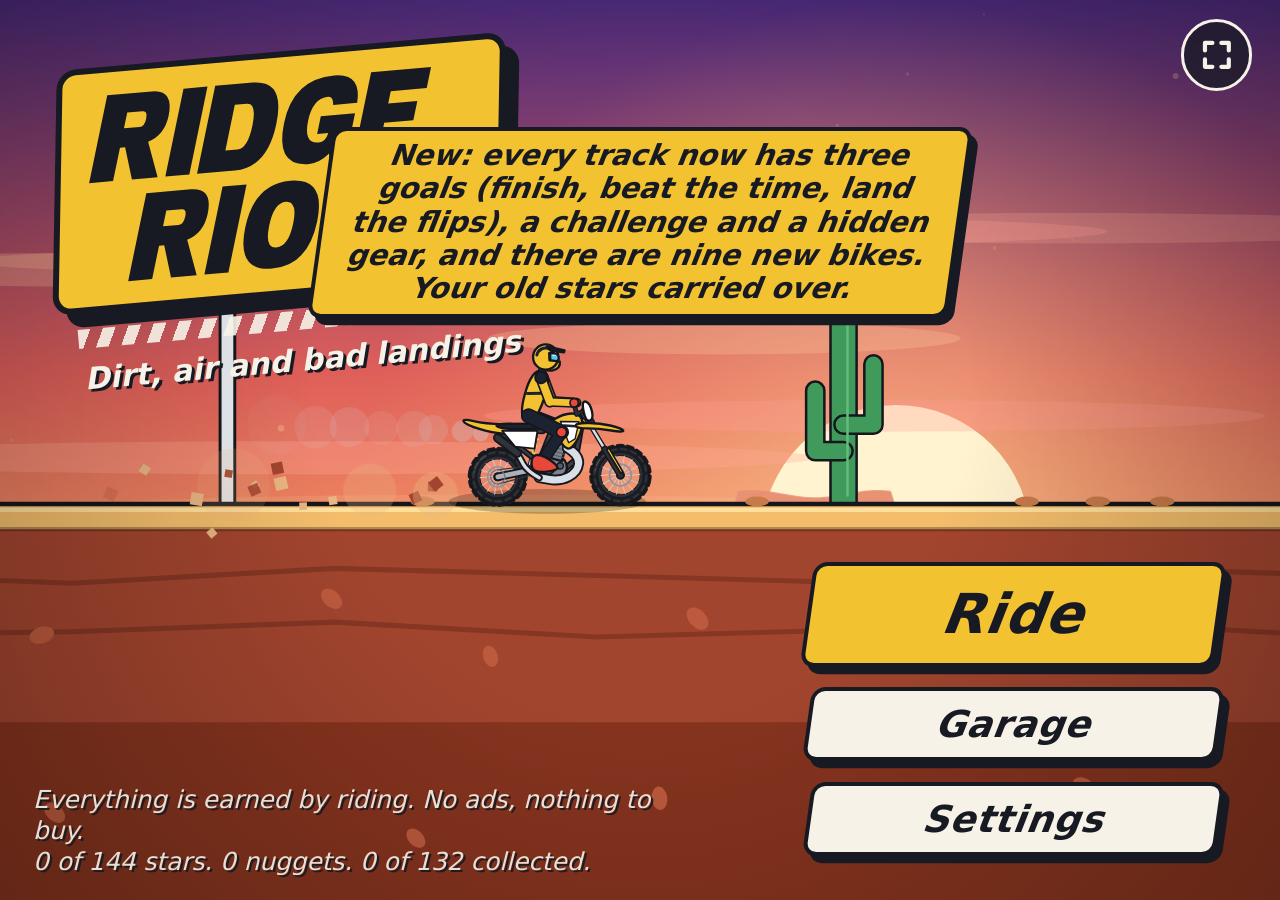
==== index.html @ b18cfbfc "Dustbowl Part B: three goal stars with save conversion, challenges, hidden gears, rewards, momentum " ====
<!doctype html>
<html lang="en">
<head>
<meta charset="utf-8">
<title>Ridge Riot</title>
<meta name="viewport" content="width=device-width, initial-scale=1, maximum-scale=1, user-scalable=no, viewport-fit=cover">
<meta name="apple-mobile-web-app-capable" content="yes">
<meta name="mobile-web-app-capable" content="yes">
<meta name="apple-mobile-web-app-status-bar-style" content="black-translucent">
<meta name="apple-mobile-web-app-title" content="Ridge Riot">
<meta name="theme-color" content="#171a22">
<meta name="description" content="Ridge Riot: a side-on dirt bike game. Hills, ramps, loops and flips. Everything is earned by riding.">
<link rel="icon" type="image/png" href="[data-uri]">
<link rel="apple-touch-icon" href="apple-touch-icon.png">
<style>
/* Ridge Riot: menus and on-screen display.
   The look is borrowed from race number plates and paddock stickers:
   slanted plates, thick ink outlines, hard offset shadows. */
:root {
  color-scheme: dark;
  --ink: #171a22; --plate: #f6f2e7; --yellow: #f2c230; --red: #e2402f; --blue: #2f6fd6; --dim: rgba(23, 26, 34, 0.62);
  --common: #b8c0cc; --uncommon: #3fbf6a; --rare: #3b8cf0; --epic: #a259ee; --legendary: #ff9a1f; --trophy: #ffd23f;
  --font: "Avenir Next Condensed", "Arial Narrow", "Roboto Condensed", "HelveticaNeue-CondensedBold", "Bahnschrift", "Segoe UI", system-ui, sans-serif;
  --safe-l: env(safe-area-inset-left, 0px); --safe-r: env(safe-area-inset-right, 0px); --safe-t: env(safe-area-inset-top, 0px); --safe-b: env(safe-area-inset-bottom, 0px);
}
* { box-sizing: border-box; -webkit-tap-highlight-color: transparent; }
html { font-size: clamp(10px, min(4.5vh, 2.15vw), 30px); }
html, body { margin: 0; height: 100%; overflow: hidden; background: var(--ink); overscroll-behavior: none; }
body { font-family: var(--font); color: var(--plate); -webkit-user-select: none; user-select: none; -webkit-touch-callout: none; touch-action: none; position: fixed; inset: 0; }
#stage { position: absolute; inset: 0; width: 100%; height: 100%; display: block; }
#ui { position: absolute; inset: 0; pointer-events: none; }
.screen { position: absolute; inset: 0; display: none; padding: calc(0.7rem + var(--safe-t)) calc(1rem + var(--safe-r)) calc(0.7rem + var(--safe-b)) calc(1rem + var(--safe-l)); pointer-events: auto; }
.screen.on { display: block; }
.screen.col.on { display: flex; flex-direction: column; }
.shade { background: linear-gradient(90deg, rgba(23, 26, 34, 0.82), rgba(23, 26, 34, 0.5)); }
.shade.full { background: rgba(23, 26, 34, 0.8); }
#s-garage.shade.full { background: rgba(23, 26, 34, 0.9); }
button { font: inherit; color: inherit; border: 0; background: none; padding: 0; cursor: pointer; touch-action: none; }
.cols, .cols button, .cols .row, .cols label { touch-action: pan-y; }
button:focus-visible, [tabindex]:focus-visible { outline: 0.18rem solid var(--yellow); outline-offset: 0.2rem; }

/* plates and buttons */
.plate { background: var(--plate); color: var(--ink); border: 0.16rem solid var(--ink); border-radius: 0.5rem; box-shadow: 0.26rem 0.26rem 0 var(--ink); }
.btn { position: relative; display: inline-flex; align-items: center; justify-content: center; gap: 0.5rem; min-height: 2.7rem; padding: 0.35rem 1.4rem; font-weight: 900; font-style: italic; font-size: 1.35rem; letter-spacing: 0.02em;
  background: var(--plate); color: var(--ink); border: 0.16rem solid var(--ink); border-radius: 0.5rem; box-shadow: 0.26rem 0.26rem 0 var(--ink); transform: skewX(-8deg); transition: box-shadow 0.06s, filter 0.06s; white-space: nowrap; }
/* pressed: the shadow tucks in and the face darkens. The button itself does not move, so the finger never slips off it. */
.btn:active, .btn.down { box-shadow: 0.06rem 0.06rem 0 var(--ink); filter: brightness(0.86); }
.btn.go { background: var(--yellow); }
.btn.small { min-height: 2.45rem; font-size: 1.05rem; padding: 0.2rem 0.9rem; }
.btn.red { background: var(--red); color: var(--plate); }
.btn.gem { background: var(--blue); color: var(--plate); }
.btn[disabled] { opacity: 0.5; }
.round { position: relative; width: 2.6rem; height: 2.6rem; border-radius: 50%; background: rgba(23, 26, 34, 0.72); border: 0.14rem solid var(--plate); display: inline-flex; align-items: center; justify-content: center; }
.round svg { width: 1.3rem; height: 1.3rem; }
.round:active, .round.down { background: var(--yellow); }
.round:active svg, .round.down svg { stroke: var(--ink); fill: var(--ink); }
/* every round or back button answers to touches a little outside what you can see */
.round::after, .back::after { content: ""; position: absolute; inset: -0.7rem; }
.back { position: relative; flex: none; height: 2.6rem; padding: 0 1.1rem 0 0.6rem; display: inline-flex; align-items: center; gap: 0.25rem; border-radius: 1.4rem; background: rgba(23, 26, 34, 0.72); border: 0.14rem solid var(--plate);
  font-weight: 900; font-style: italic; font-size: 1.15rem; color: var(--plate); }
.back svg { width: 1.3rem; height: 1.3rem; flex: none; }
.back:active, .back.down { background: var(--yellow); color: var(--ink); }
.back:active svg, .back.down svg { stroke: var(--ink); }
h2 { font-size: 1.9rem; font-style: italic; font-weight: 900; margin: 0; line-height: 1; letter-spacing: 0.01em; text-shadow: 0.14rem 0.14rem 0 var(--ink); white-space: nowrap; }
h3 { margin: 0; font-size: 1.5rem; font-weight: 900; font-style: italic; line-height: 1; }
.head { flex: none; display: flex; align-items: center; gap: 0.8rem; height: 2.7rem; }
.head .fill { flex: 1; }
.count { flex: none; font-weight: 800; font-style: italic; font-size: 1.15rem; display: inline-flex; align-items: center; gap: 0.35rem; background: rgba(23, 26, 34, 0.7); padding: 0.2rem 0.8rem; border-radius: 2rem; border: 0.12rem solid var(--plate); font-variant-numeric: tabular-nums; }
.star { display: inline-block; width: 1em; height: 1em; background: currentColor; clip-path: polygon(50% 2%, 62% 36%, 98% 37%, 69% 59%, 80% 94%, 50% 73%, 20% 94%, 31% 59%, 2% 37%, 38% 36%); }
.stars { display: inline-flex; gap: 0.12em; color: rgba(23, 26, 34, 0.22); }
.stars .on { color: var(--yellow); filter: drop-shadow(0.05em 0.05em 0 var(--ink)); }
/* a gold nugget */
.nug { display: inline-block; width: 1em; height: 0.9em; flex: none; background: linear-gradient(135deg, #fff3b0 0 30%, #f2b632 30% 62%, #b9801a 62%); clip-path: polygon(22% 4%, 70% 0, 100% 34%, 88% 86%, 44% 100%, 6% 78%, 0 34%); }
.dotb { display: inline-block; width: 0.62rem; height: 0.62rem; border-radius: 50%; background: var(--red); border: 0.1rem solid var(--ink); margin-left: 0.35rem; vertical-align: 0.5em; }
/* rarity colours. Legendary and trophy keep moving (the shift is done by the browser, so it runs at the screen's own rate). */
.chip { display: inline-block; flex: none; padding: 0.02rem 0.55rem 0; border-radius: 1rem; border: 0.1rem solid var(--ink); font-weight: 900; font-style: italic; font-size: 0.8rem; color: var(--ink); white-space: nowrap; line-height: 1.25; }
.t-common { --tc: var(--common); --tl: #f2f5f9; } .t-uncommon { --tc: var(--uncommon); --tl: #b6f5c8; } .t-rare { --tc: var(--rare); --tl: #bcdcff; } .t-epic { --tc: var(--epic); --tl: #e0c6ff; }
.t-legendary { --tc: #ff9a1f; --tl: #ffe0a8; } .t-trophy { --tc: #f2b632; --tl: #fff7cf; }
.chip.t-common, .chip.t-uncommon, .chip.t-rare, .chip.t-epic { background: linear-gradient(135deg, var(--tl), var(--tc) 55%); }
.chip.t-rare, .chip.t-epic { color: #fff; text-shadow: 0.05rem 0.05rem 0 var(--ink); }
.chip.t-legendary, .tile.item.t-legendary, .cratecard.t-legendary #crateitem { background: linear-gradient(120deg, #ffd9a0, #ff9a1f, #ff6fb0, #ffe27a, #ff9a1f, #ffd9a0, #ff9a1f); background-size: 300% 100%; animation: shimmer 3.2s linear infinite; }
.chip.t-trophy, .tile.item.t-trophy { background: linear-gradient(115deg, #fff7cf, #ffd23f 30%, #fff7cf 45%, #e9a31c 60%, #ffd23f 80%, #fff7cf); background-size: 300% 100%; animation: shimmer 2.6s linear infinite; }
.cratecard.t-trophy #crateitem { background: linear-gradient(160deg, #fff7cf, #f2b632); }
@keyframes shimmer { from { background-position: 0 0; } to { background-position: 150% 0; } }

/* title */
#s-title .logo { position: absolute; left: calc(1.6rem + var(--safe-l)); top: 8%; transform: rotate(-5deg); transform-origin: left top; }
.logo .slab { display: flex; flex-direction: column; align-items: flex-start; gap: 0.42rem; background: var(--yellow); border: 0.24rem solid var(--ink); border-radius: 0.7rem; box-shadow: 0.5rem 0.5rem 0 var(--ink); padding: 0.75rem 1.5rem 0.75rem 1.0rem; transform: skewX(-6deg); }
.logo .word { display: block; height: 3.25rem; width: auto; }
.logo .word + .word { margin-left: 1.5rem; }
.logo .tread { height: 0.7rem; margin: 0.6rem 0 0 0.4rem; width: 62%; background: repeating-linear-gradient(115deg, var(--plate) 0 0.42rem, transparent 0.42rem 0.84rem); opacity: 0.9; }
.logo .tag { margin: 0.45rem 0 0 0.5rem; font-size: 1.1rem; font-weight: 700; font-style: italic; color: var(--plate); text-shadow: 0.1rem 0.1rem 0 var(--ink); }
#s-title .menu { position: absolute; right: calc(2.2rem + var(--safe-r)); bottom: calc(1.6rem + var(--safe-b)); display: flex; flex-direction: column; gap: 0.75rem; align-items: stretch; width: 15rem; }
#s-title .menu .btn.go { font-size: 2rem; min-height: 3.8rem; }
#s-title .foot { position: absolute; left: calc(1.2rem + var(--safe-l)); bottom: calc(0.8rem + var(--safe-b)); font-size: 0.9rem; font-style: italic; opacity: 0.9; text-shadow: 0.08rem 0.08rem 0 var(--ink); max-width: 50%; line-height: 1.25; }
#s-title .fs { position: absolute; right: calc(1rem + var(--safe-r)); top: calc(0.7rem + var(--safe-t)); }

/* track select */
.tabs { flex: none; display: flex; gap: 0.4rem; margin: 0.45rem 0 0.35rem; }
.tab { flex: 1; min-width: 0; padding: 0.34rem 0.3rem 0.28rem 0.42rem; border-radius: 0.45rem; border: 0.14rem solid var(--ink); background: rgba(246, 242, 231, 0.2); color: var(--plate); transform: skewX(-8deg); text-align: left; line-height: 1.05; }
.tab b { display: block; font-size: 0.88rem; font-style: italic; font-weight: 900; white-space: nowrap; overflow: hidden; text-overflow: ellipsis; }
.tab i { display: block; font-size: 0.72rem; font-weight: 600; opacity: 0.9; white-space: nowrap; overflow: hidden; }
.tab.on { background: var(--plate); color: var(--ink); box-shadow: 0.2rem 0.2rem 0 var(--ink); }
.tab.locked { opacity: 0.75; }
.tab.down { filter: brightness(0.86); }
.wsub { flex: none; font-size: 0.86rem; font-style: italic; opacity: 0.92; margin: 0 0 0.35rem 0.2rem; line-height: 1.1; text-shadow: 0.08rem 0.08rem 0 var(--ink); }
.grid { flex: 1 1 auto; min-height: 0; max-height: 11.2rem; display: grid; grid-template-columns: repeat(4, 1fr); grid-template-rows: 1fr 1fr; gap: 0.6rem 0.8rem; }
.card { position: relative; min-height: 0; text-align: left; border-radius: 0.5rem; border: 0.16rem solid var(--ink); box-shadow: 0.24rem 0.24rem 0 var(--ink); background: var(--plate); color: var(--ink); overflow: hidden; padding: 0; display: block; width: 100%; }
.card:active, .card.down { box-shadow: 0.08rem 0.08rem 0 var(--ink); filter: brightness(0.88); }
.card canvas { position: absolute; left: 0; right: 0; bottom: 0; width: 100%; height: 58%; }
.card .num { position: absolute; left: 0.45rem; top: 0.1rem; font-size: 2.1rem; font-weight: 900; font-style: italic; line-height: 1; }
.card .nm { position: absolute; left: 1.75rem; top: 0.45rem; right: 0.2rem; font-size: 0.84rem; font-weight: 800; font-style: italic; white-space: nowrap; overflow: hidden; text-overflow: ellipsis; }
.card .st { position: absolute; left: 1.75rem; top: 1.5rem; font-size: 0.86rem; }
.card .bt { position: absolute; right: 0.4rem; bottom: 0.22rem; font-size: 0.9rem; font-weight: 800; font-style: italic; font-variant-numeric: tabular-nums; background: var(--ink); color: var(--plate); padding: 0 0.4rem; border-radius: 0.3rem; }
.card.locked { background: #8d8a84; color: rgba(23, 26, 34, 0.6); }
.card.locked canvas { opacity: 0.25; }
.card .lock { position: absolute; right: 0.5rem; top: 0.45rem; width: 1.3rem; height: 1.3rem; }
.lockmsg { flex: none; margin-top: 0.5rem; min-height: 1.1rem; font-size: 0.95rem; line-height: 1.1; font-style: italic; font-weight: 700; text-shadow: 0.08rem 0.08rem 0 var(--ink); }

/* garage */
.gtabs { display: flex; gap: 0.25rem; min-width: 0; }
.gtab { height: 2.4rem; padding: 0 0.62rem; border-radius: 0.45rem; border: 0.14rem solid var(--ink); background: rgba(246, 242, 231, 0.2); color: var(--plate); transform: skewX(-8deg); font-weight: 900; font-style: italic; font-size: 1.02rem; white-space: nowrap; }
.gtab.on { background: var(--plate); color: var(--ink); box-shadow: 0.2rem 0.2rem 0 var(--ink); }
.gtab.down { filter: brightness(0.86); }
.gbody { flex: 1; min-height: 0; display: flex; gap: 0.9rem; margin-top: 0.55rem; }
.gleft { flex: 0 0 38%; min-width: 0; display: flex; flex-direction: column; }
.gleft canvas { flex: 1; min-height: 0; width: 100%; display: block; }
.gcap { flex: none; height: 5.5rem; overflow: hidden; font-size: 0.8rem; line-height: 1.16; font-weight: 500; opacity: 0.95; }
.gcap b { display: block; font-size: 1.05rem; font-weight: 900; font-style: italic; line-height: 1.1; }
.gcap i { display: block; font-weight: 800; color: var(--yellow); }
.gright { flex: 1; min-width: 0; padding: 0.45rem 0.7rem 0.55rem; display: flex; flex-direction: column; gap: 0.3rem; overflow: hidden; }
/* The grid of pictures gives up height first, so the name and the button under it always fit. */
.tiles { flex: 1 1 auto; min-height: 3rem; display: grid; gap: 0.3rem; grid-auto-rows: minmax(0, 1fr); }
.t5 { grid-template-columns: repeat(5, 1fr); max-height: 7.4rem; }
/* the paint and rider lists are long: they scroll, in rows of a fixed size, with a small heading for each rarity */
.tiles.scroll { overflow-y: auto; overflow-x: hidden; grid-auto-rows: auto; align-content: start; touch-action: pan-y; padding-right: 0.15rem; -webkit-overflow-scrolling: touch; }
/* a tile's height is set by the script (--th, from the width of a column) because a grid will not count aspect-ratio when it works out how tall each row is */
.tiles.scroll .tile { aspect-ratio: 1 / 0.92; min-height: auto; height: var(--th, auto); touch-action: pan-y; }
.t7.scroll .tile, .t6.scroll .tile { aspect-ratio: 1 / 1; }
.t6 { grid-template-columns: repeat(6, 1fr); } .t7 { grid-template-columns: repeat(7, 1fr); } .t9 { grid-template-columns: repeat(9, 1fr); }
.sep { grid-column: 1 / -1; display: flex; align-items: baseline; gap: 0.5rem; padding: 0.05rem 0.2rem 0; border-bottom: 0.12rem solid var(--tc, var(--ink)); font-size: 0.8rem; line-height: 1.15; }
.sep b { font-weight: 900; font-style: italic; } .sep i { font-style: normal; font-weight: 700; opacity: 0.7; }
.tile { position: relative; min-height: 0; min-width: 0; padding: 0; border: 0.12rem solid var(--ink); border-radius: 0.4rem; background: rgba(23, 26, 34, 0.07); overflow: hidden; }
.tile canvas { position: absolute; inset: 0; width: 100%; height: 100%; display: block; }
.tile.item { background: linear-gradient(160deg, var(--tl, #fff), var(--tc, #cfc9ba)); }
.tile.locked:not(.item) { background: rgba(23, 26, 34, 0.32); }
.tile.item.locked canvas { filter: brightness(0.62) saturate(0.6); opacity: 0.8; }
.tile.sel { box-shadow: inset 0 0 0 0.16rem var(--yellow), inset 0 0 0 0.26rem var(--ink); }
.tile.cur { outline: 0.18rem solid var(--blue); outline-offset: 0.05rem; z-index: 1; }
.tile.down { filter: brightness(0.86); }
.setn { flex: none; font-size: 0.7rem; font-weight: 800; opacity: 0.75; white-space: nowrap; }
.tile .lock { position: absolute; right: 0.1rem; bottom: 0.08rem; width: 0.82rem; height: 0.82rem; background: var(--plate); border-radius: 0.2rem; padding: 0.07rem; display: block; }
.tile .lock svg { display: block; width: 100%; height: 100%; }
.tile .new { position: absolute; left: 0; top: 0; background: var(--red); color: var(--plate); font-size: 0.56rem; font-weight: 900; font-style: normal; padding: 0 0.22rem; border-radius: 0 0 0.3rem 0; line-height: 1.3; }
.info { flex: none; display: flex; flex-direction: column; gap: 0.22rem; }
.info .nm { display: flex; align-items: center; gap: 0.6rem; min-width: 0; }
.info .nm h3 { white-space: nowrap; overflow: hidden; text-overflow: ellipsis; min-width: 0; line-height: 1.22; padding-right: 0.25rem; }
.info p, .geo p { margin: 0; font-size: 0.84rem; line-height: 1.2; font-weight: 500; }
.info p { height: 2.02rem; overflow: hidden; }
.info .btn, .tab-crates > .btn { min-height: 2.45rem; font-size: 1.1rem; flex: none; align-self: stretch; padding: 0.2rem 0.6rem; }
.bars { display: grid; grid-template-columns: auto 1fr auto 1fr auto 1fr; gap: 0.14rem 0.5rem; align-items: center; font-size: 0.74rem; font-weight: 700; line-height: 1.15; }
.bar { height: 0.5rem; background: rgba(23, 26, 34, 0.14); border-radius: 0.3rem; overflow: hidden; }
.bar i { display: block; height: 100%; background: var(--ink); border-radius: 0.3rem; }
.need { font-size: 0.8rem; font-weight: 700; line-height: 1.15; min-height: 1.75rem; }
.need.own { font-weight: 500; opacity: 0.8; }
.need .bar { margin-top: 0.2rem; height: 0.5rem; }
.need .bar i { background: var(--red); }
.geo { flex: 1 1 auto; min-height: 0; display: flex; gap: 0.8rem; overflow: hidden; }
.geo .gl { flex: 0 0 26%; min-width: 0; }
.geo .gl canvas { width: 100%; height: 100%; display: block; }
.geo .gr { flex: 1; min-width: 0; display: flex; flex-direction: column; gap: 0.3rem; }
.geo .sm { font-size: 0.74rem; line-height: 1.16; opacity: 0.85; }
.geo p b { font-weight: 900; font-style: italic; font-size: 1.02rem; }
.odds { display: flex; flex-wrap: wrap; gap: 0.25rem; }

/* opening a crate */
#s-crate { padding: 0; }
#s-crate.shade.full { background: radial-gradient(circle at 50% 46%, rgba(40, 44, 60, 0.94), rgba(10, 11, 16, 0.97) 70%); }
#cratecv { position: absolute; inset: 0; width: 100%; height: 100%; display: block; touch-action: none; }
.cratehint { position: absolute; left: 50%; bottom: calc(1.6rem + var(--safe-b)); transform: translateX(-50%); font-size: 1.3rem; font-weight: 900; font-style: italic; text-shadow: 0.1rem 0.1rem 0 var(--ink); opacity: 0; pointer-events: none; white-space: nowrap; }
.cratehint.on { opacity: 1; animation: nudge 1s ease-in-out infinite; }
@keyframes nudge { 50% { transform: translateX(-50%) scale(1.08); } }
.cratecard { position: absolute; left: 50%; top: 50%; width: min(35rem, calc(100% - 2rem - var(--safe-l) - var(--safe-r))); transform: translate(-50%, -50%) scale(0.6); opacity: 0; pointer-events: none; display: flex; align-items: stretch; gap: 1rem; padding: 0.8rem 1rem 0.9rem 0.8rem; transition: transform 0.22s cubic-bezier(0.2, 1.5, 0.4, 1), opacity 0.15s; }
.cratecard.on { transform: translate(-50%, -50%) scale(1); opacity: 1; pointer-events: auto; }
#crateitem { flex: none; width: 9rem; height: 9rem; border-radius: 0.5rem; border: 0.16rem solid var(--ink); background: linear-gradient(160deg, var(--tl, #fff), var(--tc, #ccc)); display: block; }
.cratecard .gi { flex: 1; min-width: 0; display: flex; flex-direction: column; gap: 0.3rem; }
.cratecard .k { font-size: 0.95rem; font-weight: 800; font-style: italic; display: flex; align-items: center; gap: 0.5rem; }
.cratecard h3 { font-size: 2.1rem; }
.cratecard p { margin: 0; font-size: 0.92rem; line-height: 1.25; font-weight: 500; }
.cratecard .btns { margin-top: auto; display: flex; gap: 0.55rem; flex-wrap: wrap; align-items: center; }
.cratecard .btn { min-height: 2.4rem; font-size: 1.15rem; padding: 0.2rem 1rem; }
.cratecard .btn.small { min-height: 2.4rem; font-size: 1rem; }

/* settings */
#s-settings .cols { flex: 1; min-height: 0; display: grid; grid-template-columns: 1fr 1fr; grid-auto-rows: max-content; align-content: start; align-items: center; gap: 0.5rem 2rem; margin-top: 0.8rem; overflow-y: auto; touch-action: pan-y; padding-right: 0.4rem; }
.row { display: flex; align-items: center; gap: 0.8rem; min-height: 2.9rem; font-size: 1.05rem; font-weight: 700; line-height: 1.15; }
.row label { min-width: 0; }
.row label { flex: 1; }
.row small { display: block; font-size: 0.74rem; font-weight: 500; opacity: 0.85; line-height: 1.15; }
input[type=range] { -webkit-appearance: none; appearance: none; width: 9rem; height: 1.9rem; background: transparent; touch-action: none; }
input[type=range]::-webkit-slider-runnable-track { height: 0.5rem; background: rgba(246, 242, 231, 0.35); border-radius: 0.3rem; }
input[type=range]::-webkit-slider-thumb { -webkit-appearance: none; width: 1.5rem; height: 1.5rem; margin-top: -0.5rem; background: var(--yellow); border: 0.14rem solid var(--ink); border-radius: 0.3rem; transform: skewX(-8deg); }
input[type=range]::-moz-range-track { height: 0.5rem; background: rgba(246, 242, 231, 0.35); border-radius: 0.3rem; }
input[type=range]::-moz-range-thumb { width: 1.3rem; height: 1.3rem; background: var(--yellow); border: 0.14rem solid var(--ink); border-radius: 0.3rem; }
.sw { width: 4.3rem; height: 2.3rem; border-radius: 0.4rem; background: rgba(246, 242, 231, 0.3); border: 0.14rem solid var(--plate); position: relative; transform: skewX(-8deg); flex: none; }
.sw::after { content: ""; position: absolute; left: 0.14rem; top: 0.14rem; width: 1.8rem; height: 1.74rem; background: var(--plate); border-radius: 0.25rem; transition: left 0.1s; }
.sw.on { background: var(--yellow); border-color: var(--ink); }
.sw.on::after { left: 2.08rem; background: var(--ink); }
.seg { display: inline-flex; flex: none; border: 0.14rem solid var(--plate); border-radius: 0.4rem; overflow: hidden; transform: skewX(-8deg); }
.seg button { padding: 0.62rem 0.8rem; font-weight: 800; font-size: 0.95rem; }
.seg button.on { background: var(--yellow); color: var(--ink); }
.how { grid-column: 1 / -1; font-size: 0.9rem; line-height: 1.3; opacity: 0.95; margin-top: 0.3rem; font-weight: 500; }

/* in-game display */
#s-hud { padding: 0; }
#touch { position: absolute; inset: 0; }
#s-hud .tl { position: absolute; left: calc(0.7rem + var(--safe-l)); top: calc(0.6rem + var(--safe-t)); display: flex; gap: 0.5rem; }
#s-hud .clock { position: absolute; left: 50%; top: calc(0.5rem + var(--safe-t)); transform: translateX(-50%) skewX(-8deg); min-width: 7.2rem; text-align: center; padding: 0.1rem 0.8rem 0.05rem; pointer-events: none; }
.clock .t { font-size: 2rem; font-weight: 900; font-style: italic; line-height: 1; font-variant-numeric: tabular-nums; }
.clock .goal { font-size: 0.78rem; font-weight: 800; display: flex; align-items: center; justify-content: center; gap: 0.3rem; font-variant-numeric: tabular-nums; }
.clock .goal .stars { color: var(--yellow); filter: drop-shadow(0.04em 0.04em 0 var(--ink)); font-size: 0.8rem; }
#s-hud .tr { position: absolute; right: calc(0.8rem + var(--safe-r)); top: calc(0.6rem + var(--safe-t)); text-align: right; font-weight: 800; font-style: italic; font-size: 0.95rem; text-shadow: 0.08rem 0.08rem 0 var(--ink); pointer-events: none; line-height: 1.15; font-variant-numeric: tabular-nums; }
.tr .tn { font-size: 1.1rem; font-weight: 900; }
.boost { position: absolute; left: 50%; top: calc(3.7rem + var(--safe-t)); width: 7rem; height: 0.5rem; transform: translateX(-50%) skewX(-8deg); border: 0.12rem solid var(--ink); border-radius: 0.3rem; background: rgba(23, 26, 34, 0.5); overflow: hidden; opacity: 0; pointer-events: none; }
.boost i { display: block; height: 100%; width: 0; background: linear-gradient(90deg, #ff7a1f, var(--yellow)); }
.pads { position: absolute; inset: 0; pointer-events: none; }
.pad { position: absolute; bottom: calc(0.8rem + var(--safe-b)); width: 5.9rem; height: 5.9rem; border-radius: 1.3rem; border: 0.16rem solid rgba(246, 242, 231, 0.45); background: rgba(23, 26, 34, 0.3);
  display: flex; flex-direction: column; align-items: center; justify-content: center; gap: 0.1rem; opacity: 0.66; transition: opacity 0.06s, background 0.06s;
  font-weight: 900; font-style: italic; font-size: 0.86rem; color: var(--plate); text-shadow: 0.06rem 0.06rem 0 var(--ink); }
.pad svg { width: 2.5rem; height: 2.5rem; filter: drop-shadow(0.06rem 0.06rem 0 var(--ink)); }
.pad.b { left: calc(0.9rem + var(--safe-l)); } .pad.f { left: calc(7.4rem + var(--safe-l)); }
.pad.g { right: calc(0.9rem + var(--safe-r)); } .pad.k { right: calc(7.4rem + var(--safe-r)); }
.pad.on { opacity: 1; background: rgba(242, 194, 48, 0.55); border-color: var(--yellow); }
.pad.k.on { background: rgba(226, 64, 47, 0.6); border-color: var(--red); }
.pads.off { display: none; }
.howto { position: absolute; inset: 0; display: none; pointer-events: none; }
.howto.on { display: block; }
.howto .mid { position: absolute; left: 50%; top: calc(4.1rem + var(--safe-t)); transform: translateX(-50%) skewX(-8deg); padding: 0.25rem 1.2rem 0.3rem; font-size: 1.25rem; font-weight: 900; font-style: italic; text-align: center; line-height: 1.1; max-width: 32rem; width: max-content; }
.howto .mid small { display: block; font-size: 0.8rem; font-weight: 700; margin-top: 0.15rem; line-height: 1.2; }
.wipe { position: absolute; left: 50%; bottom: calc(1.3rem + var(--safe-b)); transform: translateX(-50%) rotate(-3deg) skewX(-8deg); padding: 0.3rem 1.3rem 0.25rem; text-align: center; display: none; pointer-events: none; background: var(--red); color: var(--plate); }
.wipe.on { display: block; animation: pop 0.18s ease-out; }
.wipe b { display: block; font-size: 1.8rem; font-weight: 900; font-style: italic; line-height: 1; white-space: nowrap; }
.wipe span { display: block; font-size: 0.9rem; font-weight: 800; white-space: pre; line-height: 1.15; }
@keyframes pop { from { transform: translateX(-50%) rotate(-3deg) skewX(-8deg) scale(0.6); opacity: 0; } to { transform: translateX(-50%) rotate(-3deg) skewX(-8deg) scale(1); opacity: 1; } }

/* pause and results */
.center { position: absolute; left: 50%; top: 50%; transform: translate(-50%, -50%); text-align: center; }
#s-pause .center { display: flex; flex-direction: column; gap: 0.7rem; width: 15rem; }
#s-pause h2 { margin-bottom: 0.4rem; font-size: 2.4rem; }
.res { position: absolute; left: 50%; top: 50%; transform: translate(-50%, -51%); width: min(38rem, calc(100% - 2rem - var(--safe-l) - var(--safe-r))); max-height: calc(100% - 1.4rem - var(--safe-b)); padding: 0.55rem 1.1rem 0.8rem; text-align: center; }
.res .tn { font-size: 0.95rem; font-weight: 800; font-style: italic; opacity: 0.75; }
.res .time { font-size: 3.5rem; font-weight: 900; font-style: italic; line-height: 0.95; font-variant-numeric: tabular-nums; }
.res .big { font-size: 2.6rem; display: flex; justify-content: center; gap: 0.5rem; margin: 0.1rem 0 0.15rem; color: rgba(23, 26, 34, 0.16); }
.res .big .star { transform: scale(1); }
.res .big .star.on { color: var(--yellow); filter: drop-shadow(0.06em 0.06em 0 var(--ink)); animation: starIn 0.32s cubic-bezier(0.2, 1.6, 0.4, 1); }
@keyframes starIn { from { transform: scale(2.4) rotate(-40deg); opacity: 0; } to { transform: scale(1) rotate(0); opacity: 1; } }
.res .line { font-size: 0.94rem; font-weight: 700; min-height: 1.2rem; font-variant-numeric: tabular-nums; line-height: 1.25; }
.res .line b { background: var(--red); color: var(--plate); padding: 0 0.45rem; border-radius: 0.3rem; font-style: italic; display: inline-block; transform: skewX(-8deg); }
.res .pay { margin-top: 0.15rem; font-size: 0.98rem; font-weight: 700; display: flex; align-items: center; justify-content: center; gap: 0.3rem; flex-wrap: wrap; font-variant-numeric: tabular-nums; }
.res .pay b { font-size: 1.15rem; font-weight: 900; font-style: italic; }
.res .pay span { font-weight: 500; opacity: 0.75; font-size: 0.84rem; }
.res .unl { margin-top: 0.15rem; font-size: 0.95rem; font-weight: 800; color: var(--blue); line-height: 1.15; }
.res .unl.gold { color: #b9801a; }
.res .btns { display: flex; justify-content: center; align-items: center; gap: 0.5rem; margin-top: 0.5rem; flex-wrap: wrap; row-gap: 0.45rem; }
.res .btns .btn { font-size: 1.15rem; padding: 0.3rem 0.9rem; min-height: 2.5rem; }
.res .btns .btn.small { font-size: 0.95rem; padding: 0.2rem 0.7rem; min-height: 2.45rem; }
#toast { position: absolute; left: 50%; top: calc(4.6rem + var(--safe-t)); max-width: calc(100% - 2rem - var(--safe-l) - var(--safe-r)); transform: translate(-50%, -9rem) skewX(-8deg); transition: transform 0.25s cubic-bezier(0.2, 1.2, 0.4, 1); padding: 0.3rem 1rem; font-weight: 900; font-style: italic; font-size: 1.05rem; line-height: 1.15; text-align: center; background: var(--yellow); pointer-events: none; z-index: 5; }
#toast.on { transform: translate(-50%, 0) skewX(-8deg); }
#rotate { position: absolute; inset: 0; background: var(--ink); display: none; align-items: center; justify-content: center; flex-direction: column; gap: 1rem; text-align: center; pointer-events: auto; font-size: 5vw; font-weight: 900; font-style: italic; padding: 8vw; z-index: 9; }
#rotate.on { display: flex; }
#rotate .ph { width: 16vw; height: 28vw; border: 1.2vw solid var(--plate); border-radius: 3vw; animation: turn 2s ease-in-out infinite; }
@keyframes turn { 0%, 25% { transform: rotate(0); } 60%, 100% { transform: rotate(-90deg); } }
@media (prefers-reduced-motion: reduce) { .wipe.on, .res .big .star.on, #rotate .ph, .cratehint.on, .chip.t-legendary, .chip.t-trophy, .tile.item.t-legendary, .tile.item.t-trophy, .cratecard.t-legendary #crateitem { animation: none; } #toast, .cratecard { transition: none; } }

/* showroom: the room is a canvas behind everything, with a clear button laid over each display spot */
#s-show { padding: calc(0.7rem + var(--safe-t)) calc(1rem + var(--safe-r)) 0 calc(1rem + var(--safe-l)); overflow: hidden; }
#showcv { position: absolute; left: 0; top: 0; width: 100%; height: 100%; display: block; background: #15171d; }
#showslots { position: absolute; left: 0; top: 0; width: 100%; height: 100%; }
.slotb { position: absolute; display: block; padding: 0; border: 0; background: transparent; border-radius: 0.6rem; }
.slotb.down { background: rgba(255, 255, 255, 0.16); }
.showhead { position: relative; z-index: 2; }
.showfoot { position: absolute; z-index: 2; left: calc(1rem + var(--safe-l)); right: calc(1rem + var(--safe-r)); bottom: calc(0.6rem + var(--safe-b)); display: flex; align-items: flex-end; gap: 0.7rem; }
.showcap { flex: 1; min-width: 0; padding: 0.3rem 0.7rem 0.35rem; font-size: 0.8rem; line-height: 1.15; font-weight: 600; }
.showcap b { display: block; font-size: 1rem; font-weight: 900; font-style: italic; line-height: 1.1; }
.showbtns { flex: none; display: flex; gap: 0.6rem; }
.showbtns .btn { min-height: 2.5rem; white-space: nowrap; }
.btn.poor { filter: saturate(0.5) brightness(0.9); }
.showpick { position: absolute; z-index: 4; left: 0; top: 0; width: 100%; height: 100%; display: none; align-items: center; justify-content: center; background: rgba(10, 12, 18, 0.62); padding: calc(0.7rem + var(--safe-t)) calc(1rem + var(--safe-r)) calc(0.7rem + var(--safe-b)) calc(1rem + var(--safe-l)); }
.showpick.on { display: flex; }
.pickbox { width: min(42rem, 100%); max-height: 100%; display: flex; flex-direction: column; gap: 0.4rem; padding: 0.45rem 0.8rem 0.7rem; }
.pickbox h3 { margin: 0; flex: none; font-size: 1.15rem; font-style: italic; font-weight: 900; }
.pickgrid { flex: 1 1 auto; min-height: 0; overflow-y: auto; overflow-x: hidden; display: grid; grid-template-columns: repeat(5, 1fr); gap: 0.35rem; touch-action: pan-y; -webkit-overflow-scrolling: touch; }
.pk { display: flex; flex-direction: column; align-items: center; padding: 0.15rem 0.1rem 0.2rem; border: 0.12rem solid var(--ink); border-radius: 0.4rem; background: rgba(23, 26, 34, 0.07); color: var(--ink); font: inherit; touch-action: pan-y; }
.pk canvas { width: 100%; height: 2.6rem; display: block; pointer-events: none; }
.pk b { font-size: 0.8rem; font-weight: 900; font-style: italic; line-height: 1.1; }
.pk i { font-size: 0.62rem; font-style: normal; font-weight: 700; opacity: 0.65; line-height: 1.1; }
.pk.cur { background: var(--yellow); }
.pk.down { filter: brightness(0.86); }
.pickbox .btns { flex: none; display: flex; gap: 0.6rem; justify-content: center; }

/* Phase 2: the three stars, the gear and the challenge */
.stars.sb .star:nth-child(2)::after, .stars.sb .star:nth-child(3)::after { content: none; }
.gm { display: inline-flex; gap: 0.15rem; margin-left: 0.3rem; vertical-align: middle; }
.gm i { width: 0.95rem; height: 0.95rem; display: inline-block; color: rgba(23, 26, 34, 0.22); }
.gm i svg { width: 100%; height: 100%; display: block; }
.gm i.g.on { color: #c8962a; filter: drop-shadow(0.05em 0.05em 0 var(--ink)); }
.gm i.c.on { color: #e0409a; filter: drop-shadow(0.05em 0.05em 0 var(--ink)); }
.howto .goals { display: flex; gap: 0.7rem; justify-content: center; flex-wrap: wrap; font-size: 0.82rem; font-weight: 800; margin-top: 0.35rem; }
.howto .goals span, .howto .chal { display: inline-flex; align-items: center; gap: 0.25rem; }
.howto .goals svg, .howto .chal svg { width: 1em; height: 1em; }
.howto .chal { display: flex; justify-content: center; font-size: 0.82rem; font-weight: 800; margin-top: 0.25rem; color: #ffb8e6; }
.howto .chal.done { opacity: 0.6; }
#goal .hg { display: inline-flex; align-items: center; gap: 0.18rem; margin: 0 0.25rem; opacity: 0.55; font-variant-numeric: tabular-nums; }
#goal .hg.on { opacity: 1; }
#goal .hg svg { width: 0.95em; height: 0.95em; }
#goal .hg.c.on { color: #e0409a; }
.res .big .sg { display: inline-flex; flex-direction: column; align-items: center; }
.res .big .sg small { font-size: 0.62rem; font-weight: 800; color: rgba(23, 26, 34, 0.5); line-height: 1; margin-top: 0.1rem; white-space: nowrap; }
.res .big .sg small.got { color: var(--ink); }
.res .line.chl { display: flex; align-items: center; justify-content: center; gap: 0.3rem; }
.res .line.chl svg { width: 1em; height: 1em; color: #e0409a; }

</style>
</head>
<body>
<canvas id="stage"></canvas>
<div id="ui"></div>
<script>
/* ---- physics.js ---- */
/* Ridge Riot: physics core.
   No drawing and no browser APIs in here, so the same file runs in the game
   and in the Node test tools (tools/bot.js).

   Model: three rigid bodies (chassis + rider, rear wheel, front wheel).
   Each wheel slides along a suspension axis on the chassis (spring + damper,
   bump stops at both ends) and is held on that axis by an impulse constraint.
   Tyres are soft (spring + damper against the ground) with Coulomb friction,
   so drive, braking, wheelspin, wheelies and stoppies all come out of the
   same contact forces instead of being scripted.
   Units: metres, kilograms, seconds. Y is up. Angles are counter-clockwise,
   so a backflip is positive rotation and a frontflip is negative. */
(function (root) {
'use strict';
var RR = root.RR || (root.RR = {});
var PI = Math.PI, TAU = PI * 2;
function clamp(v, a, b) { return v < a ? a : v > b ? b : v; }
function wrap(a) { return a - TAU * Math.round(a / TAU); }
RR.clamp = clamp;

/* Surface materials: mu = grip multiplier, roll = rolling drag, */
RR.MATS = [
  { id: 'dirt',  mu: 1.00, roll: 0.016 },
  { id: 'rock',  mu: 1.05, roll: 0.012 },
  { id: 'ice',   mu: 0.20, roll: 0.006 },
  { id: 'sand',  mu: 0.85, roll: 0.050 },
  { id: 'wood',  mu: 0.95, roll: 0.012 },
  { id: 'steel', mu: 1.15, roll: 0.010 },
  { id: 'snow',  mu: 0.62, roll: 0.030 },
  { id: 'dust',  mu: 0.92, roll: 0.020 },
  { id: 'tarmac', mu: 1.12, roll: 0.008 },
  { id: 'kerb',  mu: 1.00, roll: 0.014 },
  { id: 'oil',   mu: 0.13, roll: 0.004 },
  { id: 'boost', mu: 1.20, roll: 0.006 },    // boost strip: see tick()
  { id: 'rubber', mu: 1.05, roll: 0.02 }
];
RR.MAT = { dirt: 0, rock: 1, ice: 2, sand: 3, wood: 4, steel: 5, snow: 6, dust: 7, tarmac: 8, kerb: 9, oil: 10, boost: 11, rubber: 12 };

/* ------------------------------------------------------------------ */
/* Collision geometry: directed line segments, solid on the right-hand */
/* side of travel (the normal is the left-hand side).                  */
/* ------------------------------------------------------------------ */
RR.buildCollision = function (chains) {
  var n = 0, c, i;
  for (c = 0; c < chains.length; c++) {
    n += chains[c].pts.length / 2 - 1 + (chains[c].closed ? 1 : 0);
  }
  var col = {
    n: 0,
    ax: new Float64Array(n), ay: new Float64Array(n),
    bx: new Float64Array(n), by: new Float64Array(n),
    dx: new Float64Array(n), dy: new Float64Array(n),
    len: new Float64Array(n), depth: new Float64Array(n),
    mat: new Uint8Array(n), gate: new Int16Array(n), side: new Uint8Array(n), log: new Int16Array(n), under: new Int16Array(n),
    next: new Int32Array(n), prev: new Int32Array(n), cvx: new Uint8Array(n),
    mark: new Int32Array(n), stamp: 0
  };
  var k = 0, minX = 1e9, maxX = -1e9;
  for (c = 0; c < chains.length; c++) {
    var ch = chains[c], p = ch.pts, m = p.length / 2, first = k, cnt = ch.closed ? m : m - 1;
    for (i = 0; i < cnt; i++) {
      var j = (i + 1) % m;
      var x0 = p[i * 2], y0 = p[i * 2 + 1], x1 = p[j * 2], y1 = p[j * 2 + 1];
      var L = Math.sqrt((x1 - x0) * (x1 - x0) + (y1 - y0) * (y1 - y0));
      if (L < 1e-6) continue;
      col.ax[k] = x0; col.ay[k] = y0; col.bx[k] = x1; col.by[k] = y1;
      col.dx[k] = (x1 - x0) / L; col.dy[k] = (y1 - y0) / L; col.len[k] = L;
      col.depth[k] = ch.depth || 0.4;
      col.mat[k] = ch.mats ? ch.mats[i] : (ch.mat || 0);
      col.gate[k] = ch.gate == null ? -1 : ch.gate;
      col.side[k] = ch.side == null ? 2 : ch.side;
      // logs a heavy enough bike can smash: the log's own faces, and the flat ground hidden under it
      col.log[k] = ch.logs ? ch.logs[i] : -1;
      col.under[k] = ch.under == null ? -1 : ch.under;
      col.prev[k] = k > first ? k - 1 : -1;
      col.next[k] = -1;
      if (k > first) col.next[k - 1] = k;
      if (x0 < minX) minX = x0; if (x1 < minX) minX = x1;
      if (x0 > maxX) maxX = x0; if (x1 > maxX) maxX = x1;
      k++;
    }
    if (ch.closed && k > first) { col.next[k - 1] = first; col.prev[first] = k - 1; }
  }
  col.n = k;
  for (i = 0; i < k; i++) {
    var nx = col.next[i];
    if (nx < 0) col.cvx[i] = 1;
    else col.cvx[i] = (col.dx[i] * col.dy[nx] - col.dy[i] * col.dx[nx]) < -1e-9 ? 1 : 0;
  }
  // buckets along x
  col.cw = 2.5; col.x0 = minX - 1; col.nc = Math.max(1, Math.ceil((maxX - minX + 2) / col.cw));
  var cells = []; for (i = 0; i < col.nc; i++) cells.push([]);
  for (i = 0; i < k; i++) {
    var a = Math.min(col.ax[i], col.bx[i]), b = Math.max(col.ax[i], col.bx[i]);
    var c0 = Math.max(0, Math.floor((a - col.x0) / col.cw)), c1 = Math.min(col.nc - 1, Math.floor((b - col.x0) / col.cw));
    for (c = c0; c <= c1; c++) cells[c].push(i);
  }
  col.cells = cells;
  return col;
};

var SM = null;      // the smashed-log list of the sim being stepped, or null

function Contacts() {
  this.nx = new Float64Array(8); this.ny = new Float64Array(8);
  this.pen = new Float64Array(8); this.mat = new Uint8Array(8); this.log = new Int16Array(8); this.n = 0;
}
RR.Contacts = Contacts;

/* Find every surface a circle is pressing into.
   If the centre has ended up inside the ground, only the nearest face pushes it
   back out. Letting every face push at once is what makes things explode. */
function query(col, px, py, r, gates, C) {
  var n = 0;
  var c0 = Math.floor((px - r - col.x0) / col.cw), c1 = Math.floor((px + r - col.x0) / col.cw);
  if (c0 < 0) c0 = 0; if (c1 >= col.nc) c1 = col.nc - 1;
  var stamp = ++col.stamp;
  var inD = 1e9, inNx = 0, inNy = 0, inMat = 0, inLog = -1;
  for (var c = c0; c <= c1; c++) {
    var cell = col.cells[c];
    for (var q = 0; q < cell.length; q++) {
      var i = cell[q];
      if (col.mark[i] === stamp) continue;
      col.mark[i] = stamp;
      var g = col.gate[i];
      if (g >= 0 && col.side[i] !== 2 && gates[g] !== col.side[i]) continue;
      // a smashed log is gone and the ground under it takes over; nothing else ever sees that ground
      if (col.log[i] >= 0 && SM && SM[col.log[i]]) continue;
      if (col.under[i] >= 0 && !(SM && SM[col.under[i]])) continue;
      var dx = col.dx[i], dy = col.dy[i];
      var rx = px - col.ax[i], ry = py - col.ay[i];
      var d = -rx * dy + ry * dx;                 // signed distance from the surface line
      if (d >= r || d <= -col.depth[i]) continue;
      var t = rx * dx + ry * dy, L = col.len[i];
      if (t < -r || t > L + r) continue;
      var onx, ony, pen;
      if (t >= 0 && t <= L) {
        if (d < 0) {
          // The centre is behind this face. That only counts if it is really inside the
          // ground, so check the face across the nearer corner when that corner sticks out.
          var nearStart = t < L * 0.5, kk = nearStart ? col.prev[i] : col.next[i];
          if (kk >= 0 && (nearStart ? col.cvx[kk] : col.cvx[i])) {
            if (-(px - col.ax[kk]) * col.dy[kk] + (py - col.ay[kk]) * col.dx[kk] > 0) continue;
          }
          if (-d < inD) { inD = -d; inNx = -dy; inNy = dx; inMat = col.mat[i]; inLog = col.log[i]; }
          continue;
        }
        onx = -dy; ony = dx; pen = r - d;
      }
      else if (t > L) {
        var j = col.next[i];
        var vx = px - col.bx[i], vy = py - col.by[i];
        var t2 = j >= 0 ? vx * col.dx[j] + vy * col.dy[j] : -1;
        if (t2 >= 0) continue;                    // the next segment owns this point
        var dist = Math.sqrt(vx * vx + vy * vy);
        if (j < 0 || col.cvx[i]) {                // outside corner or loose end
          if (dist >= r) continue;
          if (dist > 1e-6) { onx = vx / dist; ony = vy / dist; } else { onx = -dy; ony = dx; }
          pen = r - dist;
        } else {                                  // sunk into an inside corner
          if (dist >= col.depth[i]) continue;
          onx = -dy - col.dy[j]; ony = dx + col.dx[j];
          var nl = Math.sqrt(onx * onx + ony * ony) || 1; onx /= nl; ony /= nl;
          if (dist < inD) { inD = dist; inNx = onx; inNy = ony; inMat = col.mat[i]; inLog = col.log[i]; }
          continue;
        }
      } else {
        if (col.prev[i] >= 0) continue;           // the previous segment owns its end corner
        var wx = rx, wy = ry, dd = Math.sqrt(wx * wx + wy * wy);
        if (dd >= r) continue;
        if (dd > 1e-6) { onx = wx / dd; ony = wy / dd; } else { onx = -dy; ony = dx; }
        pen = r - dd;
      }
      if (n < 7) { C.nx[n] = onx; C.ny[n] = ony; C.pen[n] = pen; C.mat[n] = col.mat[i]; C.log[n] = col.log[i]; n++; }
    }
  }
  if (inD < 1e8) { n = 0; C.nx[0] = inNx; C.ny[0] = inNy; C.pen[0] = r + inD; C.mat[0] = inMat; C.log[0] = inLog; n = 1; }
  C.n = n;
  return n;
}
RR.queryCircle = query;

/* ------------------------------------------------------------------ */
/* Bike set-up: turns a readable bike description into physics numbers */
/* ------------------------------------------------------------------ */
var G0 = 9.81;
var LEAN_SPIN = 0.86;      // top flip rate, as a share of the bike's listed figure
var LEAN_AIR = 1.5;        // how much harder the rider can heave in the air than on the ground
var LEAN_FLOOR = 0.55;     // share of full strength available the instant the button goes down
var LEAN_RATE = 8;         // how fast the rest arrives (per second)
var LEAN_STOP = 9;         // after letting go in the air the spin is braked this hard (per second)...
var LEAN_STOP_T = 0.3;     // ...for this long, so the bike stays where it was put
RR.prepBike = function (def) {
  var b = { def: def, id: def.id };
  var mw = [def.wheelMass[0], def.wheelMass[1]];
  b.M = def.mass;                                   // chassis + rider
  b.Mtot = def.mass + mw[0] + mw[1];
  b.I = b.M * def.kgyr * def.kgyr;
  b.com = [def.com[0], def.com[1]];
  b.wb = def.wb;
  var rr = def.rr, rf = def.rf;
  var loadF = b.M * G0 * def.com[0] / def.wb, loadR = b.M * G0 - loadF;
  var rake = (def.rake || 27) * PI / 180, sw = (def.swing || 9) * PI / 180;
  var axes = [[Math.sin(sw), Math.cos(sw)], [-Math.sin(rake), Math.cos(rake)]];
  var axle = [[0, rr], [def.wb, rf]], loads = [loadR, loadF], rad = [rr, rf];
  var sus = [def.sus[0], def.sus[1]];
  b.wh = [];
  for (var i = 0; i < 2; i++) {
    var s = sus[i], u = axes[i];
    var mEff = loads[i] / G0;
    var k = mEff * Math.pow(TAU * s.freq, 2);
    var F = loads[i] / u[1];
    var sag = s.sag * s.travel, pre = F / k - sag;
    if (pre < 0) { pre = 0; sag = F / k; }
    var cc = 2 * Math.sqrt(k * mEff);
    var Iw = 0.8 * mw[i] * rad[i] * rad[i];
    b.wh.push({
      r: rad[i], m: mw[i], I: Iw, meff: 1 / (1 / mw[i] + rad[i] * rad[i] / Iw),
      ux: u[0], uy: u[1],
      ax: axle[i][0] - u[0] * sag - def.com[0], ay: axle[i][1] - u[1] * sag - def.com[1],
      travel: s.travel, sag: sag, k: k, pre: pre, cc: cc * s.zc, cr: cc * s.zr,
      kp: 1.6 * k / (0.3 * s.travel * 0.3)          // rising rate over the last 30% of travel
    });
  }
  b.thrust = def.accel * b.Mtot * G0;               // peak push at the rear tyre, newtons
  b.vp = def.vp; b.vmax = def.vmax;
  b.mu = def.grip;
  b.brake = [def.brake * 0.42 * b.Mtot * G0 * rr, def.brake * 0.58 * b.Mtot * G0 * rf];
  var Isys = b.I + mw[0] * (def.com[0] * def.com[0] + 0.2) + mw[1] * (Math.pow(def.wb - def.com[0], 2) + 0.2);
  b.Isys = Isys;
  b.leanTq = def.leanAcc * Isys;
  // In the air the rider gets going quickly but tops out at a calmer flip rate, and the
  // bike stops turning soon after the lean is let go (see LEAN_* below).
  b.spin = def.spin * LEAN_SPIN; b.groundSpin = def.groundSpin || 2.3;
  b.airDamp = def.airDamp == null ? 1.1 : def.airDamp;
  b.leanGround = def.leanGround == null ? 0.75 : def.leanGround;
  b.reaction = def.reaction == null ? 1 : def.reaction;
  b.kd = 0.5 * 1.2 * (def.cda || 0.55);
  b.rocket = (def.rocket || 0) * b.Mtot * G0; b.rocketV = def.rocketV || 24;
  b.tip = Math.atan2(def.com[0], def.com[1] - rr) + 0.08;   // pitch where the bike balances on the rear wheel
  b.ebrake = def.ebrake == null ? 0.05 : def.ebrake;
  b.bonk = def.bonk || 0;
  /* the tricks only one bike has (see bikes.js) */
  b.hop = def.hop || 0;                              // one push straight "up" from the bike per jump, m/s
  b.stick = def.stick ? def.stick.f * b.Mtot * G0 * 0.5 : 0;   // suction on each tyre, newtons
  b.stickMax = def.stick ? def.stick.t : 0;          // seconds of wall riding before the tyres let go
  b.rail = def.rail || 0;                            // furthest the bike can pitch from its line, radians
  b.pivot = def.pivot || null;
  b.glide = def.glide || null;
  b.smash = def.smash || 0;                          // speed (m/s) needed to break a log
  b.turboT = def.turbo ? def.turbo.build : 0;        // seconds of held gas to reach full boost
  b.turboPow = def.turbo ? def.turbo.power : 0;      // extra push at full boost, share of normal
  b.turboTop = def.turbo ? def.turbo.top : 0;        // extra top speed at full boost, share of normal
  // a tyre that grips some surfaces better than others: per material grip and rolling drag
  if (def.surf) {
    b.matMu = []; b.matRoll = [];
    for (i = 0; i < RR.MATS.length; i++) {
      var sf = def.surf[RR.MATS[i].id] || def.surf.other || [1, 1];
      b.matMu.push(RR.MATS[i].mu * sf[0]); b.matRoll.push(RR.MATS[i].roll * sf[1]);
    }
  } else { b.matMu = null; b.matRoll = null; }
  b.pts = [];
  for (i = 0; i < def.body.length; i++) b.pts.push([def.body[i][0] - def.com[0], def.body[i][1] - def.com[1], def.body[i][2]]);
  b.headR = 0.15 * (def.rider.scale || 1);
  return b;
};

/* Where the rider's hips, shoulders and head are, in bike design coordinates
   (origin on the ground under the rear axle). lp: -1 leaning back .. +1 forward.
   The torso angle is limited so the hands can always reach the bars, which is why
   leaning back mostly slides the hips rearward with straight arms. */
RR.riderPose = function (def, lp, stand, out) {
  var R = def.rider, sc = R.scale || 1, T = 0.50 * sc, reach = 0.575 * sc;
  var st = Math.max(stand, R.stand || 0);
  var th = (R.torso == null ? 0.38 : R.torso) + lp * (lp > 0 ? 0.40 : 0.45) - st * 0.06;
  var hx = R.seat[0] + (lp > 0 ? 0.10 : 0.17) * lp * sc + st * 0.05, hy = R.seat[1] + (0.13 + st * 0.15 + (lp < 0 ? -lp * 0.03 : 0)) * sc;
  var gx = R.grip[0] - hx, gy = R.grip[1] - hy, D = Math.sqrt(gx * gx + gy * gy);
  var phi = Math.atan2(gx, gy);
  if (D >= T + reach) th = phi;
  else {
    var cs = (T * T + D * D - reach * reach) / (2 * T * D);
    if (cs < 1) { var dl = Math.acos(cs < -1 ? -1 : cs); if (th < phi - dl) th = phi - dl; else if (th > phi + dl) th = phi + dl; }
  }
  var sx = hx + Math.sin(th) * T, sy = hy + Math.cos(th) * T;
  var ha = th * 0.55 + 0.12;
  out.hipX = hx; out.hipY = hy; out.shX = sx; out.shY = sy;
  out.headX = sx + Math.sin(ha) * 0.23 * sc; out.headY = sy + Math.cos(ha) * 0.23 * sc;
  out.torso = th; out.headA = ha;
  return out;
};

/* ------------------------------------------------------------------ */
/* Simulation                                                          */
/* ------------------------------------------------------------------ */
var DT = 1 / 120, NSUB = 8, H = DT / NSUB;
RR.DT = DT;
var KT = 230e3, CT = 2600, CT2 = 170e3, RIM = 0.07, KRIM = 900e3;     // tyre
var KSTOP = 420e3, CSTOP = 9000;                         // suspension bump stops
var KB = 160e3, CB = 4200, MUB = 0.55;                   // frame scraping the ground
var NMAX = 70e3;                                         // safety cap on any one tyre contact
var FB = 0.5;                                            // friction solver gain

var C = new Contacts();
var pose = {};

RR.createSim = function (bike, track) {
  var s = {
    b: bike, track: track, col: track.col, g: track.gravity || G0, air0: track.airless ? 0 : 1, rocketF: 0,
    wx: [0, 0], wy: [0, 0], wvx: [0, 0], wvy: [0, 0], wa: [0, 0], ww: [0, 0],
    comp: [0, 0], compV: [0, 0], gnd: [false, false], load: [0, 0], slip: [0, 0], mat: [0, 0],
    nrmX: [0, 1], nrmY: [1, 1], bot: [0, 0], airW: [0, 0],
    gates: new Uint8Array(track.gateN || Math.max(1, track.loops.length)),
    smash: bike.smash ? new Uint8Array(Math.max(1, track.logCount || 0)) : null,
    events: []
  };
  // In low gravity full power would just flip the bike on the spot, so the push is
  // capped a little above what lifts the front wheel on flat ground.
  s.thrust = Math.min(bike.thrust, (s.g < 8 ? 0.92 : 1.15) * s.g * bike.com[0] / bike.com[1] * bike.Mtot);
  s.pred = 0.25 * Math.sqrt(G0 / s.g);
  RR.resetSim(s);
  return s;
};

RR.resetSim = function (s) {
  var b = s.b, tr = s.track;
  s.x = tr.start[0] + b.com[0]; s.y = tr.start[1] + b.com[1]; s.a = 0;
  s.vx = 0; s.vy = 0; s.w = 0;
  for (var i = 0; i < 2; i++) {
    var W = b.wh[i];
    s.wx[i] = s.x + W.ax + W.ux * W.sag; s.wy[i] = s.y + W.ay + W.uy * W.sag;
    s.wvx[i] = 0; s.wvy[i] = 0; s.wa[i] = 0; s.ww[i] = 0;
    s.comp[i] = W.sag; s.compV[i] = 0; s.gnd[i] = true; s.load[i] = 0; s.slip[i] = 0; s.bot[i] = 0; s.airW[i] = 0;
  }
  for (i = 0; i < s.gates.length; i++) s.gates[i] = 0;
  s.time = 0; s.started = false; s.crashed = false; s.finished = false; s.crashCause = '';
  s.lp = 0; s.pl = 0; s.relT = 0; s.padT = 0; s.bonks = 0; s.bonkT = 0; s.air = false; s.airT = 0; s.rot = 0; s.boost = 0; s.scrape = 0; s.thr = 0;
  s.flips = 0; s.bestAir = 0; s.jumpX = 0; s.bestJump = 0; s.maxSpeed = 0; s.wheelieT = 0;
  s.finishTime = 0; s.sinceCrash = 0; s.driveF = 0; s.body = false;
  s._pvx = [0, 0]; s._pvy = [0, 0]; s.pendFlip = null;
  s.hopReady = 1; s.btn = 0; s.stickT = b.stickMax; s.lift = 0; s.turbo = 0;
  if (s.smash) for (i = 0; i < s.smash.length; i++) s.smash[i] = 0;
  s.events.length = 0;
  // let the suspension settle before the clock starts
  var idle = { lean: 0, brake: true, gas: false };
  for (i = 0; i < 90; i++) tick(s, idle, true);
  s.events.length = 0; s.time = 0; s.vx = 0;
};

function substep(s, inp, dt) {
  var b = s.b, col = s.col, g = s.g, i, k, n;
  var ca = Math.cos(s.a), sa = Math.sin(s.a);
  var fx = 0, fy = -b.M * g, tq = 0;
  var sp = Math.sqrt(s.vx * s.vx + s.vy * s.vy);
  var kd = b.kd * s.air0;
  fx -= kd * sp * s.vx; fy -= kd * sp * s.vy;
  var gas = inp.gas && !inp.brake && !s.crashed && !s.finished;
  var braking = inp.brake || s.finished;
  var boost = s.boost > 0 ? 1 : 0;
  SM = s.smash;
  var stickF = b.stick && s.stickT > 0 && !s.crashed ? b.stick : 0;

  for (i = 0; i < 2; i++) {
    var W = b.wh[i];
    var Ax = s.x + ca * W.ax - sa * W.ay, Ay = s.y + sa * W.ax + ca * W.ay;
    var ux = ca * W.ux - sa * W.uy, uy = sa * W.ux + ca * W.uy;
    var qx = s.wx[i] - Ax, qy = s.wy[i] - Ay;
    var comp = qx * ux + qy * uy;
    var rx = s.wx[i] - s.x, ry = s.wy[i] - s.y;
    var rvx = s.wvx[i] - (s.vx - s.w * ry), rvy = s.wvy[i] - (s.vy + s.w * rx);
    var cv = rvx * ux + rvy * uy;
    var F = -W.k * (comp + W.pre) - (cv > 0 ? W.cc : W.cr) * cv;
    var e = comp - W.travel * 0.7;
    if (e > 0) { F -= W.kp * e * e; if (cv > 0) F -= W.cc * 6 * (e / (W.travel * 0.3)) * cv; }
    if (comp > W.travel) {
      F -= KSTOP * (comp - W.travel) + CSTOP * cv;
      if (!s.bot[i]) { s.bot[i] = 1; if (cv > 0.6) s.events.push({ t: 'bottom', w: i, v: cv }); }
    } else if (comp < W.travel * 0.9) s.bot[i] = 0;
    if (comp < 0) { F -= KSTOP * comp; if (cv < 0) F -= CSTOP * cv; }
    s.comp[i] = comp; s.compV[i] = cv;
    var wfx = F * ux, wfy = F * uy - W.m * g, wt = 0;
    fx -= F * ux; fy -= F * uy; tq -= rx * (F * uy) - ry * (F * ux);

    n = query(col, s.wx[i], s.wy[i], W.r, s.gates, C);
    var Nsum = 0, slipSum = 0;
    for (k = 0; k < n; k++) {
      var nx = C.nx[k], ny = C.ny[k], pen = C.pen[k];
      var vn = s.wvx[i] * nx + s.wvy[i] * ny;
      var N = KT * pen - (CT + CT2 * pen) * vn;
      if (pen > RIM) N += KRIM * (pen - RIM);
      if (N <= 0) continue;
      if (N > NMAX) N = NMAX;
      var tx = ny, ty = -nx;
      var slip = s.wvx[i] * tx + s.wvy[i] * ty + s.ww[i] * W.r;
      var mat = RR.MATS[C.mat[k]], mmu = b.matMu ? b.matMu[C.mat[k]] : mat.mu;
      if (stickF) { wfx -= stickF * nx; wfy -= stickF * ny; N += stickF; }     // sticky tyres: pulled onto whatever they touch
      if (C.log[k] >= 0 && SM && !SM[C.log[k]] && sp > b.smash) { SM[C.log[k]] = 1; s.events.push({ t: 'smash', log: C.log[k], x: s.wx[i], y: s.wy[i], v: sp }); }
      var lim = b.mu * mmu * N;
      if (slip > 1.5 || slip < -1.5) lim *= 0.88;
      var Ft = -slip * W.meff * FB / dt;
      if (Ft > lim) Ft = lim; else if (Ft < -lim) Ft = -lim;
      wfx += N * nx + Ft * tx; wfy += N * ny + Ft * ty;
      wt += Ft * W.r;
      // rolling drag
      var rollT = (b.matRoll ? b.matRoll[C.mat[k]] : mat.roll) * (stickF ? N - stickF : N) * W.r, wAbs = s.ww[i] < 0 ? -s.ww[i] : s.ww[i];
      if (wAbs > 0.5) wt += s.ww[i] > 0 ? -rollT : rollT;
      Nsum += N; slipSum += slip * N;
      s.nrmX[i] = nx; s.nrmY[i] = ny; s.mat[i] = C.mat[k];
    }
    if (Nsum > 0) { s._gnd[i] = 1; s._load[i] += Nsum; s._slip[i] += slipSum / Nsum; s._cn[i]++; }

    var wv = -s.ww[i] * W.r;                       // forward speed of the tyre surface
    if (i === 0) {
      var Fd = 0;
      if (gas && s.airW[0] < 0.12) {
        var vmax = b.vmax * (boost ? 1.22 : 1) * (1 + b.turboTop * s.turbo);
        Fd = s.thrust * (boost ? 1.45 : 1) * (1 + b.turboPow * s.turbo);
        var vv = wv > 1 ? wv : 1;
        if (vv > b.vp) Fd *= b.vp / vv;
        if (boost) Fd = Math.max(Fd, s.thrust * 0.7);
        var lm = (vmax - wv) / (0.07 * vmax);
        Fd *= lm < 0 ? 0 : lm > 1 ? 1 : lm;
        wt -= Fd * W.r;
        tq += Fd * W.r * b.reaction;
      } else if (!braking && Nsum > 0 && wv > 0.5) {
        var eb = b.ebrake * b.Mtot * g * W.r;       // engine braking, throttle closed
        wt += eb; tq -= eb;
      }
      s.driveF = Fd;
    }
    if (braking) {
      var tb = -s.ww[i] * W.I / dt * 0.5, tbm = b.brake[i];
      if (tb > tbm) tb = tbm; else if (tb < -tbm) tb = -tbm;
      wt += tb; tq -= tb * (Nsum > 0 ? 1 : 0.12);      // braking in the air only nudges the nose down
    }
    s.wvx[i] += wfx / W.m * dt; s.wvy[i] += wfy / W.m * dt; s.ww[i] += wt / W.I * dt;
  }

  // frame and rider touching the ground
  var pts = b.pts;
  for (i = 0; i < pts.length; i++) {
    var lx = pts[i][0], ly = pts[i][1], pr = pts[i][2];
    var prx = ca * lx - sa * ly, pry = sa * lx + ca * ly;
    n = query(col, s.x + prx, s.y + pry, pr, s.gates, C);
    for (k = 0; k < n; k++) {
      var bnx = C.nx[k], bny = C.ny[k];
      if (C.log[k] >= 0 && SM && !SM[C.log[k]] && sp > b.smash) { SM[C.log[k]] = 1; s.events.push({ t: 'smash', log: C.log[k], x: s.x + prx, y: s.y + pry, v: sp }); }
      var pvx = s.vx - s.w * pry, pvy = s.vy + s.w * prx;
      var bvn = pvx * bnx + pvy * bny;
      var BN = KB * C.pen[k] - CB * bvn;
      if (BN <= 0) continue;
      if (BN > 60000) BN = 60000;
      var btx = bny, bty = -bnx, bvt = pvx * btx + pvy * bty;
      var rxt = prx * bty - pry * btx;
      var bm = 1 / (1 / b.M + rxt * rxt / b.I);
      var BF = -bvt * bm * FB / dt, bl = MUB * BN;
      if (BF > bl) BF = bl; else if (BF < -bl) BF = -bl;
      var ffx = BN * bnx + BF * btx, ffy = BN * bny + BF * bty;
      fx += ffx; fy += ffy; tq += prx * ffy - pry * ffx;
      s._scrape += BN * (bvt < 0 ? -bvt : bvt);
      s._body = 1;
    }
  }
  // helmet: touching anything ends the run
  if (!s.crashed && !s.finished) {
    RR.riderPose(b.def, s.lp, 0, pose);
    var hx = pose.headX - b.com[0], hy = pose.headY - b.com[1];
    var hrx = ca * hx - sa * hy, hry = sa * hx + ca * hy, hpen = 0, hnx = 0, hny = 1;
    if (query(col, s.x + hrx, s.y + hry, b.headR, s.gates, C) > 0) {
      for (k = 0; k < C.n; k++) if (C.pen[k] > 0.015 && C.pen[k] > hpen) { hpen = C.pen[k]; hnx = C.nx[k]; hny = C.ny[k]; }
    }
    // shoulders and back count too: landing on your back is not a save
    if (!hpen) {
      var bx2 = pose.shX - b.com[0] - 0.04, by2 = pose.shY - b.com[1] - 0.05;
      hrx = ca * bx2 - sa * by2; hry = sa * bx2 + ca * by2;
      if (query(col, s.x + hrx, s.y + hry, b.headR * 1.05, s.gates, C) > 0) {
        for (k = 0; k < C.n; k++) if (C.pen[k] > 0.03 && C.pen[k] > hpen) { hpen = C.pen[k]; hnx = C.nx[k]; hny = C.ny[k]; }
      }
    }
    if (hpen) {
      var hvx = s.vx - s.w * hry, hvy = s.vy + s.w * hrx, hvn = hvx * hnx + hvy * hny, hcr = hrx * hny - hry * hnx;
      if (s.bonkT > 0) {
        // still bouncing off the roll hoop: it pushes like the frame does
        var HN = KB * hpen - CB * hvn;
        if (HN > 0) { if (HN > 60000) HN = 60000; fx += HN * hnx; fy += HN * hny; tq += hcr * HN; }
      } else if (b.bonk > s.bonks) {
        // a bike with a roll hoop gets a free bounce off its head, once a run
        s.bonks++; s.bonkT = 0.5; s._bonk = 1;
        var want = -0.55 * hvn; if (want < 3.4) want = 3.4;
        var hj = (want - hvn) / (1 / b.Mtot + hcr * hcr / b.Isys), hdv = hj / b.Mtot, hdw = hcr * hj / b.Isys;
        if (hdw > 6) hdw = 6; else if (hdw < -6) hdw = -6;
        s.vx += hnx * hdv; s.vy += hny * hdv; s.w += hdw;
        for (i = 0; i < 2; i++) { s.wvx[i] += hnx * hdv; s.wvy[i] += hny * hdv; }
      } else s._crash = 'head';
    }
  }

  // rider leaning: a torque that chases a spin rate, capped by how strong the rider is
  if (!s.crashed && !s.finished) {
    var L = inp.lean;
    var grounded = s.airW[0] < 0.03 || s.airW[1] < 0.03;
    // the pivot bike: hand brake on in the air spins it faster, or stops it dead if you are not leaning
    var pv = b.pivot && !grounded && inp.brake ? b.pivot : null;
    if (L !== 0) {
      // on the ground the rider can throw their weight forward faster than they can haul the front up
      var wtgt = -L * (grounded ? Math.min(b.spin, L > 0 ? b.groundSpin * 1.8 : b.groundSpin) : b.spin * (pv ? pv.spin : 1)), dw = wtgt - s.w, tl = 0;
      if (dw * wtgt > 0) {
        tl = dw * b.Isys * 14;
        // the rider has to shift their weight first, so a quick tap is a nudge and a hold is a full heave
        var ramp = L < 0 ? -s.lp : s.lp; ramp = ramp < 0 ? 0 : ramp > 1 ? 1 : ramp;
        var tm = b.leanTq * (grounded ? 1 : LEAN_AIR) * (L < 0 ? -L : L) * (LEAN_FLOOR + (1 - LEAN_FLOOR) * ramp) * (pv ? pv.tq : 1);
        if (tl > tm) tl = tm; else if (tl < -tm) tl = -tm;
      }
      // Leaning forward pulls a wheelie back down at full strength, but once the front tyre is on
      // the ground the rider cannot lever the bike over its own front wheel, so it does much less.
      if (grounded) tl *= L > 0 ? (s.airW[1] > 0.03 ? Math.max(1, b.leanGround) : 0.3) : b.leanGround;
      tq += tl;
    } else if (pv) tq -= s.w * pv.lock * b.Isys;
    else if (!grounded) tq -= s.w * (s.relT > 0 ? LEAN_STOP : b.airDamp) * b.Isys;
    // the sidecar: the passenger and the third wheel keep it within b.rail of its line, so it can neither flip nor tip
    if (b.rail) {
      var ref = 0;
      if (grounded) { var gi = s.airW[0] < 0.03 ? 0 : 1; ref = Math.atan2(-s.nrmX[gi], s.nrmY[gi]); }
      else if (s.vx > 1) ref = clamp(Math.atan2(s.vy, s.vx), -0.8, 0.8);
      var rel = wrap(s.a - ref), lim = b.rail;
      if (rel > lim) tq -= ((rel - lim) * 80 + (s.w > 0 ? s.w * 12 : 0)) * b.Isys;
      else if (rel < -lim) tq -= ((rel + lim) * 80 + (s.w < 0 ? s.w * 12 : 0)) * b.Isys;
    }
    // the glider: a wing lifts in proportion to speed squared and how far the nose is above the line of flight
    s.lift = 0;
    if (b.glide && s.air0 && !s.gnd[0] && !s.gnd[1] && s.vx > 1.5) {
      var gam = Math.atan2(s.vy, s.vx), aoa = wrap(s.a - gam) + b.glide.inc, aab = aoa < 0 ? -aoa : aoa;
      var cl = clamp(aoa * 2.2, 0, 1.1);         // lift only: a wing pointed down just stops lifting, it never presses the bike down
      if (aab > 0.55) cl *= Math.max(0, 1 - (aab - 0.55) * 2.5);           // stalls if pointed too far off its line
      var Lf = Math.min(b.glide.k * cl * sp * sp, b.glide.cap * b.Mtot * g), Df = b.glide.k * (b.glide.drag || 0.22) * cl * cl * sp * sp;
      fx += (-s.vy * Lf - s.vx * Df) / sp; fy += (s.vx * Lf - s.vy * Df) / sp;
      s.lift = Lf / (b.Mtot * g);
    }
    if (b.rocket && gas) {
      var rk = b.rocket * (boost ? 1.3 : 1), fwd = s.vx * ca + s.vy * sa;
      var rl = (b.rocketV * (boost ? 1.15 : 1) - fwd) / 4;
      rk *= rl < 0 ? 0 : rl > 1 ? 1 : rl;
      fx += rk * ca; fy += rk * sa;
      s.rocketF = rk;
    }
  }

  s.vx += fx / b.M * dt; s.vy += fy / b.M * dt; s.w += tq / b.I * dt;

  // keep each wheel on its suspension axis
  for (i = 0; i < 2; i++) {
    W = b.wh[i];
    ux = ca * W.ux - sa * W.uy; uy = sa * W.ux + ca * W.uy;
    var px = -uy, py = ux;
    Ax = s.x + ca * W.ax - sa * W.ay; Ay = s.y + sa * W.ax + ca * W.ay;
    rx = s.wx[i] - s.x; ry = s.wy[i] - s.y;
    var l = (s.wx[i] - Ax) * px + (s.wy[i] - Ay) * py;
    var lv = (s.wvx[i] - (s.vx - s.w * ry)) * px + (s.wvy[i] - (s.vy + s.w * rx)) * py;
    var cr = rx * py - ry * px;
    var jj = -(lv + 0.2 * l / dt) / (1 / W.m + 1 / b.M + cr * cr / b.I);
    s.wvx[i] += jj * px / W.m; s.wvy[i] += jj * py / W.m;
    s.vx -= jj * px / b.M; s.vy -= jj * py / b.M; s.w -= jj * cr / b.I;
  }

  s.x += s.vx * dt; s.y += s.vy * dt; s.a += s.w * dt;
  for (i = 0; i < 2; i++) {
    s.wx[i] += s.wvx[i] * dt; s.wy[i] += s.wvy[i] * dt; s.wa[i] += s.ww[i] * dt;
  }
  SM = null;
}

/* One 120th of a second of game time. */
function tick(s, inp, settling) {
  var b = s.b, i, tr = s.track;
  s._gnd = [0, 0]; s._load = [0, 0]; s._slip = [0, 0]; s._cn = [0, 0]; s._scrape = 0; s._body = 0; s._crash = ''; s._bonk = 0;
  if (s.bonkT > 0) s.bonkT -= DT;
  // loop gates: the half of a loop you are not on is switched off so you can ride through it
  for (i = 0; i < tr.loops.length; i++) {
    var lp = tr.loops[i];
    if (s.gates[i] === 0) { if (s.x < lp.cx && s.y > lp.cy && s.x > lp.cx - lp.R) s.gates[i] = 1; }
    else if (s.x < lp.cx - lp.R - 1.5) s.gates[i] = 0;
  }
  // two routes: until you reach the fork sign, leaning back means you have chosen the high road
  if (tr.forks) for (i = 0; i < tr.forks.length; i++) { var fk = tr.forks[i]; if (s.x < fk.x) s.gates[fk.g] = s.lp < -0.5 ? 1 : 0; }
  var tgt = (s.crashed || s.finished) ? 0 : inp.lean;
  s.lp += clamp(tgt - s.lp, -DT * LEAN_RATE, DT * LEAN_RATE);
  if (tgt === 0 && s.pl !== 0) s.relT = LEAN_STOP_T;
  if (s.relT > 0) s.relT -= DT;
  s.pl = tgt;
  // the hop bike: tap brake in the air for one puff of air straight out of the bottom of the bike
  var btn = inp.brake ? 1 : 0;
  if (b.hop && !settling) {
    if (s.gnd[0] || s.gnd[1]) s.hopReady = 1;
    else if (btn && !s.btn && s.hopReady && !s.crashed && !s.finished && s.airW[0] > 0.08 && s.airW[1] > 0.08) {
      var hx = -Math.sin(s.a) * b.hop, hy = Math.cos(s.a) * b.hop;
      s.vx += hx; s.vy += hy;
      for (i = 0; i < 2; i++) { s.wvx[i] += hx; s.wvy[i] += hy; }
      s.hopReady = 0; s.events.push({ t: 'hop', x: s.x, y: s.y, a: s.a });
    }
  }
  s.btn = btn;
  // the turbo bike: boost builds for as long as the gas is held, and is gone the moment you let off
  if (b.turboT && !settling) {
    if (inp.gas && !inp.brake && !s.crashed && !s.finished) {
      var was = s.turbo; s.turbo = Math.min(1, s.turbo + DT / b.turboT);
      if (was < 1 && s.turbo >= 1) s.events.push({ t: 'spool', x: s.x, y: s.y });
    } else { if (s.turbo > 0.3) s.events.push({ t: 'dump', x: s.x, y: s.y, k: s.turbo }); s.turbo = 0; }
  }
  for (i = 0; i < NSUB; i++) substep(s, inp, H);
  // sticky tyres let go after b.stickMax seconds on anything steep, and recover on gentle ground
  if (b.stick) {
    var steep = (s._gnd[0] && s.nrmY[0] < 0.6) || (s._gnd[1] && s.nrmY[1] < 0.6);
    if (steep) s.stickT = Math.max(0, s.stickT - DT);
    else if (s._gnd[0] || s._gnd[1]) s.stickT = Math.min(b.stickMax, s.stickT + DT * 1.5);
  }

  var wasAir = s.air;
  for (i = 0; i < 2; i++) {
    var g = s._gnd[i] === 1;
    if (g && !s.gnd[i] && s.airW[i] > 0.1) {
      var lv = -(s._pvx[i] * s.nrmX[i] + s._pvy[i] * s.nrmY[i]);
      s.events.push({ t: 'land', w: i, v: lv, air: s.airW[i], x: s.wx[i], y: s.wy[i], mat: s.mat[i] });
    }
    if (!g) { s.airW[i] += DT; s._pvx[i] = s.wvx[i]; s._pvy[i] = s.wvy[i]; }
    else s.airW[i] = 0;
    s.gnd[i] = g;
    s.load[i] = s._cn[i] ? s._load[i] / NSUB : 0;
    s.slip[i] = s._cn[i] ? s._slip[i] / s._cn[i] : 0;
  }
  s.scrape = s._scrape / NSUB;
  if (s._bonk && !settling) s.events.push({ t: 'bonk', x: s.x, y: s.y });
  s.body = s._body === 1;
  if (settling) return;
  var air = !s.gnd[0] && !s.gnd[1] && !s.body;
  if (air) {
    if (!wasAir) { s.airT = 0; s.rot = 0; s.jumpX = s.x; }
    s.airT += DT; s.rot += s.w * DT;
  } else if (wasAir) {
    // touched down: count the flips
    var ar = s.rot < 0 ? -s.rot : s.rot;
    var nf = Math.floor((ar + 1.2) / TAU);
    if (s.airT > s.bestAir) s.bestAir = s.airT;
    var jd = s.x - s.jumpX; if (jd > s.bestJump) s.bestJump = jd;
    if (nf > 0 && !s.crashed && s.airT > 0.35) {
      s.pendFlip = { n: nf, dir: s.rot > 0 ? 1 : -1, t: 0.25, air: s.airT, jx: s.jumpX };
    } else if (s.airT > 0.9 && !s.crashed) s.events.push({ t: 'air', air: s.airT, dist: jd });
  }
  s.air = air;
  if (s.pendFlip) {
    s.pendFlip.t -= DT;
    if (s.crashed) s.pendFlip = null;
    else if (s.pendFlip.t <= 0) {
      s.flips += s.pendFlip.n;
      s.boost = Math.min(3.2, s.boost + 0.9 + 0.55 * s.pendFlip.n);
      s.events.push({ t: 'flip', n: s.pendFlip.n, dir: s.pendFlip.dir, air: s.pendFlip.air, jumpX: s.pendFlip.jx });
      s.pendFlip = null;
    }
  }
  if (s.boost > 0) s.boost -= DT;
  // boost strip under the driven wheel: the same shove a landed flip gives, for as long as you are on it and a bit after
  if (s.padT > 0) s.padT -= DT;
  if (s.gnd[0] && s.mat[0] === 11 && !s.crashed && !s.finished) {
    if (s.padT <= 0) s.events.push({ t: 'pad', x: s.wx[0], y: s.wy[0] });
    s.padT = 0.5; if (s.boost < 1.25) s.boost = 1.25;
  }
  if (!s.crashed && s.gnd[0] && !s.gnd[1] && s.airW[1] > 0.25) s.wheelieT += DT;

  if (s.started && !s.finished && !s.crashed) s.time += DT;
  var spd = Math.sqrt(s.vx * s.vx + s.vy * s.vy);
  if (spd > s.maxSpeed && !s.crashed) s.maxSpeed = spd;

  if (!(spd < 150) || !(s.w > -80 && s.w < 80) || s.y !== s.y) {
    // should never happen, but a broken state must not leak into the game
    var sx = s.x === s.x ? s.x : tr.start[0], sy = s.y === s.y ? s.y : tr.start[1] + 3;
    s.vx = 0; s.vy = 0; s.w = 0; s.x = sx; s.y = sy; if (s.a !== s.a) s.a = 0;
    for (i = 0; i < 2; i++) { s.wvx[i] = 0; s.wvy[i] = 0; s.ww[i] = 0; s.wx[i] = sx + (i ? 0.7 : -0.7) * Math.cos(s.a); s.wy[i] = sy + (i ? 0.7 : -0.7) * Math.sin(s.a) - 0.3; }
    if (!s.crashed && !s.finished) s._crash = 'head';
    s.glitch = (s.glitch || 0) + 1;
  }
  if (!s.crashed && !s.finished) {
    var cause = s._crash;
    if (!cause) {
      var hz = tr.hazards;
      for (i = 0; i < hz.length; i++) {
        if (s.x > hz[i].x0 && s.x < hz[i].x1 && s.y < hz[i].y + 0.35) { cause = hz[i].type; break; }
      }
      if (!cause && s.y < tr.killY) cause = 'fall';
    }
    if (cause) {
      s.crashed = true; s.crashCause = cause; s.sinceCrash = 0;
      s.events.push({ t: 'crash', cause: cause, x: s.x, y: s.y, v: spd });
    } else if (s.x >= tr.finishX) {
      s.finished = true; s.finishTime = s.time;
      s.events.push({ t: 'finish', time: s.time });
    }
  }
  if (s.crashed) s.sinceCrash += DT;
}
RR.tick = function (s, inp) { tick(s, inp, false); };

/* Copy of everything that changes, so the test bot can rewind. */
var NUMS = ['x', 'y', 'a', 'vx', 'vy', 'w', 'time', 'lp', 'airT', 'rot', 'boost', 'flips', 'bestAir', 'jumpX', 'bestJump', 'maxSpeed', 'wheelieT', 'finishTime', 'sinceCrash', 'driveF', 'pl', 'relT', 'padT', 'bonks', 'bonkT', 'hopReady', 'btn', 'stickT', 'lift', 'turbo'];
var ARRS = ['wx', 'wy', 'wvx', 'wvy', 'wa', 'ww', 'comp', 'compV', 'gnd', 'load', 'slip', 'mat', 'nrmX', 'nrmY', 'bot', 'airW', '_pvx', '_pvy'];
RR.snapshot = function (s) {
  var o = {}, i;
  for (i = 0; i < NUMS.length; i++) o[NUMS[i]] = s[NUMS[i]];
  for (i = 0; i < ARRS.length; i++) o[ARRS[i]] = s[ARRS[i]].slice();
  o.started = s.started; o.crashed = s.crashed; o.finished = s.finished; o.air = s.air; o.crashCause = s.crashCause;
  o.gates = Array.prototype.slice.call(s.gates);
  o.smash = s.smash ? Array.prototype.slice.call(s.smash) : null;
  o.pendFlip = s.pendFlip ? { n: s.pendFlip.n, dir: s.pendFlip.dir, t: s.pendFlip.t, air: s.pendFlip.air, jx: s.pendFlip.jx } : null;
  return o;
};
RR.restore = function (s, o) {
  var i;
  for (i = 0; i < NUMS.length; i++) s[NUMS[i]] = o[NUMS[i]];
  for (i = 0; i < ARRS.length; i++) s[ARRS[i]] = o[ARRS[i]].slice();
  s.started = o.started; s.crashed = o.crashed; s.finished = o.finished; s.air = o.air; s.crashCause = o.crashCause;
  for (i = 0; i < o.gates.length; i++) s.gates[i] = o.gates[i];
  if (s.smash && o.smash) for (i = 0; i < o.smash.length; i++) s.smash[i] = o.smash[i];
  s.pendFlip = o.pendFlip ? { n: o.pendFlip.n, dir: o.pendFlip.dir, t: o.pendFlip.t, air: o.pendFlip.air, jx: o.pendFlip.jx } : null;
  s.events.length = 0;
};

if (typeof module !== 'undefined' && module.exports) module.exports = RR;
})(typeof window !== 'undefined' ? window : globalThis);

/* ---- builder.js ---- */
/* Ridge Riot: track builder.
   Tracks are drawn with a "pen" that moves left to right. Each piece (flat,
   hill, kicker, gap, loop...) continues from where the last one ended, and
   curves keep the slope continuous so the bike does not hit invisible kinks. */
(function (root) {
'use strict';
var RR = root.RR || (root.RR = {});
var PI = Math.PI, D2R = PI / 180;

function TB(world, seed) {
  this.world = world;
  this.mat = world.mat; this.baseMat = world.mat;
  this.pts = []; this.mats = [];
  this.x = 0; this.y = 0; this.ang = 0;
  this.chains = []; this.loops = []; this.hazards = []; this.feats = []; this.roofs = []; this.forks = [];
  this.seed = seed || 1; this.pit = {};
  this.R = 7;
  // back wall, then the start pad
  this.pts.push(-16, 9, -16, 0); this.mats.push(this.mat);
  this.logIds = [-1]; this._log = -1; this.logN = 0;      // which log (if any) each stretch of ground belongs to
  this.x = -16; this.y = 0;
  this.line(16 + 9);
  this.start = [1.2, 0];
}
var P = TB.prototype;
P.rnd = function () { this.seed = (this.seed * 1664525 + 1013904223) >>> 0; return this.seed / 4294967296; };
P.push = function (x, y) { this.pts.push(x, y); this.mats.push(this.mat); this.logIds.push(this._log); this.x = x; this.y = y; };
P.line = function (len) {
  var n = Math.max(1, Math.round(len / 3)), c = Math.cos(this.ang), s = Math.sin(this.ang);
  var x0 = this.x, y0 = this.y;
  for (var i = 1; i <= n; i++) this.push(x0 + c * len * i / n, y0 + s * len * i / n);
  return this;
};
/* turn the pen by dAng radians along a circle of radius R */
P.arc = function (dAng, R) {
  if (Math.abs(dAng) < 1e-4) return this;
  R = R || this.R;
  var n = Math.max(2, Math.ceil(Math.abs(dAng) * R / 0.4), Math.ceil(Math.abs(dAng) / (5 * D2R)));
  var a0 = this.ang, sg = dAng > 0 ? 1 : -1;
  var cx = this.x - sg * R * Math.sin(a0), cy = this.y + sg * R * Math.cos(a0);
  for (var i = 1; i <= n; i++) {
    var a = a0 + dAng * i / n;
    this.push(cx + sg * R * Math.sin(a), cy - sg * R * Math.cos(a));
  }
  this.ang = a0 + dAng;
  return this;
};
P.to = function (deg, R) { return this.arc(deg * D2R - this.ang, R); };
P.flat = function (len, R) { this.to(0, R); return this.line(len); };
P.up = function (deg, len, R) { this.to(deg, R); return this.line(len); };
P.down = function (deg, len, R) { this.to(-deg, R); return this.line(len); };
/* smooth hump (h > 0) or dip (h < 0) */
P.hill = function (h, len) {
  this.to(0);
  var n = Math.max(6, Math.ceil(len / 0.4)), x0 = this.x, y0 = this.y;
  for (var i = 1; i <= n; i++) { var t = i / n; this.push(x0 + len * t, y0 + h * 0.5 * (1 - Math.cos(2 * PI * t))); }
  return this;
};
/* smooth change of height */
P.ease = function (dx, dy) {
  this.to(0);
  var n = Math.max(6, Math.ceil(dx / 0.4)), x0 = this.x, y0 = this.y;
  for (var i = 1; i <= n; i++) { var t = i / n; this.push(x0 + dx * t, y0 + dy * 0.5 * (1 - Math.cos(PI * t))); }
  return this;
};
/* washboard / whoops */
P.bumps = function (count, wl, amp) {
  this.to(0);
  var n = Math.ceil(count * wl / 0.3), x0 = this.x, y0 = this.y, len = count * wl;
  for (var i = 1; i <= n; i++) { var t = i / n; this.push(x0 + len * t, y0 + amp * 0.5 * (1 - Math.cos(2 * PI * t * count))); }
  return this;
};
/* rollers: full sine waves around the base line */
P.waves = function (count, wl, amp) {
  this.to(0);
  var n = Math.ceil(count * wl / 0.4), x0 = this.x, y0 = this.y, len = count * wl;
  for (var i = 1; i <= n; i++) {
    var t = i / n, env = Math.min(1, t * count * 2, (1 - t) * count * 2);
    this.push(x0 + len * t, y0 + amp * env * Math.sin(2 * PI * t * count));
  }
  return this;
};
/* launch ramp: curve up to an angle, then a straight lip */
P.kicker = function (deg, R, lip) { this.to(deg, R || 6); return this.line(lip == null ? 1.2 : lip); };
/* cliff: positive h drops, negative h is a wall up */
P.drop = function (h) { this.push(this.x, this.y - h); this.ang = 0; return this; };
/* a hole. o.rise = how much higher (+) or lower (-) the far side is.
   o.type: 'fall' (bottomless) or a liquid ('water', 'lava', 'ice'). */
P.gap = function (w, o) {
  o = o || {};
  var type = o.type || this.world.pit, rise = o.rise || 0;
  var y0 = this.y, low = Math.min(y0, y0 + rise);
  var depth = type === 'fall' ? 60 : (o.depth || 5);
  var x0 = this.x;
  var m = this.mat; this.mat = RR.MAT.rock;
  this.push(x0, low - depth); this.pit[this.pts.length / 2 - 1] = 1;
  this.push(x0 + w, low - depth); this.pit[this.pts.length / 2 - 1] = 1;
  this.push(x0 + w, y0 + rise);
  this.mat = m;
  var lvl = type === 'fall' ? low - 9 : low - (o.level || 1.5);
  this.hazards.push({ x0: x0, x1: x0 + w, y: lvl, type: type, rim: low });
  this.feats.push({ t: 'gap', x0: x0, x1: x0 + w, y: lvl, type: type });
  this.ang = 0;
  return this;
};
/* downslope to land on: starts at an angle straight away, then curves out to flat */
P.land = function (deg, len, R) { this.ang = -deg * D2R; this.line(len); return this.to(0, R || 8); };
/* tabletop jump */
P.table = function (deg, h, top, R) {
  R = R || 6;
  var a = deg * D2R;
  var rise = R * (1 - Math.cos(a)) + 1.5 * (1 - Math.cos(a));
  this.to(deg, R); this.line(Math.max(0.3, (h - rise) / Math.sin(a))); this.to(0, 1.5);
  this.line(top);
  this.to(-deg, 1.5); this.line(Math.max(0.3, (h - rise) / Math.sin(a))); this.to(0, R + 2);
  return this;
};
/* logs or rocks lying on the track */
P.logs = function (count, spacing, r) {
  this.to(0);
  var m = this.mat;
  for (var c = 0; c < count; c++) {
    this.line(spacing * (0.8 + 0.4 * this.rnd()));
    var rr = r * (0.85 + 0.3 * this.rnd()), x0 = this.x, y0 = this.y, hh = rr * 0.72;
    var half = Math.acos(1 - hh / rr), n = 7;
    this.mat = this.world.logMat == null ? RR.MAT.wood : this.world.logMat;
    var id = this.logN++; this._log = id;
    for (var i = 0; i <= n; i++) {
      var a = -half + 2 * half * i / n;
      this.push(x0 + rr * Math.sin(half) + rr * Math.sin(a), y0 - (rr - hh) + rr * Math.cos(a));
    }
    this.y = y0; this.pts[this.pts.length - 1] = y0;
    this._log = -1; this.logIds[this.logIds.length - 1] = -1;
    // the flat ground under the log, which only a bike that has smashed it ever touches
    this.chains.push({ pts: [x0 - 0.05, y0, this.x + 0.05, y0], mat: this.baseMat, under: id, depth: 0.4, kind: 'logfloor' });
    this.feats.push({ t: 'log', x: x0 + rr * Math.sin(half), y: y0 - (rr - hh), r: rr, id: id });
    this.mat = m;
  }
  return this;
};
P.steps = function (count, run, h) {
  for (var i = 0; i < count; i++) { this.flat(run); this.drop(h); }
  return this;
};
/* stretch of a different surface */
P.surface = function (mat) { this.mat = mat == null ? this.baseMat : RR.MAT[mat]; return this; };
/* raceway pieces */
P.boost = function (len) { var m = this.mat; this.to(0); this.mat = RR.MAT.boost; this.line(len); this.mat = m; this.feats.push({ t: 'boost', x0: this.x - len, x1: this.x, y: this.y }); return this; };
P.oil = function (len) { var m = this.mat; this.mat = RR.MAT.oil; this.line(len); this.mat = m; return this; };
/* rumble strip: red and white kerbing with small teeth you can feel through the bars */
P.kerb = function (len, amp) {
  this.to(0);
  var m = this.mat, n = Math.max(2, Math.round(len / 0.25)), x0 = this.x, y0 = this.y; amp = amp == null ? 0.045 : amp;
  this.mat = RR.MAT.kerb;
  for (var i = 1; i <= n; i++) this.push(x0 + len * i / n, y0 + (i < n && i % 2 ? amp : 0));
  this.mat = m;
  return this;
};
/* a row of parked buses to clear */
P.buses = function (count, o) {
  o = o || {};
  var w = count * 3.5 + 0.5;
  this.gap(w, { type: 'bus', rise: o.rise || 0, depth: 3.1, level: 0.25 });
  this.hazards[this.hazards.length - 1].count = count;
  return this;
};
/* full loop standing on flat ground */
P.loop = function (R) {
  this.to(0); this.line(1);
  var cx = this.x, cy = this.y + R, id = this.loops.length, i, a;
  var e = [], x = [], n = Math.ceil(2 * PI * R / 0.35);
  for (i = 0; i <= n; i++) {
    a = 2 * PI * i / n;
    var px = cx + R * Math.sin(a), py = cy - R * Math.cos(a);
    if (a <= 200 * D2R + 1e-6) e.push(px, py);
    if (a >= 160 * D2R - 1e-6) x.push(px, py);
  }
  this.chains.push({ pts: e, mat: RR.MAT.steel, gate: id, side: 0, depth: 0.3, kind: 'loop' });
  this.chains.push({ pts: x, mat: RR.MAT.steel, gate: id, side: 1, depth: 0.3, kind: 'loop' });
  // the shared top is in both halves, so mark it "always on" by duplicating as side 2
  this.loops.push({ cx: cx, cy: cy, R: R });
  this.feats.push({ t: 'loop', x: cx, y: cy, R: R });
  this.line(1);
  return this;
};
/* TWO ROUTES. At the fork sign (the pen, when this is called) the rider chooses: hold lean back as you pass it
   and a ramp carries you up onto the high road over a rock arch; ride through normally and you stay on the low road
   underneath. The ramps on and off the arch only exist for a rider who chose them, so the low road passes behind
   them. Nothing at the split can crash you. Fall off the high road (miss its slot) and you land on the low road.
   o: { H: height of the arch top, th: its thickness, rampLen, slab1, slot, slab2, kickH, stepH, exitLen,
        low: function (b) building the low road (it is continued flat to the join) } */
P.fork = function (o) {
  var D = Math.PI / 180, x0 = this.x, y0 = this.y, g = 64 + this.forks.length, i;
  var H = y0 + (o.H || 4.2), th = o.th || 0.8, rampLen = o.rampLen || 16, exitLen = o.exitLen || 16;
  var a0 = x0 + rampLen, s1 = [a0, a0 + (o.slab1 || 10)], s2 = [s1[1] + (o.slot || 5), 0];
  s2[1] = s2[0] + (o.slab2 || 10);
  var J = s2[1] + exitLen;
  this.sign('fork');
  // the low road
  if (o.low) o.low(this);
  if (this.x < J) this.flat(J - this.x);
  // ramp up (gated), arch slabs (always solid: they are rock), ramp down (gated)
  function ramp(b, xa, ya, xb, yb) {
    var pts = [], n = 16;
    for (i = 0; i <= n; i++) { var t = i / n; pts.push(xa + (xb - xa) * t, ya + (yb - ya) * (0.5 - 0.5 * Math.cos(Math.PI * t))); }
    b.chains.push({ pts: pts, mat: RR.MAT.wood, gate: g, side: 1, depth: 0.3, kind: 'bridge' });
    return pts;
  }
  function slab(b, xa, xb, ya, yb, kick) {
    var pts = [xa, H - th], n = Math.max(2, Math.ceil((xb - xa) / 0.8));
    pts.push(xa, ya);
    for (i = 1; i <= n; i++) {
      var t = i / n, x = xa + (xb - xa) * t, y = ya + (yb - ya) * t;
      if (kick && x > xb - kick.len) y += Math.pow((x - (xb - kick.len)) / kick.len, 1.6) * kick.h;
      pts.push(x, y);
    }
    pts.push(xb, H - th);
    for (i = n; i >= 0; i--) { var xu = xa + (xb - xa) * i / n; pts.push(xu, H - th + 0.1 * Math.sin(xu * 2.3) + 0.05 * Math.sin(xu * 5.1)); }
    b.chains.push({ pts: pts, closed: true, mat: RR.MAT.rock, depth: 0.4, kind: 'shelf' });
  }
  var up = ramp(this, x0, y0, a0, H);
  slab(this, s1[0], s1[1], H, H, { len: 2.6, h: o.kickH == null ? 0.6 : o.kickH });
  slab(this, s2[0], s2[1], H - (o.stepH || 0.8), H, null);
  var down = ramp(this, s2[1], H, J, y0);
  this.forks.push({ x: x0, g: g });
  this.feats.push({ t: 'fork', x0: x0, a0: a0, xe: s2[1], j: J, y0: y0, top: H, slot: [s1[1], s2[0]], gate: g, up: up, down: down });
  return this;
};
/* rock roof over the track from here on; call roofEnd() to close it */
P.roofStart = function (clear) { this._roof = { i: this.pts.length / 2 - 1, clear: clear }; return this; };
P.roofEnd = function (thick) {
  var r = this._roof, n = this.pts.length / 2, i, bottom = [], top = -1e9;
  var built = this.world.id === 'race' || this.world.id === 'orbit';      // poured or bolted, so no lumps
  thick = thick || 40;      // nobody rides over the top of one
  for (i = r.i; i < n; i++) {
    if (this.pit[i]) continue;
    var x = this.pts[i * 2], y = this.pts[i * 2 + 1] + r.clear + (built ? 0.3 : 0.25 * Math.sin(x * 1.7) + 0.15 * Math.sin(x * 4.1 + 1));
    if (bottom.length && x - bottom[bottom.length - 2] < 0.8 && i < n - 1) continue;
    bottom.push(x, y); if (y > top) top = y;
  }
  top += thick;
  var poly = [bottom[0], top, bottom[bottom.length - 2], top];
  for (i = bottom.length / 2 - 1; i >= 0; i--) poly.push(bottom[i * 2], bottom[i * 2 + 1]);
  this.chains.push({ pts: poly, closed: true, mat: RR.MAT.rock, depth: 0.4, kind: 'roof' });
  this.feats.push({ t: 'roof', x0: bottom[0], x1: bottom[bottom.length - 2], bot: bottom });
  this._roof = null;
  return this;
};
/* a block hanging over the track: dx metres ahead of the pen, its underside `clear` metres above
   the pen's height, w long and h thick. Touching it with your head ends the run. */
P.beam = function (dx, clear, w, h, style) {
  var x0 = this.x + dx, y0 = this.y + clear, x1 = x0 + w, y1 = y0 + (h || 0.7);
  this.chains.push({ pts: [x0, y1, x1, y1, x1, y0, x0, y0], closed: true, mat: RR.MAT.wood, depth: 0.3, kind: 'beam' });
  this.feats.push({ t: 'beam', x0: x0, x1: x1, y0: y0, y1: y1, style: style || '' });
  return this;
};
/* A slow zone: from here until go(), full gas is the wrong answer. v is the speed (m/s) the
   starter bike should hold. The robot riders use it; the player just has to find out. */
P.slow = function (v) { this._zone = { t: 'zone', x0: this.x, v: v }; return this; };
P.go = function () { var z = this._zone; if (z) { z.x1 = this.x; this.feats.push(z); this._zone = null; } return this; };
/* the track's hidden gear, dx ahead of the pen and dy above it */
/* where the gear should go, roughly: tools/gearspot.js --write rides the track and picks the exact spot in
   [here + dx, here + dx + len] (below: under the ordinary line; minh: at least this high above the ground) */
P.gearHint = function (o) { o = o || {}; var x0 = this.x + (o.dx || 0); this.feats.push({ t: 'gearhint', x0: x0, x1: x0 + (o.len || 40), below: o.below !== false, minh: o.minh || 0 }); return this; };
P.gearAt = function (x, y) { this.feats.push({ t: 'gear', x: x, y: y }); return this; };
P.gear = function (dx, dy) { this.feats.push({ t: 'gear', x: this.x + dx, y: this.y + dy }); return this; };
P.sign = function (kind) { this.feats.push({ t: 'sign', x: this.x, y: this.y, kind: kind }); return this; };

P.finish = function (name, id) {
  this.go();
  this.to(0); this.line(5);
  var fx = this.x;
  this.feats.push({ t: 'finish', x: fx, y: this.y });
  this.line(55);
  this.push(this.x, this.y + 9);
  var main = { pts: this.pts, mats: this.mats, logs: this.logIds, depth: 0.4, kind: 'ground' };
  var chains = [main].concat(this.chains);
  var n = this.pts.length / 2, xs = new Float64Array(n), ys = new Float64Array(n), minY = 1e9, maxY = -1e9;
  for (var i = 0; i < n; i++) {
    xs[i] = this.pts[i * 2]; ys[i] = this.pts[i * 2 + 1];
    if (!this.pit[i] && ys[i] < minY) minY = ys[i];
    if (ys[i] > maxY && xs[i] > -15 && i < n - 1) maxY = ys[i];
  }
  var tr = {
    id: id, name: name, world: this.world.id, gravity: this.world.gravity,
    chains: chains, col: RR.buildCollision(chains), loops: this.loops, hazards: this.hazards, feats: this.feats, forks: this.forks,
    gateN: Math.max(1, this.loops.length, this.forks.length ? 64 + this.forks.length : 0),
    start: this.start, finishX: fx, killY: minY - 14, minY: minY, maxY: maxY, xs: xs, ys: ys, mats: this.mats, logCount: this.logN,
    length: fx - this.start[0]
  };
  return tr;
};
RR.TB = TB;

/* The top surfaces of shelves and bridges (two-route tracks), for the robot's landing guesses. */
function tops(tr) {
  if (tr.tops) return tr.tops;
  tr.tops = [];
  tr.chains.forEach(function (c) {
    if (c.kind === 'bridge') tr.tops.push(c.pts);
    else if (c.kind === 'shelf') { var p = c.pts, t = [], n = p.length / 2, i; for (i = 1; i < n && (i === 1 || p[i * 2] > p[i * 2 - 2]); i++) t.push(p[i * 2], p[i * 2 + 1]); tr.tops.push(t); }
  });
  return tr.tops;
}
function polyY(p, x) { for (var i = 0; i + 3 < p.length; i += 2) if (x >= p[i] && x <= p[i + 2]) { var d = p[i + 2] - p[i]; return d < 1e-9 ? Math.max(p[i + 1], p[i + 3]) : p[i + 1] + (p[i + 3] - p[i + 1]) * (x - p[i]) / d; } return null; }
/* the highest surface at x that is still below y (the main ground, a shelf or a bridge) */
RR.surfaceY = function (tr, x, y) {
  var g = RR.groundY(tr, x), T = tops(tr), i;
  for (i = 0; i < T.length; i++) { var h = polyY(T[i], x); if (h != null && h < y && h > g) g = h; }
  return g;
};
RR.surfaceSlope = function (tr, x, y) { var a = RR.surfaceY(tr, x - 0.3, y), b = RR.surfaceY(tr, x + 0.3, y); return Math.atan2(b - a, 0.6); };
/* height of the main ground at x (the top surface, ignoring loops and roofs) */
RR.groundIndex = function (tr, x) {
  var xs = tr.xs, lo = 0, hi = xs.length - 1;
  if (x <= xs[0]) return 0;
  if (x >= xs[hi]) return hi - 1;
  while (hi - lo > 1) { var m = (lo + hi) >> 1; if (xs[m] <= x) lo = m; else hi = m; }
  return lo;
};
RR.groundY = function (tr, x) {
  var i = RR.groundIndex(tr, x), xs = tr.xs, ys = tr.ys;
  var dx = xs[i + 1] - xs[i];
  if (dx < 1e-9) return Math.max(ys[i], ys[i + 1]);
  return ys[i] + (ys[i + 1] - ys[i]) * (x - xs[i]) / dx;
};
RR.groundSlope = function (tr, x) {
  var i = RR.groundIndex(tr, x), xs = tr.xs, ys = tr.ys;
  var dx = xs[i + 1] - xs[i];
  if (dx < 1e-9) return 0;
  return Math.atan2(ys[i + 1] - ys[i], dx);
};

if (typeof module !== 'undefined' && module.exports) module.exports = RR;
})(typeof window !== 'undefined' ? window : globalThis);

/* ---- bikes.js ---- */
/* Ridge Riot: the bikes.
   Every number here changes how the bike rides. Lengths are metres measured
   from the ground under the rear axle (x forward, y up) with the bike at rest.
   mass      bike + rider, kg            kgyr     how "spread out" the weight is (bigger = slower to flip)
   wb        wheelbase                   rr / rf  rear / front wheel radius
   com       centre of mass              rake     fork angle from vertical, degrees
   sus       [rear, front]: travel (m), freq (Hz, lower = softer), zc / zr = damping squashing / rebounding
   accel     peak push in g              vp       speed where the push starts fading (m/s)
   vmax      top speed (m/s)             grip     tyre grip multiplier
   leanAcc   how hard the rider can rotate the bike (rad/s^2)
   spin      fastest flip rate (rad/s)                                        */
(function (root) {
'use strict';
var RR = root.RR || (root.RR = {});

function body(com, rr, wb, top) {
  return [[com[0], rr * 1.02, 0.12], [-0.22, top - 0.08, 0.09], [wb - 0.22, top + 0.05, 0.09], [wb - 0.45, top + 0.2, 0.07], [0.3, top - 0.02, 0.1]];
}

RR.BIKES = [
  {
    id: 'scrapper', name: 'Scrapper 125', kind: 'mx', tag: 'The honest starter', wipe: 'stars',
    blurb: 'Light two-stroke dirt bike. Does everything well enough and nothing badly.',
    mass: 172, kgyr: 0.46, wb: 1.44, rr: 0.33, rf: 0.345, com: [0.63, 0.80], wheelMass: [11, 9], rake: 27, swing: 10,
    sus: [{ travel: 0.27, freq: 2.0, sag: 0.3, zc: 0.42, zr: 0.95 }, { travel: 0.28, freq: 1.95, sag: 0.28, zc: 0.40, zr: 0.90 }],
    accel: 0.62, vp: 9, vmax: 15.5, grip: 1.0, brake: 0.85, leanAcc: 15, spin: 6.4, cda: 0.5,
    rider: { seat: [0.42, 0.93], peg: [0.52, 0.42], grip: [0.98, 1.17], scale: 1, torso: 0.38 },
    col: ['#f2c230', '#1d2233', '#ffffff'], suit: ['#f2c230', '#1d2233', '#e8483a'],
    snd: { type: 'two', pitch: 1.0, gears: 5 },
    unlock: { type: 'free' }
  },
  {
    id: 'mosquito', name: 'Mosquito 50', kind: 'mini', tag: 'Tiny, twitchy, flips for fun', wipe: 'pop',
    blurb: 'A pit bike with wheels the size of dinner plates. Spins like a coin, hates big bumps, fits under most things.',
    mass: 126, kgyr: 0.37, wb: 1.02, rr: 0.225, rf: 0.225, com: [0.45, 0.68], wheelMass: [5.5, 5], rake: 25, swing: 8,
    sus: [{ travel: 0.13, freq: 2.7, sag: 0.3, zc: 0.45, zr: 0.9 }, { travel: 0.13, freq: 2.7, sag: 0.3, zc: 0.42, zr: 0.9 }],
    accel: 0.60, vp: 7.5, vmax: 14.4, grip: 0.96, brake: 0.8, leanAcc: 23, spin: 8.4, cda: 0.5,
    rider: { seat: [0.28, 0.73], peg: [0.40, 0.30], grip: [0.74, 0.98], scale: 1, torso: 0.26 },
    col: ['#e8483a', '#20242e', '#ffe9a8'], suit: ['#3a7be8', '#ffffff', '#20242e'],
    snd: { type: 'mini', pitch: 1.45, gears: 4 },
    unlock: { type: 'stars', n: 6 }
  },
  {
    id: 'dune', name: 'Dune Runner 450', kind: 'enduro', tag: 'More power, softer legs', wipe: 'tumble',
    blurb: 'A big single-cylinder thumper with long, forgiving suspension. Soaks up bad landings.',
    mass: 200, kgyr: 0.48, wb: 1.50, rr: 0.34, rf: 0.36, com: [0.66, 0.84], wheelMass: [12, 10], rake: 27.5, swing: 10,
    sus: [{ travel: 0.31, freq: 1.75, sag: 0.3, zc: 0.45, zr: 1.0 }, { travel: 0.32, freq: 1.7, sag: 0.28, zc: 0.42, zr: 0.95 }],
    accel: 0.76, vp: 10, vmax: 18.2, grip: 1.03, brake: 0.9, leanAcc: 13.5, spin: 5.9, cda: 0.55,
    rider: { seat: [0.44, 0.97], peg: [0.54, 0.43], grip: [1.02, 1.22], scale: 1, torso: 0.36 },
    col: ['#2f6fd6', '#f5f1e6', '#f08a24'], suit: ['#f5f1e6', '#2f6fd6', '#f08a24'],
    snd: { type: 'thump', pitch: 0.82, gears: 5 },
    unlock: { type: 'stars', n: 14 }
  },
  {
    id: 'goat', name: 'Billy Goat', kind: 'trials', tag: 'Climbs anything, slowly', wipe: 'goat',
    blurb: 'Trials bike. Glue for tyres, huge low-down pull and it turns on a coin. Runs out of puff early.',
    mass: 148, kgyr: 0.42, wb: 1.32, rr: 0.34, rf: 0.35, com: [0.61, 0.72], wheelMass: [9, 8], rake: 24, swing: 9,
    sus: [{ travel: 0.19, freq: 2.2, sag: 0.3, zc: 0.4, zr: 0.9 }, { travel: 0.20, freq: 2.2, sag: 0.3, zc: 0.4, zr: 0.9 }],
    accel: 0.86, vp: 5.5, vmax: 12.8, grip: 1.38, brake: 1.0, leanAcc: 21, spin: 7.6, cda: 0.5,
    rider: { seat: [0.36, 0.86], peg: [0.50, 0.36], grip: [0.92, 1.12], scale: 1, torso: 0.34, stand: 0.5 },
    col: ['#3fb56b', '#f5f1e6', '#20242e'], suit: ['#20242e', '#3fb56b', '#f5f1e6'],
    snd: { type: 'trial', pitch: 0.9, gears: 4 },
    unlock: { type: 'world', w: 'dust', text: 'Finish every Dustbowl track' }
  },
  {
    id: 'biscotti', name: 'Biscotti 50', kind: 'scooter', tag: 'It should not be here', wipe: 'birds',
    blurb: 'A town scooter. Tiny wheels, all the weight at the back, wheelies if you look at it. Surprisingly fun.',
    mass: 176, kgyr: 0.44, wb: 1.27, rr: 0.215, rf: 0.215, com: [0.50, 0.62], wheelMass: [6.5, 5.5], rake: 26, swing: 5,
    sus: [{ travel: 0.10, freq: 2.6, sag: 0.3, zc: 0.45, zr: 0.9 }, { travel: 0.10, freq: 2.5, sag: 0.3, zc: 0.45, zr: 0.9 }],
    accel: 0.55, vp: 8, vmax: 14.6, grip: 0.95, brake: 0.8, leanAcc: 14.5, spin: 6.1, cda: 0.6,
    rider: { seat: [0.33, 0.80], peg: [0.74, 0.34], grip: [1.02, 1.08], scale: 1, torso: 0.12 },
    col: ['#59c7c2', '#f5f1e6', '#7a4a2a'], suit: ['#f5f1e6', '#c9412f', '#7a4a2a'],
    snd: { type: 'scoot', pitch: 1.2, gears: 0 },
    unlock: { type: 'flips', n: 15, text: 'Land 15 flips in total' }
  },
  {
    id: 'penny', name: 'Penny Dreadful', kind: 'penny', tag: 'One huge wheel, one afterthought', wipe: 'paper',
    blurb: 'A motorised penny-farthing. The big wheel rolls over anything. You sit a long way up, so mind your head.',
    mass: 150, kgyr: 0.56, wb: 1.08, rr: 0.20, rf: 0.56, com: [0.68, 1.00], wheelMass: [7.5, 13], rake: 10, swing: 8,
    sus: [{ travel: 0.08, freq: 2.7, sag: 0.3, zc: 0.45, zr: 0.9 }, { travel: 0.11, freq: 2.4, sag: 0.3, zc: 0.42, zr: 0.9 }],
    accel: 0.50, vp: 7, vmax: 13.4, grip: 0.98, brake: 0.5, leanAcc: 14.5, spin: 5.7, cda: 0.7,
    rider: { seat: [0.60, 1.21], peg: [1.00, 0.62], grip: [1.02, 1.46], scale: 0.95, torso: 0.2 },
    body: [[0.5, 0.42, 0.1], [0.2, 1.12, 0.09], [0.86, 1.3, 0.09], [0.6, 1.16, 0.1]],
    col: ['#1f3d36', '#c9a24a', '#f1e6cc'], suit: ['#5a3a2a', '#c9b98a', '#2a2118'],
    snd: { type: 'scoot', pitch: 0.72, gears: 0 },
    unlock: { type: 'dist', n: 20000, text: 'Ride 20 km in total' }
  },
  {
    id: 'mule', name: 'Iron Mule', kind: 'chopper', tag: 'Heavy metal, never in a hurry', wipe: 'tomb',
    blurb: 'A long, low chopper. Rock steady and nearly impossible to tip over. Flipping it takes commitment.',
    mass: 318, kgyr: 0.62, wb: 1.86, rr: 0.33, rf: 0.37, com: [0.80, 0.66], wheelMass: [16, 11], rake: 40, swing: 6,
    sus: [{ travel: 0.11, freq: 2.2, sag: 0.3, zc: 0.5, zr: 1.0 }, { travel: 0.17, freq: 2.0, sag: 0.3, zc: 0.45, zr: 0.95 }],
    accel: 0.72, vp: 9, vmax: 17.6, grip: 1.05, brake: 0.8, leanAcc: 9.5, spin: 4.4, groundSpin: 1.6, cda: 0.65,
    rider: { seat: [0.40, 0.72], peg: [1.02, 0.42], grip: [0.92, 1.30], scale: 1, torso: -0.10 },
    col: ['#1b1d24', '#c9412f', '#d9dde3'], suit: ['#1b1d24', '#1b1d24', '#d9dde3'],
    snd: { type: 'vtwin', pitch: 0.62, gears: 5 },
    unlock: { type: 'stars', n: 30 }
  },
  {
    id: 'bandit', name: 'Cafe Bandit', kind: 'cafe', tag: 'Fast, stiff, unforgiving', wipe: 'shatter',
    blurb: 'A road-going twin with clip-on bars. Quick in a straight line. Lands like a dropped toolbox.',
    mass: 262, kgyr: 0.50, wb: 1.42, rr: 0.32, rf: 0.32, com: [0.69, 0.74], wheelMass: [14, 11], rake: 25, swing: 8,
    sus: [{ travel: 0.12, freq: 2.6, sag: 0.3, zc: 0.5, zr: 1.0 }, { travel: 0.13, freq: 2.5, sag: 0.3, zc: 0.5, zr: 1.0 }],
    accel: 0.84, vp: 13, vmax: 21.5, grip: 1.0, brake: 1.0, leanAcc: 12.5, spin: 5.6, cda: 0.45,
    rider: { seat: [0.40, 0.84], peg: [0.46, 0.44], grip: [0.98, 0.98], scale: 1, torso: 0.62 },
    col: ['#7d1f2b', '#d8c9a0', '#1b1d24'], suit: ['#3b2a20', '#d8c9a0', '#1b1d24'],
    snd: { type: 'twin', pitch: 0.9, gears: 5 },
    unlock: { type: 'stars', n: 42 }
  },
  {
    id: 'volt', name: 'Volt Wraith', kind: 'electric', tag: 'Silent, instant shove', wipe: 'zap',
    blurb: 'Electric. No gears, no noise, all the pull from a standstill, and it slows itself when you brake.',
    mass: 215, kgyr: 0.44, wb: 1.40, rr: 0.33, rf: 0.33, com: [0.73, 0.70], wheelMass: [11, 9], rake: 26, swing: 9,
    sus: [{ travel: 0.23, freq: 2.1, sag: 0.3, zc: 0.45, zr: 1.0 }, { travel: 0.24, freq: 2.05, sag: 0.3, zc: 0.42, zr: 0.95 }],
    accel: 0.98, vp: 11, vmax: 19.2, grip: 1.08, brake: 1.0, leanAcc: 15.5, spin: 6.3, cda: 0.48, ebrake: 0.2,
    rider: { seat: [0.42, 0.90], peg: [0.52, 0.40], grip: [0.98, 1.12], scale: 1, torso: 0.42 },
    col: ['#e9edf2', '#22e0c8', '#1b1d24'], suit: ['#1b1d24', '#22e0c8', '#e9edf2'],
    snd: { type: 'electric', pitch: 1.0, gears: 0 },
    unlock: { type: 'world', w: 'frost', text: 'Finish every Frostbite track' }
  },
  {
    id: 'hoss', name: 'Big Hoss', kind: 'fat', tag: 'Monster tyres roll over it all', wipe: 'ball',
    blurb: 'Balloon tyres nearly a metre tall. Bumps disappear, grip is silly, and it bounces like a space hopper.',
    mass: 246, kgyr: 0.56, wb: 1.64, rr: 0.47, rf: 0.47, com: [0.75, 1.0], wheelMass: [21, 19], rake: 28, swing: 9,
    sus: [{ travel: 0.22, freq: 1.7, sag: 0.3, zc: 0.3, zr: 0.55 }, { travel: 0.22, freq: 1.7, sag: 0.3, zc: 0.3, zr: 0.55 }],
    accel: 0.72, vp: 9.5, vmax: 16.8, grip: 1.28, brake: 0.9, leanAcc: 10.5, spin: 4.9, cda: 0.7,
    rider: { seat: [0.50, 1.12], peg: [0.62, 0.62], grip: [1.12, 1.40], scale: 1, torso: 0.34 },
    col: ['#f08a24', '#20242e', '#f5f1e6'], suit: ['#20242e', '#f08a24', '#f5f1e6'],
    snd: { type: 'thump', pitch: 0.66, gears: 4 },
    unlock: { type: 'air', n: 2.2, text: 'Stay in the air for 2.2 seconds' }
  },
  {
    id: 'marsh', name: 'Marshmallow', kind: 'bumper', tag: 'One free bonk on the head', wipe: 'mallows',
    blurb: 'Padded all over, with a roll hoop. The first time your helmet hits the ground each run, it bounces instead.',
    mass: 236, kgyr: 0.52, wb: 1.50, rr: 0.38, rf: 0.38, com: [0.70, 0.84], wheelMass: [14, 13], rake: 26, swing: 9,
    sus: [{ travel: 0.26, freq: 1.75, sag: 0.3, zc: 0.38, zr: 0.75 }, { travel: 0.26, freq: 1.75, sag: 0.3, zc: 0.38, zr: 0.75 }],
    accel: 0.66, vp: 9, vmax: 15.8, grip: 1.12, brake: 0.9, leanAcc: 12.5, spin: 5.4, cda: 0.65, bonk: 1,
    rider: { seat: [0.44, 1.00], peg: [0.56, 0.48], grip: [1.02, 1.24], scale: 1, torso: 0.32 },
    col: ['#ffb3d6', '#fff8ee', '#7ad3ff'], suit: ['#fff8ee', '#ffb3d6', '#7ad3ff'],
    snd: { type: 'thump', pitch: 0.9, gears: 4 },
    unlock: { type: 'crashes', n: 100, text: 'Crash 100 times' }
  },
  {
    id: 'razor', name: 'Razorback RR', kind: 'sport', tag: 'Far too fast for dirt', wipe: 'twinkle',
    blurb: 'A four-cylinder superbike. Nothing else gets near its top speed. Braking is not optional.',
    mass: 276, kgyr: 0.48, wb: 1.42, rr: 0.33, rf: 0.31, com: [0.74, 0.72], wheelMass: [14, 11], rake: 24, swing: 8,
    sus: [{ travel: 0.13, freq: 2.7, sag: 0.3, zc: 0.5, zr: 1.0 }, { travel: 0.12, freq: 2.7, sag: 0.3, zc: 0.5, zr: 1.0 }],
    accel: 1.02, vp: 15, vmax: 26, grip: 1.02, brake: 1.15, leanAcc: 12, spin: 5.5, cda: 0.34,
    rider: { seat: [0.36, 0.86], peg: [0.40, 0.48], grip: [0.96, 0.92], scale: 1, torso: 0.78 },
    col: ['#d91e36', '#f5f1e6', '#1b1d24'], suit: ['#d91e36', '#f5f1e6', '#1b1d24'],
    snd: { type: 'four', pitch: 1.0, gears: 6 },
    unlock: { type: 'stars', n: 72 }
  },
  {
    id: 'longlegs', name: 'Longlegs 500', kind: 'climber', tag: 'Cannot be flipped by a hill', wipe: 'noodle',
    blurb: 'A hill-climb special: stretched swingarm, paddle tyre, weight way up front. Goes up walls. Lazy in the air.',
    mass: 212, kgyr: 0.60, wb: 1.98, rr: 0.36, rf: 0.36, com: [1.10, 0.84], wheelMass: [13, 9], rake: 27, swing: 6,
    sus: [{ travel: 0.34, freq: 1.6, sag: 0.3, zc: 0.45, zr: 1.0 }, { travel: 0.33, freq: 1.6, sag: 0.3, zc: 0.42, zr: 0.95 }],
    accel: 1.06, vp: 9, vmax: 19.6, grip: 1.34, brake: 0.9, leanAcc: 11, spin: 5.1, cda: 0.55,
    rider: { seat: [0.92, 0.97], peg: [1.04, 0.43], grip: [1.50, 1.22], scale: 1, torso: 0.44 },
    col: ['#8a4fd6', '#f2c230', '#1b1d24'], suit: ['#f2c230', '#8a4fd6', '#1b1d24'],
    snd: { type: 'thump', pitch: 1.0, gears: 4 },
    unlock: { type: 'world', w: 'cinder', text: 'Finish every Cinder Peak track' }
  },
  {
    id: 'sling', name: 'Slingshot', kind: 'drag', tag: 'A quarter mile of bad ideas', wipe: 'chute',
    blurb: 'A drag bike as long as a sofa. Cannot wheelie, barely flips, and leaves everything else standing.',
    mass: 300, kgyr: 0.66, wb: 2.20, rr: 0.36, rf: 0.27, com: [1.24, 0.54], wheelMass: [20, 8], rake: 37, swing: 4,
    sus: [{ travel: 0.08, freq: 2.9, sag: 0.3, zc: 0.5, zr: 1.0 }, { travel: 0.11, freq: 2.7, sag: 0.3, zc: 0.5, zr: 1.0 }],
    accel: 1.25, vp: 17, vmax: 29, grip: 1.25, brake: 1.1, leanAcc: 8.5, spin: 4.3, cda: 0.3,
    rider: { seat: [0.74, 0.70], peg: [0.50, 0.36], grip: [1.42, 0.80], scale: 1, torso: 1.0 },
    body: [[1.2, 0.33, 0.1], [-0.42, 0.14, 0.07], [1.95, 0.58, 0.09], [0.55, 0.78, 0.09], [1.5, 0.74, 0.09]],
    col: ['#16181e', '#ff2d6f', '#ffd24a'], suit: ['#16181e', '#ff2d6f', '#ffd24a'],
    snd: { type: 'drag', pitch: 1.0, gears: 3 },
    unlock: { type: 'speed', n: 25, text: 'Hit 90 km/h' }
  },
  {
    id: 'comet', name: 'Comet-9', kind: 'rocket', tag: 'A jet engine with a seat', wipe: 'firework',
    blurb: 'Turbine thrust that keeps pushing in mid-air, so where you point it is where you go. The top of the star ladder.',
    mass: 228, kgyr: 0.50, wb: 1.56, rr: 0.31, rf: 0.31, com: [0.78, 0.70], wheelMass: [10, 9], rake: 29, swing: 7,
    sus: [{ travel: 0.20, freq: 2.2, sag: 0.3, zc: 0.48, zr: 1.0 }, { travel: 0.20, freq: 2.2, sag: 0.3, zc: 0.45, zr: 1.0 }],
    accel: 0.30, vp: 14, vmax: 23.5, grip: 1.05, brake: 1.1, leanAcc: 13.5, spin: 5.8, cda: 0.4, rocket: 0.62, rocketV: 23.5, leanGround: 1.25,
    rider: { seat: [0.40, 0.80], peg: [0.50, 0.42], grip: [1.02, 0.98], scale: 1, torso: 0.66 },
    col: ['#dfe4ea', '#ff6a1f', '#2a3550'], suit: ['#dfe4ea', '#ff6a1f', '#2a3550'],
    snd: { type: 'jet', pitch: 1.0, gears: 0 },
    unlock: { type: 'stars', n: 100 }
  },

  /* ---- Phase 2: nine bikes, each with one trick no other bike has (trick: the line the garage shows) ---- */
  {
    id: 'puffin', name: 'Puffin 150', kind: 'puffer', tag: 'One extra hop in mid-air', wipe: 'puffball',
    blurb: 'A light trail bike with a tank of compressed air and a nozzle under the seat.',
    trick: 'Tap brake in the air for one puff of air out of the bottom of the bike. Landing refills it.',
    mass: 170, kgyr: 0.46, wb: 1.40, rr: 0.32, rf: 0.33, com: [0.62, 0.80], wheelMass: [10, 9], rake: 27, swing: 10,
    sus: [{ travel: 0.25, freq: 2.0, sag: 0.3, zc: 0.42, zr: 0.95 }, { travel: 0.26, freq: 1.95, sag: 0.28, zc: 0.40, zr: 0.90 }],
    accel: 0.62, vp: 9, vmax: 15.8, grip: 1.0, brake: 0.85, leanAcc: 15, spin: 6.2, cda: 0.5, hop: 3.0,
    rider: { seat: [0.41, 0.92], peg: [0.51, 0.42], grip: [0.96, 1.15], scale: 1, torso: 0.38 },
    col: ['#2bb3c0', '#f5f1e6', '#ff8a3d'], suit: ['#1d2233', '#2bb3c0', '#ff8a3d'],
    snd: { type: 'puffer', pitch: 1.1, gears: 5 },
    unlock: { type: 'gears', n: 6, text: 'Find 6 hidden gears' }
  },
  {
    id: 'turbo', name: 'Spool 600', kind: 'turbo', tag: 'Hold the gas and it keeps pulling', wipe: 'blowoff',
    blurb: 'A street tracker with a turbocharger the size of a melon bolted to the side.',
    trick: 'Turbo: the longer you hold the gas, the harder it pulls, up to half as much again after two seconds. Let off for a moment and the boost is gone.',
    mass: 205, kgyr: 0.47, wb: 1.45, rr: 0.32, rf: 0.32, com: [0.68, 0.76], wheelMass: [12, 10], rake: 26, swing: 9,
    sus: [{ travel: 0.18, freq: 2.3, sag: 0.3, zc: 0.46, zr: 1.0 }, { travel: 0.19, freq: 2.25, sag: 0.3, zc: 0.44, zr: 0.95 }],
    accel: 0.64, vp: 10, vmax: 16.6, grip: 1.04, brake: 0.95, leanAcc: 13.5, spin: 5.8, cda: 0.5, turbo: { build: 2.2, power: 0.5, top: 0.16 },
    rider: { seat: [0.40, 0.86], peg: [0.50, 0.40], grip: [0.98, 1.06], scale: 1, torso: 0.5 },
    col: ['#ff6a00', '#1b1d24', '#f2f2f2'], suit: ['#1b1d24', '#ff6a00', '#f2f2f2'],
    snd: { type: 'turbo', pitch: 1.0, gears: 5 },
    unlock: { type: 'jump', n: 25, text: 'Clear 25 m in one jump' }
  },
  {
    id: 'couple', name: 'Odd Couple', kind: 'sidecar', tag: 'Cannot flip, cannot tip', wipe: 'tandem',
    blurb: 'An old sidecar outfit with a passenger who leans for you. It will not flip, and it will not tip over either.',
    trick: 'The passenger keeps the bike near its line: no flips, so no flip boosts, but it never tips over.',
    mass: 300, kgyr: 0.55, wb: 1.56, rr: 0.32, rf: 0.33, com: [0.72, 0.72], wheelMass: [13, 10], rake: 28, swing: 8,
    sus: [{ travel: 0.18, freq: 2.0, sag: 0.3, zc: 0.48, zr: 1.0 }, { travel: 0.20, freq: 1.95, sag: 0.3, zc: 0.45, zr: 0.95 }],
    accel: 0.80, vp: 10, vmax: 18.4, grip: 1.12, brake: 0.95, leanAcc: 10, spin: 3.6, cda: 0.7, rail: 0.6,
    rider: { seat: [0.46, 0.86], peg: [0.66, 0.40], grip: [1.02, 1.12], scale: 1, torso: 0.22 },
    col: ['#c23b2e', '#ece3c8', '#2a2f3a'], suit: ['#5a4632', '#ece3c8', '#2a2f3a'],
    snd: { type: 'boxer', pitch: 0.8, gears: 4 },
    unlock: { type: 'finishes', n: 60, text: 'Finish 60 runs' }
  },
  {
    id: 'gecko', name: 'Gecko', kind: 'gecko', tag: 'Sticks to walls for a moment', wipe: 'splat',
    blurb: 'Soft, tacky tyres that suck onto whatever they touch. Lands like it is glued down.',
    trick: 'Tacky tyres hold you onto walls, steep faces and loop tops for about a second, then let go until you reach gentle ground.',
    mass: 178, kgyr: 0.45, wb: 1.36, rr: 0.30, rf: 0.31, com: [0.62, 0.72], wheelMass: [10, 9], rake: 26, swing: 9,
    sus: [{ travel: 0.22, freq: 2.1, sag: 0.3, zc: 0.45, zr: 0.95 }, { travel: 0.23, freq: 2.05, sag: 0.3, zc: 0.42, zr: 0.9 }],
    accel: 0.68, vp: 9, vmax: 16.2, grip: 1.18, brake: 0.9, leanAcc: 15.5, spin: 6.0, cda: 0.5, stick: { f: 1.2, t: 1.2 },
    rider: { seat: [0.40, 0.84], peg: [0.50, 0.38], grip: [0.92, 1.08], scale: 1, torso: 0.46 },
    col: ['#3ccf6e', '#f2c230', '#1b1d24'], suit: ['#1b1d24', '#3ccf6e', '#f2c230'],
    snd: { type: 'gecko', pitch: 1.2, gears: 0 },
    unlock: { type: 'challenges', n: 12, text: 'Pull off 12 track challenges' }
  },
  {
    id: 'sandpiper', name: 'Sandpiper', kind: 'paddle', tag: 'Flies on sand, skates on rock', wipe: 'sandstorm',
    blurb: 'A desert racer with a paddle tyre. On loose ground nothing touches it. On rock, tarmac and steel the paddles skate.',
    trick: 'Paddle tyre: big grip and little drag on sand, snow, dust and dirt. It skates on rock, wood, tarmac and steel.',
    mass: 196, kgyr: 0.48, wb: 1.54, rr: 0.36, rf: 0.345, com: [0.68, 0.84], wheelMass: [13, 10], rake: 28, swing: 10,
    sus: [{ travel: 0.30, freq: 1.8, sag: 0.3, zc: 0.44, zr: 0.98 }, { travel: 0.31, freq: 1.75, sag: 0.28, zc: 0.42, zr: 0.95 }],
    accel: 0.78, vp: 10, vmax: 18.0, grip: 1.0, brake: 0.85, leanAcc: 13.5, spin: 5.8, cda: 0.55,
    surf: { sand: [1.6, 0.35], snow: [1.5, 0.4], dust: [1.45, 0.5], dirt: [1.15, 0.8], rock: [0.6, 1], wood: [0.65, 1], steel: [0.6, 1], tarmac: [0.6, 1], kerb: [0.6, 1], rubber: [0.65, 1], boost: [0.7, 1] },
    rider: { seat: [0.44, 0.97], peg: [0.54, 0.43], grip: [1.02, 1.22], scale: 1, torso: 0.36 },
    col: ['#e8b04a', '#3a2a1e', '#2f8fd6'], suit: ['#f2e6c8', '#e8b04a', '#3a2a1e'],
    snd: { type: 'paddle', pitch: 0.9, gears: 5 },
    unlock: { type: 'worldgears', w: 'dust', n: 8, text: 'Find all 8 Dustbowl gears' }
  },
  {
    id: 'whiplash', name: 'Whiplash', kind: 'freestyle', tag: 'Hand brake for air pivots', wipe: 'spinout',
    blurb: 'A freestyle bike with a hand brake on a huge flywheel. In the air it turns where you tell it and stops where you tell it.',
    trick: 'Hold brake in the air: lean as well and it spins nearly twice as fast; lean nothing and it stops turning dead.',
    mass: 166, kgyr: 0.45, wb: 1.46, rr: 0.33, rf: 0.345, com: [0.64, 0.82], wheelMass: [10, 9], rake: 27, swing: 10,
    sus: [{ travel: 0.29, freq: 1.9, sag: 0.3, zc: 0.42, zr: 0.95 }, { travel: 0.30, freq: 1.9, sag: 0.28, zc: 0.40, zr: 0.9 }],
    accel: 0.70, vp: 9.5, vmax: 16.8, grip: 1.02, brake: 0.9, leanAcc: 16, spin: 6.6, cda: 0.5, pivot: { spin: 1.7, tq: 1.8, lock: 22 },
    rider: { seat: [0.42, 0.95], peg: [0.52, 0.43], grip: [1.00, 1.20], scale: 1, torso: 0.36 },
    col: ['#ff3d7f', '#1b1d24', '#ffffff'], suit: ['#1b1d24', '#ff3d7f', '#ffffff'],
    snd: { type: 'freestyle', pitch: 1.05, gears: 5 },
    unlock: { type: 'flipstars', n: 16, text: 'Earn 16 flip stars' }
  },
  {
    id: 'icepick', name: 'Icepick', kind: 'ice', tag: 'Spiked tyres bite into ice', wipe: 'shiver',
    blurb: 'A snow racer on tyres full of steel studs. Ice is like dirt to it. Hard ground is not, quite.',
    trick: 'Studded tyres: full grip on ice, more on snow and oil, a little less on rock, tarmac and steel.',
    mass: 195, kgyr: 0.47, wb: 1.44, rr: 0.33, rf: 0.34, com: [0.66, 0.80], wheelMass: [12, 10], rake: 27, swing: 10,
    sus: [{ travel: 0.26, freq: 1.95, sag: 0.3, zc: 0.44, zr: 0.98 }, { travel: 0.27, freq: 1.9, sag: 0.28, zc: 0.42, zr: 0.95 }],
    accel: 0.70, vp: 9.5, vmax: 17.0, grip: 1.0, brake: 1.0, leanAcc: 14.5, spin: 6.0, cda: 0.55,
    surf: { ice: [4.6, 1], snow: [1.5, 1], oil: [1.6, 1], tarmac: [0.82, 1], steel: [0.75, 1], rock: [0.85, 1], kerb: [0.8, 1], boost: [0.85, 1] },
    rider: { seat: [0.42, 0.92], peg: [0.52, 0.42], grip: [0.98, 1.16], scale: 1, torso: 0.4 },
    col: ['#e9f4ff', '#2c5ea8', '#9fe8ff'], suit: ['#2c5ea8', '#e9f4ff', '#9fe8ff'],
    snd: { type: 'ice', pitch: 1.0, gears: 5 },
    unlock: { type: 'worldgears', w: 'frost', n: 8, text: 'Find all 8 Frostbite gears' }
  },
  {
    id: 'rhino', name: 'Rhino', kind: 'ram', tag: 'Smashes straight through logs', wipe: 'stampede',
    blurb: 'A huge adventure bike with a steel bull bar. Heavy, slow to turn, and a log in its way is firewood.',
    trick: 'Bull bar: logs, rocks and tyres on the track break apart if you hit them faster than a jog.',
    mass: 330, kgyr: 0.54, wb: 1.62, rr: 0.38, rf: 0.40, com: [0.78, 0.80], wheelMass: [17, 14], rake: 28, swing: 9,
    sus: [{ travel: 0.24, freq: 1.8, sag: 0.3, zc: 0.46, zr: 1.0 }, { travel: 0.26, freq: 1.75, sag: 0.3, zc: 0.44, zr: 0.95 }],
    accel: 0.80, vp: 11, vmax: 16.8, grip: 1.08, brake: 0.9, leanAcc: 13.5, spin: 5.4, cda: 0.7, smash: 2.5,
    rider: { seat: [0.46, 1.00], peg: [0.58, 0.48], grip: [1.06, 1.26], scale: 1, torso: 0.34 },
    col: ['#5f6b4e', '#2a2d26', '#e0a43a'], suit: ['#3a3f30', '#e0a43a', '#2a2d26'],
    snd: { type: 'ram', pitch: 0.7, gears: 6 },
    unlock: { type: 'challenges', n: 30, text: 'Pull off 30 track challenges' }
  },
  {
    id: 'albatross', name: 'Albatross', kind: 'glider', tag: 'Wings that hold you up', wipe: 'nosedive',
    blurb: 'A bike with a pair of wings bolted to the frame. Pull the nose up in the air and it floats; push it down and it dives.',
    trick: 'Wings: the faster you go and the higher the nose, the more they lift. No air in Low Orbit, so no lift there.',
    mass: 182, kgyr: 0.50, wb: 1.48, rr: 0.32, rf: 0.33, com: [0.68, 0.78], wheelMass: [10, 9], rake: 27, swing: 9,
    sus: [{ travel: 0.22, freq: 2.0, sag: 0.3, zc: 0.45, zr: 0.98 }, { travel: 0.23, freq: 1.95, sag: 0.3, zc: 0.42, zr: 0.95 }],
    accel: 0.68, vp: 10, vmax: 17.0, grip: 1.0, brake: 0.9, leanAcc: 12, spin: 4.8, airDamp: 1.6, cda: 0.6, glide: { k: 5.5, inc: -0.04, cap: 0.7, drag: 0.08 },
    rider: { seat: [0.42, 0.86], peg: [0.52, 0.40], grip: [0.98, 1.08], scale: 1, torso: 0.5 },
    col: ['#f5f1e6', '#1d4e89', '#f2c230'], suit: ['#1d4e89', '#f5f1e6', '#f2c230'],
    snd: { type: 'glider', pitch: 1.0, gears: 5 },
    unlock: { type: 'gears', n: 36, text: 'Find 36 hidden gears' }
  }
];

RR.BIKE = {};
RR.BIKES.forEach(function (d, i) {
  d.index = i;
  var top = d.rider.seat[1];
  if (!d.body) d.body = body(d.com, Math.min(d.rr, 0.36), d.wb, top);
  if (!d.wipe) d.wipe = 'stars';
  RR.BIKE[d.id] = d;
});

/* 0..1 bars for the garage screen, worked out from the real numbers */
RR.bikeStats = function (d) {
  function n(v, a, b) { return Math.max(0.06, Math.min(1, (v - a) / (b - a))); }
  return {
    Speed: n(d.vmax, 11, 29),
    Launch: n(d.accel + (d.rocket || 0) * 0.8, 0.42, 1.25),
    Grip: n(d.grip, 0.85, 1.4),
    Suspension: n((d.sus[0].travel + d.sus[1].travel) / 2, 0.06, 0.34),
    Agility: n(d.leanAcc * d.spin, 35, 190),
    Weight: n(d.mass, 110, 320)
  };
};

if (typeof module !== 'undefined' && module.exports) module.exports = RR;
})(typeof window !== 'undefined' ? window : globalThis);

/* ---- content-paints.js ---- */
/* Ridge Riot: paint jobs added after the first collection (the first collection lives in collect.js).
   Each entry follows the same shape as the first ones. How a pattern is drawn is in art-patterns.js and
   art-patterns2.js. The theme set a paint job belongs to is not written here: see SETS in collect.js. */
(function (root) {
'use strict';
var RR = root.RR || (root.RR = {});
RR.MORE_PAINTS = [
  // common
  { id: 'pepperoni', name: 'Pepperoni',     tier: 'common', c: ['#f3b83b', '#c0392b', '#2f8f3a'], pat: { t: 'pizza', a: '#f3b83b', b: '#c0392b', c: '#2f8f3a', w: 0.36 }, rim: '#c0392b' },
  { id: 'blueprint', name: 'Blueprint',     tier: 'common', c: ['#1f4e9c', '#e8f1ff', '#e8f1ff'], pat: { t: 'blueprint', a: '#1f4e9c', w: 0.4 }, rim: '#e8f1ff' },
  { id: 'flannel',   name: 'Flannel',       tier: 'common', c: ['#b8232e', '#16181e', '#f4f1e8'], pat: { t: 'plaid', a: '#b8232e', w: 0.34 }, rim: '#16181e' },
  // uncommon
  { id: 'honeycomb', name: 'Honeycomb',     tier: 'uncommon', c: ['#f2a900', '#6b3e00', '#ffe08a'], pat: { t: 'hex', a: '#f2a900', b: '#6b3e00', w: 0.3 }, rim: '#6b3e00' },
  { id: 'dragon',    name: 'Dragon Scale',  tier: 'uncommon', c: ['#2f9e57', '#0e3d24', '#f2c230'], pat: { t: 'scales', a: '#0e3d24', cols: ['#2f9e57', '#3bb369', '#27884a', '#43c176'], edge: '#f2c230', w: 0.28 }, rim: '#f2c230' },
  { id: 'thunder',   name: 'Thunderhead',   tier: 'uncommon', c: ['#4b4f6b', '#1b1d2e', '#ffd93d'], pat: { t: 'bolts', a: '#4b4f6b', c: '#ffd93d', w: 0.4 }, rim: '#ffd93d' },
  // rare: metal finishes with a highlight that slides across
  { id: 'oilslick',  name: 'Oil Slick',     tier: 'rare', c: ['#2b2f4a', '#0c0e18', '#2fd6b0'], pat: { t: 'metal', stops: ['#0c1620', '#2fd6b0', '#7a4fe0', '#ff4a8a', '#ffd24a', '#12202c'] }, rim: '#2fd6b0' },
  { id: 'patina',    name: 'Copper Patina', tier: 'rare', c: ['#b8672f', '#4a2410', '#4fb99f'], pat: { t: 'patina', a: '#b8672f', b: '#4fb99f', c: '#8fe0c8', w: 0.5, slide: 0.06 }, rim: '#f0a060' },
  // epic: glints, glowing wheels and a ribbon behind
  { id: 'disco',     name: 'Disco Ball',    tier: 'epic', c: ['#cfd6e2', '#262b38', '#ffffff'], pat: { t: 'mirror', cols: ['#eef2f8', '#c8d6ee', '#dcd0f2', '#b8e4f4', '#f6d6ea', '#aeb8cc'], w: 0.42 }, rim: '#ffffff', glow: '#ffd0f6', glint: '#ffffff', trail: { cols: ['#ffffff', '#ff9ae6'], w: 0.16, spark: '#ffffff' }, wide: true },
  // legendary: the colour moves
  { id: 'aurora',    name: 'Aurora',        tier: 'legendary', c: ['#0b1433', '#3dffb0', '#9b6bff'], pat: { t: 'aurora', base: '#0b1840', cols: ['#3dffb0', '#2fd6ff', '#9b6bff', '#ff6bd6'], size: 0.7, ang: 0.25, dx: 0.02, dy: 0 }, rim: '#caffee', glow: 'aurora', glint: '#ffffff', trail: { cols: ['#caffee', '#9b6bff'], w: 0.24, spark: '#caffee' }, live: true, wide: true, suit: 'aurora' },
  // part A, common
  { id: 'zebra',     name: 'Zebra',         tier: 'common', c: ['#f1ede4', '#16161a', '#b8a48a'], pat: { t: 'zebra', a: '#f0ece2', w: 0.42 }, rim: '#16161a' },
  { id: 'denim',     name: 'Denim',         tier: 'common', c: ['#33598f', '#1d3560', '#f08a1c'], pat: { t: 'denim', a: '#33598f', w: 0.42 }, rim: '#c8742c' },
  { id: 'brick',     name: 'Brick Wall',    tier: 'common', c: ['#a8432f', '#6b2a1d', '#cfc6b4'], pat: { t: 'brick', a: '#c9c0ae', w: 0.42 }, rim: '#6b2a1d' },
  { id: 'wood',      name: 'Wood Grain',    tier: 'common', c: ['#b07a45', '#6e4524', '#d9a869'], pat: { t: 'wood', a: '#a8723e', w: 0.46 }, rim: '#5a3a1c' },
  { id: 'swiss',     name: 'Swiss Cheese',  tier: 'common', c: ['#f6d545', '#c98f12', '#fff08a'], pat: { t: 'swiss', a: '#f6d545', w: 0.44 }, rim: '#e0a81c' },
  { id: 'cardboard', name: 'Cardboard Box', tier: 'common', c: ['#b98a52', '#8a6234', '#dcc088'], pat: { t: 'cardboard', a: '#b98a52', w: 0.5 }, rim: '#8a6234' },
  { id: 'treads',    name: 'Tire Tread',    tier: 'common', c: ['#1e1f24', '#3a3b42', '#f2b01e'], pat: { t: 'treads', a: '#1b1c20', w: 0.46 }, rim: '#f2b01e' },
  { id: 'seventies', name: 'Seventies',     tier: 'common', c: ['#e0701c', '#5a2e12', '#e8b030'], pat: { t: 'seventies', a: '#f2e3c2', w: 0.5 }, rim: '#5a2e12' },
  { id: 'waves',     name: 'Great Wave',    tier: 'common', c: ['#1f4e8c', '#0c2347', '#f2f6fa'], pat: { t: 'waves', a: '#1f4e8c', w: 0.4 }, rim: '#f2f6fa' },
  { id: 'serape',    name: 'Serape',        tier: 'common', c: ['#c8281e', '#16181e', '#f2c230'], pat: { t: 'serape', a: '#c8281e', w: 0.5 }, rim: '#1fa39a' },
  { id: 'notebook',  name: 'Notebook Doodle', tier: 'common', c: ['#f4f1e6', '#4a78c0', '#e0524e'], pat: { t: 'notebook', a: '#f4f1e6', w: 0.5 }, rim: '#4a78c0' },
  // part A, uncommon
  { id: 'leopard',   name: 'Leopard',       tier: 'uncommon', c: ['#d9a441', '#2a1a0c', '#f4d58a'], pat: { t: 'leopard', a: '#dca848', w: 0.46 }, rim: '#2a1a0c' },
  { id: 'blossom',   name: 'Cherry Blossom', tier: 'uncommon', c: ['#1c2250', '#f4a0c0', '#7a4a3a'], pat: { t: 'blossom', a: '#1b2150', w: 0.5 }, rim: '#f6a8c8' },
  { id: 'aloha',     name: 'Aloha',         tier: 'uncommon', c: ['#1b9aa0', '#0e5a5e', '#ff5d73'], pat: { t: 'aloha', a: '#1a9a9e', w: 0.5 }, rim: '#ff5d73' },
  { id: 'circuit',   name: 'Circuit Board', tier: 'uncommon', c: ['#1b7a3c', '#0c3f1f', '#e0a040'], pat: { t: 'circuit', a: '#1c7a3e', w: 0.46 }, rim: '#e8b04a' },
  { id: 'memphis',   name: 'Memphis',       tier: 'uncommon', c: ['#f6e9d2', '#16181e', '#ff8fb8'], pat: { t: 'memphis', a: '#f7ecd6', w: 0.5 }, rim: '#16181e' },
  { id: 'sprinkles', name: 'Sprinkles',     tier: 'uncommon', c: ['#f48fb1', '#ffffff', '#ffd54a'], pat: { t: 'sprinkles', a: '#f58cb4', w: 0.44 }, rim: '#ffffff' },
  { id: 'snakeskin', name: 'Snakeskin',     tier: 'uncommon', c: ['#8a6a3a', '#2a1c0e', '#d8b878'], pat: { t: 'snakeskin', a: '#a07c46', w: 0.5 }, rim: '#2a1c0e' },
  { id: 'stickers',  name: 'Sticker Bomb',  tier: 'uncommon', c: ['#f2f0ea', '#16181e', '#ff4a6a'], pat: { t: 'stickers', a: '#e8e6e0', w: 0.56 }, rim: '#ffd23a' },
  { id: 'starfield', name: 'Starfield',     tier: 'uncommon', c: ['#0c1438', '#2a3a80', '#fff4b0'], pat: { t: 'starfield', a: '#0b1236', w: 0.5 }, rim: '#fff4b0' },
  { id: 'bubblewrap', name: 'Bubble Wrap',  tier: 'uncommon', c: ['#cfe6f4', '#8ab4d0', '#ffffff'], pat: { t: 'bubblewrap', a: '#c4def0', w: 0.42 }, rim: '#8ab4d0' },
  { id: 'mosaic',    name: 'Roman Mosaic',  tier: 'uncommon', c: ['#b5502e', '#2a1d16', '#e8b04a'], pat: { t: 'mosaic', a: '#7c6c58', w: 0.5 }, rim: '#2a1d16' }
];
})(typeof window !== 'undefined' ? window : globalThis);

/* ---- content-paints2.js ---- */
/* Ridge Riot: more paint jobs (the later batch). Same shape as content-paints.js. */
(function (root) {
'use strict';
var RR = root.RR || (root.RR = {});
RR.MORE_PAINTS2 = [
  // rare: polished and richly detailed
  { id: 'marble',     name: 'Marble',          tier: 'rare', c: ['#eceef1', '#7f93b4', '#d9a72a'], pat: { t: 'marble', a: '#eceef1', w: 0.42, slide: 0.05 }, rim: '#d9a72a', wide: true },
  { id: 'stainedglass', name: 'Stained Glass', tier: 'rare', c: ['#d3122f', '#1f55e0', '#f5a613'], pat: { t: 'stainedglass', a: '#17141f', w: 0.5 }, rim: '#f5a613', wide: true },
  { id: 'monarch',    name: 'Monarch',         tier: 'rare', c: ['#ff9a1a', '#14100f', '#fbfaf2'], pat: { t: 'monarch', a: '#ff9a1a', w: 0.5, slide: 0.04 }, rim: '#14100f', wide: true },
  { id: 'lacquer',    name: 'Samurai Lacquer', tier: 'rare', c: ['#b8121a', '#17171d', '#f2c14a'], pat: { t: 'lacquer', a: '#17171d', c: '#f4ead0', w: 0.55 }, rim: '#f2c14a', wide: true },
  { id: 'titanium',   name: 'Titanium Burn',   tier: 'rare', c: ['#8a3fe6', '#2a2f3a', '#ffc13a'], pat: { t: 'titanium', a: '#8a3fe6', w: 0.6, slide: 0.05 }, rim: '#17c3c0', wide: true },
  { id: 'lavalamp',   name: 'Lava Lamp',       tier: 'rare', c: ['#3d1470', '#1b0838', '#ff8a2e'], pat: { t: 'lavalamp', a: '#3d1470', w: 0.5, slide: 0.03 }, rim: '#ff6fa8', wide: true },
  { id: 'koi',        name: 'Koi Pond',        tier: 'rare', c: ['#0e5662', '#062832', '#ff8a22'], pat: { t: 'koi', a: '#0e5662', w: 0.5 }, rim: '#ff8a22', wide: true },
  { id: 'damask',     name: 'Royal Damask',    tier: 'rare', c: ['#6e1230', '#2e0610', '#e9b93c'], pat: { t: 'damask', a: '#6e1230', w: 0.55, slide: 0.04 }, rim: '#e9b93c', wide: true },
  // epic: glints, glowing wheels and a ribbon of light
  { id: 'peacock',    name: 'Peacock',         tier: 'epic', c: ['#13808a', '#1a3f9a', '#d9a926'], pat: { t: 'peacock', a: '#0f6f78', w: 0.6 }, rim: '#d9a926', glow: '#31e0c8', glint: '#fff6b0', trail: { cols: ['#8af5d8', '#2f6fe0'], w: 0.16, spark: '#b6ffe8' }, wide: true },
  { id: 'hologram',   name: 'Hologram Foil',   tier: 'epic', c: ['#cfd8ff', '#7a5cff', '#ffffff'], pat: { t: 'hologram', a: '#cfd8ff', w: 0.5 }, rim: '#ffffff', glow: '#a8f0ff', glint: '#ffffff', trail: { cols: ['#ffffff', '#c8a0ff'], w: 0.16, spark: '#ffffff' }, wide: true },
  { id: 'galaxy',     name: 'Galaxy',          tier: 'epic', c: ['#1a0f4a', '#8a2fc8', '#3dd8e0'], pat: { t: 'galaxy', a: '#1a0f4a', w: 0.55 }, rim: '#9a6bff', glow: '#9a6bff', glint: '#ffffff', trail: { cols: ['#c8a0ff', '#ff6bd6'], w: 0.16, spark: '#e0d0ff' }, wide: true },
  { id: 'synthwave',  name: 'Synthwave',       tier: 'epic', c: ['#2a0a5a', '#ff3f9a', '#27e0ff'], pat: { t: 'synthwave', a: '#2a0a5a', w: 0.5 }, rim: '#27e0ff', glow: '#ff3fd0', glint: '#27e0ff', trail: { cols: ['#27e0ff', '#ff3fd0'], w: 0.16, spark: '#ffd0f6' }, wide: true },
  { id: 'fireworks',  name: 'Fireworks',       tier: 'epic', c: ['#0b1030', '#ff4a8a', '#ffd24a'], pat: { t: 'fireworks', a: '#0b1030', w: 0.5 }, rim: '#ffd24a', glow: '#ffb347', glint: '#ffe9a0', trail: { cols: ['#ffd24a', '#ff4a8a'], w: 0.16, spark: '#fff0b0' }, wide: true },
  // legendary: the colour moves
  { id: 'magma',      name: 'Magma',           tier: 'legendary', c: ['#1a0e0d', '#ff5a0a', '#ffb02a'], pat: { t: 'magma', size: 0.55, ang: 0.4, dx: 0.02, dy: 0.01 }, rim: '#ff7a1a', glow: '#ff6a10', glint: '#ffd27a', trail: { cols: ['#ffd27a', '#ff4a0a'], w: 0.24, spark: '#ffb02a' }, live: true, wide: true },
  { id: 'matrix',     name: 'Digital Rain',    tier: 'legendary', c: ['#01100a', '#1fd45a', '#d8ffe4'], pat: { t: 'matrix', size: 0.6, ang: 0, dx: 0, dy: 0 }, rim: '#3dff7a', glow: '#3dff7a', glint: '#eafff0', trail: { cols: ['#d8ffe4', '#1fd45a'], w: 0.24, spark: '#9dffb8' }, live: true, wide: true },
  { id: 'abyss',      name: 'Abyss',           tier: 'legendary', c: ['#04122a', '#00c8ff', '#ff3cc8'], pat: { t: 'abyss', size: 0.6, ang: 0, dx: 0, dy: 0 }, rim: '#6af0ff', glow: '#22d8ff', glint: '#aef6ff', trail: { cols: ['#aef6ff', '#ff3cc8'], w: 0.24, spark: '#aef6ff' }, live: true, wide: true },
  // trophy: earned, never found in a crate
  { id: 'grandtour',  name: 'Grand Tour',      tier: 'trophy', c: ['#e8b12e', '#7a5210', '#fff3b0'], pat: { t: 'grandtour', size: 0.6, ang: 0, dx: 0, dy: 0 }, rim: '#ffe27a', glow: '#ffd23f', glint: '#fff7cf', trail: { cols: ['#fff7cf', '#ffc22e'], w: 0.28, spark: '#fff3b0' }, live: true, wide: true },
  { id: 'pinwheel',   name: 'Pinwheel',        tier: 'trophy', c: ['#f6d65a', '#fffaf0', '#b8841a'], pat: { t: 'pinwheel', size: 0.5, ang: 0, dx: 0, dy: 0 }, rim: '#fffaf0', glow: '#ffd23f', glint: '#ffffff', trail: { cols: ['#ffffff', '#ffc22e'], w: 0.28, spark: '#fff3b0' }, live: true, wide: true },
  { id: 'longhaul',   name: 'Long Haul',       tier: 'trophy', c: ['#14161e', '#ffc83a', '#f4e9c0'], pat: { t: 'longhaul', size: 0.9, ang: 0, dx: 0, dy: 0 }, rim: '#ffc83a', glow: '#ffd23f', glint: '#fff0b0', trail: { cols: ['#fff3b0', '#ff9a1f'], w: 0.28, spark: '#ffe9a0' }, live: true, wide: true },
  { id: 'curator',    name: 'Curator',         tier: 'trophy', c: ['#f2efe8', '#c8962a', '#7a1830'], pat: { t: 'curator', size: 0.6, ang: 0, dx: 0, dy: 0 }, rim: '#e2ae34', glow: '#ffd23f', glint: '#ffffff', trail: { cols: ['#ffffff', '#ffc22e'], w: 0.28, spark: '#fff7cf' }, live: true, wide: true },
  { id: 'gearhead',   name: 'Gearhead',        tier: 'trophy', c: ['#d9a63a', '#2b2824', '#e6ebf0'], pat: { t: 'gearhead', size: 0.7, res: 128, ang: 0, dx: 0, dy: 0 }, rim: '#e6ebf0', glow: '#ffc24a', glint: '#fff4cc', trail: { cols: ['#fff4cc', '#d99a2a'], w: 0.28, spark: '#ffe9a0' }, live: true, wide: true }
];
})(typeof window !== 'undefined' ? window : globalThis);

/* ---- content-riders.js ---- */
/* Ridge Riot: riders added after the first collection (the first collection lives in collect.js).
   Each entry follows the same shape as the first ones. How a head is drawn is in art-heads.js and art-heads2.js.
   The theme set a rider belongs to is not written here: see SETS in collect.js. */
(function (root) {
'use strict';
var RR = root.RR || (root.RR = {});
RR.MORE_RIDERS = [
  // common
  { id: 'crumb',    name: 'Chef Crumb',    tier: 'common', suit: ['#f7f8fb', '#4a5060', '#16181e'], head: 'chef', blurb: 'Serves every landing medium rare.' },
  { id: 'pylon',    name: 'Pylon',         tier: 'common', suit: ['#c9f31d', '#3a3f4b', '#ff7a1f'], head: 'cone', blurb: 'Fell off a truck. Got back on a bike.' },
  { id: 'flurry',   name: 'Flurry',        tier: 'common', suit: ['#f1f6fb', '#cfdceb', '#2a2d35'], head: 'flurry', blurb: 'Melts a little every race. Has never mentioned it.' },
  // uncommon
  { id: 'ronin',    name: 'Ronin',         tier: 'uncommon', suit: ['#8a1f2a', '#2a2d35', '#e8b12e'], head: 'ronin', blurb: 'Ten years without a master. Zero seconds without gas.' },
  { id: 'chomp',    name: 'Chomp',         tier: 'uncommon', suit: ['#6f8fa8', '#557894', '#e6eef5'], head: 'chomp', blurb: 'Has to keep moving or he gets cranky.' },
  { id: 'prickles', name: 'Prickles',      tier: 'uncommon', suit: ['#58b45e', '#3a8a45', '#ff7aa8'], head: 'prickles', blurb: 'Please do not hug.' },
  // common (batch three, part A)
  { id: 'lumber',   name: 'Lumberjack Lou', tier: 'common', suit: ['#c4392f', '#2f4a6a', '#5a3a22'], head: 'lumber', blurb: 'Felled a forest. Now he is felling lap times.' },
  { id: 'wrench',   name: 'Wrench',        tier: 'common', suit: ['#41618f', '#34507a', '#2a2d35'], head: 'wrench', blurb: 'Fixes the bike mid-air. Billed by the hour.' },
  { id: 'guard',    name: 'Lifeguard Lee', tier: 'common', suit: ['#d93a3a', '#ffd23d', '#f4f6fa'], head: 'guard', blurb: 'Watches every landing very closely. Never gets wet.' },
  { id: 'gnome',    name: 'Gus Gnome',     tier: 'common', suit: ['#2f5fb0', '#4a3a2a', '#5a3a22'], head: 'gnome', blurb: 'Left the garden for the fast lane.' },
  { id: 'scarecrow', name: 'Scarecrow Stu', tier: 'common', suit: ['#a8793a', '#566a8a', '#6a4a2a'], head: 'scarecrow', blurb: 'Scares crows. Also landings, a bit.' },
  { id: 'quackers', name: 'Quackers',      tier: 'common', suit: ['#ffdd33', '#5bb8e8', '#ff8a1f'], head: 'quackers', blurb: 'Floats. Squeaks. Does not wobble.' },
  { id: 'clown',    name: 'Giggles',       tier: 'common', suit: ['#2f7fe0', '#ffd23d', '#d93a3a'], head: 'clown', blurb: 'Always the funniest one at the crash.' },
  { id: 'ace',      name: 'Ace',           tier: 'common', suit: ['#8a5a34', '#5a6a4a', '#3d2616'], head: 'ace', blurb: 'Swears the scarf is not for show.' },
  { id: 'mime',     name: 'Marcel',        tier: 'common', suit: ['#eef0f4', '#1c1d22', '#ffffff'], head: 'mime', blurb: 'Stuck in a box. Rides out of it anyway.' },
  // uncommon (batch three, part A)
  { id: 'wrappy',   name: 'Wrappy',        tier: 'uncommon', suit: ['#d8cba6', '#b8a97f', '#8a7a55'], head: 'wrappy', blurb: 'Three thousand years old and still has the best throttle hand.' },
  { id: 'croak',    name: 'Croak',         tier: 'uncommon', suit: ['#7fc24a', '#4a8a3a', '#f1e6a8'], head: 'croak', blurb: 'Ribbit means gas. It always means gas.' },
  { id: 'inky',     name: 'Inky',          tier: 'uncommon', suit: ['#b04a8a', '#7a2f6a', '#ffb0d0'], head: 'inky', blurb: 'Eight arms, and only two on the bars. Cocky.' },
  { id: 'mo',       name: 'Big Mo',        tier: 'uncommon', suit: ['#e3ad84', '#1f3a7a', '#e3ad84'], head: 'mo', blurb: 'Heavy hitter. Terrifying in a tuck.' },
  { id: 'slice',    name: 'Slice',         tier: 'uncommon', suit: ['#f7b733', '#c4392f', '#6bbf4a'], head: 'slice', blurb: 'Delivered in thirty minutes or the landing is free.' },
  { id: 'yeti',     name: 'Yeti Spaghetti', tier: 'uncommon', suit: ['#e6f0fb', '#b8cfe6', '#4a6a8a'], head: 'yeti', blurb: 'Big foot. Bigger grin. Brain freeze on every downhill.' },
  { id: 'spore',    name: 'Spore',         tier: 'uncommon', suit: ['#e8dcc0', '#8a6a4a', '#c4392f'], head: 'spore', live: true, blurb: 'Grows on you. Also on the bike, a bit.' },
  { id: 'buzz',     name: 'Buzz',          tier: 'uncommon', suit: ['#f4efe0', '#d9cfa8', '#e0a21f'], head: 'buzz', live: true, blurb: 'The bees came with the suit. He has stopped asking.' },
  { id: 'bandit',   name: 'Bandit',        tier: 'uncommon', suit: ['#b98d56', '#6a5236', '#4a3220'], head: 'bandit', blurb: 'Only steals the lead.' },
  // rare
  { id: 'pete',     name: 'Pharaoh Pete',  tier: 'rare', suit: ['#e8b12e', '#f4ecd8', '#1f4fa8'], head: 'pharaoh', blurb: 'Built a pyramid. Now he builds air time.' },
  { id: 'brass',    name: 'Old Brass',     tier: 'rare', suit: ['#6f7f8f', '#4d5a6a', '#b8741f'], head: 'diver', pack: '#b8741f', live: true, blurb: 'Gets the bends from jump height, not depth.' },
  // epic
  { id: 'gale',     name: 'Gale',          tier: 'epic', suit: ['#3a4256', '#2a3045', '#ffe97a'], head: 'storm', live: true, blurb: 'Thunder follows. Eventually.' },
  // legendary
  { id: 'mirage',   name: 'Mirage',        tier: 'legendary', suit: ['#0a2a33', '#0a2a33', '#3dffd2'], head: 'mirage', live: true, neon: true, blurb: 'Half signal, half rider. Never in quite the same place twice.' }
];
})(typeof window !== 'undefined' ? window : globalThis);

/* ---- content-riders2.js ---- */
/* Ridge Riot: more riders (the later batch). Same shape as content-riders.js. */
(function (root) {
'use strict';
var RR = root.RR || (root.RR = {});
RR.MORE_RIDERS2 = [
  // rare
  { id: 'genie',     name: 'Genie',            tier: 'rare', suit: ['#2a6fe0', '#1c3f8f', '#e8b12e'], head: 'genie', live: true, blurb: 'Grants three wishes. Wish one is always a longer ramp.' },
  { id: 'annie',     name: 'Anglerfish Annie', tier: 'rare', suit: ['#1c3a5a', '#0f2238', '#ffd23f'], head: 'annie', live: true, blurb: 'Follow the little light. It is fine. Probably.' },
  { id: 'rex',       name: 'Ringmaster Rex',   tier: 'rare', suit: ['#c4281f', '#1c1d22', '#e8b12e'], head: 'rex', blurb: 'Ladies and gentlemen, the next jump is not safe!' },
  { id: 'dancer',    name: 'Dragon Dancer',    tier: 'rare', suit: ['#d6282a', '#b81e22', '#e8b12e'], head: 'dancer', live: true, blurb: 'Two people in the costume would be easier. He declined.' },
  { id: 'voltage',   name: 'Dr. Voltage',      tier: 'rare', suit: ['#f4f6fa', '#3a4256', '#ffe23d'], head: 'voltage', live: true, blurb: 'It is not static. It is science. Please stand back.' },
  { id: 'baron',     name: 'Steam Baron',      tier: 'rare', suit: ['#6a3f22', '#3a2a1c', '#c88a2a'], head: 'baron', live: true, blurb: 'Pressure is perfectly normal. That whistle is also normal.' },
  // epic
  { id: 'phoenix',   name: 'Phoenix',          tier: 'epic', suit: ['#d6381a', '#7a1a10', '#ffd23f'], head: 'phoenix', live: true, blurb: 'Crashes a lot. Gets back up from the ashes, every time.' },
  { id: 'kraken',    name: 'Kraken',           tier: 'epic', suit: ['#4a2a7a', '#2a1a4a', '#2fd0b0'], head: 'kraken', live: true, blurb: 'Eight arms, none of them on the handlebars.' },
  { id: 'medusa',    name: 'Medusa',           tier: 'epic', suit: ['#4c7a52', '#2f5a3a', '#e8b12e'], head: 'medusa', live: true, blurb: 'Do not look back at the finish line. She is going to win.' },
  { id: 'snowqueen', name: 'Snow Queen',       tier: 'epic', suit: ['#bfe3f5', '#8ec6e6', '#ffffff'], head: 'snowqueen', cape: '#7ec0e6', live: true, blurb: 'The cold never bothered her. The corners do.' },
  // legendary
  { id: 'helios',    name: 'Helios',           tier: 'legendary', suit: ['#ffd23f', '#e8651a', '#fff7cf'], head: 'helios', live: true, blurb: 'Has been up since dawn. Did not stop for the finish line either.' },
  { id: 'void',      name: 'Void',             tier: 'legendary', suit: ['#0b0912', '#0b0912', '#ff9a3f'], head: 'void', live: true, blurb: 'Where the head should be, there is only a mild draught.' },
  // trophy
  { id: 'champ',     name: 'The Champ',        tier: 'trophy', suit: ['#ffd23f', '#f6f1e2', '#fff3b0'], head: 'champ', live: true, blurb: 'Three stars on every track. Still checks the mirror first.' },
  { id: 'goldie',    name: 'Goldie',           tier: 'trophy', suit: ['#f3e6c4', '#e8c25a', '#fff2cc'], head: 'goldie', live: true, blurb: 'Broken five hundred times. Every crack is the good part.' },
  { id: 'daredevil', name: 'Daredevil',        tier: 'trophy', suit: ['#f8f6ef', '#f1ede2', '#d3232e'], head: 'daredevil', cape: '#1f4aa8', stars: ['#1f4aa8', '#d3232e', '#1f4aa8', '#d3232e', '#e8b030'], live: true, blurb: 'Jumped everything on the list. Wrote a longer list.' }
];
})(typeof window !== 'undefined' ? window : globalThis);

/* ---- collect.js ---- */
/* Ridge Riot: the collection. Paint jobs and riders, their rarity, and the rules for what a crate gives you.
   Nothing here can be bought with money: nuggets are earned by riding and crates are opened with nuggets.
   Rarity runs common, uncommon, rare, epic, legendary (legendary is the top), plus trophy,
   which is earned by big achievements and can never come out of a crate.
   The first 24 paint jobs and 20 riders are written out below. The rest are in content-paints.js and content-riders.js
   (content-paints2.js and content-riders2.js hold the later ones; they are loaded first, so they are ready by the time this file builds the full lists). */
(function (root) {
'use strict';
var RR = root.RR || (root.RR = {});
if (typeof window === 'undefined' && typeof require !== 'undefined') { require('./content-paints.js'); require('./content-paints2.js'); require('./content-riders.js'); require('./content-riders2.js'); }     // the tools that run without a page

/* odds are out of 100 for an ordinary crate. TROPHY is a sixth tier that is not in this list on
   purpose: nothing in a crate can ever be a trophy (see RR.TROPHY below). */
RR.TIERS = [
  { id: 'common',    name: 'Common',    odds: 43, col: '#b8c0cc', hi: '#f2f5f9', lo: '#6b7380' },
  { id: 'uncommon',  name: 'Uncommon',  odds: 27, col: '#3fbf6a', hi: '#b6f5c8', lo: '#1b6b3a' },
  { id: 'rare',      name: 'Rare',      odds: 18, col: '#3b8cf0', hi: '#bcdcff', lo: '#1b4f9a' },
  { id: 'epic',      name: 'Epic',      odds: 9,  col: '#a259ee', hi: '#e0c6ff', lo: '#5a22a0' },
  { id: 'legendary', name: 'Legendary', odds: 3,  col: '#ff9a1f', hi: '#ffe0a8', lo: '#a85500' }
];
RR.TROPHY = { id: 'trophy', name: 'Trophy', odds: 0, col: '#ffd23f', hi: '#fff7cf', lo: '#a8730a' };
RR.TIER = {};
RR.TIERS.forEach(function (t, i) { t.rank = i; RR.TIER[t.id] = t; });
RR.TROPHY.rank = RR.TIERS.length; RR.TIER.trophy = RR.TROPHY;

/* Paint jobs go on any bike you own.
   c: the three plain colours (main, second, accent) used wherever a pattern cannot go.
   pat: how the main bodywork is filled (see art-skins.js). rim: wheel rim colour.
   glow: glowing ring in the wheels. trail: ribbon of light behind the bike at speed. */
RR.PAINTS = [
  // common: straight colourways and simple patterns
  { id: 'hornet',   name: 'Hornet',        tier: 'common', c: ['#f5c518', '#16181e', '#f5c518'], pat: { t: 'stripes', a: '#f5c518', b: '#16181e', w: 0.2, ang: -0.9 }, rim: '#f5c518' },
  { id: 'gum',      name: 'Bubblegum',     tier: 'common', c: ['#ff7ac0', '#25d0c4', '#ffffff'], pat: { t: 'dots', a: '#ff7ac0', b: '#ffd0ea', w: 0.16 }, rim: '#25d0c4' },
  { id: 'surplus',  name: 'Army Surplus',  tier: 'common', c: ['#6b7a45', '#2d3320', '#c9b98a'], pat: { t: 'camo', a: '#6b7a45', b: '#3f4a2a', c: '#b8a878', w: 0.5 }, rim: '#2d3320' },
  { id: 'cream',    name: 'Creamsicle',    tier: 'common', c: ['#ff8a24', '#fff4dc', '#ff8a24'], pat: { t: 'split', a: '#ff8a24', b: '#fff4dc', y: 0.82 }, rim: '#fff4dc' },
  { id: 'midnight', name: 'Midnight',      tier: 'common', c: ['#1c2a5e', '#c8d2e8', '#5fd0ff'], pat: { t: 'fade', stops: ['#0e1533', '#27408f'], dir: 'v' }, rim: '#5fd0ff' },
  { id: 'lime',     name: 'Lime Twist',    tier: 'common', c: ['#a8e62e', '#15171d', '#ffffff'], pat: { t: 'stripes', a: '#a8e62e', b: '#7fc318', w: 0.12, ang: 0.5 }, rim: '#a8e62e' },
  { id: 'checkers', name: 'Checkers',      tier: 'common', c: ['#f4f1e8', '#16181e', '#e2402f'], pat: { t: 'checker', a: '#f4f1e8', b: '#16181e', w: 0.14 }, rim: '#e2402f' },
  { id: 'rust',     name: 'Rust Bucket',   tier: 'common', c: ['#a8532a', '#5e6b6e', '#d9a066'], pat: { t: 'rust', a: '#8e3f1e', b: '#c2703a', c: '#5e6b6e', w: 0.6 }, rim: '#8a8f94' },
  // uncommon: loud patterns
  { id: 'hotrod',   name: 'Hot Rod',       tier: 'uncommon', c: ['#16181e', '#ff7a1f', '#ffd24a'], pat: { t: 'flames', a: '#16181e', b: '#ff5a1f', c: '#ffd24a', w: 0.7 }, rim: '#ff7a1f' },
  { id: 'tiger',    name: 'Tiger',         tier: 'uncommon', c: ['#ff9a1f', '#16181e', '#fff4dc'], pat: { t: 'tiger', a: '#ff9a1f', b: '#16181e', w: 0.5 }, rim: '#16181e' },
  { id: 'carbon',   name: 'Carbon',        tier: 'uncommon', c: ['#2a2d35', '#e2402f', '#9aa0aa'], pat: { t: 'carbon', a: '#2f333c', b: '#1b1d23', w: 0.09 }, rim: '#e2402f' },
  { id: 'splat',    name: 'Paint Fight',   tier: 'uncommon', c: ['#f4f1e8', '#2f6fd6', '#ff4a8a'], pat: { t: 'splat', a: '#f4f1e8', cols: ['#ff4a8a', '#2fd6c4', '#ffd24a', '#7a4fe0'], w: 0.7 }, rim: '#ff4a8a' },
  { id: 'moo',      name: 'Moo',           tier: 'uncommon', c: ['#f6f3ea', '#16181e', '#ff9ab8'], pat: { t: 'cow', a: '#f6f3ea', b: '#16181e', w: 0.7 }, rim: '#ff9ab8' },
  { id: 'sunset',   name: 'Last Light',    tier: 'uncommon', c: ['#ff6a3d', '#5a2a8a', '#ffd24a'], pat: { t: 'fade', stops: ['#5a2a8a', '#e0407a', '#ff8a3d', '#ffd24a'], dir: 'v' }, rim: '#ffd24a' },
  // rare: metal finishes with a highlight that slides across
  { id: 'chrome',   name: 'Chrome',        tier: 'rare', c: ['#cfd6de', '#5a6470', '#ffffff'], pat: { t: 'metal', stops: ['#69727e', '#eef2f6', '#8b95a1', '#f8fafc', '#5d6672'] }, rim: '#eef2f6' },
  { id: 'goldleaf', name: 'Gold Leaf',     tier: 'rare', c: ['#e8b12e', '#7a5210', '#fff3b0'], pat: { t: 'metal', stops: ['#9a6a10', '#ffe27a', '#c9901c', '#fff6c2', '#8a5c0c'] }, rim: '#ffe27a', trail: { cols: ['#fff3b0', '#f2b632'], w: 0.1, spark: '#fff3b0' } },
  { id: 'rosegold', name: 'Rose Gold',     tier: 'rare', c: ['#e8a090', '#8a4a44', '#ffe6dc'], pat: { t: 'metal', stops: ['#a85f58', '#ffd2c4', '#d98a7c', '#fff0ea', '#96524c'] }, rim: '#ffd2c4' },
  { id: 'gunmetal', name: 'Gunmetal',      tier: 'rare', c: ['#4a505c', '#1c1f26', '#ff5a3d'], pat: { t: 'metal', stops: ['#262a32', '#7c8594', '#3c424d', '#99a3b3', '#22262d'] }, rim: '#ff5a3d' },
  { id: 'candy',    name: 'Candy Apple',   tier: 'rare', c: ['#c4122e', '#4a0612', '#ffd2d8'], pat: { t: 'metal', stops: ['#5e0716', '#ff3d5c', '#a80f28', '#ff8ea0', '#560613'] }, rim: '#ffd2d8' },
  // epic: cut-gem finishes that glint, with glowing wheels and a ribbon behind
  { id: 'ice',      name: 'Ice Diamond',   tier: 'epic', c: ['#cfefff', '#5aa8e0', '#ffffff'], pat: { t: 'gem', cols: ['#eaf8ff', '#b4e4ff', '#8fd0f8', '#d8f2ff', '#6fb8ea'], w: 0.42 }, rim: '#ffffff', glow: '#9fe8ff', glint: '#ffffff', trail: { cols: ['#ffffff', '#8fdcff'], w: 0.16, spark: '#ffffff' } , wide: true },
  { id: 'amethyst', name: 'Amethyst',      tier: 'epic', c: ['#a06cff', '#3d1a7a', '#f0dcff'], pat: { t: 'gem', cols: ['#c9a3ff', '#8a4fe0', '#6a30c8', '#b488ff', '#4f1fa0'], w: 0.42 }, rim: '#f0dcff', glow: '#c9a3ff', glint: '#ffffff', trail: { cols: ['#f0dcff', '#a06cff'], w: 0.16, spark: '#f0dcff' } , wide: true },
  { id: 'blackdia', name: 'Black Diamond', tier: 'epic', c: ['#23262f', '#0d0e12', '#ffffff'], pat: { t: 'gem', cols: ['#3a3f4c', '#1c1e26', '#0f1014', '#2c303a', '#50566a'], w: 0.42 }, rim: '#ffffff', glow: '#ffffff', glint: '#ffffff', trail: { cols: ['#ffffff', '#6a7088'], w: 0.14, spark: '#ffffff' } , wide: true },
  // legendary: the colour moves
  { id: 'whiteopal', name: 'White Opal',   tier: 'legendary', c: ['#f6f4ff', '#c8c0f0', '#ffffff'], pat: { t: 'opal', base: '#fbfaff', fire: ['#9fe8ff', '#ffb8ea', '#fff3a8', '#aaffcf', '#c9b0ff', '#ffc9a8'] }, rim: '#ffffff', glow: 'prism', glint: '#ffffff', trail: { cols: 'prism', w: 0.24, spark: '#ffffff' }, live: true, wide: true, suit: 'prism' },
  { id: 'blackopal', name: 'Black Opal',   tier: 'legendary', c: ['#12141d', '#05060a', '#3dffd2'], pat: { t: 'opal', base: '#0c0e16', fire: ['#00e5ff', '#3dff8a', '#ff3dd0', '#3d6bff', '#ffe23d', '#8a3dff'], dark: true }, rim: '#3dffd2', glow: 'prism', glint: '#9ffff0', trail: { cols: 'prism', w: 0.24, spark: '#9ffff0' }, live: true, wide: true, suit: 'prism' }
].concat(RR.MORE_PAINTS || [], RR.MORE_PAINTS2 || []);


/* Riders can sit on any bike. suit: jacket, trousers, boots and gloves.
   head: which head is drawn (art-skins.js, art-heads.js, art-heads2.js). */
RR.RIDERS = [
  // common
  { id: 'dummy',   name: 'Test Dummy',    tier: 'common', suit: ['#f2c230', '#f2c230', '#16181e'], head: 'dummy', blurb: 'Has done this before. Remembers none of it.' },
  { id: 'dusty',   name: 'Dusty',         tier: 'common', suit: ['#b5723a', '#3d5a8a', '#5a3a22'], head: 'cowboy', blurb: 'Rode in from the Dustbowl and never took the hat off.' },
  { id: 'peel',    name: 'Peel',          tier: 'common', suit: ['#ffd93d', '#ffd93d', '#8a5a1e'], head: 'banana', blurb: 'A banana. On a motorbike. No further questions.' },
  { id: 'cluck',   name: 'Captain Cluck', tier: 'common', suit: ['#fff4dc', '#fff4dc', '#ff9a1f'], head: 'chicken', blurb: 'Not afraid of anything. Certainly not jumps.' },
  { id: 'zed',     name: 'Zed',           tier: 'common', suit: ['#5a4a6a', '#3a3340', '#2a2530'], head: 'zombie', blurb: 'Crashed once and simply kept going.' },
  { id: 'peg',     name: 'Peg',           tier: 'common', suit: ['#b8232e', '#22252d', '#5a3a22'], head: 'pirate', blurb: 'Lost a ship. Found a throttle.' },
  // uncommon
  { id: 'skully',  name: 'Skully',        tier: 'uncommon', suit: ['#1c1d22', '#1c1d22', '#f1ecdc'], head: 'skull', bones: true, blurb: 'Nothing left to break.' },
  { id: 'hush',    name: 'Hush',          tier: 'uncommon', suit: ['#1d2030', '#1d2030', '#b8232e'], head: 'ninja', blurb: 'You never hear the landing.' },
  { id: 'tincan',  name: 'Tin Can',       tier: 'uncommon', suit: ['#9aa6b4', '#6c7886', '#ff5a3d'], head: 'robot', blurb: 'Runs on two-stroke and bad decisions.' },
  { id: 'rudo',    name: 'El Rudo',       tier: 'uncommon', suit: ['#1f9e8a', '#f2c230', '#b8232e'], head: 'lucha', cape: '#b8232e', blurb: 'Every landing is a finishing move.' },
  { id: 'jack',    name: 'Jack',          tier: 'uncommon', suit: ['#2a2530', '#3d2a4a', '#ff8a1f'], head: 'pumpkin', blurb: 'Glows when he is happy. He is always happy.' },
  // rare
  { id: 'clanks',  name: 'Sir Clanks',    tier: 'rare', suit: ['#b9c2cc', '#8792a0', '#e0b23a'], head: 'knight', blurb: 'Brought armour to a bike race. Sensible, really.' },
  { id: 'bubble',  name: 'Major Bubble',  tier: 'rare', suit: ['#f4f6fa', '#f4f6fa', '#ff6a1f'], head: 'astro', pack: '#d5dae6', blurb: 'Trained for Low Orbit. Lands like it everywhere.' },
  { id: 'glorp',   name: 'Glorp',         tier: 'rare', suit: ['#7a4fe0', '#4a2a9a', '#3dffd2'], head: 'alien', blurb: 'Came for the cows. Stayed for the loops.' },
  { id: 'bjorn',   name: 'Bjorn',         tier: 'rare', suit: ['#7a5236', '#4a5a6a', '#d9b382'], head: 'viking', blurb: 'Raids the finish line.' },
  // epic
  { id: 'sheets',  name: 'Sheets',        tier: 'epic', suit: ['#eef4ff', '#dfe8ff', '#c8d6ff'], head: 'ghost', ghost: true, blurb: 'You can see the track through him. He cannot see why that is odd.' },
  { id: 'ember',   name: 'Ember',         tier: 'epic', suit: ['#2a1a1a', '#3a1f1a', '#ff7a1f'], head: 'flame', live: true, blurb: 'Head permanently on fire. Says it helps with the cold.' },
  { id: 'merl',    name: 'Merl',          tier: 'epic', suit: ['#3d2a9a', '#2a1f6a', '#ffd24a'], head: 'wizard', cape: '#2a1f6a', live: true, blurb: 'Insists the flips are magic. Nobody has checked.' },
  // legendary
  { id: 'prism',   name: 'Prism',         tier: 'legendary', suit: ['#f6f4ff', '#e6e0ff', '#ffffff'], head: 'prism', live: true, shift: true, blurb: 'Every colour at once, and none of them for long.' },
  { id: 'nova',    name: 'Nova',          tier: 'legendary', suit: ['#0c0e1c', '#0c0e1c', '#9fe8ff'], head: 'nova', live: true, stars: true, blurb: 'A piece of the night sky that learned to wheelie.' }
].concat(RR.MORE_RIDERS || [], RR.MORE_RIDERS2 || []);

/* The theme sets. Every paint job and rider belongs to one, so a collection can be read as sets as well as tiers.
   Written here as lists of ids so a set can be seen whole. */
var SETS = {
  'Corner Shop':  'pepperoni gum cream swiss sprinkles peel crumb slice',
  'Workshop':     'blueprint rust brick cardboard bubblewrap oilslick gunmetal titanium patina tincan wrench baron',
  'Pit Lane':     'hornet checkers lime treads carbon chrome candy pylon dummy',
  'Cabin & Camp': 'flannel denim wood surplus lumber gnome scarecrow spore',
  'Wild World':   'zebra leopard tiger honeycomb moo monarch peacock cluck croak buzz',
  'Desert Run':   'snakeskin serape dusty prickles bandit rudo',
  'Deep Blue':    'koi abyss peg chomp inky annie brass kraken',
  'Old Kingdoms': 'mosaic marble stainedglass damask goldleaf pete genie medusa clanks bjorn merl',
  'Far East':     'dragon waves blossom lacquer hush ronin mo dancer',
  'Big Top':      'splat clown mime rex',
  'Doodle Club':  'notebook stickers',
  'Retro Night':  'seventies memphis lavalamp disco synthwave',
  'Night Sky':    'midnight starfield galaxy fireworks aurora bubble glorp nova void',
  'Big Weather':  'thunder ice flurry gale ace yeti snowqueen',
  'Static':       'circuit hologram matrix mirage voltage',
  'Hot Stuff':    'hotrod sunset magma ember phoenix helios',
  'Shore Leave':  'aloha guard quackers',
  'Spooky Hour':  'zed skully jack sheets wrappy',
  'Jewel Box':    'rosegold amethyst blackdia whiteopal blackopal prism'
};
RR.SETS = {};
Object.keys(SETS).forEach(function (name) { RR.SETS[name] = []; });

RR.PAINT = {}; RR.RIDER = {};
RR.PAINTS.forEach(function (p, i) { p.index = i; p.kind = 'paint'; RR.PAINT[p.id] = p; });
RR.RIDERS.forEach(function (r, i) { r.index = i; r.kind = 'rider'; RR.RIDER[r.id] = r; });
Object.keys(SETS).forEach(function (name) {
  SETS[name].split(' ').forEach(function (id) {
    var it = RR.PAINT[id] || RR.RIDER[id];
    if (it) { it.set = name; RR.SETS[name].push(it); }
  });
});
/* every item, the ones a crate can hold, and the trophies (which a crate can never hold) */
RR.ALL = RR.PAINTS.concat(RR.RIDERS);
RR.ITEMS = RR.ALL.filter(function (it) { return it.tier !== 'trophy'; });
RR.TROPHIES = RR.ALL.filter(function (it) { return it.tier === 'trophy'; });

/* Trophies are earned, never opened. Each is tied to something the game already counts.
   type: what is counted (see Progress.trophyNeed in game.js). n: how much of it. text: the rule as the player reads it. */
var TROPHY_RULES = {
  grandtour: { type: 'finished', text: 'Finish every track' },
  champ:     { type: 'stars',    text: 'Three stars on every track' },
  pinwheel:  { type: 'flips',    n: 500, text: 'Land 500 flips' },
  longhaul:  { type: 'dist',     n: 100000, text: 'Ride 100 km' },
  goldie:    { type: 'crashes',  n: 500, text: 'Crash 500 times' },
  curator:   { type: 'collect',  text: 'Collect every paint job and rider from crates' },
  gearhead:  { type: 'gears',    text: 'Find all 48 hidden gears' },
  daredevil: { type: 'chal',     text: 'Pull off all 48 track challenges' }
};
/* What gears and challenges pay: a paint job every 6 gears and a rider every 6 challenges (rare and up), and the two trophies above at 48.
   If you already own the item, it becomes an epic crate instead. */
RR.GOAL_REWARDS = {
  every: 6,
  gears: ['goldleaf', 'tiger', 'rosegold', 'ice', 'candy', 'amethyst', 'blackdia', 'whiteopal'],
  chal: ['clanks', 'rex', 'baron', 'merl', 'ember', 'kraken', 'snowqueen', 'helios']
};
RR.TROPHIES.forEach(function (it) { it.trophy = TROPHY_RULES[it.id] || null; });

/* what things cost and pay */
RR.ECON = { crate: 80, finish: 8, star: 30, flip: 4, flipCap: 10, best: 10, pity: 8 };

/* The three kinds of crate. 'any' is the ordinary parts crate you pay nuggets for, and the others are
   prizes for finishing a world (rare) and for three-starring it (epic): they cannot hold anything below that tier. */
RR.CRATES = {
  any:  { id: 'any',  name: 'Parts crate', minRank: 0 },
  rare: { id: 'rare', name: 'Rare crate',  minRank: 2 },
  epic: { id: 'epic', name: 'Epic crate',  minRank: 3 }
};

/* Pick what a crate holds. owned(item) says whether the player has it already.
   kind: 'any' for a crate you pay for, 'rare' or 'epic' for a prize crate that starts at that tier.
   rnd: a 0..1 random number source. pity: true after a long run of finds below rare, which lifts the floor to rare.
   You never get something you already have, and a trophy is never in the pool. */
RR.rollCrate = function (kind, owned, rnd, pity) {
  var minRank = RR.CRATES[kind] ? RR.CRATES[kind].minRank : 0;
  if (pity && minRank < 2) minRank = 2;
  var tot = 0, i, r, rank = minRank;
  for (i = minRank; i < RR.TIERS.length; i++) tot += RR.TIERS[i].odds;
  r = rnd() * tot;
  for (i = minRank; i < RR.TIERS.length; i++) { r -= RR.TIERS[i].odds; if (r < 0) { rank = i; break; } }
  function pool(k) { return RR.ITEMS.filter(function (it) { return RR.TIER[it.tier].rank === k && !owned(it); }); }
  // if that tier is used up, look upward first, then downward
  var order = [rank], d;
  for (d = 1; d < RR.TIERS.length; d++) { if (rank + d < RR.TIERS.length) order.push(rank + d); }
  for (d = 1; d < RR.TIERS.length; d++) { if (rank - d >= 0) order.push(rank - d); }
  for (i = 0; i < order.length; i++) { var p = pool(order[i]); if (p.length) return p[Math.floor(rnd() * p.length)]; }
  return null;
};

/* The garage you show your bikes in. Levels cost nuggets and only add display slots: every bike you own
   can always be ridden from the bike list whether or not it is on show. */
RR.GARAGES = [
  { id: 'shed',     name: 'The Shed',   slots: 3,  price: 0,    blurb: 'A tin roof, a bare bulb and a dirt floor. It is a start.' },
  { id: 'workshop', name: 'Workshop',   slots: 6,  price: 300,  blurb: 'Brick walls, a workbench and a pegboard of tools.' },
  { id: 'garage',   name: 'Garage',     slots: 9,  price: 700,  blurb: 'Painted walls, a roller door and proper lighting.' },
  { id: 'dealer',   name: 'Dealership', slots: 12, price: 1300, blurb: 'Glass front, shiny floor, a bike on every stand.' },
  { id: 'showroom', name: 'Showroom',   slots: 15, price: 2200, blurb: 'Marble, spotlights and a turntable under every bike.' },
  { id: 'hall',     name: 'Hall of Fame', slots: 24, price: 3500, blurb: 'Stone arches, banners and three oak tiers: room for every bike there is.' }
];
RR.GARAGE_MAX_SLOTS = 24;

if (typeof module !== 'undefined' && module.exports) module.exports = RR;
})(typeof window !== 'undefined' ? window : globalThis);

/* ---- tracks.js ---- */
/* Ridge Riot: worlds and tracks.
   Each track is a short recipe of pieces (see builder.js). Distances are metres.
   Star times live in startimes.js and are produced by tools/bot.js. */
(function (root) {
'use strict';
var RR = root.RR || (root.RR = {});
var M = RR.MAT;
if (typeof window === 'undefined' && typeof require !== 'undefined') { try { require('./gearspots.js'); } catch (e) {} }     // the tools that run without a page

RR.WORLDS = [
  { id: 'dust',   name: 'Dustbowl',    sub: 'Red rock and warm-up hills',      gravity: 9.81, mat: M.dirt, pit: 'fall',  logMat: M.rock, need: 0 },
  { id: 'pine',   name: 'Pinewood',    sub: 'Logs, creeks and bigger air',     gravity: 9.81, mat: M.dirt, pit: 'water', logMat: M.wood, need: 9 },
  { id: 'race',   name: 'Raceway',     sub: 'Smooth tarmac, boost strips, bus jumps', gravity: 9.81, mat: M.tarmac, pit: 'bus', logMat: M.rubber, need: 16 },
  { id: 'frost',  name: 'Frostbite',   sub: 'Snow drags, ice does not grip',   gravity: 9.81, mat: M.snow, pit: 'ice',   logMat: M.ice,  need: 24 },
  { id: 'cinder', name: 'Cinder Peak', sub: 'Lava below, rock above',          gravity: 9.81, mat: M.rock, pit: 'lava',  logMat: M.rock, need: 42 },
  { id: 'orbit',  name: 'Low Orbit',   sub: 'A third of the gravity, no air',  gravity: 3.9,  mat: M.dust, pit: 'fall',  logMat: M.rock, need: 62, airless: true }
];
RR.WORLD = {};
RR.WORLDS.forEach(function (w, i) { w.index = i; RR.WORLD[w.id] = w; });

/* safe jump: curve up, a straight lip so the bike leaves level, hole, downslope */
function jump(b, deg, w, landDeg, landLen, o) {
  o = o || {};
  b.kicker(deg, o.R || 8, o.lip == null ? 1.2 : o.lip);
  b.gap(w, o);
  b.land(landDeg, landLen, o.outR);
  return b;
}
/* kicky jump: the curve runs right to the edge, so it flicks the front wheel up
   and the rider has to push the nose back down in the air */
function kick(b, deg, w, landDeg, landLen, o) {
  o = o || {}; o.R = o.R || 5.5; o.lip = o.lip == null ? 0 : o.lip;
  return jump(b, deg, w, landDeg, landLen, o);
}
/* hop onto a flat island (no downslope to save a short jump) */
function hop(b, deg, w, o) { o = o || {}; b.kicker(deg, o.R || 8, o.lip == null ? 1.0 : o.lip); b.gap(w, o); return b; }

/* steel launch ramp (raceway): same shape as a kicker, bolted on top of the tarmac */
function ramp(b, deg, R, lip) { b.surface('steel').kicker(deg, R || 8, lip == null ? 1.2 : lip).surface(); return b; }
/* a bus jump with a sign gantry over it: clear the bus, stay under the steel */
function gantry(b, v, deg, buses, at, clear, o) {
  o = o || {};
  b.slow(v).flat(6); ramp(b, deg, 8, 1.2);
  b.beam(at, clear, 1.4, 9, 'gantry');
  return b.buses(buses, { rise: o.rise == null ? -0.6 : o.rise }).land(o.land || deg - 4, o.landLen || 8).go();
}

/* ------------------------------------------------------------------ */
/* Pieces with teeth. Each one is fine at the right speed and ends the  */
/* run flat out (and some of them if you crawl, too). tools/lab.js      */
/* rides every bike into each of them at every speed to find the safe   */
/* range, which is where the numbers in the comments come from.         */
/* v is the speed (m/s) the robot riders hold; players have to find it. */
/* ------------------------------------------------------------------ */
var PC = RR.PIECES = {
  /* Low roof over one or more humps. The roof follows the ground, so a bike that leaves the
     crest of a hump meets the rock coming down the far side. humps: [[height, length], ...] */
  cave: function (b, clear, humps, gapLen) {
    humps = humps || [[1.1, 10]];
    b.roofStart(clear || 3.2).flat(5);
    for (var i = 0; i < humps.length; i++) { b.hill(humps[i][0], humps[i][1]); b.flat(gapLen == null ? 5 : gapLen); }
    return b.roofEnd();
  },
  tunnel: function (b, v, clear, humps, gapLen) { b.slow(v).flat(5); PC.cave(b, clear, humps, gapLen); return b.go().flat(3); },
  /* Letterbox: ride off a ledge and in under a rock face. Too fast and you are still up at face
     height when you get there. pit > 0 puts a hole under the ledge, so crawling off is no good either. */
  box: function (b, v, drop, pit, face, clear, len) {
    b.slow(v).flat(5);
    if (pit) b.gap(pit, { rise: -drop }); else b.drop(drop);
    return b.flat(face - (pit || 0)).roofStart(clear || 3.1).flat(len || 9).roofEnd().go().flat(3);
  },
  /* Limbo: a jump with something hanging over it. Too slow drops you in the hole, too fast puts your head in it. */
  limbo: function (b, v, deg, w, at, clear, o) {
    o = o || {};
    b.slow(v).flat(6).kicker(deg, 8, 1.2).beam(at, clear, o.bw || 1.2, o.bh || 9, o.style);
    b.gap(w, { rise: o.rise == null ? -0.6 : o.rise });
    return b.land(o.land || deg - 4, o.landLen || 8).go();
  },
  /* MOMENTUM PIECES: wrong speed costs time, never the run.
     Double: a kicker, a dip, then a second mound whose far side is the landing. The right speed puts you on that
     downslope and you keep your speed. Too slow and you land in the dip or case the face of the mound and lose it;
     too fast and you sail past the downslope and land flat. */
  double: function (b, deg, gap, H2, landDeg, landLen, o) {
    o = o || {}; var D = Math.PI / 180, y0 = b.y, px0 = b.x;
    b.kicker(deg, o.R || 7, o.lip == null ? 0.8 : o.lip);
    var xl = b.x, face = o.face || 30, back = o.back || 34;
    b.to(-back, 1.2).line(Math.max(0.3, (b.y - y0 - 0.25) / Math.sin(back * D))); b.to(0, 1.2);
    var upRun = (y0 + H2 - b.y) / Math.tan(face * D), trough = Math.max(1, xl + gap - b.x - upRun);
    if (o.gear === 'trough') b.gear(trough * 0.5, 0.75);
    b.line(trough);
    b.to(face, 1.4).line(Math.max(0.3, (y0 + H2 - b.y - 0.3) / Math.sin(face * D)));
    b.to(0, 1.4).line(o.crest == null ? 0.6 : o.crest);
    b.to(-landDeg, 2).line(landLen);
    b.to(0, o.outR || 9);
    // the next hill comes straight after the landing: overshoot the downslope and you hit its face
    if (o.next) { b.line(o.gapAfter == null ? 1.5 : o.gapAfter); b.hill(o.next[0], o.next[1]); }
    b.feats.push({ t: 'piece', kind: 'double', x0: px0, x1: b.x });
    return b;
  },
  /* Rollers: rounded humps. At the right speed you skim from the top of one onto the back of the next;
     slower and you roll every one, faster and you fly the lot and land flat. */
  rollers: function (b, n, len, h, gap) { var x0 = b.x; for (var i = 0; i < n; i++) { b.hill(h, len); if (gap) b.flat(gap); } b.feats.push({ t: 'piece', kind: 'rollers', x0: x0, x1: b.x }); return b; },
  /* two routes: see TB.fork in builder.js. lowFloor builds the cave floor (default: flat) */
  fork: function (b, o) { return b.fork(o || {}); },
  /* A jump inside a tunnel: the roof is why you cannot take it flat out */
  cavejump: function (b, v, clear, deg, w, o) {
    o = o || {};
    b.slow(v).flat(4).roofStart(clear).flat(6).kicker(deg, 8, 1.0).gap(w, { rise: o.rise == null ? -0.5 : o.rise });
    return b.land(deg - 2, 6).flat(6).roofEnd().go().flat(3);
  }
};

/* [name, tip shown before the start, recipe] */
var T = [
/* ----------------------------- DUSTBOWL ----------------------------- */
/* Phase 2: [name, tip, recipe, challenge]. Each track has a momentum piece or two (PC.double, PC.rollers),
   a jump big enough to flip, a hidden gear (b.gear) and a challenge (see goals.js). */
['First Gear', 'Right thumb: gas and brake. Left thumb: lean back and lean forward.', function (b) {
  b.flat(18).hill(1.2, 18).flat(10);
  PC.double(b, 14, 8, 1.6, 18, 7, { next: [2.2, 14], gapAfter: 1.5, face: 26 });
  b.flat(10).ease(26, -3).flat(12).bumps(4, 5, 0.3).flat(10).ease(20, 2.5).flat(14).sign('jump');
  b.gearHint({ len: 30 });       // at the foot of the last landing: only if you come in slow enough to land short
  jump(b, 17, 6, 15, 12, { rise: -2.2, lip: 1.4 });
  b.flat(16);
}, { t: 'wheelie', sec: 2 }],
['Rolling Dunes', 'Front wheel coming up on a climb? Lean forward, or ease off the gas.', function (b) {
  b.flat(14).waves(3, 24, 1.15).flat(8).ease(34, -6).flat(8).surface('sand').flat(14).surface();
  PC.double(b, 22, 6.5, 1.2, 20, 6, { next: [2, 12], gapAfter: 1 });
  b.flat(8).up(15, 12, 13).flat(12, 16).gearHint({ len: 30 });   // past the mesa: roll off it slowly
  jump(b, 16, 5, 14, 12, { rise: -3, lip: 1.6 });
  b.flat(10).hill(2.0, 22).flat(14);
}, { t: 'flip', dir: 'b', n: 1, at: 'last', where: 'off the last jump' }],
['Hop Skip', 'In the air, lean forward drops the nose and lean back lifts it.', function (b) {
  b.flat(24).sign('jump');
  jump(b, 13, 4, 11, 8, { rise: -0.8, lip: 1.6 });
  b.flat(14);
  PC.double(b, 22, 6.5, 1.2, 20, 6, { next: [2, 12], gapAfter: 1 });
  b.flat(12);
  b.hill(1.6, 20).flat(10).gearHint({ len: 26, minh: 1.5 });     // in mid-air over a landing, at one speed
  jump(b, 17, 6, 15, 10, { rise: -2.2, lip: 1.6 });
  b.flat(4);
  jump(b, 19, 7, 17, 11, { rise: -3, lip: 1.4 });
  b.flat(14);
}, { t: 'combo', seq: ['b', 'f'] }],
['Loop de Dust', 'Loops need speed. Hold the gas all the way round and do not lean.', function (b) {
  b.flat(34).sign('loop').loop(3.6).flat(18);
  PC.double(b, 14, 8, 1.8, 20, 6, { next: [2.6, 14], gapAfter: 1 });
  b.flat(10).ease(24, -4).flat(14).loop(3.9).flat(22);
  b.gearHint({ len: 30 });       // at the foot of the last landing: come in slow
  kick(b, 18, 7, 16, 11, { rise: -2.4, R: 6.5 });
  b.flat(14);
}, { t: 'flip', dir: 'f', n: 1, at: 'last', where: 'off the last jump' }],
['Mesa Drop', 'Two roads. Hold lean back as you pass the fork sign to take the high one over the mesa.', function (b) {
  b.flat(16).up(21, 20, 11).flat(20, 16).drop(3.4).flat(22);
  jump(b, 16, 6, 15, 10, { rise: -1.6 });
  b.flat(14);
  b.fork({ H: 3.4, rampLen: 16, slab1: 10, slot: 6, slab2: 10, stepH: 1.6, kickH: 0.7, exitLen: 16,
    low: function (b) { b.ease(9, -1.6).flat(2); PC.rollers(b, 3, 9, 0.5); b.ease(9, 1.6); } });
  (function () { var f = b.feats.filter(function (q) { return q.t === 'fork'; }).pop(); b.gearAt((f.slot[1] + f.xe) / 2, f.top + 0.95); })();   // on top of the mesa: the high road only
  b.flat(14).hill(2.2, 18).flat(6).surface('sand').flat(12).surface().flat(12).sign('jump');
  kick(b, 17, 6.5, 14, 10, { rise: -2, R: 7 });
  b.flat(12);
}, { t: 'flip', dir: 'f', n: 1, text: 'A frontflip anywhere' }],
['Washboard', 'Rock overhead means slow down. Brake before the hump, or it throws you into the roof.', function (b) {
  b.flat(14).bumps(8, 3.4, 0.26).flat(8).ease(18, -2.5).flat(6);
  PC.rollers(b, 4, 6, 1.0, 2);
  b.flat(8).steps(4, 6, 0.7).flat(14).sign('slow').flat(10);
  PC.tunnel(b, 9, 3.6, [[1.1, 10]]);
  b.flat(8).hill(-1.6, 14).flat(8).bumps(9, 2.8, 0.22).flat(10);
  PC.double(b, 22, 6.5, 1.2, 20, 6, { next: [2, 12], gapAfter: 1 });
  b.flat(8).table(17, 1.8, 4, 8).flat(8).logs(3, 6, 0.2).flat(10).gearHint({ len: 30, minh: 1.3 });   // mid-air over the last landing
  jump(b, 18, 6, 16, 10, { rise: -2.4, lip: 1.4 });
  b.flat(14);
}, { t: 'nobrake' }],
['Gulch Gap', 'Not every ledge wants speed. Roll off the marked one gently and duck in under the rock.', function (b) {
  b.flat(22);
  jump(b, 16, 6, 14, 9, { rise: -1.4, lip: 1.5 });
  b.flat(14);
  PC.double(b, 14, 8, 1.8, 20, 6, { next: [2.6, 14], gapAfter: 1 });
  b.flat(10);
  kick(b, 17, 7, 15, 10, { rise: -1.6, R: 7.5 });
  b.flat(12).ease(22, -3.5).flat(10).sign('slow').flat(10);
  PC.box(b, 9, 2.4, 3, 6.5, 3.2);
  b.flat(12).gearHint({ len: 32, minh: 1.3 });   // mid-air over the big gap's landing
  jump(b, 20, 10, 18, 11, { rise: -2.2, lip: 1.5 });
  b.flat(14).bumps(4, 4.6, 0.28).flat(12).table(17, 1.9, 5, 8).flat(14);
}, { t: 'flip', dir: 'f', n: 1, at: 'last', where: 'over the big gap' }],
['Canyon Run', 'Hold a lean through a whole jump to flip. Land it and you get a boost. Mind the rock.', function (b) {
  b.flat(18);
  kick(b, 18, 7, 16, 9, { rise: -1.2, R: 6.5 });
  b.flat(8).up(20, 16, 10).flat(14, 14).drop(2.6).flat(16).sign('slow').flat(8);
  PC.tunnel(b, 9, 3.4, [[1.1, 10], [0.9, 9]]);
  b.flat(14).loop(3.8).flat(14);
  PC.double(b, 14, 8, 1.8, 20, 6, { next: [2.6, 14], gapAfter: 1 });
  b.flat(8);
  jump(b, 20, 9, 18, 10, { rise: -1.6 });
  b.flat(8).ease(26, -5).flat(12).sign('slow').flat(8);
  PC.limbo(b, 9, 22, 4.5, 4, 3.2);
  b.flat(10).steps(3, 7, 0.9).flat(12).gearHint({ len: 34, minh: 1.3 });   // mid-air over the last landing
  kick(b, 22, 10, 22, 15, { rise: -5.5, R: 6.5 });
  b.flat(16);
}, { t: 'combo', seq: ['f', 'f'], text: 'Two frontflips in one run' }],

/* ----------------------------- PINEWOOD ----------------------------- */
['Log Jam', 'Logs kick the bike up. Hit them straight and stay loose.', function (b) {
  b.flat(16).logs(3, 6, 0.22).flat(10).hill(2, 18).flat(8).logs(3, 6, 0.22).flat(10).ease(20, -3)
   .flat(8).logs(3, 6.5, 0.2).flat(12).table(17, 1.8, 5, 8).flat(8).logs(2, 6, 0.22).flat(10);
  kick(b, 17, 6, 15, 8, { rise: -0.8, R: 6.5 });
  b.flat(14);
}],
['Creek Hop', '', function (b) {
  b.flat(24);
  jump(b, 16, 6, 14, 7, { rise: -0.6 });
  b.flat(10);
  PC.limbo(b, 9, 22, 4.5, 4, 3.0);
  b.flat(10).hill(2.4, 18).flat(10);
  hop(b, 18, 6, { rise: -0.4 }).flat(9);
  hop(b, 18, 6.5, { rise: -0.4 }).land(14, 7);
  b.flat(8).logs(3, 5, 0.24).flat(10);
  PC.box(b, 8, 3, 3, 7, 3.2);
  b.flat(12);
  kick(b, 20, 9.5, 18, 9, { rise: -1.2, R: 6 });
  b.flat(14);
}],
['Root Rage', '', function (b) {
  b.flat(12).bumps(6, 3, 0.3).logs(3, 4.5, 0.24).flat(6).ease(26, -5).flat(10);
  PC.tunnel(b, 9, 3.3, [[1.1, 10], [1.0, 9]]);
  b.flat(6).waves(3, 14, 1.0).flat(6).logs(4, 4, 0.24).flat(8).up(22, 12, 9).flat(8, 10).down(20, 12, 9).flat(8);
  PC.cavejump(b, 9, 3.4, 16, 4.5);
  b.flat(6).bumps(8, 2.6, 0.26).flat(6).logs(2, 5, 0.25).flat(14);
}],
['Timber Table', 'A dead tree hangs over the last jump. Go under it, not through it.', function (b) {
  b.flat(22).to(20, 6.5).line(2.2).to(0, 1.6).line(7).to(-20, 1.6).line(2.2).to(0, 8).flat(14);
  b.kicker(20, 8, 1.2).gap(4.5, { rise: 1.0 }).flat(14);               // step-up over water
  b.drop(2.2).flat(16).to(22, 6.5).line(3.4).to(0, 1.6).line(6).to(-22, 1.6).line(3.4).to(0, 8).flat(12);
  b.kicker(22, 8, 1.2).gap(4.5, { rise: 1.2 }).flat(12).down(18, 12, 9).flat(12).sign('slow').flat(10);
  PC.limbo(b, 9, 22, 4.5, 4, 3.2);
  b.flat(14);
}],
['Mossy Loop', '', function (b) {
  b.flat(34).loop(4.1).flat(14);
  kick(b, 18, 8, 16, 9, { rise: -1, R: 6 });
  b.flat(8).logs(3, 5, 0.24).flat(6).ease(24, -4.5).flat(14).loop(4.4).flat(8).logs(2, 5, 0.24).flat(6)
   .table(20, 2.4, 5, 8).flat(14);
}],
['Sawmill', '', function (b) {
  b.flat(14).steps(5, 5.5, 0.85).flat(18).sign('slow').flat(10);
  PC.tunnel(b, 9, 3.4, [[1.1, 10]]);
  b.flat(8).up(24, 14, 10).flat(10, 12).drop(2.4).flat(18).surface('wood').flat(12);
  b.kicker(19, 7, 0.6).gap(7, { rise: -0.6 }).surface().land(16, 8);
  b.flat(8).logs(3, 5.5, 0.22).flat(10).sign('slow').flat(8);
  PC.limbo(b, 9, 22, 4.5, 4, 3.0);
  b.flat(10).up(24, 12, 10).flat(10, 13).drop(3).flat(18);
}],
['Beaver Dam', '', function (b) {
  b.flat(16).ease(30, -6).flat(8);
  jump(b, 21, 13, 19, 11, { rise: -1.8 });
  b.flat(10).logs(3, 5, 0.24).flat(6).up(20, 14, 10).flat(10, 12).down(22, 16, 10).flat(8);
  PC.tunnel(b, 9, 3.2, [[1.1, 10], [-0.9, 9], [1.1, 10]]);
  b.flat(7);
  kick(b, 21, 11, 20, 12, { rise: -2.0, R: 6.5 });
  b.flat(12);
  PC.limbo(b, 9, 22, 4.5, 4, 3.0);
  b.flat(8);
  hop(b, 19, 6, { rise: -0.5 }).flat(8);
  hop(b, 19, 6.5, { rise: -0.5 }).land(16, 8);
  b.flat(14);
}],
['Old Growth', '', function (b) {
  b.flat(20).logs(3, 5, 0.24).flat(8).table(20, 2.4, 6, 8).flat(10);
  PC.limbo(b, 9, 25, 4.5, 4, 3.1);
  b.flat(18).loop(4).flat(12).up(24, 14, 9).flat(8, 9).drop(2.6).flat(12);
  PC.tunnel(b, 9, 3.2, [[1.1, 10], [1.1, 9]]);
  b.flat(4).ease(28, -6).flat(6);
  jump(b, 22, 13, 20, 12, { rise: -2 });
  b.flat(12);
  PC.box(b, 8, 3, 3, 7, 3.2);
  b.flat(6);
  b.kicker(21, 8).gap(4.5, { rise: 1.1 }).flat(10).drop(2).flat(12);
  PC.cavejump(b, 9, 3.2, 14, 4);
  b.flat(14);
}],

/* ----------------------------- RACEWAY ------------------------------ */
['Green Flag', 'Yellow arrows on the road are boost strips. Ride over them with the gas open. There is a bus to clear at the end.', function (b) {
  b.flat(18).kerb(6).flat(8).boost(6).flat(22).table(12, 1.4, 7, 10).flat(14).ease(24, -3).flat(8)
   .kerb(5).flat(6).boost(6).flat(16).hill(1.6, 20).flat(12);
  ramp(b, 13, 9, 1.6); b.buses(1, { rise: -0.5 }).land(11, 8).flat(18);
}],
['Bus Stop', 'Clear the buses, but not by too much. The gantries are lower than they look.', function (b) {
  b.flat(22);
  ramp(b, 15, 9, 1.5); b.buses(1, { rise: -0.6 }).land(13, 8).flat(14).boost(6).flat(10).sign('slow').flat(10);
  gantry(b, 9, 22, 1, 4, 3.0);
  b.flat(16).kerb(6).flat(8).hill(1.8, 18).flat(10);
  gantry(b, 9, 22, 1, 4, 3.0);
  b.flat(8).boost(7).flat(10);
  ramp(b, 18, 9, 1.4); b.buses(3, { rise: -1.4 }).land(17, 11).flat(18);
}],
['Rumble Strip', 'Kerbs shake the bike. Stay loose and keep the gas on.', function (b) {
  b.flat(14).kerb(10).flat(6).bumps(4, 4.4, 0.26).flat(8).kerb(8).flat(6);
  ramp(b, 14, 8, 1.2); b.drop(0.9).flat(12);
  ramp(b, 14, 8, 1.2); b.drop(0.9).flat(12);
  ramp(b, 16, 8, 1.2); b.drop(1.2).flat(10).logs(3, 6, 0.2).flat(8).ease(22, -3.5).flat(6).kerb(8).flat(6).boost(6).flat(10)
   .table(18, 2.0, 5, 8).flat(8).logs(2, 6, 0.2).flat(14);
}],
['Oil Slick', 'Oil is as slippery as ice. Get your speed first, then coast across it. And a boost strip is not always your friend.', function (b) {
  b.flat(20).oil(8).flat(10).hill(1.6, 18).flat(6).oil(8).flat(4).ease(20, -2.5).flat(10).boost(6).flat(10).sign('slow').flat(10);
  PC.tunnel(b, 9, 3.4, [[1.1, 10]]);
  b.flat(4).oil(10).flat(8);
  ramp(b, 16, 9, 1.4); b.buses(2, { rise: -0.9 }).land(14, 9).flat(8).oil(8).flat(10).waves(2, 18, 1.0).flat(6).oil(6).flat(12)
   .table(16, 1.7, 6, 9).flat(14);
}],
['Stunt Show', 'A boost strip straight into a loop. Hold the gas all the way round. Then stop holding it.', function (b) {
  b.flat(20).boost(7).flat(14).loop(4.6).flat(20);
  gantry(b, 9, 22, 1, 4, 3.0);
  b.flat(4).kerb(6).flat(4).boost(6).flat(8).loop(4.0).flat(6).loop(4.0).flat(12);
  PC.tunnel(b, 9, 3.2, [[1.1, 10], [-1.0, 10], [1.1, 10]]);
  b.flat(8);
  ramp(b, 19, 8, 1.2); b.buses(3, { rise: -1.3 }).land(17, 10).flat(10);
  PC.box(b, 8, 3, 3, 7, 3.2);
  b.flat(16);
}],
['Pit Lane', '', function (b) {
  b.flat(14).steps(3, 7, 0.8).flat(8).logs(3, 5.5, 0.22).flat(8).oil(7).flat(8);
  PC.tunnel(b, 9, 3.2, [[1.1, 10], [1.0, 9]]);
  b.flat(6).up(18, 12, 10).flat(10, 13).drop(2.4).flat(14).kerb(8).flat(4).boost(6).flat(8);
  b.surface('steel').kicker(18, 6.5, 0).surface(); b.buses(2, { rise: -1 }).land(16, 9);
  b.flat(6).boost(6).flat(12);
  PC.box(b, 8, 3, 3, 7, 3.2);
  b.flat(8).oil(6).flat(8);
  ramp(b, 19, 8, 1.2); b.buses(2, { rise: -1.1 }).land(17, 9).flat(14);
}],
['Seven Buses', 'Slow for the gantry and the underpass, then everything you have got for the big one.', function (b) {
  b.flat(16).kerb(6).flat(8).table(16, 1.8, 6, 9).flat(14);
  gantry(b, 9, 25, 1, 4, 3.1);
  b.flat(10).oil(6).flat(8).hill(2, 18).flat(8);
  PC.tunnel(b, 9, 3.2, [[1.1, 10], [1.1, 10]]);
  b.flat(4).boost(8).flat(14).down(14, 30, 16).flat(6, 14).boost(9).flat(8);
  ramp(b, 21, 10, 1.6); b.buses(7, { rise: -4.6 }).land(22, 15, 10).flat(24);
}],
['Chequered Flag', '', function (b) {
  b.flat(18).boost(7).flat(12).loop(4.4).flat(18);
  gantry(b, 9, 25, 1, 4, 3.1);
  b.flat(8).oil(8).flat(10);
  PC.tunnel(b, 9, 3.2, [[1.1, 10], [-1.0, 10], [1.1, 10]]);
  b.flat(6).boost(7).flat(10);
  gantry(b, 10, 28, 2, 6, 3.8, { rise: -0.9, landLen: 9 });
  b.flat(4).kerb(6).flat(14);
  PC.box(b, 8, 3, 3, 7, 3.2);
  b.flat(10);
  PC.cavejump(b, 9, 3.2, 14, 4);
  b.flat(4).boost(7).flat(8);
  ramp(b, 20, 9, 1.3); b.buses(4, { rise: -2 }).land(18, 11).flat(16);
}],

/* ----------------------------- FROSTBITE ---------------------------- */
['Black Ice', 'Blue ice has no grip. Build your speed before you reach it.', function (b) {
  b.flat(20).surface('ice').flat(18).surface().hill(1.6, 18).flat(6).surface('ice').flat(10).ease(20, -2.5)
   .flat(8).surface().flat(10).waves(2, 18, 1.0).surface('ice').flat(16).surface().table(15, 1.6, 6, 9).flat(8)
   .surface('ice').flat(10).surface();
  jump(b, 16, 6, 14, 8, { rise: -0.8 });
  b.flat(14);
}],
['Powder Keg', '', function (b) {
  b.flat(14).waves(3, 16, 1.1).flat(8);
  kick(b, 18, 6.5, 16, 8, { rise: -0.8, R: 6.5 });
  b.flat(8).bumps(5, 3.6, 0.34).flat(8).ease(24, -4).flat(10);
  PC.box(b, 8, 3, 3, 7, 3.2);
  b.flat(8).table(20, 2.4, 6, 8).flat(8);
  jump(b, 20, 8.5, 18, 9, { rise: -1.2 });
  b.flat(6).logs(3, 5, 0.25).flat(8);
  PC.cavejump(b, 9, 3.4, 16, 4.5);
  b.flat(8);
  kick(b, 19, 7.5, 17, 9, { rise: -1, R: 6 });
  b.flat(14);
}],
['Slip Road', 'You cannot brake on ice. Lose the speed before you reach it.', function (b) {
  b.flat(18).surface('ice').down(12, 22, 16).flat(10).surface();
  jump(b, 18, 8, 16, 9, { rise: -1 });
  b.flat(10).up(16, 14, 12).flat(8, 14).sign('slow').flat(8);
  b.slow(6).flat(4).surface('ice').down(10, 14, 14).flat(4, 12); PC.cave(b, 3.4, [[1.1, 10]]); b.surface().go();
  b.flat(12).hill(2.2, 16).surface('ice').flat(14).surface().flat(6);
  kick(b, 19, 9, 17, 10, { rise: -1.2, R: 6.5 });
  b.surface('ice').flat(12).surface().flat(10);
}],
['Crevasse', '', function (b) {
  b.flat(22);
  jump(b, 18, 7, 16, 8, { rise: -0.8 });
  b.surface('ice').flat(12).surface().flat(10);
  PC.box(b, 8, 3, 3, 7, 3.2);
  b.flat(8);
  kick(b, 20, 9, 18, 9, { rise: -1.2, R: 6 });
  b.flat(8).ease(24, -4.5).surface('ice').flat(10).surface();
  jump(b, 21, 12, 19, 11, { rise: -1.6 });
  b.flat(12);
  PC.limbo(b, 9, 25, 4.5, 4, 3.1);
  b.flat(10);
  PC.box(b, 8, 3, 3, 7, 3.2);
  b.flat(8);
  b.kicker(20, 8).gap(4.5, { rise: 0.9 }).flat(12).drop(1.8).flat(14);
}],
['Glacier Loop', '', function (b) {
  b.flat(36).loop(4).surface('ice').flat(16).surface().flat(10);
  kick(b, 18, 7, 16, 9, { rise: -1, R: 6 });
  b.flat(10).ease(24, -4.5).flat(10).surface('ice').flat(8).surface().loop(4.5).flat(10);
  kick(b, 19, 9, 17, 10, { rise: -1.2, R: 6 });
  b.surface('ice').flat(14).surface().flat(8);
  hop(b, 18, 6, { rise: -0.4 }).flat(9);
  hop(b, 18, 6, { rise: -0.4 }).land(15, 8);
  b.flat(12);
}],
['Whiteout', '', function (b) {
  b.flat(12).bumps(6, 3.2, 0.3).flat(6).surface('ice').flat(8).surface().steps(4, 6, 0.9).flat(10).sign('slow').flat(8);
  PC.limbo(b, 9, 22, 4.5, 4, 3.0);
  b.flat(8).logs(2, 6, 0.22).flat(10).up(22, 12, 10).flat(10, 13).drop(2.8).flat(10).surface('ice').flat(12).surface().flat(8);
  PC.tunnel(b, 9, 3.2, [[1.1, 10], [1.0, 9]]);
  b.flat(6).bumps(7, 2.8, 0.22).flat(12);
  kick(b, 20, 9, 18, 10, { rise: -1.4, R: 6 });
  b.flat(10).surface('ice').flat(8).surface();
  kick(b, 18, 7, 16, 9, { rise: -1, R: 6 });
  b.flat(14);
}],
['Avalanche', 'It is all downhill, so lifting is not enough. Use the brake.', function (b) {
  b.flat(12).down(16, 26, 14).flat(6, 10);
  jump(b, 14, 10, 20, 12, { rise: -2.5 });
  b.down(14, 20, 12).flat(8, 12);
  PC.tunnel(b, 9, 3.2, [[1.1, 10], [1.0, 9]]);
  b.flat(6).surface('ice').flat(8).surface().flat(6);
  kick(b, 16, 12, 22, 13, { rise: -3, R: 7 });
  b.flat(8).down(18, 22, 12).flat(8, 10);
  PC.limbo(b, 9, 25, 4.5, 4, 3.1);
  b.flat(6).down(14, 16, 12).flat(6, 10);
  PC.box(b, 8, 3, 3, 7, 3.2);
  b.flat(8);
  jump(b, 15, 13, 22, 14, { rise: -3.5 });
  b.flat(8);
  b.slow(6).flat(4).surface('ice').flat(10); PC.cave(b, 3.2, [[1.1, 10]]); b.surface().go();
  b.flat(14);
}],
['Aurora', '', function (b) {
  b.flat(18).surface('ice').flat(10).surface().table(20, 2.4, 6, 8).flat(8);
  kick(b, 19, 9, 17, 10, { rise: -1.2, R: 6 });
  b.flat(12);
  PC.tunnel(b, 9, 3.2, [[1.1, 10]]);
  b.flat(22).loop(4.2).flat(12).surface('ice').flat(10).surface().flat(10);
  PC.limbo(b, 9, 22, 4.5, 4, 3.0);
  b.flat(8).ease(26, -5).flat(6);
  jump(b, 21, 12.5, 19, 11, { rise: -1.8 });
  b.flat(8);
  b.slow(6).flat(4).surface('ice').flat(12); PC.cave(b, 3.2, [[1.1, 10]]); b.surface().go();
  b.flat(10);
  hop(b, 18, 6, { rise: -0.4 }).flat(9);
  hop(b, 18, 6.5, { rise: -0.4 }).land(15, 8);
  b.flat(14);
}],

/* ---------------------------- CINDER PEAK --------------------------- */
['Hot Start', 'Lava ends the run. Jump too short and that is where you land.', function (b) {
  b.flat(22);
  kick(b, 17, 6.5, 15, 8, { rise: -0.8, R: 7 });
  b.flat(10).hill(2.0, 18).flat(12);
  jump(b, 18, 7, 16, 10, { rise: -1, lip: 1.5 });
  b.flat(8).waves(2, 16, 1.0).flat(12);
  jump(b, 19, 8.5, 17, 11, { rise: -1.3, lip: 1.4 });
  b.flat(10).table(20, 2.4, 5, 8).flat(14);
}],
['Ember Steps', '', function (b) {
  b.flat(20);
  b.kicker(20, 8).gap(4, { rise: 0.8 }).flat(12);
  b.kicker(21, 8).gap(4.5, { rise: 1.0 }).flat(12);
  b.kicker(22, 8).gap(4.5, { rise: 1.2 }).flat(12);
  PC.box(b, 8, 3, 3, 7, 3.2);
  b.flat(6).steps(3, 6, 1.1).flat(14);
  PC.tunnel(b, 9, 3.2, [[1.1, 10], [1.1, 10]]);
  b.flat(7);
  kick(b, 20, 9, 18, 10, { rise: -1.4, R: 6 });
  b.flat(10);
  PC.limbo(b, 9, 25, 4.5, 4, 3.1);
  b.flat(8);
  PC.cavejump(b, 9, 3.2, 14, 4);
  b.flat(14);
}],
['Magma Hop', 'Stalactites hang over some jumps. Clear the lava, not the ceiling.', function (b) {
  b.flat(24);
  hop(b, 17, 5.5, { rise: -0.3 }).flat(8);
  hop(b, 17, 5.5, { rise: -0.3 }).flat(8);
  hop(b, 18, 6, { rise: -0.3 }).flat(8);
  hop(b, 18, 6.5, { rise: -0.4 }).land(14, 7);
  b.flat(10).hill(2, 16).flat(8).sign('slow').flat(8);
  PC.limbo(b, 9, 22, 4.5, 4, 3.2);
  b.flat(10);
  hop(b, 19, 7, { rise: -0.4 }).flat(9);
  hop(b, 19, 7.5, { rise: -0.5 }).land(16, 8);
  b.flat(14);
}],
['The Chimney', 'Low rock roofs. Brake before a hump or you will hit your head.', function (b) {
  b.flat(18).slow(9).roofStart(3.4).flat(10).bumps(4, 4.4, 0.3).flat(10).hill(1.1, 12).flat(10).ease(18, -2).flat(8)
   .roofEnd().go().flat(10);
  kick(b, 18, 8, 16, 9, { rise: -1, R: 6 });
  b.flat(8).slow(9).roofStart(3.3).flat(8).ease(16, 2).flat(8).hill(1.3, 12).flat(8).hill(-1.2, 12).flat(8).hill(1.0, 10).flat(10)
   .roofEnd().go().flat(12);
  kick(b, 20, 9, 18, 10, { rise: -1.4, R: 5.5 });
  b.flat(14);
}],
['Ash Loop', '', function (b) {
  b.flat(34).loop(4.2).flat(10);
  kick(b, 18, 8, 16, 9, { rise: -1, R: 6 });
  b.flat(10);
  PC.tunnel(b, 9, 3.2, [[1.1, 10]]);
  b.flat(9).loop(3.8).flat(6).loop(3.8).flat(14).ease(24, -4.5).flat(6);
  jump(b, 21, 12, 19, 11, { rise: -1.8 });
  b.flat(8);
  PC.cavejump(b, 9, 3.4, 16, 4.5);
  b.flat(8);
  hop(b, 18, 6, { rise: -0.4 }).flat(9);
  hop(b, 18, 6.5, { rise: -0.4 }).land(15, 8);
  b.flat(14);
}],
['Fire Walk', '', function (b) {
  b.flat(14).ease(30, -6.5).flat(6);
  jump(b, 22, 15, 20, 12, { rise: -2.4 });
  b.flat(8).slow(9).roofStart(3.4).flat(8).bumps(6, 3.4, 0.28).flat(8).hill(1.1, 12).flat(10).roofEnd().go().flat(6);
  hop(b, 19, 7, { rise: -0.4 }).flat(10.5);
  hop(b, 19, 7, { rise: -0.4 }).flat(10.5);
  b.kicker(20, 5.5, 0).gap(8, { rise: -0.6 }).land(16, 9);
  b.flat(8);
  PC.box(b, 8, 3, 3, 7, 3.2);
  b.flat(7);
  PC.limbo(b, 9, 25, 4.5, 4, 3.1);
  b.flat(8);
  PC.tunnel(b, 9, 3.2, [[1.1, 10], [-1.0, 10], [1.1, 10]]);
  b.flat(14);
}],
['Caldera', '', function (b) {
  b.flat(16).down(24, 22, 12).flat(12, 12).up(24, 22, 12).flat(12, 14);
  b.drop(2).flat(18);
  kick(b, 21, 8.5, 18, 10, { rise: -1.2, R: 5.5 });
  b.flat(8);
  hop(b, 18, 6, { rise: -0.4 }).flat(8);
  hop(b, 18, 6, { rise: -0.4 }).land(15, 8);
  b.flat(8).down(26, 20, 12).flat(10, 10).hill(1.4, 14).flat(8).up(26, 20, 11).flat(10, 12);
  b.gap(5, { rise: -1.8 }).land(18, 9);
  b.flat(16);
}],
['Eruption', '', function (b) {
  b.flat(18);
  b.kicker(21, 8).gap(4.5, { rise: 1.0 }).flat(12).kicker(21, 8).gap(4.5, { rise: 1.1 }).flat(12);
  PC.tunnel(b, 9, 3.2, [[1.1, 10], [-1.0, 10], [1.1, 10]]);
  b.flat(9).loop(4).flat(12).drop(2.6).flat(8).ease(26, -5).flat(6);
  jump(b, 22, 13.5, 20, 12, { rise: -2 });
  b.flat(8);
  PC.box(b, 8, 3, 3, 7, 3.2);
  b.flat(8);
  hop(b, 18, 6.5, { rise: -0.4 }).flat(8);
  hop(b, 18, 6.5, { rise: -0.4 }).land(15, 8);
  b.flat(8);
  PC.limbo(b, 9, 25, 4.5, 4, 3.1);
  b.flat(7);
  PC.cavejump(b, 9, 3.2, 14, 4);
  b.flat(7);
  kick(b, 21, 9, 19, 10, { rise: -1.4, R: 5.5 });
  b.flat(14);
}],

/* ----------------------------- LOW ORBIT ---------------------------- */
['One Small Hop', 'A third of the gravity. Jumps go three times as far and flips come easy.', function (b) {
  b.flat(22).hill(1.4, 26).flat(14).table(14, 1.8, 9, 12).flat(20);
  jump(b, 15, 12, 12, 14, { rise: -1, lip: 2 });
  b.flat(18).hill(-1.6, 34).flat(14).table(17, 2.6, 9, 12).flat(22);
}],
['Crater Maker', 'Low gravity means a small hump throws you a long way up. Go gently under anything.', function (b) {
  b.flat(16).hill(-2, 40).flat(12).hill(-2.8, 48).flat(14);
  jump(b, 20, 20, 16, 14, { rise: -1.5 });
  b.flat(20).sign('slow').flat(12);
  PC.tunnel(b, 8, 3.6, [[1.0, 12]]);
  b.flat(8).hill(-2.2, 40).flat(10).up(20, 14, 14).flat(10, 16).drop(4).flat(26);
}],
['Slow Float', 'Things float up here, and so do you. Small jumps under the pylons.', function (b) {
  b.flat(34).sign('slow').flat(10);
  PC.cavejump(b, 8, 4.0, 12, 8);
  b.flat(16);
  jump(b, 20, 22, 17, 16, { rise: -2 });
  b.flat(14).table(20, 3.4, 9, 12).flat(22).sign('slow').flat(10);
  PC.limbo(b, 8, 14, 7, 8, 3.3, { land: 10, landLen: 10 });
  b.flat(16);
  jump(b, 22, 25, 19, 18, { rise: -3 });
  b.flat(22);
}],
['Dark Side', '', function (b) {
  b.flat(18).bumps(5, 5.5, 0.3).flat(22);
  PC.box(b, 7, 2.6, 0, 9, 3.1);
  b.flat(8).up(22, 16, 13).flat(8, 16).drop(5).flat(30);
  jump(b, 18, 16, 16, 14, { rise: -1.5 });
  b.flat(18);
  PC.tunnel(b, 8, 3.6, [[1.0, 12], [0.8, 12]]);
  b.flat(6).drop(3).flat(26);
  PC.cavejump(b, 8, 4.2, 14, 8);
  b.flat(12);
  kick(b, 20, 20, 19, 18, { rise: -3, R: 8 });
  b.flat(20);
}],
['Double Loop', '', function (b) {
  b.flat(40).loop(6.5).flat(22).loop(7.5).flat(20);
  jump(b, 21, 22, 18, 16, { rise: -2 });
  b.flat(20).loop(5.5).flat(22);
}],
['Regolith', '', function (b) {
  b.flat(14).surface('sand').flat(16).surface().bumps(6, 4.5, 0.4).flat(10).hill(-4, 30).flat(10);
  PC.tunnel(b, 8, 3.6, [[1.0, 12], [0.8, 12]]);
  b.flat(4).surface('sand').flat(12).surface().flat(6);
  jump(b, 20, 18, 17, 14, { rise: -1.5 });
  b.flat(26);
  PC.box(b, 7, 2.6, 0, 9, 3.1);
  b.flat(4).surface('sand').flat(12).surface().flat(10);
  PC.cavejump(b, 8, 4.0, 12, 8);
  b.flat(16);
}],
['Escape Velocity', '', function (b) {
  b.flat(14).down(18, 30, 16).flat(8, 12);
  jump(b, 23, 33, 21, 24, { rise: -5 });
  b.flat(16);
  PC.tunnel(b, 8, 3.4, [[1.0, 14], [0.8, 12]]);
  b.flat(6).up(20, 16, 14).flat(8, 16).down(22, 30, 13).flat(20, 12);
  jump(b, 24, 27, 23, 30, { rise: -6 });
  b.flat(30);
  PC.tunnel(b, 8, 3.6, [[1.0, 12]]);
  b.flat(18);
}],
['Riot Run', '', function (b) {
  b.flat(26).loop(6).flat(16);
  jump(b, 21, 22, 18, 16, { rise: -2 });
  b.flat(18);
  PC.tunnel(b, 8, 3.4, [[1.0, 14], [0.8, 12]]);
  b.flat(26);
  PC.box(b, 7, 3, 0, 9, 3.3);
  b.flat(14).loop(7).flat(12).down(18, 28, 14).flat(12, 12);
  jump(b, 23, 33, 21, 24, { rise: -5 });
  b.flat(26);
  PC.cavejump(b, 8, 4.2, 14, 8);
  b.flat(12);
  PC.limbo(b, 8, 14, 7, 8, 3.3, { land: 10, landLen: 10 });
  b.flat(22);
}]
];

/* Running order inside each world, easiest first. The recipes above are grouped
   by idea; this list sorts them by how often the test riders crashed on them. */
var ORDER = [
  ['First Gear', 'Rolling Dunes', 'Hop Skip', 'Loop de Dust', 'Mesa Drop', 'Washboard', 'Gulch Gap', 'Canyon Run'],
  ['Log Jam', 'Mossy Loop', 'Timber Table', 'Sawmill', 'Root Rage', 'Creek Hop', 'Beaver Dam', 'Old Growth'],
  ['Green Flag', 'Rumble Strip', 'Oil Slick', 'Bus Stop', 'Pit Lane', 'Seven Buses', 'Stunt Show', 'Chequered Flag'],
  ['Black Ice', 'Glacier Loop', 'Slip Road', 'Whiteout', 'Aurora', 'Powder Keg', 'Crevasse', 'Avalanche'],
  ['Hot Start', 'Caldera', 'Magma Hop', 'The Chimney', 'Fire Walk', 'Ash Loop', 'Ember Steps', 'Eruption'],
  ['One Small Hop', 'Double Loop', 'Crater Maker', 'Slow Float', 'Regolith', 'Dark Side', 'Escape Velocity', 'Riot Run']
];
function slug(n) { return n.toLowerCase().replace(/[^a-z0-9]+/g, '-'); }
function hashStr(n) { var h = 2166136261; for (var i = 0; i < n.length; i++) { h ^= n.charCodeAt(i); h = Math.imul(h, 16777619); } return h >>> 0; }
var IDX = {};
(function () {
  var by = {}, out = [];
  T.forEach(function (t) { by[t[0]] = t; });
  ORDER.forEach(function (w) { w.forEach(function (n) { if (!by[n]) throw new Error('no such track: ' + n); out.push(by[n]); }); });
  T = out;
  T.forEach(function (t, i) { IDX[slug(t[0])] = i; });
})();

/* Saved progress is filed under the track's name, not its position, so the running
   order can change without anybody's best times moving to a different track. */
RR.trackId = function (i) { return slug(T[i][0]); };
RR.trackIndex = function (id) { return id in IDX ? IDX[id] : -1; };
RR.TRACK_COUNT = T.length;
RR.trackInfo = function (i) {
  return { index: i, world: Math.floor(i / 8), num: i % 8, name: T[i][0], tip: T[i][1], id: slug(T[i][0]), chal: T[i][3] || null };
};
var cache = {};
RR.getTrack = function (i) {
  if (cache[i]) return cache[i];
  var w = RR.WORLDS[Math.floor(i / 8)], id = slug(T[i][0]);
  var b = new RR.TB(w, hashStr(id) % 100000 + 7);
  T[i][2](b);
  var tr = b.finish(T[i][0], id);
  tr.index = i; tr.worldIndex = Math.floor(i / 8); tr.airless = !!w.airless; tr.seed = hashStr(id) % 9973;
  // the measured speed for each slow zone replaces the rough figure in the recipe (see startimes.js)
  // a challenge that says "at: 'last'" means taking off from the last jump on the track
  var ch = T[i][3] ? JSON.parse(JSON.stringify(T[i][3])) : null;
  if (ch && ch.at === 'last') { var gaps = tr.feats.filter(function (f) { return f.t === 'gap'; }), lg = gaps[gaps.length - 1]; ch.at = lg ? [lg.x0 - 14, lg.x0 + 3] : null; }
  tr.chal = ch;
  var gp = RR.GEAR_AT && RR.GEAR_AT[id];
  if (gp && !tr.feats.some(function (f) { return f.t === 'gear'; })) tr.feats.push({ t: 'gear', x: gp[0], y: gp[1] });
  var zv = RR.ZONE_V && RR.ZONE_V[i], zk = 0;
  if (zv) tr.feats.forEach(function (f) { if (f.t === 'zone') { if (zk < zv.length) f.v = zv[zk]; zk++; } });
  cache[i] = tr;
  return tr;
};

if (typeof module !== 'undefined' && module.exports) module.exports = RR;
})(typeof window !== 'undefined' ? window : globalThis);

/* ---- goals.js ---- */
/* Ridge Riot: what there is to do on a track besides finishing it.
   Three stars, each its own goal: finish, beat the time, land the flip target in one run.
   One challenge per track: a particular trick, checked here from what the physics reports.
   One hidden gear per track: touch it with any part of the bike or rider and it is yours.
   No drawing and no browser APIs here, so the test robots can use exactly the same rules. */
(function (root) {
'use strict';
var RR = root.RR || (root.RR = {});
var TAU = Math.PI * 2;

RR.STAR = { finish: 1, time: 2, flips: 4 };
RR.starCount = function (bits) { return (bits & 1) + (bits >> 1 & 1) + (bits >> 2 & 1); };

/* ---- challenges ----
   A challenge is { t: type, ... }. Types:
   combo   seq: ['b','f',...]   flips in that order in one run (others may come between)
   flip    dir: 'b'|'f', n, at: [x0, x1]   one landing of at least n flips that way, taking off between x0 and x1
   multi   n, at?               one landing of at least n flips, either way
   air     sec                  one jump at least this long
   long    m                    one jump at least this far
   wheelie sec                  front wheel up, back wheel down, without a break
   nobrake                      finish without touching the brake
   clean                        finish without anything but the tyres touching the ground
   speed   kmh                  reach this speed */
RR.chalText = function (c) {
  if (c.text) return c.text;
  var nm = function (n) { return n === 1 ? '' : n === 2 ? 'double ' : n === 3 ? 'triple ' : n + 'x '; };
  switch (c.t) {
    case 'combo': return c.seq.map(function (d) { return d === 'b' ? 'backflip' : 'frontflip'; }).join(', then ') + ', in one run';
    case 'flip': return 'A ' + nm(c.n || 1) + (c.dir === 'b' ? 'backflip' : 'frontflip') + (c.where ? ' ' + c.where : '');
    case 'multi': return 'A ' + nm(c.n) + 'flip in one jump' + (c.where ? ' ' + c.where : '');
    case 'air': return 'Stay in the air ' + c.sec + ' seconds in one jump';
    case 'long': return 'Jump ' + c.m + ' metres in one go';
    case 'wheelie': return 'Wheelie for ' + c.sec + ' seconds';
    case 'nobrake': return 'Finish without touching the brake';
    case 'clean': return 'Finish with only your tyres touching the ground';
    case 'speed': return 'Hit ' + c.kmh + ' km/h';
  }
  return '';
};
/* a fresh tracker for one run */
RR.chalStart = function (c) { return { c: c, done: false, k: 0, wT: 0, brake: false, body: false }; };
/* call once per physics tick, after RR.tick and before the events are cleared */
RR.chalTick = function (st, s, inp) {
  var c = st.c, i, e;
  if (!c || st.done) return st.done;
  if (s.started && inp && inp.brake && !s.finished && !s.crashed) st.brake = true;
  if (s.body && s.started) st.body = true;
  for (i = 0; i < s.events.length; i++) {
    e = s.events[i];
    if (e.t === 'flip') {
      var d = e.dir > 0 ? 'b' : 'f', x0 = e.jumpX;
      if (c.t === 'combo' && st.k < c.seq.length && c.seq[st.k] === d) st.k++;
      if (c.t === 'flip' && d === c.dir && e.n >= (c.n || 1) && (!c.at || (x0 >= c.at[0] && x0 <= c.at[1]))) st.done = true;
      if (c.t === 'multi' && e.n >= c.n && (!c.at || (x0 >= c.at[0] && x0 <= c.at[1]))) st.done = true;
    }
    if ((e.t === 'flip' || e.t === 'air' || e.t === 'landed') && c.t === 'air' && e.air >= c.sec) st.done = true;
    if (e.t === 'finish') {
      if (c.t === 'nobrake' && !st.brake) st.done = true;
      if (c.t === 'clean' && !st.body) st.done = true;
    }
  }
  if (c.t === 'combo' && st.k >= c.seq.length) st.done = true;
  if (c.t === 'long' && s.bestJump >= c.m && !s.crashed) st.done = true;
  if (c.t === 'air' && s.bestAir >= c.sec && !s.crashed && !s.air) st.done = true;
  if (c.t === 'speed' && s.maxSpeed * 3.6 >= c.kmh && !s.crashed) st.done = true;
  if (c.t === 'wheelie') {
    if (!s.crashed && s.gnd[0] && !s.gnd[1] && s.airW[1] > 0.1) st.wT += RR.DT; else st.wT = 0;
    if (st.wT >= c.sec) st.done = true;
  }
  // a crash takes back anything that only counts once you land it
  if (s.crashed && (c.t === 'nobrake' || c.t === 'clean')) st.done = false;
  return st.done;
};
/* how far along a challenge is, for the HUD: a short string or '' */
RR.chalProgress = function (st) {
  var c = st && st.c; if (!c || st.done) return '';
  if (c.t === 'combo') return st.k + ' of ' + c.seq.length;
  if (c.t === 'wheelie' && st.wT > 0.3) return st.wT.toFixed(1) + ' s';
  if (c.t === 'nobrake' && st.brake) return 'braked';
  if (c.t === 'clean' && st.body) return 'touched';
  return '';
};

/* ---- the hidden gear ---- */
var pose = {};
RR.GEAR_R = 0.55;
/* is any part of the bike or rider touching the gear at (gx, gy)? */
RR.gearTouch = function (s, gx, gy) {
  var R = RR.GEAR_R, b = s.b, i;
  function near(x, y, r) { var dx = x - gx, dy = y - gy; return dx * dx + dy * dy < (R + r) * (R + r); }
  for (i = 0; i < 2; i++) if (near(s.wx[i], s.wy[i], b.wh[i].r)) return true;
  if (near(s.x, s.y, 0.3)) return true;
  RR.riderPose(b.def, s.lp, 0, pose);
  var ca = Math.cos(s.a), sa = Math.sin(s.a), hx = pose.headX - b.com[0], hy = pose.headY - b.com[1];
  if (near(s.x + ca * hx - sa * hy, s.y + sa * hx + ca * hy, b.headR)) return true;
  for (i = 0; i < b.pts.length; i++) { var p = b.pts[i]; if (near(s.x + ca * p[0] - sa * p[1], s.y + sa * p[0] + ca * p[1], p[2])) return true; }
  return false;
};
RR.gearOf = function (tr) { for (var i = 0; i < tr.feats.length; i++) if (tr.feats[i].t === 'gear') return tr.feats[i]; return null; };

if (typeof module !== 'undefined' && module.exports) module.exports = RR;
})(typeof window !== 'undefined' ? window : globalThis);

/* ---- legacy.js ---- */
/* The star times every track had before Phase 2, when stars were three time targets ([three-star time, two-star time]).
   Only used to convert old saves: anyone who had 1, 2 or 3 stars on a track keeps that many under the new stars. */
(function (root) {
var RR = root.RR || (root.RR = {});
RR.LEGACY_STARS = {
  'first-gear': [20.2, 25.5],
  'rolling-dunes': [23.6, 29.8],
  'hop-skip': [16.6, 21],
  'loop-de-dust': [18.7, 23.5],
  'mesa-drop': [21, 26.6],
  'washboard': [28.1, 35.5],
  'gulch-gap': [25.8, 32.6],
  'canyon-run': [34.9, 44],
  'log-jam': [20.9, 26.4],
  'mossy-loop': [20.1, 25.4],
  'timber-table': [19.5, 24.6],
  'sawmill': [28.5, 36],
  'root-rage': [35.5, 44.9],
  'creek-hop': [23.5, 29.7],
  'beaver-dam': [34.2, 43.1],
  'old-growth': [39.8, 50.3],
  'green-flag': [16.5, 20.7],
  'rumble-strip': [20.6, 25.9],
  'oil-slick': [26.7, 33.5],
  'bus-stop': [22.2, 27.9],
  'pit-lane': [28.4, 35.6],
  'seven-buses': [27.6, 34.6],
  'stunt-show': [31.4, 39.4],
  'chequered-flag': [36.7, 46.1],
  'black-ice': [19.5, 24.4],
  'glacier-loop': [22.3, 27.9],
  'slip-road': [24, 30],
  'whiteout': [32.3, 40.4],
  'aurora': [36.2, 45.3],
  'powder-keg': [31.8, 39.8],
  'crevasse': [27.4, 34.3],
  'avalanche': [39.1, 48.8],
  'hot-start': [18.8, 23.7],
  'caldera': [24.2, 30.4],
  'magma-hop': [19.3, 24.2],
  'the-chimney': [28.5, 35.9],
  'fire-walk': [33.8, 42.5],
  'ash-loop': [29.1, 36.6],
  'ember-steps': [28.8, 36.3],
  'eruption': [38.2, 48.1],
  'one-small-hop': [21.1, 26.7],
  'double-loop': [22.2, 28],
  'crater-maker': [28.6, 36.1],
  'slow-float': [29.7, 37.6],
  'regolith': [33.8, 42.7],
  'dark-side': [38.6, 48.8],
  'escape-velocity': [37.1, 46.8],
  'riot-run': [46.9, 59.3]
};
if (typeof module !== 'undefined' && module.exports) module.exports = RR;
})(typeof window !== 'undefined' ? window : globalThis);

/* ---- startimes.js ---- */
/* The stars on each track: [time target in seconds, flip target]. Three stars: finish, beat the time, land at least
   that many flips in one run. Both targets come from one robot run on the starter bike that finished, flipping where
   it could (see starRun in tools/skill.js), so all three can be had in a single run.
   ZONE_V: the speed the robot rider holds through each slow zone.
   Written by: node tools/skill.js --from <results>   (do not edit by hand) */
(function (root) {
var RR = root.RR || (root.RR = {});
RR.STAR_TIMES = [
  [21.2, 1],   //  1 First Gear: robot 19.6s with 2 flips (flips b up to 1), careful run without flips 19.8s
  [25.1, 2],   //  2 Rolling Dunes: robot 23.2s with 3 flips (flips b up to 1), careful run without flips 23.5s
  [18.6, 2],   //  3 Hop Skip: robot 17.2s with 3 flips (flips f up to 1), careful run without flips 17.5s
  [22.1, 1],   //  4 Loop de Dust: robot 20.5s with 2 flips (flips b up to 1), careful run without flips 20.8s
  [23.2, 1],   //  5 Mesa Drop: robot 21.5s with 1 flip (high road, flips f up to 1), careful run without flips 21.8s
  [36.1, 3],   //  6 Washboard: robot 33.4s with 4 flips (flips f up to 1), careful run without flips 33.6s
  [28.8, 2],   //  7 Gulch Gap: robot 26.6s with 3 flips (flips alt up to 1), careful run without flips 27.6s
  [41.2, 3],   //  8 Canyon Run: robot 38.1s with 4 flips (flips b up to 1), careful run without flips 38.6s
  [21.5, 1],   //  9 Log Jam: robot 20.3s with 0 flips (flips b up to 1), careful run without flips 20.3s
  [20.6, 1],   // 10 Mossy Loop: robot 19.4s with 1 flip (flips f up to 1), careful run without flips 19.5s
  [19.9, 1],   // 11 Timber Table: robot 18.8s with 2 flips (flips alt up to 1), careful run without flips 18.9s
  [29.3, 1],   // 12 Sawmill: robot 27.6s with 1 flip (flips f up to 1), careful run without flips 27.7s
  [36.6, 1],   // 13 Root Rage: robot 34.5s with 0 flips (flips b up to 1), careful run without flips 34.5s
  [24.2, 1],   // 14 Creek Hop: robot 22.9s with 0 flips (flips b up to 1), careful run without flips 22.9s
  [34.8, 1],   // 15 Beaver Dam: robot 32.8s with 2 flips (flips alt up to 1), careful run without flips 33.2s
  [40.8, 2],   // 16 Old Growth: robot 38.5s with 3 flips (flips alt up to 1), careful run without flips 38.7s
  [17.0, 1],   // 17 Green Flag: robot 16.2s with 0 flips (flips b up to 1), careful run without flips 16.2s
  [21.0, 1],   // 18 Rumble Strip: robot 20.0s with 1 flip (flips f up to 1), careful run without flips 20.2s
  [26.4, 1],   // 19 Oil Slick: robot 25.2s with 2 flips (flips f up to 1), careful run without flips 26.1s
  [22.8, 1],   // 20 Bus Stop: robot 21.7s with 1 flip (flips b up to 1), careful run without flips 21.8s
  [29.2, 1],   // 21 Pit Lane: robot 27.8s with 1 flip (flips b up to 1), careful run without flips 27.8s
  [28.2, 1],   // 22 Seven Buses: robot 26.9s with 2 flips (flips b up to 1), careful run without flips 27.1s
  [32.3, 1],   // 23 Stunt Show: robot 30.8s with 1 flip (flips b up to 1), careful run without flips 30.8s
  [37.6, 2],   // 24 Chequered Flag: robot 35.8s with 3 flips (flips alt up to 1), careful run without flips 36.0s
  [20.3, 1],   // 25 Black Ice: robot 19.5s with 0 flips (flips b up to 1), careful run without flips 19.5s
  [23.1, 1],   // 26 Glacier Loop: robot 22.2s with 1 flip (flips f up to 1), careful run without flips 22.3s
  [24.8, 1],   // 27 Slip Road: robot 23.8s with 1 flip (flips b up to 1), careful run without flips 24.0s
  [33.2, 1],   // 28 Whiteout: robot 31.9s with 1 flip (flips f up to 1), careful run without flips 32.3s
  [37.6, 1],   // 29 Aurora: robot 36.1s with 2 flips (flips f up to 1), careful run without flips 36.2s
  [32.9, 1],   // 30 Powder Keg: robot 31.6s with 1 flip (flips b up to 1), careful run without flips 31.8s
  [28.5, 1],   // 31 Crevasse: robot 27.4s with 2 flips (flips f up to 1), careful run without flips 27.4s
  [40.0, 2],   // 32 Avalanche: robot 38.4s with 3 flips (flips alt up to 1), careful run without flips 39.1s
  [19.2, 2],   // 33 Hot Start: robot 18.7s with 3 flips (flips b up to 1), careful run without flips 19.4s
  [25.6, 1],   // 34 Caldera: robot 24.8s with 2 flips (flips f up to 1), careful run without flips 24.9s
  [20.3, 1],   // 35 Magma Hop: robot 19.7s with 2 flips (flips f up to 1), careful run without flips 19.9s
  [30.7, 1],   // 36 The Chimney: robot 29.8s with 0 flips (flips b up to 1), careful run without flips 29.8s
  [35.8, 1],   // 37 Fire Walk: robot 34.8s with 2 flips (flips b up to 1), careful run without flips 34.8s
  [30.8, 1],   // 38 Ash Loop: robot 29.9s with 2 flips (flips alt up to 1), careful run without flips 30.0s
  [30.6, 1],   // 39 Ember Steps: robot 29.7s with 1 flip (flips b up to 1), careful run without flips 29.7s
  [40.4, 3],   // 40 Eruption: robot 39.2s with 4 flips (flips f up to 1), careful run without flips 39.4s
  [22.1, 3],   // 41 One Small Hop: robot 21.7s with 5 flips (flips alt up to 1, safe), careful run without flips 22.2s
  [23.4, 2],   // 42 Double Loop: robot 22.9s with 3 flips (flips f up to 2), careful run without flips 23.3s
  [30.6, 3],   // 43 Crater Maker: robot 30.0s with 5 flips (flips b up to 1), careful run without flips 30.1s
  [31.8, 6],   // 44 Slow Float: robot 31.2s with 9 flips (flips b up to 2), careful run without flips 31.3s
  [36.1, 4],   // 45 Regolith: robot 35.4s with 6 flips (flips alt up to 1), careful run without flips 35.6s
  [40.9, 5],   // 46 Dark Side: robot 40.1s with 7 flips (flips f up to 1), careful run without flips 40.6s
  [36.6, 9],   // 47 Escape Velocity: robot 35.9s with 12 flips (flips alt up to 2), careful run without flips 39.0s
  [50.3, 6]    // 48 Riot Run: robot 49.3s with 9 flips (flips b up to 2), careful run without flips 49.4s
];
RR.ZONE_V = [[], [], [], [], [], [9.5], [11], [8, 10.5], [], [], [10.5], [8.5, 10], [8, 11], [10, 10], [7, 10], [9, 7, 9.5, 10.5], [], [], [9.5], [10, 10], [8.5, 10], [9, 8.5], [10, 8.5, 10], [9, 8.5, 11, 10, 11], [], [], [8], [10, 8], [8, 10, 8], [9, 10.5], [9.5, 9, 9], [8, 9, 9, 8.5], [], [], [10.5], [9, 8], [9, 9, 9, 8.5], [8, 11], [8.5, 8, 9, 10.5], [7, 9, 9, 10.5], [], [], [8.5], [11, 10.5], [7.5, 8, 11], [8, 8.5, 10], [8.5, 8.5], [9, 7.5, 10, 10.5]];
if (typeof module !== 'undefined' && module.exports) module.exports = RR;
})(typeof window !== 'undefined' ? window : globalThis);

/* ---- gearspots.js ---- */
/* Where each track's hidden gear sits. Written by: node tools/gearspot.js --write   (do not edit by hand)
   Tracks that place their gear themselves (b.gearAt in tracks.js) are not listed. */
(function (root) {
var RR = root.RR || (root.RR = {});
RR.GEAR_AT = {
  'first-gear': [217.6, -3.6],
  'rolling-dunes': [244.3, -6.2],
  'hop-skip': [153.3, -4.5],
  'loop-de-dust': [180.2, -6.6],
  'washboard': [374.6, -8.2],
  'gulch-gap': [238, -14.7],
  'canyon-run': [395.1, -20]
};
if (typeof module !== 'undefined' && module.exports) module.exports = RR;
})(typeof window !== 'undefined' ? window : globalThis);

/* ---- revs.js ---- */
/* Tracks whose shape has changed since a player may have set a time on them.
   Written by: node tools/rebuilt.js   (do not edit by hand) */
(function (root) {
var RR = root.RR || (root.RR = {});
RR.REBUILT = {
  'first-gear': [1, 20.2, 25.5],
  'rolling-dunes': [1, 23.6, 29.8],
  'hop-skip': [1, 16.6, 21],
  'loop-de-dust': [1, 18.7, 23.5],
  'mesa-drop': [1, 21, 26.6],
  'washboard': [2, 28.1, 35.5],
  'gulch-gap': [2, 25.8, 32.6],
  'canyon-run': [2, 34.9, 44],
  'timber-table': [1, 17.9, 22.6],
  'sawmill': [1, 21.4, 27.1],
  'root-rage': [1, 26.6, 33.6],
  'creek-hop': [1, 18.9, 23.8],
  'beaver-dam': [1, 24.9, 31.4],
  'old-growth': [1, 34.2, 43.2],
  'oil-slick': [1, 21.4, 26.9],
  'bus-stop': [1, 16.4, 20.5],
  'pit-lane': [1, 21.3, 26.7],
  'seven-buses': [1, 20.7, 25.9],
  'stunt-show': [1, 19.6, 24.6],
  'chequered-flag': [1, 28.9, 36.2],
  'slip-road': [1, 19.3, 24.2],
  'whiteout': [1, 22.5, 28.1],
  'aurora': [1, 30.6, 38.3],
  'powder-keg': [1, 24.2, 30.3],
  'crevasse': [1, 20.4, 25.5],
  'avalanche': [1, 20.2, 25.3],
  'magma-hop': [1, 15.4, 19.4],
  'fire-walk': [1, 20.1, 25.3],
  'ash-loop': [1, 21.9, 27.5],
  'ember-steps': [1, 21.1, 26.5],
  'eruption': [1, 28.9, 36.3],
  'crater-maker': [1, 23.2, 29.2],
  'slow-float': [1, 26.4, 33.4],
  'regolith': [1, 25.9, 32.8],
  'dark-side': [1, 29, 36.6],
  'escape-velocity': [1, 26.4, 33.4],
  'riot-run': [1, 44.9, 56.7]
};
if (typeof module !== 'undefined' && module.exports) module.exports = RR;
})(typeof window !== 'undefined' ? window : globalThis);

/* ---- bot.js ---- */
/* Ridge Riot: a simple robot rider.
   Used by tools/bot.js to prove every track can be finished and to set the
   star times, and by the title screen to show a bike riding in the background.
   It only has the same four controls a player has: gas, brake, lean back, lean forward.
   It rides the way a person does: in the air it looks at where it is going to
   come down and nudges the bike until it will land flat on that slope. */
(function (root) {
'use strict';
var RR = root.RR || (root.RR = {});
var TAU = Math.PI * 2;
function wrap(a) { return a - TAU * Math.round(a / TAU); }

RR.botInput = function (s, P, out) {
  var b = s.b, tr = s.track, air = !s.gnd[0] && !s.gnd[1];
  var err, th = P.th || 0.2, lean = 0, trick = false;
  P.wantV = out.cap != null && out.cap < 1e8 ? out.cap : null;
  if (!air) {
    var i = s.gnd[0] ? 0 : 1;
    var slope = Math.atan2(-s.nrmX[i], s.nrmY[i]);
    err = wrap(s.a - slope - (P.bias || 0)) + s.w * 0.12;
    // only fuss on the ground when the bike is properly out of shape
    if (err > (P.gth || 0.42)) lean = 1; else if (err < -(P.gth || 0.42) * 0.8) lean = -1;
  } else {
    // follow the arc of the jump to see when and on what slope we come down
    var x = s.x, y = s.y - b.com[1] * 0.9, vx = s.vx, vy = s.vy, g = s.g, t = 0, h = 0.04, target = 0, T = 3, y0 = y + 0.2, two = tr.forks && tr.forks.length;
    for (var k = 0; k < 160; k++) {
      x += vx * h; vy -= g * h; y += vy * h; t += h;
      if (two) { if (y <= RR.surfaceY(tr, x, y0)) { target = RR.surfaceSlope(tr, x, y0); T = t; break; } }
      else if (y <= RR.groundY(tr, x)) { target = (RR.groundSlope(tr, x - 0.6) + RR.groundSlope(tr, x + 0.6)) * 0.5; T = t; break; }
    }
    // the hop bike saves its puff for a jump that is going to come up short
    if (b.hop && s.hopReady && s.vy < 0 && P.trick !== false) {
      var hz = tr.hazards;
      for (var q = 0; q < hz.length; q++) if (x > hz[q].x0 - 0.3 && x < hz[q].x1 + 0.6) { trick = true; break; }
    }
    if (target > 1.2 || target < -1.2) target = 0;
    /* Flips, when asked for (P.flips): at take-off, work out how many whole turns fit in the air time, then hold the
       lean until nearly round and let the normal landing control square it up. P.flips: { dir: 'b'|'f'|'alt', max, at: [x0, x1], spare } */
    var F = P.flips;
    if (F && !P._fl && s.airT < 0.06 && s.airT > 0) {
      var spare = F.spare == null ? 0.1 : F.spare, k = 0, need;
      for (var kk = F.max || 2; kk >= 1; kk--) { need = (TAU * kk - 1.0) / b.spin + 0.25 + spare; if (T >= need) { k = kk; break; } }
      if (k && (!F.at || (s.x >= F.at[0] && s.x <= F.at[1]))) {
        var dd = F.dir === 'alt' ? ((P._flipN || 0) % 2 ? 'f' : 'b') : (F.dir || 'b');
        P._fl = { d: dd === 'b' ? -1 : 1, k: k, done: false };
      } else P._fl = { k: 0, done: true };
    }
    if (P._fl && !P._fl.done) {
      if (Math.abs(s.rot) >= TAU * P._fl.k - 0.9) { P._fl.done = true; P._flipN = (P._flipN || 0) + 1; }
      else { out.lean = P._fl.d; out.trick = false; P._lastAir = true; return finishGas(s, P, out, true); }
    }
    target += 0.08 + (P.airBias || 0);
    // a winged bike that is going too fast for what is coming keeps its nose down, so the wings stop lifting and it lands to brake
    if (b.glide && P.wantV != null && Math.sqrt(s.vx * s.vx + s.vy * s.vy) > P.wantV + 0.5) target = Math.atan2(s.vy, s.vx) - 0.04;
    // where the nose will be pointing at touchdown if we do nothing more
    var d = b.airDamp, coast = d > 0.01 ? (1 - Math.exp(-d * T)) / d : T;
    err = wrap(s.a + s.w * coast - target);
    var cur = out.lean || 0;
    // tiny hops are over before a correction could help, so leave them alone unless things are badly wrong
    var big = T > (P.minAir == null ? 0.3 : P.minAir) ? 1 : 2.5;
    if (err > th * big || (cur > 0 && err > th * 0.3)) lean = 1;
    else if (err < -th * big || (cur < 0 && err < -th * 0.3)) lean = -1;
    // the pivot bike stops its spin dead once the nose is where it wants it
    if (b.pivot && lean === 0 && P.trick !== false && (s.w > 1 || s.w < -1) && err < th && err > -th) trick = true;
  }
  if (!air && P._fl) P._fl = null;
  // a wheelie when asked (P.wheelie: [x0, x1]): hold the front up at about 25 degrees
  if (P.wheelie && !air && s.x > P.wheelie[0] && s.x < P.wheelie[1]) {
    var sl = Math.atan2(-s.nrmX[0], s.nrmY[0]), pa = wrap(s.a - sl) + s.w * 0.15;
    lean = pa < 0.38 ? -1 : pa > 0.5 ? 1 : 0; P._wh = true;
  }
  // two-route tracks: P.route 'high' leans back through the fork sign
  if (P.route === 'high' && tr.forks) for (var fi = 0; fi < tr.forks.length; fi++) if (s.x > tr.forks[fi].x - 5 && s.x < tr.forks[fi].x + 0.5) lean = -1;
  out.lean = lean; out.trick = trick;
  return finishGas(s, P, out, air);
};
function finishGas(s, P, out, air) {
  var b = s.b, tr = s.track;
  var sp = Math.sqrt(s.vx * s.vx + s.vy * s.vy);
  var cap = P.vcap || 1e9;
  /* Slow zones: stretches where full gas gets you hurt. The track carries a sensible
     limit for each one; the test tools can hand in limits worked out for this bike.
     The rider starts slowing early enough to be down to the limit as the zone begins. */
  if (tr.zones === undefined) tr.zones = tr.feats.filter(function (f) { return f.t === 'zone'; });
  var zs = tr.zones, dec = (P.dec || 0.42) * s.g;
  for (var r = 0; r < zs.length; r++) {
    var z = zs[r], zv = P.caps ? P.caps[r] : z.v;
    if (zv == null || s.x >= z.x1 || s.x < z.x0 - 90) continue;
    var dz = z.x0 - s.x - (P.early == null ? 2.5 : P.early);
    var allow = dz > 0 ? Math.sqrt(zv * zv + 2 * dec * dz) : zv;
    if (allow < cap) cap = allow;
  }
  out.cap = cap;
  out.brake = sp > cap + (cap < 1e8 ? 0.5 : 0) && !air;
  // throttle: held open, but eased off when the front wheel climbs too high, the way a rider would
  var gas = !out.brake && sp < cap - 0.15;
  if (gas && s.gnd[0] && !s.gnd[1] && !(P.wheelie && s.x > P.wheelie[0] && s.x < P.wheelie[1])) {
    var pr = wrap(s.a - Math.atan2(-s.nrmX[0], s.nrmY[0])) + s.w * (P.wlook == null ? 0.22 : P.wlook);
    if (pr > (P.wth || 0.4)) gas = false;
  }
  out.gas = gas;
  return out;
}

if (typeof module !== 'undefined' && module.exports) module.exports = RR;
})(typeof window !== 'undefined' ? window : globalThis);

/* ---- art-bike.js ---- */
/* Ridge Riot: drawing the bikes and the rider.
   Everything is drawn with canvas paths, in metres, with y pointing up
   (the caller flips the canvas). Origin is the ground under the rear axle. */
(function (root) {
'use strict';
var RR = root.RR || (root.RR = {});
var A = RR.Art = {};
var TAU = Math.PI * 2;
var OUT = '#15171d', FRAME = '#3a3f4b', ENG = '#7b828d', ENGD = '#555b66', CHROME = '#d9dfe7', RUB = '#1c1d22', STEEL = '#aab1bb';
A.OUT = OUT;

function path(ctx, p, close) {
  ctx.beginPath(); ctx.moveTo(p[0], p[1]);
  for (var i = 2; i < p.length; i += 2) ctx.lineTo(p[i], p[i + 1]);
  if (close) ctx.closePath();
}
function shape(ctx, p, fill, lw) {
  path(ctx, p, true);
  if (fill) { ctx.fillStyle = fill; ctx.fill(); }
  if (lw !== 0) { ctx.lineWidth = lw || 0.028; ctx.strokeStyle = OUT; ctx.stroke(); }
}
/* closed curvy shape: points are corners that get rounded off */
function blob(ctx, p, fill, lw) {
  var n = p.length / 2, i;
  ctx.beginPath();
  ctx.moveTo((p[0] + p[2 * n - 2]) / 2, (p[1] + p[2 * n - 1]) / 2);
  for (i = 0; i < n; i++) {
    var j = (i + 1) % n;
    ctx.quadraticCurveTo(p[i * 2], p[i * 2 + 1], (p[i * 2] + p[j * 2]) / 2, (p[i * 2 + 1] + p[j * 2 + 1]) / 2);
  }
  ctx.closePath();
  if (fill) { ctx.fillStyle = fill; ctx.fill(); }
  if (lw !== 0) { ctx.lineWidth = lw || 0.028; ctx.strokeStyle = OUT; ctx.stroke(); }
}
function line(ctx, p, w, col) { path(ctx, p, false); ctx.lineWidth = w; ctx.strokeStyle = col; ctx.stroke(); }
function tube(ctx, p, w, col, ow) { line(ctx, p, w + (ow == null ? 0.045 : ow), OUT); line(ctx, p, w, col); }
function curve(ctx, p, w, col, ow) {       // smooth open line through points
  function tr() {
    ctx.beginPath(); ctx.moveTo(p[0], p[1]);
    for (var i = 2; i < p.length - 2; i += 2) ctx.quadraticCurveTo(p[i], p[i + 1], (p[i] + p[i + 2]) / 2, (p[i + 1] + p[i + 3]) / 2);
    ctx.lineTo(p[p.length - 2], p[p.length - 1]);
  }
  tr(); ctx.lineWidth = w + (ow == null ? 0.045 : ow); ctx.strokeStyle = OUT; ctx.stroke();
  tr(); ctx.lineWidth = w; ctx.strokeStyle = col; ctx.stroke();
}
function circ(ctx, x, y, r, fill, lw, stroke) {
  ctx.beginPath(); ctx.arc(x, y, r, 0, TAU);
  if (fill) { ctx.fillStyle = fill; ctx.fill(); }
  if (lw !== 0) { ctx.lineWidth = lw || 0.028; ctx.strokeStyle = stroke || OUT; ctx.stroke(); }
}
function shade(hex, f) {                   // darker (f<1) or lighter (f>1) version of a colour
  if (typeof hex !== 'string') hex = hex.flat || '#888888';   // a pattern or gradient: use its plain stand-in
  var n = parseInt(hex.slice(1), 16), r = n >> 16, g = (n >> 8) & 255, b = n & 255;
  if (f <= 1) { r *= f; g *= f; b *= f; } else { var k = f - 1; r += (255 - r) * k; g += (255 - g) * k; b += (255 - b) * k; }
  return 'rgb(' + (r | 0) + ',' + (g | 0) + ',' + (b | 0) + ')';
}
A.shade = shade; A.shape = shape; A.blob = blob; A.line = line; A.tube = tube; A.circ = circ; A.curve = curve; A.path = path;

/* two-bone joint (elbow or knee). dir picks which way it bends. */
function ik(ax, ay, bx, by, l1, l2, dir, out) {
  var dx = bx - ax, dy = by - ay, d = Math.sqrt(dx * dx + dy * dy) || 1e-6;
  var mx = l1 + l2 - 0.002;
  if (d > mx) { bx = ax + dx / d * mx; by = ay + dy / d * mx; dx = bx - ax; dy = by - ay; d = mx; }
  var a = (l1 * l1 - l2 * l2 + d * d) / (2 * d), h = Math.sqrt(Math.max(0, l1 * l1 - a * a));
  out[0] = ax + dx / d * a - dir * dy / d * h; out[1] = ay + dy / d * a + dir * dx / d * h;
  out[2] = bx; out[3] = by;
  return out;
}
A.ik = ik;

/* ------------------------------ wheels ------------------------------ */
/* st (wheel style) hooks for the newer bikes: st.rub = tyre colour, st.tread(ctx, r, ri, st, v, rate) = extra
   tread (studs, paddles, pads) drawn turning with the wheel. v is the view object A.bike was given. */
A.wheel = function (ctx, x, y, r, ang, st, rate, v) {
  var ri = r * (1 - st.tyre), i;
  ctx.save(); ctx.translate(x, y);
  // tyre
  ctx.beginPath(); ctx.arc(0, 0, r, 0, TAU); ctx.moveTo(ri, 0); ctx.arc(0, 0, ri, 0, TAU, true);
  ctx.fillStyle = st.rub || RUB; ctx.fill();
  ctx.save(); ctx.rotate(ang);
  if (st.knob) {
    var nk = st.knob === 2 ? 10 : Math.max(12, Math.round(r * 52)), seg = TAU * r / nk;
    ctx.setLineDash(st.knob === 2 ? [seg * 0.28, seg * 0.72] : [seg * 0.55, seg * 0.45]);
    ctx.beginPath(); ctx.arc(0, 0, r + (st.knob === 2 ? 0.03 : 0.008), 0, TAU);
    ctx.lineWidth = st.knob === 2 ? 0.09 : 0.04; ctx.strokeStyle = st.rub || RUB; ctx.stroke();
    ctx.beginPath(); ctx.arc(0, 0, r - r * st.tyre * 0.42, 0, TAU);
    ctx.lineWidth = r * st.tyre * 0.3; ctx.strokeStyle = '#30323b'; ctx.stroke();
    ctx.setLineDash([]);
  }
  ctx.restore();
  ctx.beginPath(); ctx.arc(0, 0, r, 0, TAU); ctx.lineWidth = 0.024; ctx.strokeStyle = OUT; ctx.stroke();
  if (st.tread) { ctx.save(); ctx.rotate(ang); st.tread(ctx, r, ri, st, v || {}, rate || 0); ctx.restore(); }
  // rim
  ctx.beginPath(); ctx.arc(0, 0, ri - 0.012, 0, TAU); ctx.lineWidth = 0.045; ctx.strokeStyle = OUT; ctx.stroke();
  ctx.beginPath(); ctx.arc(0, 0, ri - 0.012, 0, TAU); ctx.lineWidth = 0.028; ctx.strokeStyle = st.rim; ctx.stroke();
  var fast = rate > 28 || rate < -28;
  ctx.rotate(ang);
  if (st.type === 'disc' || st.type === 'glow') {
    circ(ctx, 0, 0, ri - 0.03, st.fill || '#2b2f3a', 0.02);
    if (st.type === 'glow') { ctx.beginPath(); ctx.arc(0, 0, ri * 0.62, 0, TAU); ctx.lineWidth = 0.022; ctx.strokeStyle = st.glow; ctx.stroke(); }
    for (i = 0; i < 3; i++) { ctx.rotate(TAU / 3); ctx.beginPath(); ctx.arc(ri * 0.36, 0, ri * 0.13, 0, TAU); ctx.fillStyle = 'rgba(0,0,0,0.35)'; ctx.fill(); }
  } else {
    var n = st.spokes || (st.type === 'alloy3' ? 3 : st.type === 'alloy5' ? 5 : (r > 0.3 ? 14 : 10));
    var sw = st.type === 'spoke' ? 0.011 : r * 0.13;
    if (fast) { ctx.beginPath(); ctx.arc(0, 0, ri - 0.03, 0, TAU); ctx.fillStyle = st.type === 'spoke' ? 'rgba(200,205,215,0.13)' : 'rgba(60,64,75,0.5)'; ctx.fill(); }
    ctx.globalAlpha = fast ? 0.4 : 1;
    ctx.lineWidth = sw; ctx.strokeStyle = st.type === 'spoke' ? '#c6ccd4' : st.rim;
    ctx.beginPath();
    for (i = 0; i < n; i++) { var a = TAU * i / n; ctx.moveTo(Math.cos(a) * 0.04, Math.sin(a) * 0.04); ctx.lineTo(Math.cos(a + (st.type === 'spoke' ? 0.25 : 0)) * (ri - 0.03), Math.sin(a + (st.type === 'spoke' ? 0.25 : 0)) * (ri - 0.03)); }
    ctx.stroke();
    ctx.globalAlpha = 1;
  }
  if (st.brake !== 0) { ctx.beginPath(); ctx.arc(0, 0, Math.min(ri * 0.5, 0.13), 0, TAU); ctx.lineWidth = 0.02; ctx.strokeStyle = '#8d939d'; ctx.stroke(); }
  if (st.glow2) {
    // a ring of light inside the rim, and a soft halo round it
    ctx.beginPath(); ctx.arc(0, 0, ri * 0.66, 0, TAU); ctx.strokeStyle = st.glow2; ctx.globalAlpha = 0.28; ctx.lineWidth = 0.13; ctx.stroke(); ctx.globalAlpha = 1; ctx.lineWidth = 0.045; ctx.stroke();
    ctx.beginPath(); ctx.arc(0, 0, ri - 0.012, 0, TAU); ctx.lineWidth = 0.02; ctx.stroke();
  }
  circ(ctx, 0, 0, 0.045, st.hub || '#4a4f5a', 0.018);
  ctx.restore();
  // fixed sidewall highlight
  ctx.beginPath(); ctx.arc(x, y, (r + ri) / 2, 2.0, 2.9); ctx.lineWidth = r * st.tyre * 0.22; ctx.strokeStyle = 'rgba(255,255,255,0.12)'; ctx.stroke();
};

/* ------------------------------ engines ------------------------------ */
function fins(ctx, x0, y0, x1, y1, w, n) {      // cylinder with cooling fins from base to head
  var dx = x1 - x0, dy = y1 - y0, L = Math.sqrt(dx * dx + dy * dy), ux = dx / L, uy = dy / L, px = -uy, py = ux, i;
  shape(ctx, [x0 + px * w, y0 + py * w, x1 + px * w, y1 + py * w, x1 - px * w, y1 - py * w, x0 - px * w, y0 - py * w], ENG);
  ctx.lineWidth = 0.014; ctx.strokeStyle = ENGD; ctx.beginPath();
  for (i = 1; i < n; i++) { var t = i / n; ctx.moveTo(x0 + dx * t + px * w * 1.15, y0 + dy * t + py * w * 1.15); ctx.lineTo(x0 + dx * t - px * w * 1.15, y0 + dy * t - py * w * 1.15); }
  ctx.stroke();
  shape(ctx, [x1 + px * w * 1.05 - ux * 0.01, y1 + py * w * 1.05 - uy * 0.01, x1 + px * w * 0.9 + ux * 0.05, y1 + py * w * 0.9 + uy * 0.05, x1 - px * w * 0.9 + ux * 0.05, y1 - py * w * 0.9 + uy * 0.05, x1 - px * w * 1.05 - ux * 0.01, y1 - py * w * 1.05 - uy * 0.01], ENGD);
}
function cases(ctx, x, y, r, col) {
  blob(ctx, [x - r * 1.5, y + r * 0.6, x - r * 0.4, y + r * 1.1, x + r * 1.3, y + r * 0.9, x + r * 1.5, y - r * 0.5, x + r * 0.5, y - r * 1.1, x - r * 1.2, y - r * 0.9], col || ENG);
  circ(ctx, x - r * 0.35, y, r * 0.62, ENGD, 0.02);
  circ(ctx, x - r * 0.35, y, r * 0.2, CHROME, 0.014);
  circ(ctx, x + r * 0.8, y + r * 0.1, r * 0.3, ENGD, 0.016);
}

/* ------------------------------ shared chassis bits ------------------------------ */
function fork(ctx, g, col, guard, stanchion) {
  var hx = g.HT[0], hy = g.HT[1], fx = g.FA[0], fy = g.FA[1];
  var dx = hx - fx, dy = hy - fy, L = Math.sqrt(dx * dx + dy * dy) || 1, ux = dx / L, uy = dy / L;
  // inner tube (the shiny bit that slides), then the outer leg fixed to the axle
  tube(ctx, [hx - ux * 0.02, hy - uy * 0.02, fx + ux * 0.1, fy + uy * 0.1], 0.03, stanchion || CHROME, 0.03);
  var lo = g.forkLower;
  tube(ctx, [fx - ux * 0.01, fy - uy * 0.01, fx + ux * lo, fy + uy * lo], 0.05, col || '#2b2f38', 0.034);
  if (guard) shape(ctx, [fx + ux * 0.02 + uy * 0.045, fy + uy * 0.02 - ux * 0.045, fx + ux * lo * 0.95 + uy * 0.05, fy + uy * lo * 0.95 - ux * 0.05, fx + ux * lo * 0.95 + uy * 0.015, fy + uy * lo * 0.95 - ux * 0.015, fx + ux * 0.02 + uy * 0.015, fy + uy * 0.02 - ux * 0.015], guard, 0.02);
  // triple clamps
  tube(ctx, [hx + uy * 0.03, hy - ux * 0.03, hx - ux * g.clamp + uy * 0.03, hy - uy * g.clamp - ux * 0.03], 0.055, '#2b2f38', 0.03);
}
function swingarm(ctx, g, col, w) { tube(ctx, [g.SP[0], g.SP[1], g.RA[0], g.RA[1]], w || 0.06, col || STEEL); circ(ctx, g.SP[0], g.SP[1], 0.035, ENGD, 0.016); }
function shock(ctx, x0, y0, x1, y1, col) {
  tube(ctx, [x0, y0, x1, y1], 0.02, CHROME, 0.022);
  var n = 6, dx = x1 - x0, dy = y1 - y0, L = Math.sqrt(dx * dx + dy * dy) || 1, px = -dy / L * 0.035, py = dx / L * 0.035, i;
  ctx.beginPath();
  for (i = 0; i <= n; i++) { var t = 0.12 + 0.76 * i / n, s = i % 2 ? 1 : -1; ctx[i ? 'lineTo' : 'moveTo'](x0 + dx * t + px * s, y0 + dy * t + py * s); }
  ctx.lineWidth = 0.02; ctx.strokeStyle = col; ctx.stroke();
}
function bars(ctx, g, col, rise) {
  var gx = g.grip[0], gy = g.grip[1];
  tube(ctx, [g.HT[0] - 0.01, g.HT[1], gx + (rise ? 0.02 : 0), gy - (rise || 0) * 0.3, gx, gy], 0.028, col || '#2b2f38', 0.03);
  tube(ctx, [gx - 0.035, gy, gx + 0.045, gy], 0.042, RUB, 0.02);
}
function chain(ctx, g) {
  ctx.lineWidth = 0.014; ctx.strokeStyle = '#30333c';
  ctx.beginPath(); ctx.moveTo(g.SP[0] + 0.04, g.SP[1] + 0.04); ctx.lineTo(g.RA[0], g.RA[1] + 0.085); ctx.moveTo(g.SP[0] + 0.04, g.SP[1] - 0.05); ctx.lineTo(g.RA[0], g.RA[1] - 0.085); ctx.stroke();
  circ(ctx, g.RA[0], g.RA[1], 0.085, null, 0.014, '#6a707b');
}
function plate(ctx, p, col, num) { shape(ctx, p, col, 0.022); }

/* ------------------------------ the bodies ------------------------------ */
/* each painter has two passes: under (frame, engine, pipes) and over (bodywork) */
var KIND = {};

function mxUnder(ctx, d, g, ox, o) {
  var sy = d.rider.seat[1] - 0.93;
  swingarm(ctx, g, STEEL, 0.055); chain(ctx, g);
  shock(ctx, ox + 0.40, 0.50 + sy * 0.4, ox + 0.50, 0.84 + sy, d.col[0]);
  tube(ctx, [g.HT[0] - 0.02, g.HT[1] - 0.14, ox + 0.94, 0.50, ox + 0.64, 0.30, g.SP[0], g.SP[1] - 0.06], 0.036, FRAME);
  tube(ctx, [g.HT[0] - 0.03, g.HT[1] - 0.06, ox + 0.70, 0.88 + sy, g.SP[0], g.SP[1] + 0.02], 0.05, FRAME);
  tube(ctx, [ox + 0.58, 0.88 + sy, ox - 0.02, 0.96 + sy], 0.03, FRAME);
  tube(ctx, [g.SP[0], g.SP[1] + 0.08, ox + 0.06, 0.92 + sy], 0.026, FRAME);
  cases(ctx, ox + 0.66, 0.44, 0.125);
  if (o.stroke2) {
    fins(ctx, ox + 0.72, 0.53, ox + 0.80, 0.74, 0.065, 5);
    // fat two-stroke pipe
    curve(ctx, [ox + 0.86, 0.66, ox + 1.0, 0.56, ox + 0.96, 0.36, ox + 0.74, 0.27, ox + 0.5, 0.33], 0.085, CHROME);
    curve(ctx, [ox + 0.5, 0.33, ox + 0.36, 0.42, ox + 0.28, 0.6], 0.04, CHROME);
    tube(ctx, [ox + 0.26, 0.64, ox + 0.04, 0.84 + sy], 0.065, '#30333c');
  } else {
    fins(ctx, ox + 0.72, 0.53, ox + 0.83, 0.80 + sy * 0.5, 0.075, 6);
    curve(ctx, [ox + 0.90, 0.72, ox + 1.02, 0.62, ox + 0.98, 0.42, ox + 0.80, 0.36, ox + 0.56, 0.52, ox + 0.40, 0.72 + sy], 0.045, '#c9a56a');
    tube(ctx, [ox + 0.38, 0.76 + sy, ox + 0.02, 0.88 + sy], 0.085, CHROME);
    tube(ctx, [ox + 0.03, 0.88 + sy, ox - 0.03, 0.9 + sy], 0.06, '#30333c', 0.03);
  }
  // radiator
  shape(ctx, [ox + 0.88, 0.90 + sy, ox + 0.97, 0.88 + sy, ox + 0.93, 0.66, ox + 0.85, 0.68], '#30333c', 0.02);
}
function mxOver(ctx, d, g, ox, o) {
  var c = d.col, sy = d.rider.seat[1] - 0.93;
  // rear fender and side panel
  blob(ctx, [ox + 0.34, 0.97 + sy, ox - 0.10, 1.02 + sy, ox - 0.36, 1.10 + sy, ox - 0.34, 1.03 + sy, ox - 0.02, 0.90 + sy, ox + 0.3, 0.86 + sy], c[0]);
  plate(ctx, [ox + 0.10, 0.92 + sy, ox + 0.52, 0.89 + sy, ox + 0.47, 0.68 + sy, ox + 0.24, 0.72 + sy], c[2]);
  // seat
  blob(ctx, [ox + 0.02, 1.01 + sy, ox + 0.40, 0.98 + sy, ox + 0.70, 0.99 + sy, ox + 0.74, 0.93 + sy, ox + 0.40, 0.91 + sy, ox + 0.06, 0.95 + sy], c[1]);
  // tank and shroud
  var th = o.bigTank ? 0.07 : 0;
  blob(ctx, [ox + 0.62, 0.95 + sy, ox + 0.84, 1.07 + sy + th, ox + 1.04, 1.06 + sy + th * 0.6, ox + 1.07, 0.92 + sy, ox + 0.98, 0.72, ox + 0.86, 0.62, ox + 0.76, 0.78 + sy], c[0]);
  shape(ctx, [ox + 0.80, 0.98 + sy, ox + 1.02, 0.96 + sy, ox + 0.96, 0.76, ox + 0.88, 0.72], c[2], 0.016);
  line(ctx, [ox + 0.84, 0.93 + sy, ox + 0.98, 0.91 + sy], 0.03, c[1]);
  // front fender
  var fy = g.HT[1] - 0.16, fx = g.HT[0] + 0.04;
  blob(ctx, [fx - 0.14, fy + 0.03, fx + 0.14, fy + 0.02, fx + 0.42, fy - 0.07, fx + 0.44, fy - 0.12, fx + 0.14, fy - 0.05, fx - 0.12, fy - 0.03], c[0]);
  // front plate or headlight
  if (o.light) {
    blob(ctx, [g.HT[0] + 0.0, g.HT[1] + 0.2, g.HT[0] + 0.12, g.HT[1] + 0.12, g.HT[0] + 0.15, g.HT[1] - 0.1, g.HT[0] + 0.04, g.HT[1] - 0.13], c[1]);
    blob(ctx, [g.HT[0] + 0.07, g.HT[1] + 0.06, g.HT[0] + 0.145, g.HT[1] + 0.03, g.HT[0] + 0.15, g.HT[1] - 0.07, g.HT[0] + 0.08, g.HT[1] - 0.06], '#fff3b8', 0.018);
    shape(ctx, [g.HT[0] + 0.01, g.HT[1] + 0.2, g.HT[0] + 0.1, g.HT[1] + 0.14, g.HT[0] + 0.04, g.HT[1] + 0.36, g.HT[0] - 0.02, g.HT[1] + 0.34], 'rgba(170,220,255,0.55)', 0.016);
  } else {
    blob(ctx, [g.HT[0] + 0.0, g.HT[1] + 0.14, g.HT[0] + 0.1, g.HT[1] + 0.1, g.HT[0] + 0.13, g.HT[1] - 0.1, g.HT[0] + 0.03, g.HT[1] - 0.12], c[2]);
  }
}
KIND.mx = { under: function (c, d, g) { mxUnder(c, d, g, 0, { stroke2: true }); }, over: function (c, d, g) { mxOver(c, d, g, 0, {}); },
  wheel: [{ tyre: 0.27, knob: 1, type: 'spoke' }, { tyre: 0.24, knob: 1, type: 'spoke' }], guard: true, forkLower: 0.36, clamp: 0.16, bars: 0.4 };
KIND.enduro = { under: function (c, d, g) { mxUnder(c, d, g, 0.02, {}); },
  over: function (c, d, g) {
    mxOver(c, d, g, 0.02, { bigTank: true, light: true });
    // tail bag and hand guard
    blob(c, [-0.22, 1.18, 0.06, 1.2, 0.1, 1.07, -0.24, 1.08], '#3b3f48');
    line(c, [-0.12, 1.19, -0.12, 1.09], 0.02, d.col[2]);
    blob(c, [d.rider.grip[0] + 0.03, d.rider.grip[1] + 0.07, d.rider.grip[0] + 0.14, d.rider.grip[1] + 0.02, d.rider.grip[0] + 0.12, d.rider.grip[1] - 0.07, d.rider.grip[0] + 0.03, d.rider.grip[1] - 0.05], d.col[2], 0.02);
  },
  wheel: [{ tyre: 0.27, knob: 1, type: 'spoke' }, { tyre: 0.23, knob: 1, type: 'spoke' }], guard: true, forkLower: 0.38, clamp: 0.17, bars: 0.4 };
KIND.climber = { under: function (c, d, g) {
    // the long braced swingarm is the whole point of this bike
    tube(c, [g.SP[0], g.SP[1] + 0.12, g.RA[0] + 0.3, g.RA[1] + 0.2, g.RA[0], g.RA[1]], 0.03, d.col[1]);
    tube(c, [g.SP[0] - 0.3, g.SP[1] + 0.04, g.RA[0] + 0.3, g.RA[1] + 0.2], 0.022, d.col[1]);
    tube(c, [g.SP[0] - 0.62, g.SP[1] - 0.02, g.RA[0] + 0.62, g.RA[1] + 0.14], 0.022, d.col[1]);
    mxUnder(c, d, g, 0.52, {});
  }, over: function (c, d, g) { mxOver(c, d, g, 0.52, {}); },
  wheel: [{ tyre: 0.3, knob: 2, type: 'spoke' }, { tyre: 0.22, knob: 1, type: 'spoke' }], guard: true, forkLower: 0.38, clamp: 0.17, bars: 0.4, pivot: [1.02, 0.46] };

KIND.mini = {
  under: function (c, d, g) {
    swingarm(c, g, STEEL, 0.045); chain(c, g);
    shock(c, 0.20, 0.36, 0.26, 0.60, d.col[0]);
    tube(c, [g.HT[0] - 0.02, g.HT[1] - 0.04, 0.42, 0.60, g.SP[0], g.SP[1]], 0.05, FRAME);
    tube(c, [0.40, 0.62, -0.04, 0.68], 0.03, FRAME);
    cases(c, 0.46, 0.33, 0.1);
    fins(c, 0.54, 0.36, 0.70, 0.40, 0.055, 5);
    curve(c, [0.72, 0.38, 0.72, 0.24, 0.5, 0.2, 0.3, 0.3, 0.16, 0.5], 0.035, CHROME);
    tube(c, [0.16, 0.5, -0.06, 0.6], 0.06, CHROME);
  },
  over: function (c, d, g) {
    var k = d.col;
    blob(c, [0.18, 0.70, -0.12, 0.74, -0.24, 0.80, -0.22, 0.74, -0.04, 0.64, 0.16, 0.62], k[0]);
    blob(c, [-0.02, 0.76, 0.3, 0.75, 0.46, 0.76, 0.48, 0.67, 0.2, 0.66, 0.0, 0.69], k[1]);
    blob(c, [0.42, 0.72, 0.56, 0.82, 0.74, 0.80, 0.78, 0.68, 0.68, 0.56, 0.5, 0.58], k[0]);
    shape(c, [0.54, 0.74, 0.70, 0.73, 0.68, 0.63, 0.56, 0.64], k[2], 0.016);
    blob(c, [g.HT[0] - 0.08, g.HT[1] - 0.06, g.HT[0] + 0.12, g.HT[1] - 0.08, g.HT[0] + 0.3, g.HT[1] - 0.15, g.HT[0] + 0.3, g.HT[1] - 0.19, g.HT[0] + 0.1, g.HT[1] - 0.13, g.HT[0] - 0.08, g.HT[1] - 0.11], k[0]);
    blob(c, [g.HT[0] + 0.0, g.HT[1] + 0.12, g.HT[0] + 0.08, g.HT[1] + 0.09, g.HT[0] + 0.1, g.HT[1] - 0.05, g.HT[0] + 0.02, g.HT[1] - 0.07], k[2]);
  },
  wheel: [{ tyre: 0.42, knob: 1, type: 'alloy5' }, { tyre: 0.42, knob: 1, type: 'alloy5' }], forkLower: 0.24, clamp: 0.1, bars: 0.9 };

KIND.trials = {
  under: function (c, d, g) {
    swingarm(c, g, CHROME, 0.055); chain(c, g);
    shock(c, 0.36, 0.44, 0.44, 0.72, d.col[0]);
    tube(c, [g.HT[0] - 0.03, g.HT[1] - 0.05, 0.62, 0.74, g.SP[0], g.SP[1]], 0.06, d.col[0]);
    tube(c, [g.HT[0] - 0.02, g.HT[1] - 0.12, 0.86, 0.44, 0.72, 0.28], 0.034, FRAME);
    cases(c, 0.60, 0.42, 0.115);
    fins(c, 0.66, 0.50, 0.74, 0.66, 0.06, 4);
    curve(c, [0.78, 0.62, 0.9, 0.5, 0.8, 0.34, 0.5, 0.56, 0.3, 0.7], 0.04, '#c9a56a');
    tube(c, [0.30, 0.71, -0.02, 0.82], 0.07, '#30333c');
    tube(c, [0.42, 0.26, 0.84, 0.29], 0.03, STEEL);     // bash plate
  },
  over: function (c, d, g) {
    var k = d.col;
    blob(c, [0.46, 0.76, 0.1, 0.84, -0.22, 0.98, -0.2, 0.92, 0.1, 0.77, 0.44, 0.70], k[0]);
    blob(c, [0.44, 0.76, 0.66, 0.86, 0.9, 0.9, 0.94, 0.8, 0.82, 0.68, 0.56, 0.68], k[1]);
    line(c, [0.6, 0.8, 0.86, 0.84], 0.03, k[0]);
    blob(c, [g.HT[0] - 0.1, g.HT[1] - 0.13, g.HT[0] + 0.14, g.HT[1] - 0.14, g.HT[0] + 0.4, g.HT[1] - 0.22, g.HT[0] + 0.4, g.HT[1] - 0.26, g.HT[0] + 0.12, g.HT[1] - 0.19, g.HT[0] - 0.1, g.HT[1] - 0.18], k[0]);
    blob(c, [g.HT[0] + 0.0, g.HT[1] + 0.1, g.HT[0] + 0.08, g.HT[1] + 0.07, g.HT[0] + 0.1, g.HT[1] - 0.08, g.HT[0] + 0.02, g.HT[1] - 0.1], k[1]);
  },
  wheel: [{ tyre: 0.3, knob: 1, type: 'spoke' }, { tyre: 0.22, knob: 1, type: 'spoke' }], forkLower: 0.34, clamp: 0.15, bars: 0.5 };

KIND.scooter = {
  under: function (c, d, g) {
    tube(c, [0.36, 0.3, g.RA[0], g.RA[1]], 0.07, ENG);
    blob(c, [0.34, 0.42, 0.12, 0.44, 0.02, 0.28, 0.2, 0.2, 0.42, 0.26], ENG);
    tube(c, [0.2, 0.2, -0.16, 0.24], 0.06, CHROME);
    tube(c, [g.HT[0], g.HT[1], g.HT[0] - 0.04, g.HT[1] + 0.12], 0.04, FRAME);
  },
  over: function (c, d, g) {
    var k = d.col;
    // rear body, floorboard, leg shield in one sweep
    blob(c, [-0.22, 0.56, -0.2, 0.74, 0.1, 0.80, 0.56, 0.74, 0.62, 0.4, 0.92, 0.36, 1.0, 0.6, 0.98, 1.0, 1.08, 1.02, 1.12, 0.5, 1.04, 0.24, 0.5, 0.24, 0.3, 0.42, 0.0, 0.42], k[0]);
    blob(c, [-0.06, 0.52, 0.3, 0.52, 0.34, 0.66, -0.04, 0.68], shade(k[0], 0.82), 0.016);
    line(c, [0.6, 0.3, 1.0, 0.3], 0.03, shade(k[0], 0.7));
    // seat and rack
    blob(c, [-0.08, 0.86, 0.3, 0.88, 0.6, 0.82, 0.6, 0.74, 0.1, 0.76, -0.1, 0.78], k[2]);
    tube(c, [-0.3, 0.82, -0.12, 0.8, -0.1, 0.72], 0.022, CHROME);
    circ(c, -0.23, 0.62, 0.035, '#e8483a', 0.016);
    // headset
    blob(c, [0.94, 1.0, 0.98, 1.12, 1.12, 1.12, 1.16, 1.0, 1.08, 0.94], k[0]);
    circ(c, 1.13, 1.04, 0.055, '#fff3b8', 0.02);
    line(c, [1.04, 0.86, 1.07, 0.5], 0.02, k[1]);
    // front mudguard hugs the wheel
    c.beginPath(); c.arc(g.FA[0], g.FA[1], d.rf + 0.05, 0.25, 2.5); c.lineWidth = 0.1; c.strokeStyle = OUT; c.stroke();
    c.beginPath(); c.arc(g.FA[0], g.FA[1], d.rf + 0.05, 0.27, 2.48); c.lineWidth = 0.065; c.strokeStyle = k[0]; c.stroke();
  },
  wheel: [{ tyre: 0.4, knob: 0, type: 'disc', fill: '#e9e5d6' }, { tyre: 0.4, knob: 0, type: 'disc', fill: '#e9e5d6' }], forkLower: 0.2, clamp: 0.08, bars: 0.2, mirror: true };

KIND.chopper = {
  under: function (c, d, g) {
    // rigid-looking frame
    tube(c, [g.HT[0] - 0.03, g.HT[1] - 0.05, 0.62, 0.82, 0.36, 0.66, g.RA[0], g.RA[1]], 0.045, d.col[0]);
    tube(c, [g.HT[0] - 0.02, g.HT[1] - 0.14, 1.0, 0.34, 0.5, 0.26, g.RA[0], g.RA[1]], 0.04, d.col[0]);
    chain(c, { SP: [0.6, 0.36], RA: g.RA });
    // V-twin
    cases(c, 0.7, 0.36, 0.14, ENG);
    fins(c, 0.66, 0.46, 0.54, 0.72, 0.075, 6);
    fins(c, 0.76, 0.46, 0.9, 0.70, 0.075, 6);
    circ(c, 0.72, 0.62, 0.075, CHROME, 0.02);
    // two straight pipes
    curve(c, [0.94, 0.62, 1.02, 0.4, 0.8, 0.24, 0.1, 0.24, -0.34, 0.26], 0.05, CHROME);
    curve(c, [0.5, 0.64, 0.4, 0.4, 0.1, 0.34, -0.3, 0.36], 0.05, CHROME);
  },
  over: function (c, d, g) {
    var k = d.col;
    // bobbed rear fender
    c.beginPath(); c.arc(g.RA[0], g.RA[1], d.rr + 0.06, 0.5, 2.6); c.lineWidth = 0.12; c.strokeStyle = OUT; c.stroke();
    c.beginPath(); c.arc(g.RA[0], g.RA[1], d.rr + 0.06, 0.52, 2.58); c.lineWidth = 0.085; c.strokeStyle = k[0]; c.stroke();
    // sissy bar and seat
    tube(c, [0.02, 0.5, -0.02, 1.16, 0.06, 1.18, 0.12, 0.6], 0.022, CHROME);
    blob(c, [0.18, 0.80, 0.4, 0.76, 0.64, 0.80, 0.62, 0.70, 0.4, 0.66, 0.18, 0.7], '#5a3a26');
    // teardrop tank with flame stripe
    blob(c, [0.6, 0.86, 0.74, 1.0, 1.02, 1.06, 1.14, 1.0, 1.06, 0.88, 0.8, 0.82], k[0]);
    blob(c, [0.72, 0.9, 0.84, 0.98, 1.04, 0.99, 0.9, 0.93, 0.98, 0.9, 0.82, 0.9], k[1], 0.014);
    circ(c, g.HT[0] + 0.12, g.HT[1] - 0.1, 0.07, CHROME, 0.022);
    circ(c, g.HT[0] + 0.15, g.HT[1] - 0.1, 0.04, '#fff3b8', 0.014);
  },
  wheel: [{ tyre: 0.36, knob: 0, type: 'spoke' }, { tyre: 0.16, knob: 0, type: 'spoke' }], forkLower: 0.3, clamp: 0.12, bars: 0, chromeFork: true };

KIND.cafe = {
  under: function (c, d, g) {
    swingarm(c, g, STEEL, 0.05); chain(c, g);
    shock(c, 0.12, 0.40, 0.26, 0.78, CHROME);
    tube(c, [g.HT[0] - 0.02, g.HT[1] - 0.03, 0.62, 0.84, 0.3, 0.8, 0.02, 0.84], 0.04, FRAME);
    tube(c, [g.HT[0] - 0.02, g.HT[1] - 0.12, 0.98, 0.34, 0.5, 0.3, g.SP[0], g.SP[1]], 0.036, FRAME);
    // parallel twin
    blob(c, [0.52, 0.3, 0.5, 0.52, 0.66, 0.56, 0.94, 0.5, 0.96, 0.3], ENG);
    fins(c, 0.74, 0.5, 0.80, 0.76, 0.1, 7);
    circ(c, 0.62, 0.42, 0.08, ENGD, 0.02); circ(c, 0.84, 0.4, 0.06, ENGD, 0.02);
    blob(c, [0.5, 0.66, 0.66, 0.7, 0.64, 0.58, 0.48, 0.56], '#30333c');
    // twin megaphones
    curve(c, [0.9, 0.7, 1.02, 0.5, 0.9, 0.28, 0.5, 0.25, 0.1, 0.27], 0.04, CHROME);
    shape(c, [0.12, 0.31, -0.3, 0.36, -0.3, 0.24, 0.12, 0.245], CHROME);
    shape(c, [0.1, 0.42, -0.24, 0.49, -0.24, 0.38, 0.1, 0.36], CHROME);
  },
  over: function (c, d, g) {
    var k = d.col;
    // seat and hump
    blob(c, [-0.06, 0.86, -0.04, 1.0, 0.16, 0.99, 0.26, 0.9, 0.6, 0.9, 0.6, 0.82, 0.0, 0.8], k[0]);
    blob(c, [0.24, 0.92, 0.6, 0.92, 0.6, 0.86, 0.26, 0.86], '#2a2118', 0.02);
    line(c, [-0.02, 0.9, 0.16, 0.92], 0.024, k[1]);
    // long tank with knee dent
    blob(c, [0.56, 0.88, 0.62, 1.02, 1.04, 1.02, 1.1, 0.92, 1.02, 0.80, 0.62, 0.80], k[0]);
    blob(c, [0.62, 0.86, 0.72, 0.94, 0.88, 0.9, 0.74, 0.82], shade(k[0], 0.75), 0);
    line(c, [0.64, 0.99, 1.02, 0.99], 0.024, k[1]);
    // round headlight
    circ(c, g.HT[0] + 0.1, g.HT[1] - 0.06, 0.09, '#2b2f38', 0.024);
    circ(c, g.HT[0] + 0.13, g.HT[1] - 0.06, 0.065, '#fff3b8', 0.018);
    // short mudguard
    c.beginPath(); c.arc(g.FA[0], g.FA[1], d.rf + 0.035, 0.7, 2.2); c.lineWidth = 0.055; c.strokeStyle = OUT; c.stroke();
    c.beginPath(); c.arc(g.FA[0], g.FA[1], d.rf + 0.035, 0.72, 2.18); c.lineWidth = 0.028; c.strokeStyle = CHROME; c.stroke();
  },
  wheel: [{ tyre: 0.24, knob: 0, type: 'spoke' }, { tyre: 0.22, knob: 0, type: 'spoke' }], forkLower: 0.3, clamp: 0.12, bars: 0 };

KIND.electric = {
  under: function (c, d, g) {
    swingarm(c, g, '#30333c', 0.07);
    line(c, [g.SP[0], g.SP[1], g.RA[0], g.RA[1]], 0.014, d.col[1]);
    shock(c, 0.42, 0.5, 0.52, 0.86, d.col[1]);
    circ(c, g.SP[0], g.SP[1], 0.11, '#30333c', 0.024); circ(c, g.SP[0], g.SP[1], 0.06, d.col[1], 0.016);
  },
  over: function (c, d, g) {
    var k = d.col;
    // battery monocoque
    shape(c, [0.44, 0.34, 0.98, 0.32, 1.06, 0.62, g.HT[0], g.HT[1] - 0.04, 0.66, 0.98, 0.42, 0.72], k[2]);
    shape(c, [0.56, 0.42, 0.92, 0.41, 0.98, 0.62, 0.94, 0.82, 0.68, 0.86, 0.54, 0.68], '#2b3040', 0.018);
    line(c, [0.62, 0.5, 0.9, 0.49], 0.022, k[1]); line(c, [0.62, 0.6, 0.92, 0.6], 0.022, k[1]); line(c, [0.64, 0.7, 0.9, 0.71], 0.022, k[1]);
    // floating tail and shell
    shape(c, [0.02, 1.04, 0.66, 0.99, 0.62, 0.9, 0.14, 0.92, -0.18, 1.0], k[0]);
    shape(c, [0.14, 1.0, 0.6, 0.98, 0.58, 0.94, 0.16, 0.95], '#2b3040', 0.016);
    line(c, [-0.14, 1.005, 0.0, 1.03], 0.02, '#ff4a5a');
    shape(c, [0.62, 0.99, g.HT[0] + 0.02, g.HT[1] + 0.02, g.HT[0] + 0.1, g.HT[1] - 0.12, 0.98, 0.66, 0.74, 0.80], k[0]);
    line(c, [0.7, 0.95, g.HT[0], g.HT[1] - 0.04], 0.02, k[1]);
    shape(c, [g.HT[0] + 0.04, g.HT[1] + 0.12, g.HT[0] + 0.14, g.HT[1] + 0.02, g.HT[0] + 0.13, g.HT[1] - 0.12, g.HT[0] + 0.05, g.HT[1] - 0.08], k[0]);
    line(c, [g.HT[0] + 0.115, g.HT[1] + 0.02, g.HT[0] + 0.11, g.HT[1] - 0.07], 0.022, k[1]);
    shape(c, [g.HT[0] - 0.02, g.HT[1] - 0.2, g.HT[0] + 0.3, g.HT[1] - 0.3, g.HT[0] + 0.3, g.HT[1] - 0.34, g.HT[0] - 0.02, g.HT[1] - 0.25], k[0], 0.02);
  },
  wheel: [{ tyre: 0.24, knob: 1, type: 'glow', glow: '#22e0c8' }, { tyre: 0.24, knob: 1, type: 'glow', glow: '#22e0c8' }], forkLower: 0.34, clamp: 0.15, bars: 0.3 };

KIND.fat = {
  under: function (c, d, g) {
    swingarm(c, g, FRAME, 0.07); chain(c, g);
    shock(c, 0.44, 0.66, 0.56, 1.04, d.col[0]);
    tube(c, [g.HT[0] - 0.03, g.HT[1] - 0.05, 0.86, 1.08, g.SP[0], g.SP[1]], 0.06, d.col[0]);
    tube(c, [g.HT[0] - 0.02, g.HT[1] - 0.14, 1.06, 0.62, 0.8, 0.42, g.SP[0], g.SP[1] - 0.04], 0.05, d.col[0]);
    tube(c, [0.7, 1.06, 0.06, 1.12, g.SP[0], g.SP[1] + 0.1], 0.04, d.col[0]);
    cases(c, 0.8, 0.6, 0.15);
    fins(c, 0.86, 0.72, 0.96, 0.98, 0.085, 6);
    curve(c, [1.04, 0.9, 1.12, 0.7, 0.98, 0.46, 0.6, 0.6, 0.4, 0.86], 0.05, '#c9a56a');
    tube(c, [0.4, 0.88, 0.02, 0.98], 0.1, '#30333c');
  },
  over: function (c, d, g) {
    var k = d.col;
    tube(c, [-0.32, 1.2, 0.1, 1.17, 0.1, 1.1], 0.026, FRAME);       // rack
    tube(c, [-0.28, 1.2, -0.2, 1.1], 0.022, FRAME);
    blob(c, [0.1, 1.2, 0.5, 1.2, 0.78, 1.18, 0.8, 1.08, 0.46, 1.06, 0.12, 1.1], k[1]);
    blob(c, [0.72, 1.12, 0.84, 1.26, 1.1, 1.28, 1.2, 1.16, 1.1, 1.02, 0.84, 1.0], k[0]);
    shape(c, [0.86, 1.2, 1.08, 1.21, 1.1, 1.12, 0.88, 1.1], k[2], 0.016);
    // wide mudguards
    c.beginPath(); c.arc(g.RA[0], g.RA[1], d.rr + 0.08, 0.6, 2.2); c.lineWidth = 0.1; c.strokeStyle = OUT; c.stroke();
    c.beginPath(); c.arc(g.RA[0], g.RA[1], d.rr + 0.08, 0.62, 2.18); c.lineWidth = 0.065; c.strokeStyle = k[0]; c.stroke();
    c.beginPath(); c.arc(g.FA[0], g.FA[1], d.rf + 0.08, 0.7, 2.3); c.lineWidth = 0.1; c.strokeStyle = OUT; c.stroke();
    c.beginPath(); c.arc(g.FA[0], g.FA[1], d.rf + 0.08, 0.72, 2.28); c.lineWidth = 0.065; c.strokeStyle = k[0]; c.stroke();
    circ(c, g.HT[0] + 0.1, g.HT[1] + 0.02, 0.07, '#fff3b8', 0.022);
  },
  wheel: [{ tyre: 0.5, knob: 1, type: 'alloy5' }, { tyre: 0.5, knob: 1, type: 'alloy5' }], forkLower: 0.3, clamp: 0.2, bars: 0.5 };

KIND.sport = {
  under: function (c, d, g) {
    swingarm(c, g, STEEL, 0.07); chain(c, g);
    shape(c, [0.2, 0.3, -0.24, 0.34, -0.26, 0.24, 0.2, 0.22], '#30333c');       // stubby exhaust
    circ(c, 0.7, 0.44, 0.13, ENGD, 0.02);
  },
  over: function (c, d, g) {
    var k = d.col;
    // tail
    shape(c, [0.5, 0.92, 0.2, 0.9, -0.2, 1.1, -0.16, 0.98, 0.14, 0.78, 0.46, 0.74], k[0]);
    shape(c, [0.16, 0.92, 0.46, 0.93, 0.48, 0.87, 0.2, 0.85], '#22252d', 0.016);
    line(c, [-0.17, 1.05, -0.05, 0.99], 0.02, '#ff4a5a');
    // tank
    blob(c, [0.46, 0.9, 0.56, 1.04, 0.9, 1.06, 1.0, 0.94, 0.9, 0.80, 0.52, 0.80], k[0]);
    // fairing: nose, side, belly
    shape(c, [0.98, 1.0, 1.2, 1.02, 1.44, 0.86, 1.4, 0.72, 1.24, 0.5, 1.02, 0.28, 0.5, 0.26, 0.42, 0.4, 0.62, 0.62, 0.8, 0.82], k[0]);
    shape(c, [0.56, 0.3, 1.0, 0.31, 1.18, 0.5, 0.9, 0.58, 0.62, 0.5], k[1], 0.018);
    shape(c, [0.84, 0.82, 1.3, 0.78, 1.38, 0.86, 1.24, 0.96, 0.98, 0.96], k[2], 0.018);
    line(c, [0.7, 0.66, 1.26, 0.62], 0.03, k[1]);
    // screen and light
    shape(c, [1.0, 1.01, 1.18, 1.03, 1.1, 1.2, 0.98, 1.16], 'rgba(120,190,255,0.5)', 0.018);
    shape(c, [1.3, 0.84, 1.43, 0.85, 1.4, 0.76, 1.3, 0.78], '#fff3b8', 0.016);
    c.beginPath(); c.arc(g.FA[0], g.FA[1], d.rf + 0.035, 0.6, 2.3); c.lineWidth = 0.06; c.strokeStyle = OUT; c.stroke();
    c.beginPath(); c.arc(g.FA[0], g.FA[1], d.rf + 0.035, 0.62, 2.28); c.lineWidth = 0.034; c.strokeStyle = k[0]; c.stroke();
  },
  wheel: [{ tyre: 0.26, knob: 0, type: 'alloy3' }, { tyre: 0.24, knob: 0, type: 'alloy3' }], forkLower: 0.3, clamp: 0.1, bars: 0, goldFork: true };

KIND.rocket = {
  under: function (c, d, g) {
    swingarm(c, g, STEEL, 0.055);
    tube(c, [g.HT[0] - 0.02, g.HT[1] - 0.04, 0.7, 0.72, g.SP[0], g.SP[1]], 0.05, FRAME);
    // turbine
    shape(c, [0.62, 0.74, -0.2, 0.78, -0.3, 0.72, -0.3, 0.52, -0.2, 0.46, 0.62, 0.48, 0.76, 0.61], '#8d949f');
    shape(c, [-0.2, 0.78, -0.42, 0.74, -0.42, 0.5, -0.2, 0.46], '#30333c');
    line(c, [-0.02, 0.77, -0.02, 0.47], 0.02, '#5d636e'); line(c, [0.2, 0.76, 0.2, 0.47], 0.02, '#5d636e'); line(c, [0.42, 0.75, 0.42, 0.48], 0.02, '#5d636e');
    circ(c, 0.66, 0.61, 0.07, '#22252d', 0.02);
  },
  over: function (c, d, g) {
    var k = d.col;
    // hull
    blob(c, [0.0, 0.84, 0.3, 0.9, 0.7, 0.9, 1.1, 0.98, 1.5, 0.8, 1.36, 0.62, 1.0, 0.56, 0.6, 0.7, 0.2, 0.76], k[0]);
    shape(c, [0.72, 0.86, 1.1, 0.9, 1.4, 0.78, 1.2, 0.7, 0.9, 0.7], k[2], 0.018);
    line(c, [0.1, 0.82, 0.62, 0.84], 0.03, k[1]);
    shape(c, [0.98, 0.95, 1.14, 0.97, 1.06, 1.12, 0.96, 1.08], 'rgba(120,190,255,0.5)', 0.018);
    // tail fin
    shape(c, [0.02, 0.86, -0.3, 1.14, -0.18, 1.14, 0.3, 0.9], k[1]);
    shape(c, [1.36, 0.78, 1.5, 0.8, 1.46, 0.72, 1.36, 0.72], '#fff3b8', 0.016);
  },
  wheel: [{ tyre: 0.24, knob: 0, type: 'disc', fill: '#2a3550' }, { tyre: 0.24, knob: 0, type: 'disc', fill: '#2a3550' }], forkLower: 0.3, clamp: 0.1, bars: 0 };

/* penny-farthing with a little engine hung under the saddle */
KIND.penny = {
  under: function (c, d, g) {
    var k = d.col;
    // belt down to the back wheel, then the backbone sweeping from the head down to the rear axle
    line(c, [0.4, 0.9, g.RA[0] + 0.02, g.RA[1] + 0.09], 0.02, '#30333c'); line(c, [0.36, 0.78, g.RA[0] - 0.02, g.RA[1] - 0.08], 0.02, '#30333c');
    curve(c, [g.HT[0] - 0.02, g.HT[1] - 0.04, 0.72, 1.44, 0.36, 1.12, 0.12, 0.6, g.RA[0], g.RA[1]], 0.06, k[0]);
    tube(c, [g.RA[0], g.RA[1], g.RA[0] + 0.02, g.RA[1] + 0.34, 0.16, 0.72], 0.03, k[0]);
    cases(c, 0.42, 0.86, 0.085, k[1]);
    fins(c, 0.47, 0.93, 0.56, 1.08, 0.05, 4);
    curve(c, [0.38, 0.8, 0.2, 0.74, 0.02, 0.84, -0.14, 0.98], 0.035, k[1]);
    circ(c, g.RA[0], g.RA[1], 0.08, null, 0.014, '#6a707b');
    circ(c, 0.14, 0.5, 0.03, CHROME, 0.014); line(c, [0.14, 0.5, 0.24, 0.5], 0.03, RUB);   // mounting step
  },
  over: function (c, d, g) {
    var k = d.col, sx = d.rider.seat[0], sy = d.rider.seat[1];
    // sprung leather saddle
    shock(c, sx - 0.1, sy - 0.16, sx - 0.14, sy + 0.02, CHROME);
    blob(c, [sx - 0.24, sy + 0.1, sx + 0.04, sy + 0.12, sx + 0.3, sy + 0.06, sx + 0.3, sy - 0.02, sx - 0.02, sy - 0.02, sx - 0.24, sy + 0.02], '#6b3f22');
    // brass lamp
    tube(c, [g.HT[0] + 0.02, g.HT[1] - 0.08, g.HT[0] + 0.12, g.HT[1] - 0.12], 0.02, k[1]);
    blob(c, [g.HT[0] + 0.1, g.HT[1] - 0.02, g.HT[0] + 0.24, g.HT[1] - 0.03, g.HT[0] + 0.25, g.HT[1] - 0.22, g.HT[0] + 0.1, g.HT[1] - 0.22], k[1], 0.022);
    circ(c, g.HT[0] + 0.22, g.HT[1] - 0.12, 0.05, '#fff3b8', 0.016);
    // pedal crank on the hub
    circ(c, g.FA[0], g.FA[1], 0.07, k[1], 0.02);
    tube(c, [g.FA[0], g.FA[1], d.rider.peg[0], d.rider.peg[1] + 0.02], 0.026, CHROME, 0.02);
  },
  wheel: [{ tyre: 0.3, knob: 0, type: 'spoke', spokes: 8 }, { tyre: 0.085, knob: 0, type: 'spoke', spokes: 22 }], forkLower: 0.5, clamp: 0.08, bars: 0.2, chromeFork: true };

/* soft, padded and wearing a roll hoop */
KIND.bumper = {
  under: function (c, d, g) {
    var k = d.col;
    mxUnder(c, d, g, 0.02, {});
    // the roll hoop goes up behind the seat, over the rider and down to the bars (it comes off in a crash)
    if (g.wrecked) return;
    curve(c, [-0.16, 0.9, -0.34, 1.6, -0.1, 2.24, 0.62, 2.42, 1.2, 2.16, 1.36, 1.6, g.HT[0] + 0.02, g.HT[1] + 0.06], 0.07, k[2]);
    var pads = [[-0.3, 1.4, -0.3, 1.74], [0.16, 2.36, 0.56, 2.42], [1.04, 2.26, 1.26, 2.02]], i;
    for (i = 0; i < pads.length; i++) tube(c, pads[i], 0.14, k[1], 0.04);
  },
  over: function (c, d, g) {
    var k = d.col, sy = d.rider.seat[1] - 0.93;
    // everything is a cushion
    blob(c, [0.3, 0.98 + sy, -0.16, 1.06 + sy, -0.44, 1.02 + sy, -0.4, 0.86 + sy, 0.0, 0.84 + sy, 0.3, 0.84 + sy], k[0]);
    blob(c, [-0.5, 1.06 + sy, -0.36, 1.12 + sy, -0.3, 0.9 + sy, -0.46, 0.84 + sy], k[1], 0.022);
    blob(c, [0.04, 1.03 + sy, 0.42, 1.0 + sy, 0.74, 1.0 + sy, 0.76, 0.92 + sy, 0.42, 0.9 + sy, 0.06, 0.94 + sy], k[1]);
    blob(c, [0.62, 0.96 + sy, 0.82, 1.14 + sy, 1.1, 1.12 + sy, 1.14, 0.9 + sy, 1.0, 0.66, 0.84, 0.6, 0.72, 0.78 + sy], k[0]);
    blob(c, [0.8, 1.0 + sy, 1.04, 0.98 + sy, 0.98, 0.76, 0.86, 0.74], k[1], 0.018);
    circ(c, 0.92, 0.9 + sy, 0.05, k[2], 0.016);
    // fat mudguards and a bumper on the nose
    c.beginPath(); c.arc(g.RA[0], g.RA[1], d.rr + 0.08, 0.7, 2.3); c.lineWidth = 0.12; c.strokeStyle = OUT; c.stroke();
    c.beginPath(); c.arc(g.RA[0], g.RA[1], d.rr + 0.08, 0.72, 2.28); c.lineWidth = 0.085; c.strokeStyle = k[0]; c.stroke();
    c.beginPath(); c.arc(g.FA[0], g.FA[1], d.rf + 0.08, 0.6, 2.2); c.lineWidth = 0.12; c.strokeStyle = OUT; c.stroke();
    c.beginPath(); c.arc(g.FA[0], g.FA[1], d.rf + 0.08, 0.62, 2.18); c.lineWidth = 0.085; c.strokeStyle = k[0]; c.stroke();
    blob(c, [g.HT[0] + 0.0, g.HT[1] + 0.16, g.HT[0] + 0.16, g.HT[1] + 0.12, g.HT[0] + 0.2, g.HT[1] - 0.12, g.HT[0] + 0.04, g.HT[1] - 0.16], k[1]);
  },
  wheel: [{ tyre: 0.4, knob: 1, type: 'disc', fill: '#fff8ee' }, { tyre: 0.4, knob: 1, type: 'disc', fill: '#fff8ee' }], forkLower: 0.36, clamp: 0.17, bars: 0.4 };

/* drag bike: long, low, a slick the size of a barrel and a wheelie bar out the back */
KIND.drag = {
  under: function (c, d, g) {
    var k = d.col;
    // wheelie bar
    tube(c, [g.RA[0], g.RA[1], -0.46, 0.14], 0.026, CHROME, 0.022); tube(c, [0.1, g.RA[1] + 0.2, -0.46, 0.14], 0.02, CHROME, 0.02);
    circ(c, -0.46, 0.13, 0.07, RUB, 0.02); circ(c, -0.46, 0.13, 0.025, CHROME, 0);
    // frame rails
    tube(c, [g.HT[0] - 0.02, g.HT[1] - 0.1, 1.4, 0.36, 0.5, 0.34, g.RA[0], g.RA[1]], 0.045, FRAME);
    tube(c, [g.HT[0] - 0.03, g.HT[1] - 0.02, 1.2, 0.74, 0.44, 0.68, g.RA[0], g.RA[1] + 0.04], 0.04, FRAME);
    chain(c, { SP: [0.86, 0.44], RA: g.RA });
    // big twin with a blower sitting on top
    cases(c, 1.0, 0.44, 0.15);
    fins(c, 0.96, 0.54, 0.88, 0.72, 0.07, 5); fins(c, 1.12, 0.54, 1.24, 0.7, 0.07, 5);
    shape(c, [0.94, 0.74, 1.26, 0.74, 1.3, 0.86, 0.9, 0.86], '#30333c');
    shape(c, [0.98, 0.86, 1.2, 0.86, 1.3, 0.98, 1.14, 0.98], CHROME, 0.02);
    // four short pipes
    var i; for (i = 0; i < 4; i++) tube(c, [0.82 + i * 0.1, 0.4, 0.6 + i * 0.1, 0.24, 0.46 + i * 0.1, 0.2], 0.035, i % 2 ? CHROME : '#c9a56a', 0.022);
  },
  over: function (c, d, g) {
    var k = d.col;
    // tail hump with the parachute pack on the back
    blob(c, [0.16, 0.74, 0.14, 0.98, 0.34, 1.0, 0.52, 0.86, 0.66, 0.84, 0.66, 0.74], k[0]);
    shape(c, [0.06, 0.78, 0.18, 0.78, 0.18, 0.94, 0.06, 0.92], k[2], 0.02);
    line(c, [0.2, 0.86, 0.5, 0.8], 0.03, k[1]);
    // long seat and tank
    blob(c, [0.6, 0.78, 0.9, 0.86, 1.3, 0.88, 1.66, 0.84, 1.72, 0.74, 1.3, 0.72, 0.62, 0.72], k[0]);
    blob(c, [0.62, 0.8, 0.92, 0.84, 0.94, 0.78, 0.64, 0.75], '#2a2118', 0.018);
    line(c, [1.0, 0.8, 1.64, 0.79], 0.028, k[1]);
    // bullet nose
    blob(c, [g.HT[0] - 0.18, g.HT[1] + 0.02, g.HT[0] - 0.06, g.HT[1] + 0.22, g.HT[0] + 0.18, g.HT[1] + 0.12, g.HT[0] + 0.2, g.HT[1] - 0.1, g.HT[0] - 0.04, g.HT[1] - 0.16], k[0]);
    shape(c, [g.HT[0] - 0.04, g.HT[1] + 0.2, g.HT[0] + 0.08, g.HT[1] + 0.16, g.HT[0] - 0.02, g.HT[1] + 0.36, g.HT[0] - 0.1, g.HT[1] + 0.34], 'rgba(120,190,255,0.5)', 0.016);
    circ(c, g.HT[0] + 0.14, g.HT[1], 0.045, '#fff3b8', 0.014);
    // the slick wears a hugging mudguard
    c.beginPath(); c.arc(g.RA[0], g.RA[1], d.rr + 0.05, 1.0, 2.5); c.lineWidth = 0.08; c.strokeStyle = OUT; c.stroke();
    c.beginPath(); c.arc(g.RA[0], g.RA[1], d.rr + 0.05, 1.02, 2.48); c.lineWidth = 0.05; c.strokeStyle = k[0]; c.stroke();
  },
  wheel: [{ tyre: 0.46, knob: 0, type: 'disc', fill: '#2b2f3a' }, { tyre: 0.2, knob: 0, type: 'spoke', spokes: 12 }], forkLower: 0.24, clamp: 0.08, bars: 0, chromeFork: true };

/* ------------------------------ geometry ------------------------------ */
var pose = {}, J = [0, 0, 0, 0];
A.geom = function (d, RA, FA) {
  var K = KIND[d.kind], rake = (d.rake || 27) * Math.PI / 180;
  var forkLen = Math.min(0.95, (d.rider.grip[1] - d.rf) / Math.cos(rake) - (K.bars || 0) * 0.12 - 0.06);
  if (d.kind === 'chopper') forkLen = 1.05;
  var HT = [d.wb - Math.sin(rake) * forkLen, d.rf + Math.cos(rake) * forkLen];
  return { RA: RA || [0, d.rr], FA: FA || [d.wb, d.rf], HT: HT, SP: K.pivot || [0.5 * d.wb / 1.44, d.rr + 0.11],
    grip: d.rider.grip, forkLower: K.forkLower, clamp: K.clamp };
};

/* ------------------------------ rider ------------------------------ */
function limb(ctx, x0, y0, x1, y1, x2, y2, w1, w2, col) {
  ctx.lineWidth = w1 + 0.04; ctx.strokeStyle = OUT; ctx.beginPath(); ctx.moveTo(x0, y0); ctx.lineTo(x1, y1); ctx.stroke();
  ctx.lineWidth = w2 + 0.04; ctx.beginPath(); ctx.moveTo(x1, y1); ctx.lineTo(x2, y2); ctx.stroke();
  ctx.strokeStyle = col;
  ctx.lineWidth = w1; ctx.beginPath(); ctx.moveTo(x0, y0); ctx.lineTo(x1, y1); ctx.stroke();
  ctx.lineWidth = w2; ctx.beginPath(); ctx.moveTo(x1, y1); ctx.lineTo(x2, y2); ctx.stroke();
}
A.helmet = function (ctx, x, y, r, ang, d, kind) {
  if (d._skin) { A.head(ctx, x, y, r, ang, d._skin, d._t); return; }
  var s = d.suit, c = d.col;
  ctx.save(); ctx.translate(x, y); ctx.rotate(ang); ctx.scale(r, r);
  var lw = 0.028 / r;
  var open = kind === 'scooter' || kind === 'chopper' || !!(KIND[kind] && KIND[kind].openFace);
  if (!open) {
    // chin bar
    ctx.beginPath(); ctx.moveTo(-0.3, -0.5); ctx.quadraticCurveTo(0.5, -0.2, 1.12, -0.38); ctx.quadraticCurveTo(1.2, -0.95, 0.5, -1.08); ctx.quadraticCurveTo(-0.2, -1.1, -0.6, -0.7); ctx.closePath();
    ctx.fillStyle = s[0]; ctx.fill(); ctx.lineWidth = lw; ctx.strokeStyle = OUT; ctx.stroke();
  }
  ctx.beginPath(); ctx.arc(0, 0, 1, 0, TAU); ctx.fillStyle = s[0]; ctx.fill(); ctx.lineWidth = lw; ctx.strokeStyle = OUT; ctx.stroke();
  // stripe over the top
  ctx.beginPath(); ctx.arc(0, 0, 0.72, 0.5, 2.9); ctx.lineWidth = 0.24; ctx.strokeStyle = s[1]; ctx.stroke();
  if (open) {
    // face and goggles
    ctx.beginPath(); ctx.moveTo(0.2, 0.2); ctx.quadraticCurveTo(1.0, 0.1, 0.96, -0.5); ctx.quadraticCurveTo(0.6, -1.0, 0.1, -0.86); ctx.closePath();
    ctx.fillStyle = '#e8b890'; ctx.fill(); ctx.lineWidth = lw; ctx.strokeStyle = OUT; ctx.stroke();
    ctx.beginPath(); ctx.ellipse(0.66, -0.1, 0.34, 0.24, 0, 0, TAU); ctx.fillStyle = '#2b2f38'; ctx.fill(); ctx.stroke();
    ctx.beginPath(); ctx.ellipse(0.7, -0.08, 0.22, 0.14, 0, 0, TAU); ctx.fillStyle = '#ffd24a'; ctx.fill();
    ctx.beginPath(); ctx.moveTo(-0.9, -0.1); ctx.lineTo(0.4, -0.05); ctx.lineWidth = 0.14; ctx.strokeStyle = '#2b2f38'; ctx.stroke();
  } else {
    // eye port with goggle lens or visor
    ctx.beginPath(); ctx.moveTo(0.28, 0.3); ctx.quadraticCurveTo(0.9, 0.34, 1.02, 0.0); ctx.quadraticCurveTo(1.06, -0.3, 0.9, -0.34); ctx.lineTo(0.3, -0.26); ctx.closePath();
    ctx.fillStyle = '#20232b'; ctx.fill(); ctx.lineWidth = lw; ctx.strokeStyle = OUT; ctx.stroke();
    ctx.beginPath(); ctx.moveTo(0.44, 0.2); ctx.quadraticCurveTo(0.86, 0.24, 0.94, 0.0); ctx.quadraticCurveTo(0.96, -0.2, 0.86, -0.24); ctx.lineTo(0.46, -0.18); ctx.closePath();
    ctx.fillStyle = kind === 'sport' || kind === 'rocket' || kind === 'electric' ? '#3a2a55' : '#58c9f0'; ctx.fill();
    ctx.beginPath(); ctx.moveTo(0.56, 0.12); ctx.lineTo(0.8, 0.13); ctx.lineWidth = 0.07; ctx.strokeStyle = 'rgba(255,255,255,0.7)'; ctx.stroke();
    if (kind !== 'sport' && kind !== 'rocket' && kind !== 'cafe' && kind !== 'electric') {
      // peak
      ctx.beginPath(); ctx.moveTo(0.1, 0.84); ctx.lineTo(1.5, 0.52); ctx.lineTo(1.46, 0.36); ctx.lineTo(0.4, 0.5); ctx.closePath();
      ctx.fillStyle = s[1]; ctx.fill(); ctx.lineWidth = lw; ctx.strokeStyle = OUT; ctx.stroke();
    }
  }
  ctx.restore();
};

/* layer 0 = the far arm and leg (behind the bike), 1 = body, 2 = near leg and arm */
/* a small five-point star with a thin dark edge, centred at (x, y), r to the tips, turned by ang */
function star5(ctx, x, y, r, ang, fill) {
  ctx.beginPath();
  for (var k = 0; k < 10; k++) { var a = ang + Math.PI / 2 + k * Math.PI / 5, rr = k % 2 ? r * 0.42 : r; ctx[k ? 'lineTo' : 'moveTo'](x + Math.cos(a) * rr, y + Math.sin(a) * rr); }
  ctx.closePath(); ctx.fillStyle = fill; ctx.fill(); ctx.lineWidth = r * 0.22; ctx.strokeStyle = OUT; ctx.lineJoin = 'round'; ctx.stroke();
}
function bone(ctx, J, w) { line(ctx, [J[0] * 0.15 + J[2] * 0.85, J[1] * 0.15 + J[3] * 0.85, J[0], J[1]], w, '#f1ecdc'); }
A.rider = function (ctx, d, v, layer) {
  var R = d.rider, sc = R.scale || 1, s = d.suit, sk = d._skin || null, t = d._t || 0;
  RR.riderPose(d, v.lp || 0, v.stand || 0, pose);
  var hx = pose.hipX, hy = pose.hipY - (v.crouch || 0) * 0.06, sx = pose.shX, sy = pose.shY - (v.crouch || 0) * 0.07;
  var gx = R.grip[0], gy = R.grip[1] + 0.02, px = R.peg[0], py = R.peg[1] + 0.07;
  if (sk && sk.ghost) ctx.globalAlpha = 0.7;
  if (layer === 0) {
    var dk = shade(s[1], 0.62), dj = shade(s[0], 0.62);
    ik(hx + 0.03, hy, px + 0.05, py + 0.03, 0.44 * sc, 0.46 * sc, 1, J);
    limb(ctx, hx + 0.03, hy, J[0], J[1], J[2], J[3], 0.13 * sc, 0.105 * sc, dk);
    ik(sx + 0.03, sy - 0.02, gx + 0.03, gy, 0.30 * sc, 0.29 * sc, -1, J);
    limb(ctx, sx + 0.03, sy - 0.02, J[0], J[1], J[2], J[3], 0.085 * sc, 0.075 * sc, dj);
    ctx.globalAlpha = 1;
    return;
  }
  var tx = sx - hx, ty = sy - hy, tl = Math.sqrt(tx * tx + ty * ty) || 1, nx = -ty / tl, ny = tx / tl;
  if (layer === 1) {
    var w0 = 0.11 * sc, w1 = 0.125 * sc;
    if (sk && sk.cape) {
      // a cape off the shoulders, flapping behind
      var wv = Math.sin(t * 9) * 0.06, wv2 = Math.sin(t * 9 + 1.3) * 0.08;
      blob(ctx, [sx + nx * w1, sy + ny * w1, sx - 0.02, sy + 0.04, hx - 0.5 * sc, hy + 0.34 * sc + wv, hx - 0.86 * sc, hy + 0.1 * sc + wv2, hx - 0.6 * sc, hy - 0.16 * sc - wv, hx + nx * w0, hy + ny * w0], sk.cape);
    }
    if (sk && sk.pack) blob(ctx, [hx + nx * 0.1 + tx * 0.25, hy + ny * 0.1 + ty * 0.25, hx + nx * 0.3 + tx * 0.3, hy + ny * 0.3 + ty * 0.3, hx + nx * 0.3 + tx * 0.95, hy + ny * 0.3 + ty * 0.95, hx + nx * 0.1 + tx * 0.98, hy + ny * 0.1 + ty * 0.98], sk.pack);
    // torso
    blob(ctx, [hx + nx * w0 - tx / tl * 0.06, hy + ny * w0 - ty / tl * 0.06, sx + nx * w1 + tx / tl * 0.05, sy + ny * w1 + ty / tl * 0.05,
      sx - nx * w1 + tx / tl * 0.07, sy - ny * w1 + ty / tl * 0.07, hx - nx * w0 - tx / tl * 0.07, hy - ny * w0 - ty / tl * 0.07], s[0]);
    if (sk && sk.bones) {
      for (var rb = 0; rb < 3; rb++) { var f = 0.42 + rb * 0.2; line(ctx, [hx + tx * f + nx * w0 * 0.7, hy + ty * f + ny * w0 * 0.7, hx + tx * (f + 0.06) - nx * w0 * 0.75, hy + ty * (f + 0.06) - ny * w0 * 0.75], 0.03 * sc, '#f1ecdc'); }
      line(ctx, [hx + tx * 0.2, hy + ty * 0.2, hx + tx * 0.95, hy + ty * 0.95], 0.03 * sc, '#f1ecdc');
    } else if (sk && sk.stars && sk.stars.length) {
      // stars: [colours] scatters small five-point stars over the suit (a star-spangled jumpsuit), each one gently pulsing
      for (var sp = 0; sp < sk.stars.length; sp++) { var fp = 0.14 + sp * (0.74 / sk.stars.length), op = (RR.Render.hash(sp * 7.7 + 3) - 0.5) * 1.3, pul = 0.85 + 0.15 * Math.sin(t * 4 + sp * 1.7);
        star5(ctx, hx + tx * fp + nx * w0 * op, hy + ty * fp + ny * w0 * op, 0.03 * sc * pul, Math.atan2(ty, tx) - Math.PI / 2 + sp * 0.4, sk.stars[sp]); }
    } else if (sk && sk.stars) {
      for (var st = 0; st < 5; st++) { var fs = 0.15 + st * 0.18, tw = 0.5 + 0.5 * Math.sin(t * 5 + st * 2.1), o2 = (RR.Render.hash(st * 7.7) - 0.5) * 1.4;
        ctx.globalAlpha = 0.35 + 0.65 * tw; circ(ctx, hx + tx * fs + nx * w0 * o2, hy + ty * fs + ny * w0 * o2, 0.014 + 0.012 * tw, st % 2 ? '#ffffff' : '#9fe8ff', 0); }
      ctx.globalAlpha = 1;
    } else {
      // chest stripe
      ctx.lineWidth = 0.035 * sc; ctx.strokeStyle = s[1];
      ctx.beginPath(); ctx.moveTo(hx + tx * 0.5 + nx * w0 * 0.85, hy + ty * 0.5 + ny * w0 * 0.85); ctx.lineTo(hx + tx * 0.62 - nx * w0 * 0.85, hy + ty * 0.62 - ny * w0 * 0.85); ctx.stroke();
    }
    // neck and helmet
    tube(ctx, [sx, sy, pose.headX, pose.headY], 0.07 * sc, '#2b2f38', 0.03);
    A.helmet(ctx, pose.headX, pose.headY, 0.15 * sc, -(pose.headA - 0.22) * 0.6 + (v.headTilt || 0), d, d.kind);
    ctx.globalAlpha = 1;
    return;
  }
  // near leg, boot, near arm, glove
  ik(hx, hy, px, py, 0.44 * sc, 0.46 * sc, 1, J);
  limb(ctx, hx, hy, J[0], J[1], J[2], J[3], 0.14 * sc, 0.115 * sc, s[1]);
  if (sk && sk.bones) { line(ctx, [hx, hy, J[0], J[1]], 0.035 * sc, '#f1ecdc'); bone(ctx, J, 0.03 * sc); }
  circ(ctx, J[0], J[1], 0.06 * sc, s[2], 0.02);                                   // knee guard
  blob(ctx, [px - 0.1 * sc, py + 0.1 * sc, px + 0.02 * sc, py + 0.12 * sc, px + 0.2 * sc, py - 0.02 * sc, px + 0.21 * sc, py - 0.09 * sc, px - 0.1 * sc, py - 0.1 * sc], s[2]);
  ik(sx, sy - 0.03, gx, gy, 0.30 * sc, 0.29 * sc, -1, J);
  limb(ctx, sx, sy - 0.03, J[0], J[1], J[2], J[3], 0.095 * sc, 0.08 * sc, s[0]);
  if (sk && sk.bones) { line(ctx, [sx, sy - 0.03, J[0], J[1]], 0.03 * sc, '#f1ecdc'); bone(ctx, J, 0.026 * sc); }
  circ(ctx, sx, sy - 0.02, 0.07 * sc, s[1], 0.022);                                // shoulder pad
  circ(ctx, gx, gy, 0.05 * sc, s[2], 0.02);                                        // glove
  ctx.globalAlpha = 1;
};

/* ------------------------------ whole bike ------------------------------ */
/* v: { RA, FA, spinR, spinF, rateR, rateF, lp, stand, crouch, rider (bool), look: { paint, rider }, t }
   optional per-kind hooks (used by the bikes in art-bike2.js): K.back (far side of the bike, drawn before
   anything else), K.rim(d) (rim colour), K.fork (replaces the standard fork), K.top (after the bars, before
   the rider's body). Every pass can read the view object as g.v. */
A.bike = function (ctx, d0, v) {
  var d = v.look && A.dress ? A.dress(ctx, d0, v.look, v.t || 0) : d0, p = d._paint || null;
  var K = KIND[d.kind], g = A.geom(d, v.RA, v.FA), c = d.col;
  g.wrecked = v.rider === false && v.wrecked;
  g.v = v;
  ctx.lineJoin = 'round'; ctx.lineCap = 'round';
  if (K.back) K.back(ctx, d, g);
  if (v.rider !== false) A.rider(ctx, d, v, 0);
  var w0 = K.wheel[0], w1 = K.wheel[1];
  var rim = d.kind === 'electric' ? '#3a4050' : CHROME;
  if (d.kind === 'mx' || d.kind === 'trials' || d.kind === 'enduro' || d.kind === 'climber') rim = '#2b2f38';
  if (d.kind === 'sport') rim = '#e0b23a';
  if (d.kind === 'fat' || d.kind === 'mini') rim = typeof c[2] === 'string' ? c[2] : CHROME;
  if (d.kind === 'penny') rim = typeof c[1] === 'string' ? c[1] : CHROME;
  if (d.kind === 'drag') rim = typeof c[1] === 'string' ? c[1] : CHROME;
  if (K.rim) rim = K.rim(d);
  if (p && p.rim) rim = p.rim;
  w0.rim = w1.rim = rim;
  w0.glow2 = w1.glow2 = p ? A.paintGlow(p, v.t || 0) : null;
  A.wheel(ctx, g.RA[0], g.RA[1], d.rr, v.spinR || 0, w0, v.rateR || 0, v);
  A.wheel(ctx, g.FA[0], g.FA[1], d.rf, v.spinF || 0, w1, v.rateF || 0, v);
  K.under(ctx, d, g);
  if (K.fork) K.fork(ctx, d, g);
  else fork(ctx, g, K.chromeFork ? CHROME : '#2b2f38', K.guard ? c[0] : null, K.goldFork ? '#e0b23a' : CHROME);
  K.over(ctx, d, g);
  if (p && p.glint && A.glints) A.glints(ctx, d, p, v.t || 0);
  bars(ctx, g, K.chromeFork ? CHROME : '#2b2f38', K.bars);
  if (K.top) K.top(ctx, d, g);
  if (v.rider !== false) { A.rider(ctx, d, v, 1); A.rider(ctx, d, v, 2); }
};
A.KIND = KIND;
/* the shared parts and colours, for painters defined in other files */
A.parts = { fins: fins, cases: cases, fork: fork, swingarm: swingarm, shock: shock, bars: bars, chain: chain, mxUnder: mxUnder, mxOver: mxOver,
  OUT: OUT, FRAME: FRAME, ENG: ENG, ENGD: ENGD, CHROME: CHROME, RUB: RUB, STEEL: STEEL };

/* where the exhaust (or jet nozzle) ends, for smoke and flames */
A.exhaust = function (d) {
  switch (d.kind) {
    case 'rocket': return [-0.44, 0.62];
    case 'chopper': return [-0.36, 0.3];
    case 'cafe': return [-0.3, 0.3];
    case 'sport': return [-0.27, 0.29];
    case 'scooter': return [-0.18, 0.24];
    case 'mini': return [-0.08, 0.6];
    case 'electric': return null;
    case 'climber': return [0.5, 0.9];
    case 'fat': return [0.0, 0.98];
    case 'penny': return [-0.16, 1.0];
    case 'drag': return [0.44, 0.2];
    case 'bumper': return [0.0, 0.95];
    default: return [0.0, 0.88];
  }
};

/* a still picture of a bike on a transparent canvas (garage cards, ghost) */
var sprites = {};
A.sprite = function (d, px, withRider) {
  var key = d.id + '|' + px + '|' + (withRider ? 1 : 0);
  if (sprites[key]) return sprites[key];
  var cv = document.createElement('canvas');
  var wM = d.wb + d.rr + d.rf + 0.9, hM = 2.25;
  cv.width = Math.ceil(wM * px); cv.height = Math.ceil(hM * px);
  var ctx = cv.getContext('2d');
  ctx.setTransform(px, 0, 0, -px, (d.rr + 0.5) * px, (hM - 0.06) * px);
  A.bike(ctx, d, { rider: !!withRider, lp: 0, stand: 0 });
  var o = { canvas: cv, ox: (d.rr + 0.5), oy: 0.06, wM: wM, hM: hM, px: px };
  sprites[key] = o;
  return o;
};
})(typeof window !== 'undefined' ? window : globalThis);

/* ---- art-bike2.js ---- */
/* Ridge Riot: drawing the nine Phase 2 bikes.
   Same rules as art-bike.js: canvas paths in metres, y up, origin on the ground under the rear axle.
   Each painter is RR.Art.KIND[kind] = { back?, under, over, top?, fork?, rim?, wheel, forkLower, clamp, bars }.
   d.col entries can be patterns or gradients (paint jobs), so they are only ever used as fills or passed to shade().
   Live inputs read from the view object (g.v), all optional: v.puff (Puffin air blast, 1 = just fired),
   v.stick (Gecko suction left), v.lift (how hard the Albatross wings are working), v.turbo (Spool 600 boost, 0 to 1). */
(function (root) {
'use strict';
var RR = root.RR || (root.RR = {});
var A = RR.Art, P = A.parts, KIND = A.KIND;
var shape = A.shape, blob = A.blob, line = A.line, tube = A.tube, circ = A.circ, curve = A.curve, shade = A.shade;
var OUT = P.OUT, FRAME = P.FRAME, ENG = P.ENG, ENGD = P.ENGD, CHROME = P.CHROME, RUB = P.RUB, STEEL = P.STEEL;
var TAU = Math.PI * 2, LAMP = '#fff3b8', GLASS = 'rgba(120,190,255,0.5)', SEAT = '#25272e';

/* ------------------------------ helpers ------------------------------ */
function str(x, alt) { return typeof x === 'string' ? x : alt; }
function vv(g) { return g.v || {}; }
/* a mudguard: an arc round a wheel centre, outlined */
function guard(c, x, y, r, a0, a1, w, col) {
  c.beginPath(); c.arc(x, y, r, a0, a1); c.lineWidth = w + 0.035; c.strokeStyle = OUT; c.stroke();
  c.beginPath(); c.arc(x, y, r, a0 + 0.02, a1 - 0.02); c.lineWidth = w; c.strokeStyle = col; c.stroke();
}
/* smooth a list of points (x, y, x, y...) into many, through every point (Catmull-Rom) */
function smooth(p, n) {
  var o = [], m = p.length / 2, i, k;
  function pt(j) { j = Math.max(0, Math.min(m - 1, j)); return [p[j * 2], p[j * 2 + 1]]; }
  for (i = 0; i < m - 1; i++) {
    var p0 = pt(i - 1), p1 = pt(i), p2 = pt(i + 1), p3 = pt(i + 2);
    for (k = 0; k < n; k++) {
      var t = k / n, t2 = t * t, t3 = t2 * t;
      o.push(0.5 * (2 * p1[0] + (-p0[0] + p2[0]) * t + (2 * p0[0] - 5 * p1[0] + 4 * p2[0] - p3[0]) * t2 + (-p0[0] + 3 * p1[0] - 3 * p2[0] + p3[0]) * t3),
        0.5 * (2 * p1[1] + (-p0[1] + p2[1]) * t + (2 * p0[1] - 5 * p1[1] + 4 * p2[1] - p3[1]) * t2 + (-p0[1] + 3 * p1[1] - 3 * p2[1] + p3[1]) * t3));
    }
  }
  o.push(p[p.length - 2], p[p.length - 1]);
  return o;
}
/* a tapering band along a smooth centre line: w0 wide at the start, w1 at the end */
function ribbon(c, pts, w0, w1, fill, lw) {
  var q = smooth(pts, 8), m = q.length / 2, L = [], R = [], i;
  for (i = 0; i < m; i++) {
    var a = Math.max(0, i - 1), b = Math.min(m - 1, i + 1), dx = q[b * 2] - q[a * 2], dy = q[b * 2 + 1] - q[a * 2 + 1], dl = Math.sqrt(dx * dx + dy * dy) || 1;
    var w = (w0 + (w1 - w0) * i / (m - 1)) / 2, nx = -dy / dl * w, ny = dx / dl * w;
    L.push(q[i * 2] + nx, q[i * 2 + 1] + ny); R.unshift(q[i * 2] - nx, q[i * 2 + 1] - ny);
  }
  shape(c, L.concat(R), fill, lw);
}
/* points of a closed rounded outline, without drawing (blob's path) */
function blobPath(c, p) {
  var n = p.length / 2, i;
  c.moveTo((p[0] + p[2 * n - 2]) / 2, (p[1] + p[2 * n - 1]) / 2);
  for (i = 0; i < n; i++) { var j = (i + 1) % n; c.quadraticCurveTo(p[i * 2], p[i * 2 + 1], (p[i * 2] + p[j * 2]) / 2, (p[i * 2 + 1] + p[j * 2 + 1]) / 2); }
  c.closePath();
}
function slot(c, x0, y0, x1, y1, r) {      // a rounded slot from (x0,y0) to (x1,y1), as a sub-path
  var a = Math.atan2(y1 - y0, x1 - x0);
  c.moveTo(x0 + Math.cos(a + Math.PI / 2) * r, y0 + Math.sin(a + Math.PI / 2) * r);
  c.arc(x0, y0, r, a + Math.PI / 2, a + Math.PI * 1.5);
  c.arc(x1, y1, r, a - Math.PI / 2, a + Math.PI / 2);
  c.closePath();
}
function bolt(c, x, y, r) { circ(c, x, y, r || 0.018, CHROME, 0.01); }
/* unit vector along the fork (axle towards head) and its length */
function forkDir(g) { var dx = g.HT[0] - g.FA[0], dy = g.HT[1] - g.FA[1], L = Math.sqrt(dx * dx + dy * dy) || 1; return [dx / L, dy / L, L]; }
function snowflake(c, x, y, r, col) {
  var i; c.lineWidth = r * 0.28; c.strokeStyle = col; c.beginPath();
  for (i = 0; i < 3; i++) { var a = i * Math.PI / 3 + 0.26; c.moveTo(x - Math.cos(a) * r, y - Math.sin(a) * r); c.lineTo(x + Math.cos(a) * r, y + Math.sin(a) * r); }
  c.stroke();
}
function icicles(c, pts, col) {          // little hanging icicles: [x, y, length, ...]
  for (var i = 0; i < pts.length; i += 3) shape(c, [pts[i] - 0.022, pts[i + 1], pts[i] + 0.022, pts[i + 1], pts[i] + 0.004, pts[i + 1] - pts[i + 2]], col, 0.012);
}

/* ------------------------------ tyre treads (drawn turning with the wheel) ------------------------------ */
/* steel studs: two rows, and the outer row pokes out of the tyre */
function studs(c, r, ri, st, v, rate) {
  var n = Math.max(14, Math.round(r * 64)), i, a;
  if (rate > 28 || rate < -28) {
    c.beginPath(); c.arc(0, 0, r - 0.012, 0, TAU); c.lineWidth = 0.016; c.strokeStyle = 'rgba(225,235,245,0.55)'; c.stroke();
    return;
  }
  for (i = 0; i < n; i++) {
    a = TAU * i / n;
    var ca = Math.cos(a), sa = Math.sin(a);
    tube(c, [ca * (r - 0.012), sa * (r - 0.012), ca * (r + 0.018), sa * (r + 0.018)], 0.013, '#dfe6ee', 0.012);
    a += Math.PI / n; ca = Math.cos(a); sa = Math.sin(a);
    circ(c, ca * (r - (r - ri) * 0.45), sa * (r - (r - ri) * 0.45), 0.011, '#c9d2dc', 0.008);
  }
}
/* sand paddles: big scoops standing out of the tyre */
function paddles(c, r, ri, st, v, rate) {
  var n = 10, i;
  for (i = 0; i < n; i++) {
    var a = TAU * i / n;
    var p = [[a - 0.17, r - 0.035], [a - 0.15, r + 0.04], [a - 0.07, r + 0.085], [a - 0.02, r + 0.07], [a + 0.0, r + 0.02], [a + 0.08, r - 0.03]], q = [], k;
    for (k = 0; k < p.length; k++) q.push(Math.cos(p[k][0]) * p[k][1], Math.sin(p[k][0]) * p[k][1]);
    blob(c, q, '#2a2b31', 0.02);
    line(c, [Math.cos(a - 0.12) * (r + 0.03), Math.sin(a - 0.12) * (r + 0.03), Math.cos(a - 0.05) * (r + 0.065), Math.sin(a - 0.05) * (r + 0.065)], 0.014, '#4a4c55');
  }
}
/* gecko toe pads: soft oval pads with ridges, glowing faintly while they still stick */
function pads(c, r, ri, st, v, rate) {
  var n = Math.max(9, Math.round(r * 36)), i, k, s = Math.max(0, Math.min(1, v.stick || 0)), rm = r - (r - ri) * 0.3;
  for (i = 0; i < n; i++) {
    var a = TAU * i / n;
    c.save(); c.rotate(a); c.translate(rm, 0);
    c.beginPath(); c.ellipse(0, 0, (r - ri) * 0.36, TAU * rm / n * 0.4, 0, 0, TAU);
    c.fillStyle = '#4b5640'; c.fill(); c.lineWidth = 0.012; c.strokeStyle = OUT; c.stroke();
    c.lineWidth = 0.008; c.strokeStyle = '#6b7a5c'; c.beginPath();
    for (k = -1; k <= 1; k++) { c.moveTo((r - ri) * 0.25, k * 0.016); c.lineTo(-(r - ri) * 0.22, k * 0.016); }
    c.stroke();
    if (s > 0) { c.beginPath(); c.ellipse(0, 0, (r - ri) * 0.4, TAU * rm / n * 0.46, 0, 0, TAU); c.fillStyle = 'rgba(150,255,140,' + (0.55 * s).toFixed(3) + ')'; c.fill(); }
    c.restore();
  }
}

/* =============================== 1. Puffin 150 =============================== */
/* a light trail bike with a compressed-air tank under the seat and a nozzle pointing at the ground */
function airBurst(c, x, y, k) {
  if (!(k > 0)) return;
  k = Math.min(1, k);
  var s = 1 - k, i, cs = [];
  for (i = 0; i < 5; i++) cs.push([x + (i % 2 ? 1 : -1) * (0.015 + i * 0.016 + s * 0.04), y - 0.05 - s * 0.08 - i * (0.055 + s * 0.05), 0.035 + i * 0.01 + s * 0.05]);
  c.save(); c.globalAlpha = Math.min(1, k * 1.5);
  // streaks straight down out of the nozzle
  for (i = -1; i <= 1; i++) line(c, [x + i * 0.04, y - 0.02, x + i * (0.07 + s * 0.06), y - 0.22 - s * 0.2], 0.014, 'rgba(255,255,255,0.8)');
  c.lineWidth = 0.03; c.strokeStyle = '#8fa3b5';
  for (i = 0; i < cs.length; i++) { c.beginPath(); c.arc(cs[i][0], cs[i][1], cs[i][2], 0, TAU); c.stroke(); }
  c.fillStyle = '#ffffff';
  for (i = 0; i < cs.length; i++) { c.beginPath(); c.arc(cs[i][0], cs[i][1], cs[i][2], 0, TAU); c.fill(); }
  c.fillStyle = '#d8e6ef';
  for (i = 0; i < cs.length; i++) { c.beginPath(); c.arc(cs[i][0] + cs[i][2] * 0.25, cs[i][1] - cs[i][2] * 0.3, cs[i][2] * 0.55, 0, TAU); c.fill(); }
  c.restore();
}
KIND.puffer = {
  under: function (c, d, g) {
    var k = d.col;
    P.swingarm(c, g, STEEL, 0.055); P.chain(c, g);
    P.shock(c, 0.40, 0.50, 0.48, 0.83, k[2]);
    tube(c, [g.HT[0] - 0.02, g.HT[1] - 0.14, 0.93, 0.48, 0.66, 0.3, g.SP[0], g.SP[1] - 0.06], 0.036, FRAME);
    tube(c, [g.HT[0] - 0.03, g.HT[1] - 0.06, 0.68, 0.86, g.SP[0], g.SP[1] + 0.02], 0.05, FRAME);
    tube(c, [0.58, 0.86, -0.04, 0.93], 0.03, FRAME);
    tube(c, [g.SP[0], g.SP[1] + 0.08, 0.06, 0.9], 0.026, FRAME);
    P.cases(c, 0.66, 0.43, 0.12);
    P.fins(c, 0.72, 0.52, 0.81, 0.76, 0.07, 6);
    // header down the front, silencer tucked under the engine
    curve(c, [0.87, 0.7, 0.99, 0.6, 0.98, 0.4, 0.9, 0.3, 0.72, 0.26], 0.042, '#c9a56a');
    blob(c, [0.76, 0.31, 0.5, 0.33, 0.38, 0.3, 0.38, 0.22, 0.5, 0.19, 0.76, 0.21], '#3a3f4b', 0.024);
    line(c, [0.52, 0.29, 0.72, 0.28], 0.016, '#5d636e');
    circ(c, 0.38, 0.26, 0.04, CHROME, 0.016); circ(c, 0.37, 0.26, 0.018, '#22252d', 0);
    // radiator
    shape(c, [0.88, 0.9, 0.97, 0.88, 0.93, 0.66, 0.85, 0.68], '#30333c', 0.02);
  },
  over: function (c, d, g) {
    var k = d.col, v = vv(g), puff = Math.max(0, Math.min(1, v.puff || 0));
    // rear fender and the white panel under the seat
    blob(c, [0.34, 0.97, -0.1, 1.02, -0.38, 1.1, -0.36, 1.03, -0.03, 0.9, 0.3, 0.86], k[0]);
    blob(c, [0.3, 0.9, 0.54, 0.89, 0.5, 0.72, 0.36, 0.74], k[1], 0.02);
    // seat: black, like a puffin's back
    blob(c, [0.02, 1.0, 0.4, 0.97, 0.7, 0.98, 0.74, 0.92, 0.4, 0.9, 0.06, 0.94], SEAT);
    // tank and shroud, white "chest" panel
    blob(c, [0.62, 0.94, 0.84, 1.06, 1.03, 1.05, 1.06, 0.91, 0.98, 0.71, 0.86, 0.62, 0.76, 0.77], k[0]);
    blob(c, [0.83, 0.93, 1.0, 0.91, 0.96, 0.75, 0.88, 0.7, 0.8, 0.8], k[1], 0.016);
    line(c, [0.66, 0.99, 0.84, 1.02], 0.026, k[2]);
    // the compressed-air tank: a fat bottle with bands, a gauge on the back and a valve and nozzle underneath
    tube(c, [0.07, 0.75, 0.36, 0.72], 0.15, '#e6ebef', 0.04);
    line(c, [0.1, 0.79, 0.33, 0.765], 0.025, 'rgba(255,255,255,0.85)');
    line(c, [0.17, 0.81, 0.165, 0.68], 0.03, k[2]); line(c, [0.29, 0.8, 0.285, 0.67], 0.03, k[2]);
    tube(c, [0.31, 0.665, 0.33, 0.58], 0.03, CHROME, 0.024);
    shape(c, [0.3, 0.62, 0.36, 0.62, 0.36, 0.58, 0.3, 0.58], k[2], 0.014);
    shape(c, [0.305, 0.565, 0.355, 0.565, 0.385, 0.49, 0.275, 0.49], '#4a4f5a', 0.018);
    line(c, [0.29, 0.5, 0.37, 0.5], 0.012, '#22252d');
    var gx = 0.03, gy = 0.755;
    circ(c, gx, gy, 0.056, '#2b2f38', 0.02); circ(c, gx, gy, 0.042, '#fbfaf3', 0);
    c.lineWidth = 0.008; c.strokeStyle = '#2b2f38'; c.beginPath();
    for (var i = 0; i < 5; i++) { var ta = 2.6 - i * 0.62; c.moveTo(gx + Math.cos(ta) * 0.03, gy + Math.sin(ta) * 0.03); c.lineTo(gx + Math.cos(ta) * 0.04, gy + Math.sin(ta) * 0.04); }
    c.stroke();
    var na = 0.4 + puff * 1.9;                          // needle drops when the air has just gone
    line(c, [gx, gy, gx + Math.cos(na) * 0.034, gy + Math.sin(na) * 0.034], 0.01, '#e8483a'); circ(c, gx, gy, 0.008, '#2b2f38', 0);
    // front fender that ends in a puffin's beak (grey base, yellow band, orange tip)
    var fy = g.HT[1] - 0.16, fx = g.HT[0] + 0.04;
    blob(c, [fx - 0.14, fy + 0.03, fx + 0.12, fy + 0.03, fx + 0.12, fy - 0.08, fx - 0.12, fy - 0.03], k[0]);
    shape(c, [fx + 0.1, fy + 0.05, fx + 0.22, fy + 0.04, fx + 0.47, fy - 0.07, fx + 0.22, fy - 0.11, fx + 0.1, fy - 0.1], k[2], 0.022);
    shape(c, [fx + 0.1, fy + 0.05, fx + 0.16, fy + 0.045, fx + 0.16, fy - 0.105, fx + 0.1, fy - 0.1], '#6d7f8f', 0.016);
    line(c, [fx + 0.21, fy + 0.035, fx + 0.21, fy - 0.1], 0.02, '#f2c230');
    line(c, [fx + 0.27, fy + 0.01, fx + 0.45, fy - 0.07], 0.01, shade(k[2], 0.6));
    // front number plate with a puffin's eye on it
    blob(c, [g.HT[0] + 0.0, g.HT[1] + 0.14, g.HT[0] + 0.11, g.HT[1] + 0.1, g.HT[0] + 0.13, g.HT[1] - 0.1, g.HT[0] + 0.03, g.HT[1] - 0.12], k[1]);
    circ(c, g.HT[0] + 0.07, g.HT[1] + 0.03, 0.03, '#e8483a', 0.012); circ(c, g.HT[0] + 0.075, g.HT[1] + 0.03, 0.016, OUT, 0);
    line(c, [g.HT[0] + 0.035, g.HT[1] - 0.01, g.HT[0] + 0.01, g.HT[1] - 0.05], 0.01, '#6d7f8f');
    airBurst(c, 0.33, 0.48, puff);
  },
  wheel: [{ tyre: 0.27, knob: 1, type: 'spoke' }, { tyre: 0.24, knob: 1, type: 'spoke' }], guard: true, forkLower: 0.36, clamp: 0.16, bars: 0.4,
  rim: function () { return '#2b2f38'; } };

/* =============================== 2. Spool 600 =============================== */
/* a flat-track street tracker: low and flat, number boards, a big single, and a turbocharger the size of
   a melon hung on the front of the engine. The compressor's snail faces us with its intake in the middle;
   the iron turbine housing peeks out behind it and glows as the boost builds (v.turbo, 0 to 1). */
var IRON = '#4b4643', ALU = '#c9ced5', ALUD = '#8f969f', TURBO_OR = '#ff6a00';
/* a colour between two '#rrggbb' colours */
function mix(a, b, k) {
  var x = parseInt(a.slice(1), 16), y = parseInt(b.slice(1), 16), r = ((x >> 16) * (1 - k) + (y >> 16) * k) | 0, gg = (((x >> 8) & 255) * (1 - k) + ((y >> 8) & 255) * k) | 0, bb = ((x & 255) * (1 - k) + (y & 255) * k) | 0;
  return 'rgb(' + r + ',' + gg + ',' + bb + ')';
}
function boostOf(g) { var b = vv(g).turbo; return b > 0 ? Math.min(1, b) : 0; }
/* the outline of a snail (volute) round (cx, cy) as a sub-path: one turn, counter-clockwise from angle a0,
   the radius growing from r0 to r1 */
function volute(c, cx, cy, r0, r1, a0) {
  var n = 32, i;
  for (i = 0; i <= n; i++) { var th = a0 + TAU * i / n, r = r0 + (r1 - r0) * i / n; c[i ? 'lineTo' : 'moveTo'](cx + Math.cos(th) * r, cy + Math.sin(th) * r); }
  c.closePath();
}
/* a "6" drawn with strokes, h tall, sitting on (x, y) */
function six(c, x, y, h, col) {
  c.lineWidth = h * 0.2; c.strokeStyle = col; c.beginPath();
  c.arc(x, y + h * 0.29, h * 0.26, 0, TAU);
  c.moveTo(x - h * 0.26, y + h * 0.29); c.quadraticCurveTo(x - h * 0.28, y + h * 0.95, x + h * 0.2, y + h * 0.92);
  c.stroke();
}
/* an oval number board, tilted by a, with a six on it */
function board(c, x, y, rx, ry, a, fill, num) {
  c.save(); c.translate(x, y); c.rotate(a);
  c.beginPath(); c.ellipse(0, 0, rx, ry, 0, 0, TAU); c.fillStyle = fill; c.fill(); c.lineWidth = 0.024; c.strokeStyle = OUT; c.stroke();
  c.beginPath(); c.ellipse(0, 0, rx - 0.02, ry - 0.02, 0, 0, TAU); c.lineWidth = 0.01; c.strokeStyle = 'rgba(0,0,0,0.18)'; c.stroke();
  six(c, 0, -ry * 0.62, ry * 1.25, num);
  c.restore();
}
/* flat-track tyre: a fine block tread round the edge */
function trackTread(c, r, ri, st, v, rate) {
  if (rate > 28 || rate < -28) return;
  var n = Math.max(16, Math.round(r * 74)), i;
  c.lineWidth = 0.014; c.strokeStyle = '#3a3c45'; c.beginPath();
  for (i = 0; i < n; i++) { var a = TAU * i / n, ca = Math.cos(a), sa = Math.sin(a), cb = Math.cos(a + 0.05), sb = Math.sin(a + 0.05); c.moveTo(ca * (r - 0.006), sa * (r - 0.006)); c.lineTo(cb * (r - 0.034), sb * (r - 0.034)); }
  c.stroke();
}
/* the compressor snail on its own (also worn by the rider in the "blowoff" crash): centre at 0,0, the outlet
   rising at the right. b = boost (spins the wheel and warms the rim), t = time, nose = the colour of the nut */
function snail(c, b, t, nose, hot) {
  var i, n = 30, u, th;
  function ro(u) { return 0.1 + 0.115 * u; }            // the outside of the scroll
  function ri(u) { return 0.094 + 0.03 * u; }           // its inner wall, where the flat face starts
  c.beginPath(); volute(c, 0, 0, ro(0), ro(1), 0);
  c.fillStyle = ALU; c.fill();
  // the scroll: a band that widens as it goes round, shaded like a tube, with a polished streak along it
  c.beginPath();
  for (i = 0; i <= n; i++) { u = i / n; th = TAU * u; c[i ? 'lineTo' : 'moveTo'](Math.cos(th) * ro(u), Math.sin(th) * ro(u)); }
  for (i = n; i >= 0; i--) { u = i / n; th = TAU * u; c.lineTo(Math.cos(th) * ri(u), Math.sin(th) * ri(u)); }
  c.closePath(); c.fillStyle = '#a7aeb7'; c.fill();
  c.beginPath();
  for (i = 0; i <= n; i++) { u = i / n; th = TAU * u; c[i ? 'lineTo' : 'moveTo'](Math.cos(th) * ri(u), Math.sin(th) * ri(u)); }
  c.lineWidth = 0.012; c.strokeStyle = '#6f7680'; c.stroke();
  c.beginPath();
  for (i = 6; i <= 17; i++) { u = i / n; th = TAU * u; var rm = ro(u) * 0.6 + ri(u) * 0.4; c[i > 6 ? 'lineTo' : 'moveTo'](Math.cos(th) * rm, Math.sin(th) * rm); }
  c.lineWidth = 0.016; c.strokeStyle = 'rgba(255,255,255,0.9)'; c.stroke();
  c.beginPath(); volute(c, 0, 0, ro(0), ro(1), 0); c.lineWidth = 0.028; c.strokeStyle = OUT; c.stroke();
  // the outlet: the end of the scroll turning up into a neck with a flange
  shape(c, [ri(1) + 0.005, -0.012, ro(1), -0.012, 0.195, 0.12, 0.14, 0.12], '#a7aeb7', 0.024);
  line(c, [0.165, -0.0, 0.17, 0.105], 0.012, 'rgba(255,255,255,0.8)');
  shape(c, [0.125, 0.11, 0.21, 0.11, 0.21, 0.14, 0.125, 0.14], '#2b2f38', 0.016);
  if (hot > 0.02) { c.beginPath(); c.arc(0, 0, 0.19, 3.3, 4.9); c.lineWidth = 0.022; c.strokeStyle = 'rgba(255,120,40,' + (0.8 * hot).toFixed(3) + ')'; c.stroke(); }
  // the intake: a bellmouth with the compressor wheel turning inside, faster with boost, behind a mesh guard
  circ(c, 0, 0, 0.08, CHROME, 0.024);
  c.beginPath(); c.arc(0, 0, 0.071, 2.0, 3.4); c.lineWidth = 0.01; c.strokeStyle = '#ffffff'; c.stroke();
  circ(c, 0, 0, 0.06, '#1e2027', 0.016);
  c.save(); c.rotate(-t * (3 + 16 * b));
  c.lineWidth = 0.014; c.strokeStyle = '#b9c0c8'; c.beginPath();
  for (i = 0; i < 7; i++) { var ba = TAU * i / 7; c.moveTo(Math.cos(ba) * 0.014, Math.sin(ba) * 0.014); c.quadraticCurveTo(Math.cos(ba + 0.5) * 0.04, Math.sin(ba + 0.5) * 0.04, Math.cos(ba + 0.95) * 0.054, Math.sin(ba + 0.95) * 0.054); }
  c.stroke();
  c.restore();
  if (b > 0.5) { c.beginPath(); c.arc(0, 0, 0.04, 0, TAU); c.lineWidth = 0.034; c.strokeStyle = 'rgba(185,192,200,' + ((b - 0.5) * 0.7).toFixed(3) + ')'; c.stroke(); }
  circ(c, 0, 0, 0.017, nose, 0.01);
  c.lineWidth = 0.006; c.strokeStyle = 'rgba(210,215,222,0.5)'; c.beginPath();
  for (i = -2; i <= 2; i++) { c.moveTo(i * 0.02, -0.054); c.lineTo(i * 0.02, 0.054); c.moveTo(-0.054, i * 0.02); c.lineTo(0.054, i * 0.02); }
  c.stroke();
  for (i = 0; i < 3; i++) { var ca = 1.9 + i * 1.5; bolt(c, Math.cos(ca) * 0.104, Math.sin(ca) * 0.104, 0.012); }
}
A.turboSnail = snail;
var TC = [0.99, 0.5], TT = [0.9, 0.41];          // compressor and turbine centres
KIND.turbo = {
  under: function (c, d, g) {
    var k = d.col, sx = g.SP[0], sy = g.SP[1], b = boostOf(g), hot = Math.pow(b, 1.4), i;
    P.swingarm(c, g, '#2b2f38', 0.06); P.chain(c, g);
    P.shock(c, 0.36, 0.5, 0.45, 0.83, k[0]);
    // frame: a low, flat backbone
    tube(c, [g.HT[0] - 0.02, g.HT[1] - 0.13, 1.03, 0.52, 0.82, 0.3, sx, sy - 0.06], 0.036, FRAME);
    tube(c, [g.HT[0] - 0.03, g.HT[1] - 0.05, 0.66, 0.84, sx, sy + 0.02], 0.048, FRAME);
    tube(c, [0.58, 0.84, -0.06, 0.88], 0.03, FRAME);
    tube(c, [sx, sy + 0.08, 0.08, 0.86], 0.026, FRAME);
    // the big single, its cylinder leaning forward, and the plenum the boost is fed into behind it
    P.cases(c, 0.64, 0.42, 0.13);
    P.fins(c, 0.7, 0.53, 0.8, 0.77, 0.08, 7);
    blob(c, [0.5, 0.66, 0.5, 0.78, 0.64, 0.8, 0.68, 0.7, 0.6, 0.62], '#30333c', 0.02);
    line(c, [0.53, 0.72, 0.63, 0.73], 0.012, ALUD);
    // downpipe out of the bottom of the turbine, straight back under the engine into a short black silencer under the tail
    var pipe = mix('#4d4844', '#e8501c', hot * 0.7);
    curve(c, [0.86, 0.3, 0.8, 0.2, 0.6, 0.2, 0.42, 0.35], 0.05, pipe);
    tube(c, [0.42, 0.37, 0.02, 0.56], 0.085, '#2b2f38');
    line(c, [0.36, 0.415, 0.06, 0.555], 0.014, '#5d636e');
    shape(c, [0.27, 0.495, 0.33, 0.47, 0.31, 0.43, 0.25, 0.455], '#5d636e', 0.012);         // heat shield strap
    tube(c, [0.04, 0.55, -0.03, 0.585], 0.07, k[0], 0.03);
    circ(c, -0.035, 0.585, 0.022, '#15171d', 0);
    // header from the head down into the top of the turbine
    curve(c, [0.83, 0.76, 0.9, 0.72, 0.92, 0.62], 0.045, mix('#4d4844', '#ff7a2a', hot * 0.8));
    // the turbine housing: cast iron, red hot under boost, the inlet at the top where the header comes in
    c.beginPath(); volute(c, TT[0], TT[1], 0.13, 0.2, Math.PI * 0.6);
    c.fillStyle = mix(IRON, '#e8501c', hot * 0.85); c.fill(); c.lineWidth = 0.026; c.strokeStyle = OUT; c.stroke();
    if (hot > 0.02) { c.beginPath(); c.arc(TT[0], TT[1], 0.165, 2.6, 4.1); c.lineWidth = 0.016; c.strokeStyle = 'rgba(255,220,130,' + (0.9 * hot).toFixed(3) + ')'; c.stroke(); }
    if (hot > 0.02) {
      var hg = c.createRadialGradient(TT[0], TT[1], 0.05, TT[0], TT[1], 0.36);
      hg.addColorStop(0, 'rgba(255,150,60,' + (0.6 * hot).toFixed(3) + ')'); hg.addColorStop(1, 'rgba(255,90,20,0)');
      c.fillStyle = hg; c.beginPath(); c.arc(TT[0], TT[1], 0.36, 0, TAU); c.fill();
    }
    if (g.wrecked) {
      // the compressor half has gone (it went with the rider): a bare flange and three studs
      circ(c, TC[0], TC[1], 0.1, '#5d636e', 0.024); circ(c, TC[0], TC[1], 0.05, '#22252d', 0.016);
      for (i = 0; i < 3; i++) { var sa = 0.6 + i * 2.1; line(c, [TC[0] + Math.cos(sa) * 0.075, TC[1] + Math.sin(sa) * 0.075, TC[0] + Math.cos(sa) * 0.075 + 0.012, TC[1] + Math.sin(sa) * 0.075 + 0.012], 0.016, CHROME); }
    }
  },
  over: function (c, d, g) {
    var k = d.col, b = boostOf(g), hot = Math.pow(b, 1.4), t = vv(g).t || 0, i;
    // tail: a little hump in the body colour, the long flat seat, the side number board under it
    blob(c, [0.12, 0.96, -0.12, 1.02, -0.34, 1.06, -0.36, 0.98, -0.16, 0.88, 0.1, 0.86], k[0]);
    line(c, [-0.33, 1.02, -0.12, 0.98], 0.022, k[2]);
    circ(c, -0.355, 0.99, 0.022, '#e8483a', 0.012);
    shape(c, [-0.02, 0.88, 0.48, 0.86, 0.46, 0.64, 0.06, 0.66], k[1], 0.022);
    board(c, 0.24, 0.765, 0.19, 0.1, -0.05, k[2], k[1]);
    blob(c, [0.0, 0.95, 0.36, 0.93, 0.68, 0.94, 0.72, 0.88, 0.36, 0.86, 0.04, 0.89], SEAT);
    line(c, [0.06, 0.93, 0.6, 0.915], 0.01, '#3a3d46');
    // the small tank, white stripe and a black knee panel
    blob(c, [0.62, 0.88, 0.72, 1.02, 0.98, 1.05, 1.08, 0.97, 1.04, 0.85, 0.8, 0.82], k[0]);
    line(c, [0.7, 0.975, 1.02, 0.995], 0.034, k[2]);
    line(c, [0.71, 0.94, 1.03, 0.955], 0.012, k[1]);
    blob(c, [0.68, 0.86, 0.72, 0.93, 0.84, 0.92, 0.86, 0.85, 0.76, 0.83], k[1], 0.014);
    circ(c, 0.86, 1.04, 0.022, CHROME, 0.01);
    // the intercooler pipe: up out of the compressor, round the blow-off valve, through the intercooler core
    // under the tank, and back to the plenum behind the cylinder
    var px = TC[0] + 0.163, py = TC[1] + 0.14;
    curve(c, [px, py - 0.01, px + 0.01, py + 0.12, 1.1, 0.83, 0.96, 0.81, 0.8, 0.8, 0.66, 0.76], 0.05, ALU, 0.03);
    line(c, [px - 0.012, py + 0.02, px - 0.006, py + 0.11, 1.09, 0.815], 0.012, '#ffffff');
    tube(c, [px, py + 0.005, px + 0.003, py + 0.06], 0.058, k[1], 0.026);                       // silicone joiner
    line(c, [px - 0.032, py + 0.015, px + 0.033, py + 0.015], 0.012, CHROME); line(c, [px - 0.031, py + 0.05, px + 0.034, py + 0.05], 0.012, CHROME);
    shape(c, [0.86, 0.835, 1.0, 0.835, 1.0, 0.765, 0.86, 0.765], '#22252d', 0.02);           // intercooler core
    c.lineWidth = 0.008; c.strokeStyle = '#6a707b'; c.beginPath();
    for (i = 1; i < 9; i++) { c.moveTo(0.86 + i * 0.0155, 0.772); c.lineTo(0.86 + i * 0.0155, 0.828); }
    c.stroke();
    shape(c, [0.84, 0.845, 0.865, 0.845, 0.865, 0.755, 0.84, 0.755], k[2], 0.016); shape(c, [0.995, 0.845, 1.02, 0.845, 1.02, 0.755, 0.995, 0.755], k[2], 0.016);
    // the blow-off valve on the front of the bend: a black body, an orange cap, a vent underneath
    var bx = px + 0.03, by = py + 0.1;
    tube(c, [bx, by, bx + 0.07, by + 0.035], 0.062, '#2b2f38', 0.026);
    shape(c, [bx + 0.06, by + 0.085, bx + 0.11, by - 0.015, bx + 0.135, by - 0.002, bx + 0.085, by + 0.098], k[0], 0.018);
    line(c, [bx + 0.03, by - 0.025, bx + 0.045, by - 0.05], 0.022, '#2b2f38');
    line(c, [bx + 0.015, by + 0.02, bx + 0.06, by + 0.042], 0.01, '#5d636e');
    if (!g.wrecked) {
      c.save(); c.translate(TC[0], TC[1]); snail(c, b, t, str(k[0], TURBO_OR), hot); c.restore();
    } else curve(c, [px, py - 0.01, px - 0.02, py - 0.1, px + 0.02, py - 0.16], 0.05, '#2b2f38', 0.03);     // the hose, hanging loose
    // a stub of front mudguard, and the front number board on the fork
    var u = forkDir(g);
    guard(c, g.FA[0], g.FA[1], d.rf + 0.035, 0.75 + Math.atan2(u[1], u[0]) - 1.1, 2.25, 0.045, k[1]);
    board(c, g.HT[0] + 0.11, g.HT[1] - 0.02, 0.11, 0.155, Math.atan2(u[1], u[0]) - Math.PI / 2, k[2], k[1]);
  },
  top: function (c, d, g) {
    // the boost gauge on the bar clamp: white face, orange top of the scale, needle swings with the boost
    var k = d.col, b = boostOf(g), gx = g.HT[0] + 0.03, gy = g.HT[1] + 0.13, i, a;
    tube(c, [g.HT[0] - 0.01, g.HT[1] + 0.02, gx - 0.01, gy - 0.05], 0.022, '#2b2f38', 0.02);
    circ(c, gx, gy, 0.072, '#1e2027', 0.022);
    circ(c, gx, gy, 0.056, '#f6f4ec', 0);
    c.beginPath(); c.arc(gx, gy, 0.045, Math.PI * 1.25 - Math.PI * 1.5, Math.PI * 1.25 - Math.PI * 1.5 * 0.65, true);
    c.lineWidth = 0.014; c.strokeStyle = k[0]; c.stroke();
    c.lineWidth = 0.007; c.strokeStyle = '#1e2027'; c.beginPath();
    for (i = 0; i <= 4; i++) { a = Math.PI * 1.25 - Math.PI * 1.5 * i / 4; c.moveTo(gx + Math.cos(a) * 0.036, gy + Math.sin(a) * 0.036); c.lineTo(gx + Math.cos(a) * 0.05, gy + Math.sin(a) * 0.05); }
    c.stroke();
    a = Math.PI * 1.25 - Math.PI * 1.5 * b;
    line(c, [gx - Math.cos(a) * 0.01, gy - Math.sin(a) * 0.01, gx + Math.cos(a) * 0.046, gy + Math.sin(a) * 0.046], 0.011, '#e8341c');
    circ(c, gx, gy, 0.011, '#1e2027', 0);
    if (b > 0.97) circ(c, gx + 0.05, gy + 0.05, 0.016, '#ffb02a', 0.008);        // full-boost lamp
  },
  wheel: [{ tyre: 0.24, knob: 0, type: 'spoke', tread: trackTread }, { tyre: 0.24, knob: 0, type: 'spoke', tread: trackTread }], forkLower: 0.3, clamp: 0.14, bars: 0.35,
  rim: function (d) { return str(d.col[1], '#2b2f38'); } };

/* =============================== 3. Odd Couple =============================== */
/* a 1950s outfit: boxer twin, shaft drive, deep mudguards, big headlamp. The sidecar and its
   passenger are on the far side of the bike, so they are drawn first, behind everything. */
KIND.sidecar = {
  openFace: true,
  back: function (c, d, g) {
    var k = d.col, s = d.suit, v = vv(g), t = v.t || 0, i;
    // third wheel, a little higher than the bike's (it is further away), in shadow
    var wr = 0.25, wx = 0.98, wy = 0.32;
    tube(c, [wx, wy, 0.86, 0.5], 0.04, FRAME, 0.03); tube(c, [wx, wy, 1.12, 0.5], 0.04, FRAME, 0.03);
    A.wheel(c, wx, wy, wr, (v.spinR || 0) * d.rr / wr, { tyre: 0.26, knob: 0, type: 'spoke', rim: CHROME, brake: 0 }, v.rateR || 0, v);
    circ(c, wx, wy, wr + 0.005, 'rgba(20,24,34,0.32)', 0);
    // the boat: a long cream torpedo with a red flash, sticking out past both of the bike's wheels
    var body = [-0.34, 0.68, -0.26, 0.88, 0.4, 1.0, 1.4, 1.0, 1.92, 0.88, 2.06, 0.72, 1.82, 0.56, 1.0, 0.5, 0.0, 0.54];
    blob(c, body, k[1]);
    blob(c, [-0.2, 0.6, 0.9, 0.53, 1.7, 0.58, 1.94, 0.68, 1.3, 0.62, 0.3, 0.64], 'rgba(0,0,0,0.2)', 0);
    blob(c, [-0.28, 0.8, 0.5, 0.84, 1.5, 0.84, 2.0, 0.76, 1.5, 0.76, 0.5, 0.74, -0.3, 0.72], k[0], 0.014);
    curve(c, [-0.3, 0.71, 0.6, 0.7, 1.5, 0.71, 2.02, 0.68], 0.018, CHROME, 0.014);
    circ(c, 1.96, 0.79, 0.035, LAMP, 0.014);
    // cockpit opening
    c.beginPath(); c.ellipse(1.12, 0.98, 0.26, 0.05, 0, 0, TAU); c.fillStyle = '#2a2118'; c.fill(); c.lineWidth = 0.02; c.strokeStyle = OUT; c.stroke();
    if (v.rider !== false) {
      // the passenger: jacket, arm on the grab rail, scarf flying back, open helmet and goggles
      var hx = 1.2, hy = 1.42, sx = 1.15, sy = 1.24, w = Math.sin(t * 8) * 0.03;
      blob(c, [sx - 0.02, sy - 0.02, sx - 0.2, sy - 0.03 + w, sx - 0.36, sy - 0.06 - w, sx - 0.22, sy - 0.1 + w, sx - 0.04, sy - 0.1], k[0], 0.018);
      blob(c, [1.04, 0.96, 1.05, sy + 0.04, 1.18, sy + 0.08, 1.28, sy, 1.26, 0.96], s[1]);
      line(c, [1.07, 1.12, 1.27, 1.1], 0.02, shade(s[1], 0.75));
      tube(c, [sx + 0.03, sy - 0.03, 1.3, 1.12, 1.4, 1.05], 0.07, shade(s[1], 0.85), 0.03);
      circ(c, 1.41, 1.05, 0.035, s[2], 0.014);
      tube(c, [sx, sy, hx - 0.01, hy - 0.08], 0.06, '#2b2f38', 0.03);
      circ(c, hx, hy, 0.13, s[0]);
      blob(c, [hx + 0.02, hy + 0.03, hx + 0.13, hy + 0.02, hx + 0.13, hy - 0.08, hx + 0.08, hy - 0.13, hx + 0.0, hy - 0.11], '#e8b890', 0.016);
      line(c, [hx - 0.12, hy + 0.0, hx + 0.06, hy + 0.01], 0.02, '#2b2f38');
      circ(c, hx + 0.085, hy + 0.0, 0.042, '#2b2f38', 0.014); circ(c, hx + 0.09, hy + 0.003, 0.026, '#ffd24a', 0);
      c.beginPath(); c.arc(hx, hy, 0.1, 0.9, 2.6); c.lineWidth = 0.022; c.strokeStyle = s[1]; c.stroke();
      line(c, [hx + 0.03, hy - 0.08, hx + 0.08, hy - 0.08], 0.01, '#8a4a3a');
    }
    // the deck in front of the passenger, a little screen, the grab rail
    blob(c, [0.98, 1.02, 1.36, 1.03, 1.86, 0.9, 1.9, 0.78, 1.36, 0.8, 0.98, 0.86], k[1]);
    line(c, [1.46, 0.99, 1.84, 0.87], 0.02, k[0]);
    shape(c, [1.34, 1.02, 1.44, 1.0, 1.39, 1.17, 1.3, 1.17], GLASS, 0.016);
    tube(c, [1.34, 1.06, 1.45, 1.05], 0.016, CHROME, 0.014);
    // the bars that tie it to the bike, peeking out underneath
    tube(c, [0.4, 0.52, 0.52, 0.34], 0.03, CHROME, 0.022); tube(c, [1.36, 0.52, 1.2, 0.36], 0.03, CHROME, 0.022);
    for (i = 0; i < 2; i++) bolt(c, i ? 1.2 : 0.52, i ? 0.36 : 0.34, 0.016);
  },
  under: function (c, d, g) {
    var k = d.col, sx = g.SP[0], sy = g.SP[1], rx = g.RA[0], ry = g.RA[1];
    // shaft drive: a fat tube to a bevel box on the axle
    tube(c, [sx, sy, rx, ry], 0.075, '#2b2f38');
    line(c, [sx - 0.02, sy + 0.015, rx + 0.12, ry + 0.02], 0.012, '#5d636e');
    circ(c, rx, ry, 0.09, '#3a3f4b', 0.022); circ(c, rx, ry, 0.05, ENGD, 0.016);
    circ(c, sx, sy, 0.04, ENGD, 0.016);
    P.shock(c, rx + (sx - rx) * 0.2, ry + (sy - ry) * 0.2 + 0.02, 0.18, 0.8, CHROME);
    tube(c, [rx + (sx - rx) * 0.2 - 0.005, ry + (sy - ry) * 0.2 + 0.1, 0.165, 0.72], 0.05, k[0], 0.03);     // shock shroud
    // frame
    tube(c, [g.HT[0] - 0.02, g.HT[1] - 0.12, 1.06, 0.5, 0.92, 0.28, 0.52, 0.28, sx, sy - 0.04], 0.038, FRAME);
    tube(c, [g.HT[0] - 0.03, g.HT[1] - 0.04, 0.64, 0.8, 0.12, 0.82], 0.042, FRAME);
    tube(c, [sx, sy + 0.02, 0.2, 0.82], 0.034, FRAME);
    // flat twin: the crankcase and gearbox, and a cylinder head seen end on
    blob(c, [0.5, 0.3, 0.48, 0.6, 0.76, 0.64, 1.0, 0.58, 1.02, 0.32, 0.78, 0.26], ENG);
    line(c, [0.62, 0.34, 0.62, 0.58], 0.014, ENGD);
    circ(c, 0.56, 0.45, 0.06, ENGD, 0.018);
    circ(c, 0.86, 0.47, 0.155, ENG, 0.026);
    for (var i = 0; i < 3; i++) circ(c, 0.86, 0.47, 0.14 - i * 0.035, null, 0.012, ENGD);
    blob(c, [0.78, 0.6, 0.96, 0.6, 0.98, 0.5, 0.76, 0.5], CHROME, 0.018);
    line(c, [0.8, 0.555, 0.94, 0.555], 0.01, '#8d939d');
    circ(c, 0.86, 0.43, 0.03, ENGD, 0.012);
    curve(c, [0.86, 0.38, 0.82, 0.62, 0.66, 0.68], 0.012, '#2b2f38', 0.012);       // plug lead
    blob(c, [0.64, 0.62, 0.74, 0.68, 0.78, 0.6, 0.68, 0.58], ENGD, 0.016);            // carb
    // pipe down to a long fishtail silencer
    curve(c, [0.86, 0.36, 0.84, 0.24, 0.7, 0.2, 0.3, 0.2], 0.045, CHROME);
    shape(c, [0.36, 0.25, -0.18, 0.28, -0.36, 0.33, -0.34, 0.2, -0.18, 0.22, 0.36, 0.165], CHROME);
    line(c, [0.3, 0.215, -0.14, 0.24], 0.012, '#ffffff');
  },
  fork: function (c, d, g) {
    var u = forkDir(g), hx = g.HT[0], hy = g.HT[1];
    P.fork(c, g, '#2b2f38', null, CHROME);
    // fork shrouds in the body colour
    tube(c, [hx - u[0] * 0.04, hy - u[1] * 0.04, hx - u[0] * 0.36, hy - u[1] * 0.36], 0.07, d.col[0], 0.03);
    line(c, [hx - u[0] * 0.06 - u[1] * 0.018, hy - u[1] * 0.06 + u[0] * 0.018, hx - u[0] * 0.34 - u[1] * 0.018, hy - u[1] * 0.34 + u[0] * 0.018], 0.012, 'rgba(255,255,255,0.45)');
  },
  over: function (c, d, g) {
    var k = d.col, sx = d.rider.seat[0], sy = d.rider.seat[1];
    // deep, valanced mudguards with a pinstripe
    guard(c, g.RA[0], g.RA[1], d.rr + 0.05, 0.3, 2.75, 0.09, k[0]);
    c.beginPath(); c.arc(g.RA[0], g.RA[1], d.rr + 0.05, 0.4, 2.65); c.lineWidth = 0.012; c.strokeStyle = k[1]; c.stroke();
    tube(c, [-0.32, 0.5, -0.24, 0.66, 0.1, 0.78], 0.02, CHROME, 0.016);                  // stay and rack
    circ(c, -0.36, 0.48, 0.03, '#e8483a', 0.014);
    guard(c, g.FA[0], g.FA[1], d.rf + 0.045, 0.3, 2.65, 0.085, k[0]);
    c.beginPath(); c.arc(g.FA[0], g.FA[1], d.rf + 0.045, 0.4, 2.55); c.lineWidth = 0.012; c.strokeStyle = k[1]; c.stroke();
    // sprung solo saddle
    P.shock(c, sx - 0.16, sy - 0.18, sx - 0.18, sy - 0.02, CHROME);
    blob(c, [sx - 0.3, sy + 0.04, sx - 0.02, sy + 0.08, sx + 0.24, sy + 0.04, sx + 0.24, sy - 0.03, sx - 0.04, sy - 0.04, sx - 0.3, sy - 0.02], '#5a3a26');
    line(c, [sx - 0.24, sy + 0.035, sx + 0.16, sy + 0.04], 0.012, '#7a5236');
    // toolbox
    shape(c, [0.24, 0.62, 0.44, 0.62, 0.44, 0.74, 0.24, 0.74], k[2], 0.02);
    // teardrop tank with a cream knee panel and a chrome strip
    blob(c, [0.6, 0.86, 0.72, 1.02, 1.04, 1.07, 1.16, 1.0, 1.08, 0.86, 0.78, 0.8], k[0]);
    blob(c, [0.74, 0.88, 0.8, 0.98, 0.98, 0.98, 1.02, 0.9, 0.88, 0.86], k[1], 0.016);
    line(c, [0.8, 1.02, 1.08, 1.03], 0.02, CHROME);
    circ(c, 0.9, 0.93, 0.03, CHROME, 0.012);
    // big headlamp
    var lx = g.HT[0] + 0.13, ly = g.HT[1] - 0.06;
    blob(c, [lx - 0.14, ly + 0.08, lx + 0.02, ly + 0.15, lx + 0.15, ly + 0.08, lx + 0.15, ly - 0.1, lx + 0.02, ly - 0.15, lx - 0.14, ly - 0.08], k[0]);
    circ(c, lx + 0.08, ly, 0.12, CHROME, 0.024);
    circ(c, lx + 0.1, ly, 0.088, LAMP, 0.016);
    c.beginPath(); c.arc(lx + 0.1, ly, 0.06, 1.6, 2.8); c.lineWidth = 0.016; c.strokeStyle = 'rgba(255,255,255,0.9)'; c.stroke();
    circ(c, lx - 0.06, ly - 0.1, 0.03, CHROME, 0.012);                                     // horn
  },
  wheel: [{ tyre: 0.26, knob: 0, type: 'spoke' }, { tyre: 0.24, knob: 0, type: 'spoke' }], forkLower: 0.28, clamp: 0.12, bars: 0.3, chromeFork: true };

/* =============================== 4. Gecko =============================== */
/* low and long, soft tacky tyres with toe pads, a belt-drive swingarm and a tail that curls round the back */
KIND.gecko = {
  under: function (c, d, g) {
    var k = d.col, sx = g.SP[0], sy = g.SP[1], rx = g.RA[0], ry = g.RA[1];
    // the belt case is the swingarm
    tube(c, [sx, sy, rx, ry], 0.15, ENG);
    tube(c, [sx - (sx - rx) * 0.1, sy - (sy - ry) * 0.1 + 0.035, rx + (sx - rx) * 0.15, ry + (sy - ry) * 0.15 + 0.035], 0.012, '#9aa1ab', 0);
    circ(c, sx, sy, 0.05, ENGD, 0.016); circ(c, rx, ry, 0.075, ENGD, 0.018); circ(c, rx, ry, 0.03, CHROME, 0.012);
    P.shock(c, rx + (sx - rx) * 0.28, ry + (sy - ry) * 0.28 + 0.05, 0.14, 0.74, k[1]);
    // low, long frame
    tube(c, [g.HT[0] - 0.02, g.HT[1] - 0.12, 0.88, 0.42, 0.62, 0.28, sx, sy - 0.04], 0.04, FRAME);
    tube(c, [g.HT[0] - 0.03, g.HT[1] - 0.04, 0.62, 0.74, 0.1, 0.8], 0.045, FRAME);
    tube(c, [sx, sy + 0.03, 0.16, 0.78], 0.03, FRAME);
    // a single leaning far forward, nearly flat
    P.cases(c, 0.64, 0.4, 0.12);
    P.fins(c, 0.7, 0.46, 0.92, 0.58, 0.07, 6);
    curve(c, [0.98, 0.56, 1.02, 0.42, 0.92, 0.28, 0.66, 0.22, 0.42, 0.22], 0.04, CHROME);
    blob(c, [0.48, 0.26, 0.24, 0.27, 0.16, 0.22, 0.24, 0.16, 0.48, 0.17], '#3a3f4b', 0.022);
    circ(c, 0.17, 0.22, 0.03, CHROME, 0.014);
  },
  over: function (c, d, g) {
    var k = d.col, i;
    // the tail: one long curl round the back of the rear wheel, with spots
    ribbon(c, [0.3, 0.86, -0.02, 0.88, -0.3, 0.82, -0.44, 0.66, -0.42, 0.5, -0.32, 0.46, -0.27, 0.53, -0.31, 0.58], 0.13, 0.03, k[0]);
    var spots = [0.06, 0.89, -0.2, 0.86, -0.37, 0.73, -0.41, 0.57];
    for (i = 0; i < spots.length; i += 2) circ(c, spots[i], spots[i + 1], 0.022 - i * 0.001, k[1], 0.01);
    // seat
    blob(c, [0.08, 0.9, 0.38, 0.88, 0.62, 0.9, 0.64, 0.83, 0.36, 0.81, 0.1, 0.84], SEAT);
    // body: a long low back running into the head
    blob(c, [0.52, 0.86, 0.64, 0.97, 0.96, 1.0, 1.12, 0.9, 1.08, 0.72, 0.84, 0.6, 0.62, 0.7], k[0]);
    blob(c, [0.66, 0.74, 0.86, 0.66, 1.04, 0.74, 0.96, 0.8, 0.74, 0.8], shade(k[0], 1.35), 0.014);
    var sp2 = [0.7, 0.92, 0.82, 0.95, 0.94, 0.94, 0.76, 0.86, 0.9, 0.87, 1.02, 0.86];
    for (i = 0; i < sp2.length; i += 2) circ(c, sp2[i], sp2[i + 1], 0.02, k[1], 0.01);
    // a low mudguard hugging the fat front tyre
    guard(c, g.FA[0], g.FA[1], d.rf + 0.03, 0.55, 2.35, 0.055, k[0]);
    // the nose, with a headlamp that is a gecko's eye
    var hx = g.HT[0], hy = g.HT[1];
    blob(c, [hx - 0.06, hy + 0.08, hx + 0.12, hy + 0.08, hx + 0.22, hy - 0.04, hx + 0.14, hy - 0.16, hx - 0.04, hy - 0.16], k[0]);
    circ(c, hx + 0.1, hy - 0.03, 0.06, k[1], 0.02);
    c.beginPath(); c.ellipse(hx + 0.105, hy - 0.03, 0.012, 0.045, 0, 0, TAU); c.fillStyle = OUT; c.fill();
    circ(c, hx + 0.085, hy - 0.005, 0.01, '#ffffff', 0);
    line(c, [hx - 0.02, hy - 0.11, hx + 0.12, hy - 0.12], 0.014, shade(k[0], 0.7));
  },
  wheel: [{ tyre: 0.44, knob: 0, type: 'alloy5', rub: '#282c25', tread: pads }, { tyre: 0.44, knob: 0, type: 'alloy5', rub: '#282c25', tread: pads }],
  forkLower: 0.3, clamp: 0.12, bars: 0.3,
  rim: function (d) { return str(d.col[1], CHROME); } };

/* =============================== 5. Sandpiper =============================== */
/* a desert rally racer: paddle tyre, tall fairing and screen, nav tower, big tanks, a jerrycan */
KIND.paddle = {
  under: function (c, d, g) { P.mxUnder(c, d, g, 0.02, {}); },
  over: function (c, d, g) {
    var k = d.col, i;
    // long tail with a rack, brown side panel with a race number disc
    blob(c, [0.38, 1.0, -0.12, 1.07, -0.46, 1.14, -0.44, 1.05, -0.02, 0.93, 0.34, 0.89], k[0]);
    blob(c, [0.08, 0.96, 0.5, 0.93, 0.46, 0.71, 0.2, 0.75], k[1]);
    circ(c, 0.31, 0.84, 0.075, '#f5f1e6', 0.018);
    c.beginPath(); c.arc(0.31, 0.84, 0.06, 0, TAU); c.lineWidth = 0.016; c.strokeStyle = k[2]; c.stroke();
    tube(c, [-0.5, 1.15, -0.06, 1.1], 0.022, FRAME, 0.022);
    // the jerrycan lying on the rack
    var jx = -0.44, jy = 1.15;
    shape(c, [jx, jy, jx + 0.3, jy, jx + 0.3, jy + 0.17, jx + 0.06, jy + 0.17, jx, jy + 0.12], k[2], 0.022);
    line(c, [jx + 0.05, jy + 0.03, jx + 0.25, jy + 0.14], 0.012, shade(k[2], 0.7)); line(c, [jx + 0.05, jy + 0.14, jx + 0.25, jy + 0.03], 0.012, shade(k[2], 0.7));
    shape(c, [jx + 0.0, jy + 0.12, jx + 0.06, jy + 0.17, jx + 0.02, jy + 0.21, jx - 0.04, jy + 0.16], '#c9a56a', 0.016);
    tube(c, [jx + 0.12, jy + 0.17, jx + 0.14, jy + 0.21, jx + 0.24, jy + 0.21, jx + 0.26, jy + 0.17], 0.014, shade(k[2], 0.75), 0.02);
    for (i = 0; i < 2; i++) line(c, [jx + 0.08 + i * 0.14, jy - 0.005, jx + 0.08 + i * 0.14, jy + 0.03], 0.016, '#3a2a1e');
    // long rally seat
    blob(c, [-0.06, 1.05, 0.36, 1.02, 0.74, 1.03, 0.78, 0.96, 0.4, 0.94, -0.02, 0.98], '#2a211a');
    // tall front tank, wrapping low round the engine, with a blue stripe
    blob(c, [0.74, 0.84, 1.06, 0.8, 1.04, 0.58, 0.88, 0.52, 0.76, 0.62], shade(k[0], 0.85));
    blob(c, [0.62, 0.98, 0.8, 1.16, 1.06, 1.18, 1.14, 1.0, 1.04, 0.78, 0.86, 0.68, 0.72, 0.84], k[0]);
    line(c, [0.72, 1.06, 1.08, 1.1], 0.032, k[2]);
    line(c, [0.8, 0.98, 1.08, 0.96], 0.02, k[1]);
    circ(c, 0.9, 1.15, 0.026, CHROME, 0.012);
    // high front mudguard
    var fy = g.HT[1] - 0.18, fx = g.HT[0] + 0.04;
    blob(c, [fx - 0.14, fy + 0.03, fx + 0.14, fy + 0.02, fx + 0.42, fy - 0.07, fx + 0.44, fy - 0.12, fx + 0.14, fy - 0.05, fx - 0.12, fy - 0.03], k[0]);
    // nav tower behind the screen, then the tall fairing with stacked lights
    var hx = g.HT[0], hy = g.HT[1];
    tube(c, [hx - 0.02, hy + 0.06, hx - 0.06, hy + 0.2], 0.02, FRAME, 0.02);
    shape(c, [hx - 0.16, hy + 0.17, hx + 0.0, hy + 0.17, hx + 0.02, hy + 0.3, hx - 0.14, hy + 0.3], '#22252d', 0.02);
    shape(c, [hx - 0.12, hy + 0.2, hx - 0.02, hy + 0.2, hx - 0.01, hy + 0.27, hx - 0.11, hy + 0.27], '#9fd3ff', 0.012);
    shape(c, [hx - 0.04, hy - 0.12, hx + 0.14, hy - 0.2, hx + 0.26, hy - 0.02, hx + 0.24, hy + 0.14, hx + 0.08, hy + 0.24, hx - 0.06, hy + 0.2], k[0]);
    shape(c, [hx + 0.0, hy + 0.2, hx + 0.08, hy + 0.24, hx + 0.24, hy + 0.14, hx + 0.25, hy + 0.08], k[2], 0.016);
    shape(c, [hx + 0.0, hy + 0.21, hx + 0.1, hy + 0.25, hx + 0.03, hy + 0.38, hx - 0.07, hy + 0.35], GLASS, 0.018);
    line(c, [hx + 0.02, hy + 0.27, hx - 0.02, hy + 0.33], 0.01, 'rgba(255,255,255,0.7)');
    circ(c, hx + 0.19, hy + 0.06, 0.045, LAMP, 0.016); circ(c, hx + 0.19, hy - 0.05, 0.04, LAMP, 0.016);
    line(c, [hx - 0.02, hy - 0.08, hx + 0.12, hy - 0.14], 0.018, k[1]);
  },
  wheel: [{ tyre: 0.3, knob: 0, type: 'spoke', tread: paddles }, { tyre: 0.24, knob: 1, type: 'spoke' }], guard: true, forkLower: 0.4, clamp: 0.17, bars: 0.35,
  rim: function () { return '#2b2f38'; } };

/* =============================== 6. Whiplash =============================== */
/* freestyle MX: a big rear disc with a hand brake, grab handles cut in the rear mudguard, tall padded bars */
KIND.freestyle = {
  under: function (c, d, g) {
    var k = d.col, v = vv(g), rx = g.RA[0], ry = g.RA[1], a0 = v.spinR || 0, i, n = 60;
    // the big wavy rear disc, turning with the wheel
    c.save(); c.translate(rx, ry); c.rotate(a0);
    c.beginPath();
    for (i = 0; i <= n; i++) { var a = TAU * i / n, rr = 0.2 + 0.01 * Math.cos(a * 12); c[i ? 'lineTo' : 'moveTo'](Math.cos(a) * rr, Math.sin(a) * rr); }
    c.closePath(); c.fillStyle = '#c9d0d8'; c.fill(); c.lineWidth = 0.02; c.strokeStyle = OUT; c.stroke();
    c.beginPath(); c.arc(0, 0, 0.165, 0, TAU); c.lineWidth = 0.008; c.strokeStyle = '#9aa2ac'; c.stroke();
    for (i = 0; i < 12; i++) { var b = TAU * i / 12; circ(c, Math.cos(b) * 0.15, Math.sin(b) * 0.15, 0.014, '#5d636e', 0); circ(c, Math.cos(b + 0.26) * 0.18, Math.sin(b + 0.26) * 0.18, 0.009, '#5d636e', 0); }
    circ(c, 0, 0, 0.11, k[0], 0.018);
    for (i = 0; i < 5; i++) { var e = TAU * i / 5; circ(c, Math.cos(e) * 0.07, Math.sin(e) * 0.07, 0.02, shade(k[0], 0.6), 0); }
    c.restore();
    P.mxUnder(c, d, g, 0, {});
    // caliper on top of the disc, and the cable up to the bars
    var sx = g.SP[0], sy = g.SP[1], dx = sx - rx, dy = sy - ry, L = Math.sqrt(dx * dx + dy * dy) || 1, ux = dx / L, uy = dy / L;
    var cx = rx + ux * 0.1 - uy * 0.16, cy = ry + uy * 0.1 + ux * 0.16;
    curve(c, [cx, cy + 0.02, cx + 0.12, cy + 0.12, 0.46, 0.8, 0.8, 0.98, g.grip[0] - 0.06, g.grip[1] - 0.02], 0.012, '#1b1d24', 0.012);
    blob(c, [cx - 0.07, cy + 0.03, cx + 0.07, cy + 0.04, cx + 0.06, cy - 0.04, cx - 0.06, cy - 0.035], '#2b2f38', 0.02);
    line(c, [cx - 0.045, cy + 0.0, cx + 0.045, cy + 0.005], 0.024, k[0]);
  },
  over: function (c, d, g) {
    var k = d.col, sy = d.rider.seat[1] - 0.93;
    // rear mudguard with two grab handles cut right through it (you see the wheel through the holes)
    c.beginPath();
    blobPath(c, [0.34, 1.0 + sy, -0.06, 1.06 + sy, -0.42, 1.15 + sy, -0.44, 1.0 + sy, -0.12, 0.88 + sy, 0.3, 0.86 + sy]);
    slot(c, -0.33, 1.035 + sy, -0.22, 1.01 + sy, 0.022);
    slot(c, -0.14, 0.995 + sy, -0.03, 0.975 + sy, 0.022);
    c.fillStyle = k[0]; c.fill('evenodd'); c.lineWidth = 0.028; c.strokeStyle = OUT; c.stroke();
    shape(c, [0.1, 0.92 + sy, 0.52, 0.89 + sy, 0.47, 0.68 + sy, 0.24, 0.72 + sy], k[2]);
    line(c, [0.2, 0.84 + sy, 0.44, 0.82 + sy], 0.03, k[0]);
    // flat seat, slim tank and shrouds
    blob(c, [0.0, 1.01 + sy, 0.4, 0.98 + sy, 0.7, 0.99 + sy, 0.74, 0.93 + sy, 0.4, 0.91 + sy, 0.04, 0.95 + sy], k[1]);
    blob(c, [0.62, 0.95 + sy, 0.84, 1.06 + sy, 1.04, 1.05 + sy, 1.07, 0.92 + sy, 0.98, 0.72, 0.86, 0.62, 0.76, 0.78 + sy], k[0]);
    shape(c, [0.8, 0.98 + sy, 1.02, 0.96 + sy, 0.96, 0.76, 0.88, 0.72], k[1], 0.016);
    line(c, [0.84, 0.92 + sy, 0.98, 0.9 + sy], 0.03, k[2]);
    var fy = g.HT[1] - 0.16, fx = g.HT[0] + 0.04;
    blob(c, [fx - 0.14, fy + 0.03, fx + 0.14, fy + 0.02, fx + 0.42, fy - 0.07, fx + 0.44, fy - 0.12, fx + 0.14, fy - 0.05, fx - 0.12, fy - 0.03], k[0]);
    line(c, [fx + 0.12, fy - 0.02, fx + 0.38, fy - 0.08], 0.02, k[2]);
    blob(c, [g.HT[0] + 0.0, g.HT[1] + 0.14, g.HT[0] + 0.1, g.HT[1] + 0.1, g.HT[0] + 0.13, g.HT[1] - 0.1, g.HT[0] + 0.03, g.HT[1] - 0.12], k[2]);
  },
  top: function (c, d, g) {
    var k = d.col, gx = g.grip[0], gy = g.grip[1], hx = g.HT[0], hy = g.HT[1];
    // bar pad on the crossbar, and the hand brake lever reaching forward off the bars
    tube(c, [hx + 0.01, hy + 0.07, gx + 0.02, gy - 0.07], 0.06, k[0], 0.03);
    line(c, [hx + 0.02, hy + 0.09, gx + 0.02, gy - 0.045], 0.012, k[2]);
    circ(c, gx + 0.03, gy + 0.03, 0.025, '#2b2f38', 0.014);
    tube(c, [gx + 0.03, gy + 0.03, gx + 0.1, gy + 0.02, gx + 0.17, gy - 0.03], 0.016, CHROME, 0.02);
    circ(c, gx + 0.17, gy - 0.03, 0.016, k[0], 0.012);
  },
  wheel: [{ tyre: 0.27, knob: 1, type: 'spoke', brake: 0 }, { tyre: 0.24, knob: 1, type: 'spoke' }], guard: true, forkLower: 0.36, clamp: 0.16, bars: 0.55,
  rim: function () { return '#2b2f38'; } };

/* =============================== 7. Icepick =============================== */
/* snow racer: steel-studded tyres, tall air-cooled single, megaphone, snow flap, hand guards, icicles */
KIND.ice = {
  under: function (c, d, g) {
    var k = d.col, sx = g.SP[0], sy = g.SP[1], rx = g.RA[0], ry = g.RA[1];
    P.swingarm(c, g, STEEL, 0.055); P.chain(c, g);
    P.shock(c, rx + (sx - rx) * 0.22, ry + (sy - ry) * 0.22 + 0.04, 0.12, 0.86, k[2]);
    tube(c, [g.HT[0] - 0.02, g.HT[1] - 0.14, 0.97, 0.5, 0.7, 0.28, sx, sy - 0.06], 0.036, FRAME);
    tube(c, [g.HT[0] - 0.03, g.HT[1] - 0.05, 0.66, 0.88, sx, sy + 0.02], 0.048, FRAME);
    tube(c, [0.58, 0.88, -0.04, 0.92], 0.03, FRAME);
    tube(c, [sx, sy + 0.08, 0.14, 0.88], 0.026, FRAME);
    P.cases(c, 0.68, 0.43, 0.13);
    P.fins(c, 0.74, 0.53, 0.85, 0.84, 0.085, 8);
    // pipe round the front and a megaphone over the back
    curve(c, [0.92, 0.76, 1.03, 0.66, 1.0, 0.5, 0.86, 0.44, 0.62, 0.54, 0.46, 0.7], 0.042, CHROME);
    shape(c, [0.47, 0.73, 0.02, 0.9, -0.03, 0.78, 0.46, 0.67], CHROME);
    line(c, [0.4, 0.725, 0.05, 0.85], 0.012, '#ffffff');
    shape(c, [0.02, 0.9, -0.04, 0.92, -0.08, 0.76, -0.03, 0.78], '#30333c', 0.02);
  },
  over: function (c, d, g) {
    var k = d.col;
    // rear mudguard and the rubber snow flap hanging off it
    blob(c, [0.34, 0.97, -0.1, 1.02, -0.38, 1.08, -0.37, 1.01, -0.03, 0.9, 0.3, 0.86], k[0]);
    shape(c, [-0.37, 1.04, -0.29, 1.0, -0.33, 0.6, -0.44, 0.61], '#2b2f38', 0.022);
    snowflake(c, -0.36, 0.8, 0.04, k[2]);
    line(c, [-0.33, 0.66, -0.42, 0.665], 0.014, k[1]);
    // side panel with a snowflake, seat, tank
    shape(c, [0.1, 0.92, 0.52, 0.89, 0.47, 0.69, 0.24, 0.72], k[1]);
    snowflake(c, 0.34, 0.81, 0.055, k[0]);
    blob(c, [0.02, 1.0, 0.4, 0.97, 0.7, 0.98, 0.74, 0.92, 0.4, 0.9, 0.06, 0.94], k[1]);
    blob(c, [0.62, 0.94, 0.84, 1.07, 1.03, 1.06, 1.07, 0.92, 0.99, 0.74, 0.88, 0.66, 0.76, 0.78], k[0]);
    shape(c, [0.8, 0.98, 1.02, 0.96, 0.97, 0.8, 0.88, 0.76], k[2], 0.016);
    line(c, [0.66, 1.0, 0.86, 1.04], 0.026, k[1]);
    icicles(c, [0.82, 0.71, 0.05, 0.9, 0.69, 0.08, 0.98, 0.72, 0.04], k[2]);
    icicles(c, [-0.18, 0.95, 0.05, -0.08, 0.93, 0.07, 0.04, 0.9, 0.04], k[2]);
    // front mudguard with icicles, headlamp and number plate
    var fy = g.HT[1] - 0.16, fx = g.HT[0] + 0.04;
    blob(c, [fx - 0.14, fy + 0.03, fx + 0.14, fy + 0.02, fx + 0.42, fy - 0.07, fx + 0.44, fy - 0.12, fx + 0.14, fy - 0.05, fx - 0.12, fy - 0.03], k[0]);
    icicles(c, [fx + 0.06, fy - 0.045, 0.06, fx + 0.18, fy - 0.07, 0.05, fx + 0.3, fy - 0.09, 0.07], k[2]);
    blob(c, [g.HT[0] + 0.0, g.HT[1] + 0.2, g.HT[0] + 0.12, g.HT[1] + 0.12, g.HT[0] + 0.15, g.HT[1] - 0.1, g.HT[0] + 0.04, g.HT[1] - 0.13], k[1]);
    blob(c, [g.HT[0] + 0.07, g.HT[1] + 0.06, g.HT[0] + 0.145, g.HT[1] + 0.03, g.HT[0] + 0.15, g.HT[1] - 0.07, g.HT[0] + 0.08, g.HT[1] - 0.06], LAMP, 0.018);
  },
  top: function (c, d, g) {
    var k = d.col, gx = g.grip[0], gy = g.grip[1];
    // wrap-around hand guard
    blob(c, [gx - 0.02, gy + 0.08, gx + 0.1, gy + 0.08, gx + 0.17, gy + 0.0, gx + 0.13, gy - 0.08, gx + 0.04, gy - 0.07, gx + 0.09, gy - 0.0], k[0], 0.02);
    line(c, [gx + 0.04, gy + 0.065, gx + 0.13, gy + 0.03], 0.016, k[1]);
  },
  wheel: [{ tyre: 0.27, knob: 0, type: 'spoke', tread: studs }, { tyre: 0.24, knob: 0, type: 'spoke', tread: studs }], guard: true, forkLower: 0.36, clamp: 0.16, bars: 0.45,
  rim: function (d) { return str(d.col[1], CHROME); } };

/* =============================== 8. Rhino =============================== */
/* huge adventure bike: V-twin, big tank, crash bars, aluminium panniers and a steel bull bar on the fork */
KIND.ram = {
  under: function (c, d, g) {
    var k = d.col, sx = g.SP[0], sy = g.SP[1];
    P.swingarm(c, g, STEEL, 0.08); P.chain(c, g);
    P.shock(c, 0.42, 0.58, 0.52, 0.94, k[2]);
    // trellis frame
    tube(c, [g.HT[0] - 0.02, g.HT[1] - 0.14, 1.08, 0.58, 0.96, 0.4], 0.04, FRAME);
    tube(c, [g.HT[0] - 0.03, g.HT[1] - 0.05, 0.7, 0.92, sx, sy + 0.04], 0.05, FRAME);
    tube(c, [0.94, 1.0, 0.86, 0.72, 0.7, 0.92, 0.64, 0.66], 0.022, FRAME, 0.026);
    tube(c, [0.62, 0.92, 0.02, 1.0], 0.034, FRAME);
    tube(c, [sx, sy + 0.1, 0.12, 0.98], 0.03, FRAME);
    // V-twin
    P.cases(c, 0.78, 0.48, 0.16);
    P.fins(c, 0.86, 0.6, 1.02, 0.84, 0.075, 6);
    P.fins(c, 0.7, 0.6, 0.58, 0.84, 0.075, 6);
    circ(c, 0.79, 0.74, 0.06, ENGD, 0.018);
    // twin headers, a fat silencer low down
    curve(c, [1.06, 0.82, 1.14, 0.64, 1.06, 0.4, 0.8, 0.3, 0.6, 0.38], 0.045, '#c9a56a');
    curve(c, [0.56, 0.78, 0.5, 0.6, 0.52, 0.48], 0.04, '#c9a56a');
    tube(c, [0.5, 0.48, 0.1, 0.56], 0.11, '#3a3f4b');
    line(c, [0.44, 0.515, 0.16, 0.57], 0.014, '#6a707b');
    tube(c, [0.1, 0.56, 0.06, 0.57], 0.07, CHROME, 0.02);
    // aluminium bash plate
    shape(c, [0.58, 0.34, 1.0, 0.33, 1.13, 0.46, 1.1, 0.3, 0.98, 0.24, 0.62, 0.26], '#c3c8cf', 0.022);
    line(c, [0.66, 0.29, 1.0, 0.285], 0.012, '#8d949f');
  },
  fork: function (c, d, g) {
    var k = d.col, u = forkDir(g), ux = u[0], uy = u[1], hx = g.HT[0], hy = g.HT[1], fx = g.FA[0], fy = g.FA[1], up = 0.5;
    // upside-down fork: fat outer tubes fixed in the clamps, gold inner tubes sliding down to the axle
    tube(c, [fx, fy, hx - ux * up, hy - uy * up], 0.05, '#d9b45a', 0.03);
    tube(c, [hx + ux * 0.02, hy + uy * 0.02, hx - ux * up, hy - uy * up], 0.085, k[1], 0.034);
    line(c, [hx - ux * up + uy * 0.05, hy - uy * up - ux * 0.05, hx - ux * up - uy * 0.05, hy - uy * up + ux * 0.05], 0.016, '#6a707b');
    blob(c, [fx - uy * 0.05 + ux * 0.1, fy + ux * 0.05 + uy * 0.1, fx + uy * 0.06, fy - ux * 0.06, fx - uy * 0.0 - ux * 0.05, fy - uy * 0.05, fx - uy * 0.06, fy + ux * 0.06], k[1], 0.02);
    circ(c, fx, fy, 0.03, CHROME, 0.014);
    tube(c, [hx + uy * 0.03, hy - ux * 0.03, hx - ux * g.clamp + uy * 0.03, hy - uy * g.clamp - ux * 0.03], 0.065, '#2b2f38', 0.03);
  },
  over: function (c, d, g) {
    var k = d.col, i;
    // tail, rack and seat
    blob(c, [0.38, 1.05, -0.08, 1.13, -0.4, 1.16, -0.38, 1.08, 0.0, 1.0, 0.32, 0.96], k[0]);
    shape(c, [-0.42, 1.17, -0.06, 1.15, -0.06, 1.12, -0.42, 1.13], k[1], 0.018);
    // aluminium pannier
    tube(c, [0.22, 0.98, 0.26, 0.7, 0.06, 0.66], 0.022, k[1], 0.022);
    shape(c, [-0.44, 0.68, 0.2, 0.68, 0.2, 1.1, -0.44, 1.1], '#c6ccd3');
    shape(c, [-0.44, 1.01, 0.2, 1.01, 0.2, 1.1, -0.44, 1.1], '#a3abb5', 0.02);
    for (i = 0; i < 4; i++) line(c, [-0.34 + i * 0.14, 0.72, -0.34 + i * 0.14, 0.97], 0.012, '#aeb5be');
    var cr = [[-0.44, 0.68], [0.2, 0.68], [0.2, 1.1], [-0.44, 1.1]];
    for (i = 0; i < 4; i++) { var cx = cr[i][0], cy = cr[i][1], sx = i === 0 || i === 3 ? 1 : -1, sy = i < 2 ? 1 : -1; shape(c, [cx, cy, cx + sx * 0.08, cy, cx + sx * 0.08, cy + sy * 0.03, cx + sx * 0.03, cy + sy * 0.03, cx + sx * 0.03, cy + sy * 0.08, cx, cy + sy * 0.08], k[1], 0.016); }
    shape(c, [-0.16, 0.98, -0.08, 0.98, -0.08, 1.04, -0.16, 1.04], k[1], 0.014);
    circ(c, 0.12, 0.76, 0.028, k[2], 0.012);
    blob(c, [-0.06, 1.1, 0.4, 1.06, 0.72, 1.08, 0.76, 1.0, 0.4, 0.98, -0.02, 1.02], k[1]);
    line(c, [0.0, 1.08, 0.3, 1.055], 0.014, shade(k[1], 1.5));
    // the big tank with a black panel and an amber stripe
    blob(c, [0.62, 1.03, 0.8, 1.24, 1.1, 1.27, 1.22, 1.08, 1.1, 0.8, 0.88, 0.68, 0.72, 0.84], k[0]);
    blob(c, [0.74, 0.86, 0.9, 0.98, 1.1, 0.96, 1.08, 0.8, 0.9, 0.72], k[1], 0.018);
    line(c, [0.74, 1.13, 1.14, 1.15], 0.03, k[2]);
    // crash bars round the tank and the engine
    tube(c, [0.74, 0.95, 0.96, 0.9, 1.1, 0.96], 0.03, k[1], 0.028);
    curve(c, [1.0, 0.96, 1.16, 0.86, 1.2, 0.62, 1.1, 0.42, 0.92, 0.38], 0.032, k[1], 0.028);
    for (i = 0; i < 2; i++) bolt(c, i ? 0.92 : 1.0, i ? 0.38 : 0.95);
    // beak mudguard, screen, twin lights
    var hx = g.HT[0], hy = g.HT[1], fy = hy - 0.2, fx = hx + 0.04;
    blob(c, [fx - 0.14, fy + 0.03, fx + 0.14, fy + 0.03, fx + 0.42, fy - 0.08, fx + 0.42, fy - 0.13, fx + 0.14, fy - 0.06, fx - 0.12, fy - 0.03], k[0]);
    shape(c, [hx - 0.02, hy + 0.18, hx + 0.08, hy + 0.22, hx + 0.02, hy + 0.34, hx - 0.08, hy + 0.3], GLASS, 0.018);
    blob(c, [hx - 0.04, hy + 0.2, hx + 0.12, hy + 0.2, hx + 0.24, hy + 0.0, hx + 0.2, hy - 0.14, hx + 0.02, hy - 0.12], k[0]);
    shape(c, [hx + 0.1, hy + 0.12, hx + 0.2, hy + 0.06, hx + 0.21, hy - 0.02, hx + 0.12, hy + 0.0], LAMP, 0.016);
    shape(c, [hx + 0.12, hy - 0.04, hx + 0.21, hy - 0.06, hx + 0.19, hy - 0.12, hx + 0.12, hy - 0.1], k[2], 0.016);
    // the bull bar: bolted to the fork legs, in front of the front wheel (it moves with the wheel)
    var x = g.FA[0], y = g.FA[1], u = forkDir(g), bx = x - u[0] * 0.46, by = y + u[1] * 0.46, BAR = '#4a4f58';
    tube(c, [x, y + 0.02, x + 0.4, y + 0.02], 0.045, BAR, 0.03);
    tube(c, [bx, by, x + 0.28, y + 0.42, x + 0.48, y + 0.18, x + 0.5, y - 0.1, x + 0.36, y - 0.27], 0.06, BAR, 0.035);
    tube(c, [x + 0.3, y + 0.4, x + 0.36, y - 0.26], 0.045, BAR, 0.03);
    tube(c, [x + 0.33, y + 0.12, x + 0.49, y + 0.12], 0.04, BAR, 0.03);
    line(c, [bx + 0.04, by + 0.012, x + 0.27, y + 0.43, x + 0.46, y + 0.2], 0.012, '#8d949f');
    shape(c, [x + 0.47, y + 0.08, x + 0.57, y + 0.08, x + 0.57, y - 0.14, x + 0.47, y - 0.14], k[2], 0.022);
    for (i = 0; i < 3; i++) line(c, [x + 0.48, y + 0.0 - i * 0.07 + 0.06, x + 0.56, y - 0.04 - i * 0.07 + 0.06], 0.016, k[1]);
    for (i = 0; i < 3; i++) bolt(c, [x + 0.3, x + 0.36, bx][i], [y + 0.4, y - 0.26, by][i], 0.018);
  },
  wheel: [{ tyre: 0.3, knob: 2, type: 'spoke' }, { tyre: 0.28, knob: 2, type: 'spoke' }], forkLower: 0.36, clamp: 0.18, bars: 0.4,
  rim: function () { return '#2b2f38'; } };

/* =============================== 9. Albatross =============================== */
/* a road-trail bike with a pair of wings bolted to the frame, swept back over the rear wheel, and a tail fin */
function wing(c, k, ox, oy, lift, far) {
  /* Seen from a little above and to the side, the two wings make a V: the far one rises up and back
     behind the rider, the near one sweeps down and back past the rear wheel. f lifts both tips. */
  var f = lift * 0.08, i;
  if (far) {
    var P = [0.62, 0.86, 0.2, 0.98, -0.24, 1.14 + f * 0.5, -0.56, 1.28 + f, -0.66, 1.25 + f, -0.48, 1.12 + f, -0.08, 0.96, 0.3, 0.86];
    shape(c, smooth(P, 3), shade(k[0], 0.66), 0.026);
    line(c, [0.5, 0.88, 0.1, 1.0, -0.3, 1.16 + f * 0.5, -0.55, 1.26 + f], 0.03, shade(k[1], 0.75));
    shape(c, [-0.56, 1.28 + f, -0.66, 1.25 + f, -0.6, 1.2 + f, -0.5, 1.23 + f], k[2], 0.016);
    return;
  }
  // near wing: fabric over ribs, a navy leading edge, a flap, and a yellow tip with a winglet.
  // Drawn a little smaller about its root so the rear wheel still shows through the gap.
  c.save(); c.translate(0.6, 0.78); c.scale(0.8, 0.8); c.translate(-0.6, -0.78);
  var tip = [-0.28 + ox, 0.2 + oy + f], tipR = [-0.6 + ox, 0.3 + oy + f];
  var Q = [0.7 + ox, 0.72 + oy, 0.36 + ox, 0.55 + oy, 0.04 + ox, 0.36 + oy + f * 0.6, tip[0], tip[1], tipR[0], tipR[1], -0.36 + ox, 0.48 + oy + f * 0.5, -0.04 + ox, 0.7 + oy, 0.24 + ox, 0.84 + oy];
  shape(c, smooth(Q, 3), k[0], 0.028);
  // shading toward the trailing edge, so it reads as a curved surface
  shape(c, smooth([-0.04 + ox, 0.7 + oy, -0.36 + ox, 0.48 + oy + f * 0.5, tipR[0], tipR[1], -0.46 + ox, 0.34 + oy + f, -0.1 + ox, 0.6 + oy, 0.2 + ox, 0.78 + oy], 2), shade(k[0], 0.82), 0);
  line(c, [0.7 + ox, 0.72 + oy, 0.36 + ox, 0.55 + oy, 0.04 + ox, 0.36 + oy + f * 0.6, tip[0], tip[1]], 0.045, k[1]);
  var rb = [[0.5, 0.64, 0.16, 0.8], [0.26, 0.5, -0.06, 0.72], [0.02, 0.36, -0.26, 0.6], [-0.18, 0.25, -0.44, 0.46]];
  for (i = 0; i < rb.length; i++) line(c, [rb[i][0] + ox, rb[i][1] + oy + (i > 1 ? f * 0.6 : 0), rb[i][2] + ox, rb[i][3] + oy + (i > 1 ? f * 0.5 : 0)], 0.012, shade(k[0], 0.62));
  curve(c, [0.16 + ox, 0.8 + oy, -0.14 + ox, 0.64 + oy, -0.42 + ox, 0.42 + oy + f * 0.6], 0.01, shade(k[0], 0.5), 0);
  shape(c, [tip[0], tip[1], tipR[0], tipR[1], -0.55 + ox, 0.35 + oy + f, -0.3 + ox, 0.27 + oy + f], k[2], 0.018);
  shape(c, [tipR[0], tipR[1], -0.7 + ox, 0.42 + oy + f, -0.66 + ox, 0.45 + oy + f, -0.55 + ox, 0.35 + oy + f], k[2], 0.016);
  c.restore();
}
KIND.glider = {
  back: function (c, d, g) {
    // the far wing peeks out above the near one
    if (g.wrecked) return;
    wing(c, d.col, 0, 0, Math.max(0, Math.min(1, vv(g).lift || 0)), true);
  },
  under: function (c, d, g) {
    var k = d.col;
    P.swingarm(c, g, STEEL, 0.055); P.chain(c, g);
    P.shock(c, 0.4, 0.5, 0.48, 0.8, k[2]);
    tube(c, [g.HT[0] - 0.02, g.HT[1] - 0.13, 0.96, 0.46, 0.66, 0.28, g.SP[0], g.SP[1] - 0.06], 0.036, FRAME);
    tube(c, [g.HT[0] - 0.03, g.HT[1] - 0.05, 0.66, 0.82, g.SP[0], g.SP[1] + 0.02], 0.048, FRAME);
    tube(c, [0.56, 0.82, -0.02, 0.86], 0.03, FRAME);
    P.cases(c, 0.66, 0.42, 0.12);
    P.fins(c, 0.73, 0.51, 0.84, 0.72, 0.07, 6);
    curve(c, [0.88, 0.67, 0.99, 0.56, 0.96, 0.38, 0.8, 0.32, 0.56, 0.46, 0.42, 0.62], 0.04, CHROME);
    tube(c, [0.42, 0.64, 0.02, 0.76], 0.075, CHROME);
    tube(c, [0.03, 0.76, -0.03, 0.78], 0.05, '#30333c', 0.03);
  },
  over: function (c, d, g) {
    var k = d.col, lift = Math.max(0, Math.min(1, vv(g).lift || 0));
    // tail with the fin on top
    shape(c, [-0.02, 0.92, -0.26, 0.97, -0.42, 1.27, -0.29, 1.28, -0.1, 1.0, 0.06, 0.9], k[1]);
    shape(c, [-0.3, 1.2, -0.4, 1.22, -0.42, 1.27, -0.29, 1.28], k[2], 0.016);
    blob(c, [0.32, 0.92, -0.1, 0.96, -0.36, 1.01, -0.34, 0.94, -0.02, 0.84, 0.3, 0.82], k[0]);
    line(c, [-0.3, 0.97, -0.02, 0.91], 0.022, k[1]);
    circ(c, -0.34, 0.97, 0.022, '#e8483a', 0.012);
    // the near wing, its two struts and the root fairing
    if (!g.wrecked) {
      wing(c, k, 0, 0, lift, false);
      tube(c, [0.5, 0.64, 0.42, 0.82], 0.02, STEEL, 0.02);
      blob(c, [0.6, 0.6, 0.98, 0.66, 1.04, 0.58, 0.72, 0.52], k[1], 0.02);
      bolt(c, 0.84, 0.6); bolt(c, 0.7, 0.57);
    }
    blob(c, [0.0, 0.94, 0.4, 0.91, 0.7, 0.92, 0.74, 0.86, 0.4, 0.84, 0.04, 0.88], k[1]);
    // tank with a navy stripe and a yellow pinstripe, front mudguard, round lamp in a little nose
    blob(c, [0.6, 0.88, 0.72, 1.02, 1.02, 1.04, 1.12, 0.94, 1.04, 0.8, 0.7, 0.78], k[0]);
    line(c, [0.68, 0.95, 1.08, 0.97], 0.04, k[1]);
    line(c, [0.7, 0.915, 1.06, 0.925], 0.012, k[2]);
    guard(c, g.FA[0], g.FA[1], d.rf + 0.04, 0.55, 2.3, 0.05, k[0]);
    var hx = g.HT[0], hy = g.HT[1];
    blob(c, [hx - 0.04, hy + 0.12, hx + 0.14, hy + 0.08, hx + 0.22, hy - 0.04, hx + 0.12, hy - 0.16, hx - 0.04, hy - 0.12], k[0]);
    circ(c, hx + 0.12, hy - 0.03, 0.06, k[1], 0.02); circ(c, hx + 0.135, hy - 0.03, 0.042, LAMP, 0.014);
    shape(c, [hx - 0.02, hy + 0.1, hx + 0.1, hy + 0.08, hx + 0.04, hy + 0.22, hx - 0.06, hy + 0.2], GLASS, 0.016);
  },
  wheel: [{ tyre: 0.26, knob: 1, type: 'spoke' }, { tyre: 0.24, knob: 1, type: 'spoke' }], forkLower: 0.32, clamp: 0.14, bars: 0.3,
  rim: function (d) { return str(d.col[1], CHROME); } };

/* ------------------------------ exhaust tips for the new kinds ------------------------------ */
var EXH = { puffer: [0.36, 0.26], turbo: [-0.035, 0.585], sidecar: [-0.35, 0.27], gecko: [0.15, 0.22], paddle: [-0.02, 0.94],
  freestyle: [-0.04, 0.92], ice: [-0.06, 0.84], ram: [0.04, 0.57], glider: [-0.04, 0.78] };
var oldExhaust = A.exhaust;
A.exhaust = function (d) { return EXH[d.kind] ? EXH[d.kind].slice() : oldExhaust(d); };
})(typeof window !== 'undefined' ? window : globalThis);

/* ---- art-skins.js ---- */
/* Ridge Riot: paint jobs and riders.
   A paint job swaps a bike's three colours and can fill the main bodywork with a
   pattern, a sliding metal highlight, cut-gem facets or moving opal fire.
   A rider swaps the suit colours and the head. All drawn in code. */
(function (root) {
'use strict';
var RR = root.RR || (root.RR = {});
var A = RR.Art, TAU = Math.PI * 2, OUT = '#15171d';
var doc = root.document;

function rng(seed) { var s = seed >>> 0; return function () { s = (s * 1664525 + 1013904223) >>> 0; return s / 4294967296; }; }
function hsl(h, s, l) { return 'hsl(' + ((h % 360 + 360) % 360).toFixed(0) + ',' + s + '%,' + l + '%)'; }
function mk(w, h) { var c = doc.createElement('canvas'); c.width = w; c.height = h; return c; }

/* ------------------------------------------------------------------ */
/* Pattern tiles (painted once, then repeated across the bodywork)      */
/* ------------------------------------------------------------------ */
var tiles = {};
var NEWTILE = {};      // pattern painters added in the second collection (filled in below)
/* draw fn(x, y) at every wrap-around position so the tile repeats without a seam */
function wrap(N, x, y, r, fn) { for (var i = -1; i <= 1; i++) for (var j = -1; j <= 1; j++) { var px = x + i * N, py = y + j * N; if (px > -r && px < N + r && py > -r && py < N + r) fn(px, py); } }
function blobAt(c, x, y, r, rnd, col, lump) {
  c.fillStyle = col; c.beginPath();
  var n = 9, k;
  for (k = 0; k <= n; k++) { var a = TAU * k / n, rr = r * (1 - lump * 0.5 + lump * rnd()); c[k ? 'lineTo' : 'moveTo'](x + Math.cos(a) * rr, y + Math.sin(a) * rr * 0.8); }
  c.closePath(); c.fill();
}
function tile(p) {
  if (tiles[p.id]) return tiles[p.id];
  var P = p.pat, N = 128, NH = P.t === 'hex' ? 111 : N, cv = mk(N, NH), c = cv.getContext('2d', { willReadFrequently: true }), r = rng(77 + p.index * 131), i, x, y;
  c.fillStyle = P.a || '#888'; c.fillRect(0, 0, N, NH);
  if (P.t === 'stripes') { c.fillStyle = P.b; c.fillRect(N / 2, 0, N / 2, N); }
  else if (P.t === 'checker') { c.fillStyle = P.b; c.fillRect(0, 0, N / 2, N / 2); c.fillRect(N / 2, N / 2, N / 2, N / 2); }
  else if (P.t === 'dots') { c.fillStyle = P.b; c.beginPath(); c.arc(N * 0.25, N * 0.25, N * 0.15, 0, TAU); c.arc(N * 0.75, N * 0.75, N * 0.15, 0, TAU); c.fill(); }
  else if (P.t === 'camo' || P.t === 'rust' || P.t === 'cow') {
    var n1 = P.t === 'cow' ? 7 : 12;
    for (i = 0; i < n1; i++) { x = r() * N; y = r() * N; var rad = N * (P.t === 'cow' ? 0.1 + r() * 0.12 : 0.08 + r() * 0.1); var seed = Math.floor(r() * 1e6);
      (function (s2, rad2) { wrap(N, x, y, rad2 * 1.3, function (px, py) { blobAt(c, px, py, rad2, rng(s2), P.b, 0.6); }); })(seed, rad); }
    if (P.c) for (i = 0; i < 9; i++) { x = r() * N; y = r() * N; var rd = N * (0.04 + r() * 0.07), sd = Math.floor(r() * 1e6);
      (function (s2, rad2) { wrap(N, x, y, rad2 * 1.3, function (px, py) { blobAt(c, px, py, rad2, rng(s2), P.c, 0.6); }); })(sd, rd); }
    if (P.t === 'rust') { c.fillStyle = 'rgba(40,16,6,0.35)'; for (i = 0; i < 70; i++) c.fillRect(r() * N, r() * N, 2, 2); }
  } else if (P.t === 'flames') {
    // tongues of fire running back along the bike, two rows
    for (var row = 0; row < 2; row++) for (var pass = 0; pass < 2; pass++) {
      c.fillStyle = pass ? P.c : P.b;
      for (i = 0; i < 3; i++) {
        var fx = (i + (row ? 0.5 : 0)) * N / 3, fy = N * (row ? 0.75 : 0.25), L = N * (pass ? 0.34 : 0.5), h = N * (pass ? 0.07 : 0.12);
        (function (fx2, fy2, L2, h2) { wrap(N, fx2, fy2, L2, function (px, py) {
          c.beginPath(); c.moveTo(px + L2 * 0.5, py - h2); c.bezierCurveTo(px + L2 * 0.1, py - h2 * 1.4, px - L2 * 0.2, py + h2 * 0.2, px - L2 * 0.5, py - h2 * 0.5);
          c.bezierCurveTo(px - L2 * 0.25, py + h2 * 0.6, px - L2 * 0.1, py + h2 * 0.2, px - L2 * 0.36, py + h2 * 1.1);
          c.bezierCurveTo(px, py + h2 * 1.5, px + L2 * 0.3, py + h2 * 0.8, px + L2 * 0.5, py + h2); c.closePath(); c.fill(); }); })(fx, fy, L, h);
      }
    }
  } else if (P.t === 'tiger') {
    c.strokeStyle = P.b; c.lineCap = 'round';
    for (i = 0; i < 6; i++) {
      x = (i + 0.5) * N / 6; c.lineWidth = N * (0.035 + r() * 0.03);
      var y0 = r() * N, len = N * (0.3 + r() * 0.25), bend = (r() - 0.5) * N * 0.14;
      (function (x2, y2, len2, bend2) { wrap(N, x2, y2, len2, function (px, py) { c.beginPath(); c.moveTo(px - bend2, py - len2 * 0.5); c.quadraticCurveTo(px + bend2 * 2, py, px - bend2, py + len2 * 0.5); c.stroke(); }); })(x, y0, len, bend);
    }
  } else if (P.t === 'carbon') {
    var q = N / 8; c.fillStyle = P.b;
    for (x = 0; x < 8; x++) for (y = 0; y < 8; y++) if ((x + y) % 2) c.fillRect(x * q, y * q, q, q);
    c.fillStyle = 'rgba(255,255,255,0.07)'; for (x = 0; x < 8; x++) for (y = 0; y < 8; y++) c.fillRect(x * q, y * q + ((x + y) % 2 ? 0 : q * 0.5), q, q * 0.5);
  } else if (P.t === 'splat') {
    for (i = 0; i < 10; i++) {
      x = r() * N; y = r() * N; var sr = N * (0.05 + r() * 0.09), col = P.cols[i % P.cols.length], sd2 = Math.floor(r() * 1e6);
      (function (s2, rad2, col2) { wrap(N, x, y, rad2 * 2.2, function (px, py) {
        var q2 = rng(s2); blobAt(c, px, py, rad2, q2, col2, 0.5);
        for (var k = 0; k < 6; k++) { var a = q2() * TAU, d = rad2 * (1.2 + q2() * 0.9); c.beginPath(); c.arc(px + Math.cos(a) * d, py + Math.sin(a) * d, rad2 * (0.1 + q2() * 0.16), 0, TAU); c.fill(); }
      }); })(sd2, sr, col);
    }
  } else if (P.t === 'gem') {
    // cut facets: a field of triangles in a handful of shades
    var g = 4, cs = N / g, pts = [], gx, gy;
    for (gy = 0; gy <= g; gy++) { pts.push([]); for (gx = 0; gx <= g; gx++) pts[gy].push([gx * cs + (gx % g ? (r() - 0.5) * cs * 0.6 : 0), gy * cs + (gy % g ? (r() - 0.5) * cs * 0.6 : 0)]); }
    for (gy = 0; gy < g; gy++) for (gx = 0; gx < g; gx++) {
      var a0 = pts[gy][gx], b0 = pts[gy][gx + 1], c0 = pts[gy + 1][gx + 1], d0 = pts[gy + 1][gx], flip = r() < 0.5;
      var tris = flip ? [[a0, b0, c0], [a0, c0, d0]] : [[a0, b0, d0], [b0, c0, d0]];
      tris.forEach(function (t) { c.fillStyle = P.cols[Math.floor(r() * P.cols.length)]; c.beginPath(); c.moveTo(t[0][0], t[0][1]); c.lineTo(t[1][0], t[1][1]); c.lineTo(t[2][0], t[2][1]); c.closePath(); c.fill();
        c.lineWidth = 1; c.strokeStyle = 'rgba(255,255,255,0.28)'; c.stroke(); });
    }
  } else if (NEWTILE[P.t]) NEWTILE[P.t](c, P, N, NH, r, p);
  return (tiles[p.id] = { cv: cv, pat: null, ctx: null });
}

/* Live patterns (opal, aurora and the other moving finishes): a small picture that is repainted
   as time moves, then used as a repeating fill. LIVE[name](c, N, P, t, p) paints one frame.
   The picture is repainted whenever the clock has moved, which is every frame. */
var LIVE = {};
var liveCv = {};
function liveTile(p, t) {
  var N = p.pat.res || 64, o = liveCv[p.id] || (liveCv[p.id] = { cv: mk(N, N), t: -9 });      // pat.res: a finer picture for a pattern with small sharp parts
  if (o.t === t) return o;                      // already painted for this moment
  o.t = t; o.pat = null;
  // kept as a plain in-memory picture: it is small, repainted often and copied into a pattern each time
  var c = o.cv.getContext('2d', { willReadFrequently: true });
  c.globalCompositeOperation = 'source-over'; c.globalAlpha = 1;
  LIVE[p.pat.t](c, N, p.pat, t, p);
  c.globalAlpha = 1; c.globalCompositeOperation = 'source-over';
  return o;
}
/* opal: soft patches of colour drifting over a pale (or dark) base */
LIVE.opal = function (c, N, P, t) {
  var i;
  c.fillStyle = P.base; c.fillRect(0, 0, N, N);
  c.globalCompositeOperation = P.dark ? 'lighter' : 'source-over';
  for (i = 0; i < P.fire.length; i++) {
    var x = N * (0.5 + 0.5 * Math.sin(t * (0.5 + i * 0.13) + i * 2.1)), y = N * (0.5 + 0.5 * Math.cos(t * (0.4 + i * 0.09) + i * 1.3)), rad = N * (0.34 + 0.12 * Math.sin(t * 1.1 + i));
    (function (x2, y2, rad2, col) { wrap(N, x2, y2, rad2, function (px, py) {
      var g = c.createRadialGradient(px, py, 0, px, py, rad2);
      g.addColorStop(0, col); g.addColorStop(1, 'rgba(0,0,0,0)');
      c.globalAlpha = P.dark ? 1 : 0.95; c.fillStyle = g; c.fillRect(px - rad2, py - rad2, rad2 * 2, rad2 * 2); }); })(x, y, rad, P.fire[i]);
  }
};

/* o: { cv, pat, ctx }. The pattern is only rebuilt when its picture changes or a different canvas asks for it. */
function patternFill(ctx, o, size, ang, dx, dy) {
  if (!o.pat || o.ctx !== ctx) { o.pat = ctx.createPattern(o.cv, 'repeat'); o.ctx = ctx; }
  var s = size / o.cv.width, ca = Math.cos(ang || 0) * s, sa = Math.sin(ang || 0) * s;
  o.pat.setTransform(new root.DOMMatrix([ca, sa, -sa, ca, dx || 0, dy || 0]));
  return o.pat;
}

/* the fill for a paint job's main colour, in bike coordinates (metres, y up) */
A.paintFill = function (ctx, p, t, span) {
  var P = p.pat, g, i, f;
  if (!P) return p.c[0];
  try {
    if (P.t === 'split') { g = ctx.createLinearGradient(0, P.y - 0.001, 0, P.y + 0.001); g.addColorStop(0, P.b); g.addColorStop(1, P.a); f = g; }
    else if (P.t === 'fade') {
      g = P.dir === 'h' ? ctx.createLinearGradient(-0.3, 0, span, 0) : ctx.createLinearGradient(0, 0.3, 0, 1.25);
      for (i = 0; i < P.stops.length; i++) g.addColorStop(i / (P.stops.length - 1), P.stops[i]); f = g;
    } else if (P.t === 'metal') {
      // bands of light and dark that slide slowly along the bike, like a reflection moving
      var L = 1.5, ph = (t * 0.22) % 1, x0 = -ph * L - L;
      g = ctx.createLinearGradient(x0, 0.2, x0 + L * 4, 0.2 + L * 1.6);
      var n = P.stops.length;
      for (var rep = 0; rep < 4; rep++) for (i = 0; i < n; i++) g.addColorStop((rep + i / n) / 4, P.stops[i]);
      g.addColorStop(1, P.stops[0]); f = g;
    } else if (LIVE[P.t]) f = patternFill(ctx, liveTile(p, t), P.size || 0.85, P.ang == null ? 0.5 : P.ang, t * (P.dx == null ? 0.11 : P.dx), t * (P.dy == null ? 0.07 : P.dy));
    else f = patternFill(ctx, tile(p), (P.t === 'stripes' ? P.w * 2 : P.t === 'checker' || P.t === 'dots' ? P.w * 2 : P.t === 'carbon' ? P.w * 8 : P.w), P.ang || 0, P.slide ? t * P.slide : 0, P.slide ? t * P.slide * 0.4 : 0);
  } catch (e) { return p.c[0]; }
  try { f.flat = p.c[0]; } catch (e2) {}
  return f;
};

/* A bike wearing a paint job and a rider: a stand-in for the bike's description with
   the colours swapped. Made fresh each frame for looks that move. */
A.dress = function (ctx, d, look, t) {
  var p = look && look.paint, r = look && look.rider, o;
  if (!p && !r) return d;
  o = Object.create(d);
  o._t = t || 0;
  if (p) {
    o._paint = p;
    if (ctx) { var fill = A.paintFill(ctx, p, o._t, d.wb + 0.5); o.col = [fill, p.c[1], p.wide ? fill : p.c[2]]; }
    o.suit = [p.c[0], p.c[1], p.c[2] === p.c[0] ? p.c[1] : p.c[2]];
    if (p.c[0] === '#16181e' || p.c[0] === '#12141d' || p.c[0] === '#23262f') o.suit = [p.c[0], p.c[1], p.c[2]];
    if (p.suit === 'prism') o.suit = p.pat.dark ? ['#12141d', hsl(o._t * 120, 100, 62), hsl(o._t * 120 + 150, 100, 62)] : ['#fbfaff', hsl(o._t * 120, 95, 78), hsl(o._t * 120 + 150, 95, 78)];
    else if (p.suit === 'aurora') o.suit = ['#0b1433', hsl(150 + 100 * (0.5 + 0.5 * Math.sin(o._t * 0.9)), 100, 58), hsl(270 + 50 * Math.sin(o._t * 0.7), 100, 72)];
  }
  if (r) {
    o._skin = r;
    o.suit = r.shift ? [hsl(o._t * 60, 90, 78), hsl(o._t * 60 + 120, 90, 80), '#ffffff'] : r.neon ? [r.suit[0], r.suit[1], hsl(170 + 90 * (0.5 + 0.5 * Math.sin(o._t * 0.8)), 100, 66)] : r.suit;
  }
  return o;
};

/* wheel rim colour, the glow ring and the glints that a paint job adds */
A.paintGlow = function (p, t) { return !p || !p.glow ? null : p.glow === 'prism' ? hsl(t * 90, 100, 70) : p.glow === 'aurora' ? hsl(150 + 110 * (0.5 + 0.5 * Math.sin(t * 0.9)), 100, 66) : p.glow; };
A.glints = function (ctx, d, p, t) {
  if (!p || !p.glint) return;
  var top = d.rider.seat[1], i;
  ctx.save(); ctx.globalCompositeOperation = 'lighter'; ctx.fillStyle = p.glint;
  for (i = 0; i < 3; i++) {
    var f = t * 0.9 + i * 0.37, k = f - Math.floor(f), n = Math.floor(f) * 7 + i * 13;
    var x = 0.1 + RR.Render.hash(n) * (d.wb - 0.1), y = top - 0.28 + RR.Render.hash(n + 5) * 0.4, s = Math.sin(Math.PI * k); s = s * s * 0.11;
    if (s < 0.01) continue;
    ctx.beginPath(); ctx.moveTo(x - s, y); ctx.quadraticCurveTo(x, y, x, y + s * 1.5); ctx.quadraticCurveTo(x, y, x + s, y); ctx.quadraticCurveTo(x, y, x, y - s * 1.5); ctx.quadraticCurveTo(x, y, x - s, y); ctx.fill();
  }
  ctx.restore();
};

/* ------------------------------------------------------------------ */
/* Heads. Drawn in "helmet space": the head is a circle of radius 1,    */
/* the face points along +x and up is +y.                               */
/* ------------------------------------------------------------------ */
var SKIN = '#e8b890', LW = 0.19;
function ci(c, x, y, r, fill, lw) { c.beginPath(); c.arc(x, y, r, 0, TAU); if (fill) { c.fillStyle = fill; c.fill(); } if (lw !== 0) { c.lineWidth = lw || LW; c.strokeStyle = OUT; c.stroke(); } }
function po(c, p, fill, lw, open) { c.beginPath(); c.moveTo(p[0], p[1]); for (var i = 2; i < p.length; i += 2) c.lineTo(p[i], p[i + 1]); if (!open) c.closePath(); if (fill) { c.fillStyle = fill; c.fill(); } if (lw !== 0) { c.lineWidth = lw || LW; c.strokeStyle = OUT; c.lineJoin = 'round'; c.stroke(); } }
function bl(c, p, fill, lw) { A.blob(c, p, fill, lw == null ? LW : lw); }
function ln(c, p, w, col) { c.beginPath(); c.moveTo(p[0], p[1]); for (var i = 2; i < p.length; i += 2) c.lineTo(p[i], p[i + 1]); c.lineWidth = w; c.strokeStyle = col; c.lineCap = 'round'; c.stroke(); }
function eye(c, x, y, r) { ci(c, x, y, r || 0.13, OUT, 0); }
function el(c, x, y, rx, ry, rot, fill, lw) { c.beginPath(); c.ellipse(x, y, rx, ry, rot || 0, 0, TAU); if (fill) { c.fillStyle = fill; c.fill(); } if (lw !== 0) { c.lineWidth = lw || LW; c.strokeStyle = OUT; c.stroke(); } }

var HEAD = {
  dummy: function (c) {
    ci(c, 0, 0, 1, '#f2c230');
    // the black and yellow quartered disc every test dummy has on its temple
    ci(c, -0.05, 0.08, 0.5, '#f2c230', 0.12);
    c.fillStyle = OUT; c.beginPath(); c.moveTo(-0.05, 0.08); c.arc(-0.05, 0.08, 0.5, 0, Math.PI / 2); c.closePath(); c.fill();
    c.beginPath(); c.moveTo(-0.05, 0.08); c.arc(-0.05, 0.08, 0.5, Math.PI, Math.PI * 1.5); c.closePath(); c.fill();
    ln(c, [0.5, -0.78, 0.86, -0.5], 0.1, OUT); ci(c, 0.72, 0.2, 0.09, OUT, 0);
  },
  cowboy: function (c) {
    ci(c, 0, 0, 1, SKIN);
    eye(c, 0.62, 0.12);
    bl(c, [0.1, -0.2, 1.05, -0.12, 0.98, -0.6, 0.5, -1.05, -0.1, -0.9], '#c4392f');            // bandana over the nose
    el(c, 0.1, 0.52, 1.75, 0.3, -0.12, '#8a5a34');                                               // brim
    bl(c, [-0.75, 0.55, -0.62, 1.5, -0.1, 1.28, 0.42, 1.55, 0.8, 0.5], '#8a5a34');               // crown
    ln(c, [-0.72, 0.68, 0.8, 0.6], 0.14, '#3d2616');
  },
  banana: function (c) {
    bl(c, [-0.75, -1.0, -1.15, 0.1, -0.7, 1.35, 0.0, 1.95, 0.42, 1.8, 0.3, 1.25, 0.95, 0.35, 0.85, -0.85], '#ffd93d');
    po(c, [0.0, 1.9, 0.34, 2.2, 0.5, 2.08, 0.4, 1.8], '#6b4a1e');
    ln(c, [-0.6, -0.6, -0.86, 0.2, -0.5, 1.2], 0.08, '#e0b020');
    el(c, 0.42, -0.08, 0.5, 0.56, 0, SKIN);
    eye(c, 0.6, 0.06, 0.11); ln(c, [0.4, -0.36, 0.72, -0.3], 0.08, OUT);
  },
  chicken: function (c) {
    bl(c, [-0.5, 0.8, -0.4, 1.5, -0.05, 1.05, 0.2, 1.62, 0.5, 1.1, 0.8, 1.35, 0.7, 0.7], '#e2402f');   // comb
    ci(c, 0, 0, 1, '#fffaf0');
    po(c, [0.9, 0.22, 1.72, -0.06, 0.92, -0.34], '#ff9a1f');                                       // beak
    bl(c, [0.6, -0.42, 0.98, -0.5, 0.95, -1.1, 0.6, -1.05], '#e2402f');                            // wattle
    ci(c, 0.5, 0.24, 0.2, '#ffffff', 0.1); eye(c, 0.56, 0.24, 0.1);
  },
  zombie: function (c) {
    ci(c, 0, 0, 1, '#8fbf6a');
    bl(c, [-0.9, 0.5, -0.55, 1.12, 0.1, 1.05, -0.1, 0.62], '#ff9ab0', 0.12);                       // a bit of brain showing
    ln(c, [-0.2, 0.98, 0.1, 1.3], 0.16, '#3a3340'); ln(c, [0.3, 0.95, 0.42, 1.24], 0.14, '#3a3340'); ln(c, [-0.6, 0.82, -0.8, 1.12], 0.14, '#3a3340');
    ci(c, 0.5, 0.2, 0.3, '#fffbe0', 0.12); eye(c, 0.6, 0.18, 0.08);
    ln(c, [0.3, -0.5, 0.92, -0.42], 0.09, OUT); ln(c, [0.45, -0.38, 0.47, -0.6], 0.07, OUT); ln(c, [0.66, -0.34, 0.68, -0.58], 0.07, OUT);
    ln(c, [-0.5, -0.3, -0.2, -0.6], 0.07, '#5a8a40'); ln(c, [-0.42, -0.52, -0.3, -0.34], 0.07, '#5a8a40');
  },
  pirate: function (c, t) {
    ci(c, 0, 0, 1, SKIN);
    ln(c, [0.2, -0.75, 0.75, -0.7], 0.1, '#7a5a40');
    ci(c, -0.62, -0.62, 0.17, null, 0.1); c.strokeStyle = '#e0b23a'; c.lineWidth = 0.1; c.beginPath(); c.arc(-0.62, -0.62, 0.17, 0, TAU); c.stroke();
    bl(c, [-1.02, 0.1, -0.7, 0.95, 0.2, 1.12, 0.92, 0.6, 1.0, 0.28, 0.2, 0.42], '#c4392f');          // bandana
    var w = Math.sin(t * 9) * 0.1;
    bl(c, [-0.92, 0.3, -1.6, 0.5 + w, -1.75, 0.2 + w, -1.0, 0.06], '#c4392f'); bl(c, [-0.95, 0.2, -1.5, -0.1 - w, -1.6, -0.36 - w, -0.92, -0.04], '#c4392f');
    ci(c, 0.16, 0.62, 0.06, '#fff', 0); ci(c, 0.5, 0.74, 0.06, '#fff', 0); ci(c, -0.3, 0.7, 0.06, '#fff', 0);
    ln(c, [-0.6, 0.5, 0.95, 0.02], 0.09, OUT); el(c, 0.6, 0.08, 0.26, 0.22, 0, OUT, 0);            // eye patch
  },
  skull: function (c) {
    bl(c, [0.0, -0.4, 1.02, -0.36, 1.06, -1.1, 0.8, -1.5, 0.22, -1.46, -0.1, -0.9], '#f1ecdc');    // jaw
    ci(c, 0, 0, 1, '#f1ecdc');
    c.fillStyle = '#f1ecdc'; c.beginPath(); c.rect(0.05, -1.0, 0.9, 0.5); c.fill();               // join the two
    el(c, 0.48, 0.12, 0.32, 0.38, 0.2, OUT, 0);
    po(c, [0.95, -0.14, 0.78, -0.46, 1.02, -0.44], OUT, 0);
    ln(c, [0.3, -0.92, 1.0, -0.86], 0.08, OUT); ln(c, [0.46, -0.72, 0.46, -1.12], 0.06, OUT); ln(c, [0.64, -0.7, 0.64, -1.12], 0.06, OUT); ln(c, [0.82, -0.7, 0.82, -1.1], 0.06, OUT);
    ln(c, [-0.5, 0.7, -0.24, 0.34, -0.5, 0.12], 0.06, '#b8b09a');
  },
  ninja: function (c, t) {
    var w = Math.sin(t * 10) * 0.12;
    bl(c, [-0.9, 0.35, -1.8, 0.62 + w, -1.95, 0.36 + w, -0.98, 0.12], '#c4392f'); bl(c, [-0.92, 0.25, -1.6, -0.02 - w, -1.72, -0.3 - w, -0.94, 0.0], '#c4392f');
    ci(c, 0, 0, 1, '#1d2030');
    bl(c, [0.2, 0.34, 1.0, 0.3, 1.02, -0.12, 0.22, -0.1], SKIN, 0.12);
    eye(c, 0.66, 0.1, 0.1); ln(c, [0.42, 0.3, 0.86, 0.22], 0.08, OUT);
    c.beginPath(); c.arc(0, 0, 1, 0.36, 2.9); c.lineWidth = 0.2; c.strokeStyle = '#c4392f'; c.stroke();
  },
  robot: function (c, t) {
    ln(c, [-0.1, 0.9, -0.2, 1.55], 0.1, '#6c7886'); ci(c, -0.2, 1.62, 0.16, Math.sin(t * 6) > 0 ? '#ff5a3d' : '#7a2a20', 0.1);
    c.beginPath(); if (c.roundRect) c.roundRect(-0.98, -0.95, 1.96, 1.9, 0.3); else c.rect(-0.98, -0.95, 1.96, 1.9); c.fillStyle = '#9aa6b4'; c.fill(); c.lineWidth = LW; c.strokeStyle = OUT; c.stroke();
    po(c, [0.0, 0.42, 0.98, 0.42, 0.98, -0.08, 0.0, -0.08], '#22252d', 0.12);
    ci(c, 0.62, 0.17, 0.15, '#ff5a3d', 0); c.globalAlpha = 0.35; ci(c, 0.62, 0.17, 0.28, '#ff5a3d', 0); c.globalAlpha = 1;
    ln(c, [0.4, -0.5, 0.94, -0.5], 0.07, OUT); ln(c, [0.4, -0.68, 0.94, -0.68], 0.07, OUT);
    ci(c, -0.7, 0.68, 0.08, '#6c7886', 0); ci(c, -0.7, -0.68, 0.08, '#6c7886', 0); ci(c, -0.48, 0, 0.26, '#6c7886', 0.1);
  },
  lucha: function (c) {
    ci(c, 0, 0, 1, '#1f9e8a');
    bl(c, [-0.5, 0.86, 0.0, 1.25, 0.3, 0.9, 0.62, 1.12, 0.84, 0.54, 0.3, 0.58, 0.0, 0.42], '#f2c230', 0.12);      // gold flame over the top
    bl(c, [0.3, 0.42, 0.98, 0.3, 0.86, -0.1, 0.36, -0.02], '#ffffff', 0.1); el(c, 0.64, 0.14, 0.17, 0.11, 0.2, OUT, 0);
    bl(c, [0.5, -0.44, 0.98, -0.4, 0.9, -0.82, 0.52, -0.78], '#ffffff', 0.1); ln(c, [0.6, -0.6, 0.9, -0.6], 0.09, '#c4392f');
    ln(c, [-0.96, 0.3, -0.7, 0.2], 0.08, '#fff'); ln(c, [-0.98, 0, -0.72, 0], 0.08, '#fff'); ln(c, [-0.94, -0.3, -0.7, -0.2], 0.08, '#fff');
  },
  pumpkin: function (c, t) {
    po(c, [-0.14, 0.88, -0.24, 1.42, 0.14, 1.36, 0.14, 0.9], '#3f8a3a');
    el(c, 0, 0, 1.08, 0.98, 0, '#ff8a1f');
    c.lineWidth = 0.07; c.strokeStyle = '#c95f10'; c.beginPath(); c.ellipse(0, 0, 0.55, 0.96, 0, 0, TAU); c.moveTo(0, 0.96); c.lineTo(0, -0.96); c.stroke();
    var gl = 0.75 + 0.25 * Math.sin(t * 7), y = 'rgba(255,' + Math.round(210 + 30 * gl) + ',70,1)';
    po(c, [0.34, 0.42, 0.78, 0.1, 0.28, 0.02], y, 0.1);
    po(c, [0.16, -0.3, 0.42, -0.42, 0.56, -0.24, 0.72, -0.44, 0.98, -0.2, 0.86, -0.7, 0.66, -0.56, 0.5, -0.78, 0.3, -0.6], y, 0.1);
  },
  knight: function (c, t) {
    var w = Math.sin(t * 8) * 0.1;
    bl(c, [-0.1, 0.9, -0.5, 1.7, -1.3, 1.5 + w, -1.9, 0.86 + w, -1.2, 1.0, -0.7, 0.72], '#c4392f');         // plume
    ci(c, 0, 0, 1, '#b9c2cc');
    po(c, [0.0, 0.5, 0.9, 0.44, 1.55, -0.06, 0.9, -0.74, 0.0, -0.78], '#9aa5b2');                         // pointed visor
    ln(c, [0.5, 0.2, 1.2, 0.02], 0.09, OUT); ln(c, [0.5, -0.02, 1.26, -0.14], 0.07, OUT);
    ci(c, 0.72, -0.44, 0.045, OUT, 0); ci(c, 0.92, -0.42, 0.045, OUT, 0); ci(c, 0.82, -0.58, 0.045, OUT, 0);
    c.beginPath(); c.arc(0, 0, 1, 1.0, 2.5); c.lineWidth = 0.16; c.strokeStyle = '#e0b23a'; c.stroke();
    ci(c, -0.02, 0.5, 0.11, '#e0b23a', 0.08);
  },
  astro: function (c) {
    ci(c, 0.1, -0.02, 0.7, SKIN, 0.12); eye(c, 0.5, 0.1, 0.1); ln(c, [0.3, -0.3, 0.62, -0.26], 0.08, OUT);
    bl(c, [-0.5, 0.2, -0.2, 0.75, 0.5, 0.6, 0.2, 0.42], '#5a3a22', 0.1);
    c.beginPath(); c.arc(0, 0, 1.18, 0, TAU); c.fillStyle = 'rgba(160,220,255,0.3)'; c.fill(); c.lineWidth = LW; c.strokeStyle = OUT; c.stroke();
    c.beginPath(); c.arc(0, 0, 0.96, 0.5, 1.5); c.lineWidth = 0.13; c.strokeStyle = 'rgba(255,255,255,0.85)'; c.stroke();
    c.beginPath(); c.arc(0, 0, 1.18, -2.3, -0.84); c.lineWidth = 0.3; c.strokeStyle = OUT; c.stroke();
    c.beginPath(); c.arc(0, 0, 1.18, -2.26, -0.88); c.lineWidth = 0.19; c.strokeStyle = '#ff6a1f'; c.stroke();
  },
  alien: function (c, t) {
    ln(c, [-0.3, 1.1, -0.6, 1.75], 0.09, '#5fbf5a'); ci(c, -0.62, 1.8, 0.14, '#3dffd2', 0.08);
    ln(c, [0.2, 1.1, 0.4, 1.7], 0.09, '#5fbf5a'); ci(c, 0.42, 1.76, 0.14, '#3dffd2', 0.08);
    bl(c, [-1.2, 0.3, -0.9, 1.25, 0.3, 1.36, 1.1, 0.6, 0.92, -0.5, 0.3, -1.05, -0.5, -0.8], '#7fd46a');
    c.save(); c.translate(0.46, 0.14); c.rotate(-0.5); el(c, 0, 0, 0.5, 0.3, 0, '#12141d', 0.1); c.restore();
    c.save(); c.translate(0.5, 0.2); c.rotate(-0.5); el(c, 0.12, 0.08, 0.14, 0.07, 0, 'rgba(255,255,255,0.7)', 0); c.restore();
    ln(c, [0.46, -0.62, 0.68, -0.58], 0.07, OUT);
  },
  viking: function (c) {
    ci(c, 0, 0, 1, SKIN);
    eye(c, 0.62, 0.02, 0.1);
    bl(c, [-0.2, -0.2, 0.5, -0.3, 1.06, -0.2, 1.1, -0.9, 0.6, -1.7, 0.1, -1.3, -0.5, -0.9], '#e07a2a');   // beard
    ln(c, [0.5, -0.5, 0.4, -1.2], 0.06, '#a8551a'); ln(c, [0.75, -0.5, 0.72, -1.1], 0.06, '#a8551a');
    bl(c, [-0.5, 0.86, -1.0, 1.5, -0.86, 2.1, -0.6, 1.5, -0.14, 0.98], '#f1e6cc');                        // far horn
    bl(c, [-1.04, 0.24, -0.7, 0.98, 0.2, 1.12, 0.94, 0.62, 1.0, 0.26], '#8792a0');                        // iron cap
    po(c, [0.8, 0.4, 1.02, 0.36, 0.98, -0.3, 0.84, -0.26], '#8792a0', 0.12);                             // nose guard
    ln(c, [-1.0, 0.3, 0.98, 0.3], 0.12, '#5d6672');
    bl(c, [0.1, 0.9, 0.2, 1.6, 0.74, 2.14, 0.6, 1.5, 0.52, 0.86], '#f1e6cc');                             // near horn
  },
  ghost: function (c, t) {
    var w = Math.sin(t * 5) * 0.08;
    bl(c, [-1.0, 0.2, -0.7, 0.98, 0.2, 1.1, 0.96, 0.6, 1.05, -0.5, 0.8, -1.3 + w, 0.45, -1.0, 0.1, -1.4 - w, -0.3, -1.0, -0.7, -1.36 + w, -1.06, -0.6], '#f4f8ff');
    el(c, 0.34, 0.2, 0.17, 0.25, 0, OUT, 0); el(c, 0.78, 0.18, 0.13, 0.22, 0, OUT, 0); el(c, 0.6, -0.36, 0.13, 0.17, 0, OUT, 0);
  },
  flame: function (c, t) {
    var i, cols = ['#ff5a1f', '#ff9a1f', '#ffe23d'];
    for (i = 0; i < 3; i++) {
      var s = 1 - i * 0.26, a = Math.sin(t * (11 + i * 3) + i) * 0.22, b = Math.sin(t * (7 + i * 2) + i * 2) * 0.2;
      c.fillStyle = cols[i]; c.beginPath();
      c.moveTo(-0.95 * s, 0.1);
      c.bezierCurveTo(-1.5 * s, 1.0 * s, (-0.9 + a) * s, 1.3 * s, (-1.05 + b) * s, 2.2 * s);
      c.bezierCurveTo((-0.4 + a) * s, 1.7 * s, (-0.3 + b) * s, 1.5 * s, (-0.2 - a) * s, 2.6 * s);
      c.bezierCurveTo((0.3 + b) * s, 1.9 * s, (0.5 - a) * s, 1.6 * s, (0.7 + b) * s, 2.1 * s);
      c.bezierCurveTo((0.9 - a) * s, 1.3 * s, 1.3 * s, 0.9 * s, 0.9 * s, 0.1);
      c.closePath(); c.fill();
      if (!i) { c.lineWidth = LW * 0.8; c.strokeStyle = OUT; c.stroke(); }
    }
    ci(c, 0, 0, 1, '#2a1a1a');
    el(c, 0.52, 0.12, 0.26, 0.2, -0.3, '#ffe23d', 0.08); ci(c, 0.56, 0.12, 0.08, '#ff5a1f', 0);
    ln(c, [0.36, -0.46, 0.5, -0.56, 0.64, -0.44, 0.78, -0.56, 0.92, -0.42], 0.08, '#ff9a1f');
  },
  wizard: function (c, t) {
    ci(c, 0, 0, 1, SKIN);
    eye(c, 0.62, 0.1, 0.1); ln(c, [0.4, 0.34, 0.86, 0.26], 0.1, '#eef0f4');
    bl(c, [-0.1, -0.2, 0.6, -0.3, 1.06, -0.24, 1.2, -1.2, 0.86, -2.3, 0.4, -1.5, -0.3, -1.0], '#eef0f4');   // beard
    el(c, 0.0, 0.58, 1.7, 0.3, -0.1, '#3d2a9a');                                                         // brim
    bl(c, [-0.8, 0.66, -0.7, 1.8, -1.3, 2.9, -0.3, 2.3, 0.72, 0.6], '#3d2a9a');                           // hat with a bent tip
    ln(c, [-0.76, 0.76, 0.7, 0.68], 0.16, '#e0b23a');
    var k, sp = [[-0.3, 1.3], [-0.62, 1.95], [0.14, 1.04], [-0.9, 2.5]];
    for (k = 0; k < sp.length; k++) { var tw = 0.5 + 0.5 * Math.sin(t * 5 + k * 1.9); c.globalAlpha = 0.4 + 0.6 * tw; ci(c, sp[k][0], sp[k][1], 0.07 + 0.05 * tw, '#ffe23d', 0); }
    c.globalAlpha = 1;
  },
  prism: function (c, t) {
    var g = c.createLinearGradient(-1, -1, 1, 1), i;
    for (i = 0; i <= 6; i++) g.addColorStop(i / 6, hsl(t * 80 + i * 60, 95, 76));
    ci(c, 0, 0, 1, g);
    c.beginPath(); c.arc(0, 0, 0.74, 0.5, 2.9); c.lineWidth = 0.2; c.strokeStyle = 'rgba(255,255,255,0.8)'; c.stroke();
    var v = c.createLinearGradient(0.3, 0.3, 1.0, -0.3);
    for (i = 0; i <= 4; i++) v.addColorStop(i / 4, hsl(-t * 140 + i * 80, 100, 62));
    bl(c, [0.28, 0.32, 0.95, 0.34, 1.05, -0.1, 0.9, -0.36, 0.3, -0.26], v, 0.12);
    ln(c, [0.5, 0.16, 0.8, 0.18], 0.08, 'rgba(255,255,255,0.9)');
    star(c, -0.4 + Math.sin(t * 2) * 0.2, 0.5, 0.2 * (0.6 + 0.4 * Math.sin(t * 6)), '#ffffff');
  },
  nova: function (c, t) {
    ci(c, 0, 0, 1, '#0c0e1c');
    var i;
    c.save(); c.beginPath(); c.arc(0, 0, 0.94, 0, TAU); c.clip();
    for (i = 0; i < 14; i++) { var x = RR.Render.hash(i * 3.1) * 2 - 1, y = RR.Render.hash(i * 5.7 + 1) * 2 - 1, tw = 0.5 + 0.5 * Math.sin(t * 4 + i * 2.3); c.globalAlpha = 0.3 + 0.7 * tw; ci(c, x, y, 0.035 + 0.035 * tw, i % 4 ? '#ffffff' : '#9fe8ff', 0); }
    c.globalAlpha = 0.35; ci(c, -0.3, 0.3, 0.5, '#7a4fe0', 0); c.globalAlpha = 1;
    c.restore();
    bl(c, [0.3, 0.22, 0.98, 0.24, 1.02, -0.04, 0.34, -0.08], '#9fe8ff', 0.1);
    c.globalAlpha = 0.4; el(c, 0.66, 0.08, 0.5, 0.26, 0, '#9fe8ff', 0); c.globalAlpha = 1;
    // a little moon going round
    var a = t * 2.4, mx = Math.cos(a) * 1.45, my = Math.sin(a) * 0.4 + 0.2;
    c.beginPath(); c.ellipse(0, 0.2, 1.45, 0.4, 0, 0, TAU); c.lineWidth = 0.05; c.strokeStyle = 'rgba(159,232,255,0.45)'; c.stroke();
    ci(c, mx, my, 0.13, '#ffffff', 0.07);
  }
};
function star(c, x, y, s, col) {
  c.fillStyle = col; c.beginPath(); c.moveTo(x - s, y); c.quadraticCurveTo(x, y, x, y + s * 1.5); c.quadraticCurveTo(x, y, x + s, y); c.quadraticCurveTo(x, y, x, y - s * 1.5); c.quadraticCurveTo(x, y, x - s, y); c.fill();
}
A.star4 = star;
/* a lumpy cloud-like shape: circles [x, y, r] with one outline around the whole outline of the group */
function puff(c, cs, fill, lw) {
  var k; lw = lw == null ? LW : lw;
  c.lineJoin = 'round'; c.strokeStyle = OUT; c.lineWidth = lw * 2;
  for (k = 0; k < cs.length; k++) { c.beginPath(); c.arc(cs[k][0], cs[k][1], cs[k][2], 0, TAU); c.stroke(); }
  c.fillStyle = fill;
  for (k = 0; k < cs.length; k++) { c.beginPath(); c.arc(cs[k][0], cs[k][1], cs[k][2], 0, TAU); c.fill(); }
}
/* the tools new art files use: art-patterns.js adds pattern painters, art-heads.js adds heads */
/* does this paint job or rider change from one moment to the next? (the menus repaint those every frame and everything else once) */
A.moves = function (it) {
  if (!it) return false;
  if (it.kind === 'paint') return !!(it.live || it.glint || (it.pat && (it.pat.t === 'metal' || it.pat.slide)));
  return !!(it.live || it.shift || it.stars || (HEAD[it.head] && HEAD[it.head].length > 1));
};
A.kit = { ci: ci, po: po, bl: bl, ln: ln, eye: eye, el: el, star: star, puff: puff, hsl: hsl, rng: rng, mk: mk, wrap: wrap, blobAt: blobAt, TAU: TAU, SKIN: SKIN, LW: LW, OUT: OUT };
A.HEADS = HEAD; A.TILES = NEWTILE; A.LIVE = LIVE;

A.head = function (ctx, x, y, r, ang, skin, t) {
  ctx.save(); ctx.translate(x, y); ctx.rotate(ang); ctx.scale(r, r);
  ctx.lineJoin = 'round'; ctx.lineCap = 'round';
  (HEAD[skin.head] || HEAD.dummy)(ctx, t || 0, skin);
  ctx.restore();
};

/* ------------------------------------------------------------------ */
/* Small pictures for the garage                                        */
/* ------------------------------------------------------------------ */
function prep(cv) {
  var dpr = Math.min(2, root.devicePixelRatio || 1), w = cv.clientWidth || cv.width, h = cv.clientHeight || cv.height;
  if (cv.width !== Math.round(w * dpr) || cv.height !== Math.round(h * dpr)) { cv.width = Math.round(w * dpr); cv.height = Math.round(h * dpr); }
  var c = cv.getContext('2d'); c.setTransform(dpr, 0, 0, dpr, 0, 0); c.clearRect(0, 0, w, h);
  return { c: c, w: w, h: h, dpr: dpr };
}
/* a rider's head and shoulders. skin = null draws the bike's own stock rider */
A.portrait = function (cv, skin, bikeDef, t) {
  var o = prep(cv), c = o.c, S = Math.min(o.w, o.h) / 3.3;
  c.setTransform(o.dpr * S, 0, 0, -o.dpr * S, o.dpr * o.w * 0.44, o.dpr * o.h * 0.56);
  c.lineJoin = 'round'; c.lineCap = 'round';
  var suit = skin ? (skin.shift ? [hsl((t || 0) * 60, 90, 78), '#fff', '#fff'] : skin.suit) : bikeDef.suit;
  if (skin && skin.ghost) c.globalAlpha = 0.72;
  A.blob(c, [-1.25, -2.2, -1.1, -1.0, -0.2, -0.86, 0.9, -1.05, 1.2, -2.2], suit[0], 0.12);
  A.line(c, [-0.9, -1.5, 0.9, -1.6], 0.16, suit[1]);
  A.tube(c, [-0.05, -1.0, 0, -0.7], 0.36, '#2b2f38', 0.1);
  if (skin) A.head(c, 0, 0, 1, 0, skin, t || 0);
  else A.helmet(c, 0, 0, 1, 0, bikeDef, bikeDef.kind);
  c.globalAlpha = 1;
};
/* a paint job shown on a tank and a slice of wheel. p = null draws the bike's stock colours */
A.swatch = function (cv, p, bikeDef, t) {
  var o = prep(cv), c = o.c, S = Math.min(o.w / 1.5, o.h / 1.12);
  c.setTransform(o.dpr * S, 0, 0, -o.dpr * S, o.dpr * (o.w * 0.5 - 0.62 * S), o.dpr * (o.h * 0.5 + 0.86 * S));
  c.lineJoin = 'round'; c.lineCap = 'round';
  var col = p ? [A.paintFill(c, p, t || 0, 1.5), p.c[1], p.c[2]] : bikeDef.col, rim = p ? p.rim : '#8d939d', glow = A.paintGlow(p, t || 0);
  // wheel peeking in at the bottom
  c.beginPath(); c.arc(0.2, 0.36, 0.3, 0, TAU); c.fillStyle = '#1c1d22'; c.fill(); c.lineWidth = 0.03; c.strokeStyle = OUT; c.stroke();
  c.beginPath(); c.arc(0.2, 0.36, 0.2, 0, TAU); c.lineWidth = 0.04; c.strokeStyle = rim; c.stroke();
  if (glow) { c.beginPath(); c.arc(0.2, 0.36, 0.12, 0, TAU); c.lineWidth = 0.035; c.strokeStyle = glow; c.stroke(); }
  // tank, panel, stripe: the same three colour roles the bikes use
  A.blob(c, [0.02, 0.74, 0.3, 1.2, 0.86, 1.3, 1.22, 1.08, 1.14, 0.66, 0.6, 0.5], col[0], 0.04);
  A.shape(c, [0.5, 1.06, 0.98, 1.1, 1.04, 0.84, 0.6, 0.78], col[2], 0.028);
  A.line(c, [0.2, 0.84, 0.48, 0.74], 0.06, col[1]);
  if (p && p.glint) { c.globalCompositeOperation = 'lighter'; star(c, 0.38, 1.02, 0.1 * (0.6 + 0.4 * Math.sin((t || 0) * 5)), p.glint); star(c, 0.98, 0.72, 0.07 * (0.6 + 0.4 * Math.cos((t || 0) * 4)), p.glint); c.globalCompositeOperation = 'source-over'; }
};
})(typeof window !== 'undefined' ? window : globalThis);

/* ---- art-patterns.js ---- */
/* Ridge Riot: more paint finishes.
   Each painter below fills one small repeating picture (a "tile") that art-skins.js then repeats
   across the bike's main bodywork. They add themselves to the lists art-skins.js keeps:
   TILES are painted once, LIVE ones are repainted as time moves.
   A tile repeats left-right and up-down, so anything near an edge is drawn again on the far side. */
(function (root) {
'use strict';
var RR = root.RR, A = RR.Art, K = A.kit, TAU = K.TAU, TILES = A.TILES, LIVE = A.LIVE, rng = K.rng, wrap = K.wrap, blobAt = K.blobAt;

function each(n, fn) { for (var i = 0; i < n; i++) fn(i); }
function mod(a, n) { return ((a % n) + n) % n; }

/* ---------------------------- food ---------------------------- */
TILES.pizza = function (c, P, N, NH, r) {
  // browned bubbles in the cheese
  each(16, function (i) {
    var x = r() * N, y = r() * N, br = N * (0.025 + r() * 0.045), sd = Math.floor(r() * 1e6), col = i % 3 ? '#e39a2c' : '#fbd56a';
    wrap(N, x, y, br * 1.4, function (px, py) { blobAt(c, px, py, br, rng(sd), col, 0.5); });
  });
  // pepperoni, placed by hand so the tile repeats evenly
  [[0.22, 0.2], [0.72, 0.16], [0.46, 0.52], [0.12, 0.76], [0.8, 0.72]].forEach(function (s, i) {
    var x = s[0] * N, y = s[1] * N, rr = N * (0.125 + 0.015 * (i % 2));
    wrap(N, x, y, rr + 4, function (px, py) {
      c.beginPath(); c.arc(px, py + 2.5, rr, 0, TAU); c.fillStyle = 'rgba(90,40,10,0.35)'; c.fill();       // shadow on the cheese
      c.beginPath(); c.arc(px, py, rr, 0, TAU); c.fillStyle = P.b; c.fill(); c.lineWidth = 2.5; c.strokeStyle = '#7d1a10'; c.stroke();
      c.beginPath(); c.arc(px, py, rr * 0.66, 0, TAU); c.lineWidth = 2; c.strokeStyle = 'rgba(110,20,10,0.4)'; c.stroke();
      var q = rng(i * 977 + 5);
      c.fillStyle = '#8e2418'; each(5, function () { var a = q() * TAU, d = rr * (0.15 + q() * 0.6); c.beginPath(); c.arc(px + Math.cos(a) * d, py + Math.sin(a) * d, 1.8 + q() * 1.4, 0, TAU); c.fill(); });
      c.beginPath(); c.arc(px - rr * 0.3, py - rr * 0.32, rr * 0.2, 0, TAU); c.fillStyle = 'rgba(255,255,255,0.3)'; c.fill();      // grease shine
    });
  });
  // a few torn basil leaves
  [[0.36, 0.86, 0.5], [0.92, 0.44, 2.2], [0.6, 0.3, 4.1]].forEach(function (s) {
    wrap(N, s[0] * N, s[1] * N, 12, function (px, py) {
      c.save(); c.translate(px, py); c.rotate(s[2]);
      c.beginPath(); c.ellipse(0, 0, 9, 5, 0, 0, TAU); c.fillStyle = P.c || '#2f8f3a'; c.fill(); c.lineWidth = 1.6; c.strokeStyle = '#1d5f27'; c.stroke();
      c.beginPath(); c.moveTo(-7, 0); c.lineTo(7, 0); c.lineWidth = 1.2; c.strokeStyle = '#9be08a'; c.stroke();
      c.restore();
    });
  });
};

/* ---------------------------- workshop ---------------------------- */
TILES.blueprint = function (c, P, N, NH) {
  var k, ink = 'rgba(240,248,255,0.92)';
  // fine and bold grid lines (drawn at both edges so the repeat has no seam)
  for (k = 0; k <= 16; k++) { c.fillStyle = k % 4 ? 'rgba(255,255,255,0.13)' : 'rgba(255,255,255,0.36)'; var w = k % 4 ? 1 : 1.8; c.fillRect(k * N / 16 - w / 2, 0, w, N); c.fillRect(0, k * N / 16 - w / 2, N, w); }
  c.strokeStyle = ink; c.lineWidth = 1.8; c.lineCap = 'round'; c.lineJoin = 'round';
  // a bolt hole with its centre lines
  c.beginPath(); c.arc(36, 40, 14, 0, TAU); c.stroke(); c.beginPath(); c.arc(36, 40, 6, 0, TAU); c.setLineDash([3, 3]); c.stroke(); c.setLineDash([]);
  c.beginPath(); c.moveTo(14, 40); c.lineTo(58, 40); c.moveTo(36, 18); c.lineTo(36, 62); c.stroke();
  // a gear
  var cx = 96, cy = 36, gp = [];
  each(16, function (i) { var a = i * TAU / 16, rr = i % 2 ? 11 : 15; gp.push([cx + Math.cos(a) * rr, cy + Math.sin(a) * rr]); gp.push([cx + Math.cos(a + TAU / 32) * rr, cy + Math.sin(a + TAU / 32) * rr]); });
  c.beginPath(); gp.forEach(function (p, i) { c[i ? 'lineTo' : 'moveTo'](p[0], p[1]); }); c.closePath(); c.stroke();
  c.beginPath(); c.arc(cx, cy, 5, 0, TAU); c.stroke();
  // a measured length with arrows
  c.beginPath(); c.moveTo(62, 100); c.lineTo(120, 100); c.moveTo(62, 93); c.lineTo(62, 107); c.moveTo(120, 93); c.lineTo(120, 107); c.stroke();
  c.fillStyle = ink; [[62, 1], [120, -1]].forEach(function (a) { c.beginPath(); c.moveTo(a[0], 100); c.lineTo(a[0] + a[1] * 8, 96); c.lineTo(a[0] + a[1] * 8, 104); c.closePath(); c.fill(); });
  c.fillRect(82, 104, 18, 3); c.fillRect(86, 110, 10, 2);              // scribbled label
  // an angle
  c.beginPath(); c.moveTo(10, 118); c.lineTo(10, 84); c.moveTo(10, 118); c.lineTo(44, 106); c.stroke(); c.beginPath(); c.arc(10, 118, 18, -1.2, -0.34); c.stroke();
};

TILES.plaid = function (c, P, N) {
  var k, W = N / 2;
  // two sets of see-through bands cross each other: where they overlap the cloth goes darker, like woven wool
  for (k = 0; k < 2; k++) {
    c.fillStyle = 'rgba(14,14,20,0.62)'; c.fillRect(k * W, 0, W * 0.34, N); c.fillRect(0, k * W, N, W * 0.34);
    c.fillStyle = 'rgba(14,14,20,0.28)'; c.fillRect(k * W + W * 0.5, 0, W * 0.1, N); c.fillRect(0, k * W + W * 0.5, N, W * 0.1);
    c.fillStyle = 'rgba(255,255,255,0.75)'; c.fillRect(k * W + W * 0.8, 0, 2, N); c.fillRect(0, k * W + W * 0.8, N, 2);
  }
  c.strokeStyle = 'rgba(255,255,255,0.07)'; c.lineWidth = 1;                // twill
  for (k = -N; k < N; k += 4) { c.beginPath(); c.moveTo(k, 0); c.lineTo(k + N, N); c.stroke(); }
};

/* ---------------------------- nature ---------------------------- */
TILES.hex = function (c, P, N, NH) {
  var R = N / (2 * Math.sqrt(3)), Wd = Math.sqrt(3) * R, row, col;
  var shades = [['#ffd866', '#f2a900'], ['#ffc83a', '#e08a00'], ['#ffe08a', '#f5b300'], ['#f8b81c', '#d98000']];
  c.lineJoin = 'round';
  for (row = -1; row <= 4; row++) for (col = -1; col <= 3; col++) {
    var cx = col * Wd + mod(row, 2) * Wd / 2, cy = row * 1.5 * R, sh = shades[mod(row, 2) * 2 + mod(col, 2)], hx = [], k;
    for (k = 0; k < 6; k++) { var a = k * Math.PI / 3 - Math.PI / 2; hx.push([cx + Math.cos(a) * R, cy + Math.sin(a) * R]); }
    var g = c.createRadialGradient(cx - R * 0.25, cy - R * 0.3, 1, cx, cy, R);
    g.addColorStop(0, sh[0]); g.addColorStop(1, sh[1]);
    c.beginPath(); hx.forEach(function (p, i) { c[i ? 'lineTo' : 'moveTo'](p[0], p[1]); }); c.closePath();
    c.fillStyle = g; c.fill(); c.lineWidth = 3.4; c.strokeStyle = P.b || '#6b3e00'; c.stroke();
    c.beginPath(); c.moveTo(hx[4][0] + 2, hx[4][1] + 3); c.lineTo(hx[5][0] - 2, hx[5][1] + 1); c.moveTo(hx[4][0] + 2, hx[4][1] + 3); c.lineTo(hx[3][0] + 2, hx[3][1] - 3);   // lit edges
    c.lineWidth = 1.6; c.strokeStyle = 'rgba(255,248,200,0.8)'; c.stroke();
    c.beginPath(); c.ellipse(cx - R * 0.28, cy - R * 0.3, R * 0.2, R * 0.1, -0.6, 0, TAU); c.fillStyle = 'rgba(255,255,255,0.5)'; c.fill();       // drop of honey shine
  }
};

TILES.scales = function (c, P, N) {
  var D = N / 4, R = D / 2, row, col, greens = P.cols;
  c.fillStyle = P.a; c.fillRect(0, 0, N, N);
  for (row = -1; row <= 9; row++) for (col = -1; col <= 4; col++) {
    var cx = col * D + R + (mod(row, 2) ? R : 0), cy = row * R + R, h = rng(mod(col, 4) * 31 + mod(row, 8) * 7 + 11)(), gold = h > 0.88;
    var base = gold ? P.edge : greens[Math.floor(h * greens.length * 1.1) % greens.length];
    var g = c.createRadialGradient(cx - R * 0.3, cy - R * 0.45, 1, cx, cy, R * 1.05);
    g.addColorStop(0, lighten(base)); g.addColorStop(1, base);
    c.beginPath(); c.arc(cx, cy, R, 0, TAU); c.fillStyle = g; c.fill(); c.lineWidth = 2.2; c.strokeStyle = P.a; c.stroke();
    c.beginPath(); c.arc(cx, cy, R * 0.66, 0.35, 2.8); c.lineWidth = 1.6; c.strokeStyle = 'rgba(255,255,255,0.4)'; c.stroke();     // ridge on each scale
    c.beginPath(); c.arc(cx, cy, R * 0.34, 0.5, 2.6); c.lineWidth = 1.2; c.strokeStyle = 'rgba(0,0,0,0.28)'; c.stroke();
  }
};
function lighten(col) { return A.shade(col, 1.5); }

TILES.bolts = function (c, P, N, NH, r) {
  each(10, function (i) {
    var x = r() * N, y = r() * N, br = N * (0.07 + r() * 0.1), sd = Math.floor(r() * 1e6), col = i % 2 ? 'rgba(18,20,36,0.35)' : 'rgba(170,175,215,0.2)';
    wrap(N, x, y, br * 1.4, function (px, py) { blobAt(c, px, py, br, rng(sd), col, 0.6); });
  });
  var bolt = [10, -38, -10, 2, 2, 2, -8, 38, 12, -6, 0, -6, 14, -38];
  [[0.26, 0.28, 1], [0.76, 0.74, -1]].forEach(function (s) {
    wrap(N, s[0] * N, s[1] * N, 44, function (px, py) {
      c.save(); c.translate(px, py); c.scale(s[2], 1);
      c.beginPath(); bolt.forEach(function (v, i) { if (i % 2 === 0) c[i ? 'lineTo' : 'moveTo'](v, bolt[i + 1]); }); c.closePath();
      c.shadowColor = 'rgba(255,230,90,0.9)'; c.shadowBlur = 9; c.fillStyle = P.c; c.fill(); c.shadowBlur = 0;
      c.lineWidth = 2.6; c.lineJoin = 'round'; c.strokeStyle = '#3a2f00'; c.stroke();
      c.beginPath(); c.moveTo(7, -30); c.lineTo(-5, -2); c.lineWidth = 2; c.strokeStyle = 'rgba(255,255,255,0.85)'; c.stroke();
      c.restore();
    });
  });
};

/* ---------------------------- metal that slides ---------------------------- */
TILES.patina = function (c, P, N, NH, r) {
  var k;
  // brushed copper: fine streaks along the grain
  each(70, function () { var y = r() * N, x = r() * N, len = N * (0.2 + r() * 0.5); c.fillStyle = r() < 0.5 ? 'rgba(255,225,180,0.16)' : 'rgba(70,24,6,0.16)';
    wrap(N, x, y, len, function (px, py) { c.fillRect(px - len / 2, py, len, 1.2); }); });
  // a soft band of light across it; the paint job slides this along, so it looks like a reflection moving
  for (k = -1; k <= 1; k++) { c.fillStyle = 'rgba(255,236,200,0.2)'; c.beginPath(); c.moveTo(k * N + N * 0.15, 0); c.lineTo(k * N + N * 0.4, 0); c.lineTo(k * N + N * 0.4 + N, N); c.lineTo(k * N + N * 0.15 + N, N); c.closePath(); c.fill();
    c.fillStyle = 'rgba(255,248,230,0.22)'; c.beginPath(); c.moveTo(k * N + N * 0.24, 0); c.lineTo(k * N + N * 0.3, 0); c.lineTo(k * N + N * 0.3 + N, N); c.lineTo(k * N + N * 0.24 + N, N); c.closePath(); c.fill(); }
  // verdigris creeping in from the edges
  each(9, function (i) {
    var x = r() * N, y = r() * N, br = N * (0.07 + r() * 0.09), sd = Math.floor(r() * 1e6);
    wrap(N, x, y, br * 1.4, function (px, py) {
      blobAt(c, px, py, br * 1.12, rng(sd), '#2c7c6a', 0.55); blobAt(c, px, py, br, rng(sd), P.b, 0.55);
      blobAt(c, px - br * 0.15, py - br * 0.18, br * 0.5, rng(sd + 3), P.c, 0.6);
    });
  });
  c.fillStyle = 'rgba(210,255,240,0.5)'; each(40, function () { c.fillRect(r() * N, r() * N, 1.6, 1.6); });
};

TILES.mirror = function (c, P, N) {
  var n = 8, s = N / n, i, j, q = rng(4242);
  c.fillStyle = '#262b38'; c.fillRect(0, 0, N, N);
  for (i = 0; i < n; i++) for (j = 0; j < n; j++) {
    var col = P.cols[Math.floor(q() * P.cols.length)], x = i * s + 1.1, y = j * s + 1.1, w = s - 2.2;
    var g = c.createLinearGradient(x, y, x + w, y + w); g.addColorStop(0, A.shade(col, 1.55)); g.addColorStop(0.5, col); g.addColorStop(1, A.shade(col, 0.62));
    c.fillStyle = g; c.fillRect(x, y, w, w);
    c.fillStyle = 'rgba(255,255,255,0.7)'; c.fillRect(x, y, w, 1.4); c.fillRect(x, y, 1.4, w);           // lit edges
    c.fillStyle = 'rgba(0,0,0,0.3)'; c.fillRect(x, y + w - 1.4, w, 1.4); c.fillRect(x + w - 1.4, y, 1.4, w);
    if (q() < 0.34) { c.fillStyle = 'rgba(255,255,255,0.65)'; c.beginPath(); c.moveTo(x + 1.4, y + 1.4); c.lineTo(x + w * 0.55, y + 1.4); c.lineTo(x + 1.4, y + w * 0.55); c.closePath(); c.fill(); }
  }
};

/* ---------------------------- moving light ---------------------------- */
/* aurora: curtains of light swaying over a dark night sky */
LIVE.aurora = function (c, N, P, t) {
  var i, k, pass;
  c.fillStyle = P.base; c.fillRect(0, 0, N, N);
  c.fillStyle = '#ffffff';
  for (k = 0; k < 8; k++) { c.globalAlpha = 0.25 + 0.5 * (0.5 + 0.5 * Math.sin(t * 3 + k * 2.3)); c.fillRect((k * 29 + 7) % N, (k * 47 + 11) % N, 1.5, 1.5); }
  c.globalCompositeOperation = 'lighter';
  for (pass = 0; pass < 2; pass++) for (i = 0; i < P.cols.length; i++) {
    // pass 0: wide soft curtains. pass 1: a thin bright core down the middle of each
    var cx = N * (0.5 + 0.5 * Math.sin(t * (0.32 + i * 0.07) + i * 2.4)), hw = N * (0.2 + 0.05 * Math.sin(t * 0.8 + i)) * (pass ? 0.35 : 1), amp = N * 0.12, ph = t * 1.6 + i * 1.7;
    var g = c.createLinearGradient(0, 0, 0, N); g.addColorStop(0, pass ? '#ffffff' : P.cols[i]); g.addColorStop(0.6, pass ? P.cols[i] : P.cols[i]); g.addColorStop(1, 'rgba(0,0,0,0)');
    c.globalAlpha = pass ? 0.55 : 0.9; c.fillStyle = g;
    for (k = -1; k <= 1; k++) {
      var y, ox = k * N;
      c.beginPath(); c.moveTo(ox + cx - hw + amp * Math.sin(ph), 0);
      for (y = 8; y <= N; y += 8) c.lineTo(ox + cx - hw + amp * Math.sin(y * 0.11 + ph), y);
      for (y = N; y >= 0; y -= 8) c.lineTo(ox + cx + hw + amp * Math.sin(y * 0.11 + ph + 0.6), y);
      c.closePath(); c.fill();
    }
  }
};

})(typeof window !== 'undefined' ? window : globalThis);

/* ---- art-heads.js ---- */
/* Ridge Riot: more riders.
   A head is drawn in "helmet space": a circle of radius 1, the face pointing along +x, up is +y.
   Same rules as the first riders in art-skins.js: thick dark outline, flat colour with a lit edge or
   shade, and small parts (a plume, an antenna, a hose) so each one has some character.
   Heads that move use t (seconds). */
(function (root) {
'use strict';
var RR = root.RR, A = RR.Art, K = A.kit, HEAD = A.HEADS;
var ci = K.ci, po = K.po, bl = K.bl, ln = K.ln, eye = K.eye, el = K.el, star = K.star, puff = K.puff, hsl = K.hsl, SKIN = K.SKIN, LW = K.LW, OUT = K.OUT, TAU = K.TAU;

/* a lit edge or shade drawn as an arc on the head's own circle */
function arc(c, r, a0, a1, w, col) { c.beginPath(); c.arc(0, 0, r, a0, a1); c.lineWidth = w; c.strokeStyle = col; c.stroke(); }
/* clip to the union of some circles, so shading stays inside a lumpy shape */
function clipCircles(c, cs) { c.beginPath(); cs.forEach(function (k) { c.moveTo(k[0] + k[2], k[1]); c.arc(k[0], k[1], k[2], 0, TAU); }); c.clip(); }

/* ---------------------------- common ---------------------------- */
HEAD.chef = function (c) {
  ci(c, 0, 0, 1, SKIN);
  puff(c, [[-0.58, 1.34, 0.5], [0.0, 1.78, 0.6], [0.62, 1.34, 0.5], [0.02, 1.2, 0.62]], '#ffffff');
  ln(c, [-0.5, 1.0, -0.6, 1.7], 0.06, '#dde3ee'); ln(c, [0.1, 1.15, 0.0, 2.25], 0.06, '#dde3ee'); ln(c, [0.62, 1.0, 0.72, 1.6], 0.06, '#dde3ee');
  bl(c, [-0.84, 0.5, 0.88, 0.58, 0.84, 1.02, -0.82, 0.96], '#ffffff');                                          // hat band
  ln(c, [-0.4, 0.58, -0.4, 0.94], 0.05, '#dde3ee'); ln(c, [0.0, 0.6, 0.0, 0.96], 0.05, '#dde3ee'); ln(c, [0.42, 0.62, 0.4, 0.98], 0.05, '#dde3ee');
  ln(c, [0.4, 0.34, 0.86, 0.26], 0.1, '#4a2e1a');
  eye(c, 0.62, 0.1, 0.12);
  ci(c, 0.3, -0.22, 0.2, 'rgba(255,110,110,0.4)', 0);
  ci(c, 1.0, 0.0, 0.14, '#dba27c', 0.1);                                                                          // nose
  bl(c, [0.58, -0.2, 0.92, -0.1, 1.24, -0.14, 1.46, 0.1, 1.34, -0.3, 0.98, -0.46, 0.62, -0.42], '#6b4528', 0.12);       // handlebar moustache, tips curled up
  ln(c, [0.78, -0.22, 1.1, -0.18], 0.04, '#a98258'); ci(c, 1.4, 0.07, 0.05, '#6b4528', 0.04);
};

HEAD.cone = function (c) {
  ci(c, 0, 0, 1, SKIN);
  var bx0 = -0.9, by0 = 1.04, bx1 = 0.98, by1 = 0.88, tx = -0.15, ty = 2.9;
  function at(t, s) { return s ? [bx1 + (tx - bx1) * t, by1 + (ty - by1) * t] : [bx0 + (tx - bx0) * t, by0 + (ty - by0) * t]; }
  po(c, [-1.2, 0.76, 1.26, 0.56, 1.28, 0.88, -1.18, 1.08], '#d9560a');                                          // square base
  po(c, [bx0, by0, bx1, by1, tx, ty], '#ff7a1f');
  [[0.28, 0.46], [0.6, 0.72]].forEach(function (b) {
    var p = [at(b[0], 0), at(b[0], 1), at(b[1], 1), at(b[1], 0)];
    po(c, [p[0][0], p[0][1], p[1][0], p[1][1], p[2][0], p[2][1], p[3][0], p[3][1]], '#ffffff', 0);                // reflective bands
    ln(c, [p[0][0] + 0.02, p[0][1], p[1][0] - 0.02, p[1][1]], 0.035, '#cfd6e2');
  });
  po(c, [bx0, by0, bx1, by1, tx, ty], null);
  ln(c, [-0.66, 1.2, -0.22, 2.5], 0.07, 'rgba(255,255,255,0.4)');
  eye(c, 0.62, 0.0, 0.12); ln(c, [0.36, 0.3, 0.88, 0.1], 0.12, OUT);                                             // glaring from under the cone
  ln(c, [0.5, -0.5, 0.96, -0.42], 0.1, OUT);
};

HEAD.flurry = function (c, t) {
  var w = Math.sin(t * 8) * 0.1;
  bl(c, [-0.8, -0.55, -1.5, -0.45 + w, -1.8, -0.8 + w, -0.9, -1.0], '#d93a3a');                                  // scarf ends
  ln(c, [-1.05, -0.58, -1.1, -0.94], 0.07, '#ffffff'); ln(c, [-1.35, -0.52, -1.4, -0.88], 0.07, '#ffffff');
  ci(c, 0, 0, 1, '#f7fbff');
  arc(c, 0.82, 2.3, 4.0, 0.2, '#cfe0f2');
  arc(c, 0.9, 3.7, 5.7, 0.4, OUT); arc(c, 0.9, 3.7, 5.7, 0.25, '#d93a3a'); arc(c, 0.9, 4.0, 4.1, 0.25, '#ffffff'); arc(c, 0.9, 4.6, 4.7, 0.25, '#ffffff'); arc(c, 0.9, 5.2, 5.3, 0.25, '#ffffff');
  ci(c, 0.5, 0.26, 0.12, OUT, 0);
  [[0.28, -0.28], [0.5, -0.4], [0.74, -0.38], [0.92, -0.24]].forEach(function (s) { ci(c, s[0], s[1], 0.06, OUT, 0); });         // coal smile
  ci(c, 0.28, -0.04, 0.17, 'rgba(255,150,170,0.5)', 0);
  po(c, [0.88, 0.12, 2.2, -0.08, 0.9, -0.24], '#ff8a1f'); ln(c, [1.15, 0.06, 1.08, -0.1], 0.04, '#c95f10'); ln(c, [1.55, 0.0, 1.5, -0.14], 0.04, '#c95f10');
  el(c, 0.0, 0.92, 1.05, 0.2, -0.12, '#2a2d35');                                                                // top hat
  bl(c, [-0.58, 0.98, -0.52, 2.0, 0.52, 2.0, 0.6, 0.88], '#2a2d35');
  bl(c, [-0.58, 1.0, 0.6, 0.9, 0.58, 1.2, -0.57, 1.3], '#d93a3a', 0.1);
  ln(c, [-0.34, 1.5, -0.3, 1.88], 0.06, 'rgba(255,255,255,0.28)');
};

/* ---------------------------- uncommon ---------------------------- */
HEAD.ronin = function (c) {
  bl(c, [-0.7, -0.08, -1.45, -0.32, -1.52, -0.86, -0.66, -0.74], '#b02a3c');                                     // neck guard: two flared plates
  bl(c, [-0.6, -0.56, -1.34, -0.8, -1.4, -1.3, -0.52, -1.16], '#8a1f2a');
  ln(c, [-1.5, -0.84, -0.68, -0.72], 0.05, '#e8b12e'); ln(c, [-1.38, -1.28, -0.54, -1.14], 0.05, '#e8b12e');
  ci(c, 0, 0, 1, SKIN);
  bl(c, [0.2, -0.2, 1.08, -0.18, 1.12, -0.8, 0.56, -1.12, 0.06, -0.9], '#2a2d35');                              // iron face mask
  ln(c, [0.4, -0.42, 0.98, -0.4], 0.09, '#b02a3c'); ln(c, [0.26, -0.7, 0.56, -1.0], 0.09, '#b02a3c');
  po(c, [0.5, -0.56, 0.6, -0.66, 0.7, -0.56, 0.8, -0.66, 0.9, -0.56], '#f1ecdc', 0.05, true);                    // bared teeth
  ln(c, [0.76, -0.28, 1.04, -0.36], 0.05, '#cfd6e2'); ln(c, [0.72, -0.36, 1.0, -0.48], 0.05, '#cfd6e2');          // whiskers
  el(c, 0.64, -0.02, 0.17, 0.07, -0.25, '#ffffff', 0.05); ci(c, 0.69, -0.02, 0.045, OUT, 0);                        // glaring eye
  c.beginPath(); c.arc(0, 0, 1.04, 0.1, 3.05); c.closePath(); c.fillStyle = '#8a1f2a'; c.fill(); c.lineWidth = LW; c.strokeStyle = OUT; c.lineJoin = 'round'; c.stroke();   // helmet bowl
  arc(c, 0.84, 0.6, 2.5, 0.07, '#e8b12e');
  arc(c, 0.8, 2.6, 2.9, 0.1, 'rgba(255,170,170,0.5)');
  [0.5, 1.1, 1.7].forEach(function (a) { ci(c, Math.cos(a) * 0.93, Math.sin(a) * 0.93, 0.055, '#e8b12e', 0.04); });
  po(c, [0.6, 0.3, 1.72, 0.42, 1.64, 0.12, 0.8, 0.08], '#5d6672'); ln(c, [0.8, 0.1, 1.62, 0.15], 0.05, '#e8b12e');    // peak
  bl(c, [0.3, 0.98, 0.1, 1.7, 0.6, 2.4, 1.5, 2.7, 0.94, 2.1, 0.78, 1.5, 0.8, 0.95], '#e8b12e');                   // crescent crest
  ln(c, [0.36, 1.5, 0.7, 2.1, 1.1, 2.4], 0.05, '#fff3b0');
};

HEAD.chomp = function (c) {
  ci(c, 0, 0, 1, '#6f8fa8');
  po(c, [-0.3, 0.9, -1.05, 2.15, 0.55, 1.0], '#557894');                                                        // fin
  bl(c, [0.3, 0.3, 1.0, 0.5, 1.8, 0.1, 1.7, -0.5, 0.95, -0.92, 0.2, -0.8], '#6f8fa8');                           // snout
  bl(c, [0.1, -0.35, 1.7, -0.4, 1.55, -0.7, 0.9, -0.95, 0.2, -0.8], '#e6eef5', 0.12);                           // pale belly and jaw
  ln(c, [0.55, -0.3, 1.1, -0.32, 1.75, -0.28], 0.1, OUT);                                                       // mouth
  var k; for (k = 0; k < 5; k++) { var x = 0.75 + k * 0.2; po(c, [x, -0.31, x + 0.1, -0.5, x + 0.2, -0.3], '#ffffff', 0.05); }      // lower teeth
  for (k = 0; k < 4; k++) { var x2 = 0.85 + k * 0.2; po(c, [x2, -0.28, x2 + 0.1, -0.08, x2 + 0.2, -0.28], '#ffffff', 0.05); }       // upper teeth
  ln(c, [-0.5, 0.34, -0.6, -0.2], 0.07, '#456a88'); ln(c, [-0.3, 0.4, -0.4, -0.18], 0.07, '#456a88'); ln(c, [-0.7, 0.2, -0.8, -0.3], 0.07, '#456a88');    // gills
  ci(c, 0.6, 0.34, 0.15, OUT, 0); ci(c, 0.64, 0.4, 0.045, '#ffffff', 0);
  ln(c, [0.3, 0.62, 0.9, 0.58], 0.09, '#456a88');
};

HEAD.prickles = function (c, t) {
  bl(c, [-0.8, 0.0, -1.5, 0.05, -1.65, 0.95, -1.4, 1.4, -1.15, 0.95, -1.1, 0.5, -0.8, 0.45], '#4aa456');           // little arm
  el(c, 0.0, 0.12, 0.95, 1.2, 0, '#58b45e');
  ln(c, [-0.5, -0.7, -0.58, 0.12, -0.5, 0.95], 0.06, '#3a8a45'); ln(c, [0.0, -0.95, 0.0, 1.2], 0.06, '#3a8a45'); ln(c, [0.52, -0.7, 0.56, 0.1, 0.5, 0.95], 0.06, '#3a8a45');
  ln(c, [-0.7, -0.4, -0.72, 0.55], 0.09, 'rgba(190,255,190,0.55)');
  [[-0.3, 0.8], [-0.62, 0.3], [-0.25, -0.4], [0.28, 0.82], [0.2, -0.7], [-0.05, 0.3], [-0.7, -0.2], [-1.42, 0.6], [-1.5, 1.1]].forEach(function (s) {
    ln(c, [s[0] - 0.07, s[1] - 0.05, s[0] + 0.07, s[1] + 0.05], 0.035, '#fff6d0'); ln(c, [s[0] - 0.06, s[1] + 0.06, s[0] + 0.06, s[1] - 0.05], 0.035, '#fff6d0');
  });
  var k; for (k = 0; k < 5; k++) { var a = k * TAU / 5 + 0.3; ci(c, 0.05 + Math.cos(a) * 0.2, 1.42 + Math.sin(a) * 0.19, 0.14, '#ff7aa8', 0.07); }    // flower
  ci(c, 0.05, 1.42, 0.1, '#ffd93d', 0.05);
  ci(c, 0.3, -0.12, 0.17, 'rgba(255,110,150,0.5)', 0);
  eye(c, 0.5, 0.26, 0.12); ci(c, 0.53, 0.3, 0.035, '#ffffff', 0);
  ln(c, [0.28, -0.32, 0.56, -0.46, 0.86, -0.32], 0.08, OUT);
};

/* ---------------------------- rare ---------------------------- */
HEAD.pharaoh = function (c) {
  bl(c, [0.5, -0.78, 0.94, -0.74, 0.9, -2.05, 0.56, -2.05], '#e8b12e', 0.12);                                   // false beard
  ln(c, [0.52, -1.1, 0.92, -1.1], 0.07, '#1f4fa8'); ln(c, [0.54, -1.4, 0.9, -1.4], 0.07, '#1f4fa8'); ln(c, [0.55, -1.7, 0.9, -1.7], 0.07, '#1f4fa8');
  ci(c, 0, 0, 1, SKIN);
  bl(c, [-1.2, 0.3, -0.95, 1.3, 0.0, 1.45, 0.9, 0.98, 1.03, 0.5, 0.42, 0.62, 0.22, 0.1, 0.36, -0.9, -0.1, -1.6, -1.36, -1.5], '#2250b0');   // striped headcloth
  [0.75, 0.3, -0.12, -0.55, -0.98].forEach(function (y) { ln(c, [-1.2, y - 0.12, 0.25, y], 0.085, '#e8b12e'); });
  ln(c, [-0.95, 1.12, -0.1, 1.34, 0.55, 1.14, 0.98, 0.78], 0.26, OUT); ln(c, [-0.95, 1.12, -0.1, 1.34, 0.55, 1.14, 0.98, 0.78], 0.15, '#e8b12e');   // gold band
  ln(c, [-0.8, 1.22, -0.3, 1.34], 0.05, '#fff3b0');
  bl(c, [0.9, 0.7, 1.22, 1.0, 1.18, 1.42, 1.0, 1.22, 0.98, 0.92], '#2f9e57', 0.1); ci(c, 1.2, 1.52, 0.13, '#e8b12e', 0.07);   // cobra on the brow
  ln(c, [0.42, 0.1, 0.96, 0.2, 1.24, 0.36], 0.11, OUT); el(c, 0.64, 0.08, 0.2, 0.11, 0.1, '#ffffff', 0.05); ci(c, 0.68, 0.08, 0.06, OUT, 0);
  ln(c, [0.6, -0.46, 0.92, -0.4], 0.08, OUT);
};

HEAD.diver = function (c, t) {
  var k;
  ln(c, [-0.95, -0.1, -1.6, -0.25, -2.1, -0.75, -2.7, -0.65], 0.38, OUT); ln(c, [-0.95, -0.1, -1.6, -0.25, -2.1, -0.75, -2.7, -0.65], 0.26, '#3a3f4b');   // air hose
  for (k = 0; k < 4; k++) { var hx = -1.3 - k * 0.32; ln(c, [hx, -0.2 - k * 0.1, hx - 0.03, -0.42 - k * 0.1], 0.05, '#5a606c'); }
  var g = c.createRadialGradient(-0.35, 0.45, 0.1, 0, 0, 1.2); g.addColorStop(0, '#ffe3a1'); g.addColorStop(0.5, '#d99a35'); g.addColorStop(1, '#8d5a15');
  ci(c, 0, 0, 1, g);
  arc(c, 0.86, 1.7, 2.45, 0.12, 'rgba(255,255,255,0.55)');
  bl(c, [-0.98, -0.5, 0.98, -0.58, 1.04, -0.98, -0.98, -0.98], '#b8741f', 0.12); ln(c, [-0.9, -0.6, 0.9, -0.66], 0.05, '#ffe3a1');                     // collar
  for (k = 0; k < 6; k++) ci(c, -0.7 + k * 0.28, -0.8, 0.04, '#ffe3a1', 0.03);
  ci(c, 0.52, 0.08, 0.46, '#b87a22', 0.11);                                                                       // front porthole
  ci(c, 0.52, 0.08, 0.34, '#27384f', 0.06); ci(c, 0.56, 0.05, 0.21, SKIN, 0); eye(c, 0.62, 0.1, 0.045);
  c.beginPath(); c.arc(0.52, 0.08, 0.27, 1.9, 2.6); c.lineWidth = 0.06; c.strokeStyle = 'rgba(255,255,255,0.8)'; c.stroke();
  for (k = 0; k < 8; k++) { var a = k * TAU / 8; ci(c, 0.52 + Math.cos(a) * 0.4, 0.08 + Math.sin(a) * 0.4, 0.035, '#ffe3a1', 0.02); }
  ci(c, -0.2, 0.66, 0.17, '#b87a22', 0.08); ci(c, -0.2, 0.66, 0.1, '#27384f', 0); ci(c, -0.62, 0.1, 0.17, '#b87a22', 0.08); ci(c, -0.62, 0.1, 0.1, '#27384f', 0);
  bl(c, [-0.1, 0.98, 0.0, 1.2, 0.24, 1.2, 0.3, 0.96], '#b8741f', 0.1);                                           // valve
  for (k = 0; k < 3; k++) { var f = (t * 0.8 + k * 0.34) % 1; c.globalAlpha = 1 - f; ci(c, 0.1 + Math.sin(f * 7 + k) * 0.14, 1.35 + f * 1.3, 0.06 + 0.05 * f, 'rgba(210,240,255,0.5)', 0.04); }
  c.globalAlpha = 1;
};

/* ---------------------------- epic ---------------------------- */
HEAD.storm = function (c, t) {
  var cs = [[-0.2, -0.1, 0.95], [-0.85, 0.12, 0.55], [0.55, 0.36, 0.66], [0.0, 0.78, 0.62], [-0.6, 0.62, 0.5], [0.92, -0.1, 0.45]], k;
  var f = (t * 0.7) % 1, fl = f < 0.1 ? Math.sin(f / 0.1 * Math.PI) : f > 0.16 && f < 0.24 ? 0.6 * Math.sin((f - 0.16) / 0.08 * Math.PI) : 0;
  for (k = 0; k < 6; k++) { var q = (t * 1.5 + k * 0.17) % 1, rx = -0.5 + k * 0.32; c.globalAlpha = 0.9 * (1 - q); ln(c, [rx, -1.0 - q * 1.3, rx - 0.07, -1.18 - q * 1.3], 0.055, '#9fd0ff'); }
  c.globalAlpha = 1;
  puff(c, cs, '#5d6a85');
  c.save(); clipCircles(c, cs);
  el(c, -0.1, -0.85, 1.8, 0.8, 0, 'rgba(26,32,58,0.5)', 0);
  el(c, -0.5, 0.9, 1.0, 0.45, 0.3, 'rgba(190,205,235,0.45)', 0);
  if (fl > 0) { c.fillStyle = 'rgba(255,250,200,' + (fl * 0.75).toFixed(2) + ')'; c.fillRect(-2, -2, 4, 4); }
  c.restore();
  if (fl > 0) {
    c.globalAlpha = Math.min(1, fl * 1.4);
    po(c, [0.2, -0.82, -0.12, -1.4, 0.14, -1.4, -0.32, -2.35, 0.5, -1.2, 0.18, -1.2, 0.52, -0.82], '#ffe97a', 0.08);
    ln(c, [0.14, -1.0, -0.04, -1.3], 0.04, '#ffffff');
    c.globalAlpha = 1;
  }
  el(c, 0.55, 0.12, 0.27, 0.21, -0.2, '#ffe97a', 0.08); ci(c, 0.6, 0.12, 0.08, OUT, 0);
  ln(c, [0.26, 0.44, 0.88, 0.3], 0.13, OUT);
  ln(c, [0.3, -0.4, 0.5, -0.3, 0.7, -0.46, 0.9, -0.3], 0.07, OUT);
};

/* ---------------------------- legendary ---------------------------- */
HEAD.mirage = function (c, t) {
  var hue = 170 + 90 * (0.5 + 0.5 * Math.sin(t * 0.8)), k;
  var glitch = Math.sin(t * 17) > 0.62, j = glitch ? 0.16 : 0.06 + 0.025 * Math.sin(t * 5);
  function hsla(h, s, l, a) { return 'hsla(' + ((h % 360 + 360) % 360).toFixed(0) + ',' + s + '%,' + l + '%,' + a + ')'; }
  var halo = c.createRadialGradient(0, 0, 0.7, 0, 0, 2.2); halo.addColorStop(0, hsla(hue, 100, 60, 0.5)); halo.addColorStop(1, hsla(hue, 100, 60, 0));
  c.fillStyle = halo; c.beginPath(); c.arc(0, 0, 2.2, 0, TAU); c.fill();
  for (k = 0; k < 8; k++) {            // squares of the picture breaking off behind it
    var f = (t * 0.9 + k * 0.37) % 1, s = 0.12 + 0.08 * ((k * 5) % 3);
    c.globalAlpha = (1 - f) * 0.95; c.fillStyle = hsl(hue + k * 14, 100, 68); c.fillRect(-0.9 - f * 1.3 - k * 0.07, -0.8 + ((k * 0.43) % 1.6) + Math.sin(f * 5 + k) * 0.12, s, s);
  }
  c.globalAlpha = 1; c.lineWidth = 0.1;                                                                           // the colour split
  c.strokeStyle = 'rgba(255,47,168,0.9)'; c.beginPath(); c.arc(-j, 0, 1.0, 0, TAU); c.stroke();
  c.strokeStyle = 'rgba(24,232,255,0.9)'; c.beginPath(); c.arc(j, 0, 1.0, 0, TAU); c.stroke();
  var body = c.createRadialGradient(-0.3, 0.35, 0.1, 0, 0, 1.05); body.addColorStop(0, hsl(hue + 30, 100, 64)); body.addColorStop(1, hsl(hue, 100, 26));
  ci(c, 0, 0, 1, body);
  c.save(); c.beginPath(); c.arc(0, 0, 0.96, 0, TAU); c.clip();
  c.strokeStyle = 'rgba(255,255,255,0.3)'; c.lineWidth = 0.04;                                                      // wireframe globe
  for (k = 1; k <= 3; k++) { c.beginPath(); c.ellipse(0, 0, k * 0.26, 0.98, 0, 0, TAU); c.stroke(); }
  for (k = -3; k <= 3; k++) { c.beginPath(); c.moveTo(-1, k * 0.27); c.lineTo(1, k * 0.27); c.stroke(); }
  c.fillStyle = '#ffffff'; c.globalAlpha = 0.5; var sy = ((t * 0.55) % 2.4) - 1.2; c.fillRect(-1, sy, 2, 0.08);          // scan line sweeping down
  if (glitch) { c.globalAlpha = 0.8; c.fillStyle = hsl(hue + 60, 100, 74); c.fillRect(-1, -0.28, 2, 0.13); c.fillRect(-1, 0.5, 2, 0.06); }
  c.restore(); c.globalAlpha = 1;
  arc(c, 0.9, 0.5, 2.7, 0.08, 'rgba(255,255,255,0.85)');
  po(c, [0.26, 0.22, 1.04, 0.32, 1.08, -0.08, 0.3, -0.16], '#10151f', 0.1);                                        // visor
  po(c, [0.36, 0.14, 0.98, 0.22, 1.0, -0.02, 0.38, -0.08], hsl(hue + 20, 100, 78), 0);
  ln(c, [0.46, 0.12, 0.9, 0.16], 0.06, '#ffffff');
  ln(c, [0.4, -0.5, 0.92, -0.48], 0.06, hsl(hue, 100, 82)); ln(c, [0.5, -0.7, 0.8, -0.68], 0.05, hsl(hue, 100, 82));
};

})(typeof window !== 'undefined' ? window : globalThis);

/* ---- art-patterns2.js ---- */
/* Ridge Riot: still more paint finishes (the third batch, part A: the common and uncommon ones).
   Same rules as art-patterns.js: each painter fills one small repeating picture (a "tile") that art-skins.js repeats
   across the bike's main bodywork. Add to TILES for a painted-once tile or to LIVE for one that is repainted every frame.
   Every tile is 128 by 128 and has to repeat without a seam, so anything near an edge is drawn again on the far side. */
(function (root) {
'use strict';
var RR = root.RR, A = RR.Art, K = A.kit, TAU = K.TAU, TILES = A.TILES, LIVE = A.LIVE, rng = K.rng, wrap = K.wrap, blobAt = K.blobAt;

function each(n, fn) { for (var i = 0; i < n; i++) fn(i); }
function mod(a, n) { return ((a % n) + n) % n; }
function pick(q, arr) { return arr[Math.floor(q() * arr.length) % arr.length]; }
/* a rounded rectangle path */
function rrect(c, x, y, w, h, rad) {
  c.beginPath(); c.moveTo(x + rad, y); c.lineTo(x + w - rad, y); c.quadraticCurveTo(x + w, y, x + w, y + rad); c.lineTo(x + w, y + h - rad);
  c.quadraticCurveTo(x + w, y + h, x + w - rad, y + h); c.lineTo(x + rad, y + h + 0); c.quadraticCurveTo(x, y + h, x, y + h - rad); c.lineTo(x, y + rad); c.quadraticCurveTo(x, y, x + rad, y); c.closePath();
}
/* draw fn(dx) at the three horizontal wrap offsets */
function wrapX(N, fn) { fn(-N); fn(0); fn(N); }
function wrapY(N, fn) { fn(-N); fn(0); fn(N); }
function dot(c, x, y, rad, col) { c.beginPath(); c.arc(x, y, rad, 0, TAU); c.fillStyle = col; c.fill(); }

/* ======================================================================= */
/* COMMON                                                                  */
/* ======================================================================= */

/* ---- Zebra: black stripes that wobble, pinch to nothing and fork, with a warm grey shadow beside each ---- */
TILES.zebra = function (c, P, N, NH, r) {
  var n = 5, per = N / n, i, y, dx, k;
  // a faint warm wash so the white is not flat
  var g = c.createLinearGradient(0, 0, N, N); g.addColorStop(0, 'rgba(255,255,255,0.0)'); g.addColorStop(0.5, 'rgba(190,165,130,0.16)'); g.addColorStop(1, 'rgba(255,255,255,0.0)');
  c.fillStyle = g; c.fillRect(0, 0, N, N);
  function shape(x0, W, a1, k1, ph1, m, ph2, floor, grow) {
    // returns the left and right edge of a stripe at each height
    var L = [], R = [];
    for (y = -6; y <= N + 6; y += 2) {
      var xc = x0 + a1 * Math.sin(TAU * k1 * y / N + ph1) + 1.4 * Math.sin(TAU * 3 * y / N + ph1 * 2);
      var s = 0.5 + 0.5 * Math.sin(TAU * m * y / N + ph2), w = W * (floor + (1 - floor) * Math.pow(s, grow));
      L.push([xc - w / 2 - 0.25 * Math.sin(y * 0.9), y]); R.push([xc + w / 2 + 0.25 * Math.cos(y * 0.7), y]);
    }
    return { L: L, R: R };
  }
  function fillShape(sh, dxx, grow, col) {
    c.beginPath(); sh.L.forEach(function (p, j) { c[j ? 'lineTo' : 'moveTo'](p[0] + dxx, p[1]); });
    for (j = sh.R.length - 1; j >= 0; j--) c.lineTo(sh.R[j][0] + dxx, sh.R[j][1]);
    c.closePath(); c.fillStyle = col; c.fill();
  }
  var j, shapes = [];
  for (i = 0; i < n; i++) {
    var q = rng(300 + i * 17);
    shapes.push(shape((i + 0.5) * per, per * 0.66, 3 + q() * 3, 1 + (i % 2), q() * TAU, 1 + (i % 2), q() * TAU, 0.1, 0.8));
  }
  // thin fork stripes between the big ones: they start from nothing, swell and fade
  var forks = [];
  for (i = 0; i < n; i++) {
    var q2 = rng(900 + i * 29);
    forks.push(shape((i + 1) * per + (q2() - 0.5) * 3, per * 0.3, 2, 1, q2() * TAU, 1, q2() * TAU, 0.0, 1.8));
  }
  [forks, shapes].forEach(function (set, pass) {
    // soft warm shadow around every stripe
    [[8, 0.09], [4, 0.14]].forEach(function (s) {
      set.forEach(function (sh) { wrapX(N, function (d) {
        c.beginPath(); sh.L.forEach(function (p, jj) { c[jj ? 'lineTo' : 'moveTo'](p[0] + d - s[0] * 0.5, p[1]); });
        for (var jj = sh.R.length - 1; jj >= 0; jj--) c.lineTo(sh.R[jj][0] + d + s[0] * 0.5, sh.R[jj][1]);
        c.closePath(); c.fillStyle = 'rgba(140,112,80,' + s[1] + ')'; c.fill();
      }); });
    });
    set.forEach(function (sh) { wrapX(N, function (d) { fillShape(sh, d, 1, '#17171b'); }); });
    // a lit edge down the left side of each stripe, like light catching short fur
    set.forEach(function (sh) { wrapX(N, function (d) {
      c.beginPath(); sh.L.forEach(function (p, jj) { c[jj ? 'lineTo' : 'moveTo'](p[0] + d + 1.6, p[1]); });
      c.lineWidth = 1.3; c.strokeStyle = 'rgba(150,150,170,0.5)'; c.stroke();
    }); });
  });
  // short fur strokes, light on the black and dark on the white
  each(150, function () { var x = r() * N, yy = r() * N, onBlack = false;
    c.strokeStyle = 'rgba(120,95,70,0.2)'; c.lineWidth = 1; c.beginPath(); c.moveTo(x, yy); c.lineTo(x + 1.2, yy + 3.2); c.stroke(); });
};

/* ---- Denim: diagonal twill, faded patches, an orange stitched seam, a stitched pocket, copper rivets ---- */
TILES.denim = function (c, P, N, NH, r) {
  var k;
  // twill weave: a light rib and a dark rib side by side, running on the diagonal
  for (k = -N; k < N; k += 4) {
    c.lineWidth = 1.7; c.strokeStyle = 'rgba(165,205,250,0.3)'; c.beginPath(); c.moveTo(k, 0); c.lineTo(k + N, N); c.stroke();
    c.lineWidth = 1.5; c.strokeStyle = 'rgba(6,18,48,0.3)'; c.beginPath(); c.moveTo(k + 2, 0); c.lineTo(k + 2 + N, N); c.stroke();
  }
  // faded, worn patches
  each(9, function (i) {
    var x = r() * N, y = r() * N, br = N * (0.07 + r() * 0.08), sd = Math.floor(r() * 1e6);
    wrap(N, x, y, br * 1.4, function (px, py) { blobAt(c, px, py, br, rng(sd), i % 3 ? 'rgba(175,208,245,0.2)' : 'rgba(8,20,52,0.2)', 0.6); });
  });
  // loose threads
  each(90, function () { var x = r() * N, y = r() * N; c.fillStyle = r() < 0.5 ? 'rgba(210,230,255,0.4)' : 'rgba(5,15,40,0.35)'; c.fillRect(x, y, 2.2, 1); });
  // the seam: a raised strip with two rows of orange stitches
  c.fillStyle = 'rgba(0,0,0,0.28)'; c.fillRect(0, 52, N, 3);
  c.fillStyle = 'rgba(20,45,100,0.45)'; c.fillRect(0, 36, N, 15);
  c.fillStyle = 'rgba(190,220,255,0.5)'; c.fillRect(0, 36, N, 1.6);
  c.fillStyle = 'rgba(0,0,0,0.35)'; c.fillRect(0, 50, N, 1.6);
  [41, 46].forEach(function (y) {
    for (var x = 0; x < N; x += 8) {
      c.fillStyle = 'rgba(0,0,0,0.4)'; c.fillRect(x + 0.5, y + 1.2, 5.4, 2.4);
      c.fillStyle = '#f08a1c'; c.fillRect(x, y, 5.4, 2.4);
      c.fillStyle = '#ffc470'; c.fillRect(x + 0.6, y + 0.2, 4.2, 0.8);
    }
  });
  // a stitched back pocket with a pointed bottom
  function pocket(sc, off) {
    var cx = 90, cy = 90, w = 25 * sc, top = -22 * sc, mid = 8 * sc, bot = 24 * sc;
    c.beginPath(); c.moveTo(cx - w + off, cy + top + off); c.lineTo(cx + w - off, cy + top + off); c.lineTo(cx + w - off, cy + mid); c.lineTo(cx, cy + bot - off * 1.5); c.lineTo(cx - w + off, cy + mid); c.closePath();
  }
  pocket(1, 0); c.save(); c.translate(1.5, 2.6); c.fillStyle = 'rgba(0,0,0,0.3)'; c.fill(); c.restore();
  pocket(1, 0); c.fillStyle = 'rgba(70,115,180,0.38)'; c.fill();
  c.lineJoin = 'round'; c.lineWidth = 1.8; c.strokeStyle = 'rgba(8,20,52,0.7)'; c.stroke();
  c.fillStyle = 'rgba(20,45,100,0.5)'; c.fillRect(65, 68, 50, 9);                     // the folded hem
  c.fillStyle = 'rgba(190,220,255,0.45)'; c.fillRect(65, 68, 50, 1.4);
  pocket(0.84, 0); c.setLineDash([4.5, 3]); c.lineWidth = 2.3; c.strokeStyle = 'rgba(0,0,0,0.35)'; c.save(); c.translate(0, 1); c.stroke(); c.restore();
  c.strokeStyle = '#f08a1c'; c.stroke(); c.setLineDash([]);
  c.beginPath(); c.moveTo(66, 74.5); c.lineTo(114, 74.5); c.setLineDash([4.5, 3]); c.strokeStyle = '#f08a1c'; c.lineWidth = 2.2; c.stroke(); c.setLineDash([]);
  // copper rivets at the pocket corners and on the seam
  [[65, 70], [115, 70], [22, 43.5], [76, 43.5]].forEach(function (s) {
    var g = c.createRadialGradient(s[0] - 1.3, s[1] - 1.5, 0.5, s[0], s[1], 5);
    g.addColorStop(0, '#ffd2a0'); g.addColorStop(0.5, '#d98a4a'); g.addColorStop(1, '#8a4a1c');
    dot(c, s[0] + 0.8, s[1] + 1.5, 4.6, 'rgba(0,0,0,0.35)');
    c.beginPath(); c.arc(s[0], s[1], 4.4, 0, TAU); c.fillStyle = g; c.fill(); c.lineWidth = 1.6; c.strokeStyle = '#4a2208'; c.stroke();
    dot(c, s[0] - 1.3, s[1] - 1.5, 1.1, 'rgba(255,255,255,0.8)');
    c.beginPath(); c.arc(s[0], s[1], 2.4, 0.6, 3.4); c.lineWidth = 0.9; c.strokeStyle = 'rgba(70,30,6,0.5)'; c.stroke();
  });
  // whiskers: fade lines where the cloth creases near the seam
  c.lineCap = 'round'; c.lineWidth = 1.5; c.strokeStyle = 'rgba(190,220,250,0.3)';
  [[8, 62, 38], [30, 64, 30], [58, 60, 40], [100, 58, 22], [118, 62, 30]].forEach(function (s) { c.beginPath(); c.moveTo(s[0], s[1]); c.quadraticCurveTo(s[0] + s[2] * 0.4, s[1] + 3, s[0] + s[2], s[1] - 2); c.stroke(); });
};

/* ---- Brick wall: staggered bricks, mortar, chips, soot and a scrawled tag ---- */
TILES.brick = function (c, P, N, NH, r) {
  var RH = 16, BW = 32, pal = ['#a8432f', '#b34f36', '#963a28', '#bb5b3c', '#8c3524', '#a64d30', '#c4673f', '#7e3022'], row, col;
  each(260, function () { c.fillStyle = r() < 0.5 ? 'rgba(255,250,235,0.35)' : 'rgba(80,70,55,0.3)'; c.fillRect(r() * N, r() * N, 1.5, 1.5); });    // sandy mortar
  for (row = 0; row < 8; row++) for (col = -1; col <= 4; col++) {
    var x0 = col * BW + (row % 2 ? BW / 2 : 0), y0 = row * RH, q = rng(row * 13 + mod(col, 4) * 7 + 5), base = pick(q, pal);
    var bx = x0 + 1.6, by = y0 + 1.6, bw = BW - 3.2, bh = RH - 3.2;
    c.fillStyle = 'rgba(40,30,20,0.4)'; c.fillRect(bx + 0.5, by + 1.6, bw, bh);                 // shadow cast on the mortar
    c.fillStyle = base; c.fillRect(bx, by, bw, bh);
    c.fillStyle = A.shade(base, 1.25); c.fillRect(bx, by, bw, 2.4);                            // lit top
    c.fillStyle = A.shade(base, 1.12); c.fillRect(bx, by, 1.6, bh);
    c.fillStyle = A.shade(base, 0.7); c.fillRect(bx, by + bh - 2.4, bw, 2.4); c.fillRect(bx + bw - 1.6, by, 1.6, bh);   // shaded bottom and right
    if (q() < 0.4) { c.fillStyle = 'rgba(40,10,6,0.28)'; c.fillRect(bx + bw * (q() < 0.5 ? 0 : 0.6), by + 2, bw * 0.4, bh - 4); }      // a darker burnt end
    each(9, function () { c.fillStyle = q() < 0.5 ? 'rgba(255,200,160,0.4)' : 'rgba(40,10,6,0.4)'; c.fillRect(bx + 2 + q() * (bw - 5), by + 2 + q() * (bh - 5), 1.4, 1.4); });
    if (q() < 0.4) {            // a chipped corner: a bite out of the brick showing mortar and a dark rim
      var cr = q() < 0.5, cs = 4 + q() * 3, ex = cr ? bx + bw : bx, sg = cr ? -1 : 1, ey = q() < 0.5 ? by : by + bh, sy = ey === by ? 1 : -1;
      c.beginPath(); c.moveTo(ex, ey); c.lineTo(ex + sg * cs, ey); c.lineTo(ex, ey + sy * cs * 0.8); c.closePath(); c.fillStyle = P.a; c.fill();
      c.beginPath(); c.moveTo(ex + sg * cs, ey); c.lineTo(ex, ey + sy * cs * 0.8); c.lineWidth = 1.3; c.strokeStyle = 'rgba(30,10,5,0.7)'; c.stroke();
    }
  }
  // soot climbing the wall from one spot
  [[104, 70, 20, 30], [28, 40, 14, 22]].forEach(function (s) { wrap(N, s[0], s[1], 34, function (px, py) {
    var g = c.createRadialGradient(px, py, 1, px, py, s[3]); g.addColorStop(0, 'rgba(18,14,14,0.5)'); g.addColorStop(1, 'rgba(18,14,14,0)');
    c.save(); c.translate(px, py); c.scale(s[2] / s[3], 1); c.translate(-px, -py); c.fillStyle = g; c.fillRect(px - s[3] * 1.2, py - s[3] * 1.2, s[3] * 2.4, s[3] * 2.4); c.restore();
  }); });
  // a scrawled crown tag in yellow spray paint, with drips
  c.save(); c.lineCap = 'round'; c.lineJoin = 'round';
  [[3, 'rgba(0,0,0,0.25)'], [0, '#f4dc3a']].forEach(function (s) {
    c.save(); c.translate(s[0] * 0.5, s[0] * 0.6); c.lineWidth = 2.6; c.strokeStyle = s[1];
    c.beginPath(); c.moveTo(34, 112); c.lineTo(36, 98); c.lineTo(44, 106); c.lineTo(50, 94); c.lineTo(56, 106); c.lineTo(64, 98); c.lineTo(66, 112); c.quadraticCurveTo(50, 116, 34, 112); c.stroke();
    c.beginPath(); c.moveTo(30, 120); c.bezierCurveTo(44, 114, 56, 124, 72, 118); c.stroke();
    c.lineWidth = 1.6; c.beginPath(); c.moveTo(40, 113); c.lineTo(40, 124); c.moveTo(58, 116); c.lineTo(58, 121); c.stroke();
    c.restore();
  });
  dot(c, 40, 125, 1.6, '#f4dc3a'); dot(c, 58, 122, 1.4, '#f4dc3a');
  c.restore();
};

/* ---- Wood grain: four planks, each its own colour, with grain, knots and nails ---- */
TILES.wood = function (c, P, N, NH, r) {
  var pal = ['#b27b45', '#9f6a3a', '#bf8a52', '#94613a', '#ad7440', '#a36d3c', '#b98349', '#8e5d36'], row;
  var starts = [0, 52, 96, 24], lens = [70, 80, 50, 88];
  function board(x, y, w, h, col, seed, knot) {
    var q = rng(seed), k, ph = q() * TAU;
    c.save(); c.beginPath(); c.rect(x, y, w, h); c.clip();
    c.fillStyle = col; c.fillRect(x, y, w, h);
    var g = c.createLinearGradient(0, y, 0, y + h); g.addColorStop(0, 'rgba(255,225,170,0.22)'); g.addColorStop(0.5, 'rgba(0,0,0,0)'); g.addColorStop(1, 'rgba(40,18,6,0.28)'); c.fillStyle = g; c.fillRect(x, y, w, h);
    for (k = 0; k < 11; k++) {                           // the grain
      var gy = y + 2.5 + (h - 5) * (k + q() * 0.7) / 11, amp = 0.8 + q() * 1.8, fr = 0.03 + q() * 0.04, p2 = q() * TAU;
      c.beginPath(); for (var gx = x - 2; gx <= x + w + 2; gx += 4) { var yy = gy + amp * Math.sin(gx * fr + p2) + 0.8 * Math.sin(gx * fr * 3.1 + ph); c[gx === x - 2 ? 'moveTo' : 'lineTo'](gx, yy); }
      c.lineWidth = k % 3 ? 0.9 : 1.5; c.strokeStyle = k % 4 === 0 ? 'rgba(255,225,170,0.3)' : 'rgba(70,35,12,' + (0.2 + q() * 0.2) + ')'; c.stroke();
    }
    if (knot) {
      var kx = x + w * knot, ky = y + h * 0.5 + (q() - 0.5) * 6;
      [[15, 9.5, 0.2], [11, 7, 0.28], [7.5, 4.8, 0.36]].forEach(function (s) { c.beginPath(); c.ellipse(kx, ky, s[0], s[1], 0, 0, TAU); c.lineWidth = 1.2; c.strokeStyle = 'rgba(60,28,8,' + s[2] + ')'; c.stroke(); });
      c.beginPath(); c.ellipse(kx, ky, 5, 3.4, 0, 0, TAU); c.fillStyle = '#5a2e12'; c.fill(); c.lineWidth = 1.4; c.strokeStyle = '#2e1606'; c.stroke();
      c.beginPath(); c.ellipse(kx - 1, ky - 1, 2.2, 1.2, 0, 0, TAU); c.fillStyle = 'rgba(255,210,150,0.45)'; c.fill();
    }
    c.restore();
  }
  for (row = 0; row < 4; row++) {
    var y0 = row * 32, s0 = starts[row], l1 = lens[row], q = rng(row * 51 + 9), c1 = pick(q, pal), c2 = pick(q, pal);
    wrapX(N, function (d) { board(s0 + d, y0, l1, 32, c1, row * 7 + 1, row === 1 ? 0.45 : row === 3 ? 0.72 : 0); board(s0 + l1 + d, y0, N - l1, 32, c2, row * 7 + 2, row === 0 ? 0.6 : row === 2 ? 0.3 : 0); });
    // the seams between planks and the butt joints
    c.fillStyle = '#2e1a0c'; c.fillRect(0, y0 + 29.5, N, 2.5); c.fillStyle = 'rgba(255,225,170,0.55)'; c.fillRect(0, y0, N, 1.4);
    [s0, mod(s0 + l1, N)].forEach(function (jx, ji) {
      c.fillStyle = '#2e1a0c'; c.fillRect(jx - 1, y0, 2.2, 32); c.fillStyle = 'rgba(255,225,170,0.4)'; c.fillRect(jx + 1.2, y0 + 1.4, 1, 28);
      [y0 + 8, y0 + 22].forEach(function (ny) {              // nail heads, a little crooked
        [ji ? -6 : 6].forEach(function (off) {
          var nx = mod(jx + off, N);
          wrap(N, nx, ny, 5, function (px, py) {
            dot(c, px + 0.7, py + 1.2, 2.5, 'rgba(0,0,0,0.4)'); dot(c, px, py, 2.4, '#4a3a2c'); dot(c, px - 0.7, py - 0.7, 1, '#d6c6ae');
            c.beginPath(); c.moveTo(px - 3.5, py + 0.4); c.lineTo(px - 5.5, py + 0.8); c.moveTo(px + 3.4, py - 0.2); c.lineTo(px + 5.6, py - 0.6); c.lineWidth = 0.9; c.strokeStyle = 'rgba(50,25,8,0.5)'; c.stroke();
          });
        });
      });
    });
  }
};

/* ---- Swiss cheese: holes with a dark inside wall and a lit rim, and a glossy sweaty sheen ---- */
TILES.swiss = function (c, P, N, NH, r) {
  // pale and deeper patches in the cheese, and tiny pores
  each(12, function (i) { var x = r() * N, y = r() * N, br = N * (0.07 + r() * 0.08), sd = Math.floor(r() * 1e6);
    wrap(N, x, y, br * 1.4, function (px, py) { blobAt(c, px, py, br, rng(sd), i % 2 ? 'rgba(255,240,150,0.32)' : 'rgba(215,160,20,0.22)', 0.6); }); });
  each(70, function () { dot(c, r() * N, r() * N, 0.6 + r() * 0.8, 'rgba(190,130,10,0.3)'); });
  var holes = [[24, 28, 13, 11, 0.3], [92, 18, 7.5, 6.5, -0.4], [62, 70, 17, 14, 0.2], [112, 62, 9.5, 8, 0.6], [16, 100, 8, 7, 0], [84, 112, 13, 10.5, -0.2], [46, 8, 5, 4.2, 0.5], [124, 104, 4.5, 3.8, 0], [38, 54, 4.5, 4, 0], [104, 36, 4, 3.5, 0]];
  holes.forEach(function (h) {
    wrap(N, h[0], h[1], h[2] + 4, function (px, py) {
      var rx = h[2], ry = h[3], a = h[4];
      c.beginPath(); c.ellipse(px + 1.1, py + 1.5, rx + 0.4, ry + 0.4, a, 0, TAU); c.lineWidth = 2.2; c.strokeStyle = 'rgba(255,248,170,0.95)'; c.stroke();         // lit rim on the lower right
      c.save(); c.beginPath(); c.ellipse(px, py, rx, ry, a, 0, TAU); c.clip();
      c.fillStyle = '#8c5a06'; c.fillRect(px - rx - 2, py - ry - 2, rx * 2 + 4, ry * 2 + 4);                                                             // shadowed wall
      c.beginPath(); c.ellipse(px + rx * 0.3, py + ry * 0.34, rx * 0.82, ry * 0.8, a, 0, TAU); c.fillStyle = '#c8901a'; c.fill();                          // the far wall, lit
      c.beginPath(); c.ellipse(px + rx * 0.42, py + ry * 0.46, rx * 0.5, ry * 0.46, a, 0, TAU); c.fillStyle = '#e1b030'; c.fill();
      if (rx > 6) { c.beginPath(); c.ellipse(px + rx * 0.5, py + ry * 0.55, rx * 0.22, ry * 0.18, a, 0, TAU); c.fillStyle = 'rgba(255,240,150,0.6)'; c.fill(); }
      c.restore();
      c.beginPath(); c.ellipse(px, py, rx, ry, a, 0, TAU); c.lineWidth = 1.5; c.strokeStyle = '#7d4e04'; c.stroke();
    });
  });
  // sweat: glossy streaks and little beads
  c.lineCap = 'round';
  [[10, 52, 18, -0.4], [70, 40, 22, -0.3], [96, 92, 16, -0.5], [30, 82, 12, -0.4], [58, 110, 14, -0.3], [118, 20, 10, -0.4]].forEach(function (s) {
    wrap(N, s[0], s[1], 26, function (px, py) {
      c.beginPath(); c.moveTo(px, py); c.lineTo(px + s[2], py + s[2] * s[3]); c.lineWidth = 3; c.strokeStyle = 'rgba(255,255,235,0.45)'; c.stroke();
      c.beginPath(); c.moveTo(px + 1, py - 1.4); c.lineTo(px + s[2] * 0.5, py + s[2] * s[3] * 0.5 - 1.4); c.lineWidth = 1.2; c.strokeStyle = 'rgba(255,255,255,0.85)'; c.stroke();
    });
  });
  [[48, 38], [102, 82], [8, 14], [72, 100], [120, 48], [34, 118]].forEach(function (s) {
    wrap(N, s[0], s[1], 5, function (px, py) {
      dot(c, px + 0.6, py + 1.2, 2.4, 'rgba(150,100,0,0.35)'); dot(c, px, py, 2.2, 'rgba(255,248,190,0.8)'); dot(c, px - 0.7, py - 0.8, 0.9, '#ffffff');
    });
  });
};

/* ---- Cardboard box: flutes, a strip of packing tape with a torn end, a fragile stamp, scuffs ---- */
TILES.cardboard = function (c, P, N, NH, r) {
  var k, x;
  for (x = 0; x < N; x += 4) { c.fillStyle = 'rgba(255,235,190,0.2)'; c.fillRect(x, 0, 1.6, N); c.fillStyle = 'rgba(70,40,14,0.17)'; c.fillRect(x + 2, 0, 1.6, N); }      // the flutes show through
  each(190, function () { c.fillStyle = r() < 0.5 ? 'rgba(255,240,200,0.4)' : 'rgba(80,50,20,0.35)'; c.fillRect(r() * N, r() * N, 1.5, 1.2); });
  each(7, function (i) { var xx = r() * N, yy = r() * N, br = N * (0.05 + r() * 0.07), sd = Math.floor(r() * 1e6);
    wrap(N, xx, yy, br * 1.4, function (px, py) { blobAt(c, px, py, br, rng(sd), i % 2 ? 'rgba(230,200,150,0.3)' : 'rgba(90,55,20,0.18)', 0.6); }); });
  // packing tape: a clear tan strip with a clean cut at one end and a ragged tear at the other
  var ty = 46, th = 22, x0 = 20, x1 = 112;
  c.fillStyle = 'rgba(60,30,10,0.3)'; c.fillRect(x0 + 1, ty + 2.5, x1 - x0, th);
  c.beginPath(); c.moveTo(x0, ty); c.lineTo(x1, ty);
  var zz = [[x1 + 2, ty + 4], [x1 - 3, ty + 8], [x1 + 3, ty + 12], [x1 - 2, ty + 16], [x1 + 2, ty + 20], [x1 - 1, ty + th]]; zz.forEach(function (p) { c.lineTo(p[0], p[1]); });
  c.lineTo(x0 - 3, ty + th); c.closePath(); c.fillStyle = 'rgba(224,190,110,0.9)'; c.fill();
  c.fillStyle = 'rgba(255,248,215,0.55)'; c.fillRect(x0, ty + 1, x1 - x0 - 2, 3);                                      // shine along the top
  c.fillStyle = 'rgba(120,80,20,0.3)'; c.fillRect(x0 - 3, ty + th - 4, x1 - x0, 4);
  c.fillStyle = 'rgba(255,255,255,0.4)'; c.fillRect(x0 + 8, ty + 6, 30, 2); c.fillRect(x0 + 50, ty + 9, 18, 1.6);
  c.beginPath(); c.moveTo(x0, ty); c.lineTo(x0 - 3, ty + th); c.lineWidth = 1.5; c.strokeStyle = 'rgba(110,70,20,0.6)'; c.stroke();
  c.beginPath(); c.moveTo(x1 + 1, ty - 1); zz.forEach(function (p) { c.lineTo(p[0], p[1]); }); c.lineWidth = 1.3; c.strokeStyle = 'rgba(110,70,20,0.65)'; c.stroke();
  c.beginPath(); c.moveTo(x1 - 4, ty + 2); c.lineTo(x1 + 8, ty + 6); c.lineTo(x1 + 2, ty + 10); c.closePath(); c.fillStyle = 'rgba(225,195,120,0.9)'; c.fill();           // the curled corner
  c.lineWidth = 1; c.strokeStyle = 'rgba(110,70,20,0.6)'; c.stroke();
  // the stamp: a wine glass and an up arrow in a box, printed in dark ink with a few dropouts
  c.save(); c.translate(0, 0);
  c.strokeStyle = 'rgba(48,26,10,0.82)'; c.fillStyle = 'rgba(48,26,10,0.82)'; c.lineWidth = 2.4; c.lineJoin = 'round'; c.lineCap = 'round';
  rrect(c, 12, 82, 104, 40, 4); c.stroke();
  // glass
  c.beginPath(); c.moveTo(24, 88); c.lineTo(46, 88); c.lineTo(41, 102); c.quadraticCurveTo(35, 108, 29, 102); c.closePath(); c.stroke();
  c.beginPath(); c.moveTo(35, 106); c.lineTo(35, 114); c.moveTo(28, 115); c.lineTo(42, 115); c.stroke();
  c.beginPath(); c.moveTo(27, 93); c.lineTo(43, 93); c.lineWidth = 1.6; c.stroke();
  c.beginPath(); c.moveTo(38, 90); c.lineTo(34, 97); c.lineTo(38, 100); c.lineWidth = 1.4; c.stroke();          // a crack
  // two up arrows
  [[64, 0], [88, 0]].forEach(function (s) {
    c.lineWidth = 2.6; c.beginPath(); c.moveTo(s[0], 117); c.lineTo(s[0], 90); c.stroke();
    c.beginPath(); c.moveTo(s[0] - 8, 99); c.lineTo(s[0], 88); c.lineTo(s[0] + 8, 99); c.closePath(); c.fill();
  });
  c.restore();
  // paper worn off the print and scuffs
  c.fillStyle = 'rgba(190,150,95,0.7)'; each(26, function () { var xx = 12 + r() * 104, yy = 82 + r() * 40; c.fillRect(xx, yy, 1.4 + r() * 2.4, 1 + r() * 1.2); });
  c.lineCap = 'round';
  [[104, 14, 18, 2], [10, 126, 22, -3], [70, 8, 12, 1], [8, 36, 9, 4]].forEach(function (s) { wrap(N, s[0], s[1], 24, function (px, py) {
    c.beginPath(); c.moveTo(px, py); c.lineTo(px + s[2], py + s[3]); c.lineWidth = 3; c.strokeStyle = 'rgba(240,215,165,0.55)'; c.stroke();
    c.beginPath(); c.moveTo(px + 2, py + 3); c.lineTo(px + s[2] - 3, py + s[3] + 3); c.lineWidth = 1.2; c.strokeStyle = 'rgba(70,40,14,0.4)'; c.stroke(); }); });
  c.fillStyle = 'rgba(60,35,12,0.3)'; blobAt(c, 100, 26, 5, rng(5), 'rgba(60,35,12,0.32)', 0.6);
};

/* ---- Tire tread: chunky V knobs with sipes, a sidewall strip with wear ticks ---- */
TILES.treads = function (c, P, N, NH, r) {
  var row, side;
  // a little rubber texture
  each(260, function () { c.fillStyle = r() < 0.5 ? 'rgba(255,255,255,0.05)' : 'rgba(0,0,0,0.35)'; c.fillRect(r() * N, r() * N, 1.5, 1.5); });
  function knob(cx, cy, w, h, ang, id) {
    wrap(N, cx, cy, w, function (px, py) {
      c.save(); c.translate(px, py); c.rotate(ang);
      var hw = w / 2, hh = h / 2;
      c.fillStyle = '#000'; rrect(c, -hw + 1.4, -hh + 2.6, w, h, 4); c.fill();                                // groove shadow
      rrect(c, -hw, -hh, w, h, 4); var g = c.createLinearGradient(0, -hh, 0, hh); g.addColorStop(0, '#4a4c56'); g.addColorStop(0.55, '#33343c'); g.addColorStop(1, '#23242a'); c.fillStyle = g; c.fill();
      c.lineWidth = 1.6; c.strokeStyle = '#0a0a0c'; c.stroke();
      c.beginPath(); c.moveTo(-hw + 4, -hh + 1.6); c.lineTo(hw - 4, -hh + 1.6); c.lineWidth = 1.9; c.strokeStyle = 'rgba(215,220,240,0.7)'; c.stroke();         // lit top edge
      c.beginPath(); c.moveTo(-hw + 1.6, -hh + 4); c.lineTo(-hw + 1.6, hh - 4); c.lineWidth = 1.2; c.strokeStyle = 'rgba(160,165,190,0.3)'; c.stroke();
      [-0.25, 0.25].forEach(function (f) { c.beginPath(); c.moveTo(w * f - 2.5, -hh + 2); c.lineTo(w * f + 2.5, hh - 2); c.lineWidth = 1.5; c.strokeStyle = '#050506'; c.stroke(); });    // sipes
      if (id % 3 === 0) { c.fillStyle = 'rgba(190,195,210,0.17)'; c.fillRect(-hw + 3, -hh + 2.4, w * 0.45, h * 0.5); }                   // worn shiny spot
      if (id % 5 === 1) { c.fillStyle = 'rgba(190,195,210,0.13)'; c.fillRect(hw * 0.1, hh * 0.1, w * 0.4, h * 0.35); }
      c.restore();
    });
  }
  for (row = 0; row < 3; row++) for (side = 0; side < 2; side++) {
    var cy = 14 + row * 28 + (side ? 0 : 0), cx = 32 + side * 64 + (row % 2 ? 0 : 0);
    knob(cx - 2, cy, 48, 21, side ? 0.22 : -0.22, row * 2 + side);
  }
  // the sidewall: a lighter rubber strip with moulded ticks and a little arrow
  c.fillStyle = '#26272d'; c.fillRect(0, 96, N, 32);
  c.fillStyle = '#000'; c.fillRect(0, 94, N, 3); c.fillRect(0, 125, N, 3);
  c.fillStyle = 'rgba(170,175,200,0.4)'; c.fillRect(0, 97, N, 1.4);
  for (var x = 0; x < N; x += 8) {
    var tall = (x % 32 === 0);
    c.fillStyle = '#0b0b0d'; c.fillRect(x + 0.8, 101 + (tall ? 0 : 3), 2.4, tall ? 14 : 8);
    c.fillStyle = 'rgba(190,195,215,0.5)'; c.fillRect(x, 101 + (tall ? 0 : 3), 1, tall ? 14 : 8);
  }
  c.beginPath(); c.moveTo(60, 120); c.lineTo(70, 120); c.lineTo(65, 113.5); c.closePath(); c.fillStyle = '#0b0b0d'; c.fill();
  c.fillStyle = 'rgba(190,195,215,0.4)'; c.fillRect(0, 121, N, 1.2);
  // scuffs and a stuck pebble
  c.lineCap = 'round'; c.strokeStyle = 'rgba(200,205,220,0.28)'; c.lineWidth = 2;
  [[10, 108, 14], [92, 112, 18]].forEach(function (s) { c.beginPath(); c.moveTo(s[0], s[1]); c.lineTo(s[0] + s[2], s[1] - 3); c.stroke(); });
  dot(c, 112, 34, 3, '#8a7a66'); dot(c, 111, 33, 1.1, '#cbbba5');
};

/* ---- Seventies: nested rings in brown, orange, mustard and cream, a bold kitchen-wall swirl ---- */
TILES.seventies = function (c, P, N, NH, r) {
  var cols = ['#5a2e12', '#e0701c', '#e8b030', '#f6ebd0'];
  function rings(cx, cy, R0, step, order) {
    wrap(N, cx, cy, R0 + 3, function (px, py) {
      var k = 0;
      for (var rad = R0; rad > step * 0.8; rad -= step, k++) {
        c.beginPath(); c.arc(px, py, rad, 0, TAU); c.fillStyle = cols[(k + order) % 4]; c.fill();
        c.lineWidth = 1.2; c.strokeStyle = 'rgba(60,24,6,0.5)'; c.stroke();
        c.beginPath(); c.arc(px, py, rad - 1.8, Math.PI * 1.05, Math.PI * 1.55); c.lineWidth = 1.6; c.strokeStyle = 'rgba(255,245,215,0.55)'; c.stroke();        // soft inner highlight line
      }
    });
  }
  rings(0, 0, 48, 9, 0); rings(64, 64, 48, 9, 2);
  rings(64, 0, 20, 5, 1); rings(0, 64, 20, 5, 3);
  // a few tiny dots in the cream gaps
  [[32, 32], [96, 96], [96, 32], [32, 96]].forEach(function (s) { dot(c, s[0], s[1], 3, '#e0701c'); dot(c, s[0] - 0.8, s[1] - 0.8, 1.1, '#ffd9a0'); });
};

/* ---- Great wave: seigaiha scallops with ink lines, curls and foam ---- */
TILES.waves = function (c, P, N, NH, r) {
  var D = 32, R = 17, rows = 9, row, col, shades = ['#16427f', '#2a68b0', '#5a9ad4', '#f2f6fa'], ink = '#0a1f45';
  for (row = -1; row < rows + 8; row++) for (col = -1; col <= 4; col++) {
    var cx = col * D + (mod(row, 2) ? D / 2 : 0), cy = row * (D / 2) + 4;
    var tint = mod(row + mod(col, 4), 3) === 0 ? 1.12 : 1;
    [R, R * 0.78, R * 0.56, R * 0.34].forEach(function (rad, i) {
      c.beginPath(); c.arc(cx, cy, rad, 0, TAU); c.fillStyle = i === 3 ? '#e4eef8' : A.shade(shades[i === 0 ? 0 : i], tint); c.fill();
      c.lineWidth = 1.7; c.strokeStyle = ink; c.stroke();
    });
    // a lit crest on the upper left of each ring and a curl at the top
    c.beginPath(); c.arc(cx, cy, R * 0.67, Math.PI * 1.1, Math.PI * 1.55); c.lineWidth = 1.5; c.strokeStyle = 'rgba(255,255,255,0.7)'; c.stroke();
    c.beginPath(); c.arc(cx, cy, R * 0.9, Math.PI * 1.2, Math.PI * 1.45); c.lineWidth = 1.2; c.strokeStyle = 'rgba(190,220,250,0.6)'; c.stroke();
    c.beginPath(); c.arc(cx + 1, cy - R * 0.9, 2.2, 3, 0.6 + TAU); c.lineWidth = 1.3; c.strokeStyle = ink; c.stroke();
  }
  // foam: white drops flicked off the crests
  var q = rng(2468);
  each(26, function () { var x = q() * N, y = q() * N, rr = 0.9 + q() * 1.5; dot(c, x, y, rr + 0.8, 'rgba(10,31,69,0.6)'); dot(c, x, y, rr, '#ffffff'); });
};

/* ---- Serape: woven blanket bands in red, yellow, teal, black and white with stepped diamonds and fringe ticks ---- */
TILES.serape = function (c, P, N, NH, r) {
  var bands = [['#c8281e', 8], ['#16181e', 3], ['#f6f1e4', 3], ['#16181e', 3], ['#f2c230', 11],    // 0..28
    ['#1fa39a', 36],                                                                                // the diamond band 28..64
    ['#f2c230', 11], ['#16181e', 3], ['#f6f1e4', 3], ['#16181e', 3], ['#c8281e', 8],                // 64..100
    ['#1fa39a', 5], ['#f6f1e4', 4], ['#16181e', 4], ['#c8281e', 15]], y = 0, i, x;                  // 100..128
  bands.forEach(function (b) { c.fillStyle = b[0]; c.fillRect(0, y, N, b[1] + 0.5); y += b[1]; });
  // the diamonds: stepped, like they are woven on a grid
  function diamond(cx, cy, R, col, out) {
    c.fillStyle = col;
    for (var dy = -R; dy <= R; dy += 3) { var hw = (R - Math.abs(dy)) ; c.fillRect(cx - hw, cy + dy - 1.5, hw * 2, 3); }
  }
  for (i = 0; i < 4; i++) {
    var cx = 16 + i * 32, cy = 46;
    diamond(cx, cy, 17, '#16181e'); diamond(cx, cy, 14, '#f2c230'); diamond(cx, cy, 9, '#c8281e'); diamond(cx, cy, 4, '#f6f1e4');
    wrapX(N, function () {});
  }
  // small teal triangles pointing in between the diamonds
  // zigzag lines through the two plain red bands
  [14, 85].forEach(function (zy) {
    c.beginPath(); for (x = -4; x <= N + 4; x += 8) c[x < 0 ? 'moveTo' : 'lineTo'](x, zy + ((x / 8) % 2 ? 2.4 : -2.4));
    c.lineWidth = 2.2; c.lineJoin = 'miter'; c.strokeStyle = '#f6f1e4'; c.stroke();
  });
  // fringe ticks: short tassel marks along two of the thin bands
  [[119, '#16181e'], [29.5, '#f6f1e4']].forEach(function (s) { for (x = 1; x < N; x += 4) { c.fillStyle = s[1]; c.fillRect(x, s[0], 1.7, 4); } });
  // woven texture: weft lines across, warp ticks down, and a soft dark edge on every band
  for (y = 0; y < N; y += 2) { c.fillStyle = 'rgba(0,0,0,0.1)'; c.fillRect(0, y + 1, N, 1); c.fillStyle = 'rgba(255,255,255,0.06)'; c.fillRect(0, y, N, 1); }
  for (x = 0; x < N; x += 3) { c.fillStyle = 'rgba(0,0,0,0.07)'; c.fillRect(x, 0, 1, N); }
  each(110, function () { c.fillStyle = r() < 0.5 ? 'rgba(255,255,255,0.22)' : 'rgba(0,0,0,0.25)'; c.fillRect(r() * N, r() * N, 2.5, 1.2); });
};

/* ---- Notebook doodle: ruled paper, red margin, punch holes, pen doodles and a coffee ring ---- */
TILES.notebook = function (c, P, N, NH, r) {
  var y, k;
  each(180, function () { c.fillStyle = 'rgba(120,110,80,0.14)'; c.fillRect(r() * N, r() * N, 1.5, 1.2); });
  for (y = 16; y < N + 1; y += 16) { c.fillStyle = 'rgba(70,120,200,0.8)'; c.fillRect(0, y - 0.8, N, 1.6); }                         // blue rules
  c.fillStyle = 'rgba(224,70,70,0.85)'; c.fillRect(24, 0, 1.8, N); c.fillRect(27, 0, 1, N);                                         // the red margin
  // punch holes with a shaded inside
  [8, 56, 104].forEach(function (hy) {
    dot(c, 10.8, hy + 1.6, 6.4, 'rgba(255,255,255,0.8)');
    dot(c, 10, hy, 6, '#8a8a92'); dot(c, 10.8, hy + 1, 5, '#4a4a54'); dot(c, 11.5, hy + 2, 3.6, 'rgba(200,190,160,0.5)');
    c.beginPath(); c.arc(10, hy, 6, 0, TAU); c.lineWidth = 1.2; c.strokeStyle = 'rgba(70,70,80,0.8)'; c.stroke();
  });
  // pen doodles
  c.lineCap = 'round'; c.lineJoin = 'round';
  function pen(col, fn) { c.save(); c.strokeStyle = col; c.lineWidth = 2; fn(); c.restore(); }
  // star
  pen('#1c2a6a', function () { var sx = 46, sy = 26; c.beginPath(); for (k = 0; k < 10; k++) { var a = -Math.PI / 2 + k * Math.PI / 5, rr = k % 2 ? 4.4 : 11; c[k ? 'lineTo' : 'moveTo'](sx + Math.cos(a) * rr, sy + Math.sin(a) * rr); } c.closePath(); c.stroke(); c.fillStyle = 'rgba(255,214,60,0.75)'; c.fill(); });
  // rocket
  pen('#1c2a6a', function () {
    c.save(); c.translate(98, 28); c.rotate(0.6);
    c.beginPath(); c.moveTo(0, -17); c.quadraticCurveTo(8, -6, 6, 8); c.lineTo(-6, 8); c.quadraticCurveTo(-8, -6, 0, -17); c.closePath(); c.fillStyle = 'rgba(255,255,255,0.9)'; c.fill(); c.stroke();
    c.beginPath(); c.moveTo(-6, 4); c.lineTo(-12, 12); c.lineTo(-6, 9); c.moveTo(6, 4); c.lineTo(12, 12); c.lineTo(6, 9); c.stroke();
    c.beginPath(); c.arc(0, -4, 3, 0, TAU); c.fillStyle = '#7ab8f0'; c.fill(); c.stroke();
    c.beginPath(); c.moveTo(-3, 9); c.quadraticCurveTo(0, 20, 3, 9); c.fillStyle = '#ff7a2a'; c.fill(); c.stroke();
    c.restore();
  });
  // smiley
  pen('#1c2a6a', function () { c.beginPath(); c.arc(50, 74, 11, 0, TAU); c.fillStyle = 'rgba(255,224,90,0.55)'; c.fill(); c.stroke(); dot(c, 46, 71, 1.5, '#1c2a6a'); dot(c, 55, 71, 1.5, '#1c2a6a'); c.beginPath(); c.arc(50.5, 75, 6, 0.3, Math.PI - 0.3); c.stroke(); });
  // spiral
  pen('#b02a50', function () { c.beginPath(); for (k = 0; k < 60; k++) { var a = k * 0.34, rr = 1 + k * 0.17; c[k ? 'lineTo' : 'moveTo'](100 + Math.cos(a) * rr, 80 + Math.sin(a) * rr); } c.stroke(); });
  // flame
  pen('#c0391b', function () { c.save(); c.translate(52, 112); c.beginPath(); c.moveTo(0, -12); c.bezierCurveTo(8, -6, 9, 4, 0, 8); c.bezierCurveTo(-9, 4, -7, -4, -2, -6); c.bezierCurveTo(-3, -2, 0, -2, 0, -12); c.fillStyle = 'rgba(255,150,40,0.8)'; c.fill(); c.stroke();
    c.beginPath(); c.moveTo(0, 7); c.bezierCurveTo(-4, 4, -3, 0, 0, -1); c.bezierCurveTo(3, 0, 4, 4, 0, 7); c.fillStyle = 'rgba(255,230,90,0.9)'; c.fill(); c.restore(); });
  // little scribbles: a heart and an underline wiggle
  pen('#1c2a6a', function () { c.beginPath(); c.moveTo(100, 116); c.bezierCurveTo(90, 106, 98, 100, 102, 108); c.bezierCurveTo(106, 100, 114, 106, 104, 116); c.lineTo(100, 120); c.closePath(); c.fillStyle = 'rgba(255,120,150,0.6)'; c.fill(); c.stroke();
    c.lineWidth = 1.5; c.beginPath(); c.moveTo(34, 98); c.bezierCurveTo(40, 94, 44, 102, 50, 98); c.bezierCurveTo(56, 94, 60, 102, 66, 98); c.stroke(); });
  // the coffee ring: a thicker rim on one side, with a few splashes
  c.save(); c.translate(80, 50);
  c.beginPath(); c.arc(0, 0, 19, 0, TAU); c.lineWidth = 3; c.strokeStyle = 'rgba(130,80,40,0.28)'; c.stroke();
  c.beginPath(); c.arc(0, 0, 19, 2.2, 5.2); c.lineWidth = 2.2; c.strokeStyle = 'rgba(110,60,25,0.45)'; c.stroke();
  c.beginPath(); c.arc(0, 0, 16.5, 3.4, 5.6); c.lineWidth = 1; c.strokeStyle = 'rgba(110,60,25,0.3)'; c.stroke();
  dot(c, 24, 6, 2, 'rgba(110,60,25,0.4)'); dot(c, -22, -9, 1.4, 'rgba(110,60,25,0.4)'); dot(c, 8, 24, 1.8, 'rgba(110,60,25,0.35)');
  c.restore();
};

/* ======================================================================= */
/* UNCOMMON                                                                */
/* ======================================================================= */

/* ---- Leopard: golden fur with broken rosettes round a darker tan centre ---- */
TILES.leopard = function (c, P, N, NH, r) {
  each(16, function (k) { var x = r() * N, y = r() * N, br = N * (0.08 + r() * 0.09), sd = Math.floor(r() * 1e6);
    wrap(N, x, y, br * 1.4, function (px, py) { blobAt(c, px, py, br, rng(sd), k % 2 ? 'rgba(150,92,22,0.2)' : 'rgba(255,226,150,0.26)', 0.6); }); });
  // fur: short strokes that mostly lean one way
  c.lineCap = 'round';
  each(520, function () { var x = r() * N, y = r() * N, a = 1.1 + (r() - 0.5) * 0.9, l = 2.5 + r() * 2.6;
    c.strokeStyle = r() < 0.5 ? 'rgba(255,232,165,0.4)' : 'rgba(110,64,12,0.3)'; c.lineWidth = 0.9;
    wrap(N, x, y, 6, function (px, py) { c.beginPath(); c.moveTo(px, py); c.lineTo(px + Math.cos(a) * l, py + Math.sin(a) * l); c.stroke(); }); });
  // little solid spots between the rosettes
  each(16, function () { var x = r() * N, y = r() * N, br = 1.8 + r() * 2.6, sd = Math.floor(r() * 1e6);
    wrap(N, x, y, br * 2, function (px, py) { blobAt(c, px, py, br, rng(sd), '#2a1a0c', 0.5); blobAt(c, px - br * 0.2, py - br * 0.25, br * 0.4, rng(sd + 1), 'rgba(140,90,40,0.7)', 0.3); }); });
  var ros = [[20, 20, 15], [84, 12, 13], [52, 56, 16], [116, 48, 14], [20, 92, 15], [84, 98, 15], [52, 128, 14], [116, 124, 14]];
  ros.forEach(function (s, id) {
    wrap(N, s[0], s[1], s[2] + 8, function (px, py) {
      var R = s[2] * 0.72, n = 7, k, qq = rng(id * 71 + 3), a0 = qq() * TAU;          // same shape at every wrap copy
      c.beginPath(); c.ellipse(px, py, R * 0.95, R * 0.9, 0.3, 0, TAU); c.fillStyle = '#c98f36'; c.fill();                      // darker tan centre
      c.beginPath(); c.ellipse(px - R * 0.15, py - R * 0.2, R * 0.55, R * 0.45, 0.3, 0, TAU); c.fillStyle = 'rgba(240,190,100,0.55)'; c.fill();
      for (k = 0; k < n; k++) {
        var a = a0 + k * TAU / n + (qq() - 0.5) * 0.2, span = TAU / n * (0.5 + qq() * 0.32), rr = R * (0.95 + (qq() - 0.5) * 0.2), lw = 3.4 + qq() * 2.2;
        c.beginPath(); c.arc(px, py, rr + 1.6, a, a + span); c.lineWidth = lw + 2.2; c.strokeStyle = 'rgba(240,200,110,0.6)'; c.stroke();        // light halo of fur
        c.beginPath(); c.arc(px, py, rr, a, a + span); c.lineWidth = lw; c.strokeStyle = '#2a1a0c'; c.stroke();
        c.beginPath(); c.arc(px, py, rr - lw * 0.28, a + 0.08, a + span - 0.08); c.lineWidth = 1; c.strokeStyle = 'rgba(150,100,45,0.8)'; c.stroke();     // lit inner edge
      }
    });
  });
};

/* ---- Cherry blossom: pink five-petal flowers on a dark branch, indigo night, drifting petals ---- */
TILES.blossom = function (c, P, N, NH, r) {
  var k, x;
  each(6, function (j) { var bx = r() * N, by0 = r() * N, br = N * (0.14 + r() * 0.1), sd = Math.floor(r() * 1e6);
    wrap(N, bx, by0, br * 1.4, function (px, py) { blobAt(c, px, py, br, rng(sd), j % 2 ? 'rgba(80,90,190,0.2)' : 'rgba(110,60,150,0.16)', 0.5); }); });
  each(46, function () { dot(c, r() * N, r() * N, 0.5 + r() * 0.7, 'rgba(255,255,255,' + (0.3 + r() * 0.5) + ')'); });
  [[12, 14], [70, 30], [104, 118], [34, 122]].forEach(function (s) { wrap(N, s[0], s[1], 5, function (px, py) {
    c.fillStyle = 'rgba(255,250,220,0.85)'; c.fillRect(px - 0.7, py - 3, 1.4, 6); c.fillRect(px - 3, py - 0.7, 6, 1.4); }); });
  // the branch runs straight through the tile and joins up with the next one
  function by(xx) { return 82 + 11 * Math.sin(TAU * xx / N + 0.8) + 4 * Math.sin(TAU * 2 * xx / N); }
  function line(w, col, off) { c.beginPath(); for (var xx = -6; xx <= N + 6; xx += 3) c[xx < 0 ? 'moveTo' : 'lineTo'](xx, by(xx) + off); c.lineWidth = w; c.strokeStyle = col; c.stroke(); }
  c.lineCap = 'round'; c.lineJoin = 'round';
  line(11.5, '#0d0709', 0); line(8.2, '#3a2318', 0); line(3.2, '#6b4a3a', -2.2); line(1.8, '#1c0f0a', 2.6);
  for (x = 0; x < N; x += 6) { c.beginPath(); c.moveTo(x, by(x) - 2 + (x % 12) * 0.3); c.lineTo(x + 2, by(x) + 1.5 + (x % 9) * 0.3); c.lineWidth = 0.9; c.strokeStyle = 'rgba(15,8,6,0.6)'; c.stroke(); }
  // twigs: [x on branch, control point, tip, width]
  var twigs = [[22, 36, 52, 38, 28, 6], [60, 52, 62, 70, 36, 5], [100, 100, 68, 112, 50, 5.5], [120, 120, 80, 126, 96, 4], [8, 8, 70, 10, 54, 4]];
  twigs.forEach(function (t) {
    var x0 = t[0], y0 = by(x0);
    [[t[5] + 3.4, '#0d0709'], [t[5], '#3a2318'], [t[5] * 0.35, '#6b4a3a']].forEach(function (s) {
      wrap(N, x0, y0, 70, function (px, py) { var dx = px - x0, dy = py - y0;
        c.beginPath(); c.moveTo(px, py); c.quadraticCurveTo(t[1] + dx, t[2] + dy, t[3] + dx, t[4] + dy); c.lineWidth = s[0] * 0.62; c.strokeStyle = s[1]; c.stroke(); });
    });
  });
  function petal(L, W) {
    c.beginPath(); c.moveTo(0, 0); c.bezierCurveTo(-W * 0.9, -L * 0.25, -W * 1.05, -L * 0.85, -W * 0.2, -L); c.lineTo(0, -L * 0.88); c.lineTo(W * 0.2, -L);
    c.bezierCurveTo(W * 1.05, -L * 0.85, W * 0.9, -L * 0.25, 0, 0); c.closePath();
  }
  function flower(fx, fy, L, rot) {
    wrap(N, fx, fy, L * 2.2, function (px, py) {
      var gl = c.createRadialGradient(px, py, 1, px, py, L * 2.1); gl.addColorStop(0, 'rgba(255,170,210,0.45)'); gl.addColorStop(1, 'rgba(255,170,210,0)');
      c.fillStyle = gl; c.fillRect(px - L * 2.2, py - L * 2.2, L * 4.4, L * 4.4);
      c.save(); c.translate(px, py); c.rotate(rot);
      for (var j = 0; j < 5; j++) {
        c.save(); c.rotate(j * TAU / 5); petal(L, L * 0.62);
        var g = c.createRadialGradient(0, -L * 0.1, 1, 0, -L * 0.6, L); g.addColorStop(0, '#f2699c'); g.addColorStop(0.45, '#ff9ec2'); g.addColorStop(1, '#ffe6f0');
        c.fillStyle = g; c.fill(); c.lineWidth = 1.1; c.strokeStyle = '#b8466f'; c.stroke();
        c.beginPath(); c.moveTo(0, -L * 0.15); c.lineTo(0, -L * 0.6); c.lineWidth = 0.7; c.strokeStyle = 'rgba(190,60,110,0.55)'; c.stroke();
        c.beginPath(); c.moveTo(-L * 0.4, -L * 0.62); c.quadraticCurveTo(-L * 0.35, -L * 0.85, -L * 0.15, -L * 0.93); c.lineWidth = 1.1; c.strokeStyle = 'rgba(255,255,255,0.75)'; c.stroke();
        c.restore();
      }
      dot(c, 0, 0, L * 0.2, '#b0285a');
      for (var m = 0; m < 7; m++) { var a = m * TAU / 7 + 0.3, sx = Math.cos(a) * L * 0.42, sy = Math.sin(a) * L * 0.42; c.beginPath(); c.moveTo(0, 0); c.lineTo(sx, sy); c.lineWidth = 0.7; c.strokeStyle = '#ffd7e6'; c.stroke(); dot(c, sx, sy, 0.9, '#ffe27a'); }
      c.restore();
    });
  }
  flower(28, 36, 11, 0.2); flower(40, 54, 7.5, 1.0); flower(62, 70, 11, 0.5); flower(36, 76, 7, 2.2); flower(112, 50, 11, 1.2);
  flower(96, 96, 9, 0.9); flower(124, 96, 7.5, 0.1); flower(8, 54, 9.5, 0.6); flower(78, 98, 6.5, 0.4);
  // buds
  [[52, 40], [102, 62], [20, 62], [118, 108]].forEach(function (s) { wrap(N, s[0], s[1], 5, function (px, py) { dot(c, px, py, 3.2, '#b8466f'); dot(c, px - 0.3, py - 0.4, 2.4, '#ff8fb8'); dot(c, px - 0.9, py - 1, 0.9, '#ffe6f0'); }); });
  // petals drifting down
  [[14, 100, 0.5], [74, 122, 2.3], [92, 20, 4.1], [50, 8, 1.2], [120, 74, 3.2], [26, 66, 5.2], [100, 78, 0.1]].forEach(function (s) {
    wrap(N, s[0], s[1], 8, function (px, py) { c.save(); c.translate(px, py); c.rotate(s[2]); petal(5.2, 3.2); c.fillStyle = 'rgba(255,196,220,0.95)'; c.fill(); c.lineWidth = 0.8; c.strokeStyle = '#d6618c'; c.stroke(); c.restore(); });
  });
};

/* ---- Aloha: hibiscus and palm fronds on teal, like a shirt ---- */
TILES.aloha = function (c, P, N, NH, r) {
  each(8, function (j) { var x = r() * N, y = r() * N, br = N * (0.1 + r() * 0.1), sd = Math.floor(r() * 1e6);
    wrap(N, x, y, br * 1.4, function (px, py) { blobAt(c, px, py, br, rng(sd), j % 2 ? 'rgba(10,90,100,0.2)' : 'rgba(120,230,220,0.14)', 0.5); }); });
  c.lineCap = 'round'; c.lineJoin = 'round';
  function frond(x, y, a, b, len) {
    wrap(N, x, y, len * 1.1, function (px, py) {
      var steps = 12, st = len / steps, pts = [], ang, X = px, Y = py, i;
      for (i = 0; i <= steps; i++) { ang = a + b * i / steps; pts.push([X, Y, ang]); X += Math.cos(ang) * st; Y += Math.sin(ang) * st; }
      for (i = 1; i < steps; i++) {
        var p = pts[i], t = i / steps, L = (5 + 15 * Math.sin(Math.PI * Math.pow(t, 0.75))) * (len / 56);
        [-1, 1].forEach(function (sd) {
          var la = p[2] + sd * (1.05 - 0.25 * t), ex = p[0] + Math.cos(la) * L, ey = p[1] + Math.sin(la) * L + L * 0.25;
          c.beginPath(); c.moveTo(p[0], p[1]); c.quadraticCurveTo((p[0] + ex) / 2, (p[1] + ey) / 2, ex, ey);
          c.lineWidth = 5.4; c.strokeStyle = '#06402c'; c.stroke();
          c.lineWidth = 3.4; c.strokeStyle = (i + (sd > 0 ? 1 : 0)) % 2 ? '#15936a' : '#0e7a54'; c.stroke();
          c.lineWidth = 1; c.strokeStyle = 'rgba(160,255,200,0.6)'; c.beginPath(); c.moveTo(p[0], p[1] - 0.6); c.quadraticCurveTo((p[0] + ex) / 2, (p[1] + ey) / 2 - 0.6, ex, ey); c.stroke();
        });
      }
      c.beginPath(); pts.forEach(function (p, j) { c[j ? 'lineTo' : 'moveTo'](p[0], p[1]); }); c.lineWidth = 4.2; c.strokeStyle = '#06402c'; c.stroke(); c.lineWidth = 2.4; c.strokeStyle = '#3aa874'; c.stroke();
      c.lineWidth = 0.9; c.strokeStyle = '#b0f0c8'; c.beginPath(); pts.forEach(function (p, j) { c[j ? 'lineTo' : 'moveTo'](p[0], p[1] - 0.8); }); c.stroke();
    });
  }
  function leaf(x, y, a, L) {
    wrap(N, x, y, L + 4, function (px, py) {
      c.save(); c.translate(px, py); c.rotate(a);
      c.beginPath(); c.moveTo(0, 0); c.bezierCurveTo(L * 0.2, -L * 0.42, L * 0.8, -L * 0.36, L, 0); c.bezierCurveTo(L * 0.8, L * 0.36, L * 0.2, L * 0.42, 0, 0); c.closePath();
      c.fillStyle = '#12a06e'; c.fill(); c.lineWidth = 1.8; c.strokeStyle = '#06402c'; c.stroke();
      c.beginPath(); c.moveTo(1, 0); c.lineTo(L * 0.95, 0); c.lineWidth = 1.2; c.strokeStyle = '#a8f0c8'; c.stroke();
      for (var j = 1; j < 5; j++) { var vx = L * j / 5.2; c.beginPath(); c.moveTo(vx, 0); c.lineTo(vx + L * 0.12, -L * 0.2 * (1 - j / 6)); c.moveTo(vx, 0); c.lineTo(vx + L * 0.12, L * 0.2 * (1 - j / 6)); c.lineWidth = 0.8; c.strokeStyle = 'rgba(190,255,215,0.65)'; c.stroke(); }
      c.restore();
    });
  }
  function hibiscus(x, y, R, rot) {
    wrap(N, x, y, R * 1.6, function (px, py) {
      c.save(); c.translate(px, py); c.rotate(rot);
      for (var j = 0; j < 5; j++) {
        c.save(); c.rotate(j * TAU / 5); c.scale(0.84, 1);
        c.beginPath(); c.moveTo(0, 0); c.bezierCurveTo(-R * 0.85, -R * 0.15, -R * 1.15, -R * 0.95, -R * 0.2, -R * 1.08); c.bezierCurveTo(R * 0.1, -R * 1.2, R * 0.5, -R * 1.05, R * 0.8, -R * 0.7); c.bezierCurveTo(R * 1.0, -R * 0.35, R * 0.55, -R * 0.1, 0, 0); c.closePath();
        var g = c.createRadialGradient(0, -R * 0.1, 1, 0, -R * 0.55, R * 1.1); g.addColorStop(0, '#9c1060'); g.addColorStop(0.35, '#f0405e'); g.addColorStop(1, '#ff8a86');
        c.fillStyle = g; c.fill(); c.lineWidth = 1.8; c.strokeStyle = '#6e0e2e'; c.stroke();
        c.beginPath(); c.moveTo(0, -R * 0.12); c.lineTo(-R * 0.1, -R * 0.62); c.moveTo(0, -R * 0.12); c.lineTo(R * 0.25, -R * 0.55); c.lineWidth = 0.9; c.strokeStyle = 'rgba(110,14,46,0.6)'; c.stroke();
        c.beginPath(); c.moveTo(-R * 0.62, -R * 0.82); c.quadraticCurveTo(-R * 0.45, -R * 1.0, -R * 0.2, -R * 1.0); c.lineWidth = 1.2; c.strokeStyle = 'rgba(255,230,225,0.75)'; c.stroke();
        c.restore();
      }
      c.beginPath(); c.moveTo(0, 0); c.quadraticCurveTo(R * 0.5, -R * 0.4, R * 1.05, -R * 0.95); c.lineWidth = 3.4; c.strokeStyle = '#6e0e2e'; c.stroke(); c.lineWidth = 1.6; c.strokeStyle = '#ffd23a'; c.stroke();
      [[0.78, -0.58], [0.95, -0.7], [1.05, -0.95], [0.9, -0.9], [1.0, -0.82]].forEach(function (s) { dot(c, R * s[0], R * s[1], 1.6, '#6e0e2e'); dot(c, R * s[0], R * s[1], 1.1, '#ffdf50'); });
      dot(c, 0, 0, R * 0.14, '#4a0a28');
      c.restore();
    });
  }
  leaf(22, 56, -0.9, 20); leaf(104, 120, 2.7, 18);
  frond(2, 118, -0.95, 1.1, 60); frond(74, 78, 2.45, -0.9, 56); frond(84, 30, -0.3, 1.0, 48);
  hibiscus(36, 40, 17, 0.3); hibiscus(104, 100, 15, 2.2); hibiscus(76, 16, 9, 1.1);
  // little white plumeria dots like the print on a shirt
  [[10, 12], [58, 64], [120, 44], [16, 84], [60, 118], [96, 60]].forEach(function (s) { wrap(N, s[0], s[1], 5, function (px, py) { for (var j = 0; j < 5; j++) dot(c, px + Math.cos(j * 1.256) * 2.2, py + Math.sin(j * 1.256) * 2.2, 1.7, 'rgba(255,255,240,0.9)'); dot(c, px, py, 1.1, '#ffd23a'); }); });
};

/* ---- Circuit board: green PCB, copper traces with 45 degree bends, pads, vias, chips, resistors and silkscreen ---- */
TILES.circuit = function (c, P, N, NH, r) {
  var i;
  each(16, function (j) { var x = r() * N, y = r() * N, br = N * (0.1 + r() * 0.1), sd = Math.floor(r() * 1e6);
    wrap(N, x, y, br * 1.4, function (px, py) { blobAt(c, px, py, br, rng(sd), j % 2 ? 'rgba(10,70,30,0.22)' : 'rgba(120,220,140,0.1)', 0.5); }); });
  each(240, function () { c.fillStyle = r() < 0.5 ? 'rgba(180,255,190,0.12)' : 'rgba(0,40,10,0.2)'; c.fillRect(r() * N, r() * N, 1.3, 1.3); });
  c.lineCap = 'round'; c.lineJoin = 'round';
  var segs = [], pads = [];
  function route(x, y, dir, turns, noPad) {       // dir 0..7 in 45 degree steps; turns is a list of [length, turn]
    var D = [[1, 0], [1, 1], [0, 1], [-1, 1], [-1, 0], [-1, -1], [0, -1], [1, -1]], pts = [[x, y]];
    turns.forEach(function (t) { var d = D[mod(dir, 8)], L = t[0]; x += d[0] * L; y += d[1] * L; pts.push([x, y]); dir += t[1]; });
    segs.push(pts); if (!noPad) pads.push([x, y, 3.4]); return pts;
  }
  // traces leaving the chips
  route(44, 18, 0, [[30, -1], [8, 1], [30, 1], [6, 0]]);
  route(44, 24, 0, [[10, 1], [8, -1], [20, -1], [8, 1], [20, 0]]);
  route(44, 30, 0, [[14, -1], [12, 1], [10, 1], [12, -1], [14, 0]]);
  route(44, 36, 0, [[8, 1], [14, 0], [8, 0], [6, 0]]);
  route(16, 18, 4, [[8, 1], [6, 0]]); route(16, 24, 4, [[6, -1], [8, 1], [8, 0]]); route(16, 30, 4, [[10, 1], [12, -1], [8, 0]]); route(16, 36, 4, [[8, -1], [10, 1], [8, 0]]);
  // the square chip at lower right has pins on every side
  for (i = 0; i < 4; i++) {
    var o = 86 + i * 6;
    route(o, 82, 6, [[8, i % 2 ? -1 : 1], [10, 0]]); route(o, 112, 2, [[8, i % 2 ? 1 : -1], [10, 0]]);
    route(82, o, 4, [[8, i % 2 ? 1 : -1], [12, 0]]); route(112, o, 0, [[8, i % 2 ? -1 : 1], [12, 0]]);
  }
  // a few free-running buses that wrap round the tile
  [62, 67, 72].forEach(function (y) { route(0, y, 0, [[30, 1], [10, -1], [40, -1], [10, 1], [38, 0]], true); });
  route(62, 0, 2, [[20, 1], [10, -1], [26, 0], [20, 0], [32, 0]], true);
  function drawTraces(w, col, ox, oy) {
    var dx, dy;
    for (dx = -1; dx <= 1; dx++) for (dy = -1; dy <= 1; dy++) segs.forEach(function (s) {
      c.beginPath(); s.forEach(function (p, j) { c[j ? 'lineTo' : 'moveTo'](p[0] + dx * N + ox, p[1] + dy * N + oy); }); c.lineWidth = w; c.strokeStyle = col; c.stroke(); });
  }
  drawTraces(4.6, 'rgba(0,40,10,0.55)', 0.8, 1.4);          // shadow under the copper
  drawTraces(3.4, '#c88a2c', 0, 0); drawTraces(2.4, '#f0b24a', 0, 0); drawTraces(0.9, '#ffe9a8', -0.3, -0.5);
  // pads and vias at the ends
  pads.forEach(function (p) { wrap(N, p[0], p[1], 6, function (px, py) {
    dot(c, px + 0.6, py + 1.2, 4.2, 'rgba(0,40,10,0.5)'); dot(c, px, py, 3.9, '#c88a2c'); dot(c, px - 0.3, py - 0.4, 3.1, '#f0b24a');
    dot(c, px, py, 1.5, '#0b2a14'); dot(c, px + 0.3, py + 0.4, 0.7, '#6aa070'); }); });
  // two mounting holes
  [[110, 22], [24, 106]].forEach(function (s) { wrap(N, s[0], s[1], 10, function (px, py) {
    dot(c, px + 0.8, py + 1.4, 7.2, 'rgba(0,40,10,0.5)'); dot(c, px, py, 7, '#c88a2c'); dot(c, px - 0.4, py - 0.5, 6.2, '#f0b24a'); dot(c, px, py, 3.6, '#0b2a14'); dot(c, px + 0.8, py + 1, 2.6, '#5a8a60');
    c.beginPath(); c.arc(px, py, 9.2, 0, TAU); c.lineWidth = 1; c.strokeStyle = 'rgba(245,245,235,0.85)'; c.stroke(); }); });
  // resistors with colour bands
  [[66, 52, 0], [106, 8, 1.5708], [10, 124, 0]].forEach(function (s) { wrap(N, s[0], s[1], 12, function (px, py) {
    c.save(); c.translate(px, py); c.rotate(s[2]);
    c.fillStyle = 'rgba(0,40,10,0.45)'; c.fillRect(-7, -2.4, 15, 6);
    dot(c, -8, 0, 2.4, '#d8d8d8'); dot(c, 8, 0, 2.4, '#d8d8d8');
    rrect(c, -7, -3, 14, 6, 2.5); c.fillStyle = '#d9c19a'; c.fill(); c.lineWidth = 0.9; c.strokeStyle = '#6a5a3a'; c.stroke();
    c.fillStyle = '#b3261e'; c.fillRect(-4, -3, 1.8, 6); c.fillStyle = '#7a2a8c'; c.fillRect(-1, -3, 1.8, 6); c.fillStyle = '#e0a020'; c.fillRect(3, -3, 1.8, 6);
    c.fillStyle = 'rgba(255,255,255,0.5)'; c.fillRect(-6, -2.4, 12, 1);
    c.restore(); }); });
  // a round capacitor
  wrap(N, 104, 64, 9, function (px, py) { dot(c, px + 0.8, py + 1.4, 6.6, 'rgba(0,40,10,0.5)'); dot(c, px, py, 6.3, '#262a30'); dot(c, px, py, 5.2, '#3a4048'); c.beginPath(); c.arc(px, py, 5.2, -0.7, 2.4); c.lineWidth = 3; c.strokeStyle = '#d8d8d8'; c.stroke(); dot(c, px - 1.6, py - 1.8, 1.2, 'rgba(255,255,255,0.45)'); });
  // chips: black body, grey pins, a notch and a few silkscreen marks
  function chipPins(x, y, w, h, nx, ny) {
    var j;
    for (j = 0; j < ny; j++) { var yy = y + (h / ny) * (j + 0.5); c.fillStyle = '#c5c9d0'; c.fillRect(x - 3.4, yy - 1.2, 3.6, 2.4); c.fillRect(x + w - 0.2, yy - 1.2, 3.6, 2.4); }
    for (j = 0; j < nx; j++) { var xx = x + (w / nx) * (j + 0.5); c.fillStyle = '#c5c9d0'; c.fillRect(xx - 1.2, y - 3.4, 2.4, 3.6); c.fillRect(xx - 1.2, y + h - 0.2, 2.4, 3.6); }
  }
  function chipBody(x, y, w, h) {
    c.fillStyle = 'rgba(0,30,8,0.5)'; c.fillRect(x + 1.2, y + 2, w, h);
    rrect(c, x, y, w, h, 2); var g = c.createLinearGradient(0, y, 0, y + h); g.addColorStop(0, '#3a3e48'); g.addColorStop(1, '#14161c'); c.fillStyle = g; c.fill(); c.lineWidth = 1.4; c.strokeStyle = '#08090c'; c.stroke();
    c.fillStyle = 'rgba(200,210,235,0.5)'; c.fillRect(x + 3, y + 1, w - 6, 1.1);
  }
  wrap(N, 30, 27, 26, function (px, py) {
    c.strokeStyle = 'rgba(245,245,235,0.8)'; c.lineWidth = 1; c.strokeRect(px - 18, py - 15, 36, 30);
    chipPins(px - 14, py - 11, 28, 22, 0, 4); chipBody(px - 14, py - 11, 28, 22);
    dot(c, px - 10, py - 7, 1.6, '#0a0b0e'); dot(c, px - 10.4, py - 7.4, 0.8, 'rgba(255,255,255,0.4)');
    c.fillStyle = 'rgba(220,225,240,0.55)'; c.fillRect(px - 5, py - 2, 14, 1.3); c.fillRect(px - 5, py + 2, 9, 1.3); c.fillRect(px - 5, py + 6, 11, 1.3);
  });
  wrap(N, 97, 97, 24, function (px, py) {
    c.strokeStyle = 'rgba(245,245,235,0.8)'; c.lineWidth = 1; c.strokeRect(px - 16, py - 16, 32, 32);
    chipPins(px - 12, py - 12, 24, 24, 4, 4); chipBody(px - 12, py - 12, 24, 24);
    dot(c, px - 8, py - 8, 1.7, '#0a0b0e'); c.fillStyle = 'rgba(220,225,240,0.55)'; c.fillRect(px - 5, py - 3, 12, 1.3); c.fillRect(px - 5, py + 2, 8, 1.3);
  });
  // silkscreen: little plus signs, an arrow and a circle outline
  c.strokeStyle = 'rgba(245,245,235,0.85)'; c.lineWidth = 1;
  [[66, 40], [64, 90], [6, 76], [120, 118]].forEach(function (s) { wrap(N, s[0], s[1], 5, function (px, py) { c.beginPath(); c.moveTo(px - 3, py); c.lineTo(px + 3, py); c.moveTo(px, py - 3); c.lineTo(px, py + 3); c.stroke(); }); });
  wrap(N, 66, 108, 8, function (px, py) { c.beginPath(); c.arc(px, py, 5, 0, TAU); c.stroke(); c.beginPath(); c.moveTo(px - 5, py); c.lineTo(px + 5, py); c.stroke(); });
  wrap(N, 120, 36, 9, function (px, py) { c.beginPath(); c.moveTo(px - 5, py); c.lineTo(px + 5, py); c.lineTo(px + 1, py - 4); c.moveTo(px + 5, py); c.lineTo(px + 1, py + 4); c.stroke(); });
};

/* ---- Memphis: 80s squiggles, triangles, dots and zigzags with fat black lines and confetti ---- */
TILES.memphis = function (c, P, N, NH, r) {
  var PINK = '#ff9fc4', MINT = '#8fe6c8', YEL = '#ffe27a', LIL = '#c8b4f0', INK = '#16181e', k;
  each(80, function () { c.fillStyle = r() < 0.5 ? 'rgba(0,0,0,0.07)' : 'rgba(255,255,255,0.6)'; c.fillRect(r() * N, r() * N, 1.8, 1.8); });
  c.lineCap = 'round'; c.lineJoin = 'round';
  function squig(x, y, len, amp, per, col, ang) {
    wrap(N, x, y, len + 10, function (px, py) {
      c.save(); c.translate(px, py); c.rotate(ang || 0);
      function path() { c.beginPath(); for (var t = 0; t <= len; t += 2) c[t ? 'lineTo' : 'moveTo'](t, Math.sin(t / per * TAU) * amp); }
      path(); c.lineWidth = 7.2; c.strokeStyle = INK; c.stroke(); path(); c.lineWidth = 3.4; c.strokeStyle = col; c.stroke();
      path(); c.lineWidth = 1; c.strokeStyle = 'rgba(255,255,255,0.65)'; c.save(); c.translate(0, -0.8); c.stroke(); c.restore();
      c.restore();
    });
  }
  function zig(x, y, teeth, w, amp, col, ang) {
    wrap(N, x, y, w + 10, function (px, py) {
      c.save(); c.translate(px, py); c.rotate(ang || 0);
      function path() { c.beginPath(); for (var t = 0; t <= teeth * 2; t++) c[t ? 'lineTo' : 'moveTo'](t * w / (teeth * 2), t % 2 ? amp : -amp); }
      c.lineJoin = 'miter'; path(); c.lineWidth = 7.2; c.strokeStyle = INK; c.stroke(); path(); c.lineWidth = 3.4; c.strokeStyle = col; c.stroke(); c.lineJoin = 'round';
      c.restore();
    });
  }
  function tri(x, y, s, rot, fill, shadow, dots) {
    wrap(N, x, y, s + 6, function (px, py) {
      c.save(); c.translate(px, py); c.rotate(rot);
      function path(o) { c.beginPath(); c.moveTo(o, -s * 0.9 + o); c.lineTo(s + o, s * 0.7 + o); c.lineTo(-s + o, s * 0.7 + o); c.closePath(); }
      if (shadow) { path(3.4); c.fillStyle = shadow; c.fill(); c.lineWidth = 3; c.strokeStyle = INK; c.stroke(); }
      path(0); c.fillStyle = fill; c.fill(); c.lineWidth = 3.4; c.strokeStyle = INK; c.stroke();
      if (dots) { for (var i = 0; i < 3; i++) for (var j = 0; j <= i; j++) dot(c, (j - i / 2) * 6.4, -s * 0.15 + i * 6, 1.5, INK); }
      c.beginPath(); c.moveTo(-s * 0.6, s * 0.45); c.lineTo(-s * 0.1, -s * 0.5); c.lineWidth = 1.2; c.strokeStyle = 'rgba(255,255,255,0.75)'; c.stroke();
      c.restore();
    });
  }
  squig(6, 18, 46, 5.5, 15, PINK, 0.12); squig(10, 114, 50, 5, 14, MINT, -0.1); squig(96, 6, 36, 4.5, 12, LIL, 0.6);
  zig(64, 66, 5, 44, 7.5, YEL, -0.08); zig(86, 118, 4, 36, 6.5, PINK, 0.35);
  tri(88, 30, 17, 0.3, MINT, PINK, false); tri(60, 98, 14, -0.5, YEL, null, true); tri(20, 46, 10, 2.6, LIL, null, false);
  // a dot grid
  wrap(N, 46, 44, 18, function (px, py) { for (var i = 0; i < 4; i++) for (var j = 0; j < 3; j++) dot(c, px - 9 + i * 6, py - 6 + j * 6, 2.1, INK); });
  // a lilac disc with a ring and a pink half disc with stripes
  wrap(N, 106, 74, 18, function (px, py) { dot(c, px + 3.4, py + 3.4, 12, YEL); c.beginPath(); c.arc(px + 3.4, py + 3.4, 12, 0, TAU); c.lineWidth = 3; c.strokeStyle = INK; c.stroke();
    dot(c, px, py, 12, LIL); c.beginPath(); c.arc(px, py, 12, 0, TAU); c.lineWidth = 3.4; c.strokeStyle = INK; c.stroke(); c.beginPath(); c.arc(px, py, 6, 0, TAU); c.lineWidth = 2.6; c.stroke(); dot(c, px - 7, py - 7, 1.6, 'rgba(255,255,255,0.8)'); });
  wrap(N, 22, 82, 18, function (px, py) { c.beginPath(); c.arc(px, py, 14, Math.PI, TAU); c.closePath(); c.fillStyle = PINK; c.fill(); c.lineWidth = 3.4; c.strokeStyle = INK; c.stroke();
    c.lineWidth = 2; for (var i = -1; i <= 1; i++) { c.beginPath(); c.moveTo(px + i * 5 - 3, py - 1); c.lineTo(px + i * 5 + 1, py - 11); c.stroke(); } });
  // plus signs and small rings
  [[32, 10], [120, 40], [100, 100], [70, 40], [10, 66]].forEach(function (s, i) { wrap(N, s[0], s[1], 8, function (px, py) { c.beginPath(); c.moveTo(px - 4.5, py); c.lineTo(px + 4.5, py); c.moveTo(px, py - 4.5); c.lineTo(px, py + 4.5); c.lineWidth = 3; c.strokeStyle = i % 2 ? INK : '#ff5a96'; c.stroke(); }); });
  [[118, 8], [44, 126], [76, 82]].forEach(function (s) { wrap(N, s[0], s[1], 8, function (px, py) { c.beginPath(); c.arc(px, py, 4.2, 0, TAU); c.lineWidth = 2.6; c.strokeStyle = INK; c.stroke(); }); });
  // confetti
  var cols = [PINK, MINT, YEL, LIL, INK, '#ff5a96'], q = rng(8080);
  each(26, function (i) { var x = q() * N, y = q() * N, a = q() * TAU, col = cols[i % cols.length];
    wrap(N, x, y, 6, function (px, py) { c.save(); c.translate(px, py); c.rotate(a);
      if (i % 3 === 0) { c.fillStyle = col; c.fillRect(-3.4, -1.1, 6.8, 2.2); c.lineWidth = 1; c.strokeStyle = INK; c.strokeRect(-3.4, -1.1, 6.8, 2.2); }
      else { dot(c, 0, 0, 1.9, col); c.beginPath(); c.arc(0, 0, 1.9, 0, TAU); c.lineWidth = 1.1; c.strokeStyle = INK; c.stroke(); }
      c.restore(); }); });
};

/* ---- Sprinkles: glossy pink icing with drips, rainbow sprinkle capsules and sugar sparkle ---- */
TILES.sprinkles = function (c, P, N, NH, r) {
  each(14, function (j) { var x = r() * N, y = r() * N, br = N * (0.08 + r() * 0.1), sd = Math.floor(r() * 1e6);
    wrap(N, x, y, br * 1.4, function (px, py) { blobAt(c, px, py, br, rng(sd), j % 2 ? 'rgba(255,205,225,0.3)' : 'rgba(205,70,125,0.16)', 0.6); }); });
  // drips of thicker icing running down: wide where they leave the sheet, a neck, then a round drop
  [[16, -2, 46, 6], [50, 40, 58, 7], [90, 74, 34, 6], [114, 8, 52, 6.5]].forEach(function (d) {
    wrap(N, d[0], d[1], d[2] + 14, function (px, py) {
      var w = d[3], y0 = py, y1 = py + d[2];
      function body(ox, oy) { c.beginPath(); c.moveTo(px - w * 1.7 + ox, y0 + oy); c.bezierCurveTo(px - w * 0.5 + ox, y0 + d[2] * 0.15 + oy, px - w * 0.55 + ox, y1 - w * 1.4 + oy, px - w * 0.7 + ox, y1 - w * 0.5 + oy);
        c.arc(px + ox, y1 + oy, w * 0.82, Math.PI * 1.1, Math.PI * -0.1, true);
        c.bezierCurveTo(px + w * 0.55 + ox, y1 - w * 1.4 + oy, px + w * 0.5 + ox, y0 + d[2] * 0.15 + oy, px + w * 1.7 + ox, y0 + oy); }
      body(2.4, 2.6); c.lineTo(px + w * 1.7 + 2.4, y0 + 2.6); c.closePath(); c.fillStyle = 'rgba(160,30,90,0.32)'; c.fill();
      body(0, 0); c.lineTo(px + w * 1.7, y0 - 6); c.lineTo(px - w * 1.7, y0 - 6); c.closePath();
      var g = c.createLinearGradient(px - w, 0, px + w, 0); g.addColorStop(0, '#ffc4dc'); g.addColorStop(0.5, '#ff9cc4'); g.addColorStop(1, '#f272a4'); c.fillStyle = g; c.fill();
      body(0, 0); c.lineWidth = 1.3; c.strokeStyle = 'rgba(205,55,115,0.75)'; c.stroke();
      c.beginPath(); c.moveTo(px - w * 0.3, y0 + d[2] * 0.3); c.quadraticCurveTo(px - w * 0.4, y1 - w * 2, px - w * 0.5, y1 - w * 0.4); c.lineWidth = 1.8; c.lineCap = 'round'; c.strokeStyle = 'rgba(255,255,255,0.75)'; c.stroke();
      dot(c, px - w * 0.35, y1 + w * 0.1, 1.5, 'rgba(255,255,255,0.9)');
    });
  });
  // sugar capsules at all angles, none piled on another
  var cols = ['#ffffff', '#ffe14a', '#3ec9a7', '#4aa8ff', '#ff8a2a', '#9a5cf0', '#ff3f5a'], q = rng(5150), placed = [], tries = 0;
  while (placed.length < 44 && tries++ < 900) {
    var x = q() * N, y = q() * N, a = q() * Math.PI, ok = true;
    placed.forEach(function (p) { var dx = Math.abs(p[0] - x), dy = Math.abs(p[1] - y); dx = Math.min(dx, N - dx); dy = Math.min(dy, N - dy); if (dx * dx + dy * dy < 100) ok = false; });
    if (ok) placed.push([x, y, a]);
  }
  c.lineCap = 'round';
  placed.forEach(function (s, i) {
    var col = cols[i % cols.length], ca = Math.cos(s[2]) * 3.2, sa = Math.sin(s[2]) * 3.2;
    wrap(N, s[0], s[1], 8, function (px, py) {
      c.beginPath(); c.moveTo(px - ca + 1.1, py - sa + 1.7); c.lineTo(px + ca + 1.1, py + sa + 1.7); c.lineWidth = 3.8; c.strokeStyle = 'rgba(150,25,85,0.45)'; c.stroke();      // shadow on the icing
      c.beginPath(); c.moveTo(px - ca, py - sa); c.lineTo(px + ca, py + sa); c.lineWidth = 4.2; c.strokeStyle = A.shade(col, 0.62); c.stroke();                              // darker edge
      c.beginPath(); c.moveTo(px - ca, py - sa - 0.3); c.lineTo(px + ca, py + sa - 0.3); c.lineWidth = 3.1; c.strokeStyle = col; c.stroke();
      c.beginPath(); c.moveTo(px - ca * 0.6, py - sa * 0.6 - 1); c.lineTo(px + ca * 0.5, py + sa * 0.5 - 1); c.lineWidth = 0.9; c.strokeStyle = 'rgba(255,255,255,0.85)'; c.stroke();         // glint
    });
  });
  // tiny sugar crystals
  each(60, function () { var x = r() * N, y = r() * N; c.fillStyle = 'rgba(255,255,255,' + (0.5 + r() * 0.4) + ')'; c.fillRect(x, y, 1.3, 1.3); });
  // four-point sparkles
  [[30, 104], [74, 30], [112, 58], [6, 56]].forEach(function (s, id) {
    wrap(N, s[0], s[1], 8, function (px, py) { var L = 5.5 - id * 0.4;
      c.beginPath(); c.moveTo(px, py - L); c.quadraticCurveTo(px + 0.9, py - 0.9, px + L, py); c.quadraticCurveTo(px + 0.9, py + 0.9, px, py + L); c.quadraticCurveTo(px - 0.9, py + 0.9, px - L, py); c.quadraticCurveTo(px - 0.9, py - 0.9, px, py - L);
      c.fillStyle = '#ffffff'; c.fill(); dot(c, px, py, 1.2, 'rgba(255,255,255,0.8)'); });
  });
};

/* ---- Snakeskin: diamondback diamonds built out of rows of small keeled scales, each lit on its upper edge ---- */
TILES.snakeskin = function (c, P, N, NH, r) {
  var DW = 64, DH = N / 6, S = N / 24, row, col, i, j;
  // the diamond lattice: a scale belongs to the nearest diamond centre, and its rings decide the colour
  function ring(x, y) {
    var best = 9, rr = Math.round(y / DH), k, m;
    for (k = rr - 1; k <= rr + 1; k++) for (m = -1; m <= 3; m++) {
      var cx = m * DW + (mod(k, 2) ? DW / 2 : 0), cy = k * DH, d = Math.abs(x - cx) / (DW / 2) + Math.abs(y - cy) / DH;
      if (d < best) best = d;
    }
    return best;
  }
  var cols = [[0.3, '#d9b874'], [0.54, '#2e1c0c'], [0.7, '#e6d09a'], [9, '#8c6c3c']];
  c.fillStyle = '#7a5a30'; c.fillRect(0, 0, N, N);
  for (j = -1; j < 30; j++) for (i = -1; i < 25; i++) {
    var sx = (i + (mod(j, 2) ? 0.5 : 0)) * S + S / 2, sy = j * N / 28 + S / 2, d = ring(sx, sy), q = rng(mod(j, 28) * 29 + mod(i, 24) * 3 + 7), base, k;
    // rows are 0.82 S apart so the scales overlap like roof tiles
    for (k = 0; k < cols.length; k++) if (d < cols[k][0]) { base = cols[k][1]; break; }
    base = A.shade(base, 0.86 + q() * 0.3);
    c.beginPath(); c.moveTo(sx, sy - S * 0.62); c.quadraticCurveTo(sx + S * 0.62, sy - S * 0.2, sx + S * 0.5, sy + S * 0.4); c.quadraticCurveTo(sx, sy + S * 0.78, sx - S * 0.5, sy + S * 0.4); c.quadraticCurveTo(sx - S * 0.62, sy - S * 0.2, sx, sy - S * 0.62);
    c.fillStyle = base; c.fill(); c.lineWidth = 1.1; c.strokeStyle = 'rgba(20,10,0,0.7)'; c.stroke();
    c.beginPath(); c.moveTo(sx - S * 0.42, sy - S * 0.1); c.quadraticCurveTo(sx - S * 0.3, sy - S * 0.45, sx, sy - S * 0.52); c.lineWidth = 0.9; c.strokeStyle = 'rgba(255,240,200,0.5)'; c.stroke();     // lit upper edge
    c.beginPath(); c.moveTo(sx, sy - S * 0.2); c.lineTo(sx, sy + S * 0.45); c.lineWidth = 0.6; c.strokeStyle = 'rgba(20,10,0,0.3)'; c.stroke();                                              // the keel
  }
  // a few darker flecks along the diamond outlines
  each(70, function () { c.fillStyle = r() < 0.5 ? 'rgba(255,240,200,0.25)' : 'rgba(30,16,4,0.3)'; c.fillRect(r() * N, r() * N, 1.3, 1.3); });
};

/* ---- Sticker bomb: overlapping die-cut stickers, white borders, curling corners and shine ---- */
TILES.stickers = function (c, P, N, NH, r) {
  var INK = '#16181e';
  c.fillStyle = '#c9c7c0'; each(60, function () { c.fillRect(r() * N, r() * N, 1.5, 1.5); });
  c.lineJoin = 'round'; c.lineCap = 'round';
  // every sticker is designed in a box about 30 wide and scaled; path fns draw the die cut shape
  var shapes = {
    star: function () { c.beginPath(); for (var k = 0; k < 10; k++) { var a = -Math.PI / 2 + k * Math.PI / 5, rr = k % 2 ? 7 : 16; c[k ? 'lineTo' : 'moveTo'](Math.cos(a) * rr, Math.sin(a) * rr + 1); } c.closePath(); },
    smiley: function () { c.beginPath(); c.arc(0, 0, 15, 0, TAU); },
    bolt: function () { c.beginPath(); c.moveTo(4, -17); c.lineTo(-9, 3); c.lineTo(-1, 3); c.lineTo(-5, 17); c.lineTo(10, -4); c.lineTo(2, -4); c.lineTo(9, -17); c.closePath(); },
    heart: function () { c.beginPath(); c.moveTo(0, 15); c.bezierCurveTo(-20, 1, -14, -15, 0, -6); c.bezierCurveTo(14, -15, 20, 1, 0, 15); c.closePath(); },
    skull: function () { c.beginPath(); c.moveTo(-12, 0); c.bezierCurveTo(-14, -18, 14, -18, 12, 0); c.bezierCurveTo(12, 5, 9, 7, 7, 8); c.lineTo(7, 14); c.lineTo(-7, 14); c.lineTo(-7, 8); c.bezierCurveTo(-9, 7, -12, 5, -12, 0); c.closePath(); },
    flame: function () { c.beginPath(); c.moveTo(1, -17); c.bezierCurveTo(12, -8, 15, 4, 8, 12); c.bezierCurveTo(4, 17, -8, 16, -11, 8); c.bezierCurveTo(-14, 0, -8, -6, -5, -8); c.bezierCurveTo(-4, -3, -1, -3, 1, -17); c.closePath(); },
    cherries: function () { c.beginPath(); c.arc(-7, 8, 7.4, 0, TAU); c.moveTo(14.4, 10); c.arc(7, 10, 7.4, 0, TAU); c.moveTo(-6, 2); c.quadraticCurveTo(-4, -12, 2, -16); c.lineTo(10, -13); c.quadraticCurveTo(8, -8, 7, 3); c.closePath(); }
  };
  var details = {
    star: function () { c.fillStyle = '#ffd23a'; c.fill(); c.lineWidth = 1.8; c.strokeStyle = INK; c.stroke(); c.beginPath(); c.moveTo(-6, -2); c.lineTo(-2, -9); c.lineWidth = 1.8; c.strokeStyle = 'rgba(255,255,255,0.85)'; c.stroke(); dot(c, 0, 3, 1.2, '#e8a010'); },
    smiley: function () { c.fillStyle = '#ffe14a'; c.fill(); c.lineWidth = 1.8; c.strokeStyle = INK; c.stroke(); dot(c, -5, -3, 2.1, INK); dot(c, 5, -3, 2.1, INK); c.beginPath(); c.arc(0, 1, 8, 0.3, Math.PI - 0.3); c.lineWidth = 2; c.stroke(); c.beginPath(); c.arc(-3, -6, 8, 3.6, 4.3); c.lineWidth = 1.8; c.strokeStyle = 'rgba(255,255,255,0.8)'; c.stroke(); },
    bolt: function () { c.fillStyle = '#ffd23a'; c.fill(); c.lineWidth = 1.8; c.strokeStyle = INK; c.stroke(); c.beginPath(); c.moveTo(3, -13); c.lineTo(-5, 0); c.lineWidth = 1.8; c.strokeStyle = 'rgba(255,255,255,0.85)'; c.stroke(); },
    heart: function () { c.fillStyle = '#ff3d6a'; c.fill(); c.lineWidth = 1.8; c.strokeStyle = INK; c.stroke(); c.beginPath(); c.moveTo(-9, -4); c.quadraticCurveTo(-8, -9, -3, -9); c.lineWidth = 2; c.strokeStyle = 'rgba(255,255,255,0.8)'; c.stroke(); },
    skull: function () { c.fillStyle = '#f4f2ea'; c.fill(); c.lineWidth = 1.8; c.strokeStyle = INK; c.stroke();
      c.beginPath(); c.ellipse(-5, -1, 3.4, 4, 0, 0, TAU); c.ellipse(5, -1, 3.4, 4, 0, 0, TAU); c.fillStyle = INK; c.fill();
      c.beginPath(); c.moveTo(0, 4); c.lineTo(-1.8, 7); c.lineTo(1.8, 7); c.closePath(); c.fill();
      c.beginPath(); c.moveTo(-3.5, 9); c.lineTo(-3.5, 14); c.moveTo(0, 9); c.lineTo(0, 14); c.moveTo(3.5, 9); c.lineTo(3.5, 14); c.lineWidth = 1.3; c.strokeStyle = INK; c.stroke(); },
    flame: function () { c.fillStyle = '#ff7a1a'; c.fill(); c.lineWidth = 1.8; c.strokeStyle = INK; c.stroke();
      c.beginPath(); c.moveTo(0, 14); c.bezierCurveTo(-7, 12, -7, 3, -2, 0); c.bezierCurveTo(0, 4, 2, 4, 2, 0); c.bezierCurveTo(8, 4, 7, 12, 0, 14); c.fillStyle = '#ffd23a'; c.fill(); },
    cherries: function () { c.fillStyle = '#e0243a'; c.fill(); c.lineWidth = 1.8; c.strokeStyle = INK; c.stroke();
      c.beginPath(); c.moveTo(-6, 2); c.quadraticCurveTo(-4, -12, 2, -16); c.moveTo(7, 3); c.quadraticCurveTo(8, -8, 10, -13); c.lineWidth = 1.8; c.strokeStyle = '#2a7a2a'; c.stroke();
      c.beginPath(); c.moveTo(2, -16); c.bezierCurveTo(8, -20, 14, -16, 15, -12); c.bezierCurveTo(10, -10, 5, -12, 2, -16); c.fillStyle = '#3aa83a'; c.fill(); c.lineWidth = 1.2; c.strokeStyle = INK; c.stroke();
      dot(c, -9, 5, 1.6, 'rgba(255,255,255,0.8)'); dot(c, 5, 7, 1.6, 'rgba(255,255,255,0.8)'); }
  };
  var items = [['star', 22, 24, 0.3, 1.05, 0], ['smiley', 64, 16, -0.2, 0.95, 1], ['bolt', 106, 28, 0.25, 1.05, 0], ['heart', 26, 70, -0.3, 1.0, 1], ['skull', 72, 62, 0.1, 1.1, 0], ['flame', 112, 80, 0.1, 1.1, 1], ['cherries', 48, 108, 0.1, 1.05, 0], ['star', 98, 120, 0.5, 0.75, 1], ['smiley', 10, 110, 0.2, 0.7, 0]];
  items.forEach(function (it) {
    var sc = it[4] * 1.15;
    wrap(N, it[1], it[2], 28, function (px, py) {
      c.save(); c.translate(px, py); c.rotate(it[3]); c.scale(sc, sc);
      shapes[it[0]](); c.save(); c.translate(1.2, 1.8); c.lineWidth = 9; c.strokeStyle = 'rgba(0,0,0,0.3)'; c.stroke(); c.restore();      // sticker shadow on the one below
      shapes[it[0]](); c.lineWidth = 8; c.strokeStyle = '#ffffff'; c.stroke(); c.fillStyle = '#ffffff'; c.fill();                         // the white die-cut border
      details[it[0]]();
      // shine across one corner, and a peeling corner on some
      c.save(); shapes[it[0]](); c.clip(); c.beginPath(); c.moveTo(-18, -4); c.lineTo(-4, -18); c.lineTo(-1, -15); c.lineTo(-15, -1); c.closePath(); c.fillStyle = 'rgba(255,255,255,0.34)'; c.fill(); c.restore();
      if (it[5]) {
        c.beginPath(); c.moveTo(18, 4); c.lineTo(4, 18); c.lineTo(18, 18); c.closePath();
        var g = c.createLinearGradient(18, 4, 4, 18); g.addColorStop(0, '#d8d6cf'); g.addColorStop(1, '#ffffff'); c.fillStyle = g; c.fill(); c.lineWidth = 0.9; c.strokeStyle = 'rgba(0,0,0,0.35)'; c.stroke();
        c.beginPath(); c.moveTo(18, 4); c.lineTo(4, 18); c.lineWidth = 1.2; c.strokeStyle = 'rgba(0,0,0,0.25)'; c.stroke();
      }
      c.restore();
    });
  });
};

/* ---- Starfield: a deep navy sky with a milky way haze, stars of all sizes, twinkles and a few constellation lines ---- */
TILES.starfield = function (c, P, N, NH, r) {
  var i;
  // the milky way: a soft band across the tile from lower left to upper right (it wraps, so it carries on over the edge)
  for (i = 0; i <= 8; i++) {
    var t = i * N / 8;
    wrap(N, t, N - t, 44, function (px, py) {
      var g = c.createRadialGradient(px, py, 1, px, py, 38); g.addColorStop(0, 'rgba(120,130,230,0.32)'); g.addColorStop(0.6, 'rgba(90,80,190,0.14)'); g.addColorStop(1, 'rgba(60,50,150,0)');
      c.fillStyle = g; c.fillRect(px - 40, py - 40, 80, 80);
    });
  }
  [[24, 100, 'rgba(190,110,230,0.2)'], [100, 28, 'rgba(90,170,240,0.18)'], [64, 64, 'rgba(240,170,200,0.12)']].forEach(function (s) {
    wrap(N, s[0], s[1], 34, function (px, py) { var g = c.createRadialGradient(px, py, 1, px, py, 30); g.addColorStop(0, s[2]); g.addColorStop(1, 'rgba(0,0,0,0)'); c.fillStyle = g; c.fillRect(px - 32, py - 32, 64, 64); });
  });
  // dust: lots of tiny specks, more of them along the band
  each(200, function () { var t = r() * N, off = (r() + r() + r() - 1.5) * 22, x = mod(t + off * 0.7, N), y = mod(N - t + off * 0.7, N); c.fillStyle = 'rgba(210,220,255,' + (0.25 + r() * 0.4) + ')'; c.fillRect(x, y, 1, 1); });
  var tints = ['#ffffff', '#cfe0ff', '#fff2c0', '#ffd8c8'];
  each(70, function () { var x = r() * N, y = r() * N, rr = 0.5 + r() * 0.75; c.fillStyle = tints[Math.floor(r() * 4)]; c.globalAlpha = 0.55 + r() * 0.45; c.beginPath(); c.arc(x, y, rr, 0, TAU); c.fill(); c.globalAlpha = 1; });
  function glow(x, y, rad, col) { var g = c.createRadialGradient(x, y, 0, x, y, rad); g.addColorStop(0, col); g.addColorStop(1, 'rgba(255,255,255,0)'); c.fillStyle = g; c.fillRect(x - rad, y - rad, rad * 2, rad * 2); }
  // medium stars with a halo
  [[10, 70], [44, 100], [74, 10], [120, 20], [118, 66], [30, 8], [96, 74], [58, 126]].forEach(function (s, id) {
    wrap(N, s[0], s[1], 7, function (px, py) { glow(px, py, 6, 'rgba(200,220,255,0.55)'); dot(c, px, py, 1.5 + (id % 2) * 0.4, '#ffffff'); });
  });
  // four-point twinkles
  function twinkle(x, y, L, col) {
    wrap(N, x, y, L * 2, function (px, py) {
      glow(px, py, L * 1.7, 'rgba(190,210,255,0.55)');
      c.beginPath(); c.moveTo(px, py - L); c.quadraticCurveTo(px + L * 0.12, py - L * 0.12, px + L, py); c.quadraticCurveTo(px + L * 0.12, py + L * 0.12, px, py + L); c.quadraticCurveTo(px - L * 0.12, py + L * 0.12, px - L, py); c.quadraticCurveTo(px - L * 0.12, py - L * 0.12, px, py - L);
      c.fillStyle = col || '#ffffff'; c.fill();
      c.beginPath(); c.moveTo(px - L * 0.42, py - L * 0.42); c.lineTo(px + L * 0.42, py + L * 0.42); c.moveTo(px + L * 0.42, py - L * 0.42); c.lineTo(px - L * 0.42, py + L * 0.42); c.lineWidth = 0.8; c.strokeStyle = 'rgba(255,255,255,0.7)'; c.stroke();
      dot(c, px, py, L * 0.18, '#ffffff');
    });
  }
  twinkle(86, 44, 10); twinkle(22, 34, 8.5, '#fff6c8'); twinkle(104, 108, 9); twinkle(48, 70, 6.5); twinkle(8, 118, 7, '#d8e8ff');
  // two constellations: dots joined by faint lines
  c.lineCap = 'round'; c.lineJoin = 'round';
  function constel(pts, links) {
    c.beginPath(); links.forEach(function (l) { c.moveTo(pts[l[0]][0], pts[l[0]][1]); c.lineTo(pts[l[1]][0], pts[l[1]][1]); }); c.lineWidth = 0.9; c.strokeStyle = 'rgba(170,195,255,0.55)'; c.stroke();
    pts.forEach(function (p, j) { glow(p[0], p[1], 5, 'rgba(210,225,255,0.6)'); dot(c, p[0], p[1], 1.2 + (j % 3) * 0.35, '#ffffff'); });
  }
  constel([[58, 24], [70, 32], [64, 46], [78, 52], [92, 62]], [[0, 1], [1, 2], [2, 3], [3, 4], [1, 3]]);
  constel([[12, 90], [24, 84], [32, 98], [20, 108], [8, 104]], [[0, 1], [1, 2], [2, 3], [3, 4], [4, 0]]);
  // a shooting star
  var g2 = c.createLinearGradient(122, 46, 94, 56); g2.addColorStop(0, 'rgba(255,255,255,0.95)'); g2.addColorStop(1, 'rgba(255,255,255,0)');
  c.beginPath(); c.moveTo(122, 46); c.lineTo(94, 56); c.lineWidth = 1.6; c.strokeStyle = g2; c.stroke(); dot(c, 122, 46, 1.4, '#ffffff');
};

/* ---- Bubble wrap: a pale blue sheet with a grid of shiny bubbles, a few popped and wrinkled ---- */
TILES.bubblewrap = function (c, P, N, NH, r) {
  var row, col, R = 8.6, i;
  each(160, function () { c.fillStyle = r() < 0.5 ? 'rgba(255,255,255,0.28)' : 'rgba(70,120,170,0.12)'; c.fillRect(r() * N, r() * N, 1.5, 1.5); });
  // creases in the flat plastic between the bubbles
  c.lineCap = 'round'; c.lineJoin = 'round';
  [[4, 12, 30, 6], [70, 52, 34, -8], [20, 110, 28, 5], [96, 100, 26, -6], [60, 4, 22, 8]].forEach(function (s) { wrap(N, s[0], s[1], 36, function (px, py) {
    c.beginPath(); c.moveTo(px, py); c.lineTo(px + s[2] * 0.5, py + s[3]); c.lineTo(px + s[2], py + s[3] * 0.3); c.lineWidth = 1.3; c.strokeStyle = 'rgba(255,255,255,0.55)'; c.stroke();
    c.beginPath(); c.moveTo(px, py + 1.4); c.lineTo(px + s[2] * 0.5, py + s[3] + 1.4); c.lineTo(px + s[2], py + s[3] * 0.3 + 1.4); c.lineWidth = 1; c.strokeStyle = 'rgba(70,120,170,0.3)'; c.stroke(); }); });
  var popped = { '2,3': 1, '5,0': 1, '1,6': 1, '4,4': 1, '0,2': 1 };
  for (row = -1; row <= 8; row++) for (col = -1; col <= 6; col++) {
    var cx = col * N / 6 + (mod(row, 2) ? N / 12 : 0) + N / 12, cy = row * 16 + 8, key = mod(col, 6) + ',' + mod(row, 8);
    if (popped[key]) {
      // a popped bubble: flat, creased, with a torn rim
      c.beginPath(); for (i = 0; i < 12; i++) { var a = i * TAU / 12, rr = R * (0.92 + 0.12 * Math.sin(i * 5.1 + cx)); c[i ? 'lineTo' : 'moveTo'](cx + Math.cos(a) * rr, cy + Math.sin(a) * rr); } c.closePath();
      c.fillStyle = 'rgba(226,240,250,0.9)'; c.fill(); c.lineWidth = 1.3; c.strokeStyle = 'rgba(80,130,180,0.55)'; c.stroke();
      c.lineWidth = 1.1; c.lineCap = 'round';
      for (i = 0; i < 7; i++) { var wa = i * TAU / 7 + cx * 0.7, w1 = 2.2 + (i % 3), w2 = 5.2 + (i % 2) * 1.4;      // creases running out from the middle
        c.beginPath(); c.moveTo(cx + Math.cos(wa) * w1, cy + Math.sin(wa) * w1); c.lineTo(cx + Math.cos(wa + 0.3) * (w1 + w2 * 0.5), cy + Math.sin(wa + 0.3) * (w1 + w2 * 0.5)); c.lineTo(cx + Math.cos(wa - 0.1) * (w1 + w2), cy + Math.sin(wa - 0.1) * (w1 + w2));
        c.strokeStyle = i % 2 ? 'rgba(255,255,255,0.95)' : 'rgba(70,120,170,0.55)'; c.stroke(); }
      continue;
    }
    c.beginPath(); c.ellipse(cx + 1.4, cy + 2.2, R + 0.6, R, 0, 0, TAU); c.fillStyle = 'rgba(40,90,140,0.3)'; c.fill();                              // shadow on the sheet
    c.beginPath(); c.arc(cx, cy, R + 0.9, 0, TAU); c.fillStyle = 'rgba(255,255,255,0.7)'; c.fill();                                                     // where the bubble meets the sheet
    var g = c.createRadialGradient(cx - 2.8, cy - 3.4, 0.5, cx, cy, R); g.addColorStop(0, 'rgba(255,255,255,0.72)'); g.addColorStop(0.5, 'rgba(210,235,250,0.55)'); g.addColorStop(1, 'rgba(90,150,200,0.55)');
    c.beginPath(); c.arc(cx, cy, R, 0, TAU); c.fillStyle = g; c.fill(); c.lineWidth = 1.5; c.strokeStyle = 'rgba(60,115,170,0.75)'; c.stroke();
    c.beginPath(); c.arc(cx, cy, R * 0.68, Math.PI * 1.05, Math.PI * 1.62); c.lineWidth = 1.9; c.strokeStyle = 'rgba(255,255,255,0.95)'; c.stroke();                // bright curved highlight
    dot(c, cx - R * 0.52, cy - R * 0.56, 1.2, '#ffffff');
    c.beginPath(); c.arc(cx, cy, R * 0.78, 0.2, 1.0); c.lineWidth = 1.1; c.strokeStyle = 'rgba(255,255,255,0.45)'; c.stroke();                           // a softer reflection low on the right
  }
};

/* ---- Roman mosaic: small square tesserae in terracotta, ochre, black and cream: a Greek key border and a rosette ---- */
TILES.mosaic = function (c, P, N, NH, r) {
  var G = 32, cell = N / G, mc = K.mk(G, G), m = mc.getContext('2d', { willReadFrequently: true }), x, y, k;
  var CR = '#efe2bf', BK = '#26201c', TC = '#b5502e', OC = '#e0a63e';
  // the design, one pixel per tessera
  m.fillStyle = CR; m.fillRect(0, 0, G, G);
  function band(y0, h, col) { m.fillStyle = col; m.fillRect(0, y0, G, h); }
  band(0, 2, TC); band(2, 1, BK); band(16, 1, BK); band(17, 2, TC); band(19, 1, BK); band(15, 1, CR);
  // the Greek key, two units across
  function hl(x0, x1, yy) { m.fillRect(x0 - 1, 4 + yy - 1, x1 - x0 + 2, 2); }
  function vl(xx, y0, y1) { m.fillRect(xx - 1, 4 + y0 - 1, 2, y1 - y0 + 2); }
  m.fillStyle = BK;
  [0, 16].forEach(function (ox) { vl(ox + 1, 1, 10); hl(ox + 1, ox + 13, 1); vl(ox + 13, 1, 7); hl(ox + 5, ox + 13, 7); vl(ox + 5, 4, 7); hl(ox + 5, ox + 9, 4); hl(ox + 1, ox + 17, 10); });
  // the rosette: worked out cell by cell so every tessera is a clean colour
  function cellFill(x0, y0, x1, y1, fn) { for (var yy = y0; yy <= y1; yy++) for (var xx = x0; xx <= x1; xx++) { var col = fn(xx + 0.5, yy + 0.5); if (col) { m.fillStyle = col; m.fillRect(mod(xx, G), yy, 1, 1); } } }
  cellFill(9, 20, 22, 31, function (x, y) {
    var dx = x - 16, dy = y - 26, dd = Math.sqrt(dx * dx + dy * dy), ang = Math.atan2(dy, dx), sec = Math.floor((ang + Math.PI) / (TAU / 8)) % 8;
    if (dd < 1.3) return BK; if (dd < 2.6) return OC; if (dd < 4.3) return sec % 2 ? TC : CR; if (dd < 5.5) return BK; return null; });
  [-1, 31].forEach(function (cx0) { cellFill(cx0 - 6, 20, cx0 + 6, 31, function (x, y) {
    var dd = Math.abs(x - (cx0 + 1)) + Math.abs(y - 26); if (dd <= 1.5) return OC; if (dd <= 3.5) return TC; if (dd <= 5.6) return BK; return null; }); });
  [[8, 22], [24, 22], [8, 30], [24, 30]].forEach(function (s, i) { m.fillStyle = i % 2 ? TC : OC; m.fillRect(s[0], s[1], 1, 1); });
  var d = m.getImageData(0, 0, G, G).data, pal = [[0xef, 0xe2, 0xbf, CR], [0x26, 0x20, 0x1c, BK], [0xb5, 0x50, 0x2e, TC], [0xe0, 0xa6, 0x3e, OC]];
  // grout, then the tesserae
  c.fillStyle = '#7c6c58'; c.fillRect(0, 0, N, N);
  var q = rng(6006);
  for (y = 0; y < G; y++) for (x = 0; x < G; x++) {
    var o = (y * G + x) * 4, best = 0, bd = 1e9;
    pal.forEach(function (p, pi) { var dd = Math.pow(p[0] - d[o], 2) + Math.pow(p[1] - d[o + 1], 2) + Math.pow(p[2] - d[o + 2], 2); if (dd < bd) { bd = dd; best = pi; } });
    var col = A.shade(pal[best][3], 0.88 + q() * 0.24), px = x * cell + 0.55, py = y * cell + 0.55, s = cell - 1.1, wob = q();
    c.fillStyle = col; c.fillRect(px, py, s, s);
    c.fillStyle = 'rgba(255,250,230,0.28)'; c.fillRect(px, py, s, 0.9); c.fillRect(px, py, 0.9, s);
    c.fillStyle = 'rgba(30,18,8,0.28)'; c.fillRect(px, py + s - 0.9, s, 0.9); c.fillRect(px + s - 0.9, py, 0.9, s);
    if (wob < 0.09) { var ex = wob < 0.045 ? px : px + s, ey = q() < 0.5 ? py : py + s; c.beginPath(); c.moveTo(ex, ey); c.lineTo(ex + (ex === px ? 1.6 : -1.6), ey); c.lineTo(ex, ey + (ey === py ? 1.6 : -1.6)); c.closePath(); c.fillStyle = '#7c6c58'; c.fill(); }      // a chipped corner
  }
  // lost tesserae, showing the dark bedding, and a hairline crack
  [[9, 11], [10, 11], [24, 24], [3, 28], [26, 5]].forEach(function (s) { c.fillStyle = '#5a4a3c'; c.fillRect(s[0] * cell + 0.8, s[1] * cell + 0.8, cell - 1.6, cell - 1.6); c.fillStyle = 'rgba(0,0,0,0.3)'; c.fillRect(s[0] * cell + 0.8, s[1] * cell + 0.8, cell - 1.6, 1.2); });
  c.lineCap = 'round'; c.lineJoin = 'round'; c.lineWidth = 1; c.strokeStyle = 'rgba(40,28,20,0.75)';
  c.beginPath(); c.moveTo(70, 8); c.lineTo(74, 20); c.lineTo(69, 30); c.lineTo(75, 44); c.lineTo(72, 56); c.stroke();
  c.beginPath(); c.moveTo(20, 104); c.lineTo(30, 100); c.lineTo(36, 110); c.lineTo(46, 108); c.stroke();
};

})(typeof window !== 'undefined' ? window : globalThis);

/* ---- art-patterns3.js ---- */
/* Ridge Riot: still more paint finishes (the fourth batch).
   Same rules as art-patterns.js: each painter fills one small repeating picture (a "tile") that art-skins.js repeats
   across the bike's main bodywork. Add to TILES for a painted-once tile or to LIVE for one that is repainted every frame. */
(function (root) {
'use strict';
var RR = root.RR, A = RR.Art, K = A.kit, TAU = K.TAU, TILES = A.TILES, LIVE = A.LIVE, rng = K.rng, wrap = K.wrap, blobAt = K.blobAt;

function each(n, fn) { for (var i = 0; i < n; i++) fn(i); }
function mod(a, n) { return ((a % n) + n) % n; }
function lg(c, x0, y0, x1, y1, stops) { var g = c.createLinearGradient(x0, y0, x1, y1); stops.forEach(function (s) { g.addColorStop(s[0], s[1]); }); return g; }
function rg(c, x, y, r0, r1, stops) { var g = c.createRadialGradient(x, y, r0, x, y, r1); stops.forEach(function (s) { g.addColorStop(s[0], s[1]); }); return g; }
function hex(h) { return [parseInt(h.substr(1, 2), 16), parseInt(h.substr(3, 2), 16), parseInt(h.substr(5, 2), 16)]; }
function mix(a, b, k) { return [a[0] + (b[0] - a[0]) * k, a[1] + (b[1] - a[1]) * k, a[2] + (b[2] - a[2]) * k]; }
function smooth(a, b, x) { var k = Math.max(0, Math.min(1, (x - a) / (b - a))); return k * k * (3 - 2 * k); }
/* draw a soft glow disc */
function glow(c, x, y, rad, col, a) { c.globalAlpha = a == null ? 1 : a; c.fillStyle = rg(c, x, y, 0, rad, [[0, col], [1, 'rgba(0,0,0,0)']]); c.fillRect(x - rad, y - rad, rad * 2, rad * 2); c.globalAlpha = 1; }
/* a tilted polygon band of light that repeats across the tile: x0 and width in tile fractions */
function sheen(c, N, x0, wd, col) {
  for (var k = -1; k <= 1; k++) { c.fillStyle = col; c.beginPath(); c.moveTo(k * N + N * x0, 0); c.lineTo(k * N + N * (x0 + wd), 0); c.lineTo(k * N + N * (x0 + wd) + N, N); c.lineTo(k * N + N * x0 + N, N); c.closePath(); c.fill(); }
}
/* a line that wanders across the tile and joins up with itself: y = y0 + j*x + sine waves (j a whole number) */
function wander(N, y0, j, harm) {
  var pts = [], u, y, h;
  for (u = -12; u <= N + 12; u += 3) { y = y0 + j * u; for (h = 0; h < harm.length; h++) y += harm[h][1] * Math.sin(TAU * harm[h][0] * u / N + harm[h][2]); pts.push([u, y]); }
  return pts;
}
function strokeLine(c, N, pts, wd, col, alpha, wob) {
  var i, oy, w;
  c.strokeStyle = col; c.globalAlpha = alpha; c.lineCap = 'round';
  for (oy = -N; oy <= N; oy += N) for (i = 1; i < pts.length; i++) {
    w = wd * (wob ? wob(pts[i][0]) : 1); if (w < 0.1) continue;
    c.lineWidth = w; c.beginPath(); c.moveTo(pts[i - 1][0], pts[i - 1][1] + oy); c.lineTo(pts[i][0], pts[i][1] + oy); c.stroke();
  }
  c.globalAlpha = 1;
}
/* a tile is shown upside down on the bike (its y axis points up there), so painters that have an up and a down call this first */
function up(c, N) { c.translate(0, N); c.scale(1, -1); }
function put(c, N, x, y, rad, fn) { wrap(N, x, y, rad, function (px, py) { c.save(); c.translate(px, py); fn(); c.restore(); }); }
/* paint a tile one pixel at a time: fn(x, y) returns [r, g, b, a] */
function perPixel(c, N, NH, fn) {
  var im = c.getImageData(0, 0, N, NH), d = im.data, x, y, o, v;
  for (y = 0; y < NH; y++) for (x = 0; x < N; x++) { v = fn(x, y); o = (y * N + x) * 4; d[o] = v[0]; d[o + 1] = v[1]; d[o + 2] = v[2]; d[o + 3] = v[3] == null ? 255 : v[3]; }
  c.putImageData(im, 0, 0);
}

/* ================================================================ RARE ================================================================ */

/* marble: polished Carrara with grey-blue veins and thin gold ones, and a gloss band that slides */
TILES.marble = function (c, P, N, NH, r) {
  var i;
  c.fillStyle = lg(c, 0, 0, N, N, [[0, '#f6f6f4'], [0.5, '#e9ebee'], [1, '#f4f4f1']]); c.fillRect(0, 0, N, N);
  each(14, function (k) {
    var rad = N * (0.12 + r() * 0.16);
    wrap(N, r() * N, r() * N, rad, function (px, py) { glow(c, px, py, rad, k % 3 ? 'rgba(165,178,205,0.09)' : 'rgba(255,255,255,0.8)'); });
  });
  var veins = [[20, 1, 0], [84, -1, 1], [118, 0, 5]], gold = [[52, 1, 3]];
  function vphase() { return [[1 + Math.floor(r() * 2), 7 + r() * 6, r() * TAU], [3 + Math.floor(r() * 2), 3 + r() * 3, r() * TAU], [7, 1.2, r() * TAU]]; }
  function twig(x, y, ang, len, w, col, a) {
    wrap(N, x, y, len + 4, function (px, py) {
      var k, xx = px, yy = py, an = ang; c.strokeStyle = col; c.lineCap = 'round';
      for (k = 0; k < 7; k++) { var nx = xx + Math.cos(an) * len / 7, ny = yy + Math.sin(an) * len / 7; c.globalAlpha = a; c.lineWidth = Math.max(0.5, w * (1 - k / 7)); c.beginPath(); c.moveTo(xx, yy); c.lineTo(nx, ny); c.stroke(); xx = nx; yy = ny; an += (r() - 0.5) * 0.9; }
      c.globalAlpha = 1;
    });
  }
  veins.forEach(function (v, vi) {
    var pts = wander(N, v[0], v[1], vphase()), ph = r() * TAU;
    var wob = function (u) { return 0.45 + 0.55 * (0.5 + 0.5 * Math.sin(TAU * 2 * u / N + ph)); };
    strokeLine(c, N, pts, 13, '#8ea2c4', 0.16, wob); strokeLine(c, N, pts, 4.8, '#7a8fb4', 0.4, wob); strokeLine(c, N, pts, 1.8, '#46598a', 0.92, wob);
    each(4, function () { var p = pts[10 + Math.floor(r() * (pts.length - 20))]; twig(p[0], mod(p[1], N), r() * TAU, 10 + r() * 14, 1.5, '#6a7ea2', 0.7); });
  });
  gold.forEach(function (v) {
    var pts = wander(N, v[0], v[1], vphase()), ph = r() * TAU;
    var wob = function (u) { return 0.5 + 0.5 * (0.5 + 0.5 * Math.sin(TAU * 3 * u / N + ph)); };
    strokeLine(c, N, pts, 6, '#e0b040', 0.22, wob); strokeLine(c, N, pts, 2.8, '#c8912a', 0.95, wob);
    var up = pts.map(function (p) { return [p[0], p[1] - 1.1]; }); strokeLine(c, N, up, 1.1, '#fff0a8', 0.9, wob);
    each(4, function () { var p = pts[10 + Math.floor(r() * (pts.length - 20))]; twig(p[0], mod(p[1], N), r() * TAU, 6 + r() * 9, 1.2, '#c8912a', 0.9); });
  });
  // fine crystal speckle
  each(90, function () { c.fillStyle = r() < 0.5 ? 'rgba(255,255,255,0.7)' : 'rgba(120,135,165,0.25)'; c.fillRect(r() * N, r() * N, 1.1, 1.1); });
  // polish: two bands of gloss, the paint job slides them along
  sheen(c, N, 0.12, 0.2, 'rgba(255,255,255,0.22)'); sheen(c, N, 0.19, 0.04, 'rgba(255,255,255,0.55)');
};

/* stained glass: jewel panes in irregular shapes, lead lines, light shining through, a tiny rose window */
TILES.stainedglass = function (c, P, N, NH, r) {
  var G = 4, sites = [], i, j, di, dj, cols = ['#d3122f', '#1f55e0', '#12a653', '#f5a613'].map(hex);
  for (j = 0; j < G; j++) for (i = 0; i < G; i++) sites.push({ x: (i + 0.5 + (r() - 0.5) * 0.7) * N / G, y: (j + 0.5 + (r() - 0.5) * 0.7) * N / G, ci: (i + 2 * j) % 4, lit: 0.8 + r() * 0.5 });
  var all = []; sites.forEach(function (s) { for (di = -1; di <= 1; di++) for (dj = -1; dj <= 1; dj++) all.push({ x: s.x + di * N, y: s.y + dj * N, s: s }); });
  perPixel(c, N, N, function (x, y) {
    var d1 = 1e9, d2 = 1e9, s1 = null, k, d, dx, dy, a;
    for (k = 0; k < all.length; k++) { dx = all[k].x - x; dy = all[k].y - y; d = Math.sqrt(dx * dx + dy * dy); if (d < d1) { d2 = d1; d1 = d; s1 = all[k]; } else if (d < d2) d2 = d; }
    var edge = d2 - d1, base = cols[s1.s.ci], n = (Math.sin(x * 1.7 + y * 0.9) + Math.sin(x * 0.6 - y * 2.1)) * 0.04;
    var lightK = Math.max(0, 1 - d1 / 24) * s1.s.lit, col = mix(mix(base, [0, 0, 0], 0.32), mix(base, [255, 255, 255], 0.55), Math.min(1, lightK * 0.95 + n));
    if (edge < 3.4) { var l = smooth(2.0, 3.4, edge); col = mix([22, 20, 30], col, l); if (edge > 3.0 || (edge > 2.4 && x + y < 0)) col = mix(col, [120, 118, 140], 0.2); }
    else if (edge < 5 && ((x * 3 + y) % 7) < 3) col = mix(col, [255, 255, 255], 0.1);
    a = 255; return [col[0], col[1], col[2], a];
  });
  // little highlight streaks like glass catching the light
  each(10, function () { var x = r() * N, y = r() * N, L = 4 + r() * 6; put(c, N, x, y, 14, function () { c.rotate(-0.6); c.fillStyle = 'rgba(255,255,255,0.55)'; c.fillRect(0, 0, L, 1.3); c.fillRect(L + 3, 0, 2, 1.3); }); });
  // rose window in two of the panes
  [[0.5, 0.5]].forEach(function (p, pi) {
    var cx = p[0] * N, cy = p[1] * N, R = 13;
    put(c, N, cx, cy, R + 4, function () {
      var k, pc = ['#ffd24a', '#ff3d5a', '#4fa0ff', '#4fe08a'];
      c.beginPath(); c.arc(0, 0, R, 0, TAU); c.fillStyle = '#17141f'; c.fill();
      for (k = 0; k < 8; k++) { c.save(); c.rotate(k * TAU / 8); c.beginPath(); c.ellipse(R * 0.6, 0, R * 0.34, R * 0.2, 0, 0, TAU); c.fillStyle = pc[(k + pi) % 4]; c.fill(); c.lineWidth = 1.2; c.strokeStyle = '#17141f'; c.stroke();
        c.beginPath(); c.arc(R * 0.5, -R * 0.05, 1.3, 0, TAU); c.fillStyle = 'rgba(255,255,255,0.8)'; c.fill(); c.restore(); }
      c.beginPath(); c.arc(0, 0, R * 0.25, 0, TAU); c.fillStyle = pi ? '#ff3d5a' : '#ffd24a'; c.fill(); c.lineWidth = 1.2; c.strokeStyle = '#17141f'; c.stroke();
      c.beginPath(); c.arc(0, 0, R, 0, TAU); c.lineWidth = 2; c.strokeStyle = '#17141f'; c.stroke();
      c.beginPath(); c.arc(0, 0, R - 1.6, 3.4, 4.7); c.lineWidth = 1; c.strokeStyle = 'rgba(255,255,255,0.4)'; c.stroke();
    });
  });
};

/* monarch: orange cells, black veins, a black border with white dots, fine scales and a soft shine */
TILES.monarch = function (c, P, N, NH, r) {
  var org = hex('#ff9a1a'), dark = hex('#c9480a'), lite = hex('#ffc43d'), blk = [20, 14, 14];
  perPixel(c, N, N, function (x, y) {
    var q = mod((x - y) / N + 0.012 * Math.sin(TAU * (x + y) / N), 1), p = mod((x + y) / N, 1), col, k;
    // border band q 0.66..1.0, orange wing 0..0.66 cut by veins at 0, .165, .33, .495, .66
    if (q > 0.64) {
      var inner = smooth(0.64, 0.665, q); col = mix(dark, blk, inner);
      // faint orange edge glow into the black
      if (q < 0.7) col = mix(col, [60, 26, 8], 0.5 * (1 - smooth(0.665, 0.7, q)));
      // black band edge on the far side melts back into the next wing: tile repeats, so a thin dark-to-orange gradient
      if (q > 0.93) col = mix(col, dark, smooth(0.93, 0.995, q));
    } else {
      var cell = Math.floor(q / 0.213), t = (q - cell * 0.213) / 0.213;
      col = mix(mix(dark, org, smooth(0, 0.28, t)), lite, smooth(0.35, 0.72, t) * 0.9 * (0.6 + 0.4 * Math.sin(TAU * (p * 2 + cell * 0.31))));
      col = mix(col, dark, smooth(0.72, 1, t) * 0.8);
      // veins: thin black lines along the cell edges and short cross veins
      var ve = Math.min(t, 1 - t) * 0.213 * N; if (ve < 1.9) col = mix(blk, col, smooth(1.0, 1.9, ve));
      if (t > 0.08 && t < 0.92 && Math.abs(mod(p + cell * 0.37, 0.5)) * N * 0.7 < 1.1) col = mix(blk, col, 0.3);
    }
    return col;
  });
  // white dots in the border: a big row and a small row
  var q0 = 0.82, k;
  for (k = 0; k < 7; k++) { var pp = (k + 0.5) / 7, x = (q0 + pp) * N / 2, y = (pp - q0) * N / 2, r1 = N * 0.03, r2 = N * 0.018;
    put(c, N, x, y, 8, function () { c.beginPath(); c.arc(0, 0, r1 * 1.5, 0, TAU); c.fillStyle = '#fbfaf2'; c.fill(); c.beginPath(); c.arc(-0.6, -0.6, r1 * 0.7, 0, TAU); c.fillStyle = '#ffffff'; c.fill(); });
    var pp2 = (k + 1) / 7, q2 = 0.72; put(c, N, (q2 + pp2) * N / 2, (pp2 - q2) * N / 2, 6, function () { c.beginPath(); c.arc(0, 0, r2 * 1.3, 0, TAU); c.fillStyle = '#f2f0e4'; c.fill(); });
  }
  // scales: rows of tiny overlapping arcs, a touch lighter or darker each
  var rr = rng(99), sy, sx;
  for (sy = 0; sy < N; sy += 4) for (sx = 0; sx < N; sx += 5) {
    var ox = sx + (sy / 4 % 2 ? 2.5 : 0), a = rr();
    c.beginPath(); c.arc(ox, sy, 3.2, 0.15, Math.PI - 0.15); c.lineWidth = 0.9; c.strokeStyle = a < 0.5 ? 'rgba(255,230,160,0.22)' : 'rgba(60,20,0,0.2)'; c.stroke();
  }
  // soft shine
  sheen(c, N, 0.2, 0.2, 'rgba(255,255,230,0.16)'); sheen(c, N, 0.27, 0.05, 'rgba(255,255,255,0.28)');
};

/* lacquer: red and black lamellar plates tied with silk in diamond crosses, gold trim, deep gloss */
TILES.lacquer = function (c, P, N, NH, r) {
  var S = N / 4, i, j;
  up(c, N);
  c.fillStyle = '#0d0a0b'; c.fillRect(0, 0, N, N);
  for (j = 0; j < 4; j++) for (i = 0; i < 4; i++) {
    var red = (i + j) % 2 === 0, x = i * S, y = j * S, w = S - 3, h = S - 3, base = red ? ['#e8302a', '#a8121a', '#5e060c'] : ['#3a3a44', '#17171d', '#050507'];
    put(c, N, x + S / 2, y + S / 2, S, function () {
      // plate with a thick dark outline
      c.beginPath(); c.moveTo(-w / 2 + 3, -h / 2); c.lineTo(w / 2 - 3, -h / 2); c.quadraticCurveTo(w / 2, -h / 2, w / 2, -h / 2 + 3); c.lineTo(w / 2, h / 2 - 5); c.quadraticCurveTo(w / 2, h / 2, w / 2 - 4, h / 2); c.lineTo(-w / 2 + 4, h / 2); c.quadraticCurveTo(-w / 2, h / 2, -w / 2, h / 2 - 5); c.lineTo(-w / 2, -h / 2 + 3); c.quadraticCurveTo(-w / 2, -h / 2, -w / 2 + 3, -h / 2); c.closePath();
      c.fillStyle = lg(c, 0, -h / 2, 0, h / 2, [[0, base[0]], [0.45, base[1]], [1, base[2]]]); c.fill(); c.lineWidth = 2; c.strokeStyle = '#050304'; c.stroke();
      // gold trim along the lower edge and the sides
      c.beginPath(); c.moveTo(-w / 2 + 3, h / 2 - 3); c.lineTo(w / 2 - 3, h / 2 - 3); c.lineWidth = 1.7; c.strokeStyle = '#f2c14a'; c.stroke();
      c.beginPath(); c.moveTo(-w / 2 + 2.2, -h / 2 + 4); c.lineTo(-w / 2 + 2.2, h / 2 - 5); c.moveTo(w / 2 - 2.2, -h / 2 + 4); c.lineTo(w / 2 - 2.2, h / 2 - 5); c.lineWidth = 0.9; c.strokeStyle = 'rgba(242,193,74,0.75)'; c.stroke();
      // deep gloss: a bright curved streak and a soft reflection
      c.beginPath(); c.moveTo(-w / 2 + 5, -h / 2 + 3.5); c.lineTo(w / 2 - 8, -h / 2 + 3.5); c.lineWidth = 1.8; c.strokeStyle = red ? 'rgba(255,200,190,0.8)' : 'rgba(210,215,255,0.55)'; c.stroke();
      c.beginPath(); c.ellipse(-w * 0.15, -h * 0.05, w * 0.22, h * 0.1, -0.5, 0, TAU); c.fillStyle = red ? 'rgba(255,170,160,0.28)' : 'rgba(200,205,255,0.2)'; c.fill();
    });
  }
  // silk lacing: vertical cords between plates and a diamond cross where four plates meet
  var silk = P.c || '#f4ead0', sd = '#9b8a5e';
  for (i = 0; i < 4; i++) {
    var cx = i * S;
    for (j = 0; j < 4; j++) {
      var cy = j * S;
      put(c, N, cx, cy, 14, function () {
        c.lineCap = 'round'; c.lineJoin = 'round';
        // cord running down
        c.beginPath(); c.moveTo(0, -S / 2 + 4); c.lineTo(0, S / 2 - 4); c.lineWidth = 4; c.strokeStyle = '#1a1210'; c.stroke(); c.lineWidth = 2.6; c.strokeStyle = silk; c.stroke();
        // diamond cross
        c.beginPath(); c.moveTo(0, -7); c.lineTo(6, 0); c.lineTo(0, 7); c.lineTo(-6, 0); c.closePath(); c.lineWidth = 3.8; c.strokeStyle = '#1a1210'; c.stroke(); c.lineWidth = 2.2; c.strokeStyle = silk; c.stroke();
        c.beginPath(); c.moveTo(-4, -4); c.lineTo(4, 4); c.moveTo(4, -4); c.lineTo(-4, 4); c.lineWidth = 1.4; c.strokeStyle = sd; c.stroke();
        c.beginPath(); c.arc(0, 0, 1.5, 0, TAU); c.fillStyle = '#f2c14a'; c.fill();
      });
    }
  }
};

/* titanium: heat-anodised metal, the colour bands either side of a weld bead, with a brushed grain */
TILES.titanium = function (c, P, N, NH, r) {
  var stops = [[0, '#c4c9d1'], [0.05, '#e7c868'], [0.13, '#d99a2c'], [0.22, '#c8337f'], [0.31, '#7a38c4'], [0.4, '#2f58d6'], [0.5, '#22a8c0'], [0.6, '#5a8f98'], [0.72, '#80888f'], [1, '#6e7580']].map(function (s) { return [s[0], hex(s[1])]; });
  var row = [], rowB = []; each(N, function () { row.push(r()); rowB.push(r()); });
  function ramp(t) { var i = 0; while (i < stops.length - 2 && t > stops[i + 1][0]) i++; var a = stops[i], b = stops[i + 1]; return mix(a[1], b[1], (t - a[0]) / (b[0] - a[0])); }
  perPixel(c, N, N, function (x, y) {
    var v = mod(y / N + 0.016 * Math.sin(TAU * x / N) + 0.006 * Math.sin(TAU * 3 * x / N + 1), 1), t = v < 0.5 ? v * 2 : (1 - v) * 2;
    var col = ramp(t), gr = (row[y] - 0.5) * 0.16 + 0.05 * Math.sin(x * (0.06 + rowB[y] * 0.12) + rowB[y] * 20), k = 1 + gr;
    return [Math.min(255, col[0] * k), Math.min(255, col[1] * k), Math.min(255, col[2] * k)];
  });
  // a few long bright scratches along the grain
  each(14, function () { var y = r() * N, x = r() * N, L = 20 + r() * 50; wrap(N, x, y, L, function (px, py) { c.fillStyle = r() < 0.6 ? 'rgba(255,255,255,0.22)' : 'rgba(0,0,0,0.16)'; c.fillRect(px, py, L, 0.8); }); });
  // the weld bead: a row of overlapping ripples ("stack of dimes")
  var bx;
  for (bx = 0; bx < N + 8; bx += 8) {
    var by = 1.4 * Math.sin(bx * TAU / N * 2);
    [by, by + N].forEach(function (yy) {
      c.beginPath(); c.arc(bx - 3, yy, 6.5, -1.45, 1.45); c.lineWidth = 3.2; c.strokeStyle = 'rgba(30,34,46,0.7)'; c.stroke();
      c.beginPath(); c.arc(bx - 4, yy, 6.5, -1.35, 1.35); c.lineWidth = 2.3; c.strokeStyle = '#c9ced6'; c.stroke();
      c.beginPath(); c.arc(bx - 4.6, yy - 0.5, 6.2, -1.2, 0.1); c.lineWidth = 0.9; c.strokeStyle = 'rgba(255,255,255,0.95)'; c.stroke();
    });
  }
  sheen(c, N, 0.14, 0.2, 'rgba(255,255,255,0.15)'); sheen(c, N, 0.21, 0.035, 'rgba(255,255,255,0.5)');
};

/* lava lamp: wax that melts into itself, glowing in purple liquid, with a strip of glass glare */
TILES.lavalamp = function (c, P, N, NH, r) {
  var B = [[36, 34, 15, 0], [52, 52, 8, 0], [92, 92, 13, 1], [101, 76, 6, 1], [106, 22, 8, 1], [20, 100, 9, 0], [30, 112, 5, 0], [62, 112, 5, 1], [70, 66, 6, 0], [96, 50, 3.5, 1], [10, 62, 4, 0], [58, 8, 5, 1], [120, 108, 4, 0]], all = [];
  B.forEach(function (b) { for (var i = -1; i <= 1; i++) for (var j = -1; j <= 1; j++) all.push({ x: b[0] + i * N, y: b[1] + j * N, r2: b[2] * b[2] * 1.6, pk: b[3] }); });
  var ye = hex('#fff0a0'), or = hex('#ff9a2e'), rd = hex('#e8421c'), pk0 = hex('#ffe0f0'), pk1 = hex('#ff6fa8'), pk2 = hex('#d4166e');
  perPixel(c, N, N, function (x, y) {
    y = N - 1 - y; var f = 0, pk = 0, k, dx, dy, d2, w, ws = 0, fe = 0;
    for (k = 0; k < all.length; k++) { dx = all[k].x - x; dy = all[k].y - y; d2 = dx * dx + dy * dy; if (d2 > 4000) continue; w = all[k].r2 / (d2 + 1); f += w; pk += w * all[k].pk; ws += w; }
    var liquid = mix(hex('#3b1470'), hex('#26094a'), 0.5 + 0.5 * Math.cos(TAU * y / N)), glowK = Math.min(1, f * 0.9);
    liquid = mix(liquid, hex('#9a3aa8'), glowK * 0.5);
    if (f < 1) { if (f > 0.97) return mix(liquid, [110, 20, 50], 0.8); return liquid; }
    var h = ws ? pk / ws : 0, inner = Math.min(1, (f - 1) / 2.2), edge = f < 1.18 ? 1 - (f - 1) / 0.18 : 0, col;
    col = h > 0.5 ? (inner < 0.5 ? mix(pk2, pk1, inner * 2) : mix(pk1, pk0, (inner - 0.5) * 2)) : (inner < 0.5 ? mix(rd, or, inner * 2) : mix(or, ye, (inner - 0.5) * 2));
    return mix(col, [70, 10, 30], edge * 0.55);
  });
  up(c, N);
  // wax highlights
  B.forEach(function (b) { if (b[2] < 5) return; wrap(N, b[0], b[1], b[2], function (px, py) { c.beginPath(); c.ellipse(px - b[2] * 0.4, py - b[2] * 0.45, b[2] * 0.26, b[2] * 0.13, -0.7, 0, TAU); c.fillStyle = 'rgba(255,255,255,0.62)'; c.fill(); }); });
  // tiny bubbles and specks
  each(24, function (i) { var x = r() * N, y = r() * N, q = 0.7 + r() * 1.2; c.beginPath(); c.arc(x, y, q, 0, TAU); c.fillStyle = i % 2 ? 'rgba(255,170,220,0.6)' : 'rgba(255,220,150,0.6)'; c.fill(); });
  // glass glare: a tall bright strip and a faint one, repeating with the tile
  c.fillStyle = 'rgba(255,255,255,0.17)'; c.fillRect(8, 0, 14, N); c.fillStyle = 'rgba(255,255,255,0.45)'; c.fillRect(11, 0, 2.4, N); c.fillStyle = 'rgba(255,255,255,0.16)'; c.fillRect(16, 0, 1.4, N);
  c.fillStyle = 'rgba(255,255,255,0.09)'; c.fillRect(110, 0, 5, N);
};

/* koi pond: dark teal water with rings and light caustics, koi seen from above, lily pads */
TILES.koi = function (c, P, N, NH, r) {
  perPixel(c, N, N, function (x, y) {
    var f = Math.sin(TAU * 2 * x / N + 1.3 * Math.sin(TAU * 2 * y / N + 0.5)) + Math.sin(TAU * 2 * y / N + 1.1 * Math.sin(TAU * 3 * x / N + 1.7)),
      b = Math.exp(-f * f * 14), depth = 0.5 + 0.5 * Math.sin(TAU * (x + y) / N), base = mix(hex('#0a3844'), hex('#0e5662'), depth);
    return mix(base, hex('#8ff0d8'), b * 0.32);
  });
  up(c, N);
  function ring(x, y, rr, a) { wrap(N, x, y, rr + 3, function (px, py) { c.beginPath(); c.ellipse(px, py, rr, rr * 0.92, 0, 0, TAU); c.lineWidth = 1.5; c.strokeStyle = 'rgba(190,245,235,' + a + ')'; c.stroke(); c.beginPath(); c.ellipse(px, py + 1, rr, rr * 0.92, 0, 0.3, 1.5); c.lineWidth = 1; c.strokeStyle = 'rgba(0,30,40,' + a * 0.8 + ')'; c.stroke(); }); }
  [[16, 70, 3], [30, 60, 8], [45, 78, 13], [100, 24, 6], [100, 24, 12], [70, 8, 4], [70, 8, 9]].forEach(function (q) { ring(q[0], q[1], q[2], 0.55 - q[2] * 0.02); });
  function pad(x, y, R, ang, flower) {
    put(c, N, x, y, R + 12, function () {
      c.fillStyle = 'rgba(0,15,25,0.35)'; c.beginPath(); c.arc(2, 3, R, 0, TAU); c.fill();
      c.rotate(ang); c.beginPath(); c.moveTo(0, 0); c.arc(0, 0, R, 0.28, TAU - 0.28); c.closePath();
      c.fillStyle = rg(c, -R * 0.3, -R * 0.3, 1, R * 1.1, [[0, '#59c46a'], [0.6, '#2b9552'], [1, '#17653a']]); c.fill(); c.lineWidth = 2; c.strokeStyle = '#0c3820'; c.lineJoin = 'round'; c.stroke();
      c.lineWidth = 0.9; c.strokeStyle = 'rgba(190,255,190,0.4)'; each(7, function (k) { var a = 0.5 + k * (TAU - 1.0) / 6; c.beginPath(); c.moveTo(0, 0); c.lineTo(Math.cos(a) * R * 0.92, Math.sin(a) * R * 0.92); c.stroke(); });
      c.beginPath(); c.arc(0, 0, R * 0.9, 1.0, 2.2); c.lineWidth = 1.2; c.strokeStyle = 'rgba(220,255,220,0.5)'; c.stroke();
      c.rotate(-ang);
      if (flower) {
        var k, ring2;
        for (ring2 = 0; ring2 < 2; ring2++) for (k = 0; k < 8; k++) { c.save(); c.rotate(k * TAU / 8 + ring2 * 0.4); c.beginPath(); c.moveTo(0, 0); c.quadraticCurveTo(R * (0.2 - ring2 * 0.05), -R * 0.22, R * (0.62 - ring2 * 0.2), 0); c.quadraticCurveTo(R * (0.2 - ring2 * 0.05), R * 0.22, 0, 0); c.fillStyle = ring2 ? '#ffd0e6' : '#ff86be'; c.fill(); c.lineWidth = 1; c.strokeStyle = '#c02e78'; c.stroke(); c.restore(); }
        c.beginPath(); c.arc(0, 0, R * 0.17, 0, TAU); c.fillStyle = '#ffd84a'; c.fill(); c.lineWidth = 1; c.strokeStyle = '#a8620a'; c.stroke();
      }
    });
  }
  pad(100, 100, 17, 0.9, true); pad(20, 26, 11, 3.6, false); pad(64, 56, 8, 5.0, false);
  function fish(x, y, ang, L, bend, body, spots, seed) {
    put(c, N, x, y, L * 0.8, function () {
      var q = rng(seed), n = 16, k, top = [], bot = [], sp = [];
      c.rotate(ang);
      for (k = 0; k <= n; k++) {
        var s = k / n, w = L * 0.115 * Math.pow(Math.sin(Math.PI * Math.min(1, s * 0.93 + 0.05)), 0.7) * (1 - s * 0.35), xs = L * (0.5 - s), ys = bend * L * Math.sin(Math.PI * s * 1.1) * s;
        top.push([xs, ys - w]); bot.push([xs, ys + w]); sp.push([xs, ys, w]);
      }
      function bodyPath() { c.beginPath(); top.forEach(function (p, i) { c[i ? 'lineTo' : 'moveTo'](p[0], p[1]); }); for (k = n; k >= 0; k--) c.lineTo(bot[k][0], bot[k][1]); c.closePath(); }
      var tailX = L * -0.5, tailY = sp[n][1];
      c.fillStyle = 'rgba(255,170,90,0.7)'; c.beginPath(); c.moveTo(tailX + 2, tailY); c.quadraticCurveTo(tailX - L * 0.12, tailY - L * 0.22, tailX - L * 0.28, tailY - L * 0.2); c.quadraticCurveTo(tailX - L * 0.14, tailY - L * 0.04, tailX - L * 0.2, tailY); c.quadraticCurveTo(tailX - L * 0.14, tailY + L * 0.04, tailX - L * 0.28, tailY + L * 0.2); c.quadraticCurveTo(tailX - L * 0.12, tailY + L * 0.22, tailX + 2, tailY); c.fill();
      c.lineWidth = 0.7; c.strokeStyle = 'rgba(255,230,200,0.6)'; each(5, function (j) { c.beginPath(); c.moveTo(tailX + 2, tailY); c.lineTo(tailX - L * 0.26, tailY + (j - 2) * L * 0.09); c.stroke(); });
      [-1, 1].forEach(function (sd) { var p = sp[4]; c.fillStyle = 'rgba(255,190,120,0.7)'; c.beginPath(); c.moveTo(p[0], p[1] + sd * p[2] * 0.7); c.quadraticCurveTo(p[0] - L * 0.08, p[1] + sd * (p[2] + L * 0.14), p[0] - L * 0.2, p[1] + sd * (p[2] + L * 0.12)); c.quadraticCurveTo(p[0] - L * 0.12, p[1] + sd * (p[2] + L * 0.02), p[0] - L * 0.1, p[1] + sd * p[2] * 0.7); c.fill(); c.lineWidth = 0.8; c.strokeStyle = 'rgba(255,240,220,0.5)'; c.stroke(); });
      c.fillStyle = 'rgba(0,20,30,0.35)'; c.save(); c.translate(1.5, 2.5); bodyPath(); c.fill(); c.restore();
      bodyPath(); c.fillStyle = body; c.fill();
      c.save(); bodyPath(); c.clip();
      spots.forEach(function (s2) { var m = sp[s2[0]], rr2 = L * s2[1]; c.beginPath(); c.ellipse(m[0], m[1] + s2[2] * L, rr2 * 1.3, rr2, q() - 0.5, 0, TAU); c.fillStyle = s2[3]; c.fill(); });
      c.beginPath(); top.forEach(function (p, i) { c[i ? 'lineTo' : 'moveTo'](p[0], p[1] + 2.4 + (sp[i][2] * 0.2)); }); c.lineWidth = 1.2; c.strokeStyle = 'rgba(255,255,255,0.4)'; c.stroke();
      c.restore();
      bodyPath(); c.lineWidth = 1.5; c.strokeStyle = 'rgba(30,10,0,0.7)'; c.stroke();
      [-1, 1].forEach(function (sd) { c.beginPath(); c.arc(L * 0.4, sd * L * 0.06, 1.6, 0, TAU); c.fillStyle = '#10080a'; c.fill(); c.beginPath(); c.arc(L * 0.405, sd * L * 0.06 - 0.5, 0.6, 0, TAU); c.fillStyle = '#fff'; c.fill(); });
    });
  }
  fish(40, 42, -0.5, 78, 0.1, '#fff4e4', [[1, 0.1, -0.01, '#f2521c'], [3, 0.13, 0.01, '#f2521c'], [4, 0.08, -0.03, '#16110f'], [6, 0.1, 0.02, '#f2521c'], [8, 0.09, 0.0, '#16110f'], [10, 0.08, 0.02, '#f27a1c']], 5);
  fish(90, 88, 2.55, 62, -0.12, '#ff8a22', [[2, 0.09, 0, '#fff0d6'], [5, 0.1, 0.02, '#fff0d6'], [8, 0.08, -0.01, '#e8421c']], 11);
  sheen(c, N, 0.6, 0.12, 'rgba(210,255,245,0.07)');
};

/* damask: gold fleur-de-lis brocade on burgundy velvet with sewn pearls */
TILES.damask = function (c, P, N, NH, r) {
  perPixel(c, N, N, function (x, y) {
    var n = r(), lt = 0.5 + 0.5 * Math.sin(TAU * (x - y) / N);
    return mix(hex('#4e0a1e'), hex('#8a1a3a'), lt * 0.55 + n * 0.12);
  });
  up(c, N);
  var gold = function (x0, y0, x1, y1) { return lg(c, x0, y0, x1, y1, [[0, '#fff0a8'], [0.35, '#e9b93c'], [0.7, '#b8801c'], [1, '#e2ac34']]); };
  var OUTL = '#2e0610';
  function half(draw) { draw(); c.save(); c.scale(-1, 1); draw(); c.restore(); }
  function fleur() {
    half(function () {
      c.beginPath(); c.moveTo(3, 2); c.bezierCurveTo(8, -6, 20, -18, 28, -8); c.bezierCurveTo(32, -1, 26, 9, 15, 9); c.bezierCurveTo(19, 4, 18, -1, 14, -2); c.bezierCurveTo(10, -3, 8, 2, 3, 4); c.closePath();
      c.fillStyle = gold(0, -18, 28, 10); c.fill(); c.lineWidth = 1.5; c.strokeStyle = OUTL; c.lineJoin = 'round'; c.stroke();
      c.beginPath(); c.moveTo(8, -3); c.bezierCurveTo(14, -12, 22, -14, 26, -9); c.lineWidth = 0.9; c.strokeStyle = '#fff4bc'; c.stroke();
      c.beginPath(); c.moveTo(5, 13); c.bezierCurveTo(14, 12, 22, 18, 19, 25); c.bezierCurveTo(17, 29, 11, 28, 12, 24); c.lineWidth = 3; c.strokeStyle = OUTL; c.lineCap = 'round'; c.stroke(); c.lineWidth = 1.7; c.strokeStyle = '#e9b93c'; c.stroke();
    });
    c.beginPath(); c.moveTo(0, -32); c.bezierCurveTo(7, -23, 10, -10, 5, 3); c.lineTo(-5, 3); c.bezierCurveTo(-10, -10, -7, -23, 0, -32); c.closePath();
    c.fillStyle = gold(-8, -30, 8, 4); c.fill(); c.lineWidth = 1.5; c.strokeStyle = OUTL; c.stroke();
    c.beginPath(); c.moveTo(0, -27); c.lineTo(0, -2); c.lineWidth = 0.9; c.strokeStyle = 'rgba(120,70,0,0.7)'; c.stroke(); c.beginPath(); c.moveTo(-2.4, -20); c.lineTo(-3.4, -8); c.lineWidth = 0.9; c.strokeStyle = '#fff4bc'; c.stroke();
    c.beginPath(); c.moveTo(-11, 5); c.lineTo(11, 5); c.lineTo(10, 11); c.lineTo(-10, 11); c.closePath(); c.fillStyle = gold(0, 5, 0, 11); c.fill(); c.lineWidth = 1.4; c.strokeStyle = OUTL; c.stroke();
    c.beginPath(); c.moveTo(-8, 7); c.lineTo(8, 7); c.lineWidth = 0.8; c.strokeStyle = '#fff4bc'; c.stroke();
    c.beginPath(); c.moveTo(-5, 11); c.bezierCurveTo(-7, 20, -3, 26, 0, 32); c.bezierCurveTo(3, 26, 7, 20, 5, 11); c.closePath(); c.fillStyle = gold(-6, 11, 6, 32); c.fill(); c.lineWidth = 1.4; c.strokeStyle = OUTL; c.stroke();
  }
  function rosette() {
    var k;
    for (k = 0; k < 8; k++) { c.save(); c.rotate(k * TAU / 8); c.beginPath(); c.moveTo(0, 0); c.bezierCurveTo(4, -4, 5, -10, 0, -15); c.bezierCurveTo(-5, -10, -4, -4, 0, 0); c.fillStyle = gold(-4, -15, 4, 0); c.fill(); c.lineWidth = 1.2; c.strokeStyle = OUTL; c.stroke(); c.restore(); }
    c.beginPath(); c.arc(0, 0, 4.2, 0, TAU); c.fillStyle = gold(-4, -4, 4, 4); c.fill(); c.lineWidth = 1.2; c.strokeStyle = OUTL; c.stroke();
  }
  function pearl(x, y, R) { put(c, N, x, y, R + 3, function () { c.beginPath(); c.arc(0.8, 1.2, R, 0, TAU); c.fillStyle = 'rgba(20,0,6,0.5)'; c.fill(); c.beginPath(); c.arc(0, 0, R, 0, TAU); c.fillStyle = rg(c, -R * 0.35, -R * 0.4, 0.2, R * 1.1, [[0, '#ffffff'], [0.5, '#f2e8dc'], [1, '#b8a8a0']]); c.fill(); c.lineWidth = 0.7; c.strokeStyle = 'rgba(60,20,20,0.6)'; c.stroke(); c.beginPath(); c.arc(-R * 0.35, -R * 0.4, R * 0.25, 0, TAU); c.fillStyle = '#fff'; c.fill(); }); }
  c.lineCap = 'round';
  function lat(x0, y0, x1, y1, cx, cy) { c.beginPath(); c.moveTo(x0, y0); c.quadraticCurveTo(cx, cy, x1, y1); c.lineWidth = 3; c.strokeStyle = OUTL; c.stroke(); c.lineWidth = 1.5; c.strokeStyle = '#d9a52e'; c.stroke(); c.lineWidth = 0.6; c.strokeStyle = '#fff0a8'; c.stroke(); }
  [-N, 0, N].forEach(function (ox) { [-N, 0, N].forEach(function (oy) { c.save(); c.translate(ox, oy);
    lat(64, 0, 0, 64, 28, 28); lat(64, 0, 128, 64, 100, 28); lat(0, 64, 64, 128, 28, 100); lat(128, 64, 64, 128, 100, 100);
    c.restore(); }); });
  put(c, N, 64, 64, 40, function () { fleur(); });
  put(c, N, 0, 0, 20, function () { rosette(); });
  [[64, 0], [0, 64], [64, 128], [128, 64], [64, 38], [64, 90], [38, 64], [90, 64]].forEach(function (p, i) { pearl(p[0], p[1], i < 4 ? 3.2 : 2); });
  sheen(c, N, 0.1, 0.22, 'rgba(255,225,140,0.14)'); sheen(c, N, 0.17, 0.04, 'rgba(255,245,200,0.3)');
};

/* ================================================================ EPIC ================================================================ */
function hsl2rgb(h, s, l) {
  h = mod(h, 360) / 360; var q = l < 0.5 ? l * (1 + s) : l + s - l * s, p = 2 * l - q;
  function f(t) { t = mod(t, 1); return 255 * (t < 1 / 6 ? p + (q - p) * 6 * t : t < 0.5 ? q : t < 2 / 3 ? p + (q - p) * (2 / 3 - t) * 6 : p); }
  return [f(h + 1 / 3), f(h), f(h - 1 / 3)];
}
function star4(c, x, y, s, col) { c.fillStyle = col; c.beginPath(); c.moveTo(x - s, y); c.quadraticCurveTo(x, y, x, y + s); c.quadraticCurveTo(x, y, x + s, y); c.quadraticCurveTo(x, y, x, y - s); c.quadraticCurveTo(x, y, x - s, y); c.fill(); }

/* peacock: a train of feathers, each with an eye, over colours that shift from green to blue to gold */
TILES.peacock = function (c, P, N, NH, r) {
  perPixel(c, N, N, function (x, y) {
    var h = 168 + 52 * Math.sin(TAU * (x + y * 0.5) / N) + 14 * Math.sin(TAU * 2 * (x - y) / N + 1), l = 0.27 + 0.07 * Math.sin(TAU * y / N + 2);
    return hsl2rgb(h, 0.72, l);
  });
  up(c, N);
  var eyes = [];
  [0, 1, 2, 3].forEach(function (row) { [0, 1].forEach(function (col) { eyes.push([(row % 2 ? 0 : 32) + col * 64, 16 + row * 32, (row * 2 + col) % 3]); }); });
  // barbs: fine strokes fanning out from every eye, long in the gaps between
  eyes.forEach(function (e) {
    put(c, N, e[0], e[1], 44, function () {
      var k, a, q = rng(e[0] * 31 + e[1]);
      for (k = 0; k < 46; k++) { a = (k / 46) * TAU + q() * 0.05; var r0 = 15 + q() * 4, r1 = 26 + q() * 14, dx = Math.cos(a), dy = Math.sin(a) * 1.15;
        c.beginPath(); c.moveTo(dx * r0 * 0.8, dy * r0 * 1.15); c.lineTo(dx * r1 * 0.9, dy * r1 * 1.2 + 4); c.lineWidth = 1; c.strokeStyle = k % 3 === 0 ? 'rgba(255,225,110,0.55)' : k % 3 === 1 ? 'rgba(0,25,40,0.45)' : 'rgba(150,255,210,0.3)'; c.stroke(); }
    });
  });
  eyes.forEach(function (e) {
    put(c, N, e[0], e[1], 30, function () {
      // outer gold edge with a dark outline, then green, blue and teal rings
      function eye(rx, ry, fill, lw) { c.beginPath(); c.ellipse(0, 0, rx, ry, 0, 0, TAU); c.fillStyle = fill; c.fill(); if (lw) { c.lineWidth = lw; c.strokeStyle = '#04182a'; c.stroke(); } }
      eye(15.5, 21, '#b8801a', 2.2);
      c.beginPath(); c.ellipse(0, 0, 14, 19.5, 0, 0, TAU); c.lineWidth = 1.4; c.strokeStyle = '#ffe27a'; c.stroke();
      eye(12, 16.5, rg(c, -3, -5, 1, 17, [[0, '#4be08a'], [1, '#0f7a3c']]), 1);
      eye(9, 12.5, rg(c, -2, -4, 1, 13, [[0, '#4a8cff'], [1, '#143f9e']]), 1);
      eye(5.8, 8, rg(c, -1.5, -2.5, 0.5, 8, [[0, '#6af4e0'], [1, '#0c8f9a']]), 0.9);
      c.beginPath(); c.ellipse(0, 1.5, 3, 4.4, 0, 0, TAU); c.fillStyle = '#0a1f55'; c.fill();
      c.beginPath(); c.ellipse(-1, -0.6, 1.2, 1.8, 0.2, 0, TAU); c.fillStyle = '#d6fff8'; c.fill();
      c.beginPath(); c.ellipse(-3.2, -9.5, 2.6, 1.1, -0.5, 0, TAU); c.fillStyle = 'rgba(255,255,255,0.5)'; c.fill();
    });
  });
  sheen(c, N, 0.3, 0.1, 'rgba(255,255,255,0.1)');
};

/* hologram: diffraction foil. Soft rainbow bands, fine ruled lines, glitter and bright streaks */
TILES.hologram = function (c, P, N, NH, r) {
  perPixel(c, N, N, function (x, y) {
    var u = (x + y) / N, h = 360 * u * 2 + 30 * Math.sin(TAU * (x - y) / N * 2) + 40, v = mod(x - y, 3), l = 0.68 + 0.08 * Math.sin(TAU * u * 4);
    var col = hsl2rgb(h, 0.95, l);
    if (v < 1) col = mix(col, [255, 255, 255], 0.28); else if (v > 2) col = mix(col, [60, 60, 120], 0.12);
    return col;
  });
  // a faint repeating motif pressed into the foil, like the little logos on banknotes
  var mx, my;
  for (mx = 0; mx < 2; mx++) for (my = 0; my < 2; my++) put(c, N, 32 + mx * 64, 32 + my * 64, 20, function () {
    c.beginPath(); c.moveTo(0, -14); c.lineTo(14, 0); c.lineTo(0, 14); c.lineTo(-14, 0); c.closePath(); c.lineWidth = 1.4; c.strokeStyle = 'rgba(255,255,255,0.65)'; c.stroke();
    c.beginPath(); c.moveTo(0, -8); c.lineTo(8, 0); c.lineTo(0, 8); c.lineTo(-8, 0); c.closePath(); c.lineWidth = 1; c.strokeStyle = 'rgba(80,60,180,0.4)'; c.stroke();
    c.beginPath(); c.arc(0, 0, 2.4, 0, TAU); c.fillStyle = 'rgba(255,255,255,0.7)'; c.fill();
  });
  // bright specular streaks
  sheen(c, N, 0.08, 0.16, 'rgba(255,255,255,0.28)'); sheen(c, N, 0.13, 0.03, 'rgba(255,255,255,0.8)'); sheen(c, N, 0.58, 0.05, 'rgba(255,255,255,0.35)'); sheen(c, N, 0.6, 0.012, 'rgba(255,255,255,0.9)');
  // prismatic glitter
  each(34, function (i) { var x = r() * N, y = r() * N, s = 1.2 + r() * 2.8; put(c, N, x, y, 8, function () { star4(c, 0, 0, s * 1.8, i % 3 ? 'hsla(' + Math.floor(r() * 360) + ',100%,80%,0.95)' : '#ffffff'); c.beginPath(); c.arc(0, 0, s * 0.35, 0, TAU); c.fillStyle = '#fff'; c.fill(); }); });
};

/* galaxy: a spiral of stars and gas in purple, magenta, blue and teal, with dust lanes and a bright core */
TILES.galaxy = function (c, P, N, NH, r) {
  var pal = [[0, '#06031a'], [0.3, '#1a0c4e'], [0.5, '#4a1a9a'], [0.68, '#a02ab8'], [0.82, '#2a5ad8'], [1, '#22c4d0']].map(function (s) { return [s[0], hex(s[1])]; });
  function ramp(t) { var i = 0; t = Math.max(0, Math.min(0.999, t)); while (i < pal.length - 2 && t > pal[i + 1][0]) i++; var a = pal[i], b = pal[i + 1]; return mix(a[1], b[1], (t - a[0]) / (b[0] - a[0])); }
  perPixel(c, N, N, function (x, y) {
    var u = TAU * x / N, v = TAU * y / N, w = Math.sin(u * 2 + 1.4 * Math.sin(v + 1)) + Math.sin(v * 2 + 1.3 * Math.sin(u * 2 + 0.4)) + 0.6 * Math.sin(u * 3 + v * 3 + 2) + 0.5 * Math.sin(u * 5 - v * 4 + 0.7);
    var t = 0.5 + w * 0.17, d = Math.hypot(x - 64, y - 64) / 64;
    return ramp(t * 0.75 * (1 - 0.3 * Math.max(0, 1 - d)) + 0.04);
  });
  up(c, N);
  put(c, N, 64, 64, 70, function () {
    var arm, k, q = rng(7);
    c.globalCompositeOperation = 'lighter';
    c.fillStyle = rg(c, 0, 0, 0, 40, [[0, 'rgba(255,230,200,0.9)'], [0.3, 'rgba(255,150,230,0.4)'], [1, 'rgba(120,60,255,0)']]); c.fillRect(-40, -40, 80, 80);
    for (arm = 0; arm < 2; arm++) {
      var a0 = arm * Math.PI;
      c.lineCap = 'round';
      [[11, 0.07], [5, 0.12], [2, 0.2]].forEach(function (g) { c.beginPath(); for (k = 0; k <= 50; k++) { var rr = 5 + k * 1.05, a = a0 + 2.9 * Math.log(1 + rr / 7); c[k ? 'lineTo' : 'moveTo'](Math.cos(a) * rr, Math.sin(a) * rr * 0.98); } c.lineWidth = g[0]; c.strokeStyle = 'rgba(190,140,255,' + g[1] + ')'; c.stroke(); });
    }
    for (k = 0; k < 1100; k++) {
      var t = Math.pow(q(), 0.8), rr = 4 + t * 54, a = (k % 2) * Math.PI + 2.9 * Math.log(1 + rr / 7) + (q() - 0.5) * (0.5 + 0.8 * t), sx = Math.cos(a) * rr, sy = Math.sin(a) * rr, s = 0.4 + q() * (1.1 - t * 0.5);
      var cl = t < 0.25 ? [255, 238, 210] : t < 0.6 ? (q() < 0.5 ? [255, 190, 240] : [180, 200, 255]) : (q() < 0.5 ? [140, 230, 255] : [200, 160, 255]);
      c.fillStyle = 'rgba(' + (cl[0] | 0) + ',' + (cl[1] | 0) + ',' + (cl[2] | 0) + ',' + (0.4 + q() * 0.6) + ')'; c.fillRect(sx - s / 2, sy - s / 2, s, s);
    }
    c.globalCompositeOperation = 'source-over';
    // dust lanes: dark arcs hugging the inside of each arm
    for (arm = 0; arm < 2; arm++) { c.beginPath(); for (k = 0; k <= 46; k++) { var rr2 = 8 + k * 1.0, a2 = arm * Math.PI + 2.9 * Math.log(1 + rr2 / 7) - 0.28; c[k ? 'lineTo' : 'moveTo'](Math.cos(a2) * rr2, Math.sin(a2) * rr2); } c.lineWidth = 3.2; c.strokeStyle = 'rgba(8,2,30,0.5)'; c.stroke(); }
    glow(c, 0, 0, 12, 'rgba(255,250,235,1)', 1);
  });
  // star clusters and the many tiny stars
  [[16, 22, 7], [108, 100, 9], [100, 12, 6], [20, 108, 6]].forEach(function (s) { put(c, N, s[0], s[1], s[2] + 3, function () { glow(c, 0, 0, s[2] * 1.5, 'rgba(160,200,255,0.5)'); each(14, function () { var a = r() * TAU, d = r() * s[2]; c.fillStyle = '#fff'; c.fillRect(Math.cos(a) * d, Math.sin(a) * d, 1.2, 1.2); }); }); });
  each(150, function (i) { var x = r() * N, y = r() * N; c.fillStyle = i % 7 === 0 ? 'rgba(255,214,150,0.95)' : 'rgba(255,255,255,' + (0.4 + r() * 0.6) + ')'; c.fillRect(x, y, i % 11 === 0 ? 1.8 : 1, i % 11 === 0 ? 1.8 : 1); });
  each(6, function () { var x = r() * N, y = r() * N; put(c, N, x, y, 8, function () { star4(c, 0, 0, 4.5, 'rgba(255,255,255,0.95)'); }); });
};

/* synthwave: a striped sunset over a neon grid, with palm trees on the horizon */
TILES.synthwave = function (c, P, N, NH, r) {
  var H = 82;
  up(c, N);
  // sky (the bottom of the tile is the same deep purple as the top, so the tiles join up)
  c.fillStyle = lg(c, 0, 0, 0, H, [[0, '#1a0840'], [0.55, '#4c1580'], [0.85, '#c8247e'], [1, '#ff6a6a']]); c.fillRect(0, 0, N, H);
  c.fillStyle = lg(c, 0, H, 0, N, [[0, '#2a0a4a'], [0.6, '#1c0838'], [1, '#1a0840']]); c.fillRect(0, H, N, N - H);
  each(14, function () { var x = r() * N, y = r() * 44; c.fillStyle = 'rgba(255,255,255,' + (0.4 + r() * 0.5) + ')'; c.fillRect(x, y, 1.2, 1.2); });
  // sun: yellow at the top to hot pink, with slits cut across its lower half
  var cx = 64, cy = 54, R = 36;
  glow(c, cx, cy, R * 1.9, 'rgba(255,60,160,0.5)');
  c.save(); c.beginPath(); c.arc(cx, cy, R, 0, TAU); c.clip(); c.beginPath(); c.rect(0, 0, N, H); c.clip();
  c.fillStyle = lg(c, 0, cy - R, 0, cy + R, [[0, '#fff25a'], [0.4, '#ffb53a'], [0.7, '#ff4f8a'], [1, '#ff2fb0']]);
  var y = cy - R, sl = [[0.54, 1.2], [0.62, 2], [0.7, 3], [0.78, 4.2], [0.86, 5.4], [0.94, 6.8]], prev = cy - R;
  c.fillRect(0, cy - R, N, R * 2 * 0.54);
  var yy = cy - R + R * 2 * 0.54, k;
  for (k = 0; k < sl.length; k++) { var top = cy - R + R * 2 * sl[k][0]; var gap = sl[k][1]; if (k) { c.fillRect(0, prev, N, top - prev); } prev = top + gap; }
  c.fillRect(0, prev, N, H - prev);
  c.restore();
  c.beginPath(); c.arc(cx, cy, R, Math.PI * 1.02, Math.PI * 1.98); c.lineWidth = 1.2; c.strokeStyle = 'rgba(255,255,230,0.6)'; c.stroke();
  // neon horizon line
  c.fillStyle = '#ff3fd0'; c.fillRect(0, H - 1, N, 2.4); c.fillStyle = 'rgba(255,63,208,0.35)'; c.fillRect(0, H - 4, N, 8);
  // grid: lines run to a point on the horizon. Painted three times side by side so the repeat joins up.
  [-N, 0, N].forEach(function (ox) {
    var i, g;
    for (i = -10; i <= 10; i++) { var xb = 64 + i * 26; c.beginPath(); c.moveTo(ox + 64 + (xb - 64) * 0.03, H); c.lineTo(ox + xb, N); c.lineWidth = 4; c.strokeStyle = 'rgba(40,220,255,0.18)'; c.stroke(); c.lineWidth = 1.3; c.strokeStyle = '#37e8ff'; c.stroke(); }
  });
  var hy = [0, 0.1, 0.22, 0.38, 0.58, 0.82];
  hy.forEach(function (f) { var yy2 = H + 2 + f * (N - H - 2); c.fillStyle = 'rgba(255,63,208,0.2)'; c.fillRect(0, yy2 - 2, N, 5); c.fillStyle = '#ff5ae0'; c.fillRect(0, yy2 - 0.6, N, 1.4); });
  // palms
  function palm(x, h, s) {
    c.save(); c.translate(x, H); c.scale(s, s); c.fillStyle = '#0c031c'; c.strokeStyle = '#0c031c'; c.lineCap = 'round';
    c.beginPath(); c.moveTo(-1.6, 0); c.quadraticCurveTo(-1.5, -h * 0.55, 2.2, -h); c.lineTo(3.8, -h + 0.4); c.quadraticCurveTo(1.2, -h * 0.5, 1.8, 0); c.closePath(); c.fill();
    var tx = 3, ty = -h;
    [[-9, -9, -17, 4], [-6, -13, -11, -6], [0, -14, 0, -9], [6, -13, 12, -5], [9, -9, 18, 5], [-11, -3, -14, 9], [11, -3, 15, 9]].forEach(function (f) {
      c.beginPath(); c.moveTo(tx, ty); c.quadraticCurveTo(tx + f[0], ty + f[1], tx + f[2], ty + f[3]); c.quadraticCurveTo(tx + f[0] * 0.8, ty + f[1] + 3.5, tx, ty + 1); c.fill();
    });
    c.beginPath(); c.arc(tx, ty + 1.5, 2, 0, TAU); c.fill();
    c.restore();
  }
  palm(14, 24, 1); palm(112, 18, 0.8); palm(100, 12, 0.6);
  // a dark rim light along the tops of the palms, like neon catching them
  sheen(c, N, 0.5, 0.04, 'rgba(255,255,255,0.08)');
};

/* fireworks: bursts in the night sky: a peony, a drooping willow, a ring and some small ones, in drifting smoke */
TILES.fireworks = function (c, P, N, NH, r) {
  up(c, N);
  c.fillStyle = lg(c, 0, 0, 0, N, [[0, '#0a0f30'], [0.5, '#1a1450'], [1, '#0a0f30']]); c.fillRect(0, 0, N, N);
  each(8, function (i) { var rad = N * (0.14 + r() * 0.14); wrap(N, r() * N, r() * N, rad, function (px, py) { glow(c, px, py, rad, i % 2 ? 'rgba(120,100,170,0.2)' : 'rgba(70,70,130,0.28)'); }); });
  each(50, function () { c.fillStyle = 'rgba(255,255,255,' + (0.3 + r() * 0.6) + ')'; c.fillRect(r() * N, r() * N, 1, 1); });
  c.globalCompositeOperation = 'lighter'; c.lineCap = 'round';
  function trail(x0, y0, x1, y1, bx, by, col, w, tip) {
    var k, n = 7;
    for (k = 0; k < n; k++) { var t0 = k / n, t1 = (k + 1) / n; c.beginPath();
      c.moveTo((1 - t0) * (1 - t0) * x0 + 2 * (1 - t0) * t0 * bx + t0 * t0 * x1, (1 - t0) * (1 - t0) * y0 + 2 * (1 - t0) * t0 * by + t0 * t0 * y1);
      c.lineTo((1 - t1) * (1 - t1) * x0 + 2 * (1 - t1) * t1 * bx + t1 * t1 * x1, (1 - t1) * (1 - t1) * y0 + 2 * (1 - t1) * t1 * by + t1 * t1 * y1);
      c.lineWidth = w * (0.4 + 0.6 * t1); c.strokeStyle = col; c.globalAlpha = 0.12 + 0.88 * t1 * t1; c.stroke(); }
    c.globalAlpha = 1; c.beginPath(); c.arc(x1, y1, w * 0.95, 0, TAU); c.fillStyle = tip || '#fff'; c.fill();
  }
  function burst(x, y, n, r0, r1, cols, kind, droop, w) {
    put(c, N, x, y, r1 + 8, function () {
      glow(c, 0, 0, r1 * 0.9, 'rgba(255,220,180,0.28)'); var k;
      for (k = 0; k < n; k++) {
        if (kind === 'willow' && Math.sin(k * TAU / n) > 0.8) continue;
        var a = k * TAU / n + (kind === 'ring' ? 0 : (k % 2) * 0.05), rr = r1 * (kind === 'peony' && k % 2 ? 0.82 : 1), col = cols[k % cols.length], dx = Math.cos(a), dy = Math.sin(a);
        if (kind === 'ring') { var px = dx * r1, py = dy * r1 * 0.9; trail(dx * (r1 - 7), dy * (r1 - 7) * 0.9, px, py, dx * (r1 - 3.5), dy * (r1 - 3.5) * 0.9, col, w, '#fff'); }
        else if (kind === 'willow') trail(dx * r0, dy * r0, dx * rr * 0.92, dy * rr * 0.92 + droop * (0.8 + ((k * 5) % 7) / 7), dx * rr * 1.12, dy * rr * 1.12 - 3, col, w, col);
        else trail(dx * r0, dy * r0, dx * rr, dy * rr, dx * rr * 0.62, dy * rr * 0.62, col, w, '#fff');
        
      }
      glow(c, 0, 0, 7, 'rgba(255,255,255,1)'); glow(c, 0, 0, 3.5, 'rgba(255,255,255,1)');
    });
  }
  burst(38, 46, 24, 6, 32, ['#ff4a9a', '#ffb0d8', '#ff7ab8'], 'peony', 0, 1.6);
  burst(100, 30, 24, 4, 34, ['#ffd24a', '#ffb02a', '#fff0a0'], 'willow', 20, 1.4);
  burst(70, 104, 22, 0, 22, ['#35f0c8', '#7affea', '#ff4a6a'], 'ring', 0, 1.8);
  burst(8, 110, 14, 3, 15, ['#7aa8ff', '#c8d8ff'], 'peony', 0, 1.2);
  burst(120, 92, 14, 3, 12, ['#b06aff', '#e0b0ff'], 'peony', 0, 1.2);
  c.globalCompositeOperation = 'source-over';
  // a pair of late sparks falling through the smoke
  each(16, function () { var x = r() * N, y = r() * N; c.fillStyle = 'rgba(255,230,160,' + (0.5 + r() * 0.5) + ')'; c.fillRect(x, y, 1.4, 2.4); });
};

/* ================================================================ LIVE ================================================================
   These are repainted every frame onto a 64 x 64 tile, so they keep the work small: anything that does not move is painted
   once into a cached picture (layer) and copied in with one drawImage, and only the moving parts are drawn each frame. */
var CACHE = {};
function layer(key, N, fn) { var o = CACHE[key]; if (!o) { o = CACHE[key] = K.mk(N, N); fn(o.getContext('2d'), N); } return o; }
/* a soft round glow of one colour, painted once and reused */
function glowSprite(col, R) { return layer('glow' + col + R, R * 2, function (g, S) { g.fillStyle = rg(g, R, R, 0, R, [[0, col], [1, 'rgba(0,0,0,0)']]); g.fillRect(0, 0, S, S); }); }
/* draw a picture that repeats every N so that it slides along x and/or y without a seam */
function slide(c, img, N, ox, oy) {
  var xs = ox === 0 ? [0] : [mod(ox, N) - N, mod(ox, N)], ys = oy === 0 ? [0] : [mod(oy, N) - N, mod(oy, N)], a, b;
  for (a = 0; a < xs.length; a++) for (b = 0; b < ys.length; b++) c.drawImage(img, xs[a], ys[b]);
}

/* magma: black basalt plates split by glowing cracks. The lava pulses and flows, embers rise. */
function clipHalf(poly, a, b, c0) {   // keep the part of poly where a*x + b*y <= c0
  var out = [], i, p, q, dp, dq;
  for (i = 0; i < poly.length; i++) {
    p = poly[i]; q = poly[(i + 1) % poly.length]; dp = a * p[0] + b * p[1] - c0; dq = a * q[0] + b * q[1] - c0;
    if (dp <= 0) out.push(p);
    if ((dp < 0 && dq > 0) || (dp > 0 && dq < 0)) { var f = dp / (dp - dq); out.push([p[0] + (q[0] - p[0]) * f, p[1] + (q[1] - p[1]) * f]); }
  }
  return out;
}
function plates(N, G, seed, jit) {
  var q = rng(seed), sites = [], i, j, k, cells = [];
  for (j = 0; j < G; j++) for (i = 0; i < G; i++) sites.push([(i + 0.5 + (q() - 0.5) * jit) * N / G, (j + 0.5 + (q() - 0.5) * jit) * N / G]);
  var all = []; sites.forEach(function (s) { for (i = -1; i <= 1; i++) for (j = -1; j <= 1; j++) all.push([s[0] + i * N, s[1] + j * N, s]); });
  sites.forEach(function (s) {
    var poly = [[s[0] - N, s[1] - N], [s[0] + N, s[1] - N], [s[0] + N, s[1] + N], [s[0] - N, s[1] + N]];
    all.forEach(function (o) { if (o[2] === s && o[0] === s[0] && o[1] === s[1]) return; var dx = o[0] - s[0], dy = o[1] - s[1]; if (dx * dx + dy * dy > N * N * 0.5) return; poly = clipHalf(poly, dx, dy, (o[0] * o[0] - s[0] * s[0] + o[1] * o[1] - s[1] * s[1]) / 2); });
    cells.push({ s: s, poly: poly });
  });
  return cells;
}
function magmaStatic(N) {
  return CACHE.magma || (CACHE.magma = (function () {
    var cells = plates(N, 3, 11, 0.9), path = new Path2D(), q = rng(9), pools = [], i, j;
    cells.forEach(function (cell) {
      cell.poly.forEach(function (p, n) {
        var p2 = cell.poly[(n + 1) % cell.poly.length], lit = q() < 0.82;
        if (!lit) return;
        for (i = -1; i <= 1; i++) for (j = -1; j <= 1; j++) {
          var ax = p[0] + i * N, ay = p[1] + j * N, bx = p2[0] + i * N, by = p2[1] + j * N;
          if (Math.max(ax, bx) < -6 || Math.min(ax, bx) > N + 6 || Math.max(ay, by) < -6 || Math.min(ay, by) > N + 6) continue;
          path.moveTo(ax, ay); path.lineTo(bx, by);
        }
        if (q() < 0.2 && p[0] > 0 && p[0] < N && p[1] > 0 && p[1] < N) pools.push([p[0], p[1]]);
      });
    });
    var crust = layer('magmacrust', N, function (g) {
      var s = rng(5), n, shade = ['#1d1514', '#241a19', '#171010', '#2a1e1c'];
      g.fillStyle = '#0f0909'; g.fillRect(0, 0, N, N);
      cells.forEach(function (cell, ci) { for (i = -1; i <= 1; i++) for (j = -1; j <= 1; j++) {
        g.save(); g.translate(i * N, j * N); g.beginPath(); cell.poly.forEach(function (p, m) { g[m ? 'lineTo' : 'moveTo'](p[0], p[1]); }); g.closePath();
        g.fillStyle = lg(g, cell.s[0] - 10, cell.s[1] - 10, cell.s[0] + 10, cell.s[1] + 10, [[0, '#3a2b2b'], [0.5, shade[ci % 4]], [1, '#120c0c']]); g.fill();
        g.lineWidth = 1.2; g.strokeStyle = 'rgba(120,115,140,0.35)'; g.clip(); g.translate(1.2, 1.2); g.stroke(); g.restore(); } });
      g.lineJoin = 'round'; g.lineCap = 'round'; g.strokeStyle = 'rgba(255,60,0,0.26)'; g.lineWidth = 9; g.stroke(path);
      g.fillStyle = 'rgba(150,150,180,0.2)'; for (n = 0; n < 50; n++) g.fillRect(s() * N, s() * N, 1, 1);
      g.fillStyle = 'rgba(0,0,0,0.35)'; for (n = 0; n < 30; n++) g.fillRect(s() * N, s() * N, 2, 1);
    });
    return { path: path, pools: pools.slice(0, 5), crust: crust };
  })());
}
var EMBERS = (function () { var q = rng(77), a = []; for (var i = 0; i < 9; i++) a.push([q() * 64, q() * 64, 4 + q() * 7, q() * TAU, 0.8 + q() * 1.2]); return a; })();
LIVE.magma = function (c, N, P, t) {
  var S = magmaStatic(N), pulse = 0.5 + 0.5 * Math.sin(t * 1.9), slow = 0.5 + 0.5 * Math.sin(t * 0.8 + 1.3), i;
  c.save(); up(c, N);
  c.drawImage(S.crust, 0, 0);
  c.lineJoin = 'round'; c.lineCap = 'round';
  c.strokeStyle = 'rgba(255,96,10,' + (0.65 + 0.3 * slow) + ')'; c.lineWidth = 3.8 + 1.2 * pulse; c.stroke(S.path);
  c.strokeStyle = 'rgba(255,190,60,' + (0.8 + 0.2 * pulse) + ')'; c.lineWidth = 1.8; c.stroke(S.path);
  c.setLineDash([3, 11]); c.lineDashOffset = -t * 16; c.strokeStyle = 'rgba(255,252,210,0.95)'; c.lineWidth = 0.9; c.stroke(S.path); c.setLineDash([]);
  var g = glowSprite('rgba(255,150,30,0.9)', 12);
  S.pools.forEach(function (p, n) { c.globalAlpha = 0.45 + 0.4 * Math.sin(t * 1.4 + n * 1.7); c.drawImage(g, p[0] - 12, p[1] - 12); c.globalAlpha = 1; });
  c.globalCompositeOperation = 'lighter';
  for (i = 0; i < EMBERS.length; i++) { var e = EMBERS[i], y = mod(e[1] - t * e[2], N), x = e[0] + 2 * Math.sin(t * e[4] + e[3]); c.fillStyle = 'rgba(255,' + (150 + 80 * (i % 3)) + ',60,' + (0.4 + 0.5 * Math.sin(t * 3 + e[3]) * Math.sin(t * 3 + e[3])) + ')'; c.fillRect(x, y, 1.6, 1.6); }
  c.restore();
};

/* digital rain: columns of falling glyph-like marks with white heads and fading green tails, in three depths */
function glyphs(g, x, y, w, h, q, col) {
  var seg = [[0, 0, w, 0], [0, h / 2, w, h / 2], [0, h, w, h], [0, 0, 0, h / 2], [w, 0, w, h / 2], [0, h / 2, 0, h], [w, h / 2, w, h], [0, 0, w, h], [w, 0, 0, h], [w / 2, 0, w / 2, h]], n = 2 + Math.floor(q() * 3), k;
  g.strokeStyle = col; g.beginPath();
  for (k = 0; k < n; k++) { var s = seg[Math.floor(q() * seg.length)]; g.moveTo(x + s[0], y + s[1]); g.lineTo(x + s[2], y + s[3]); }
  g.stroke();
}
function rainLayer(key, N, seed, cols, cell, gw, lenMin, lenMax, bright) {
  return layer(key, N, function (g) {
    var q = rng(seed), ci, k;
    g.lineCap = 'butt'; g.lineWidth = bright > 0.7 ? 1.5 : 1;
    for (ci = 0; ci < cols.length; ci++) {
      var len = lenMin + Math.floor(q() * (lenMax - lenMin + 1)), head = Math.floor(q() * (N / cell));
      for (k = 0; k < len; k++) {
        var cy = mod(head - k, N / cell) * cell, a = k === 0 ? 1 : Math.max(0.08, 1 - k / len), col = k === 0 ? 'rgba(235,255,240,1)' : k === 1 ? 'rgba(160,255,180,' + a + ')' : 'rgba(40,220,90,' + a * bright + ')';
        if (q() < 0.12 && k > 1) continue;
        glyphs(g, cols[ci], cy + (cell - cell * 0.78) / 2, gw, cell * 0.78, q, col);
        if (k === 0) { g.fillStyle = 'rgba(180,255,200,0.22)'; g.fillRect(cols[ci] - 1, cy, gw + 2, cell); }
      }
    }
  });
}
LIVE.matrix = function (c, N, P, t) {
  var far = [rainLayer('rfA', N, 3, [2, 14, 26, 38, 50], 4, 3, 6, 12, 0.55), rainLayer('rfB', N, 4, [2, 14, 26, 38, 50], 4, 3, 6, 12, 0.55)],
    mid = [rainLayer('rmA', N, 5, [8, 28, 48], 8, 5, 4, 7, 0.8), rainLayer('rmB', N, 6, [8, 28, 48], 8, 5, 4, 7, 0.8)],
    near = [rainLayer('rnA', N, 7, [18, 38, 56], 8, 5, 5, 7, 1), rainLayer('rnB', N, 8, [18, 38, 56], 8, 5, 5, 7, 1)];
  c.save(); up(c, N);
  c.fillStyle = '#01100a'; c.fillRect(0, 0, N, N);
  [[far, 13, 0.6], [mid, 27, 0.85], [near, 47, 1]].forEach(function (L, i) {
    var f = 0.5 + 0.5 * Math.sin(t * (1.1 + i * 0.4) + i * 2), off = t * L[1];
    c.globalAlpha = L[2] * (0.5 + 0.5 * f); slide(c, L[0][0], N, 0, off);
    c.globalAlpha = L[2] * (0.5 + 0.5 * (1 - f)); slide(c, L[0][1], N, 0, off);
  });
  c.globalAlpha = 1; c.restore();
};

/* abyss: dark water, drifting glowing jellyfish, plankton and bubbles */
function jelly(c, x, y, s, col, rim, ph, t) {
  var pu = Math.sin(t * 2.1 + ph), sy = 1 + 0.15 * pu, sx = 1 - 0.09 * pu, i, w;
  c.save(); c.translate(x, y); c.scale(s, s);
  c.globalAlpha = 0.45 + 0.2 * pu; c.drawImage(glowSprite(col, 22), -22, -22); c.globalAlpha = 1;
  c.lineCap = 'round'; c.beginPath();
  for (i = 0; i < 5; i++) { w = Math.sin(t * 2 + ph + i * 1.3); c.moveTo((-6 + 3 * i) * sx, 3); c.bezierCurveTo(-6 + 3 * i + 4 * w, 11, -6 + 3 * i - 4 * w, 17, -6 + 3 * i + 3 * Math.sin(t * 1.6 + ph + i * 2), 25 + (i % 2) * 5); }
  c.lineWidth = 1; c.strokeStyle = rim; c.globalAlpha = 0.75; c.stroke(); c.globalAlpha = 1;
  c.beginPath(); c.moveTo(-3, 3); c.bezierCurveTo(-4 + 3 * Math.sin(t * 1.4 + ph), 10, 4 - 3 * Math.sin(t * 1.4 + ph), 13, 1 + 3 * Math.sin(t * 1.2 + ph), 20); c.moveTo(3, 3); c.bezierCurveTo(5, 8, -2 + 2 * Math.sin(t + ph), 12, -2 * Math.sin(t * 1.3 + ph), 17); c.lineWidth = 2.6; c.strokeStyle = col; c.stroke();
  c.beginPath(); c.moveTo(-10 * sx, 3); c.bezierCurveTo(-11 * sx, -13 * sy, 11 * sx, -13 * sy, 10 * sx, 3); c.quadraticCurveTo(5 * sx, 5, 0, 3); c.quadraticCurveTo(-5 * sx, 5, -10 * sx, 3); c.closePath();
  c.fillStyle = col; c.globalAlpha = 0.5; c.fill(); c.globalAlpha = 1; c.lineWidth = 1.1; c.strokeStyle = rim; c.stroke();
  c.beginPath(); c.moveTo(-6 * sx, 1); c.bezierCurveTo(-6 * sx, -8 * sy, 6 * sx, -8 * sy, 6 * sx, 1); c.closePath(); c.fillStyle = rim; c.globalAlpha = 0.22 + 0.15 * pu; c.fill(); c.globalAlpha = 1;
  c.beginPath(); c.arc(-3 * sx, -6 * sy, 4, 3.6, 4.5); c.lineWidth = 1; c.strokeStyle = 'rgba(255,255,255,0.8)'; c.stroke();
  c.beginPath(); c.arc(-4, -2, 0.9, 0, TAU); c.moveTo(1, -4); c.arc(0, -4, 0.9, 0, TAU); c.moveTo(5, -1); c.arc(4, -1, 0.9, 0, TAU); c.fillStyle = '#fff'; c.fill();
  c.restore();
}
var JELLIES = [[18, 20, 0.95, 'rgba(0,225,255,0.9)', '#9ff6ff', 0, 3.2], [44, 40, 0.75, 'rgba(255,60,200,0.9)', '#ffb0f0', 2, 2.4], [30, 58, 1.1, 'rgba(60,255,200,0.9)', '#baffe8', 4, 2.9]];
var PLANK = (function () { var q = rng(21), a = []; for (var i = 0; i < 16; i++) a.push([q() * 64, q() * 64, q() * TAU, 0.8 + q() * 1.4]); return a; })();
LIVE.abyss = function (c, N, P, t) {
  var i, g = c.createLinearGradient(0, 0, 0, N);
  c.save(); up(c, N);
  g.addColorStop(0, '#04122a'); g.addColorStop(0.5, '#020a1c'); g.addColorStop(1, '#04122a'); c.fillStyle = g; c.fillRect(0, 0, N, N);
  JELLIES.forEach(function (j) {
    var x = j[0] + 5 * Math.sin(t * 0.5 + j[5]), y = mod(j[1] - t * j[6], N), o;
    for (o = -1; o <= 1; o++) { var yy = y + o * N; if (yy < -16 * j[2] - 4 || yy > N + 32 * j[2]) continue; jelly(c, x, yy, j[2], j[3], j[4], j[5], t); }
  });
  c.fillStyle = 'rgba(160,240,255,0.9)'; c.beginPath();
  for (i = 0; i < 8; i++) { var p = PLANK[i]; c.globalAlpha = 1; c.rect(mod(p[0] + 3 * Math.sin(t * 0.6 + p[2]), N), mod(p[1] - t * 1.5, N), p[3], p[3]); }
  c.globalAlpha = 0.45 + 0.4 * Math.sin(t * 2.5); c.fill();
  c.fillStyle = 'rgba(255,170,240,0.9)'; c.beginPath();
  for (i = 8; i < 16; i++) { var p2 = PLANK[i]; c.rect(mod(p2[0] + 3 * Math.sin(t * 0.7 + p2[2]), N), mod(p2[1] - t * 1.2, N), p2[3], p2[3]); }
  c.globalAlpha = 0.45 + 0.4 * Math.cos(t * 2.1); c.fill(); c.globalAlpha = 1;
  c.beginPath(); [[8, 0, 2.2], [56, 20, 1.6], [26, 40, 1.2], [48, 55, 2]].forEach(function (b) { var by = mod(b[0] * 7 + 50 - t * (6 + b[2] * 2), N), bx = b[1] + 1.5 * Math.sin(t * 1.3 + b[0]); c.moveTo(bx + b[2], by); c.arc(bx, by, b[2], 0, TAU); });
  c.lineWidth = 0.9; c.strokeStyle = 'rgba(180,235,255,0.7)'; c.stroke();
  c.restore();
};

/* ================================================================ TROPHY ================================================================ */
/* a band of light that sweeps along the tile (repeats, so it is drawn at two places) */
function sweep(c, N, x0, lean, w, col) {
  var x = mod(x0, N), k;
  c.strokeStyle = col; c.lineWidth = w;
  c.beginPath(); for (k = 0; k < 2; k++) { c.moveTo(x - k * N, 0); c.lineTo(x - k * N - lean, N); } c.stroke();
}
function goldFoil(g, N, light) {
  g.fillStyle = lg(g, 0, 0, N, N, [[0, '#ffe58a'], [0.28, '#e9b53a'], [0.55, '#b9851c'], [0.8, '#f2cb5a'], [1, '#ffe58a']]); g.fillRect(0, 0, N, N);
  var i;
  g.lineWidth = 0.6;
  for (i = -N; i < N; i += 3) { g.beginPath(); g.moveTo(i, 0); g.lineTo(i + N, N); g.strokeStyle = 'rgba(90,56,4,0.14)'; g.stroke(); }
  for (i = -N; i < N; i += 3) { g.beginPath(); g.moveTo(i + 1.4, 0); g.lineTo(i + 1.4 + N, N); g.strokeStyle = 'rgba(255,248,200,' + (light || 0.22) + ')'; g.stroke(); }
}

/* grand tour: engraved gold foil showing a map of winding roads, a dotted route, flag pins, laurels and a checkered border */
function tourStatic(N) {
  return CACHE.tour || (CACHE.tour = (function () {
    var route = new Path2D(), pins = [[15, 20], [42, 14], [50, 41], [20, 46]];
    var base = layer('tourbase', N, function (g) {
      var u, y, x;
      goldFoil(g, N, 0.2);
      function road(fx, w, col, dash) {
        g.beginPath(); for (u = -4; u <= N + 4; u += 2) { var p = fx(u); g[u === -4 ? 'moveTo' : 'lineTo'](p[0], p[1]); }
        g.lineWidth = w; g.strokeStyle = col; g.lineCap = 'round'; g.lineJoin = 'round'; if (dash) g.setLineDash(dash); g.stroke(); g.setLineDash([]);
      }
      var r1 = function (u) { return [u, 24 + 8 * Math.sin(TAU * u / N + 0.5) + 3 * Math.sin(TAU * 2 * u / N + 1)]; };
      var r2 = function (v) { return [38 + 9 * Math.sin(TAU * v / N + 2.2) + 2.5 * Math.sin(TAU * 3 * v / N), v]; };
      [[r1, 0], [r2, 1]].forEach(function (r) {
        var f = r[0], swap = r[1];
        function pt(u) { return f(u); }
        road(pt, 6.2, '#5a3a06'); road(pt, 4.2, '#fff0a0'); road(pt, 0.9, '#8a5c0c', [3, 3]);
        g.beginPath(); for (u = -4; u <= N + 4; u += 2) { var p = f(u); g[u === -4 ? 'moveTo' : 'lineTo'](p[0] - (swap ? 0 : 0), p[1] - (swap ? 0 : 1.9)); } g.lineWidth = 0.7; g.strokeStyle = 'rgba(255,255,255,0.7)'; g.stroke();
      });
      // dotted route: a long loop that visits the pins
      var rp = [[15, 20], [28, 8], [42, 14], [56, 28], [50, 41], [36, 56], [20, 46], [6, 34], [15, 20]];
      route.moveTo(rp[0][0], rp[0][1]); for (u = 1; u < rp.length; u++) route.quadraticCurveTo((rp[u - 1][0] + rp[u][0]) / 2 + (u % 2 ? 4 : -4), (rp[u - 1][1] + rp[u][1]) / 2 + (u % 2 ? -4 : 4), rp[u][0], rp[u][1]);
      g.setLineDash([1.2, 3.6]); g.lineCap = 'round'; g.lineWidth = 2; g.strokeStyle = '#4a2e04'; g.stroke(route); g.setLineDash([]);
      // laurel wreath around the starting city
      var wx = 15, wy = 20;
      [-1, 1].forEach(function (sd) { for (u = 0; u < 6; u++) { var ph = 0.35 + u * 0.46, lx = wx + sd * Math.sin(ph) * 9.5, ly = wy + Math.cos(ph) * 9.5;
        g.save(); g.translate(lx, ly); g.rotate(Math.atan2(-Math.sin(ph), sd * Math.cos(ph)) + sd * 0.35); g.beginPath(); g.ellipse(2, 0, 3.8, 1.7, 0, 0, TAU); g.fillStyle = '#fff4b0'; g.fill(); g.lineWidth = 0.8; g.strokeStyle = '#4a2e04'; g.stroke();
        g.beginPath(); g.moveTo(-1, 0); g.lineTo(5, 0); g.lineWidth = 0.5; g.stroke(); g.restore(); } });
      // cities
      pins.forEach(function (p, i) { g.beginPath(); g.arc(p[0], p[1], i ? 2.6 : 3.6, 0, TAU); g.fillStyle = '#fff6c0'; g.fill(); g.lineWidth = 1.2; g.strokeStyle = '#4a2e04'; g.stroke(); g.beginPath(); g.arc(p[0], p[1], 1, 0, TAU); g.fillStyle = '#7a1c14'; g.fill(); });
      // flag pins
      [[42, 14], [50, 41], [20, 46]].forEach(function (p) {
        g.beginPath(); g.moveTo(p[0], p[1]); g.lineTo(p[0], p[1] - 11); g.lineWidth = 1.3; g.strokeStyle = '#3a2404'; g.stroke();
        g.beginPath(); g.moveTo(p[0], p[1] - 11); g.lineTo(p[0] + 7, p[1] - 8.5); g.lineTo(p[0], p[1] - 6); g.closePath(); g.fillStyle = '#c0281c'; g.fill(); g.lineWidth = 1; g.strokeStyle = '#3a0c08'; g.stroke();
        g.beginPath(); g.moveTo(p[0] + 0.6, p[1] - 10); g.lineTo(p[0] + 5, p[1] - 8.6); g.lineWidth = 0.7; g.strokeStyle = 'rgba(255,200,180,0.8)'; g.stroke();
      });
      // checkered border along the bottom edge
      for (x = 0; x < 16; x++) for (y = 0; y < 2; y++) { g.fillStyle = (x + y) % 2 ? '#2a1a02' : '#fff3b8'; g.fillRect(x * 4, N - 8 + y * 4, 4, 4); }
      g.fillStyle = 'rgba(0,0,0,0.4)'; g.fillRect(0, N - 8.6, N, 0.8); g.fillStyle = 'rgba(255,255,255,0.6)'; g.fillRect(0, N - 9.4, N, 0.8);
    });
    return { base: base, route: route, pins: pins };
  })());
}
LIVE.grandtour = function (c, N, P, t) {
  var S = tourStatic(N), i;
  c.save(); up(c, N);
  c.drawImage(S.base, 0, 0);
  c.lineCap = 'round'; c.setLineDash([1.2, 8.4]); c.lineDashOffset = -t * 9; c.lineWidth = 2.2; c.strokeStyle = '#fff8d0'; c.stroke(S.route); c.setLineDash([]);
  c.globalCompositeOperation = 'lighter';
  sweep(c, N, t * 26 - 10, 22, 12, 'rgba(255,240,170,0.2)'); sweep(c, N, t * 26 - 10, 22, 3, 'rgba(255,255,255,0.55)');
  S.pins.forEach(function (p, n) { var k = Math.max(0, Math.sin(t * 2.2 + n * 1.9)); if (k > 0.05) star4(c, p[0], p[1], 2 + 6 * k, 'rgba(255,255,240,' + (0.4 + 0.6 * k) + ')'); });
  c.restore();
};

/* pinwheel: gold and white blades that really spin, with blur arcs and bright hubs */
function pinCache(N) {
  return layer('pinbase', N, function (g) {
    g.fillStyle = rg(g, N / 2, N / 2, 2, N * 0.75, [[0, '#fff2b0'], [0.5, '#e9b53a'], [1, '#a8741a']]); g.fillRect(0, 0, N, N);
    var o; [[32, 32, 6], [32, 0, 3.4], [0, 32, 3.4], [64, 32, 3.4], [32, 64, 3.4]].forEach(function (st) { g.beginPath(); for (o = 0; o < 8; o++) { var ra = o % 2 ? st[2] * 0.38 : st[2], an = o * Math.PI / 4 - Math.PI / 2; g[o ? 'lineTo' : 'moveTo'](st[0] + Math.cos(an) * ra, st[1] + Math.sin(an) * ra); } g.closePath(); g.fillStyle = '#fff6c8'; g.fill(); g.lineWidth = 0.9; g.strokeStyle = '#5a3a06'; g.stroke(); });
    g.lineWidth = 0.7; var i; for (i = 0; i < 24; i++) { var a = i * TAU / 24; g.beginPath(); g.moveTo(N / 2, N / 2); g.lineTo(N / 2 + Math.cos(a) * N, N / 2 + Math.sin(a) * N); g.strokeStyle = i % 2 ? 'rgba(255,255,255,0.12)' : 'rgba(90,56,4,0.14)'; g.stroke(); }
  });
}
function pinwheel(c, x, y, R, ang, n, wide) {
  var k, W = TAU / n * 0.94;
  c.save(); c.translate(x, y); c.rotate(ang);
  [0, 1].forEach(function (col) {
    c.beginPath();
    for (k = col; k < n; k += 2) { var a = k * TAU / n; c.moveTo(0, 0); c.bezierCurveTo(R * 0.4 * Math.cos(a - 0.7), R * 0.4 * Math.sin(a - 0.7), R * 0.9 * Math.cos(a - 0.3), R * 0.9 * Math.sin(a - 0.3), R * Math.cos(a), R * Math.sin(a)); c.arc(0, 0, R, a, a + W); c.quadraticCurveTo(R * 0.45 * Math.cos(a + W - 0.15), R * 0.45 * Math.sin(a + W - 0.15), 0, 0); }
    c.fillStyle = col ? '#fffaf0' : '#e8b030'; c.fill(); c.lineWidth = 1.1; c.strokeStyle = '#5a3a06'; c.lineJoin = 'round'; c.stroke();
  });
  // a lit edge on each gold blade
  c.beginPath(); for (k = 0; k < n; k += 2) { var a2 = k * TAU / n; c.moveTo(R * 0.25 * Math.cos(a2 - 0.5), R * 0.25 * Math.sin(a2 - 0.5)); c.bezierCurveTo(R * 0.4 * Math.cos(a2 - 0.6), R * 0.4 * Math.sin(a2 - 0.6), R * 0.8 * Math.cos(a2 - 0.3), R * 0.8 * Math.sin(a2 - 0.3), R * 0.95 * Math.cos(a2 - 0.02), R * 0.95 * Math.sin(a2 - 0.02)); }
  c.lineWidth = 0.8; c.strokeStyle = 'rgba(255,255,220,0.9)'; c.stroke();
  c.restore();
  c.beginPath(); c.arc(x, y, R * 0.2, 0, TAU); c.fillStyle = '#ffd84a'; c.fill(); c.lineWidth = 0.9; c.strokeStyle = '#4a2e04'; c.stroke(); c.beginPath(); c.arc(x - R * 0.05, y - R * 0.06, R * 0.07, 0, TAU); c.fillStyle = '#ffffff'; c.fill();
}
LIVE.pinwheel = function (c, N, P, t) {
  var S = pinCache(N);
  c.save(); up(c, N);
  c.drawImage(S, 0, 0);
  [[16, 16, 1], [48, 16, -1.35], [16, 48, -1.35], [48, 48, 1]].forEach(function (w, i) {
    var sp = t * 3.2 * w[2];
    pinwheel(c, w[0], w[1], 15.5, sp + i, 6);
    // motion blur: pale arcs trailing behind the blades
    c.globalCompositeOperation = 'lighter'; c.beginPath(); c.arc(w[0], w[1], 11.5, sp * 1.0 - 1.2 * w[2] + i, sp + i - 0.2 * w[2], w[2] < 0); c.arc(w[0], w[1], 7.5, sp + 1.6 + i, sp + 2.4 + i); c.lineWidth = 2.2; c.strokeStyle = 'rgba(255,248,210,0.35)'; c.stroke(); c.globalCompositeOperation = 'source-over';
  });
  c.globalCompositeOperation = 'lighter'; sweep(c, N, t * 24, 18, 3, 'rgba(255,255,255,0.4)'); c.globalCompositeOperation = 'source-over';
  [[16, 16], [48, 48], [48, 16], [16, 48]].forEach(function (w, i) { var k = Math.max(0, Math.sin(t * 3 + i * 1.6)); if (k > 0.05) star4(c, w[0], w[1], 1.5 + 5 * k, 'rgba(255,255,255,' + (0.5 + 0.5 * k) + ')'); });
  c.restore();
};

/* long haul: night highway. Gold lane paint and reflective studs slide past, with mile posts and headlight shine */
function haulStatic(N) {
  return CACHE.haul || (CACHE.haul = (function () {
    var s = rng(13), i, base = layer('haulbase', N, function (g) {
      g.fillStyle = '#14161e'; g.fillRect(0, 0, N, N);
      g.fillStyle = rg(g, N * 0.25, N / 2, 2, N * 0.8, [[0, 'rgba(255,220,140,0.2)'], [1, 'rgba(255,220,140,0)']]); g.fillRect(0, 0, N, N);
      for (i = 0; i < 160; i++) { g.fillStyle = i % 3 ? 'rgba(255,255,255,0.1)' : 'rgba(0,0,0,0.35)'; g.fillRect(s() * N, s() * N, 1, 1); }
      g.fillStyle = 'rgba(0,0,0,0.4)'; g.fillRect(0, 21, N, 1.2); g.fillRect(0, 43, N, 1.2);                 // tar seams
      g.fillStyle = '#ffe9a0'; g.fillRect(0, 6, N, 2.4); g.fillStyle = 'rgba(255,233,160,0.25)'; g.fillRect(0, 4, N, 6);          // gold edge line
      g.fillStyle = '#e8e2cc'; g.fillRect(0, 57, N, 2.4); g.fillStyle = 'rgba(232,226,204,0.2)'; g.fillRect(0, 55, N, 6);
    });
    var post = layer('haulpost', 12, function (g) {
      g.fillStyle = '#0a0b10'; g.fillRect(3.5, 5, 5, 13); g.fillStyle = '#f4f0e0'; g.fillRect(4, 4, 4, 14); g.fillStyle = '#ffc83a'; g.fillRect(4, 7, 4, 2); g.fillStyle = '#15171f'; g.fillRect(5, 11, 2, 5); g.fillRect(4, 12, 1, 1);
      g.fillStyle = '#fff'; g.fillRect(4, 4, 1, 14); g.strokeStyle = '#0a0b10'; g.lineWidth = 0.8; g.strokeRect(3.6, 4, 4.8, 14);
    });
    return { base: base, post: post };
  })());
}
var FLECK = (function () { var q = rng(61), a = [], i, y; for (i = 0; i < 16; i++) { y = q() * 64; if (y > 4 && y < 12 || y > 28 && y < 37 || y > 54 && y < 61) y += 10; a.push([q() * 64, y]); } return a; })();
LIVE.longhaul = function (c, N, P, t) {
  var S = haulStatic(N), v = t * 42, i, x;
  c.save(); up(c, N);
  c.drawImage(S.base, 0, 0);
  // lane dashes in gold, sliding left
  c.lineCap = 'butt'; c.setLineDash([18, 14]); c.lineDashOffset = v;
  c.beginPath(); c.moveTo(0, 33.2); c.lineTo(N, 33.2); c.lineWidth = 4; c.strokeStyle = 'rgba(60,36,0,0.7)'; c.stroke();
  c.beginPath(); c.moveTo(0, 32); c.lineTo(N, 32); c.lineWidth = 3.4; c.strokeStyle = '#ffc83a'; c.stroke();
  c.beginPath(); c.moveTo(0, 31); c.lineTo(N, 31); c.lineWidth = 1.2; c.strokeStyle = '#fff3b0'; c.stroke(); c.setLineDash([]);
  // mile post
  var px = mod(26 - v, N); c.drawImage(S.post, px - 6, 0); c.drawImage(S.post, px - 6 - N, 0);
  // reflective studs between the dashes, flashing as the lights catch them
  c.globalCompositeOperation = 'lighter';
  c.beginPath(); for (i = 0; i < 4; i += 2) { x = mod(i * 16 + 9 - v, N); c.rect(x - 1.4, 49.4, 2.8, 2.8); } c.fillStyle = 'rgba(255,190,40,' + (0.6 + 0.4 * Math.sin(t * 6)) + ')'; c.fill();
  c.beginPath(); for (i = 1; i < 4; i += 2) { x = mod(i * 16 + 9 - v, N); c.rect(x - 1.4, 49.4, 2.8, 2.8); } c.fillStyle = 'rgba(255,120,60,' + (0.6 + 0.4 * Math.cos(t * 6)) + ')'; c.fill();
  c.beginPath(); for (i = 0; i < 4; i++) { x = mod(i * 16 + 1 - v, N); c.rect(x - 1, 14.5, 2, 2); } c.fillStyle = 'rgba(255,240,170,0.75)'; c.fill();
  x = mod(9 - v, N); star4(c, x, 50.8, 3 + 3 * Math.max(0, Math.sin(t * 6)), 'rgba(255,230,150,0.9)');
  // gold flecks in the tar, winking
  c.beginPath(); FLECK.forEach(function (f, n) { if (n % 2 === 0) c.rect(mod(f[0] - v * 0.9, N), f[1], 1.3, 1.3); }); c.fillStyle = 'rgba(255,215,100,' + (0.35 + 0.5 * Math.sin(t * 3.1) * Math.sin(t * 3.1)) + ')'; c.fill();
  c.beginPath(); FLECK.forEach(function (f, n) { if (n % 2) c.rect(mod(f[0] - v * 0.9, N), f[1], 1.3, 1.3); }); c.fillStyle = 'rgba(255,215,100,' + (0.35 + 0.5 * Math.cos(t * 3.1) * Math.cos(t * 3.1)) + ')'; c.fill();
  // headlight shine sweeping across
  sweep(c, N, t * 18, 26, 14, 'rgba(255,225,150,0.1)'); sweep(c, N, t * 18, 26, 4, 'rgba(255,245,200,0.22)');
  c.restore();
};

/* curator: gold frames on white marble, each holding a gem or a tiny painting, with warm spotlights sweeping over them */
function curatorStatic(N) {
  return CACHE.curator || (CACHE.curator = layer('curbase', N, function (g) {
    g.fillStyle = lg(g, 0, 0, N, N, [[0, '#fbfaf6'], [0.5, '#ecebe8'], [1, '#f8f6f0']]); g.fillRect(0, 0, N, N);
    var i;
    for (i = 0; i < 3; i++) { g.beginPath(); g.moveTo(-4, 14 + i * 22); for (var u = 0; u <= N + 4; u += 4) g.lineTo(u, 14 + i * 22 + 5 * Math.sin(u * 0.2 + i * 2) + (u * 0.15)); g.lineWidth = 0.9; g.strokeStyle = 'rgba(120,135,165,0.35)'; g.stroke(); }
    var cells = [[16, 16, 0], [48, 16, 1], [16, 48, 2], [48, 48, 3]];
    cells.forEach(function (cl) {
      var x = cl[0], y = cl[1], w = 24, h = 27, X = x - w / 2, Y = y - h / 2;
      g.fillStyle = 'rgba(80,60,40,0.3)'; g.fillRect(X + 1.5, Y + 2, w, h);
      // ornate gold frame: outer bar, inner bevel, corner bosses
      g.fillStyle = lg(g, X, Y, X + w, Y + h, [[0, '#fff0a0'], [0.4, '#e2ae34'], [0.7, '#a8741a'], [1, '#e8bb44']]); g.fillRect(X, Y, w, h);
      g.lineWidth = 1.2; g.strokeStyle = '#4a2e04'; g.strokeRect(X, Y, w, h);
      g.fillStyle = '#7a5010'; g.fillRect(X + 3, Y + 3, w - 6, h - 6); g.fillStyle = '#fff0a8'; g.fillRect(X + 3.6, Y + 3.6, w - 7.2, 0.8); g.fillRect(X + 3.6, Y + 3.6, 0.8, h - 7.2);
      g.fillStyle = '#ffe58a'; [[X + 1.8, Y + 1.8], [X + w - 1.8, Y + 1.8], [X + 1.8, Y + h - 1.8], [X + w - 1.8, Y + h - 1.8]].forEach(function (p) { g.beginPath(); g.arc(p[0], p[1], 1.5, 0, TAU); g.fill(); g.lineWidth = 0.6; g.strokeStyle = '#4a2e04'; g.stroke(); });
      g.beginPath(); g.arc(x, Y + 1.6, 1.8, 0, TAU); g.arc(x, Y + h - 1.6, 1.8, 0, TAU); g.fill();
      // the picture inside
      var ix = X + 5, iy = Y + 5, iw = w - 10, ih = h - 10;
      g.save(); g.beginPath(); g.rect(ix, iy, iw, ih); g.clip();
      if (cl[2] === 1) { g.fillStyle = lg(g, 0, iy, 0, iy + ih, [[0, '#2a1a5a'], [0.5, '#e8508a'], [1, '#ffb040']]); g.fillRect(ix, iy, iw, ih); g.beginPath(); g.arc(x, iy + ih * 0.62, 4, 0, TAU); g.fillStyle = '#fff0a0'; g.fill(); g.fillStyle = '#1a1030'; g.beginPath(); g.moveTo(ix, iy + ih); g.lineTo(ix, iy + ih * 0.75); g.quadraticCurveTo(x - 2, iy + ih * 0.6, x + 2, iy + ih * 0.82); g.quadraticCurveTo(x + 6, iy + ih * 0.7, ix + iw, iy + ih * 0.8); g.lineTo(ix + iw, iy + ih); g.fill(); }
      else if (cl[2] === 3) { g.fillStyle = '#10204a'; g.fillRect(ix, iy, iw, ih); g.lineWidth = 1.2; [['#4fa8ff', 4], ['#ffd84a', 6.5], ['#7a5cff', 9]].forEach(function (a, k) { g.beginPath(); g.arc(x - 1, y, a[1], k * 0.8, k * 0.8 + 4.2); g.strokeStyle = a[0]; g.stroke(); }); g.fillStyle = '#fff'; g.fillRect(x + 3, y - 6, 1, 1); g.fillRect(x - 5, y + 5, 1, 1); }
      else { var gc = cl[2] === 0 ? ['#d8fbff', '#46d4f0', '#1c7fb8'] : ['#ffd0d8', '#f0345a', '#8a0f2a']; g.fillStyle = '#1a0c20'; g.fillRect(ix, iy, iw, ih);
        g.beginPath(); g.moveTo(x - 6, y - 2); g.lineTo(x - 3, y - 6); g.lineTo(x + 3, y - 6); g.lineTo(x + 6, y - 2); g.lineTo(x, y + 7); g.closePath(); g.fillStyle = gc[1]; g.fill(); g.lineWidth = 0.8; g.strokeStyle = gc[0]; g.stroke();
        g.beginPath(); g.moveTo(x - 6, y - 2); g.lineTo(x + 6, y - 2); g.moveTo(x - 3, y - 6); g.lineTo(x - 1.5, y - 2); g.lineTo(x, y + 7); g.moveTo(x + 3, y - 6); g.lineTo(x + 1.5, y - 2); g.lineTo(x, y + 7); g.stroke();
        g.beginPath(); g.moveTo(x - 3, y - 6); g.lineTo(x - 1.5, y - 2); g.lineTo(x - 6, y - 2); g.closePath(); g.fillStyle = gc[0]; g.fill(); g.beginPath(); g.moveTo(x, y + 7); g.lineTo(x + 6, y - 2); g.lineTo(x + 1.5, y - 2); g.closePath(); g.fillStyle = gc[2]; g.fill(); }
      g.restore(); g.lineWidth = 0.9; g.strokeStyle = '#2a1802'; g.strokeRect(ix, iy, iw, ih);
    });
  }));
}
LIVE.curator = function (c, N, P, t) {
  var S = curatorStatic(N), i, cx = 32 + 30 * Math.sin(t * 0.7);
  c.save(); up(c, N);
  c.drawImage(S, 0, 0);
  c.globalCompositeOperation = 'lighter';
  // two warm spotlight cones swinging over the wall
  [[0, 1, 1], [1, -1.2, 0.7]].forEach(function (L) {
    var tx = 32 + 30 * Math.sin(t * 0.7 * L[1] + L[0] * 2.1), a;
    for (a = -1; a <= 1; a++) { c.beginPath(); c.moveTo(tx * 0.35 + 22 + a * N, -2); c.lineTo(tx - 15 + a * N, N); c.lineTo(tx + 15 + a * N, N); c.lineTo(tx * 0.35 + 30 + a * N, -2); c.closePath(); c.fillStyle = 'rgba(255,225,150,' + 0.1 * L[2] + ')'; c.fill(); }
  });
  c.globalAlpha = 0.55; c.drawImage(glowSprite('rgba(255,236,170,0.8)', 22), cx - 22, 10); c.drawImage(glowSprite('rgba(255,236,170,0.8)', 22), cx - 22 - N, 10); c.drawImage(glowSprite('rgba(255,236,170,0.8)', 22), cx - 22, 42); c.drawImage(glowSprite('rgba(255,236,170,0.8)', 22), cx - 22 - N, 42); c.globalAlpha = 1;
  // gems and gold catching the light
  [[16, 16], [16, 48], [48, 48], [48, 16]].forEach(function (g, n) { var k = Math.max(0, Math.sin(t * 2.6 + n * 1.7)); if (k > 0.04) star4(c, g[0] + (n % 2 ? 0 : 1), g[1] - 1, 2 + 8 * k, 'rgba(255,255,255,' + (0.5 + 0.5 * k) + ')'); });
  sweep(c, N, t * 22 + 8, 20, 3, 'rgba(255,248,210,0.5)');
  c.restore();
};

/* gearhead: a train of brass and steel gears on a dark machined plate. Every pair that touches really meshes:
   sizes go with tooth counts, each turns the other way at the speed its teeth allow, and the teeth sit in each
   other's gaps the whole way round. The gears tile across the seams of the picture like everything else. */
var GEARM = 1.3, GEARADD = 2.3, GEARDED = 2.6;                        // pitch radius per tooth, tooth height out and in (tile pixels)
var GEARS = [                                                        // n teeth, centre, parent it meshes with (-1: the driver), brass or steel
  { n: 14, x: 18, y: 18, p: -1, brass: true },
  { n: 9, x: 46.33, y: 27.55, p: 0, brass: false },
  { n: 12, x: 52.27, y: 54.2, p: 1, brass: true },
  { n: 7, x: 20.17, y: 54.79, p: 0, brass: false }
];
(function () {
  // work out turning direction and starting angle so the teeth of every meshing pair interlock
  GEARS.forEach(function (g, i) {
    g.r = GEARM * g.n;
    if (g.p < 0) { g.dir = 1; g.a0 = 0; return; }
    var P = GEARS[g.p], best = null, a, b;
    for (a = -1; a <= 1; a++) for (b = -1; b <= 1; b++) {                     // the copy of this gear that touches the parent
      var dx = g.x + a * 64 - P.x, dy = g.y + b * 64 - P.y, e = Math.abs(Math.sqrt(dx * dx + dy * dy) - (P.r + g.r));
      if (!best || e < best[0]) best = [e, dx, dy];
    }
    var phi = Math.atan2(best[2], best[1]), u = mod((phi - P.a0) * P.n / TAU, 1);
    g.dir = -P.dir; g.a0 = phi + Math.PI - TAU * (0.5 - u) / g.n;
  });
})();
function gearPath(g, x, y, n, r) {
  var k, P = TAU / n, ra = r + GEARADD, rf = r - GEARDED;
  g.beginPath();
  for (k = 0; k < n; k++) {
    var a = k * P;
    g.arc(x, y, rf, a - P * 0.5, a - P * 0.27);
    g.arc(x, y, ra, a - P * 0.15, a + P * 0.15);
    g.arc(x, y, rf, a + P * 0.27, a + P * 0.5);
  }
  g.closePath();
}
/* one gear, drawn once with its centre in the middle of a small picture, then turned as it is copied onto the tile */
function gearSprite(gd) {
  var S = Math.ceil(2 * (gd.r + GEARADD) + 4);
  return layer('gear' + gd.n + (gd.brass ? 'b' : 's'), S * GEARRES, function (g) {
    g.scale(GEARRES, GEARRES);
    var o = S / 2, r = gd.r, n = gd.n, k, P = TAU / n;
    var col = gd.brass ? { body: '#f2c24c', web: '#c8922c', hub: '#f6d77a', line: '#4a2e04', tip: 'rgba(255,246,200,0.95)', deep: '#8a5a12' }
      : { body: '#bcc6d0', web: '#7d8896', hub: '#e6ebf0', line: '#1c222a', tip: 'rgba(255,255,255,0.95)', deep: '#5a6572' };
    g.lineJoin = 'round'; g.lineCap = 'round';
    gearPath(g, o, o, n, r); g.fillStyle = col.body; g.fill(); g.lineWidth = 1.5; g.strokeStyle = col.line; g.stroke();
    // a lit edge across every tooth tip and a cut line at the tooth roots
    var rt = r + GEARADD - 0.6;
    g.beginPath(); for (k = 0; k < n; k++) { g.moveTo(o + Math.cos(k * P - P * 0.12) * rt, o + Math.sin(k * P - P * 0.12) * rt); g.arc(o, o, rt, k * P - P * 0.12, k * P + P * 0.12); }
    g.lineWidth = 0.8; g.strokeStyle = col.tip; g.stroke();
    g.beginPath(); g.arc(o, o, r - GEARDED - 0.9, 0, TAU); g.lineWidth = 0.7; g.strokeStyle = 'rgba(0,0,0,0.3)'; g.stroke();
    // recessed web
    var rw = r - GEARDED - 1.6;
    g.beginPath(); g.arc(o, o, rw, 0, TAU); g.fillStyle = col.web; g.fill(); g.lineWidth = 0.8; g.strokeStyle = col.deep; g.stroke();
    g.beginPath(); g.arc(o, o, rw - 0.6, Math.PI * 0.15, Math.PI * 0.95); g.lineWidth = 0.7; g.strokeStyle = 'rgba(0,0,0,0.35)'; g.stroke();
    // sunk pockets between the spokes on the big gears, round dimples on the small ones (dark but not see-through, so a gear still reads as one solid wheel)
    g.fillStyle = gd.brass ? '#74500f' : '#4d5763';
    var ri = Math.max(r * 0.34, 3.2), holes = [];
    if (n >= 12) {
      var m = 5, half = Math.PI / m * 0.55;
      for (k = 0; k < m; k++) { var a = k * TAU / m + 0.3; g.beginPath(); g.arc(o, o, rw - 1.4, a - half, a + half); g.arc(o, o, ri + 1.4, a + half * 0.8, a - half * 0.8, true); g.closePath(); g.fill(); holes.push(a); }
      holes.forEach(function (a) {
        g.beginPath(); g.arc(o, o, rw - 1.4, a - half, a + half); g.arc(o, o, ri + 1.4, a + half * 0.8, a - half * 0.8, true); g.closePath(); g.lineWidth = 1.3; g.strokeStyle = col.line; g.stroke();
      });
    } else {
      var hr = (rw - ri) * 0.36, hm = (rw + ri) / 2;
      for (k = 0; k < 4; k++) { var a2 = k * TAU / 4 + 0.4; g.beginPath(); g.arc(o + Math.cos(a2) * hm, o + Math.sin(a2) * hm, hr, 0, TAU); g.fill(); holes.push(a2); }
      holes.forEach(function (a) { g.beginPath(); g.arc(o + Math.cos(a) * hm, o + Math.sin(a) * hm, hr, 0, TAU); g.lineWidth = 1.3; g.strokeStyle = col.line; g.stroke(); });
    }
    // hub, a ring of bolt heads and the keyed axle
    g.beginPath(); g.arc(o, o, ri, 0, TAU); g.fillStyle = col.hub; g.fill(); g.lineWidth = 1; g.strokeStyle = col.line; g.stroke();
    g.beginPath(); g.arc(o, o, ri - 1, Math.PI * 1.1, Math.PI * 1.75); g.lineWidth = 0.7; g.strokeStyle = '#ffffff'; g.stroke();
    if (ri > 4) for (k = 0; k < 4; k++) { var b = k * TAU / 4 + 0.8; g.beginPath(); g.arc(o + Math.cos(b) * (ri - 1.9), o + Math.sin(b) * (ri - 1.9), 0.75, 0, TAU); g.fillStyle = col.deep; g.fill(); }
    g.beginPath(); for (k = 0; k < 6; k++) { var hx = k * TAU / 6; g[k ? 'lineTo' : 'moveTo'](o + Math.cos(hx) * 1.9, o + Math.sin(hx) * 1.9); } g.closePath(); g.fillStyle = col.web; g.fill(); g.lineWidth = 0.7; g.strokeStyle = col.line; g.stroke();
    g.beginPath(); g.arc(o, o, 0.8, 0, TAU); g.fillStyle = '#16120e'; g.fill();
    g.fillStyle = col.deep; g.fillRect(o + 1.2, o - 0.4, 1.6, 0.8);                                   // the index mark, so the turning shows
  });
}
function gearStatic(N) {
  return CACHE.gearbase || (CACHE.gearbase = layer('gearbase', N * GEARRES, function (g) {
    g.scale(GEARRES, GEARRES);
    var s = rng(48), i;
    g.fillStyle = lg(g, 0, 0, N * 0.6, N, [[0, '#3a352f'], [0.5, '#26231f'], [1, '#332e28']]); g.fillRect(0, 0, N, N);
    for (i = 0; i < 70; i++) { var y = s() * N, x = s() * N, L = 8 + s() * 30; g.fillStyle = s() < 0.55 ? 'rgba(255,240,210,0.07)' : 'rgba(0,0,0,0.2)'; g.fillRect(x, y, L, 0.6); g.fillRect(x - N, y, L, 0.6); }     // brushed grain
    // rivets on the plate, wherever there is room between the gears
    var placed = 0, tries = 0;
    while (placed < 7 && tries++ < 400) {
      var rx = s() * N, ry = s() * N, ok = true;
      GEARS.forEach(function (gd) { for (var a = -1; a <= 1; a++) for (var b = -1; b <= 1; b++) { var dx = rx - gd.x - a * N, dy = ry - gd.y - b * N; if (dx * dx + dy * dy < (gd.r + GEARADD + 3.2) * (gd.r + GEARADD + 3.2)) ok = false; } });
      if (!ok) continue; placed++;
      wrap(N, rx, ry, 3, function (px, py) {
        g.beginPath(); g.arc(px + 0.5, py + 0.7, 1.7, 0, TAU); g.fillStyle = 'rgba(0,0,0,0.5)'; g.fill();
        g.beginPath(); g.arc(px, py, 1.6, 0, TAU); g.fillStyle = rg(g, px - 0.5, py - 0.5, 0.1, 1.7, [[0, '#f6dc8c'], [1, '#8a5a12']]); g.fill();
      });
    }
    // the shadow each gear throws on the plate
    GEARS.forEach(function (gd) { wrap(N, gd.x + 1.3, gd.y + 1.9, gd.r + 3, function (px, py) { g.beginPath(); g.arc(px, py, gd.r + GEARADD * 0.6, 0, TAU); g.fillStyle = 'rgba(0,0,0,0.42)'; g.fill(); }); });
  }));
}
var GEARRES = 2;                                                     // the gears and plate are painted twice as fine as the tile units
var GEARW = 5.5;                                                     // how fast the train runs: a gear with n teeth turns GEARW / n radians a second
LIVE.gearhead = function (c, NR, P, t) {
  var N = 64, S = gearStatic(N);                                   // drawn in 64ths of the tile whatever its real size (pat.res)
  c.save(); up(c, NR); c.scale(NR / N, NR / N);
  c.drawImage(S, 0, 0, N, N);
  GEARS.forEach(function (gd) {
    var spr = gearSprite(gd), h = spr.width / GEARRES / 2, ang = gd.a0 + gd.dir * t * GEARW / gd.n, R = gd.r + GEARADD;
    put(c, N, gd.x, gd.y, R + 1, function () {
      c.save(); c.rotate(ang); c.drawImage(spr, -h, -h, h * 2, h * 2); c.restore();
      // light that stays put while the metal turns under it: bright upper left, shade lower right
      c.save(); c.beginPath(); c.arc(0, 0, R, 0, TAU); c.clip();
      c.fillStyle = lg(c, -R, -R, R, R, gd.brass ? [[0, 'rgba(255,248,210,0.42)'], [0.45, 'rgba(255,230,160,0.06)'], [0.6, 'rgba(0,0,0,0)'], [1, 'rgba(40,20,0,0.24)']] : [[0, 'rgba(255,255,255,0.4)'], [0.45, 'rgba(255,255,255,0.05)'], [0.6, 'rgba(0,0,0,0)'], [1, 'rgba(0,10,25,0.28)']]);
      c.fillRect(-R, -R, R * 2, R * 2);
      c.restore();
    });
  });
  // the polished brass catches a travelling band of light (only the brass gears, not the steel or the plate)
  c.save(); c.beginPath();
  GEARS.forEach(function (gd) { if (gd.brass) wrap(N, gd.x, gd.y, gd.r + GEARADD, function (px, py) { c.moveTo(px + gd.r + GEARADD, py); c.arc(px, py, gd.r + GEARADD, 0, TAU); }); });
  c.clip(); c.globalCompositeOperation = 'lighter';
  sweep(c, N, t * 24 - 6, 20, 10, 'rgba(255,226,140,0.22)'); sweep(c, N, t * 24 - 6, 20, 2.6, 'rgba(255,255,235,0.75)');
  c.restore();
  // glints winking on the brass where the light hits the teeth
  c.globalCompositeOperation = 'lighter';
  GEARS.forEach(function (gd, i) {
    if (!gd.brass) return;
    var k = Math.max(0, Math.sin(t * 2.4 + i * 2.1)), R = gd.r + GEARADD - 1;
    if (k > 0.05) wrap(N, gd.x - R * 0.68, gd.y - R * 0.72, 8, function (px, py) { star4(c, px, py, 1.5 + 5.5 * k, 'rgba(255,250,225,' + (0.45 + 0.55 * k) + ')'); });
  });
  c.restore();
};

})(typeof window !== 'undefined' ? window : globalThis);

/* ---- art-heads2.js ---- */
/* Ridge Riot: still more riders (the third batch).
   Same rules as art-heads.js: a head is drawn in "helmet space", a circle of radius 1 with the face pointing along +x and up as +y. */
(function (root) {
'use strict';
var RR = root.RR, A = RR.Art, K = A.kit, HEAD = A.HEADS;
var ci = K.ci, po = K.po, bl = K.bl, ln = K.ln, eye = K.eye, el = K.el, star = K.star, puff = K.puff, hsl = K.hsl, SKIN = K.SKIN, LW = K.LW, OUT = K.OUT, TAU = K.TAU;

/* a lit edge or shade drawn as an arc on the head's own circle */
function arc(c, r, a0, a1, w, col) { c.beginPath(); c.arc(0, 0, r, a0, a1); c.lineWidth = w; c.strokeStyle = col; c.stroke(); }
/* clip to a filled blob shape (same corner rounding as bl) so texture stays inside it */
function blobPath(c, p) {
  var n = p.length / 2, i; c.beginPath(); c.moveTo((p[0] + p[2 * n - 2]) / 2, (p[1] + p[2 * n - 1]) / 2);
  for (i = 0; i < n; i++) { var j = (i + 1) % n; c.quadraticCurveTo(p[i * 2], p[i * 2 + 1], (p[i * 2] + p[j * 2]) / 2, (p[i * 2 + 1] + p[j * 2 + 1]) / 2); }
  c.closePath();
}
/* an eye with a lit spot */
function eyeH(c, x, y, r) { ci(c, x, y, r, OUT, 0); ci(c, x + r * 0.32, y + r * 0.36, r * 0.34, '#ffffff', 0); }
/* a dab of shading on a flat face: a soft dark crescent along the lower back of a circle */
function shadeCircle(c, x, y, r, col, a0, a1) { c.beginPath(); c.arc(x, y, r, a0, a1); c.lineWidth = r * 0.22; c.strokeStyle = col; c.lineCap = 'round'; c.stroke(); }

/* an ear: a small upright oval with a curl inside it */
function ear(c, x, y, col) { el(c, x, y, 0.15, 0.21, 0.15, col, 0.1); ln(c, [x - 0.03, y + 0.08, x + 0.05, y + 0.02, x - 0.01, y - 0.09], 0.045, 'rgba(110,55,25,0.5)'); }

/* ---------------------------- common ---------------------------- */

HEAD.lumber = function (c) {
  var k, p;
  ci(c, 0, 0, 1, SKIN);
  arc(c, 0.84, 3.3, 4.3, 0.12, 'rgba(160,90,50,0.35)');
  /* ear flap, hanging down behind the beard */
  p = [-0.9, 0.5, -0.2, 0.55, -0.12, -0.55, -0.34, -0.95, -0.82, -0.7];
  bl(c, p, '#c4392f');
  c.save(); blobPath(c, p); c.clip();
  c.strokeStyle = '#7a1f1a'; c.lineWidth = 0.09;
  for (k = 0; k < 5; k++) { c.beginPath(); c.moveTo(-1.0 + k * 0.2, 0.7); c.lineTo(-1.0 + k * 0.2, -1.1); c.stroke(); c.beginPath(); c.moveTo(-1.0, 0.45 - k * 0.3); c.lineTo(0, 0.45 - k * 0.3); c.stroke(); }
  c.restore();
  bl(c, p, null);
  ln(c, [-0.5, -0.9, -0.52, -1.28], 0.05, '#e8d9b0'); ci(c, -0.52, -1.32, 0.07, '#e8d9b0', 0.05);               // tie string and its bobble
  /* the big ginger beard, in strands */
  bl(c, [-0.1, -0.05, 0.5, -0.12, 1.1, 0.0, 1.32, -0.5, 1.05, -1.15, 0.55, -1.68, -0.1, -1.5, -0.6, -1.0, -0.5, -0.4], '#d9741f');
  c.save(); blobPath(c, [-0.1, -0.05, 0.5, -0.12, 1.1, 0.0, 1.32, -0.5, 1.05, -1.15, 0.55, -1.68, -0.1, -1.5, -0.6, -1.0, -0.5, -0.4]); c.clip();
  el(c, -0.3, -1.4, 1.3, 0.55, 0, 'rgba(120,50,10,0.38)', 0);
  for (k = 0; k < 6; k++) ln(c, [-0.3 + k * 0.28, -0.4, -0.38 + k * 0.28, -0.9, -0.2 + k * 0.28, -1.5], 0.06, k % 2 ? '#a8501a' : '#f0a050');
  c.restore();
  bl(c, [-0.1, -0.05, 0.5, -0.12, 1.1, 0.0, 1.32, -0.5, 1.05, -1.15, 0.55, -1.68, -0.1, -1.5, -0.6, -1.0, -0.5, -0.4], null);
  bl(c, [0.45, -0.22, 0.95, -0.1, 1.32, -0.28, 1.3, -0.56, 0.9, -0.58, 0.55, -0.5], '#e8892e', 0.12);                // moustache
  ln(c, [0.7, -0.3, 1.1, -0.28], 0.05, '#f6b46a');
  ln(c, [0.78, -0.72, 0.96, -0.78, 1.08, -0.7], 0.06, '#7a2f12');                                                        // smile peeking out
  ci(c, 1.12, 0.02, 0.17, '#e49a78', 0.12); ci(c, 1.07, 0.07, 0.04, 'rgba(255,255,255,0.7)', 0);                        // round nose
  ci(c, 0.5, -0.02, 0.15, 'rgba(255,100,100,0.38)', 0);
  eyeH(c, 0.66, 0.2, 0.12);
  ln(c, [0.42, 0.46, 0.7, 0.5, 0.96, 0.4], 0.12, '#d9741f');                                                             // bushy brow, kind and raised
  /* plaid cap */
  p = [-1.12, 0.1, -1.0, 0.95, 0.0, 1.32, 0.9, 1.02, 1.0, 0.45, 0.0, 0.5];
  bl(c, p, '#c4392f');
  c.save(); blobPath(c, p); c.clip();
  c.strokeStyle = '#7a1f1a'; c.lineWidth = 0.11;
  for (k = 0; k < 9; k++) { c.beginPath(); c.moveTo(-1.2 + k * 0.28, 0); c.lineTo(-1.2 + k * 0.28, 1.5); c.stroke(); c.beginPath(); c.moveTo(-1.2, 0.35 + k * 0.17); c.lineTo(1.2, 0.35 + k * 0.17); c.stroke(); }
  c.strokeStyle = '#1c1d22'; c.lineWidth = 0.04;
  for (k = 0; k < 5; k++) { c.beginPath(); c.moveTo(-1.06 + k * 0.56, 0); c.lineTo(-1.06 + k * 0.56, 1.5); c.stroke(); c.beginPath(); c.moveTo(-1.2, 0.5 + k * 0.34); c.lineTo(1.2, 0.5 + k * 0.34); c.stroke(); }
  c.strokeStyle = 'rgba(255,200,180,0.55)'; c.lineWidth = 0.1; c.beginPath(); c.arc(0, 0, 1.0, 1.9, 2.7); c.stroke();
  c.restore();
  bl(c, p, null);
  bl(c, [0.45, 0.62, 1.2, 0.62, 1.58, 0.42, 1.4, 0.26, 0.7, 0.32], '#9a2a22', 0.16);                                       // short peak
  ln(c, [0.7, 0.5, 1.3, 0.5], 0.05, 'rgba(255,200,180,0.5)'); ln(c, [0.8, 0.36, 1.35, 0.34], 0.04, 'rgba(60,10,10,0.5)');
  ci(c, 0.0, 1.32, 0.09, '#1c1d22', 0.06);
};

HEAD.wrench = function (c) {
  var k, p;
  ci(c, 0, 0, 1, SKIN);
  arc(c, 0.84, 3.4, 4.4, 0.12, 'rgba(160,90,50,0.3)');
  /* pencil behind the ear */
  ln(c, [-0.62, 0.46, -0.04, 0.12], 0.13, OUT); ln(c, [-0.62, 0.46, -0.04, 0.12], 0.07, '#ffd93d'); ln(c, [-0.55, 0.43, -0.12, 0.17], 0.025, '#e0a010');
  ci(c, -0.68, 0.49, 0.07, '#ff8aa8', 0.05);
  ear(c, -0.2, 0.0, '#dba27c');
  /* oil smudge */
  el(c, 0.34, -0.2, 0.26, 0.1, -0.5, 'rgba(30,24,20,0.7)', 0); ci(c, 0.2, -0.3, 0.05, 'rgba(30,24,20,0.7)', 0); ci(c, 0.5, -0.12, 0.035, 'rgba(30,24,20,0.6)', 0);
  ln(c, [0.22, -0.16, 0.44, -0.24], 0.03, 'rgba(255,255,255,0.15)');
  /* thick walrus moustache */
  p = [0.5, -0.22, 1.0, -0.14, 1.4, -0.26, 1.4, -0.62, 0.98, -0.6, 0.62, -0.54];
  bl(c, p, '#3a2616', 0.14);
  for (k = 0; k < 4; k++) ln(c, [0.7 + k * 0.17, -0.26, 0.74 + k * 0.17, -0.5], 0.04, '#6b4528');
  ln(c, [0.62, -0.2, 1.1, -0.18], 0.045, '#7a5232');
  ci(c, 1.03, 0.06, 0.14, '#dba27c', 0.1);                                                                                // nose
  eyeH(c, 0.66, -0.02, 0.12);
  ln(c, [0.4, 0.18, 0.9, 0.1], 0.13, '#3a2616');                                                                          // heavy brow
  /* goggles pushed up on the forehead */
  ln(c, [-1.0, 0.35, -0.2, 0.56, 0.5, 0.58], 0.2, OUT); ln(c, [-1.0, 0.35, -0.2, 0.56, 0.5, 0.58], 0.12, '#5a3a22');
  ci(c, 0.66, 0.54, 0.31, '#b8741f', 0.12);                                                                               // brass rim
  ci(c, 0.66, 0.54, 0.2, '#79c6e6', 0.06);
  ci(c, 0.66, 0.54, 0.2, null, 0.05);
  c.save(); c.beginPath(); c.arc(0.66, 0.54, 0.2, 0, TAU); c.clip(); el(c, 0.64, 0.42, 0.3, 0.14, 0, 'rgba(30,70,110,0.3)', 0); c.restore();
  ln(c, [0.55, 0.62, 0.66, 0.68], 0.06, 'rgba(255,255,255,0.9)'); ci(c, 0.6, 0.6, 0.03, '#ffffff', 0);
  for (k = 0; k < 6; k++) { var a = k * TAU / 6 + 0.3; ci(c, 0.66 + Math.cos(a) * 0.26, 0.54 + Math.sin(a) * 0.26, 0.022, '#ffe3a1', 0); }
  /* flat cap */
  p = [-1.1, 0.5, -0.9, 1.15, 0.0, 1.38, 0.85, 1.28, 1.3, 0.86, 0.9, 0.72, 0.0, 0.76];
  bl(c, p, '#6b6f78');
  c.save(); blobPath(c, p); c.clip();
  for (k = 0; k < 24; k++) { var tx = -1.0 + (k * 0.37) % 2.3, ty = 0.8 + (k * 0.23) % 0.6; ln(c, [tx, ty, tx + 0.09, ty - 0.05], 0.035, k % 2 ? '#8a8e98' : '#4a4e58'); }
  el(c, -0.3, 1.45, 1.3, 0.35, 0, 'rgba(255,255,255,0.18)', 0);
  c.restore();
  bl(c, p, null);
  po(c, [0.8, 0.9, 1.62, 0.72, 1.5, 0.55, 0.88, 0.66], '#4a4e58');
  ln(c, [0.96, 0.78, 1.5, 0.67], 0.04, 'rgba(255,255,255,0.25)');
  ci(c, 0.05, 1.34, 0.07, '#4a4e58', 0.06);
};

HEAD.guard = function (c) {
  var p, k;
  var TAN = '#dca06f';
  /* whistle cord, going round the neck */
  ln(c, [-0.35, -0.8, 0.1, -1.35, 0.7, -1.38, 1.05, -1.0], 0.09, OUT); ln(c, [-0.35, -0.8, 0.1, -1.35, 0.7, -1.38, 1.05, -1.0], 0.04, '#ffd23d');
  bl(c, [0.7, -1.36, 1.02, -1.44, 1.24, -1.62, 0.96, -1.8, 0.66, -1.7], '#e2402f', 0.1);                                  // the whistle
  ci(c, 0.95, -1.6, 0.05, OUT, 0); ln(c, [0.74, -1.5, 0.98, -1.52], 0.035, 'rgba(255,255,255,0.45)');
  ci(c, 0, 0, 1, TAN);
  arc(c, 0.84, 3.4, 4.4, 0.12, 'rgba(140,70,30,0.3)');
  /* sun-bleached hair sticking up through the visor */
  puff(c, [[-0.7, 0.98, 0.3], [-0.28, 1.28, 0.34], [0.22, 1.36, 0.33], [0.66, 1.1, 0.27], [0.0, 1.0, 0.4]], '#f2d17a', 0.09);
  ln(c, [-0.84, 1.08, -0.7, 1.22], 0.05, '#fff2b8'); ln(c, [-0.42, 1.38, -0.2, 1.5], 0.05, '#fff2b8'); ln(c, [0.1, 1.5, 0.35, 1.52], 0.05, '#fff2b8');
  ln(c, [-0.3, 0.98, -0.2, 1.2], 0.04, '#c9a24a'); ln(c, [0.3, 0.98, 0.34, 1.2], 0.04, '#c9a24a');
  ear(c, -0.2, -0.05, '#cd8a5c');
  /* zinc stripes */
  ci(c, 1.06, -0.2, 0.19, '#ffffff', 0.12); ci(c, 1.0, -0.14, 0.05, '#e9eef7', 0);
  ln(c, [0.42, -0.2, 0.7, -0.3], 0.1, '#ffffff'); ln(c, [0.5, -0.04, 0.78, -0.12], 0.07, '#ffffff');
  /* mirrored shades */
  var g = c.createLinearGradient(0.3, 0.3, 1.05, -0.2); g.addColorStop(0, '#8fd8ff'); g.addColorStop(0.45, '#2f6fb0'); g.addColorStop(1, '#162a55');
  p = [0.22, 0.34, 1.0, 0.4, 1.12, 0.1, 0.96, -0.2, 0.4, -0.1];
  bl(c, p, g, 0.12);
  ln(c, [0.4, 0.28, 0.66, 0.31], 0.05, 'rgba(255,255,255,0.8)'); ln(c, [0.75, 0.3, 0.9, 0.3], 0.05, 'rgba(255,255,255,0.6)');
  star(c, 0.88, 0.22, 0.07, '#ffffff');
  ln(c, [0.3, 0.26, -0.85, 0.18], 0.1, OUT);
  ln(c, [0.5, -0.62, 0.74, -0.7, 0.98, -0.56], 0.09, OUT);                                                                 // confident smirk
  ln(c, [0.96, -0.54, 1.02, -0.5], 0.07, OUT);
  /* visor */
  bl(c, [-1.1, 0.34, -1.04, 0.84, 0.0, 0.86, 1.04, 0.82, 1.12, 0.36, 0.0, 0.3], '#ffffff');
  ln(c, [-0.9, 0.62, 0.9, 0.62], 0.1, '#e2402f');
  bl(c, [-1.1, 0.34, -1.04, 0.84, 0.0, 0.86, 1.04, 0.82, 1.12, 0.36, 0.0, 0.3], null);
  po(c, [0.62, 0.74, 1.8, 0.56, 1.7, 0.3, 0.8, 0.42], '#e2402f'); ln(c, [0.9, 0.62, 1.6, 0.5], 0.05, '#ff8a7a'); ln(c, [0.9, 0.46, 1.6, 0.36], 0.04, '#9a2020');
};

HEAD.gnome = function (c) {
  var k;
  /* tall floppy hat, tip flopped over the front */
  var hat = [1.04, 0.5, 0.66, 1.3, 0.55, 2.0, 1.0, 2.25, 1.62, 2.1, 1.35, 2.8, 0.5, 2.95, -0.5, 2.3, -1.1, 1.3, -1.1, 0.5];
  ci(c, 0, 0, 1, SKIN);
  ci(c, 0.55, -0.3, 0.2, 'rgba(255,110,110,0.45)', 0);
  /* big white beard */
  var beard = [-0.2, 0.0, 0.5, -0.05, 1.12, 0.05, 1.35, -0.6, 1.1, -1.3, 0.55, -1.9, -0.1, -1.7, -0.7, -1.1, -0.5, -0.4];
  bl(c, beard, '#f4f7fb');
  c.save(); blobPath(c, beard); c.clip();
  el(c, -0.2, -1.6, 1.4, 0.7, 0, 'rgba(120,140,185,0.4)', 0);
  for (k = 0; k < 5; k++) ln(c, [-0.3 + k * 0.32, -0.3, -0.4 + k * 0.32, -0.9, -0.2 + k * 0.32, -1.7], 0.05, k % 2 ? '#c9d3e6' : '#ffffff');
  c.restore();
  bl(c, beard, null);
  bl(c, [0.5, -0.12, 1.0, -0.05, 1.42, -0.2, 1.42, -0.5, 1.0, -0.5, 0.6, -0.4], '#ffffff', 0.12);                           // moustache
  ln(c, [0.72, -0.2, 1.2, -0.2], 0.04, '#c9d3e6');
  ci(c, 1.08, 0.08, 0.24, '#e8453a', 0.12); ci(c, 1.01, 0.15, 0.06, 'rgba(255,255,255,0.8)', 0);                          // round red nose
  ci(c, 0.68, 0.2, 0.1, OUT, 0); ci(c, 0.71, 0.24, 0.032, '#ffffff', 0);
  bl(c, [0.4, 0.42, 0.7, 0.5, 1.02, 0.36, 0.98, 0.3, 0.7, 0.34], '#ffffff', 0.1);                                           // brow tuft
  /* hat */
  bl(c, hat, '#d93a3a');
  c.save(); blobPath(c, hat); c.clip();
  el(c, 0.95, 1.4, 0.45, 1.5, 0.25, 'rgba(110,15,20,0.45)', 0);
  ln(c, [-0.88, 0.7, -0.8, 1.6, -0.3, 2.45, 0.4, 2.78], 0.12, 'rgba(255,170,150,0.6)');
  c.restore();
  bl(c, hat, null);
  ln(c, [0.5, 1.5, 0.45, 2.1, 0.9, 2.35, 1.4, 2.3], 0.05, '#a82020');
  ln(c, [1.1, 2.4, 1.3, 2.6], 0.04, '#e35a5a');
  bl(c, [-1.14, 0.38, -1.06, 0.78, 0.0, 0.86, 1.06, 0.74, 1.12, 0.36, 0.0, 0.32], '#a82020', 0.14);                          // rolled brim
  ln(c, [-0.9, 0.62, 0.9, 0.58], 0.05, '#e35a5a');
  ci(c, 1.66, 2.04, 0.2, '#ffffff', 0.12); ci(c, 1.6, 2.1, 0.05, '#dfe6f3', 0); ci(c, 1.72, 1.98, 0.06, '#c9d3e6', 0);        // little bobble on the flopped tip
};

HEAD.scarecrow = function (c) {
  var k, p;
  /* straw sticking out of the collar */
  for (k = 0; k < 9; k++) { var sx = -0.55 + k * 0.17, sl = 0.4 + (k * 37 % 5) * 0.1; ln(c, [sx, -0.7, sx + (k % 2 ? 0.1 : -0.1), -0.7 - sl * 0.7, sx + (k % 3 - 1) * 0.2, -0.7 - sl], 0.07, OUT); }
  for (k = 0; k < 9; k++) { var sx2 = -0.55 + k * 0.17, sl2 = 0.4 + (k * 37 % 5) * 0.1; ln(c, [sx2, -0.7, sx2 + (k % 2 ? 0.1 : -0.1), -0.7 - sl2 * 0.7, sx2 + (k % 3 - 1) * 0.2, -0.7 - sl2], 0.035, k % 2 ? '#f2c94a' : '#d9a52e'); }
  /* the sack */
  p = [-1.0, 0.1, -0.8, 0.85, 0.0, 1.05, 0.85, 0.85, 1.06, 0.1, 0.9, -0.7, 0.2, -1.0, -0.7, -0.8];
  bl(c, p, '#c9a56a');
  c.save(); blobPath(c, p); c.clip();
  c.strokeStyle = 'rgba(120,80,30,0.22)'; c.lineWidth = 0.035;
  for (k = 0; k < 12; k++) { c.beginPath(); c.moveTo(-1.2 + k * 0.2, -1.2); c.lineTo(-1.2 + k * 0.2, 1.3); c.stroke(); c.beginPath(); c.moveTo(-1.2, -1.2 + k * 0.2); c.lineTo(1.3, -1.2 + k * 0.2); c.stroke(); }
  el(c, -0.4, -0.9, 1.4, 0.5, 0, 'rgba(110,70,25,0.4)', 0);
  ln(c, [-0.8, 0.6, -0.6, 0.9], 0.1, 'rgba(255,235,180,0.6)');
  c.restore();
  bl(c, p, null);
  /* a gingham patch, sewn on */
  po(c, [-0.5, 0.2, -0.1, 0.24, -0.06, -0.14, -0.46, -0.18], '#7aa8d8', 0.07);
  ln(c, [-0.3, 0.22, -0.28, -0.16], 0.05, '#ffffff'); ln(c, [-0.48, 0.02, -0.08, 0.04], 0.05, '#ffffff');
  [[-0.5, 0.2], [-0.1, 0.24], [-0.06, -0.14], [-0.46, -0.18]].forEach(function (s) { ln(c, [s[0] - 0.03, s[1] - 0.02, s[0] + 0.03, s[1] + 0.02], 0.025, OUT); });
  /* button eyes, odd pair */
  ci(c, 0.42, 0.2, 0.2, '#5a3a22', 0.1); ci(c, 0.42, 0.2, 0.12, null, 0.025); ci(c, 0.37, 0.2, 0.028, OUT, 0); ci(c, 0.47, 0.2, 0.028, OUT, 0); ci(c, 0.37, 0.25, 0.1, null, 0); ln(c, [0.35, 0.28, 0.5, 0.15], 0.035, 'rgba(255,255,255,0.4)');
  ci(c, 0.84, 0.18, 0.15, '#2f6fb0', 0.1); ln(c, [0.78, 0.12, 0.9, 0.24], 0.04, OUT); ln(c, [0.78, 0.24, 0.9, 0.12], 0.04, OUT);
  /* the stitched mouth */
  ln(c, [0.3, -0.34, 0.5, -0.46, 0.7, -0.42, 0.9, -0.3], 0.06, OUT);
  for (k = 0; k < 5; k++) { var mx = 0.34 + k * 0.14, my = -0.38 - (k === 1 || k === 2 ? 0.07 : k === 3 ? 0.03 : 0) ; ln(c, [mx, my + 0.14, mx + 0.02, my - 0.14], 0.045, OUT); }
  /* twine round the neck */
  ln(c, [-0.8, -0.78, 0.0, -0.98, 0.7, -0.76], 0.12, OUT); ln(c, [-0.8, -0.78, 0.0, -0.98, 0.7, -0.76], 0.06, '#a8793a');
  ln(c, [0.6, -0.82, 0.9, -1.1], 0.05, '#a8793a');
  /* floppy patched hat with a crow feather */
  bl(c, [-1.2, 0.66, -0.5, 0.95, 0.5, 1.0, 1.4, 0.7, 1.9, 0.5, 1.25, 0.46, 0.2, 0.5, -0.8, 0.44], '#6b4a2e');
  p = [-0.78, 0.8, -0.6, 1.4, -0.1, 1.5, 0.45, 1.5, 0.8, 0.8];
  bl(c, p, '#7a5636');
  c.save(); blobPath(c, p); c.clip(); el(c, 0.6, 0.9, 0.5, 0.8, 0, 'rgba(40,20,8,0.4)', 0); ln(c, [-0.6, 1.2, -0.3, 1.4], 0.08, 'rgba(255,220,170,0.4)'); c.restore();
  bl(c, p, null);
  po(c, [-0.35, 1.0, 0.05, 1.12, 0.1, 0.78, -0.3, 0.7], '#5aa65a', 0.08);                                                    // green patch
  ln(c, [-0.28, 0.9, 0.0, 0.98], 0.03, OUT); ln(c, [-0.24, 0.8, 0.04, 0.88], 0.03, OUT);
  ln(c, [-0.8, 0.72, 0.8, 0.68], 0.14, '#3d2a18');
  for (k = 0; k < 4; k++) ln(c, [-1.2 + k * 0.05, 0.62, -1.4 - k * 0.04, 0.4 - k * 0.1], 0.06, k % 2 ? '#f2c94a' : '#d9a52e');   // straw out of the brim
  /* crow feather */
  bl(c, [0.35, 1.2, 0.75, 1.9, 0.95, 2.55, 0.55, 2.1, 0.3, 1.5], '#1c1d22', 0.1);
  ln(c, [0.45, 1.3, 0.8, 2.3], 0.04, '#4a5a9a'); ln(c, [0.5, 1.45, 0.62, 1.75], 0.04, '#3a4a8a');
};

HEAD.quackers = function (c) {
  var k;
  /* the little tuft on top */
  bl(c, [-0.05, 0.9, -0.25, 1.4, 0.2, 1.7, 0.3, 1.3, 0.2, 0.95], '#ffdd33', 0.14);
  /* bubbles floating up */
  [[-0.9, 1.5, 0.28], [-0.35, 2.05, 0.18], [0.5, 1.95, 0.12]].forEach(function (b) {
    ci(c, b[0], b[1], b[2], 'rgba(200,236,255,0.35)', 0.07);
    c.beginPath(); c.arc(b[0], b[1], b[2] * 0.62, 3.4, 4.5); c.lineWidth = b[2] * 0.26; c.strokeStyle = 'rgba(255,255,255,0.9)'; c.lineCap = 'round'; c.stroke();
  });
  ci(c, 0, 0, 1, '#ffdd33');
  c.save(); c.beginPath(); c.arc(0, 0, 0.96, 0, TAU); c.clip();
  el(c, -0.35, -0.95, 1.5, 0.75, 0.2, 'rgba(230,150,10,0.5)', 0);                                                            // shaded belly side
  c.restore();
  arc(c, 0.84, 3.55, 4.1, 0.05, 'rgba(190,100,0,0.45)');
  ln(c, [-0.98, -0.1, -0.9, 0.2], 0.01, '#ffdd33');
  /* rubber mould seam */
  c.beginPath(); c.arc(0, 0, 0.86, 2.3, 4.0); c.lineWidth = 0.035; c.strokeStyle = 'rgba(190,110,0,0.5)'; c.stroke();
  /* shine stripe */
  arc(c, 0.76, 1.55, 2.5, 0.16, 'rgba(255,255,255,0.85)'); ci(c, -0.12, 0.62, 0.07, 'rgba(255,255,255,0.9)', 0);
  /* beak */
  var beak = [0.78, 0.22, 1.35, 0.34, 1.9, 0.12, 1.92, -0.14, 1.5, -0.34, 0.85, -0.3];
  bl(c, beak, '#ff8a1f');
  c.save(); blobPath(c, beak); c.clip(); el(c, 1.3, -0.5, 1.3, 0.3, 0, 'rgba(190,60,0,0.45)', 0); c.restore();
  bl(c, beak, null);
  ln(c, [0.9, 0.02, 1.4, 0.0, 1.85, -0.02], 0.07, '#a83c00');                                                                  // the smile line
  ln(c, [1.0, 0.3, 1.5, 0.3], 0.07, 'rgba(255,230,160,0.8)');
  ci(c, 1.5, 0.15, 0.04, '#a83c00', 0);
  /* eye and cheek */
  ci(c, 0.55, 0.25, 0.18, '#15171d', 0); ci(c, 0.6, 0.31, 0.065, '#ffffff', 0); ci(c, 0.5, 0.18, 0.03, '#ffffff', 0);
  ci(c, 0.28, -0.12, 0.14, 'rgba(255,120,60,0.4)', 0);
};

HEAD.clown = function (c, t) {
  var k, cols = ['#e2402f', '#ff8a1f', '#ffd93d', '#4fc24a', '#2f8fe0', '#8a4fe0'], wig = [];
  /* rainbow curly wig, a ring of curls round the back and top */
  for (k = 0; k < 11; k++) { var a = 0.7 + k * 0.38, rr = 1.08 + (k % 2) * 0.12; wig.push([Math.cos(a) * rr, Math.sin(a) * rr, 0.36, cols[k % 6]]); }
  var o;
  c.lineJoin = 'round'; c.strokeStyle = OUT; c.lineWidth = LW * 2;
  for (k = 0; k < wig.length; k++) { c.beginPath(); c.arc(wig[k][0], wig[k][1], wig[k][2], 0, TAU); c.stroke(); }
  ci(c, 0, 0, 1, '#ffffff');
  for (k = wig.length - 1; k >= 0; k--) { o = wig[k]; c.beginPath(); c.arc(o[0], o[1], o[2], 0, TAU); c.fillStyle = o[3]; c.fill(); c.beginPath(); c.arc(o[0] - 0.08, o[1] + 0.08, o[2] * 0.55, 3.3, 4.5); c.lineWidth = 0.06; c.strokeStyle = 'rgba(255,255,255,0.5)'; c.lineCap = 'round'; c.stroke(); c.beginPath(); c.arc(o[0], o[1], o[2] * 0.55, 0.3, 1.2); c.lineWidth = 0.05; c.strokeStyle = 'rgba(0,0,0,0.22)'; c.stroke(); }
  ci(c, 0, 0, 1, '#ffffff');
  arc(c, 0.82, 3.3, 4.4, 0.1, '#d6dcea');
  /* face paint */
  po(c, [0.62, 0.52, 0.9, 0.2, 0.62, -0.1, 0.34, 0.2], '#2f8fe0', 0.1);                                                           // blue diamond round the eye
  po(c, [0.62, 0.46, 0.8, 0.2, 0.62, -0.04, 0.44, 0.2], '#6fc0ff', 0);
  ci(c, 0.62, 0.2, 0.1, OUT, 0); ci(c, 0.65, 0.24, 0.032, '#ffffff', 0);
  ln(c, [0.3, 0.66, 0.62, 0.78, 0.92, 0.6], 0.07, OUT);                                                                           // painted brow
  ci(c, 0.28, -0.12, 0.16, 'rgba(255,90,100,0.5)', 0);
  /* wide red smile */
  bl(c, [0.22, -0.28, 0.44, -0.62, 0.8, -0.8, 1.14, -0.58, 1.34, -0.2, 1.06, -0.42, 0.74, -0.5, 0.42, -0.42], '#e2402f', 0.12);
  po(c, [0.52, -0.5, 0.78, -0.6, 1.04, -0.5, 0.8, -0.52], '#ffffff', 0);
  ln(c, [0.36, -0.46, 0.5, -0.64, 0.82, -0.72], 0.045, '#ff8a7a');
  /* red ball nose */
  ci(c, 1.14, 0.04, 0.3, '#e2402f', 0.14); ci(c, 1.06, 0.14, 0.09, 'rgba(255,255,255,0.85)', 0); shadeCircle(c, 1.14, 0.04, 0.22, 'rgba(120,10,10,0.4)', 4.2, 5.4);
  /* little flower that squirts */
  var fx = 0.15, fy = 1.78;
  ln(c, [0.1, 1.2, fx, fy - 0.1], 0.08, OUT); ln(c, [0.1, 1.2, fx, fy - 0.1], 0.04, '#3f9a3a');
  for (k = 0; k < 6; k++) { var fa = k * TAU / 6; ci(c, fx + Math.cos(fa) * 0.2, fy + Math.sin(fa) * 0.2, 0.12, '#ffffff', 0.07); }
  ci(c, fx, fy, 0.1, '#ffd93d', 0.06);
  var sq = (t * 1.4) % 1;
  for (k = 0; k < 4; k++) { var f = ((sq + k * 0.25) % 1); c.globalAlpha = 1 - f * 0.8; ci(c, fx + 0.25 + f * 1.1, fy + 0.15 + f * 0.5 - f * f * 1.3, 0.06, '#7fd0ff', 0); }
  c.globalAlpha = 1;
};

HEAD.ace = function (c, t) {
  var k, w = Math.sin(t * 7) * 0.12, w2 = Math.sin(t * 7 + 1.4) * 0.14;
  /* long white scarf streaming back */
  var sc = [-0.6, -0.4, -1.4, -0.3 + w, -2.3, -0.5 + w2, -3.2, -0.2 + w, -3.15, -0.62 + w, -2.3, -0.92 + w2, -1.4, -0.84 + w * 0.6, -0.55, -0.9];
  bl(c, sc, '#f6f8fc');
  c.save(); blobPath(c, sc); c.clip();
  ln(c, [-0.5, -0.8, -1.4, -0.72 + w * 0.6, -2.3, -0.82 + w2, -3.2, -0.5 + w], 0.12, 'rgba(150,170,205,0.55)');
  ln(c, [-1.0, -0.2, -1.2, -1.0], 0.04, 'rgba(150,170,205,0.5)'); ln(c, [-1.9, -0.25, -2.0, -1.0], 0.04, 'rgba(150,170,205,0.5)');
  c.restore();
  bl(c, sc, null);
  for (k = 0; k < 3; k++) ln(c, [-3.1, -0.28 - k * 0.14 + w, -3.35, -0.2 - k * 0.15 + w], 0.05, '#dfe6f3');
  ci(c, 0, 0, 1, SKIN);
  /* windburnt cheek */
  ci(c, 0.42, -0.2, 0.26, 'rgba(255,90,90,0.5)', 0); ci(c, 0.42, -0.2, 0.14, 'rgba(255,90,90,0.4)', 0);
  ci(c, 1.02, 0.02, 0.14, '#e49a78', 0.1);
  eyeH(c, 0.66, 0.0, 0.1);
  ln(c, [0.5, -0.5, 0.78, -0.56, 0.96, -0.48], 0.07, OUT);
  /* leather cap with ear flaps */
  var cap = [-1.1, -0.35, -1.12, 0.6, -0.6, 1.2, 0.2, 1.3, 0.85, 0.95, 1.0, 0.35, 0.0, 0.35, -0.3, -0.5];
  bl(c, cap, '#8a5a34');
  c.save(); blobPath(c, cap); c.clip();
  el(c, 0.3, -0.3, 1.5, 0.8, 0, 'rgba(50,25,10,0.28)', 0);
  ln(c, [-0.9, 0.85, -0.3, 1.2, 0.5, 1.15], 0.1, 'rgba(255,210,160,0.4)');
  c.restore();
  bl(c, cap, null);
  ln(c, [-0.5, 1.2, -0.6, 0.2], 0.04, '#c99a68'); ln(c, [0.0, 1.28, -0.1, 0.4], 0.04, '#c99a68');                                   // stitched panel seams
  for (k = 0; k < 5; k++) { ln(c, [-0.55 + k * 0.02, 1.0 - k * 0.15, -0.5 + k * 0.02, 0.98 - k * 0.15], 0.03, OUT); }
  ln(c, [0.1, 0.4, 0.9, 0.38], 0.1, '#5a3a22');
  puff(c, [[0.12, 0.34, 0.13], [-0.02, 0.2, 0.13], [-0.12, 0.04, 0.14], [-0.2, -0.14, 0.14], [-0.28, -0.32, 0.13], [-0.4, -0.48, 0.12]], '#f4ead2', 0.07);     // fleece trim round the face opening
  ln(c, [0.1, 0.38, -0.02, 0.24], 0.04, '#ffffff'); ln(c, [-0.14, 0.0, -0.22, -0.16], 0.04, '#d9cdb0');
  /* chin strap and brass buckle */
  ln(c, [-0.5, -0.55, 0.1, -0.95, 0.6, -0.86], 0.09, OUT); ln(c, [-0.5, -0.55, 0.1, -0.95, 0.6, -0.86], 0.05, '#5a3a22');
  bl(c, [0.45, -0.78, 0.68, -0.76, 0.7, -0.98, 0.46, -1.0], '#e0b23a', 0.07); ln(c, [0.52, -0.86, 0.62, -0.86], 0.03, OUT);
  /* goggles up on the brow */
  ln(c, [-0.85, 0.52, 0.0, 0.62, 0.6, 0.6], 0.18, OUT); ln(c, [-0.85, 0.52, 0.0, 0.62, 0.6, 0.6], 0.1, '#3d2616');
  ci(c, 0.68, 0.6, 0.3, '#b8741f', 0.11); ci(c, 0.68, 0.6, 0.19, '#ffb54a', 0.05); ci(c, 0.68, 0.6, 0.19, null, 0.04);
  el(c, 0.66, 0.5, 0.25, 0.11, 0, 'rgba(160,70,0,0.35)', 0);
  ln(c, [0.58, 0.69, 0.7, 0.74], 0.055, 'rgba(255,255,255,0.9)');
  ln(c, [0.3, 0.2, 0.9, 0.18], 0.0, OUT);
};

HEAD.mime = function (c) {
  var k, p;
  ci(c, 0, 0, 1, '#ffffff');
  arc(c, 0.84, 3.4, 4.5, 0.14, '#d3dae8');
  ear(c, -0.2, 0.0, '#eef1f7');
  /* serious face */
  ln(c, [0.4, 0.46, 0.7, 0.54, 0.96, 0.44], 0.1, OUT);                                                                            // one raised brow
  bl(c, [0.9, 0.08, 1.12, 0.0, 1.05, -0.2, 0.88, -0.14], '#ffffff', 0.1);
  el(c, 0.66, 0.18, 0.13, 0.15, 0, OUT, 0); ci(c, 0.7, 0.23, 0.04, '#ffffff', 0);
  ln(c, [0.52, 0.34, 0.5, 0.42], 0.04, OUT); ln(c, [0.62, 0.34, 0.64, 0.44], 0.04, OUT);                                           // lashes
  /* painted tear */
  bl(c, [0.7, -0.02, 0.78, -0.2, 0.7, -0.3, 0.6, -0.2], OUT, 0);
  ci(c, 0.68, -0.06, 0.1, null, 0); po(c, [0.69, 0.0, 0.78, -0.2, 0.7, -0.3, 0.62, -0.2], OUT, 0);
  ci(c, 0.3, -0.12, 0.13, 'rgba(255,120,130,0.4)', 0);
  bl(c, [0.6, -0.54, 0.9, -0.5, 1.0, -0.6, 0.86, -0.72, 0.62, -0.68], '#e2402f', 0.09);                                           // small tight lips
  ln(c, [0.62, -0.6, 0.98, -0.6], 0.04, '#7a1f1a');
  /* black beret, pulled to one side */
  p = [-1.15, 0.5, -0.9, 1.35, -0.2, 1.7, 0.7, 1.35, 1.2, 0.85, 0.95, 0.5, 0.0, 0.62];
  bl(c, p, '#23262f');
  c.save(); blobPath(c, p); c.clip();
  ln(c, [-0.9, 1.2, -0.3, 1.55, 0.5, 1.3], 0.14, 'rgba(255,255,255,0.18)');
  for (k = 0; k < 6; k++) ln(c, [-0.7 + k * 0.28, 0.65, -0.55 + k * 0.28, 1.4], 0.03, 'rgba(255,255,255,0.1)');
  el(c, 0.5, 0.6, 1.2, 0.3, 0, 'rgba(0,0,0,0.45)', 0);
  c.restore();
  bl(c, p, null);
  ln(c, [-1.0, 0.56, 0.0, 0.7, 0.95, 0.56], 0.08, '#4a4f5c');
  ln(c, [-0.3, 1.66, -0.3, 1.9], 0.1, OUT); ln(c, [-0.3, 1.66, -0.3, 1.9], 0.05, '#23262f');
  /* little neck bow */
  bl(c, [0.1, -0.88, 0.5, -0.78, 0.6, -1.1, 0.1, -1.0, -0.2, -1.2, -0.3, -0.85], '#e2402f', 0.1);
  ci(c, 0.12, -0.95, 0.08, '#b02a20', 0.05);
};

/* ---------------------------- uncommon ---------------------------- */

HEAD.wrappy = function (c, t) {
  var k, d, n = 9, top = [], bot = [], pulse = 0.5 + 0.5 * Math.sin(t * 3.4);
  /* the loose end of a bandage, trailing and waving */
  for (k = 0; k <= n; k++) {
    var u = k / n, x = -0.8 - u * 1.9, base = 0.4 - 0.2 * u + Math.sin(t * 7 - u * 5) * 0.14 * (0.25 + u), hw = 0.2 * (1 - 0.3 * u);
    top.push(x, base + hw); bot.unshift(x, base - hw);
    if (k === n) { top.push(x - 0.16, base + hw * 0.5, x - 0.04, base + 0.0, x - 0.18, base - hw * 0.5); }
  }
  po(c, top.concat(bot), '#eadfbd', 0.14);
  ln(c, [-0.9, 0.36, -1.7, 0.3 + Math.sin(t * 7 - 2.5) * 0.04, -2.5, 0.2 + Math.sin(t * 7 - 4.2) * 0.07], 0.035, '#a8985f');
  ln(c, [-1.2, 0.58, -1.7, 0.5 + Math.sin(t * 7 - 2.5) * 0.05], 0.03, 'rgba(255,255,240,0.8)');
  /* layers of wrapping, each lapping over the one below */
  ci(c, 0, 0, 1, '#cdbf94');
  c.save(); c.beginPath(); c.arc(0, 0, 0.98, 0, TAU); c.clip();
  function layer(ang, off, w, col) {
    c.save(); c.rotate(ang);
    c.fillStyle = col; c.fillRect(-1.6, off - w / 2, 3.2, w);
    c.fillStyle = 'rgba(50,38,16,0.55)'; c.fillRect(-1.6, off - w / 2 - 0.08, 3.2, 0.08);
    c.fillStyle = 'rgba(255,252,232,0.55)'; c.fillRect(-1.6, off + w / 2 - 0.07, 3.2, 0.05);
    c.fillStyle = 'rgba(90,70,35,0.5)'; c.fillRect(-1.6, off - w / 2, 3.2, 0.035);
    c.restore();
  }
  var A1 = '#f1e7c7', A2 = '#d6c698', A3 = '#e6d9b0', A4 = '#c4b280';
  [[0.55, -1.1, 0.5, A2], [0.3, -0.7, 0.46, A1], [0.62, -0.28, 0.5, A3], [0.22, 0.14, 0.44, A4], [0.5, 0.55, 0.5, A1], [0.28, 1.0, 0.5, A3], [0.6, 1.4, 0.5, A2],
   [-0.42, 0.7, 0.36, A3], [-0.5, -0.1, 0.38, A1], [-0.34, -0.62, 0.36, A2]].forEach(function (L) { layer(L[0], L[1], L[2], L[3]); });
  el(c, -0.5, -0.95, 1.6, 0.55, 0, 'rgba(60,42,16,0.35)', 0);
  el(c, -0.2, 0.75, 0.18, 0.09, 0.5, 'rgba(110,70,30,0.3)', 0); el(c, 0.1, -0.7, 0.14, 0.07, -0.4, 'rgba(110,70,30,0.28)', 0); el(c, -0.65, -0.2, 0.1, 0.18, 0.2, 'rgba(110,70,30,0.22)', 0);       // grubby stains
  c.restore();
  ci(c, 0, 0, 1, null);
  arc(c, 0.86, 1.9, 2.8, 0.07, 'rgba(255,252,235,0.85)');
  /* the gap, with two glowing eyes in it */
  bl(c, [0.02, 0.12, 0.12, 0.5, 0.7, 0.58, 1.1, 0.4, 1.08, -0.1, 0.6, -0.2, 0.1, -0.1], '#1a1812', 0.1);
  var ga = (0.2 + 0.16 * pulse).toFixed(2);
  ci(c, 0.38, 0.18, 0.27, 'rgba(255,226,61,' + ga + ')', 0); ci(c, 0.84, 0.15, 0.23, 'rgba(255,226,61,' + ga + ')', 0);
  el(c, 0.38, 0.18, 0.16, 0.12, 0.14, '#ffe23d', 0); el(c, 0.84, 0.15, 0.14, 0.11, -0.1, '#ffe23d', 0);
  el(c, 0.4, 0.2, 0.08, 0.06, 0, '#fffbd0', 0); el(c, 0.85, 0.17, 0.07, 0.055, 0, '#fffbd0', 0);
  ln(c, [0.38, 0.1, 0.38, 0.27], 0.03, '#8a6a10'); ln(c, [0.84, 0.08, 0.84, 0.23], 0.03, '#8a6a10');
  /* frayed bits flapping over the gap, and a wrap across the jaw */
  po(c, [0.0, 0.62, 0.52, 0.56, 0.58, 0.44, 0.44, 0.36, 0.3, 0.46, 0.14, 0.38], '#eadfbd', 0.08);
  po(c, [0.62, -0.2, 1.08, -0.14, 1.18, -0.32, 0.96, -0.42, 0.78, -0.3], '#d3c394', 0.08);
  ln(c, [0.3, 0.52, 0.4, 0.42], 0.03, '#a8985f');
};

HEAD.croak = function (c, t) {
  var G = '#58b848', GD = '#3a8a3a', BELLY = '#eef59a', br = 0.5 + 0.5 * Math.sin(t * 3.2);
  var blink = (t % 3.2) < 0.13;
  /* throat pouch, swelling with each breath */
  var pr = 0.3 + 0.1 * br;
  bl(c, [0.1, -0.6, 0.95, -0.55, 1.3, -0.9 - pr * 0.4, 0.95, -1.2 - pr, 0.35, -1.25 - pr, -0.05, -0.9], BELLY);
  ln(c, [0.2, -0.85, 0.5, -1.05 - pr * 0.6, 0.95, -1.0 - pr * 0.4], 0.04, 'rgba(120,150,40,0.55)'); ln(c, [0.1, -1.0, 0.4, -1.2 - pr * 0.8], 0.03, 'rgba(120,150,40,0.45)');
  ln(c, [0.85, -0.7, 1.12, -0.85], 0.07, 'rgba(255,255,255,0.7)');
  /* head, wide and flat */
  var hd = [-1.05, 0.0, -0.9, 0.7, 0.1, 0.98, 1.05, 0.72, 1.5, 0.15, 1.4, -0.4, 0.6, -0.82, -0.5, -0.85];
  bl(c, hd, G);
  c.save(); blobPath(c, hd); c.clip();
  el(c, 0.55, -0.62, 1.5, 0.42, -0.1, BELLY, 0);                                                                       // pale jaw
  el(c, -0.7, -0.4, 1.0, 0.9, 0, 'rgba(20,80,30,0.3)', 0);
  [[-0.5, 0.35, 0.14], [-0.15, 0.6, 0.1], [0.5, 0.52, 0.09], [-0.78, -0.05, 0.1], [0.05, 0.1, 0.08]].forEach(function (s) { ci(c, s[0], s[1], s[2], GD, 0); ci(c, s[0] - s[2] * 0.3, s[1] + s[2] * 0.35, s[2] * 0.3, 'rgba(255,255,255,0.45)', 0); });
  c.restore();
  bl(c, hd, null);
  ln(c, [1.5, 0.0, 1.0, -0.3, 0.3, -0.4, -0.35, -0.28, -0.75, 0.02, -0.82, 0.16], 0.08, OUT);                          // the wide smile
  ci(c, 1.28, 0.28, 0.05, OUT, 0);                                                                                      // nostril
  ci(c, 0.2, -0.05, 0.1, 'rgba(255,140,120,0.4)', 0);
  /* bulging eyes up on top */
  function bulge(x, y, r) {
    ci(c, x, y, r, G, 0.15);
    ci(c, x + r * 0.15, y - r * 0.05, r * 0.66, '#f2c230', 0.07);
    el(c, x + r * 0.15, y - r * 0.05, r * 0.52, r * 0.14, 0, OUT, 0);                                                   // sideways pupil
    ci(c, x + r * 0.0, y + r * 0.2, r * 0.13, '#ffffff', 0);
    c.save(); c.beginPath(); c.arc(x, y, r * 0.92, 0, TAU); c.clip();
    el(c, x, y + r * 1.2, r * 1.2, r * (blink ? 1.75 : 0.58), 0, GD, 0);                                               // the lid
    c.restore();
    ln(c, [x - r * 0.9, y + r * (blink ? 0.0 : 0.5), x + r * 0.9, y + r * (blink ? 0.0 : 0.5)], 0.05, '#2a6a30');
    c.beginPath(); c.arc(x, y, r * 0.8, 3.3, 4.3); c.lineWidth = 0.05; c.strokeStyle = 'rgba(255,255,255,0.8)'; c.stroke();
  }
  bulge(-0.4, 0.98, 0.34); bulge(0.3, 1.02, 0.42);
  arc(c, 0.86, 2.0, 2.7, 0.06, 'rgba(255,255,255,0.65)'); ci(c, -0.62, 0.55, 0.045, '#ffffff', 0);
};

HEAD.inky = function (c, t) {
  var P = '#b04a8a', PD = '#7a2f6a', PL = '#e88ac0';
  /* tentacles hanging off the chin like a beard */
  function tent(x0, y0, len, dir, ph, w0) {
    var n = 8, L = [], R = [], u, i, px, w;
    for (i = 0; i <= n; i++) {
      u = i / n; px = x0 + dir * Math.pow(u, 2.2) * 0.8 + Math.sin(t * 2.2 + ph + u * 3) * 0.1 * u;
      w = w0 * (1 - u * 0.78); L.push(px - w, y0 - u * len + Math.pow(u, 3) * 0.3); R.unshift(px + w, y0 - u * len + Math.pow(u, 3) * 0.3);
    }
    po(c, L.concat(R), P, 0.12);
    for (i = 1; i <= 3; i++) { u = i / 4.2; px = x0 + dir * Math.pow(u, 2.2) * 0.8 + Math.sin(t * 2.2 + ph + u * 3) * 0.1 * u; ci(c, px, y0 - u * len + Math.pow(u, 3) * 0.3, 0.05 * (1 - u * 0.5), PL, 0.025); }
  }
  tent(-0.2, -0.65, 1.0, -1, 0.0, 0.3); tent(0.95, -0.7, 0.85, 1, 2.1, 0.25); tent(0.4, -0.78, 1.15, -1, 1.0, 0.28);
  /* big bulb of a mantle */
  var man = [-1.35, 0.1, -1.45, 1.0, -0.85, 1.75, 0.1, 1.72, 0.85, 1.05, 1.1, 0.3, 0.85, -0.5, -0.2, -0.95, -1.0, -0.7];
  bl(c, man, P);
  c.save(); blobPath(c, man); c.clip();
  el(c, 0.0, -0.9, 2.0, 0.8, 0, 'rgba(70,20,70,0.45)', 0);
  [[-0.85, 1.35, 0.15], [-0.3, 1.5, 0.1], [-1.05, 0.7, 0.11], [-0.55, 0.95, 0.08], [0.1, 1.15, 0.12], [-0.2, 0.55, 0.07], [0.5, 1.5, 0.07], [-0.95, 0.2, 0.07]].forEach(function (s) { ci(c, s[0], s[1], s[2], PL, 0); ci(c, s[0] - s[2] * 0.3, s[1] + s[2] * 0.3, s[2] * 0.35, 'rgba(255,255,255,0.55)', 0); });
  c.restore();
  bl(c, man, null);
  ln(c, [-1.15, 0.75, -1.1, 1.35, -0.7, 1.7], 0.1, 'rgba(255,200,235,0.7)'); ci(c, -0.45, 1.78, 0.05, 'rgba(255,255,255,0.9)', 0);
  /* two big eyes with sideways pupils */
  var blink = (t % 4) < 0.12;
  function oeye(x, y, r) {
    ci(c, x, y, r, '#f7f1de', 0.13);
    c.save(); c.beginPath(); c.arc(x, y, r * 0.92, 0, TAU); c.clip();
    ci(c, x + r * 0.2, y - r * 0.05, r * 0.62, '#e8a21f', 0);
    el(c, x + r * 0.2, y - r * 0.05, r * 0.6, r * 0.2, 0, OUT, 0);
    ci(c, x - r * 0.05, y + r * 0.25, r * 0.15, '#ffffff', 0);
    el(c, x, y + r * 1.15, r * 1.3, r * (blink ? 1.7 : 0.55), 0, PD, 0);
    c.restore();
    ln(c, [x - r * 0.9, y + r * (blink ? 0.0 : 0.6), x + r * 0.95, y + r * (blink ? 0.0 : 0.6)], 0.05, OUT);
  }
  oeye(0.36, 0.1, 0.32); oeye(0.96, 0.02, 0.24);
  ci(c, 0.3, -0.38, 0.12, 'rgba(255,150,200,0.45)', 0);
  ln(c, [0.62, -0.5, 0.82, -0.56, 1.0, -0.46], 0.07, OUT);
};

HEAD.mo = function (c) {
  var SK = '#e3ad84', face = [-1.0, 0.1, -0.88, 0.85, 0.1, 1.02, 0.95, 0.78, 1.22, 0.1, 1.2, -0.5, 0.65, -1.05, -0.4, -1.08, -1.0, -0.6];
  /* topknot, folded over like a little leaf */
  bl(c, [-0.1, 0.95, -0.15, 1.35, 0.35, 1.58, 0.98, 1.5, 1.12, 1.2, 0.7, 1.0], '#23262f');
  ln(c, [0.05, 1.28, 0.45, 1.5, 0.9, 1.42], 0.055, '#6a7080'); ln(c, [0.1, 1.08, 0.65, 1.15, 1.0, 1.2], 0.04, '#0c0e14');
  /* a big round face with jowls */
  bl(c, face, SK);
  c.save(); blobPath(c, face); c.clip();
  el(c, -0.1, -1.0, 1.8, 0.6, 0, 'rgba(150,80,40,0.32)', 0);
  ci(c, 0.55, -0.35, 0.42, 'rgba(255,205,170,0.35)', 0);
  c.restore();
  bl(c, face, null);
  ear(c, -0.5, 0.0, '#d49a70');
  /* slicked hair, pulled back */
  var hair = [-1.08, 0.1, -1.0, 0.85, 0.05, 1.12, 0.95, 0.82, 1.02, 0.6, 0.35, 0.68, -0.35, 0.38];
  bl(c, hair, '#23262f');
  ln(c, [-0.85, 0.75, -0.3, 1.0, 0.45, 0.98], 0.07, '#6a7080');
  /* paper tie round the knot, and its tassel */
  ln(c, [-0.02, 0.96, 0.5, 1.06, 1.0, 1.0], 0.22, OUT); ln(c, [-0.02, 0.96, 0.5, 1.06, 1.0, 1.0], 0.12, '#ffffff'); ln(c, [0.3, 0.98, 0.34, 1.1], 0.04, '#d93a3a'); ln(c, [0.7, 1.02, 0.74, 1.0], 0.04, '#d93a3a');
  ln(c, [1.0, 0.94, 1.18, 0.62], 0.07, '#c4392f'); ci(c, 1.2, 0.54, 0.09, '#e2402f', 0.06); ln(c, [1.12, 0.48, 1.1, 0.3], 0.04, '#e2402f'); ln(c, [1.2, 0.46, 1.22, 0.26], 0.04, '#e2402f'); ln(c, [1.28, 0.48, 1.32, 0.3], 0.04, '#e2402f');
  /* fierce little face */
  ci(c, 0.4, -0.12, 0.3, 'rgba(240,120,110,0.55)', 0);
  ln(c, [0.3, 0.6, 0.72, 0.44, 1.1, 0.2], 0.2, OUT);                                                                      // heavy angry brow
  ln(c, [0.4, 0.6, 0.8, 0.44], 0.05, '#5a6070');
  el(c, 0.74, 0.16, 0.13, 0.07, 0.15, '#ffffff', 0.05); ci(c, 0.77, 0.16, 0.05, OUT, 0);
  ln(c, [0.5, 0.0, 0.7, 0.0], 0.05, 'rgba(120,60,30,0.6)');
  bl(c, [0.98, -0.02, 1.26, -0.08, 1.24, -0.34, 0.96, -0.3], '#d99a70', 0.1);                                             // wide flat nose
  ci(c, 1.14, -0.2, 0.025, OUT, 0);
  ln(c, [0.5, -0.62, 0.8, -0.72, 1.06, -0.6], 0.09, OUT);                                                                 // grumpy mouth
  ln(c, [-0.55, -1.0, 0.2, -1.12, 0.95, -0.85], 0.045, 'rgba(120,60,30,0.55)');                                           // second chin
  arc(c, 0.9, 3.5, 4.3, 0.06, 'rgba(255,225,190,0.6)');
};

HEAD.slice = function (c, t) {
  var k, p;
  /* steam, wisping off the slice */
  for (k = 0; k < 3; k++) {
    var f = (t * 0.5 + k * 0.33) % 1, x0 = -0.6 + k * 0.6, sw = Math.sin(t * 2 + k * 2) * 0.14;
    c.globalAlpha = Math.sin(f * Math.PI) * 0.8;
    c.beginPath(); c.moveTo(x0, 1.9 + f * 0.2); c.bezierCurveTo(x0 + 0.2 + sw, 2.2 + f * 0.4, x0 - 0.2 + sw, 2.5 + f * 0.4, x0 + sw, 2.9 + f * 0.5); c.lineWidth = 0.1; c.strokeStyle = '#ffffff'; c.lineCap = 'round'; c.stroke();
  }
  c.globalAlpha = 1;
  /* the slice: sauce edge, then cheese, tip pointing down */
  po(c, [-1.3, 0.9, 1.3, 0.9, 0.12, -1.86], '#e8402f');
  p = [-1.1, 0.85, 1.1, 0.85, 0.66, -0.2, 0.3, -1.0, 0.12, -1.5, -0.1, -1.0, -0.5, -0.1];
  po(c, p, '#ffc83a', 0.1);
  c.save(); c.beginPath(); c.moveTo(p[0], p[1]); for (k = 2; k < p.length; k += 2) c.lineTo(p[k], p[k + 1]); c.closePath(); c.clip();
  el(c, 0.9, -0.7, 0.7, 1.4, 0.3, 'rgba(210,120,20,0.4)', 0);
  [[-0.6, -0.05, 0.14], [0.25, -0.5, 0.1], [0.78, 0.5, 0.12], [-0.25, 0.6, 0.09]].forEach(function (s) { ci(c, s[0], s[1], s[2], '#e49a2a', 0); ci(c, s[0] - 0.03, s[1] + 0.03, s[2] * 0.4, 'rgba(255,230,140,0.7)', 0); });
  ln(c, [-0.95, 0.7, -0.7, 0.3], 0.07, 'rgba(255,245,180,0.75)');
  c.restore();
  po(c, p, null, 0.1);
  /* melted cheese dripping over the edges */
  bl(c, [0.58, -0.32, 0.86, -0.3, 0.84, -0.7, 0.74, -0.86, 0.62, -0.7], '#ffc83a', 0.12);
  bl(c, [-0.36, -0.42, -0.62, -0.4, -0.66, -0.78, -0.52, -0.98, -0.4, -0.76], '#ffc83a', 0.12);
  bl(c, [0.05, -1.3, 0.22, -1.3, 0.24, -1.74, 0.14, -1.84, 0.02, -1.66], '#ffc83a', 0.12);
  ln(c, [0.76, -0.4, 0.77, -0.6], 0.04, 'rgba(255,245,180,0.85)'); ln(c, [-0.56, -0.55, -0.57, -0.72], 0.04, 'rgba(255,245,180,0.85)');
  /* toppings */
  ci(c, -0.55, 0.34, 0.27, '#c4302b', 0.1); ci(c, -0.61, 0.4, 0.04, '#7a1a18', 0); ci(c, -0.47, 0.26, 0.035, '#7a1a18', 0); ci(c, -0.65, 0.24, 0.03, '#7a1a18', 0); ln(c, [-0.71, 0.46, -0.61, 0.52], 0.04, 'rgba(255,170,150,0.7)');
  ci(c, 0.66, -0.3, 0.23, '#c4302b', 0.1); ci(c, 0.6, -0.25, 0.04, '#7a1a18', 0); ci(c, 0.74, -0.35, 0.035, '#7a1a18', 0); ln(c, [0.54, -0.15, 0.62, -0.09], 0.04, 'rgba(255,170,150,0.7)');
  ci(c, -0.15, -0.55, 0.14, '#2a2d35', 0.08); ci(c, -0.15, -0.55, 0.05, '#ffc83a', 0);
  bl(c, [0.85, 0.55, 1.05, 0.7, 1.07, 0.55, 0.93, 0.42], '#4aa650', 0.07); ln(c, [0.87, 0.55, 1.01, 0.58], 0.025, '#2a7a30');
  /* a cheerful face in the cheese */
  ci(c, 0.2, 0.4, 0.1, OUT, 0); ci(c, 0.23, 0.44, 0.032, '#ffffff', 0); ci(c, 0.62, 0.42, 0.1, OUT, 0); ci(c, 0.65, 0.46, 0.032, '#ffffff', 0);
  ln(c, [0.18, 0.12, 0.34, -0.02, 0.5, 0.02, 0.66, 0.16], 0.085, OUT);
  ci(c, 0.04, 0.2, 0.1, 'rgba(255,100,80,0.5)', 0); ci(c, 0.8, 0.22, 0.08, 'rgba(255,100,80,0.5)', 0);
  /* crust: a thick curved roll along the top */
  c.lineCap = 'round';
  c.beginPath(); c.moveTo(-1.2, 0.78); c.quadraticCurveTo(0.05, 1.95, 1.3, 0.78); c.lineWidth = 0.68; c.strokeStyle = OUT; c.stroke();
  c.lineWidth = 0.46; c.strokeStyle = '#e0a458'; c.stroke();
  c.beginPath(); c.moveTo(-1.2, 0.68); c.quadraticCurveTo(0.05, 1.82, 1.3, 0.68); c.lineWidth = 0.14; c.strokeStyle = 'rgba(130,70,20,0.5)'; c.stroke();
  c.beginPath(); c.moveTo(-1.1, 0.92); c.quadraticCurveTo(0.05, 2.1, 1.2, 0.92); c.lineWidth = 0.1; c.strokeStyle = 'rgba(255,232,180,0.75)'; c.stroke();
  [[-0.7, 1.06, 0.07], [0.05, 1.3, 0.06], [0.8, 1.04, 0.07], [0.4, 1.2, 0.045]].forEach(function (s) { ci(c, s[0], s[1], s[2], '#b87028', 0); });
};

HEAD.yeti = function (c, t) {
  var k, R = Math.PI / 180;
  /* shaggy locks of fur hanging off the head and down the back */
  function lock(x, y, deg, len, w, col) {
    var ang = deg * R, dx = Math.cos(ang), dy = Math.sin(ang), nx = -dy, ny = dx, tx = x + dx * len, ty = y + dy * len;
    c.beginPath(); c.moveTo(x - nx * w, y - ny * w);
    c.quadraticCurveTo(x + dx * len * 0.6 - nx * w * 1.25, y + dy * len * 0.6 - ny * w * 1.25, tx + dx * 0.04, ty + dy * 0.04);
    c.quadraticCurveTo(x + dx * len * 0.4 + nx * w * 1.0, y + dy * len * 0.4 + ny * w * 1.0, x + nx * w, y + ny * w);
    c.closePath(); c.fillStyle = col; c.fill(); c.lineWidth = 0.15; c.strokeStyle = OUT; c.lineJoin = 'round'; c.stroke();
    ln(c, [x, y, x + dx * len * 0.5, y + dy * len * 0.5, tx - dx * 0.15, ty - dy * 0.15], 0.035, 'rgba(120,150,200,0.7)');
  }
  var L = '#e8f1fb', D = '#d3e2f4', ring = [], i, a;
  lock(-1.0, 0.0, 205, 1.3, 0.3, D); lock(-0.85, -0.45, 228, 1.3, 0.3, L); lock(-0.5, -0.8, 250, 1.25, 0.3, D); lock(-0.05, -0.98, 268, 1.15, 0.28, L);
  /* a lumpy mane of fluff round the head, fuller round the back and top */
  for (i = 0; i < 12; i++) { a = 0.35 + i * TAU / 12; var back = 0.5 - 0.5 * Math.cos(a - 0.2); ring.push([Math.cos(a) * (0.84 + 0.12 * back), Math.sin(a) * (0.84 + 0.12 * back), 0.38 + 0.1 * back + 0.03 * Math.sin(i * 2.3)]); }
  ring.push([0, 0, 0.95]);
  puff(c, ring, L);
  c.save(); c.beginPath(); ring.forEach(function (q) { c.moveTo(q[0] + q[2], q[1]); c.arc(q[0], q[1], q[2], 0, TAU); }); c.clip();
  el(c, -0.3, -1.15, 2.4, 0.8, 0, 'rgba(120,150,200,0.5)', 0);
  c.restore();
  for (k = 0; k < ring.length - 1; k++) { var q = ring[k], an = Math.atan2(q[1], q[0]); ln(c, [Math.cos(an) * 0.62, Math.sin(an) * 0.62, Math.cos(an + 0.2) * 0.98, Math.sin(an + 0.2) * 0.98, Math.cos(an + 0.14) * (q[2] + 0.86), Math.sin(an + 0.14) * (q[2] + 0.86)], 0.045, k % 2 ? '#a8c0e0' : '#ffffff'); }
  /* fringe flopping over the brow */
  po(c, [0.08, 0.66, 0.38, 0.72, 0.26, 0.28], L, 0.1); po(c, [0.44, 0.76, 0.76, 0.76, 0.6, 0.34], L, 0.1); po(c, [0.82, 0.66, 1.1, 0.58, 0.96, 0.3], L, 0.1);
  /* dark face patch */
  bl(c, [0.0, 0.36, 0.5, 0.72, 1.0, 0.5, 1.3, 0.0, 1.14, -0.72, 0.6, -1.0, 0.1, -0.72, -0.05, -0.1], '#46567a', 0.14);
  el(c, 0.62, 0.34, 0.55, 0.12, 0, 'rgba(255,255,255,0.14)', 0);
  /* goofy eyes */
  ci(c, 0.46, 0.2, 0.22, '#ffffff', 0.09); ci(c, 0.52, 0.28, 0.085, OUT, 0); ci(c, 0.55, 0.32, 0.028, '#ffffff', 0);
  ci(c, 0.95, 0.18, 0.18, '#ffffff', 0.09); ci(c, 0.9, 0.12, 0.07, OUT, 0); ci(c, 0.92, 0.16, 0.024, '#ffffff', 0);
  /* wide goofy mouth and fangs */
  bl(c, [0.26, -0.2, 0.74, -0.3, 1.18, -0.2, 1.1, -0.8, 0.7, -0.98, 0.34, -0.72], '#2a1620', 0.1);
  el(c, 0.7, -0.78, 0.25, 0.1, 0, '#ff7a98', 0);
  po(c, [0.34, -0.24, 0.44, -0.64, 0.6, -0.27], '#ffffff', 0.08); po(c, [0.84, -0.28, 0.94, -0.56, 1.06, -0.24], '#ffffff', 0.08);
  ln(c, [0.4, -0.3, 0.44, -0.5], 0.03, '#cfd8e8');
  /* icicles hanging from the chin fur */
  [[0.0, -1.0, 0.34], [0.32, -1.06, 0.52], [0.66, -1.04, 0.4], [-0.28, -0.98, 0.28]].forEach(function (s) {
    po(c, [s[0] - 0.1, s[1], s[0] + 0.1, s[1], s[0] + 0.01, s[1] - s[2] - 0.12], '#9fd8ff', 0.07);
    ln(c, [s[0] - 0.03, s[1] - 0.05, s[0] - 0.01, s[1] - s[2] * 0.55], 0.035, '#ffffff');
  });
};

HEAD.spore = function (c, t) {
  var k;
  /* stalk face */
  ci(c, 0, 0, 1, '#f1e6cc');
  c.save(); c.beginPath(); c.arc(0, 0, 0.98, 0, TAU); c.clip(); el(c, -0.3, -0.7, 1.4, 0.7, 0, 'rgba(160,120,70,0.32)', 0); c.restore();
  arc(c, 0.84, 3.5, 4.3, 0.1, 'rgba(255,255,255,0.7)');
  ln(c, [-0.5, -0.3, -0.52, -0.7], 0.05, 'rgba(160,120,70,0.5)'); ln(c, [0.2, -0.5, 0.2, -0.9], 0.05, 'rgba(160,120,70,0.4)');
  bl(c, [-0.9, -0.62, 0.0, -0.8, 0.9, -0.62, 0.6, -0.95, -0.5, -0.98], '#e0cfae', 0.12);                                 // the ring on the stalk
  ci(c, 0.62, 0.0, 0.1, OUT, 0); ci(c, 0.65, 0.04, 0.03, '#ffffff', 0); ci(c, 0.98, -0.04, 0.085, OUT, 0); ci(c, 1.0, 0.0, 0.028, '#ffffff', 0);
  ln(c, [0.66, -0.34, 0.8, -0.4, 0.94, -0.34], 0.07, OUT);
  ci(c, 0.42, -0.2, 0.15, 'rgba(255,120,120,0.45)', 0);
  /* the cap: gills underneath, then the dome */
  el(c, 0.05, 0.62, 1.6, 0.26, -0.06, '#ecd3ad', 0.15);
  c.save(); c.beginPath(); c.ellipse(0.05, 0.62, 1.55, 0.22, -0.06, 0, TAU); c.clip();
  for (k = -7; k <= 7; k++) ln(c, [0.05 + k * 0.2, 0.62, 0.05 + k * 0.24, 0.3], 0.035, '#b8906a');
  el(c, 0.05, 0.4, 1.6, 0.14, 0, 'rgba(90,50,20,0.28)', 0);
  c.restore();
  var cap = [-1.65, 0.62, -1.5, 1.4, -0.5, 2.15, 0.7, 2.1, 1.55, 1.35, 1.7, 0.66, 0.0, 0.8];
  bl(c, cap, '#d93a3a');
  c.save(); blobPath(c, cap); c.clip();
  el(c, 0.9, 1.1, 1.2, 0.9, 0.2, 'rgba(110,10,25,0.45)', 0);
  ln(c, [-1.4, 1.1, -1.0, 1.75, -0.2, 2.0], 0.14, 'rgba(255,170,160,0.65)');
  [[-0.95, 1.4, 0.22], [0.1, 1.72, 0.26], [0.95, 1.38, 0.2], [-0.2, 1.1, 0.13], [0.55, 1.0, 0.1], [1.35, 1.0, 0.1], [-1.4, 0.95, 0.09]].forEach(function (s) {
    ci(c, s[0], s[1], s[2], '#ffffff', 0.07); ci(c, s[0] + s[2] * 0.25, s[1] - s[2] * 0.3, s[2] * 0.5, 'rgba(180,170,200,0.4)', 0);
  });
  c.restore();
  bl(c, cap, null);
  /* spores drifting off the cap */
  for (k = 0; k < 7; k++) {
    var f = (t * 0.3 + k * 0.143) % 1, sx = -1.0 + k * 0.38 + Math.sin(t * 1.8 + k * 1.7) * 0.2, sy = 2.1 + f * 1.5;
    c.globalAlpha = Math.sin(f * Math.PI) * 0.95;
    ci(c, sx, sy, 0.05 + 0.04 * ((k * 5) % 3) / 2, k % 2 ? '#d8f27a' : '#f4f9c8', 0.03);
  }
  c.globalAlpha = 1;
};

HEAD.buzz = function (c, t) {
  var k, p, hat = [-0.8, 0.7, -0.78, 1.42, 0.0, 1.62, 0.8, 1.42, 0.82, 0.7];
  ci(c, 0, 0, 1, SKIN);
  arc(c, 0.84, 3.4, 4.4, 0.1, 'rgba(160,90,50,0.3)');
  ear(c, -0.2, 0.0, '#dba27c');
  ci(c, 1.04, -0.02, 0.13, '#e49a78', 0.1);
  eyeH(c, 0.64, 0.1, 0.11);
  ln(c, [0.42, 0.32, 0.9, 0.28], 0.09, '#6b4528');
  ln(c, [0.56, -0.44, 0.78, -0.5, 0.96, -0.4], 0.08, OUT);
  ci(c, 0.38, -0.2, 0.15, 'rgba(255,110,110,0.4)', 0);
  /* the veil: a mesh hanging off the brim */
  p = [-1.35, 0.7, 1.45, 0.7, 1.3, -1.0, 0.4, -1.35, -0.7, -1.3, -1.2, -1.0];
  bl(c, p, 'rgba(250,250,240,0.14)', 0.12);
  c.save(); blobPath(c, p); c.clip();
  c.beginPath();
  for (k = -7; k <= 7; k++) { c.moveTo(k * 0.2 + 0.05, 0.8); c.lineTo(k * 0.2 + 0.05, -1.5); }
  for (k = 0; k < 13; k++) { c.moveTo(-1.5, 0.7 - k * 0.17); c.lineTo(1.6, 0.7 - k * 0.17); }
  c.lineWidth = 0.024; c.strokeStyle = 'rgba(30,32,38,0.34)'; c.stroke();
  ln(c, [-1.1, 0.55, -1.0, -0.7], 0.05, 'rgba(255,255,255,0.35)');
  c.restore();
  bl(c, p, null);
  ln(c, [-0.95, -1.12, 0.0, -1.3, 1.1, -1.02], 0.1, OUT); ln(c, [-0.95, -1.12, 0.0, -1.3, 1.1, -1.02], 0.05, '#d9a32a');         // cord gathering it in
  /* wide straw hat */
  el(c, 0.05, 0.66, 1.95, 0.34, -0.04, '#e8c46a');
  c.save(); c.beginPath(); c.ellipse(0.05, 0.66, 1.9, 0.3, -0.04, 0, TAU); c.clip();
  for (k = -6; k <= 6; k++) ln(c, [k * 0.3, 0.9, k * 0.3 + 0.1, 0.4], 0.03, 'rgba(150,100,30,0.45)');
  el(c, 0.2, 0.46, 2.0, 0.12, 0, 'rgba(120,70,10,0.3)', 0);
  c.restore();
  bl(c, hat, '#f0d27c');
  c.save(); blobPath(c, hat); c.clip();
  for (k = 0; k < 5; k++) ln(c, [-0.9, 0.9 + k * 0.18, 0.9, 0.9 + k * 0.18], 0.03, 'rgba(150,100,30,0.4)');
  ln(c, [-0.6, 1.3, -0.3, 1.52], 0.1, 'rgba(255,250,200,0.6)');
  el(c, 0.5, 0.9, 0.6, 0.8, 0, 'rgba(150,100,30,0.25)', 0);
  c.restore();
  bl(c, hat, null);
  ln(c, [-0.82, 0.86, 0.84, 0.86], 0.14, OUT); ln(c, [-0.82, 0.86, 0.84, 0.86], 0.08, '#2a2d35');
  for (k = 0; k < 4; k++) ln(c, [-0.6 + k * 0.4, 0.86, -0.5 + k * 0.4, 0.86], 0.05, '#ffd23d');
  /* bees on a lazy loop round the head */
  function bee(x, y, ph) {
    var fl = Math.sin(t * 30 + ph) * 0.5 + 0.5;
    c.save(); c.translate(x, y); c.scale(0.9, 0.9);
    el(c, -0.06, 0.12, 0.09, 0.05 + 0.07 * fl, 0.5, 'rgba(235,245,255,0.85)', 0.03); el(c, 0.05, 0.12, 0.09, 0.05 + 0.07 * fl, -0.5, 'rgba(235,245,255,0.85)', 0.03);
    el(c, 0, 0, 0.17, 0.11, 0, '#ffd23d', 0.07);
    ln(c, [-0.03, 0.07, -0.03, -0.07], 0.045, OUT); ln(c, [0.06, 0.07, 0.06, -0.07], 0.045, OUT);
    ci(c, 0.17, 0.0, 0.065, OUT, 0); po(c, [-0.17, 0.0, -0.26, -0.02, -0.17, -0.04], OUT, 0);
    c.restore();
  }
  bee(0.1 + 1.8 * Math.cos(t * 1.3), 0.5 + 0.8 * Math.sin(t * 2.1 + 1), 0);
  bee(-0.2 + 1.7 * Math.cos(t * 1.1 + 2.3), -0.1 + 0.9 * Math.sin(t * 1.7 + 3), 1.7);
  bee(0.6 + 1.5 * Math.cos(t * 1.7 + 4.2), 1.1 + 0.5 * Math.sin(t * 2.4 + 5), 3.1);
};

HEAD.bandit = function (c, t) {
  var k, p, w = Math.sin(t * 8) * 0.12, w2 = Math.sin(t * 8 + 1.5) * 0.14;
  /* bandana tails flapping behind */
  bl(c, [-0.8, -0.2, -1.5, -0.1 + w, -2.1, -0.32 + w2, -1.95, -0.5 + w2, -1.4, -0.42 + w, -0.78, -0.4], '#d93a3a');
  bl(c, [-0.8, -0.4, -1.4, -0.62 - w, -1.95, -0.95 - w2, -1.78, -1.15 - w2, -1.3, -0.9 - w, -0.74, -0.58], '#b02a2a');
  ci(c, -1.5, -0.12 + w * 0.8, 0.03, '#ffffff', 0); ci(c, -1.7, -0.3 + w2, 0.03, '#ffffff', 0); ci(c, -1.3, -0.78 - w, 0.03, '#ffffff', 0);
  ci(c, 0, 0, 1, '#d99a6c');
  arc(c, 0.84, 3.4, 4.4, 0.12, 'rgba(120,60,20,0.35)');
  ear(c, -0.3, -0.05, '#c4885a');
  /* stubble along the cheek */
  for (k = 0; k < 9; k++) ci(c, 0.2 + (k % 5) * 0.15, -0.12 - Math.floor(k / 5) * 0.12 + (k % 2) * 0.03, 0.02, 'rgba(60,40,25,0.7)', 0);
  /* squinting eyes */
  ln(c, [0.5, 0.06, 0.68, 0.0, 0.88, 0.04], 0.09, OUT); ci(c, 0.72, 0.04, 0.035, '#ffffff', 0);
  ln(c, [0.3, 0.2, 0.46, 0.14], 0.035, 'rgba(100,50,20,0.6)'); ln(c, [0.3, 0.1, 0.46, 0.08], 0.035, 'rgba(100,50,20,0.6)');
  ln(c, [0.4, 0.28, 0.72, 0.16, 0.98, 0.18], 0.1, '#3a2616');
  /* red bandana over nose and mouth */
  p = [0.05, -0.12, 0.7, -0.02, 1.2, -0.04, 1.2, -0.7, 0.8, -1.12, 0.1, -1.0, -0.4, -0.7];
  bl(c, p, '#d93a3a');
  c.save(); blobPath(c, p); c.clip();
  el(c, -0.1, -1.0, 1.6, 0.5, 0.2, 'rgba(90,10,20,0.4)', 0);
  for (k = 0; k < 7; k++) ci(c, 0.15 + (k % 4) * 0.28, -0.3 - Math.floor(k / 4) * 0.35 - (k % 2) * 0.1, 0.045, 'rgba(255,255,255,0.85)', 0);
  ln(c, [0.1, -0.2, 0.7, -0.14, 1.1, -0.16], 0.06, 'rgba(255,170,160,0.6)');
  c.restore();
  bl(c, p, null);
  ln(c, [0.5, -0.5, 0.6, -0.34], 0.04, '#8a1f2a'); ln(c, [0.9, -0.62, 0.96, -0.4], 0.04, '#8a1f2a');
  ci(c, -0.76, -0.3, 0.14, '#b02a2a', 0.1);                                                                              // the knot
  /* dusty wide hat */
  bl(c, [-1.4, 0.62, -0.5, 0.92, 0.5, 0.95, 1.6, 0.68, 2.0, 0.42, 1.4, 0.46, 0.3, 0.5, -0.9, 0.42], '#b8955c');
  el(c, 0.4, 0.5, 1.5, 0.1, 0, 'rgba(70,40,10,0.35)', 0);
  p = [-0.85, 0.7, -0.7, 1.3, -0.2, 1.38, 0.05, 1.22, 0.3, 1.4, 0.82, 1.3, 0.92, 0.66];
  bl(c, p, '#c9a56a');
  c.save(); blobPath(c, p); c.clip();
  el(c, 0.6, 0.85, 0.6, 0.9, 0, 'rgba(90,60,25,0.3)', 0);
  ln(c, [-0.7, 1.1, -0.4, 1.28], 0.1, 'rgba(255,235,185,0.5)');
  for (k = 0; k < 14; k++) ci(c, -0.8 + (k * 0.37) % 1.7, 0.72 + (k * 0.23) % 0.5, 0.025, 'rgba(235,215,170,0.8)', 0);   // dust
  c.restore();
  bl(c, p, null);
  ln(c, [-0.86, 0.8, 0.94, 0.78], 0.12, OUT); ln(c, [-0.86, 0.8, 0.94, 0.78], 0.06, '#6b4a2e');
  /* aviator goggles strapped round the crown */
  ci(c, 0.55, 0.98, 0.26, '#5a6070', 0.11); ci(c, 0.55, 0.98, 0.16, '#ffb54a', 0.05);
  ln(c, [0.45, 1.06, 0.58, 1.1], 0.05, 'rgba(255,255,255,0.9)');
  ln(c, [0.3, 0.98, -0.4, 1.02], 0.1, OUT); ln(c, [0.3, 0.98, -0.4, 1.02], 0.05, '#3d2616');
};

})(typeof window !== 'undefined' ? window : globalThis);

/* ---- art-heads3.js ---- */
/* Ridge Riot: still more riders (the fourth batch).
   Same rules as art-heads.js: a head is drawn in "helmet space", a circle of radius 1 with the face pointing along +x and up as +y. */
(function (root) {
'use strict';
var RR = root.RR, A = RR.Art, K = A.kit, HEAD = A.HEADS;
var ci = K.ci, po = K.po, bl = K.bl, ln = K.ln, eye = K.eye, el = K.el, star = K.star, puff = K.puff, hsl = K.hsl, SKIN = K.SKIN, LW = K.LW, OUT = K.OUT, TAU = K.TAU;

/* a lit edge or shade drawn as an arc on the head's own circle */
function arc(c, r, a0, a1, w, col) { c.beginPath(); c.arc(0, 0, r, a0, a1); c.lineWidth = w; c.strokeStyle = col; c.stroke(); }
/* a smooth open line through points with a dark outline (tentacles, snakes, whiskers) */
function cv(c, p, w, col, ow) { A.curve(c, p, w, col, ow == null ? 0.1 : ow); }
/* one smooth bend from (x0, y0) through the pull of (cx, cy) to (x1, y1) */
function qline(c, x0, y0, cx, cy, x1, y1, w, col) { c.beginPath(); c.moveTo(x0, y0); c.quadraticCurveTo(cx, cy, x1, y1); c.lineWidth = w; c.strokeStyle = col; c.stroke(); }
/* a soft glow: one radial gradient. rgb is any 'rgb(r,g,b)' or 'r,g,b' string, a is the strength 0 to 1 */
function glow(c, x, y, r, rgb, a) {
  var g = c.createRadialGradient(x, y, 0, x, y, r), q = rgb.replace(/[^0-9,]/g, '');
  g.addColorStop(0, 'rgba(' + q + ',' + Math.min(1, a).toFixed(2) + ')'); g.addColorStop(0.45, 'rgba(' + q + ',' + (a * 0.4).toFixed(2) + ')'); g.addColorStop(1, 'rgba(' + q + ',0)');
  c.fillStyle = g; c.beginPath(); c.arc(x, y, r, 0, TAU); c.fill();
}

/* ---------------------------- rare ---------------------------- */
HEAD.genie = function (c, t) {
  var k, cs = [];
  for (k = 0; k < 8; k++) { var s = k / 7; cs.push([-0.62 - s * 2.1, -0.8 - s * 0.3 + Math.sin(t * 3.2 - s * 6) * (0.1 + 0.3 * s), 0.46 * (1 - s * 0.78)]); }
  puff(c, cs, '#3d8cf0');                                                                                         // the smoke tail
  cs.forEach(function (q) { ci(c, q[0] + q[2] * 0.12, q[1] - q[2] * 0.2, q[2] * 0.68, '#2f6fd0', 0); });
  cs.forEach(function (q) { ci(c, q[0] - q[2] * 0.3, q[1] + q[2] * 0.34, q[2] * 0.26, '#a6dcff', 0); });
  cv(c, [cs[7][0], cs[7][1], cs[7][0] - 0.35, cs[7][1] + 0.22 + Math.sin(t * 4) * 0.08, cs[7][0] - 0.5, cs[7][1] - 0.1], 0.1, '#3d8cf0', 0.07);
  for (k = 0; k < 3; k++) { var f = (t * 0.6 + k * 0.34) % 1; c.globalAlpha = Math.sin(f * Math.PI); star(c, -1.2 - k * 0.7 + Math.sin(f * 5) * 0.1, -0.35 - f * 0.9 + k * 0.1, 0.1 + 0.05 * k, '#ffe97a'); } c.globalAlpha = 1;
  ci(c, 0, 0, 1, '#d79a62');                                                                                      // face
  arc(c, 0.86, 3.6, 5.4, 0.16, 'rgba(120,60,20,0.25)');
  po(c, [-0.1, 0.3, -0.95, 0.68, -0.52, -0.1], '#d79a62', 0.12);                                                  // pointed ear
  po(c, [-0.2, 0.22, -0.66, 0.5, -0.46, 0.0], '#b97a46', 0);
  ci(c, -0.42, -0.26, 0.11, null, 0); c.beginPath(); c.arc(-0.42, -0.28, 0.12, 0, TAU); c.lineWidth = 0.07; c.strokeStyle = OUT; c.stroke(); c.lineWidth = 0.045; c.strokeStyle = '#ffd23f'; c.stroke();   // earring
  ci(c, 1.0, -0.02, 0.15, '#c98a54', 0.1);                                                                        // nose
  ci(c, 0.35, -0.3, 0.16, 'rgba(255,110,90,0.35)', 0);
  bl(c, [0.52, -0.5, 1.06, -0.44, 1.0, -0.98, 0.78, -1.62, 0.52, -1.0], '#241a2c', 0.12);                          // goatee
  ln(c, [0.66, -0.64, 0.76, -1.3], 0.04, '#4a3a58');
  bl(c, [0.5, -0.3, 0.92, -0.22, 1.24, -0.12, 1.42, 0.06, 1.3, -0.3, 0.96, -0.46, 0.56, -0.4], '#241a2c', 0.1);       // moustache
  ln(c, [0.64, -0.26, 1.0, -0.24], 0.035, '#4a3a58');
  ln(c, [0.62, -0.58, 0.82, -0.6, 0.96, -0.52], 0.05, '#fff6e6');                                                   // grin
  el(c, 0.62, 0.1, 0.19, 0.12, -0.08, '#ffffff', 0.07); ci(c, 0.68, 0.1, 0.07, OUT, 0); ci(c, 0.7, 0.13, 0.025, '#ffffff', 0);
  ln(c, [0.36, 0.34, 0.66, 0.32, 0.92, 0.2], 0.1, '#241a2c');                                                       // brow
  // turban
  bl(c, [-1.14, 0.0, -1.14, 0.9, -0.6, 1.6, 0.3, 1.76, 1.0, 1.3, 1.1, 0.7, 1.02, 0.44, 0.4, 0.6, -0.4, 0.4], '#6a35c8');
  c.save(); c.beginPath(); c.moveTo(-1.14, 0); c.quadraticCurveTo(-1.2, 1.2, 0.3, 1.8); c.quadraticCurveTo(1.2, 1.5, 1.1, 0.5); c.lineTo(0.4, 0.62); c.lineTo(-0.4, 0.4); c.closePath(); c.clip();
  ln(c, [-1.3, 0.3, -0.2, 1.0, 0.6, 1.9], 0.15, '#8a55e8'); ln(c, [-1.3, 0.62, 0.0, 1.2, 0.9, 1.9], 0.13, '#4a22a0');
  ln(c, [-1.0, 0.1, 0.0, 0.62, 1.2, 0.74], 0.16, '#e8b12e'); ln(c, [-1.0, 0.1, 0.0, 0.62, 1.2, 0.74], 0.05, '#fff3b0');
  ln(c, [-0.9, 1.5, 0.1, 1.28, 1.2, 1.0], 0.07, '#e8b12e');
  c.restore();
  bl(c, [-1.14, 0.0, -1.14, 0.9, -0.6, 1.6, 0.3, 1.76, 1.0, 1.3, 1.1, 0.7, 1.02, 0.44, 0.4, 0.6, -0.4, 0.4], null, LW);
  ln(c, [-0.9, 1.1, -0.5, 1.55], 0.08, 'rgba(255,255,255,0.35)');
  var fw = Math.sin(t * 2.4) * 0.12;                                                                               // the feather
  bl(c, [0.5, 1.1, 0.42, 1.8, 0.4 + fw, 2.5, 0.66 + fw, 2.95, 0.9 + fw, 2.45, 0.92, 1.75, 0.84, 1.1], '#2fd0b0');
  ln(c, [0.66, 1.1, 0.64 + fw * 0.6, 1.9, 0.68 + fw, 2.7], 0.05, '#0f8a74'); el(c, 0.66 + fw * 0.9, 2.3, 0.1, 0.17, 0, '#ffd23f', 0.05); ci(c, 0.66 + fw * 0.9, 2.3, 0.045, '#3a2a9a', 0);
  ln(c, [0.52, 1.3, 0.46, 1.9], 0.04, '#9af0dc');
  bl(c, [0.42, 0.9, 0.54, 1.14, 0.84, 1.18, 0.98, 0.9, 0.78, 0.66, 0.5, 0.68], '#e8b12e', 0.1);                      // gold brooch
  po(c, [0.7, 0.68, 0.9, 0.9, 0.7, 1.12, 0.5, 0.9], '#ff3a6a', 0.08);                                             // big gem
  po(c, [0.7, 0.68, 0.5, 0.9, 0.7, 0.9], '#b81e4a', 0); ln(c, [0.58, 0.96, 0.66, 1.06], 0.045, '#ffd0dc');
  var tw = 0.5 + 0.5 * Math.sin(t * 5); c.globalAlpha = 0.3 + 0.7 * tw; star(c, 0.78, 1.0, 0.1 + 0.06 * tw, '#ffffff'); c.globalAlpha = 1;
};

HEAD.annie = function (c, t) {
  var k, sw = Math.sin(t * 2.2), pu = 0.5 + 0.5 * Math.sin(t * 4.4);
  var ex = 1.95 + sw * 0.25, ey = 1.62 + Math.sin(t * 2.2 + 1.2) * 0.12;
  cv(c, [0.1, 0.8, 0.3, 1.7, 1.0 + sw * 0.1, 2.35, ex, ey + 0.28], 0.07, '#27415d', 0.07);                           // the fishing rod
  bl(c, [-0.9, 0.2, -1.5, 0.9, -1.25, 1.1, -0.7, 0.9, -0.9, 1.5, -0.4, 1.1, -0.2, 0.9], '#27415d', 0.12);              // back fin
  ci(c, 0, 0, 1, '#35597a');
  c.save(); c.beginPath(); c.arc(0, 0, 0.94, 0, TAU); c.clip();
  el(c, 0.0, -0.95, 1.5, 0.75, 0, '#27415d', 0);
  el(c, 0.2, 1.0, 1.0, 0.45, 0.2, '#4a7499', 0);
  c.globalAlpha = 0.5 + pu * 0.3; ci(c, 0.9, 0.5, 0.7 + 0.2 * pu, 'rgba(255,230,110,0.28)', 0); c.globalAlpha = 1;
  [[-0.5, 0.4], [-0.2, 0.7], [-0.7, -0.1], [0.0, 0.3], [-0.35, -0.4], [-0.1, -0.1]].forEach(function (p) { ci(c, p[0], p[1], 0.05, '#27415d', 0); ci(c, p[0] - 0.01, p[1] + 0.015, 0.02, '#6f9bc0', 0); });
  c.restore();
  arc(c, 0.86, 1.6, 2.7, 0.1, '#6f9bc0');
  ln(c, [-0.6, 0.6, -0.8, 0.1], 0.06, '#27415d'); ln(c, [-0.4, 0.7, -0.62, 0.0], 0.06, '#27415d');                      // gills
  // the big jaw
  bl(c, [0.2, -0.3, 1.0, -0.2, 1.8, -0.3, 2.0, -0.7, 1.5, -1.2, 0.7, -1.2, 0.1, -0.9], '#2a0f1e');
  bl(c, [0.1, -0.7, 1.2, -0.62, 2.0, -0.62, 2.05, -0.1, 1.9, -0.9, 1.2, -1.3, 0.3, -1.25], '#35597a', 0.14);          // lower jaw sticks out
  ln(c, [0.5, -1.1, 1.3, -1.12, 1.9, -0.72], 0.06, '#27415d');
  var tl = [[0.3, 0.2], [0.5, 0.3], [0.7, 0.24], [0.92, 0.34], [1.12, 0.26], [1.34, 0.34], [1.56, 0.24], [1.78, 0.28]];
  for (k = 0; k < tl.length; k++) { var x = 0.35 + k * 0.2, h = 0.3 + (k % 3) * 0.1; po(c, [x - 0.07, -0.64 + (k > 5 ? 0.02 : 0), x + 0.03, -0.64 - h * 0.1 + h, x + 0.09, -0.64], '#f6f1de', 0.045); }       // lower fangs, up
  for (k = 0; k < 5; k++) { var x2 = 0.3 + k * 0.28, h2 = 0.26 + (k % 2) * 0.12; po(c, [x2 - 0.07, -0.28, x2 + 0.01, -0.28 - h2, x2 + 0.1, -0.3], '#f6f1de', 0.045); }
  ln(c, [0.2, -0.26, 1.0, -0.2, 1.8, -0.3], 0.1, OUT);
  // the eye
  ci(c, 0.6, 0.3, 0.22, '#f4ffa0', 0.1); el(c, 0.66, 0.3, 0.06, 0.16, 0, OUT, 0); ci(c, 0.62, 0.38, 0.035, '#ffffff', 0);
  ln(c, [0.3, 0.62, 0.62, 0.52, 0.88, 0.3], 0.12, '#27415d'); ln(c, [0.34, 0.6, 0.62, 0.5, 0.86, 0.3], 0.04, '#6f9bc0');   // angry brow
  // the lure
  glow(c, ex, ey, 0.5 + 0.2 * pu, 'rgb(255,226,110)', 0.4 + 0.5 * pu);
  bl(c, [ex - 0.18, ey + 0.35, ex + 0.1, ey + 0.42, ex + 0.25, ey + 0.22, ex, ey + 0.26], '#27415d', 0.07);
  ci(c, ex, ey, 0.2, '#fff6a8', 0.1); ci(c, ex - 0.04, ey + 0.04, 0.12, '#ffffff', 0); ci(c, ex - 0.07, ey + 0.07, 0.04, '#ffffff', 0);
};

HEAD.rex = function (c, t) {
  bl(c, [-1.0, 0.3, -1.05, -0.4, -0.7, -0.8, -0.3, -0.3], '#241a2c', 0.14);                                        // black hair at the back
  ci(c, 0, 0, 1, SKIN);
  ci(c, 0.34, -0.26, 0.2, 'rgba(255,110,110,0.4)', 0);
  bl(c, [-0.9, -0.6, 0.0, -0.78, 0.8, -0.72, 0.9, -1.35, 0.0, -1.5, -0.9, -1.3], '#c4281f');                      // tailcoat collar
  ln(c, [-0.76, -0.9, 0.0, -1.0, 0.76, -0.94], 0.08, '#e8b12e'); ln(c, [-0.7, -1.18, 0.0, -1.28, 0.7, -1.2], 0.05, '#e8b12e');
  ci(c, -0.3, -1.1, 0.06, '#ffe97a', 0.04); ci(c, 0.2, -1.12, 0.06, '#ffe97a', 0.04);
  ln(c, [-0.8, -0.66, -0.4, -0.7], 0.07, '#ff7a6a');
  ci(c, 1.0, 0.0, 0.14, '#dba27c', 0.1);                                                                          // nose
  eye(c, 0.62, 0.1, 0.12); ci(c, 0.65, 0.14, 0.035, '#ffffff', 0);
  ln(c, [0.4, 0.4, 0.66, 0.46, 0.9, 0.34], 0.1, '#241a2c');                                                         // raised brow
  c.beginPath(); c.moveTo(0.44, -0.5); c.quadraticCurveTo(0.8, -0.56, 1.04, -0.46); c.quadraticCurveTo(0.98, -1.0, 0.72, -1.0); c.quadraticCurveTo(0.46, -0.9, 0.44, -0.5); c.closePath(); c.fillStyle = '#6a1218'; c.fill();     // open grin
  c.save(); c.clip(); po(c, [0.4, -0.5, 1.1, -0.5, 1.1, -0.68, 0.4, -0.68], '#ffffff', 0); ln(c, [0.58, -0.5, 0.6, -0.68], 0.025, '#d6dbe6'); ln(c, [0.76, -0.5, 0.78, -0.68], 0.025, '#d6dbe6'); ln(c, [0.92, -0.5, 0.92, -0.66], 0.025, '#d6dbe6'); el(c, 0.74, -0.98, 0.2, 0.12, 0, '#ff7a8a', 0); c.restore();
  c.beginPath(); c.moveTo(0.44, -0.5); c.quadraticCurveTo(0.8, -0.56, 1.04, -0.46); c.quadraticCurveTo(0.98, -1.0, 0.72, -1.0); c.quadraticCurveTo(0.46, -0.9, 0.44, -0.5); c.closePath(); c.lineWidth = 0.08; c.strokeStyle = OUT; c.stroke();
  bl(c, [0.5, -0.2, 0.94, -0.14, 1.2, -0.24, 1.42, -0.04, 1.34, -0.36, 0.98, -0.42, 0.56, -0.38], '#241a2c', 0.1);     // waxed moustache, tips curled up
  ln(c, [0.66, -0.3, 1.0, -0.28], 0.04, '#7a6a88'); ln(c, [1.2, -0.12, 1.34, -0.2], 0.04, '#7a6a88');
  ci(c, 1.38, -0.04, 0.05, '#241a2c', 0.04);
  // the top hat
  el(c, 0.1, 0.78, 1.36, 0.26, -0.1, '#8f1a14');
  bl(c, [-0.66, 0.78, -0.58, 2.3, -0.5, 2.78, 0.5, 2.8, 0.62, 2.28, 0.66, 0.7], '#c4281f');
  el(c, 0.04, 2.8, 0.55, 0.14, 0, '#e24a3a', 0.1);
  ln(c, [-0.4, 0.98, -0.34, 2.6], 0.1, 'rgba(255,170,150,0.55)'); ln(c, [0.5, 1.0, 0.5, 2.5], 0.09, 'rgba(100,10,10,0.4)');
  bl(c, [-0.68, 0.84, 0.68, 0.78, 0.65, 1.22, -0.67, 1.28], '#e8b12e', 0.12);
  ln(c, [-0.55, 1.08, 0.55, 1.04], 0.04, '#fff3b0');
  po(c, [0.0, 0.92, 0.2, 1.04, 0.0, 1.16, -0.2, 1.04], '#fff3b0', 0.06); ci(c, 0.0, 1.04, 0.04, '#c4281f', 0);
  el(c, 0.1, 0.72, 1.36, 0.1, -0.1, '#8f1a14', 0);
  star(c, 0.0, 2.0, 0.12, '#ffe97a');
};

/* a gear: teeth round a body, drawn at (x, y) */
function gear(c, x, y, r, n, rot, fill, lw) {
  var k, p = [];
  for (k = 0; k < n * 2; k++) { var a = rot + k * Math.PI / n, rr = (k % 2 ? r * 0.76 : r); p.push(x + Math.cos(a) * rr, y + Math.sin(a) * rr); }
  po(c, p, fill, lw == null ? 0.07 : lw);
  ci(c, x, y, r * 0.3, '#3a2a1c', 0.05);
}

HEAD.dancer = function (c, t) {
  var k, sw = Math.sin(t * 3.0), sw2 = Math.sin(t * 3.0 + 1.5), sw3 = Math.sin(t * 2.4 + 0.5);
  puff(c, [[-0.95, 0.5, 0.42], [-1.15, -0.05, 0.4], [-0.95, -0.6, 0.38], [-0.4, 1.0, 0.38], [-0.7, 0.9, 0.36]], '#f6f0dc');            // white mane
  [[-1.2, 0.5], [-1.4, -0.1], [-1.2, -0.7], [-0.45, 1.22], [-0.8, 1.15]].forEach(function (p, i) { po(c, [p[0] - 0.12, p[1] - 0.12, p[0] - 0.1, p[1] + 0.2, p[0] + 0.1, p[1] - 0.1], '#2fb89a', 0.06); });
  cv(c, [-0.1, 0.8, -0.3, 1.5, -0.8, 1.85], 0.22, '#e8b12e', 0.1);                                                                    // horns
  cv(c, [0.3, 0.86, 0.35, 1.6, 0.1, 2.15], 0.22, '#e8b12e', 0.1);
  ln(c, [-0.14, 0.9, -0.3, 1.5, -0.74, 1.8], 0.05, '#fff3b0'); ln(c, [0.27, 0.95, 0.32, 1.6, 0.1, 2.08], 0.05, '#fff3b0');
  ci(c, -0.82, 1.9, 0.14, '#ffffff', 0.08); ci(c, -0.86, 1.95, 0.05, '#dfe8ff', 0); ci(c, 0.08, 2.2, 0.15, '#ffffff', 0.08); ci(c, 0.04, 2.25, 0.05, '#dfe8ff', 0);   // pearls
  cv(c, [1.5, -0.12, 1.2 + sw * 0.1, -0.75, 0.55 + sw2 * 0.15, -1.2, -0.2 + sw * 0.15, -1.15 + sw2 * 0.1], 0.11, '#fff3b0', 0.09);       // whiskers sway
  cv(c, [1.6, 0.08, 1.7 + sw2 * 0.1, -0.7, 1.15 + sw * 0.18, -1.35 + sw3 * 0.1, 0.5 + sw3 * 0.2, -1.55], 0.1, '#fff3b0', 0.09);
  ci(c, 0, 0, 1, '#d6282a');
  c.save(); c.beginPath(); c.arc(0, 0, 0.94, 0, TAU); c.clip();
  el(c, 0.0, -1.0, 1.6, 0.8, 0, '#a81a1f', 0); el(c, -0.3, 0.9, 1.0, 0.4, 0.3, '#ee5040', 0);
  c.restore();
  arc(c, 0.86, 1.9, 2.8, 0.1, '#ff8a70');
  bl(c, [0.3, 0.5, 1.1, 0.6, 1.9, 0.5, 2.1, 0.15, 1.9, -0.18, 1.1, -0.15, 0.3, -0.3], '#d6282a');                                       // snout
  bl(c, [0.4, -0.2, 1.3, -0.18, 1.85, -0.2, 1.8, -0.7, 1.0, -0.95, 0.3, -0.8], '#b81e22');                                              // jaw
  [[0.8, -0.2], [1.1, -0.2], [1.4, -0.18]].forEach(function (p) { po(c, [p[0] - 0.08, p[1], p[0], p[1] - 0.2, p[0] + 0.08, p[1]], '#ffffff', 0.05); });
  ln(c, [0.6, -0.18, 1.3, -0.14, 1.9, -0.1], 0.08, OUT);
  ci(c, 1.72, 0.38, 0.19, '#a81a1f', 0.1); ci(c, 1.72, 0.36, 0.1, OUT, 0); ci(c, 1.5, 0.42, 0.08, '#a81a1f', 0.07);                           // flared nostrils
  ln(c, [1.15, 0.58, 1.6, 0.62], 0.06, '#e8b12e');
  bl(c, [1.0, -0.62, 1.6, -0.6, 1.5, -0.95, 0.9, -1.1], '#e8b12e', 0.08); ln(c, [1.05, -0.8, 1.45, -0.78], 0.04, '#fff3b0');
  cv(c, [-0.05, -0.1, 0.2, -0.45, 0.45, -0.1, 0.25, 0.05, 0.1, -0.15], 0.07, '#e8b12e', 0.05);                                       // cheek swirl
  ci(c, 0.6, 0.56, 0.34, '#fffbe6', 0.12); ci(c, 0.6, 0.56, 0.26, '#e8b12e', 0.05); ci(c, 0.66, 0.56, 0.17, OUT, 0); ci(c, 0.7, 0.62, 0.06, '#ffffff', 0);   // big round eye
  po(c, [0.2, 0.9, 0.4, 1.08, 0.5, 0.94, 0.7, 1.16, 0.82, 0.96, 1.04, 1.04, 0.98, 0.86, 0.9, 0.9], '#e8b12e', 0.07);                       // brow tuft
  ln(c, [0.3, 0.9, 0.9, 0.88], 0.14, '#e8b12e');
  ci(c, 0.8, 0.86, 0.1, '#ffffff', 0.07); ci(c, 0.78, 0.9, 0.035, '#dfe8ff', 0);                                                            // forehead pearl
};

HEAD.voltage = function (c, t) {
  var k, sd = Math.floor(t * 14), rr = function (i) { return RR.Render.hash(sd * 7.13 + i * 3.7); };
  ci(c, 0, 0, 1, SKIN);
  bl(c, [-0.05, 0.4, -0.5, 0.55, -0.9, 0.2, -0.95, -0.4, -0.4, -0.5], '#fff6e0', 0.12);
  po(c, [-0.9, 0.5, -1.3, 0.2, -1.2, -0.2, -0.9, -0.2], '#dfe4ee', 0);
  // wild hair
  var hp = [], a, n = 15;
  for (k = 0; k <= n; k++) { a = 0.6 + k * (3.3 - 0.6) / n; var tipp = k % 2; var R = tipp ? 1.6 + 0.5 * RR.Render.hash(k * 3.3) : 1.02; hp.push(Math.cos(a) * R, Math.sin(a) * R); }
  var hl = [[-0.95, -0.35], [-0.7, 0.2], [-0.25, 0.46], [0.2, 0.55], [0.6, 0.5]];
  hl.forEach(function (p) { hp.push(p[0], p[1]); });
  po(c, hp, '#f4f6fa');
  for (k = 1; k < n; k += 2) { a = 0.6 + k * (3.3 - 0.6) / n; ln(c, [Math.cos(a) * 1.0, Math.sin(a) * 1.0, Math.cos(a) * 1.5, Math.sin(a) * 1.5], 0.05, '#b8c4d8'); }
  ln(c, [0.5, 0.95, 0.2, 1.3], 0.06, '#ffffff');
  var tp = []; for (k = 1; k < n; k += 2) { a = 0.6 + k * (3.3 - 0.6) / n; var R2 = 1.6 + 0.5 * RR.Render.hash(k * 3.3); tp.push([Math.cos(a) * R2, Math.sin(a) * R2]); }
  // crackling arcs between spike tips
  var pairs = [[(sd) % 7, (sd + 2) % 7], [(sd * 3 + 1) % 7, (sd * 3 + 3) % 7]];
  pairs.forEach(function (pr, qi) {
    var A0 = tp[pr[0] % tp.length], B0 = tp[pr[1] % tp.length], pts = [A0[0], A0[1]], s;
    for (s = 1; s < 5; s++) { var f = s / 5; pts.push(A0[0] + (B0[0] - A0[0]) * f + (rr(s + qi * 9) - 0.5) * 0.4, A0[1] + (B0[1] - A0[1]) * f + (rr(s + 4 + qi * 9) - 0.5) * 0.4); }
    pts.push(B0[0], B0[1]);
    c.globalAlpha = 0.5 + 0.5 * rr(20 + qi); ln(c, pts, 0.24, "rgba(110,200,255,0.5)"); ln(c, pts, 0.11, "#bff0ff"); ln(c, pts, 0.05, "#ffffff"); c.globalAlpha = 1;
  });
  ln(c, [-0.6, 0.0, 0.5, 0.0], 0.1, '#3a3f4b');                                                                                           // goggle strap
  ln(c, [-1.0, 0.1, -0.8, 0.05], 0.12, '#3a3f4b');
  ci(c, 0.62, 0.06, 0.46, '#7a8494', 0.12); ci(c, 0.62, 0.06, 0.36, '#14213a', 0.06);                                                      // thick round goggles
  var fl = 0.7 + 0.3 * Math.sin(t * 17) * Math.sin(t * 7);
  c.save(); c.beginPath(); c.arc(0.62, 0.06, 0.34, 0, TAU); c.clip();
  c.fillStyle = 'rgba(110,200,255,' + (0.35 + 0.35 * fl).toFixed(2) + ')'; c.fillRect(0.2, -0.4, 0.9, 0.9);
  ln(c, [0.78, 0.34, 0.58, 0.1, 0.72, 0.1, 0.5, -0.26], 0.09, '#ffffff'); ln(c, [0.78, 0.34, 0.58, 0.1, 0.72, 0.1, 0.5, -0.26], 0.04, '#ffe97a');
  c.restore();
  ci(c, 0.66, 0.1, 0.12, OUT, 0); ci(c, 0.7, 0.14, 0.035, '#ffffff', 0);
  c.beginPath(); c.arc(0.62, 0.06, 0.36, 2.0, 2.8); c.lineWidth = 0.06; c.strokeStyle = 'rgba(255,255,255,0.7)'; c.stroke();
  ci(c, 0.4, 0.38, 0.05, '#c9d0dc', 0.03); ci(c, 0.92, 0.3, 0.05, '#c9d0dc', 0.03); ci(c, 0.4, -0.26, 0.05, '#c9d0dc', 0.03); ci(c, 0.92, -0.18, 0.05, '#c9d0dc', 0.03);
  ci(c, 1.04, -0.28, 0.12, '#dba27c', 0.1);                                                                                               // nose
  bl(c, [0.38, -0.6, 0.72, -0.62, 1.0, -0.5, 1.02, -0.78, 0.7, -0.84, 0.44, -0.8], '#ffffff', 0.09);                                       // crooked grin
  ln(c, [0.38, -0.62, 1.04, -0.44], 0.07, OUT);
  ln(c, [0.52, -0.64, 0.54, -0.8], 0.03, '#c0c6d2'); ln(c, [0.7, -0.62, 0.72, -0.82], 0.03, '#c0c6d2'); ln(c, [0.88, -0.58, 0.9, -0.76], 0.03, '#c0c6d2');
  ln(c, [0.4, 0.54, 0.7, 0.62, 1.0, 0.5], 0.13, '#f4f6fa'); ln(c, [0.4, 0.54, 0.7, 0.62, 1.0, 0.5], 0.04, '#b8c4d8');                         // bushy brow
};

HEAD.baron = function (c, t) {
  var k;
  ci(c, 0, 0, 1, SKIN);
  ci(c, 0.3, -0.2, 0.2, 'rgba(255,110,110,0.3)', 0);
  // magnificent side whiskers and moustache
  bl(c, [-0.35, 0.3, 0.12, 0.05, 0.18, -0.5, 0.3, -1.0, -0.2, -1.32, -0.75, -1.1, -0.9, -0.3], '#8a4a1c', 0.14);
  for (k = 0; k < 5; k++) ln(c, [-0.5 + k * 0.14, 0.0 - k * 0.04, -0.46 + k * 0.17, -0.9 - k * 0.07], 0.05, '#c8742a');
  ln(c, [-0.2, 0.1, 0.04, -0.2], 0.05, '#d98a3a');
  bl(c, [0.55, -0.3, 0.95, -0.26, 1.3, -0.34, 1.52, -0.2, 1.62, 0.05, 1.5, 0.14, 1.42, 0.0, 1.36, -0.5, 0.95, -0.54, 0.55, -0.52], '#8a4a1c', 0.11);
  ln(c, [0.66, -0.36, 1.0, -0.36, 1.3, -0.42], 0.04, '#d98a3a'); ci(c, 1.52, 0.04, 0.06, '#8a4a1c', 0.05);
  ln(c, [0.7, -0.72, 0.9, -0.76, 1.04, -0.68], 0.06, OUT);
  ci(c, 1.0, 0.0, 0.14, '#dba27c', 0.1);
  // brass goggles
  ln(c, [-0.9, 0.5, -0.4, 0.45, 0.2, 0.3], 0.12, '#3a2a1c');
  ci(c, 0.58, 0.22, 0.42, '#c88a2a', 0.11); ci(c, 0.58, 0.22, 0.31, '#27384f', 0.06);
  ci(c, 0.6, 0.18, 0.19, '#ffffff', 0); ci(c, 0.64, 0.18, 0.09, OUT, 0); ci(c, 0.67, 0.21, 0.03, '#ffffff', 0);
  c.beginPath(); c.arc(0.58, 0.22, 0.26, 2.0, 2.9); c.lineWidth = 0.06; c.strokeStyle = 'rgba(160,230,255,0.9)'; c.stroke();
  for (k = 0; k < 6; k++) { var q = k * TAU / 6 + 0.3; ci(c, 0.58 + Math.cos(q) * 0.37, 0.22 + Math.sin(q) * 0.37, 0.03, '#ffe3a1', 0.02); }
  ln(c, [0.3, 0.4, 0.58, 0.56], 0.04, '#ffe3a1');
  ln(c, [0.38, 0.72, 0.7, 0.8, 1.0, 0.64], 0.11, '#9a4a10');                                                                              // brow
  // the brass top hat
  el(c, 0.0, 0.74, 1.35, 0.24, -0.08, '#8d5a15');
  bl(c, [-0.62, 0.72, -0.56, 2.0, -0.46, 2.2, 0.46, 2.26, 0.56, 2.0, 0.64, 0.66], '#c88a2a');
  ln(c, [-0.42, 0.9, -0.36, 2.1], 0.1, '#ffe3a1'); ln(c, [0.5, 0.9, 0.48, 2.0], 0.08, '#8d5a15');
  el(c, 0.0, 2.24, 0.5, 0.13, 0, '#e0a640', 0.09);
  bl(c, [-0.64, 0.8, 0.66, 0.74, 0.64, 1.14, -0.62, 1.2], '#4a3022', 0.1); ln(c, [-0.5, 1.0, 0.5, 0.96], 0.03, '#7a5238');
  gear(c, -0.28, 1.62, 0.26, 8, t * 0.6, '#e0a640', 0.07);
  gear(c, 0.12, 1.84, 0.17, 6, -t * 0.9 + 0.3, '#ffe3a1', 0.06);
  ci(c, 0.28, 1.4, 0.22, '#f1ecdc', 0.08); ci(c, 0.28, 1.4, 0.15, '#fff', 0); ln(c, [0.28, 1.4, 0.28 + Math.cos(1.0 + Math.sin(t * 3) * 0.5) * 0.12, 1.4 + Math.sin(1.0 + Math.sin(t * 3) * 0.5) * 0.12], 0.04, '#c4281f');
  ci(c, 0.28, 1.4, 0.03, OUT, 0); c.beginPath(); c.arc(0.28, 1.4, 0.22, 0, TAU); c.lineWidth = 0.05; c.strokeStyle = '#8d5a15'; c.stroke();
  bl(c, [0.38, 2.2, 0.42, 2.55, 0.54, 2.55, 0.58, 2.2], '#8d5a15', 0.09);                                                                // steam pipe
  for (k = 0; k < 4; k++) { var f = (t * 0.7 + k * 0.25) % 1; c.globalAlpha = 0.9 * (1 - f); ci(c, 0.5 + f * 0.9 + Math.sin(f * 6 + k) * 0.08, 2.65 + f * 1.1, 0.13 + 0.3 * f, '#f6f8fc', 0.09); } c.globalAlpha = 1;
};

/* ---------------------------- epic ---------------------------- */
/* a flame plume rooted at (x, y), pointing along ang, with a wobbling tip. Three layers: red, orange, yellow. */
function plume(c, x, y, ang, len, wid, t, ph, cols, outline) {
  var i;
  c.save(); c.translate(x, y); c.rotate(ang);
  for (i = 0; i < cols.length; i++) {
    var s = 1 - i * 0.24, L = len * s, W = wid * s, wob = Math.sin(t * (9 + i * 2) + ph + i) * 0.24 * L, wob2 = Math.sin(t * (6 + i) + ph * 2) * 0.14 * L;
    c.beginPath(); c.moveTo(0, -W);
    c.bezierCurveTo(L * 0.3, -W * 1.2 + wob2, L * 0.62, -W * 0.6 + wob, L + wob2 * 0.5, wob * 0.8);
    c.bezierCurveTo(L * 0.66, W * 0.5 + wob, L * 0.3, W * 1.2 - wob2, 0, W);
    c.closePath(); c.fillStyle = cols[i]; c.fill();
    if (!i && outline !== 0) { c.lineWidth = outline || 0.12; c.strokeStyle = OUT; c.lineJoin = 'round'; c.stroke(); }
  }
  c.restore();
}

HEAD.phoenix = function (c, t) {
  var k, F = ['#e8321a', '#ff8a1f', '#ffe45a'];
  glow(c, 0, 0.3, 1.9, 'rgb(255,140,40)', 0.5 + 0.1 * Math.sin(t * 9));
  plume(c, -0.3, 0.85, 2.2 + Math.sin(t * 5) * 0.08, 2.0, 0.3, t, 0.0, F);                                                                // crest of flame
  plume(c, 0.1, 0.9, 1.9 + Math.sin(t * 4 + 1) * 0.08, 1.6, 0.26, t, 1.5, F);
  plume(c, -0.7, 0.62, 2.7 + Math.sin(t * 5 + 2) * 0.08, 1.8, 0.26, t, 3.0, F);
  plume(c, -0.8, -0.1, 3.1 + Math.sin(t * 5 + 3) * 0.1, 1.7, 0.28, t, 4.5, F);                                                           // cheek plumes streaming back
  plume(c, -0.65, -0.5, 3.6 + Math.sin(t * 4 + 4) * 0.1, 1.4, 0.24, t, 6.0, F);
  ci(c, 0, 0, 1, '#e8421a');
  c.save(); c.beginPath(); c.arc(0, 0, 0.94, 0, TAU); c.clip();
  el(c, 0.1, -0.95, 1.6, 0.75, 0, '#b82212', 0); el(c, -0.4, 0.8, 1.0, 0.5, 0.3, '#ff7a3a', 0);
  for (k = 0; k < 7; k++) { var fx = -0.7 + (k % 4) * 0.42, fy = -0.45 + Math.floor(k / 4) * 0.5 + (k % 2) * 0.12; c.beginPath(); c.arc(fx, fy, 0.2, 0.2, Math.PI - 0.2); c.lineWidth = 0.05; c.strokeStyle = '#ff9a4a'; c.stroke(); }
  c.restore();
  arc(c, 0.86, 1.5, 2.6, 0.1, '#ffb066');
  po(c, [0.78, -0.06, 1.7, -0.36, 1.1, -0.64], '#e0961a');                                                                                // lower beak
  po(c, [0.76, 0.42, 1.55, 0.2, 2.1, -0.2, 1.7, 0.0, 0.8, -0.08], '#ffd23f');                                                             // hooked upper beak
  ln(c, [1.0, 0.3, 1.7, 0.1], 0.06, '#fff3b0'); ci(c, 1.28, 0.1, 0.045, '#b87a10', 0);
  ln(c, [0.8, -0.04, 1.8, -0.16], 0.07, OUT);
  ci(c, 0.56, 0.38, 0.26, '#ffe45a', 0.1); ci(c, 0.62, 0.38, 0.14, OUT, 0); ci(c, 0.66, 0.43, 0.05, '#ffffff', 0);
  po(c, [0.22, 0.72, 0.6, 0.58, 1.0, 0.36, 0.86, 0.66, 0.5, 0.9], '#b82212', 0.1);                                                           // fierce brow
  for (k = 0; k < 6; k++) { var f = (t * 0.8 + k * 0.17) % 1, sx = -0.8 + k * 0.45 + Math.sin(f * 7 + k * 2) * 0.2; c.globalAlpha = 1 - f; ci(c, sx, 1.0 + f * 2.6, 0.05 + 0.03 * ((k * 5) % 3), k % 2 ? '#ffe45a' : '#ff8a1f', 0); } c.globalAlpha = 1;
};
function tentacle(c, x, y, ang, len, curl, w0, t, ph, col, sk) {
  var N = 10, k, L = [], R = [], px = x, py = y, ds = len / N, S = [], a;
  for (k = 0; k <= N; k++) {
    var s = k / N, w = w0 * (1 - s * 0.9) + 0.02;
    a = ang + curl * Math.pow(s, 1.7) + Math.sin(t * 1.4 + ph + s * 3) * 0.45 * s;
    var nx = -Math.sin(a), ny = Math.cos(a);
    L.push(px + nx * w, py + ny * w); R.unshift(px - nx * w, py - ny * w);
    if (k % 2 && k < N) { var sg = curl > 0 ? 1 : -1; S.push([px + sg * nx * w * 0.3, py + sg * ny * w * 0.3, w * 0.34]); }
    px += Math.cos(a) * ds; py += Math.sin(a) * ds;
  }
  po(c, L.concat(R), col, 0.14);
  ln(c, L.slice(0, 8), 0.05, 'rgba(255,255,255,0.28)');
  for (k = 0; k < S.length; k++) ci(c, S[k][0], S[k][1], Math.max(0.035, S[k][2]), sk, 0.04);
}

HEAD.kraken = function (c, t) {
  var k, P = '#7a4fb0', T = '#aef0de';
  glow(c, 0.5, 0.3, 1.5, 'rgb(190,255,70)', 0.3 + 0.08 * Math.sin(t * 3));
  tentacle(c, -0.45, 0.8, 2.0, 1.7, 3.2, 0.26, t, 0.0, P, T);                                                                          // writhing crest, streaming back
  tentacle(c, -0.8, 0.4, 2.8, 1.8, -3.0, 0.28, t, 1.7, P, T);
  tentacle(c, -0.95, -0.15, 3.5, 1.8, 3.4, 0.28, t, 3.1, P, T);
  tentacle(c, -0.05, 0.95, 1.5, 1.4, -3.2, 0.22, t, 4.4, P, T);
  tentacle(c, -0.7, -0.65, 4.0, 1.7, -3.0, 0.26, t, 5.6, P, T);
  ci(c, 0, 0, 1, '#6a3fa0');
  c.save(); c.beginPath(); c.arc(0, 0, 0.94, 0, TAU); c.clip();
  el(c, 0.2, -1.0, 1.7, 0.8, 0, '#4a2a7a', 0); el(c, -0.3, 0.85, 1.0, 0.45, 0.3, '#8a5fc8', 0);
  [[-0.2, 0.62], [-0.55, 0.3], [0.1, 0.1], [-0.35, -0.2], [0.35, -0.4], [-0.1, -0.55]].forEach(function (p) { ci(c, p[0], p[1], 0.075, '#2fd0b0', 0); ci(c, p[0] - 0.015, p[1] + 0.02, 0.028, '#c9fff0', 0); });
  c.restore();
  arc(c, 0.86, 1.6, 2.7, 0.1, '#b394e8');
  tentacle(c, 0.3, -0.85, -1.9, 1.7, 3.0, 0.26, t, 7.0, P, T);                                                                         // beard of tentacles
  tentacle(c, 0.7, -0.7, -1.2, 1.5, -2.8, 0.24, t, 8.4, P, T);
  tentacle(c, -0.1, -0.92, -2.5, 1.6, -3.2, 0.24, t, 9.6, P, T);
  [[-0.75, 0.5, 0.14], [-0.5, 0.82, 0.1], [0.1, 0.99, 0.12], [-0.95, 0.15, 0.09]].forEach(function (b) {                                  // barnacles
    po(c, [b[0] - b[2], b[1] - b[2], b[0] - b[2] * 0.4, b[1] + b[2] * 1.3, b[0] + b[2] * 0.4, b[1] + b[2] * 1.3, b[0] + b[2], b[1] - b[2]], '#dcd8c8', 0.05); ln(c, [b[0], b[1] - b[2] * 0.6, b[0], b[1] + b[2]], 0.025, '#9a9684');
  });
  var pu = 0.75 + 0.25 * Math.sin(t * 2.6);
  glow(c, 0.38, 0.36, 0.7, 'rgb(220,255,60)', 0.6 * pu); glow(c, 0.88, 0.26, 0.5, 'rgb(220,255,60)', 0.5 * pu);
  ci(c, 0.86, 0.26, 0.2, '#e8ff5a', 0.09); el(c, 0.9, 0.26, 0.05, 0.14, 0, OUT, 0);
  ci(c, 0.36, 0.36, 0.28, '#e8ff5a', 0.1); el(c, 0.42, 0.36, 0.07, 0.2, 0, OUT, 0); ci(c, 0.3, 0.46, 0.06, '#ffffff', 0);
  ln(c, [0.04, 0.7, 0.36, 0.7, 0.66, 0.5], 0.1, '#4a2a7a');
  ln(c, [0.5, -0.38, 0.8, -0.42, 1.0, -0.3], 0.07, OUT);
};

HEAD.medusa = function (c, t) {
  var k, SN = [['#3f8a4a', '#8fd08a'], ['#5aa85a', '#b8e8a0'], ['#2f6a3a', '#7ab870']];
  var sn = [[-0.3, 0.9, 1.7, 1.35], [-0.6, 0.65, 2.1, 1.7], [-0.8, 0.3, 2.6, 1.6], [-0.9, -0.1, 3.1, 1.5], [-0.75, -0.5, 3.6, 1.4], [0.0, 0.98, 1.4, 1.2], [0.3, 0.9, 1.0, 1.0]];
  sn.forEach(function (s, i) {
    var pts = [], N = 6, j, a = s[2], x = s[0], y = s[1], ds = s[3] / N, ph = i * 1.9;
    for (j = 0; j <= N; j++) { pts.push(x, y); a += Math.sin(t * 2.2 + ph + j * 1.1) * 0.55 + (i < 5 ? 0.14 : -0.12); x += Math.cos(a) * ds; y += Math.sin(a) * ds; }
    cv(c, pts, 0.24, SN[i % 3][0], 0.1);
    var hx = pts[pts.length - 2], hy = pts[pts.length - 1], ca = Math.cos(a), sa = Math.sin(a);
    for (j = 1; j < N; j++) ci(c, pts[j * 2], pts[j * 2 + 1], 0.05, SN[i % 3][1], 0);
    var tg = Math.max(0, Math.sin(t * 5 + ph));
    if (tg > 0.15) { var tx = hx + ca * (0.2 + 0.32 * tg), ty = hy + sa * (0.2 + 0.32 * tg); ln(c, [hx + ca * 0.12, hy + sa * 0.12, tx, ty], 0.045, '#e8322a'); ln(c, [tx, ty, tx + Math.cos(a + 0.7) * 0.12, ty + Math.sin(a + 0.7) * 0.12], 0.04, '#e8322a'); ln(c, [tx, ty, tx + Math.cos(a - 0.7) * 0.12, ty + Math.sin(a - 0.7) * 0.12], 0.04, '#e8322a'); }
    el(c, hx + ca * 0.05, hy + sa * 0.05, 0.24, 0.17, a, SN[i % 3][0], 0.09);
    ci(c, hx + ca * 0.06 - sa * 0.07, hy + sa * 0.06 + ca * 0.07, 0.06, '#ffd23f', 0); ci(c, hx + ca * 0.08 - sa * 0.07, hy + sa * 0.08 + ca * 0.07, 0.025, OUT, 0);
  });
  ci(c, 0, 0, 1, '#86a88a');
  c.save(); c.beginPath(); c.arc(0, 0, 0.94, 0, TAU); c.clip();
  el(c, 0.2, -1.0, 1.7, 0.8, 0, '#587a62', 0); el(c, -0.4, 0.8, 1.0, 0.45, 0.3, '#a8c8a4', 0);
  ln(c, [-0.5, 0.5, -0.3, 0.2, -0.45, -0.1], 0.045, '#4a6a52'); ln(c, [-0.2, -0.4, 0.0, -0.7], 0.045, '#4a6a52'); ln(c, [-0.7, -0.3, -0.5, -0.6], 0.045, '#4a6a52'); ln(c, [0.0, 0.5, 0.2, 0.3], 0.04, '#4a6a52');
  [[-0.1, 0.0], [-0.6, 0.1], [0.1, -0.6], [-0.3, 0.55]].forEach(function (p) { ci(c, p[0], p[1], 0.05, '#7a9a80', 0); });
  c.restore();
  arc(c, 0.86, 1.6, 2.7, 0.09, '#d4f0d0');
  ci(c, 0.98, -0.05, 0.13, '#76a07c', 0.1);
  ci(c, 0.38, -0.18, 0.16, 'rgba(255,120,110,0.16)', 0);
  var gl = 0.7 + 0.3 * Math.sin(t * 3);
  glow(c, 0.64, 0.12, 0.7, 'rgb(255,214,70)', 0.75 * gl);
  el(c, 0.62, 0.12, 0.2, 0.13, -0.08, '#ffe45a', 0.08); el(c, 0.66, 0.12, 0.04, 0.12, 0, OUT, 0); ci(c, 0.58, 0.17, 0.03, '#ffffff', 0);
  ln(c, [0.3, 0.38, 0.62, 0.36, 0.92, 0.2], 0.1, '#2f5a3a');
  ln(c, [0.52, -0.48, 0.82, -0.52, 0.96, -0.44], 0.08, OUT);
  po(c, [0.62, -0.5, 0.67, -0.68, 0.72, -0.5], '#ffffff', 0.03); po(c, [0.82, -0.52, 0.86, -0.68, 0.9, -0.5], '#ffffff', 0.03);
  bl(c, [-0.5, 0.74, 0.0, 0.8, 0.6, 0.66, 1.0, 0.44, 0.9, 0.68, 0.5, 0.92, 0.0, 1.0, -0.5, 0.94], '#e8b12e', 0.1);                           // gold circlet
  ln(c, [-0.4, 0.9, 0.2, 0.9, 0.7, 0.72], 0.04, '#fff3b0');
  po(c, [0.34, 0.8, 0.46, 0.96, 0.34, 1.12, 0.22, 0.96], '#2fd07a', 0.07); ln(c, [0.3, 0.9, 0.34, 1.02], 0.03, '#c9ffe0');
};

HEAD.snowqueen = function (c, t) {
  var k, vw = Math.sin(t * 2.4) * 0.12, vw2 = Math.sin(t * 2.4 + 1.2) * 0.16, pu = 0.5 + 0.5 * Math.sin(t * 2.2);
  glow(c, -0.1, 1.3, 1.8, 'rgb(150,225,255)', 0.32 + 0.14 * pu);
  bl(c, [-0.4, 0.9, -0.9, 0.9, -1.15, 0.5, -0.9, 0.0, -0.5, 0.0], '#eef6ff', 0.14);                                                          // silver hair at the back
  ln(c, [-0.8, 0.8, -0.9, 0.3], 0.04, '#b8dcf5'); ln(c, [-0.6, 0.7, -0.65, 0.2], 0.04, '#b8dcf5');
  bl(c, [-0.55, 1.0, -1.05, 0.7, -1.2 + vw * 0.5, -0.2, -1.45 + vw, -1.1, -1.0 + vw2 * 0.6, -1.5, -0.6, -1.2 + vw * 0.5, -0.3, -0.5, -0.3, 0.3], 'rgba(205,240,255,0.72)', 0.09);   // frost veil hanging behind
  ln(c, [-0.8, 0.8, -0.95, -0.2, -1.1 + vw, -1.15], 0.03, 'rgba(255,255,255,0.95)'); ln(c, [-0.6, 0.5, -0.65, -0.3, -0.75 + vw * 0.6, -1.15], 0.03, 'rgba(255,255,255,0.8)');
  for (k = 0; k < 4; k++) ci(c, -1.38 + k * 0.28 + vw * (0.9 - k * 0.2), -1.3 - (k % 2) * 0.1 + vw2 * 0.1, 0.06, '#ffffff', 0.03);
  star(c, -0.9 + vw * 0.4, -0.4, 0.1 + 0.05 * pu, '#ffffff');
  ci(c, 0, 0, 1, '#bfe0f4');
  c.save(); c.beginPath(); c.arc(0, 0, 0.94, 0, TAU); c.clip(); el(c, 0.2, -1.0, 1.7, 0.8, 0, '#8fc0e0', 0); el(c, -0.4, 0.8, 1.0, 0.4, 0.3, '#e4f6ff', 0); c.restore();
  arc(c, 0.86, 1.6, 2.7, 0.09, '#ffffff');
  bl(c, [-0.2, 0.7, 0.4, 0.78, 1.0, 0.5, 0.96, 0.3, 0.4, 0.5, -0.1, 0.3], '#f4faff', 0.1);                                                      // white fringe
  ci(c, 1.0, -0.06, 0.12, '#a8d0ea', 0.1);
  ci(c, 0.36, -0.22, 0.17, 'rgba(255,140,170,0.32)', 0);
  el(c, 0.6, 0.08, 0.22, 0.17, -0.1, '#ffffff', 0.07); ci(c, 0.65, 0.08, 0.12, '#2f8ad8', 0); ci(c, 0.65, 0.08, 0.06, OUT, 0); ci(c, 0.69, 0.13, 0.035, '#ffffff', 0);
  ln(c, [0.36, 0.24, 0.62, 0.3, 0.86, 0.2], 0.08, '#3a6a8a'); ln(c, [0.82, 0.22, 0.94, 0.14], 0.045, OUT);                                     // lashes
  ln(c, [0.58, -0.5, 0.8, -0.52, 0.94, -0.46], 0.07, 'rgba(90,152,216,0.8)');
  // ice crown
  bl(c, [-0.6, 0.66, 0.1, 0.78, 0.76, 0.6, 0.96, 0.72, 0.76, 0.94, 0.1, 1.06, -0.6, 0.94], '#e8f6ff', 0.11);
  ln(c, [-0.5, 0.74, 0.1, 0.84, 0.7, 0.7], 0.04, '#ffffff');
  var sp = [[-0.55, 0.92, -0.7, 2.0, 0.2], [-0.25, 0.98, -0.28, 2.7, 0.23], [0.12, 1.02, 0.2, 2.35, 0.21], [0.45, 0.96, 0.7, 1.85, 0.19], [-0.85, 0.82, -1.2, 1.5, 0.14]];
  sp.forEach(function (s) {
    var w = s[4];
    po(c, [s[0] - w, s[1], s[2], s[3], s[0] + w, s[1]], '#a8dcff', 0);
    po(c, [s[0] + w * 0.1, s[1], s[2], s[3], s[0] + w, s[1]], '#5ab0e8', 0);
    po(c, [s[0] - w, s[1], s[2], s[3], s[0] - w * 0.25, s[1]], '#f4fcff', 0);
    po(c, [s[0] - w, s[1], s[2], s[3], s[0] + w, s[1]], null, 0.1);
    ln(c, [s[0] - w * 0.2, s[1] + 0.15, s[2] - 0.01, s[3] - 0.35], 0.03, '#ffffff');
  });
  po(c, [0.0, 0.76, 0.12, 0.9, 0.0, 1.04, -0.12, 0.9], '#2f8ad8', 0.06); ln(c, [-0.04, 0.88, 0.0, 0.98], 0.03, '#c0e8ff');
  var sh = 0.5 + 0.5 * Math.sin(t * 3); c.globalAlpha = 0.4 + 0.6 * sh; star(c, -0.28, 2.75, 0.2, '#ffffff'); c.globalAlpha = 1;
  c.globalAlpha = 0.4 + 0.6 * (1 - sh); star(c, 0.7, 1.95, 0.13, '#ffffff'); c.globalAlpha = 1;
  for (k = 0; k < 7; k++) {                                                                                                                    // drifting snow and glitter
    var f = (t * 0.35 + k * 0.15) % 1, px = 1.0 - f * 3.4 + Math.sin(f * 6 + k) * 0.2, py = 1.9 - f * 2.8 + (k % 3) * 0.3;
    c.globalAlpha = Math.sin(f * Math.PI) * (0.55 + 0.45 * Math.sin(t * 6 + k * 2));
    if (k % 2) star(c, px, py, 0.13, '#ffffff'); else { var a2; for (a2 = 0; a2 < 3; a2++) { var q = a2 * Math.PI / 3 + t; ln(c, [px - Math.cos(q) * 0.12, py - Math.sin(q) * 0.12, px + Math.cos(q) * 0.12, py + Math.sin(q) * 0.12], 0.04, '#ffffff'); } }
  } c.globalAlpha = 1;
};

/* ---------------------------- legendary ---------------------------- */
HEAD.void = function (c, t) {
  var k, tilt = -0.32, rx = 2.15, ry = 0.62, ph = t * 1.1;
  function ring(a0, a1, w, col) { c.save(); c.rotate(tilt); c.beginPath(); c.ellipse(0, 0, rx, ry, 0, a0, a1); c.restore(); c.lineWidth = w; c.strokeStyle = col; c.stroke(); }
  function onRing(a) { var x = Math.cos(a) * rx, y = Math.sin(a) * ry; return [x * Math.cos(tilt) - y * Math.sin(tilt), x * Math.sin(tilt) + y * Math.cos(tilt)]; }
  var gr = c.createLinearGradient(-2.3, 0, 2.3, 0);
  gr.addColorStop(0, '#5ab0ff'); gr.addColorStop(0.3, '#ffffff'); gr.addColorStop(0.55, '#ffd27a'); gr.addColorStop(0.85, '#ff7a1f'); gr.addColorStop(1, '#c4281f');
  glow(c, 0, 0, 3.0, 'rgb(255,140,50)', 0.28 + 0.06 * Math.sin(t * 2));
  for (k = 0; k < 3; k++) { c.beginPath(); c.arc(0, 0, 1.55 + k * 0.4, ph * 0.5 + k * 2.1, ph * 0.5 + k * 2.1 + 1.0); c.lineWidth = 0.035; c.strokeStyle = 'rgba(190,225,255,' + (0.7 - k * 0.18).toFixed(2) + ')'; c.stroke(); }     // bent starlight
  ring(Math.PI, TAU, 0.5, 'rgba(255,170,70,0.35)'); ring(Math.PI, TAU, 0.3, gr); ring(Math.PI, TAU, 0.1, 'rgba(255,255,255,0.8)');     // back of the ring, seen over the top
  c.beginPath(); c.arc(0, 0, 1.0, 0, TAU); c.fillStyle = '#020204'; c.fill();                                                          // the dark
  c.beginPath(); c.arc(0, 0, 1.17, 0.35, 2.8); c.lineWidth = 0.3; c.strokeStyle = 'rgba(255,170,70,0.4)'; c.stroke();                // light bent over the top
  c.beginPath(); c.arc(0, 0, 1.17, 0.35, 2.8); c.lineWidth = 0.09; c.strokeStyle = '#ffe2a8'; c.stroke();
  c.beginPath(); c.arc(0, 0, 1.15, 3.6, 5.8); c.lineWidth = 0.1; c.strokeStyle = 'rgba(255,170,70,0.55)'; c.stroke();
  c.beginPath(); c.arc(0, 0, 1.0, 0, TAU); c.lineWidth = 0.07; c.strokeStyle = '#fff1d0'; c.stroke();                                // event horizon rim
  ring(0, Math.PI, 0.5, 'rgba(255,170,70,0.35)'); ring(0, Math.PI, 0.3, gr); ring(0, Math.PI, 0.1, 'rgba(255,255,255,0.85)');       // front of the ring, across the dark
  for (k = 0; k < 5; k++) {                                                                                                            // hot spots going round
    var a = ph + k * TAU / 5, p = onRing(a), front = Math.sin(a) > 0, bright = 0.5 + 0.5 * Math.cos(a - 0.5);
    c.globalAlpha = 0.35 + 0.65 * bright; ci(c, p[0], p[1], front ? 0.11 : 0.08, '#ffffff', 0);
    var p2 = onRing(a - 0.28); ln(c, [p2[0], p2[1], p[0], p[1]], front ? 0.09 : 0.06, 'rgba(255,230,180,0.8)');
  } c.globalAlpha = 1;
  for (k = 0; k < 8; k++) {                                                                                                            // stars falling in
    var f = (t * 0.28 + k * 0.125) % 1, sa = k * 2.3 + f * 2.6, sr = 2.7 - f * 1.75, sx = Math.cos(sa) * sr, sy = Math.sin(sa) * sr * 0.8;
    c.globalAlpha = Math.min(1, f * 4) * (1 - f * 0.4); var ex = Math.cos(sa - 0.25) * (sr + 0.2), ey = Math.sin(sa - 0.25) * (sr + 0.2) * 0.8;
    ln(c, [ex, ey, sx, sy], 0.03, 'rgba(180,215,255,0.7)'); ci(c, sx, sy, 0.055 * (1.2 - f * 0.7), k % 3 ? '#ffffff' : '#9fe8ff', 0);
  } c.globalAlpha = 1;
};

/* ---------------------------- trophy ---------------------------- */
HEAD.helios = function (c, t) {
  var k, n = 12, rot = t * 0.35, pu = 0.5 + 0.5 * Math.sin(t * 2.4);
  glow(c, 0, 0, 3.8, 'rgb(255,150,30)', 0.55 + 0.15 * pu);
  glow(c, 0, 0, 2.1, 'rgb(255,235,130)', 0.6);
  for (k = 0; k < n; k++) {                                                                                       // long flaring rays, turning slowly
    var a = rot + k * TAU / n, long = k % 2 === 0, L = (long ? 2.9 : 2.0) * (1 + 0.07 * Math.sin(t * 3 + k * 1.7)), hw = long ? 0.3 : 0.26, sw = 0.2;
    var cs = Math.cos, sn = Math.sin;
    var b1x = cs(a - hw) * 0.85, b1y = sn(a - hw) * 0.85, b2x = cs(a + hw) * 0.85, b2y = sn(a + hw) * 0.85, tx = cs(a + sw) * L, ty = sn(a + sw) * L;
    var m1x = cs(a - hw * 0.9 + sw * 0.4) * L * 0.5, m1y = sn(a - hw * 0.9 + sw * 0.4) * L * 0.5, m2x = cs(a + hw * 0.9 + sw * 0.1) * L * 0.5, m2y = sn(a + hw * 0.9 + sw * 0.1) * L * 0.5;
    c.beginPath(); c.moveTo(b1x, b1y); c.quadraticCurveTo(m1x, m1y, tx, ty); c.quadraticCurveTo(m2x, m2y, b2x, b2y); c.closePath();
    c.fillStyle = long ? '#ff8a1f' : '#ffb02a'; c.fill(); c.lineWidth = 0.09; c.strokeStyle = OUT; c.lineJoin = 'round'; c.stroke();
    c.beginPath(); c.moveTo(cs(a - hw * 0.5) * 0.9, sn(a - hw * 0.5) * 0.9); c.quadraticCurveTo(cs(a - hw * 0.4 + sw * 0.3) * L * 0.42, sn(a - hw * 0.4 + sw * 0.3) * L * 0.42, cs(a + sw * 0.8) * L * 0.72, sn(a + sw * 0.8) * L * 0.72); c.quadraticCurveTo(cs(a + hw * 0.4 + sw * 0.1) * L * 0.42, sn(a + hw * 0.4 + sw * 0.1) * L * 0.42, cs(a + hw * 0.5) * 0.9, sn(a + hw * 0.5) * 0.9); c.closePath(); c.fillStyle = '#ffe45a'; c.fill();
  }
  for (k = 0; k < 10; k++) {                                                                                       // the ring of flame, turning the other way
    var a2 = -t * 0.7 + k * TAU / 10 + 0.3;
    plume(c, Math.cos(a2) * 1.15, Math.sin(a2) * 1.15, a2 + 1.0, 0.95, 0.18, t, k * 1.3, ['#e8321a', '#ff8a1f', '#fff08a'], 0.08);
  }
  c.beginPath(); c.arc(0, 0, 1.17, 0, TAU); c.lineWidth = 0.2; c.strokeStyle = OUT; c.stroke();
  c.beginPath(); c.arc(0, 0, 1.17, 0, TAU); c.lineWidth = 0.09; c.strokeStyle = '#ffd23f'; c.stroke();
  var g = c.createRadialGradient(0.35, 0.35, 0.05, 0, 0, 1.05); g.addColorStop(0, '#fff2a8'); g.addColorStop(0.55, '#ffd23f'); g.addColorStop(1, '#d9961a');
  ci(c, 0, 0, 1, g);                                                                                              // the golden mask
  arc(c, 0.84, 1.5, 2.8, 0.1, 'rgba(255,255,230,0.85)'); arc(c, 0.86, 4.2, 5.4, 0.1, 'rgba(160,90,10,0.35)');
  ci(c, 0.12, 0.7, 0.17, '#ffe45a', 0.07); for (k = 0; k < 8; k++) { var q = k * TAU / 8; ln(c, [0.12 + Math.cos(q) * 0.22, 0.7 + Math.sin(q) * 0.22, 0.12 + Math.cos(q) * 0.31, 0.7 + Math.sin(q) * 0.31], 0.045, '#b87a10'); }   // sun mark
  ci(c, 0.12, 0.7, 0.07, '#e8651a', 0);
  ln(c, [0.22, 0.4, 0.62, 0.48, 1.0, 0.32], 0.13, '#a86a0c');                                                      // heavy brow
  po(c, [0.2, 0.14, 0.58, 0.3, 0.98, 0.22, 1.1, 0.12, 0.6, -0.02], '#1a1410', 0.08);                              // eye with kohl tail
  el(c, 0.62, 0.13, 0.2, 0.08, 0.12, '#fffbe0', 0); ci(c, 0.68, 0.13, 0.045, '#ff8a1f', 0);
  glow(c, 0.62, 0.13, 0.5, 'rgb(255,252,210)', 0.6 + 0.3 * pu);
  ln(c, [0.78, 0.0, 0.9, -0.3], 0.07, '#b87a10'); ci(c, 1.02, -0.3, 0.1, '#ffd23f', 0.09);                         // nose
  bl(c, [0.52, -0.52, 0.8, -0.5, 0.98, -0.56, 0.8, -0.7, 0.54, -0.68], '#e8a010', 0.09); ln(c, [0.54, -0.6, 0.96, -0.58], 0.04, '#8a5a0c');   // lips
  ln(c, [0.4, -0.95, 0.7, -0.92], 0.04, '#b87a10');
  ci(c, -0.4, -0.05, 0.1, '#e8a010', 0.05);                                                                        // ear
  for (k = 0; k < 4; k++) {                                                                                        // heat shimmer rising
    var pts = [], yy, bx = -0.9 + k * 0.7;
    for (yy = 0; yy < 5; yy++) pts.push(bx + Math.sin(yy * 1.4 + t * 4 + k * 2) * 0.12, 2.3 + yy * 0.3);
    c.globalAlpha = 0.5; ln(c, pts, 0.05, '#fff6cc'); c.globalAlpha = 1;
  }
  for (k = 0; k < 9; k++) {                                                                                        // sparks flying out
    var f = (t * 0.7 + k * 0.113) % 1, sa = k * 2.4 + 0.5, r2 = 1.4 + f * 2.3;
    c.globalAlpha = 1 - f; ci(c, Math.cos(sa + f * 0.5) * r2, Math.sin(sa + f * 0.5) * r2, 0.07 * (1 - f * 0.5), k % 2 ? '#fff6aa' : '#ffb02a', 0);
  } c.globalAlpha = 1;
};

HEAD.champ = function (c, t) {
  var k, sh = (t * 0.55) % 2.8 - 1.2, fl = Math.sin(t * 6) * 0.08;
  glow(c, 0, 0.2, 3.0, 'rgb(255,215,90)', 0.6 + 0.12 * Math.sin(t * 3));
  for (k = 0; k < 10; k++) {                                                                                          // slow golden rays behind the head
    var ra = t * 0.3 + k * TAU / 10, rl = (k % 2 ? 1.75 : 2.2) * (1 + 0.06 * Math.sin(t * 2 + k));
    po(c, [Math.cos(ra - 0.2) * 1.0, Math.sin(ra - 0.2) * 1.0, Math.cos(ra) * rl, Math.sin(ra) * rl, Math.cos(ra + 0.2) * 1.0, Math.sin(ra + 0.2) * 1.0], k % 2 ? '#fff0a0' : '#ffd23f', 0.045);
  }
  bl(c, [-0.9, 0.4, -1.5, 0.25 + fl, -1.7, -0.15 + fl, -1.1, -0.1], '#c4281f', 0.1);                                    // wreath ribbon tails
  bl(c, [-0.9, 0.1, -1.4, -0.3 - fl, -1.55, -0.7 - fl, -1.0, -0.4], '#d6382a', 0.1);
  ln(c, [-1.1, 0.4, -1.7, 0.2 + fl], 0.04, '#ffd23f'); ln(c, [-1.1, 0.0, -1.6, -0.5 - fl], 0.04, '#ffd23f');
  var g = c.createLinearGradient(-1, 1, 1, -1); g.addColorStop(0, '#ffe27a'); g.addColorStop(0.4, '#ffc82a'); g.addColorStop(0.75, '#e8a010'); g.addColorStop(1, '#a8680a');
  ci(c, 0, 0, 1, g);                                                                                                  // gold helmet
  c.save(); c.beginPath(); c.arc(0, 0, 0.95, 0, TAU); c.clip();
  c.beginPath(); c.arc(-0.2, 0.15, 0.55, 0.2, 3.1); c.lineWidth = 0.17; c.strokeStyle = '#ffffff'; c.stroke();         // white racing stripe
  c.beginPath(); c.arc(-0.2, 0.15, 0.55, 0.2, 3.1); c.lineWidth = 0.05; c.strokeStyle = '#d0d6e0'; c.stroke();
  c.save(); c.translate(sh, 0); c.rotate(0.5); c.fillStyle = 'rgba(255,255,255,0.7)'; c.fillRect(-0.12, -2, 0.26, 4); c.fillRect(0.22, -2, 0.07, 4); c.restore();     // travelling shine
  c.restore();
  arc(c, 0.9, 1.5, 2.5, 0.08, 'rgba(255,255,255,0.9)'); arc(c, 0.9, 4.0, 5.2, 0.1, 'rgba(120,70,0,0.35)');
  bl(c, [0.22, 0.4, 0.9, 0.46, 1.1, -0.06, 0.96, -0.78, 0.5, -0.9, 0.2, -0.4], SKIN, 0.12);                          // the face opening
  ci(c, 0.36, -0.3, 0.17, 'rgba(255,110,110,0.35)', 0);
  ci(c, 1.04, -0.04, 0.13, '#dba27c', 0.1);                                                                           // nose
  ln(c, [0.34, 0.26, 0.62, 0.36, 0.88, 0.22], 0.1, '#5a3a22');
  eye(c, 0.62, 0.08, 0.1); ci(c, 0.65, 0.12, 0.03, '#ffffff', 0);
  c.beginPath(); c.moveTo(0.4, -0.4); c.quadraticCurveTo(0.76, -0.5, 1.0, -0.32); c.quadraticCurveTo(0.94, -0.8, 0.68, -0.8); c.quadraticCurveTo(0.44, -0.74, 0.4, -0.4); c.closePath(); c.fillStyle = '#7a1a20'; c.fill();
  c.save(); c.clip(); po(c, [0.3, -0.4, 1.1, -0.4, 1.1, -0.54, 0.3, -0.54], '#ffffff', 0); el(c, 0.7, -0.84, 0.18, 0.1, 0, '#ff7a8a', 0); c.restore();
  c.beginPath(); c.moveTo(0.4, -0.4); c.quadraticCurveTo(0.76, -0.5, 1.0, -0.32); c.quadraticCurveTo(0.94, -0.8, 0.68, -0.8); c.quadraticCurveTo(0.44, -0.74, 0.4, -0.4); c.closePath(); c.lineWidth = 0.07; c.strokeStyle = OUT; c.stroke();
  ln(c, [1.0, -0.32, 1.06, -0.26], 0.05, OUT);
  po(c, [0.4, 0.5, 1.5, 0.4, 1.46, 0.2, 0.7, 0.3], '#e8a010', 0.12); ln(c, [0.6, 0.4, 1.4, 0.32], 0.04, '#fff3b0');       // peak
  for (k = 0; k < 7; k++) {                                                                                           // laurel wreath over the dome
    var a = 0.9 + k * 0.42, lx = Math.cos(a) * 1.02, ly = Math.sin(a) * 1.02;
    c.save(); c.translate(lx, ly); c.rotate(a + 0.5); el(c, 0, 0, 0.28, 0.12, 0, k % 2 ? '#3f9a46' : '#5ab84a', 0.07); ln(c, [-0.2, 0, 0.2, 0], 0.025, '#d8f0a0'); c.restore();
    c.save(); c.translate(Math.cos(a + 0.2) * 0.9, Math.sin(a + 0.2) * 0.9); c.rotate(a + 0.2 - 0.5 + Math.PI); el(c, 0, 0, 0.2, 0.09, 0, k % 2 ? '#5ab84a' : '#3f9a46', 0.05); c.restore();
  }
  ci(c, -0.95, 0.45, 0.1, '#ffd23f', 0.06);
  for (k = 0; k < 3; k++) { var s2 = Math.sin(t * 3 + k * 2.1); c.globalAlpha = Math.max(0, s2); star(c, [-0.5, 0.6, 1.0][k] + Math.sin(t + k) * 0.1, [1.2, 1.5, 0.9][k], 0.15 + 0.1 * s2, '#ffffff'); } c.globalAlpha = 1;
  bl(c, [-0.5, -1.0, 0.0, -1.2, 0.5, -1.0, 0.3, -1.3, -0.2, -1.3], '#c4281f', 0.1); ln(c, [-0.3, -1.05, 0.0, -1.2], 0.04, '#ffffff'); ln(c, [0.3, -1.05, 0.0, -1.2], 0.04, '#1f4fa8');   // the medal
  ci(c, 0.0, -1.55, 0.3, '#ffd23f', 0.1); ci(c, 0.0, -1.55, 0.2, '#e8a010', 0.04); star(c, 0.0, -1.55, 0.13, '#fff7cf');
  ln(c, [-0.18, -1.4, -0.08, -1.3], 0.04, 'rgba(255,255,255,0.8)');
};

HEAD.goldie = function (c, t) {
  var k, pu = 0.5 + 0.5 * Math.sin(t * 1.8), ga = 0.55 + 0.45 * pu;
  glow(c, 0, 0, 2.8, 'rgb(255,200,70)', 0.4 + 0.2 * pu);
  c.save(); c.rotate(-0.4); c.beginPath(); c.ellipse(0, 0.05, 1.7, 0.5, 0, 0, TAU); c.restore();                           // a thin gold halo ring going round
  c.lineWidth = 0.1; c.strokeStyle = OUT; c.stroke(); c.lineWidth = 0.055; c.strokeStyle = '#ffd23f'; c.stroke();
  var ha = t * 1.4, hx = Math.cos(ha) * 1.7, hy = Math.sin(ha) * 0.5, cs4 = Math.cos(-0.4), sn4 = Math.sin(-0.4);
  star(c, hx * cs4 - hy * sn4, 0.05 + hx * sn4 + hy * cs4, 0.2, '#fffbe0');
  ci(c, 0, 0, 1, '#f3e6c4');
  c.save(); c.beginPath(); c.arc(0, 0, 0.94, 0, TAU); c.clip();
  el(c, 0.2, -1.0, 1.7, 0.8, 0, '#d8c68e', 0); el(c, -0.4, 0.8, 1.0, 0.4, 0.3, '#fffaea', 0);
  po(c, [-0.7, 0.9, -0.3, 0.55, -0.45, 0.2, -1.0, 0.4], '#ead9ac', 0);                                              // shards sitting a little off true
  c.restore();
  arc(c, 0.86, 1.6, 2.7, 0.09, '#ffffff');
  var seams = [[[-0.2, 0.98], [-0.05, 0.55], [-0.35, 0.2], [-0.12, -0.15], [-0.42, -0.5], [-0.3, -0.95]], [[-0.05, 0.55], [0.3, 0.7], [0.6, 0.62], [0.92, 0.55]], [[-0.12, -0.15], [-0.5, -0.1], [-0.8, -0.3], [-0.98, -0.1]], [[-0.35, 0.2], [-0.7, 0.4], [-0.95, 0.2]]];
  po(c, [-0.2, 0.98, -0.05, 0.55, 0.3, 0.7, 0.55, 0.95], '#ffd23f', 0.04); ln(c, [-0.1, 0.9, 0.2, 0.8], 0.04, '#fff3b0');       // a chip filled in solid gold
  c.globalAlpha = ga * 0.6; seams.forEach(function (s) { var p = []; s.forEach(function (q) { p.push(q[0], q[1]); }); ln(c, p, 0.26, 'rgba(255,200,70,0.8)'); }); c.globalAlpha = 1;
  seams.forEach(function (s, i) { var p = []; s.forEach(function (q) { p.push(q[0], q[1]); }); ln(c, p, i < 2 ? 0.13 : 0.09, '#b8780a'); ln(c, p, i < 2 ? 0.09 : 0.06, '#ffd23f'); });
  c.globalAlpha = 0.45 + 0.55 * pu; seams.slice(0, 2).forEach(function (s) { var p = []; s.forEach(function (q) { p.push(q[0], q[1]); }); ln(c, p, 0.03, '#fffbe0'); }); c.globalAlpha = 1;
  for (k = 1; k < 5; k++) { var s0 = seams[0][k]; ci(c, s0[0], s0[1], 0.055, '#fff3b0', 0.03); }
  [[-0.02, -0.3, 0.23], [-0.62, 0.5, 0.13]].forEach(function (m) {                                                    // crash test marks, painted in gold
    ci(c, m[0], m[1], m[2], '#fff6dc', 0.08);
    c.fillStyle = '#e8a010'; c.beginPath(); c.moveTo(m[0], m[1]); c.arc(m[0], m[1], m[2], 0, Math.PI / 2); c.closePath(); c.fill();
    c.beginPath(); c.moveTo(m[0], m[1]); c.arc(m[0], m[1], m[2], Math.PI, Math.PI * 1.5); c.closePath(); c.fill();
    ci(c, m[0], m[1], m[2], null, 0.07);
  });
  ci(c, 0.92, -0.1, 0.05, '#c8b078', 0);
  qline(c, 0.42, 0.06, 0.6, 0.36, 0.8, 0.06, 0.1, OUT);                                                               // calm closed eye
  qline(c, 0.42, 0.4, 0.62, 0.48, 0.84, 0.38, 0.05, '#b8a068');
  qline(c, 0.34, -0.5, 0.6, -0.9, 0.86, -0.5, 0.09, OUT);                                                              // gentle smile
  ci(c, -0.1, -0.7, 0.1, '#d8c68e', 0.06); ci(c, -0.1, -0.7, 0.045, '#b8780a', 0);
  for (k = 0; k < 5; k++) { var f = (t * 0.4 + k * 0.2) % 1; c.globalAlpha = Math.sin(f * Math.PI); star(c, -0.9 + k * 0.5 + Math.sin(f * 5 + k) * 0.15, 0.9 + f * 1.5, 0.1 + 0.05 * (k % 2), '#ffe27a'); } c.globalAlpha = 1;
};

/* a five-point star at (x, y), r to the tips, turned by ang. lw 0 = no outline */
function star5(c, x, y, r, ang, fill, lw) {
  var k, p = [];
  for (k = 0; k < 10; k++) { var a = ang + Math.PI / 2 + k * Math.PI / 5, rr = k % 2 ? r * 0.42 : r; p.push(x + Math.cos(a) * rr, y + Math.sin(a) * rr); }
  po(c, p, fill, lw == null ? 0.06 : lw);
}
/* the flaming hoop the daredevil has just come through: an iron ring seen side on, centre (cx, 0.1), half of it at a time */
function hoop(c, t, cx, front) {
  var k, rx = 0.32, ry = 1.5, a0 = front ? -Math.PI / 2 : Math.PI / 2, a1 = front ? Math.PI / 2 : Math.PI * 1.5;
  for (k = 0; k < 9; k++) {                                                                                         // flames licking off the ring, blown back
    var a = a0 + (k + 0.5) * Math.PI / 9, x = cx + Math.cos(a) * rx, y = 0.1 + Math.sin(a) * ry, out = Math.atan2(Math.sin(a) / ry, Math.cos(a) / rx);
    var dir = Math.atan2(Math.sin(out) * 0.8 + 0.25, Math.cos(out) * 0.6 - 0.8);
    plume(c, x, y, dir, 0.42 + 0.14 * Math.sin(t * 5 + k * 1.9), 0.11, t, k * 1.7 + (front ? 0 : 3), ['#e8321a', '#ff8a1f', '#fff08a'], 0.06);
  }
  c.beginPath(); c.ellipse(cx, 0.1, rx, ry, 0, a0, a1); c.lineWidth = 0.2; c.strokeStyle = OUT; c.stroke();
  c.lineWidth = 0.11; c.strokeStyle = '#ff9a2a'; c.stroke();
  c.lineWidth = 0.04; c.strokeStyle = '#fff2a8'; c.stroke();
}
HEAD.daredevil = function (c, t) {
  var k, pu = 0.5 + 0.5 * Math.sin(t * 2.2), sh = (t * 0.5) % 2.6 - 1.1;
  glow(c, 0.1, 0.1, 3.0, 'rgb(255,205,110)', 0.5 + 0.12 * pu);
  for (k = 0; k < 2; k++) {                                                                                        // two searchlights sweeping the night
    var bx = k ? 1.5 : -1.3, ba = Math.PI / 2 + (k ? 0.35 : -0.3) + 0.35 * Math.sin(t * 0.8 + k * 2.4), bl2 = 4.2, bw = 0.28;
    c.beginPath(); c.moveTo(bx, -2.2); c.lineTo(bx + Math.cos(ba - bw) * bl2, -2.2 + Math.sin(ba - bw) * bl2); c.lineTo(bx + Math.cos(ba + bw) * bl2, -2.2 + Math.sin(ba + bw) * bl2); c.closePath();
    var bg = c.createLinearGradient(bx, -2.2, bx + Math.cos(ba) * bl2, -2.2 + Math.sin(ba) * bl2); bg.addColorStop(0, 'rgba(255,250,225,0.5)'); bg.addColorStop(1, 'rgba(255,250,225,0)');
    c.fillStyle = bg; c.fill();
  }
  hoop(c, t, -1.5, false);
  // the helmet: glossy white, a blue racing band full of stars over the crown edged in red, and a big star on the side
  var g = c.createRadialGradient(0.25, 0.45, 0.08, 0, 0, 1.05); g.addColorStop(0, '#ffffff'); g.addColorStop(0.6, '#f3f1ec'); g.addColorStop(1, '#c9ccd4');
  ci(c, 0, 0, 1, g);
  c.save(); c.beginPath(); c.arc(0, 0, 0.95, 0, TAU); c.clip();
  c.beginPath(); c.arc(-0.12, -0.12, 0.74, 0.5, 3.15); c.lineWidth = 0.46; c.strokeStyle = '#d3232e'; c.stroke();
  c.lineWidth = 0.32; c.strokeStyle = '#1f4aa8'; c.stroke();
  c.beginPath(); c.arc(-0.12, -0.12, 0.74, 0.5, 3.15); c.lineWidth = 0.03; c.strokeStyle = 'rgba(255,255,255,0.7)'; c.stroke();
  for (k = 0; k < 5; k++) { var sa = 0.75 + k * 0.5; star5(c, -0.12 + Math.cos(sa) * 0.74, -0.12 + Math.sin(sa) * 0.74, 0.1, sa - Math.PI / 2, '#ffffff', 0); }
  c.save(); c.translate(sh, 0); c.rotate(0.5); c.fillStyle = 'rgba(255,255,255,0.75)'; c.fillRect(-0.1, -2, 0.22, 4); c.fillRect(0.2, -2, 0.06, 4); c.restore();     // travelling shine
  c.restore();
  arc(c, 0.9, 1.55, 2.5, 0.08, 'rgba(255,255,255,0.95)'); arc(c, 0.9, 3.9, 5.1, 0.1, 'rgba(60,70,100,0.3)');
  star5(c, -0.32, -0.36, 0.36, -0.1, '#e8b030', 0.08); star5(c, -0.32, -0.36, 0.25, -0.1, '#d3232e', 0);                // the big star
  ln(c, [-0.36, -0.2, -0.3, -0.12], 0.04, 'rgba(255,255,255,0.8)');
  // face under the visor: sideburns, a big grin, the chin strap
  bl(c, [0.2, 0.25, 0.95, 0.3, 1.12, -0.12, 1.02, -0.78, 0.56, -0.96, 0.18, -0.55], SKIN, 0.12);
  bl(c, [0.2, 0.0, 0.42, 0.0, 0.46, -0.5, 0.3, -0.62, 0.2, -0.4], '#6a4228', 0.06);
  ci(c, 1.08, -0.3, 0.12, '#dba27c', 0.09);
  c.beginPath(); c.moveTo(0.5, -0.5); c.quadraticCurveTo(0.8, -0.56, 1.02, -0.44); c.quadraticCurveTo(0.96, -0.82, 0.72, -0.82); c.quadraticCurveTo(0.52, -0.76, 0.5, -0.5); c.closePath(); c.fillStyle = '#7a1a20'; c.fill();
  c.save(); c.clip(); po(c, [0.4, -0.5, 1.1, -0.5, 1.1, -0.62, 0.4, -0.62], '#ffffff', 0); c.restore();
  c.beginPath(); c.moveTo(0.5, -0.5); c.quadraticCurveTo(0.8, -0.56, 1.02, -0.44); c.quadraticCurveTo(0.96, -0.82, 0.72, -0.82); c.quadraticCurveTo(0.52, -0.76, 0.5, -0.5); c.closePath(); c.lineWidth = 0.07; c.strokeStyle = OUT; c.stroke();
  ln(c, [0.22, -0.48, 0.58, -0.95], 0.08, '#2b2f38');
  // the gold mirror visor: sky above the horizon, ground below, a shine sliding over it
  var vp = [0.1, 0.56, 0.86, 0.6, 1.22, 0.32, 1.24, -0.1, 0.9, -0.2, 0.16, -0.06];
  c.save(); c.beginPath(); c.moveTo(vp[0], vp[1]); for (k = 2; k < vp.length; k += 2) c.lineTo(vp[k], vp[k + 1]); c.closePath(); c.clip();
  var vg = c.createLinearGradient(0, 0.6, 0, -0.2); vg.addColorStop(0, '#fff3b0'); vg.addColorStop(0.45, '#f4c43c'); vg.addColorStop(0.5, '#9a6408'); vg.addColorStop(1, '#d99a1e');
  c.fillStyle = vg; c.fillRect(0, -0.3, 1.4, 1);
  c.beginPath(); c.moveTo(0.1, 0.17); c.quadraticCurveTo(0.7, 0.26, 1.3, 0.12); c.lineWidth = 0.035; c.strokeStyle = 'rgba(255,250,220,0.9)'; c.stroke();
  var vs = ((t * 0.45) % 1.8) - 0.4; c.save(); c.translate(vs, 0.2); c.rotate(-0.6); c.fillStyle = 'rgba(255,255,255,0.75)'; c.fillRect(-0.06, -1, 0.14, 2); c.fillRect(0.14, -1, 0.04, 2); c.restore();
  c.restore();
  po(c, vp, null, 0.1);
  ln(c, [0.3, 0.46, 0.8, 0.5], 0.05, 'rgba(255,255,255,0.85)');
  ci(c, 0.14, 0.24, 0.1, '#d3232e', 0.06); ci(c, 0.14, 0.24, 0.04, '#ffffff', 0);                                 // visor snap
  var tw = Math.max(0, Math.sin(t * 3.3)); if (tw > 0.05) star(c, 0.95, 0.36, 0.06 + 0.14 * tw, '#ffffff');           // a reflected flashbulb
  hoop(c, t, -1.5, true);
  // the jumpsuit's big seventies collar, a blue yoke with white stars, and a gold star buckle
  po(c, [-0.35, -1.0, 0.45, -1.0, 0.35, -1.5, 0.05, -1.75, -0.25, -1.5], '#1f4aa8', 0.08);
  star5(c, -0.12, -1.3, 0.09, 0.2, '#ffffff', 0); star5(c, 0.22, -1.25, 0.08, -0.3, '#ffffff', 0); star5(c, 0.06, -1.55, 0.07, 0, '#ffffff', 0);
  po(c, [-0.3, -0.92, -0.85, -1.05, -0.62, -1.48, -0.25, -1.22], '#f8f6ef', 0.08); ln(c, [-0.8, -1.08, -0.62, -1.4], 0.06, '#d3232e');
  po(c, [0.38, -0.92, 0.98, -1.0, 0.8, -1.46, 0.36, -1.22], '#f8f6ef', 0.08); ln(c, [0.92, -1.04, 0.79, -1.38], 0.06, '#d3232e');
  star5(c, 0.06, -1.03, 0.16, 0, '#ffd23f', 0.06); ci(c, 0.06, -1.03, 0.04, '#fff7cf', 0);
  for (k = 0; k < 4; k++) {                                                                                       // camera flashes going off in the crowd
    var f = (t * 0.55 + k * 0.27) % 1, fx = [1.55, -0.7, 1.3, 0.4][k], fy = [1.25, 1.65, -0.8, 1.9][k], fk = Math.max(0, 1 - f * 3.2);
    if (fk > 0) { c.globalAlpha = fk; star(c, fx, fy, 0.08 + 0.22 * fk, k % 2 ? '#fff7cf' : '#ffffff'); }
  } c.globalAlpha = 1;
};

})(typeof window !== 'undefined' ? window : globalThis);

/* ---- art-crate.js ---- */
/* Ridge Riot: the wooden parts crate you pry open (the crate screen and the little picture in the garage).
   Drawn in a box about 3 units wide with the crate centred, y up. Same look as the rest of the art: thick dark
   outline, flat wood tones with a lit edge and a shaded side, nails and brackets for the small parts.
   A.crate(c, o): o.hits (0 to 2 pries so far), o.open (0 to 1 once the lid has gone), o.t (seconds),
   o.kind ('any', 'rare' or 'epic': the better crates have coloured steel bands), o.glow (the colour of the light inside). */
(function (root) {
'use strict';
var RR = root.RR, A = RR.Art, TAU = Math.PI * 2, OUT = '#15171d';

var WOOD = ['#b98a54', '#a97a46', '#c39560', '#b08050'], WLO = '#7a5430', WHI = '#e0bb86';
var DX = 0.3, DY = 0.3;                       // how far the top and right side are pushed back (depth)

function poly(c, pts, fill, lw) {
  c.beginPath(); c.moveTo(pts[0], pts[1]); for (var i = 2; i < pts.length; i += 2) c.lineTo(pts[i], pts[i + 1]); c.closePath();
  if (fill) { c.fillStyle = fill; c.fill(); }
  if (lw) { c.lineWidth = lw; c.strokeStyle = OUT; c.lineJoin = 'round'; c.stroke(); }
}
function nail(c, x, y, r, bent) {
  c.beginPath(); c.arc(x, y, r, 0, TAU); c.fillStyle = '#6b727c'; c.fill(); c.lineWidth = 0.022; c.strokeStyle = OUT; c.stroke();
  c.beginPath(); c.arc(x - r * 0.3, y + r * 0.3, r * 0.4, 0, TAU); c.fillStyle = '#c4cbd4'; c.fill();
  if (bent) { c.beginPath(); c.moveTo(x, y); c.lineTo(x + r * 1.8, y + r * 2.6); c.lineWidth = 0.034; c.strokeStyle = '#6b727c'; c.stroke(); }
}
/* a plank of the front face: x0..x1, y0..y1, with grain and a knot or two */
function plank(c, x0, y0, x1, y1, i) {
  poly(c, [x0, y0, x1, y0, x1, y1, x0, y1], WOOD[i % WOOD.length], 0.05);
  c.fillStyle = 'rgba(255,230,180,0.22)'; c.fillRect(x0 + 0.03, y1 - 0.075, x1 - x0 - 0.06, 0.05);        // lit top edge
  c.fillStyle = 'rgba(70,40,15,0.22)'; c.fillRect(x0 + 0.03, y0 + 0.03, x1 - x0 - 0.06, 0.045);           // shaded lower edge
  c.lineWidth = 0.014; c.strokeStyle = 'rgba(90,55,22,0.55)';
  for (var k = 0; k < 4; k++) {
    var gy = y0 + (y1 - y0) * (0.2 + 0.2 * k + (i % 2) * 0.05), gx = x0 + (x1 - x0) * (0.1 + ((k * 0.31 + i * 0.17) % 0.3));
    c.beginPath(); c.moveTo(gx, gy); c.bezierCurveTo(gx + 0.3, gy + 0.03, gx + 0.5, gy - 0.03, gx + 0.8 + (k % 2) * 0.3, gy + 0.01); c.stroke();
  }
  var kx = x0 + (x1 - x0) * (0.25 + 0.5 * ((i * 0.37) % 1)), ky = (y0 + y1) / 2;
  c.beginPath(); c.ellipse(kx, ky, 0.07, 0.045, 0.3, 0, TAU); c.fillStyle = 'rgba(80,45,18,0.55)'; c.fill();
  c.beginPath(); c.ellipse(kx, ky, 0.035, 0.02, 0.3, 0, TAU); c.fillStyle = 'rgba(40,20,8,0.5)'; c.fill();
}
/* the L-shaped steel bracket on a corner. sx, sy: which corner (+1 or -1) */
function bracket(c, x, y, sx, sy, col, hi) {
  var a = 0.46, w = 0.13;
  poly(c, [x, y, x - sx * a, y, x - sx * a, y - sy * w, x - sx * w, y - sy * w, x - sx * w, y - sy * a, x, y - sy * a], col, 0.04);
  c.beginPath(); c.moveTo(x - sx * (a - 0.03), y - sy * 0.03); c.lineTo(x - sx * 0.03, y - sy * 0.03); c.lineTo(x - sx * 0.03, y - sy * (a - 0.03)); c.lineWidth = 0.025; c.strokeStyle = hi; c.stroke();
  nail(c, x - sx * 0.08, y - sy * 0.3, 0.032); nail(c, x - sx * 0.3, y - sy * 0.08, 0.032);
}
/* a gear: the stencil on the front */
function gear(c, x, y, r, col) {
  c.save(); c.translate(x, y); c.fillStyle = col; c.beginPath();
  for (var i = 0; i < 16; i++) { var a0 = i / 16 * TAU, a1 = (i + 0.5) / 16 * TAU, rr = i % 2 ? r : r * 0.78; c.lineTo(Math.cos(a0) * rr, Math.sin(a0) * rr); c.lineTo(Math.cos(a1) * rr, Math.sin(a1) * rr); }
  c.closePath(); c.fill(); c.globalCompositeOperation = 'destination-out'; c.beginPath(); c.arc(0, 0, r * 0.32, 0, TAU); c.fill(); c.restore();
}
function arrowUp(c, x, y, s, col) { c.beginPath(); c.moveTo(x, y + s); c.lineTo(x + s * 0.6, y + s * 0.2); c.lineTo(x + s * 0.22, y + s * 0.2); c.lineTo(x + s * 0.22, y - s); c.lineTo(x - s * 0.22, y - s); c.lineTo(x - s * 0.22, y + s * 0.2); c.lineTo(x - s * 0.6, y + s * 0.2); c.closePath(); c.fillStyle = col; c.fill(); }

/* the body: front face, right side, interior (seen when the lid is up) */
var X0 = -1.0, X1 = 1.0, Y0 = -0.82, Y1 = 0.46;
function body(c, o, steel, steelHi) {
  // right side, pushed back
  poly(c, [X1, Y0, X1 + DX, Y0 + DY, X1 + DX, Y1 + DY, X1, Y1], '#8a6236', 0.05);
  c.fillStyle = 'rgba(40,20,5,0.25)'; c.fillRect(X1 + 0.02, Y0 + 0.02, DX - 0.02, (Y1 - Y0) - 0.02);
  c.lineWidth = 0.014; c.strokeStyle = 'rgba(60,35,12,0.6)'; c.beginPath(); c.moveTo(X1 + DX * 0.5, Y0 + DY * 0.5); c.lineTo(X1 + DX * 0.5, Y1 + DY * 0.5); c.stroke();
  // front: three planks, vertical battens, a diagonal brace
  var ph = (Y1 - Y0) / 3;
  for (var i = 0; i < 3; i++) plank(c, X0, Y0 + ph * i, X1, Y0 + ph * (i + 1), i + 1);
  poly(c, [X0 + 0.06, Y0 + 0.06, X0 + 0.34, Y0 + 0.06, X0 + 0.34, Y1 - 0.04, X0 + 0.06, Y1 - 0.04], WOOD[2], 0.045);
  poly(c, [X1 - 0.34, Y0 + 0.06, X1 - 0.06, Y0 + 0.06, X1 - 0.06, Y1 - 0.04, X1 - 0.34, Y1 - 0.04], WOOD[2], 0.045);
  c.fillStyle = 'rgba(255,230,180,0.2)'; c.fillRect(X0 + 0.09, Y0 + 0.1, 0.05, Y1 - Y0 - 0.2); c.fillRect(X1 - 0.31, Y0 + 0.1, 0.05, Y1 - Y0 - 0.2);
  poly(c, [X0 + 0.34, Y0 + 0.08, X0 + 0.58, Y0 + 0.08, X1 - 0.34, Y1 - 0.08, X1 - 0.58, Y1 - 0.08], WOOD[0], 0.045);
  c.fillStyle = 'rgba(255,230,180,0.2)'; c.beginPath(); c.moveTo(X0 + 0.4, Y0 + 0.12); c.lineTo(X0 + 0.46, Y0 + 0.12); c.lineTo(X1 - 0.42, Y1 - 0.12); c.lineTo(X1 - 0.5, Y1 - 0.12); c.fill();
  // nails along the battens
  [[X0 + 0.2, Y0 + 0.2], [X0 + 0.2, Y1 - 0.2], [X0 + 0.2, (Y0 + Y1) / 2], [X1 - 0.2, Y0 + 0.2], [X1 - 0.2, Y1 - 0.2], [X1 - 0.2, (Y0 + Y1) / 2]].forEach(function (p) { nail(c, p[0], p[1], 0.04); });
  // stencil: a gear and two arrows, spray paint style
  gear(c, 0.02, -0.18, 0.2, 'rgba(30,24,18,0.75)');
  c.save(); c.globalAlpha = 0.75; arrowUp(c, -0.5, -0.4, 0.14, '#1e1812'); arrowUp(c, 0.52, -0.4, 0.14, '#1e1812'); c.restore();
  // the rope handle slot on the right batten side
  poly(c, [X0 + 0.05, -0.3, X0 + 0.3, -0.3, X0 + 0.3, -0.14, X0 + 0.05, -0.14], null, 0);
  // steel brackets on the four front corners, and a band across for the better crates
  bracket(c, X0, Y0, -1, -1, steel, steelHi); bracket(c, X1, Y0, 1, -1, steel, steelHi);
  bracket(c, X0, Y1, -1, 1, steel, steelHi); bracket(c, X1, Y1, 1, 1, steel, steelHi);
  if (o.kind !== 'any') {
    poly(c, [X0 + 0.02, -0.55, X1 - 0.02, -0.55, X1 - 0.02, -0.43, X0 + 0.02, -0.43], steel, 0.03);
    c.fillStyle = steelHi; c.fillRect(X0 + 0.06, -0.47, X1 - X0 - 0.12, 0.025);
    for (var k = 0; k < 7; k++) nail(c, X0 + 0.3 + k * 0.23, -0.49, 0.028);
    if (o.kind === 'epic') { poly(c, [X0 + 0.02, 0.16, X1 - 0.02, 0.16, X1 - 0.02, 0.28, X0 + 0.02, 0.28], steel, 0.03); c.fillStyle = steelHi; c.fillRect(X0 + 0.06, 0.24, X1 - X0 - 0.12, 0.025); for (k = 0; k < 7; k++) nail(c, X0 + 0.3 + k * 0.23, 0.2, 0.028); }
  }
}
/* the lid: a top face (pushed back) and the front edge, nailed down */
function lid(c, o) {
  var T = 0.15;
  poly(c, [X0 - 0.04, Y1, X1 + 0.04, Y1, X1 + 0.04 + DX, Y1 + DY, X0 - 0.04 + DX, Y1 + DY], '#c99c66', 0.05);
  c.lineWidth = 0.014; c.strokeStyle = 'rgba(90,55,22,0.6)';
  for (var k = 1; k < 4; k++) { var f = k / 4; c.beginPath(); c.moveTo(X0 - 0.04 + DX * f, Y1 + DY * f); c.lineTo(X1 + 0.04 + DX * f, Y1 + DY * f); c.stroke(); }
  c.fillStyle = 'rgba(255,235,190,0.25)'; c.beginPath(); c.moveTo(X0 + 0.1 + DX * 0.1, Y1 + DY * 0.1); c.lineTo(X1 - 0.5, Y1 + DY * 0.1); c.lineTo(X1 - 0.5 + DX * 0.5, Y1 + DY * 0.5); c.lineTo(X0 + 0.1 + DX * 0.5, Y1 + DY * 0.5); c.fill();
  poly(c, [X0 - 0.04, Y1 - 0.02, X1 + 0.04, Y1 - 0.02, X1 + 0.04, Y1 + T - 0.1, X0 - 0.04, Y1 + T - 0.1], WOOD[3], 0.05);
  c.fillStyle = 'rgba(255,230,180,0.22)'; c.fillRect(X0, Y1 + T - 0.17, X1 - X0, 0.04);
  [[X0 + 0.12, Y1 + 0.18], [X1 - 0.12, Y1 + 0.18]].forEach(function (p) { nail(c, p[0], p[1], 0.032, o.hits >= 2); });
  [[X0 + 0.55, Y1 + 0.5], [X1 - 0.3, Y1 + 0.5]].forEach(function (p) { nail(c, p[0], p[1], 0.03, o.hits >= 1); });
}
function crowbar(c, wob) {
  c.save(); c.translate(1.12, 0.52); c.rotate(0.6 + wob);
  c.lineCap = 'round';
  c.beginPath(); c.moveTo(0, 0); c.lineTo(1.5, 0); c.lineWidth = 0.17; c.strokeStyle = OUT; c.stroke();
  c.beginPath(); c.moveTo(0.02, 0); c.lineTo(1.48, 0); c.lineWidth = 0.1; c.strokeStyle = '#c63a2e'; c.stroke();
  c.beginPath(); c.moveTo(0.1, -0.025); c.lineTo(1.3, -0.025); c.lineWidth = 0.025; c.strokeStyle = '#ff9a8a'; c.stroke();
  c.beginPath(); c.moveTo(0, 0); c.quadraticCurveTo(-0.26, -0.01, -0.34, -0.24); c.lineWidth = 0.17; c.strokeStyle = OUT; c.stroke();
  c.beginPath(); c.moveTo(0, 0); c.quadraticCurveTo(-0.25, -0.01, -0.33, -0.23); c.lineWidth = 0.1; c.strokeStyle = '#8d949e'; c.stroke();
  c.restore();
}
/* light leaking out through the gap: a bright strip and a few rays */
function leak(c, glow, gap, t) {
  c.save(); c.globalCompositeOperation = 'lighter';
  var g = c.createLinearGradient(0, Y1, 0, Y1 + 1.3 + gap * 3); g.addColorStop(0, glow); g.addColorStop(1, 'rgba(0,0,0,0)');
  c.globalAlpha = 0.55 * Math.min(1, gap * 6 + 0.25); c.fillStyle = g;
  c.beginPath(); c.moveTo(X0 + 0.1, Y1 + 0.02); c.lineTo(X1, Y1 + 0.02); c.lineTo(X1 + 0.3 + gap * 2, Y1 + 1.2 + gap * 3); c.lineTo(X0 - 0.2, Y1 + 1.2 + gap * 3); c.closePath(); c.fill();
  c.restore();
}

A.crate = function (c, o) {
  var t = o.t || 0, hits = o.hits || 0, open = o.open || 0, kind = o.kind || 'any', glow = o.glow || '#f2c230', i;
  var tier = kind === 'any' ? null : RR.TIER[kind];
  var steel = tier ? tier.col : '#8d949e', steelHi = tier ? tier.hi : '#d4dae2';
  c.lineJoin = 'round'; c.lineCap = 'round';
  // shadow on the ground
  c.fillStyle = 'rgba(0,0,0,0.38)'; c.beginPath(); c.ellipse(0.12, Y0 - 0.02, 1.35 + open * 0.3, 0.17, 0, 0, TAU); c.fill();
  // light pouring out from the opening
  if (open > 0) {
    c.save(); c.translate(0.15, Y1 + 0.15); c.globalCompositeOperation = 'lighter';
    c.rotate(t * 0.5);
    for (i = 0; i < 12; i++) { c.rotate(Math.PI / 6); c.globalAlpha = 0.17 * Math.min(1, open * 2) * (i % 2 ? 1 : 0.6); c.fillStyle = glow; c.beginPath(); c.moveTo(0, 0); c.lineTo(-0.3, 4.2); c.lineTo(0.3, 4.2); c.closePath(); c.fill(); }
    c.restore(); c.globalAlpha = 1;
  }
  body(c, o, steel, steelHi);
  // the open top of the crate: dark inside with the light coming up out of it
  var lift = open > 0 ? 0.5 : hits === 0 ? 0 : hits === 1 ? 0.09 : 0.24;
  if (lift > 0) {
    poly(c, [X0 + 0.04, Y1, X1 - 0.04, Y1, X1 - 0.04 + DX, Y1 + DY, X0 + 0.04 + DX, Y1 + DY], '#241608', 0);
    c.save(); c.globalCompositeOperation = 'lighter'; c.globalAlpha = Math.min(0.9, 0.35 + hits * 0.2 + open * 0.8); c.fillStyle = glow;
    c.beginPath(); c.moveTo(X0 + 0.1, Y1 + 0.02); c.lineTo(X1 - 0.1, Y1 + 0.02); c.lineTo(X1 - 0.1 + DX, Y1 + DY); c.lineTo(X0 + 0.1 + DX, Y1 + DY); c.closePath(); c.fill(); c.restore();
    if (open > 0) { c.save(); c.globalCompositeOperation = 'lighter'; var gl = c.createRadialGradient(0.15, Y1 + 0.15, 0, 0.15, Y1 + 0.15, 1.6); gl.addColorStop(0, glow); gl.addColorStop(1, 'rgba(0,0,0,0)'); c.globalAlpha = 0.55 * Math.min(1, open * 2); c.fillStyle = gl; c.fillRect(-2, -1.5, 4.5, 4.5); c.restore(); }
  }
  if (hits > 0 && open === 0) leak(c, glow, lift, t);
  // the lid: lifts at the right end as it is pried (it hinges on the left), and flies off on the third go
  c.save();
  if (open > 0) { c.translate(0.2 + open * 1.4, open * 3.2 - open * open * 0.8); c.rotate(open * 1.5); c.globalAlpha = Math.max(0, 1 - Math.max(0, open - 0.55) * 2.2); }
  else if (lift > 0) { c.translate(X0, Y1); c.rotate(Math.atan2(lift, 2)); c.translate(-X0, -Y1); }
  lid(c, o);
  c.restore(); c.globalAlpha = 1;
  if (hits > 0 && open === 0) crowbar(c, Math.sin(t * 40) * (o.shake || 0) * 0.04);
  // splinters hanging from the pried edge
  if (hits >= 2 && open === 0) { c.fillStyle = WHI; poly(c, [X1 - 0.05, Y1 + 0.02, X1 - 0.2, Y1 + 0.2, X1 - 0.12, Y1 + 0.02], WHI, 0.02); poly(c, [X1 - 0.3, Y1 + 0.02, X1 - 0.4, Y1 + 0.16, X1 - 0.36, Y1 + 0.02], WHI, 0.02); }
};
})(typeof window !== 'undefined' ? window : globalThis);

/* ---- art-garage.js ---- */
/* Ridge Riot: the six places you can keep your bikes (the showroom screen).
   A scene is painted once into a picture when the screen is sized (A.garageScene), and the bits that move are
   painted over it every frame (A.garageLive: swinging lamps, flickering signs, drifting dust, sweeping lights).
   Everything is in screen pixels. g describes the room: { W, H, hz, rows } where hz is the y of the floor line
   and rows are the rows of display slots, back row first, each { y0, y1, n }.
   Levels: 0 shed, 1 workshop, 2 garage, 3 dealership, 4 showroom, 5 hall of fame. */
(function (root) {
'use strict';
var RR = root.RR, A = RR.Art, K = A.kit, TAU = K.TAU, rng = K.rng, OUT = K.OUT;

function R(c, x, y, w, h, col) { c.fillStyle = col; c.fillRect(x, y, w, h); }
function lg(c, x0, y0, x1, y1, stops) { var g = c.createLinearGradient(x0, y0, x1, y1); stops.forEach(function (s) { g.addColorStop(s[0], s[1]); }); return g; }
function rg(c, x, y, r0, r1, stops) { var g = c.createRadialGradient(x, y, r0, x, y, r1); stops.forEach(function (s) { g.addColorStop(s[0], s[1]); }); return g; }
function line(c, x0, y0, x1, y1, w, col) { c.beginPath(); c.moveTo(x0, y0); c.lineTo(x1, y1); c.lineWidth = w; c.strokeStyle = col; c.stroke(); }
function ell(c, x, y, rx, ry, col) { c.beginPath(); c.ellipse(x, y, rx, ry, 0, 0, TAU); c.fillStyle = col; c.fill(); }
function bolt(c, x, y, r) { ell(c, x, y, r, r, '#2a2d33'); ell(c, x - r * 0.25, y - r * 0.25, r * 0.45, r * 0.45, '#8a9098'); }
function vignette(c, W, H, a) { c.fillStyle = rg(c, W / 2, H * 0.55, Math.min(W, H) * 0.35, Math.max(W, H) * 0.72, [[0, 'rgba(0,0,0,0)'], [1, 'rgba(0,0,0,' + a + ')']]); c.fillRect(0, 0, W, H); }
function box(c, x, y, w, h, fill, lw) { c.fillStyle = fill; c.fillRect(x, y, w, h); if (lw) { c.lineWidth = lw; c.strokeStyle = 'rgba(10,12,16,0.85)'; c.strokeRect(x, y, w, h); } }

/* ============================ 0. the shed ============================ */
function shed(c, g) {
  var W = g.W, H = g.H, hz = g.hz, r = rng(11), i, x, y;
  // corrugated tin wall: vertical ribs, each lit on the left and shaded on the right
  var rib = Math.max(11, W / 70);
  for (x = 0; x < W; x += rib) { c.fillStyle = lg(c, x, 0, x + rib, 0, [[0, '#95a2aa'], [0.45, '#7b8a92'], [1, '#56636b']]); c.fillRect(x, 0, rib + 1, hz); }
  // rust blooming from the bolts and the bottom edge
  for (i = 0; i < 26; i++) { x = r() * W; y = hz * (0.25 + r() * 0.75); var rr = 12 + r() * 34; c.fillStyle = rg(c, x, y, 0, rr, [[0, 'rgba(160,78,30,0.5)'], [1, 'rgba(160,78,30,0)']]); c.fillRect(x - rr, y - rr, rr * 2, rr * 2); }
  for (i = 0; i < 40; i++) { x = r() * W; var y0 = hz * (0.3 + r() * 0.5); c.fillStyle = 'rgba(110,52,22,0.35)'; c.fillRect(x, y0, 2 + r() * 2, 10 + r() * 40); }
  // roof underside and two wooden rails
  R(c, 0, 0, W, hz * 0.09, '#2c3136');
  for (x = 0; x < W; x += rib * 1.6) R(c, x, hz * 0.09, 2, hz * 0.04, '#1c2024');
  [0.38, 0.74].forEach(function (f) { var yy = hz * f; R(c, 0, yy, W, hz * 0.05, '#5a4129'); R(c, 0, yy, W, 2, '#8a6a46'); R(c, 0, yy + hz * 0.05 - 2, W, 2, '#33261a'); for (var bx = rib * 3; bx < W; bx += rib * 7) bolt(c, bx, yy + hz * 0.025, 2.6); });
  // a small window, bright with daylight
  var wx = W * 0.07, wy = hz * 0.16, ww = Math.min(W * 0.13, hz * 0.55), wh = ww * 0.8;
  box(c, wx - 5, wy - 5, ww + 10, wh + 10, '#4a3522', 2); c.fillStyle = lg(c, 0, wy, 0, wy + wh, [[0, '#cfeeff'], [1, '#ffffff']]); c.fillRect(wx, wy, ww, wh);
  R(c, wx + ww / 2 - 2, wy, 4, wh, '#4a3522'); R(c, wx, wy + wh / 2 - 2, ww, 4, '#4a3522');
  // tools hanging from the rail: a spade, a rake, a saw
  var hx = W * 0.8;
  line(c, hx, hz * 0.4, hx, hz * 0.7, 3, '#6b4a2a'); c.beginPath(); c.moveTo(hx - 9, hz * 0.7); c.lineTo(hx + 9, hz * 0.7); c.lineTo(hx + 6, hz * 0.86); c.lineTo(hx - 6, hz * 0.86); c.closePath(); c.fillStyle = '#9aa0a8'; c.fill(); c.lineWidth = 1.5; c.strokeStyle = '#2a2d33'; c.stroke();
  hx = W * 0.86; line(c, hx, hz * 0.4, hx, hz * 0.68, 3, '#6b4a2a'); line(c, hx - 11, hz * 0.68, hx + 11, hz * 0.68, 3, '#8a9098'); for (i = -3; i <= 3; i++) line(c, hx + i * 3.6, hz * 0.68, hx + i * 3.6, hz * 0.74, 1.5, '#8a9098');
  hx = W * 0.64; c.beginPath(); c.moveTo(hx, hz * 0.45); c.lineTo(hx + 26, hz * 0.5); c.lineTo(hx + 26, hz * 0.58); c.lineTo(hx, hz * 0.52); c.closePath(); c.fillStyle = '#aab0b8'; c.fill(); c.lineWidth = 1.2; c.strokeStyle = '#2a2d33'; c.stroke(); R(c, hx - 9, hz * 0.45, 9, 10, '#7a4a22');
  // a spare tyre stack and a barrel along the foot of the wall
  [[W * 0.025, 0], [W * 0.025, 1], [W * 0.025, 2]].forEach(function (p) { var ty = hz - 12 - p[1] * 15; ell(c, p[0] + 26, ty + 5, 26, 10, '#16181c'); c.beginPath(); c.ellipse(p[0] + 26, ty, 26, 10, 0, 0, TAU); c.fillStyle = '#23262c'; c.fill(); c.beginPath(); c.ellipse(p[0] + 26, ty, 11, 4, 0, 0, TAU); c.fillStyle = '#0c0d10'; c.fill(); });
  var bx0 = W * 0.9, bh = hz * 0.34; box(c, bx0, hz - bh, 38, bh, '#a04a22', 1.5); R(c, bx0, hz - bh * 0.7, 38, 3, '#6a2e12'); R(c, bx0, hz - bh * 0.3, 38, 3, '#6a2e12'); R(c, bx0 + 5, hz - bh, 5, bh, 'rgba(255,200,150,0.25)');
  // the floor: packed dirt with oil stains, tyre ruts and pebbles
  c.fillStyle = lg(c, 0, hz, 0, H, [[0, '#4f4130'], [1, '#6e5b43']]); c.fillRect(0, hz, W, H - hz);
  for (i = 0; i < Math.min(2600, W * 3); i++) { c.fillStyle = r() < 0.5 ? 'rgba(0,0,0,0.16)' : 'rgba(255,230,190,0.1)'; c.fillRect(r() * W, hz + r() * (H - hz), 2 + r() * 3, 1 + r() * 2); }
  for (i = 0; i < 5; i++) ell(c, W * (0.1 + r() * 0.8), hz + (H - hz) * (0.3 + r() * 0.6), 28 + r() * 40, 7 + r() * 8, 'rgba(10,8,6,0.35)');
  c.globalAlpha = 0.16; for (i = 0; i < 2; i++) { c.beginPath(); c.moveTo(W * (0.2 + i * 0.45), hz); c.quadraticCurveTo(W * (0.15 + i * 0.5), (hz + H) / 2, W * (0.26 + i * 0.4), H); c.lineWidth = 12; c.strokeStyle = '#201810'; c.stroke(); } c.globalAlpha = 1;
  for (i = 0; i < 24; i++) ell(c, r() * W, hz + (H - hz) * (0.1 + r() * 0.9), 2 + r() * 3, 1.5 + r() * 2, r() < 0.5 ? '#3a3024' : '#8b7c66');
  R(c, 0, hz - 1, W, 3, 'rgba(0,0,0,0.4)');
  vignette(c, W, H, 0.55);
}
function shedLive(c, g, t) {
  var W = g.W, H = g.H, hz = g.hz, i;
  // the bare bulb swings on its cord and lights the room
  var sw = Math.sin(t * 1.3) * 0.07, bx = W * 0.5 + Math.sin(sw) * hz * 0.25, by = hz * 0.09 + Math.cos(sw) * hz * 0.25;
  line(c, W * 0.5, hz * 0.09, bx, by, 2, '#15171d');
  c.save(); c.globalCompositeOperation = 'lighter';
  c.fillStyle = rg(c, bx, by, 0, Math.max(W, H) * 0.55, [[0, 'rgba(255,214,120,0.5)'], [0.25, 'rgba(255,190,90,0.2)'], [1, 'rgba(255,170,60,0)']]); c.fillRect(0, 0, W, H);
  // the shaft of daylight from the window, with dust drifting in it
  var wx = W * 0.07, ww = Math.min(W * 0.13, hz * 0.55), wy = hz * 0.16;
  c.fillStyle = lg(c, wx, wy, wx + ww * 1.8, hz + (H - hz) * 0.6, [[0, 'rgba(200,230,255,0.4)'], [1, 'rgba(200,230,255,0)']]);
  c.beginPath(); c.moveTo(wx, wy); c.lineTo(wx + ww, wy); c.lineTo(wx + ww * 3.1, H * 0.95); c.lineTo(wx + ww * 1.0, H * 0.95); c.closePath(); c.fill();
  for (i = 0; i < 22; i++) { var k = (t * (0.02 + (i % 5) * 0.007) + i * 0.137) % 1, px = wx + ww * (0.2 + (i * 0.37) % 1) + k * ww * 1.9 + Math.sin(t * 0.8 + i) * 6, py = wy + k * (H * 0.8 - wy); c.fillStyle = 'rgba(255,255,240,' + (0.35 * Math.sin(k * Math.PI)).toFixed(3) + ')'; c.fillRect(px, py, 2, 2); }
  c.restore();
  ell(c, bx, by + 4, 5, 5, '#fff3c0'); c.save(); c.globalCompositeOperation = 'lighter'; c.fillStyle = rg(c, bx, by + 4, 0, 26, [[0, 'rgba(255,230,150,0.9)'], [1, 'rgba(255,200,90,0)']]); c.fillRect(bx - 26, by - 22, 52, 52); c.restore();
}

/* ============================ 1. the workshop ============================ */
function workshop(c, g) {
  var W = g.W, H = g.H, hz = g.hz, r = rng(21), i, x, y;
  // brick above, painted board below
  var bw = Math.max(26, W / 34), bh = bw * 0.42, dado = hz * 0.62;
  R(c, 0, 0, W, hz, '#5b3a30');
  for (y = 0, i = 0; y < dado; y += bh, i++) for (x = -(i % 2) * bw / 2; x < W; x += bw) {
    var tone = r(); c.fillStyle = tone < 0.3 ? '#9a4f3a' : tone < 0.6 ? '#a65a42' : tone < 0.85 ? '#8c4634' : '#b5674c';
    c.fillRect(x + 1.5, y + 1.5, bw - 3, bh - 3); c.fillStyle = 'rgba(255,220,190,0.14)'; c.fillRect(x + 1.5, y + 1.5, bw - 3, 2);
    if (r() < 0.06) { c.fillStyle = 'rgba(20,10,8,0.3)'; c.fillRect(x + 1.5, y + 1.5, bw * (0.2 + r() * 0.3), bh - 3); }
  }
  c.fillStyle = lg(c, 0, 0, 0, dado, [[0, 'rgba(0,0,0,0.5)'], [0.35, 'rgba(0,0,0,0)']]); c.fillRect(0, 0, W, dado);
  R(c, 0, dado, W, hz - dado, '#2c5a56'); R(c, 0, dado, W, 4, '#d8c9a0'); for (x = 0; x < W; x += bw * 0.9) R(c, x, dado + 4, 2, hz - dado - 4, 'rgba(0,0,0,0.22)'); R(c, 0, dado + 4, W, 3, 'rgba(255,255,255,0.12)');
  // a pegboard of tools, painted outlines
  var px = W * 0.06, py = hz * 0.12, pw = Math.min(W * 0.26, hz * 1.2), ph = hz * 0.42;
  box(c, px, py, pw, ph, '#c9b38a', 2); c.fillStyle = 'rgba(60,40,20,0.5)'; for (x = px + 7; x < px + pw - 3; x += 12) for (y = py + 7; y < py + ph - 3; y += 12) c.fillRect(x, y, 2, 2);
  function spanner(sx, sy, ang, col) { c.save(); c.translate(sx, sy); c.rotate(ang); c.lineCap = 'round'; line(c, 0, 0, 0, ph * 0.5, 5, '#15171d'); line(c, 0, 0, 0, ph * 0.5, 3, col); ell(c, 0, 0, 6, 6, '#15171d'); ell(c, 0, 0, 4, 4, col); c.restore(); }
  spanner(px + pw * 0.14, py + ph * 0.12, 0.05, '#aeb6c0'); spanner(px + pw * 0.28, py + ph * 0.1, -0.04, '#aeb6c0');
  line(c, px + pw * 0.46, py + ph * 0.18, px + pw * 0.46, py + ph * 0.62, 4, '#15171d'); line(c, px + pw * 0.46, py + ph * 0.18, px + pw * 0.46, py + ph * 0.62, 2, '#8a5a2a'); box(c, px + pw * 0.46 - 9, py + ph * 0.12, 18, 9, '#9aa2ac', 1.5);
  line(c, px + pw * 0.66, py + ph * 0.2, px + pw * 0.7, py + ph * 0.7, 4, '#15171d'); line(c, px + pw * 0.66, py + ph * 0.2, px + pw * 0.7, py + ph * 0.7, 2, '#d0482a');
  c.beginPath(); c.moveTo(px + pw * 0.82, py + ph * 0.14); c.lineTo(px + pw * 0.95, py + ph * 0.22); c.lineTo(px + pw * 0.82, py + ph * 0.32); c.closePath(); c.fillStyle = '#c7ccd4'; c.fill(); c.lineWidth = 1.5; c.strokeStyle = '#15171d'; c.stroke();
  // a calendar and a wall clock
  var cx = W * 0.8, cy = hz * 0.12; box(c, cx, cy, 36, 46, '#f1ecdc', 1.5); R(c, cx, cy, 36, 12, '#c4352a'); for (i = 0; i < 3; i++) for (var j = 0; j < 4; j++) R(c, cx + 5 + i * 10, cy + 17 + j * 7, 7, 4, '#a39a84');
  var ck = W * 0.9; ell(c, ck, cy + 24, 21, 21, '#15171d'); ell(c, ck, cy + 24, 18, 18, '#f1ecdc'); line(c, ck, cy + 24, ck, cy + 12, 2, '#15171d'); line(c, ck, cy + 24, ck + 9, cy + 28, 2, '#15171d');
  // shelves with paint cans and oil
  var sx = W * 0.5; R(c, sx, hz * 0.22, W * 0.16, 5, '#4a3322'); R(c, sx, hz * 0.45, W * 0.16, 5, '#4a3322');
  [0, 1, 2, 3].forEach(function (k) { var cc = ['#d0482a', '#2f6fd6', '#f2c230', '#3fbf6a'][k]; box(c, sx + 8 + k * 26, hz * 0.22 - 22, 20, 22, cc, 1.5); R(c, sx + 8 + k * 26, hz * 0.22 - 22, 20, 4, 'rgba(255,255,255,0.3)'); });
  for (i = 0; i < 4; i++) { box(c, sx + 10 + i * 24, hz * 0.45 - 26, 12, 26, i % 2 ? '#e8d6a0' : '#2a2d33', 1.5); R(c, sx + 13 + i * 24, hz * 0.45 - 32, 6, 6, '#c4352a'); }
  // the floor: boards with dark seams and oil
  var fy = hz; c.fillStyle = lg(c, 0, fy, 0, H, [[0, '#6b4e34'], [1, '#8a6842']]); c.fillRect(0, fy, W, H - fy);
  var pwid = Math.max(28, W / 22);
  for (x = 0; x < W; x += pwid) { c.fillStyle = 'rgba(' + (r() < 0.5 ? '0,0,0,0.12' : '255,220,170,0.08') + ')'; c.fillRect(x, fy, pwid, H - fy); line(c, x, fy, x - (x - W / 2) * 0.06, H, 2, 'rgba(25,14,6,0.55)'); }
  for (i = 0; i < 4; i++) ell(c, W * (0.12 + r() * 0.76), fy + (H - fy) * (0.35 + r() * 0.55), 30 + r() * 40, 6 + r() * 7, 'rgba(10,6,4,0.32)');
  R(c, 0, fy - 1, W, 3, 'rgba(0,0,0,0.35)');
  // the bench and the tool chest at the sides
  var tx = W * 0.01, tw = 54, tht = hz * 0.4; box(c, tx, hz - tht, tw, tht, '#c4352a', 2); for (i = 0; i < 4; i++) { R(c, tx + 4, hz - tht + 5 + i * (tht - 10) / 4, tw - 8, (tht - 10) / 4 - 3, '#a82a20'); R(c, tx + tw / 2 - 8, hz - tht + 11 + i * (tht - 10) / 4, 16, 3, '#e8dcc0'); } R(c, tx, hz - tht, tw, 4, 'rgba(255,255,255,0.25)');
  var bx = W * 0.9; box(c, bx - 40, hz - hz * 0.34, 90, 8, '#8a6a46', 2); R(c, bx - 36, hz - hz * 0.34 + 8, 5, hz * 0.34 - 8, '#3a2a1a'); R(c, bx + 40, hz - hz * 0.34 + 8, 5, hz * 0.34 - 8, '#3a2a1a');
  box(c, bx - 20, hz - hz * 0.34 - 14, 20, 14, '#5a6168', 1.5); box(c, bx - 6, hz - hz * 0.34 - 20, 5, 8, '#3c4249', 1);
  vignette(c, W, H, 0.38);
}
function workshopLive(c, g, t) {
  var W = g.W, H = g.H, hz = g.hz;
  // two strip lights on chains; one of them has a flicker
  [0.3, 0.7].forEach(function (f, i) {
    var x = W * f, y = hz * 0.07, fl = i ? (Math.sin(t * 31) * Math.sin(t * 7.3) > 0.82 ? 0.45 : 1) : 1;
    line(c, x - 30, 0, x - 30, y, 2, '#15171d'); line(c, x + 30, 0, x + 30, y, 2, '#15171d');
    box(c, x - 40, y, 80, 8, '#d9d9d2', 1.5);
    c.save(); c.globalCompositeOperation = 'lighter'; c.globalAlpha = fl;
    R(c, x - 36, y + 4, 72, 4, '#ffffff');
    c.fillStyle = lg(c, x, y + 8, x, H, [[0, 'rgba(235,250,255,0.28)'], [1, 'rgba(235,250,255,0)']]);
    c.beginPath(); c.moveTo(x - 38, y + 8); c.lineTo(x + 38, y + 8); c.lineTo(x + W * 0.17, H); c.lineTo(x - W * 0.17, H); c.closePath(); c.fill(); c.restore();
  });
}

/* ============================ 2. the garage ============================ */
function garage(c, g) {
  var W = g.W, H = g.H, hz = g.hz, r = rng(31), i, x, y;
  // painted walls: pale above, charcoal below with a red line between
  var dado = hz * 0.6;
  c.fillStyle = lg(c, 0, 0, 0, hz, [[0, '#cfd3d6'], [1, '#e8eaec']]); c.fillRect(0, 0, W, hz);
  R(c, 0, dado, W, hz - dado, '#3a3f47'); R(c, 0, dado, W, 5, '#c4352a'); R(c, 0, dado + 5, W, 2, 'rgba(255,255,255,0.18)');
  for (x = 0; x < W; x += W / 12) R(c, x, 0, 2, dado, 'rgba(0,0,0,0.05)');
  // the roller door in the middle: ribbed panels with a row of little windows
  var dw = Math.min(W * 0.34, hz * 1.6), dx = W / 2 - dw / 2, dy = hz * 0.34, dh = hz * 0.62;
  box(c, dx - 6, dy - 6, dw + 12, dh + 6, '#8a9098', 2); R(c, dx, dy, dw, dh, '#aab0b8');
  var ph = dh / 8; for (i = 0; i < 8; i++) { c.fillStyle = lg(c, 0, dy + i * ph, 0, dy + (i + 1) * ph, [[0, '#c9ced4'], [1, '#8c939b']]); c.fillRect(dx, dy + i * ph, dw, ph - 1); }
  for (i = 0; i < 5; i++) { R(c, dx + 8 + i * (dw - 16) / 5, dy + ph * 1.2, (dw - 16) / 5 - 6, ph * 0.5, '#2a3a4a'); R(c, dx + 10 + i * (dw - 16) / 5, dy + ph * 1.25, (dw - 16) / 5 - 10, ph * 0.12, 'rgba(160,210,255,0.5)'); }
  // the dark board the neon sign is mounted on
  var sh0 = Math.min(hz * 0.2, 46), bw = neonW('RIDGE RIOT', sh0) + 34;
  box(c, W / 2 - bw / 2, 0, bw, sh0 + 16, '#1a1d24', 2); R(c, W / 2 - bw / 2 + 3, 3, bw - 6, 2, 'rgba(255,255,255,0.12)'); bolt(c, W / 2 - bw / 2 + 8, 9, 2.6); bolt(c, W / 2 + bw / 2 - 8, 9, 2.6);
  // shelves with helmets, left
  var sx = W * 0.03, sw = Math.min(W * 0.2, dx - sx - 14);
  R(c, sx, hz * 0.2, sw, 5, '#4a4f58'); R(c, sx, hz * 0.45, sw, 5, '#4a4f58');
  var hc = ['#d0482a', '#f2c230', '#2f6fd6', '#ffffff', '#3fbf6a'];
  for (i = 0; i < 4; i++) { var hx2 = sx + 14 + i * (sw - 20) / 4; c.beginPath(); c.arc(hx2, hz * 0.2 - 2, 12, Math.PI, 0); c.lineTo(hx2 + 12, hz * 0.2 - 1); c.lineTo(hx2 - 12, hz * 0.2 - 1); c.fillStyle = hc[i]; c.fill(); c.lineWidth = 1.5; c.strokeStyle = '#15171d'; c.stroke(); R(c, hx2 + 1, hz * 0.2 - 12, 10, 6, '#15171d'); }
  for (i = 0; i < 3; i++) { var tx2 = sx + 16 + i * (sw - 20) / 3; R(c, tx2, hz * 0.45 - 4, 18, 4, '#8a6a2a'); c.beginPath(); c.moveTo(tx2 + 3, hz * 0.45 - 4); c.lineTo(tx2 + 15, hz * 0.45 - 4); c.lineTo(tx2 + 12, hz * 0.45 - 20); c.lineTo(tx2 + 6, hz * 0.45 - 20); c.closePath(); c.fillStyle = '#f2c230'; c.fill(); c.lineWidth = 1.5; c.strokeStyle = '#15171d'; c.stroke(); }
  // tyres on a wall rack, right
  var rx = dx + dw + 24, rw = Math.min(W * 0.2, W - rx - 14);
  R(c, rx, hz * 0.3, rw, 4, '#4a4f58'); R(c, rx, hz * 0.58, rw, 4, '#4a4f58');
  for (i = 0; i < Math.floor(rw / 34); i++) { [0.3, 0.58].forEach(function (f) { var tx3 = rx + 17 + i * 34; ell(c, tx3, hz * f - 14, 14, 14, '#16181c'); ell(c, tx3, hz * f - 14, 6, 6, '#6b727c'); }); }
  // the floor: sealed concrete with a yellow safety line and a drain
  c.fillStyle = lg(c, 0, hz, 0, H, [[0, '#5d646c'], [1, '#79818a']]); c.fillRect(0, hz, W, H - hz);
  for (i = 0; i < 6; i++) { var fx = W * i / 6; line(c, fx, hz, W / 2 + (fx - W / 2) * 1.6, H, 1.5, 'rgba(20,24,30,0.3)'); }
  for (i = 1; i < 5; i++) { var fy2 = hz + (H - hz) * (i / 5) * (i / 5); line(c, 0, fy2, W, fy2, 1.5, 'rgba(20,24,30,0.22)'); }
  c.fillStyle = lg(c, 0, hz, 0, hz + (H - hz) * 0.5, [[0, 'rgba(255,255,255,0.22)'], [1, 'rgba(255,255,255,0)']]); c.fillRect(0, hz, W, (H - hz) * 0.5);
  R(c, 0, hz + 4, W, 3, '#d9b32a'); R(c, 0, hz - 1, W, 5, 'rgba(0,0,0,0.3)');
  box(c, W * 0.5 - 22, H - (H - hz) * 0.2 - 8, 44, 12, '#2c3036', 1.5); for (i = 0; i < 5; i++) R(c, W * 0.5 - 18 + i * 8, H - (H - hz) * 0.2 - 5, 4, 6, '#101215');
  vignette(c, W, H, 0.3);
}
/* the neon sign: the title letters, drawn as glowing outlines */
function neonW(text, h) {
  var GL = RR.UI && RR.UI.GLYPH, w = 0, i; if (!GL) return h * 6;
  for (i = 0; i < text.length; i++) w += GL[text[i]] ? GL[text[i]][0] + 14 : 40;
  return (w - 14) * h / 100;
}
function neonWord(c, text, x, y, h, col, glow, a) {
  var GL = RR.UI && RR.UI.GLYPH; if (!GL) return;
  var gx = 0, i, sc = h / 100;
  c.save(); c.translate(x, y); c.scale(sc, sc); c.transform(1, 0, -0.19, 1, 0, 0);
  for (i = 0; i < text.length; i++) {
    var gl = GL[text[i]]; if (!gl) { gx += 40; continue; }
    c.save(); c.translate(gx, 0); var p = new root.Path2D(gl[1]);
    c.globalAlpha = 0.5 * a; c.lineWidth = 15; c.strokeStyle = glow; c.lineJoin = 'round'; c.stroke(p);
    c.globalAlpha = a; c.lineWidth = 6; c.strokeStyle = col; c.stroke(p); c.lineWidth = 2.2; c.strokeStyle = '#ffffff'; c.globalAlpha = a * 0.9; c.stroke(p);
    c.restore(); gx += gl[0] + 14;
  }
  c.restore(); return gx * sc;
}
function garageLive(c, g, t) {
  var W = g.W, H = g.H, hz = g.hz, i;
  // ceiling LED panels
  c.save(); c.globalCompositeOperation = 'lighter';
  for (i = 0; i < 4; i++) { var x = W * [0.1, 0.27, 0.73, 0.9][i], y = hz * 0.04; R(c, x - 36, y, 72, 8, 'rgba(230,245,255,0.95)'); c.fillStyle = lg(c, x, y + 8, x, H, [[0, 'rgba(225,240,255,0.2)'], [1, 'rgba(225,240,255,0)']]); c.beginPath(); c.moveTo(x - 36, y + 8); c.lineTo(x + 36, y + 8); c.lineTo(x + W * 0.13, H); c.lineTo(x - W * 0.13, H); c.closePath(); c.fill(); }
  c.restore();
  // the sign, with the odd flicker
  var fl = Math.sin(t * 47) * Math.sin(t * 5.1) > 0.9 ? 0.35 : 1, sh = Math.min(hz * 0.2, 46);
  var tw = (RR.UI && RR.UI.GLYPH) ? 0 : 0;
  c.save(); c.globalCompositeOperation = 'lighter';
  var wid = neonW('RIDGE RIOT', sh), sx = W * 0.5 - wid / 2; neonWord(c, 'RIDGE RIOT', sx, 6 + sh * 0.12, sh, '#ff7a6a', '#ff2a1a', fl);
  c.restore();
}

/* ============================ 3. the dealership ============================ */
function dealer(c, g) {
  var W = g.W, H = g.H, hz = g.hz, r = rng(41), i, x, y;
  R(c, 0, 0, W, hz, '#eef0f3');
  // the glass front: three big panes showing a bright street
  var gw = W / 3;
  for (i = 0; i < 3; i++) {
    var x0 = i * gw + 8, ww = gw - 16, y0 = hz * 0.08, hh = hz * 0.8;
    c.save(); c.beginPath(); c.rect(x0, y0, ww, hh); c.clip();
    c.fillStyle = lg(c, 0, y0, 0, y0 + hh, [[0, '#7fc4ff'], [0.7, '#d6efff'], [1, '#f6fbff']]); c.fillRect(x0, y0, ww, hh);
    c.fillStyle = 'rgba(255,255,255,0.6)'; for (var k = 0; k < 4; k++) ell(c, x0 + r() * ww, y0 + hh * (0.1 + r() * 0.3), 30 + r() * 40, 8 + r() * 8, 'rgba(255,255,255,0.7)');
    for (x = x0; x < x0 + ww; x += 40) { var bh = hh * (0.18 + r() * 0.3); R(c, x, y0 + hh * 0.9 - bh, 34, bh, 'rgba(112,138,168,0.55)'); for (var wy = 0; wy < bh - 8; wy += 9) R(c, x + 5, y0 + hh * 0.9 - bh + 4 + wy, 6, 4, 'rgba(235,245,255,0.6)'); }
    R(c, x0, y0 + hh * 0.9, ww, hh * 0.1, '#8a929c');
    c.fillStyle = lg(c, x0, y0, x0 + ww, y0 + hh, [[0, 'rgba(255,255,255,0.35)'], [0.4, 'rgba(255,255,255,0)'], [0.6, 'rgba(255,255,255,0.18)'], [1, 'rgba(255,255,255,0)']]); c.fillRect(x0, y0, ww, hh);
    c.restore(); c.lineWidth = 5; c.strokeStyle = '#3a4048'; c.strokeRect(x0, y0, ww, hh);
  }
  // a blue stripe along the wall and a string of pennants above it
  R(c, 0, hz * 0.88, W, hz * 0.07, '#2f6fd6'); R(c, 0, hz * 0.88, W, 2, 'rgba(255,255,255,0.4)'); R(c, 0, hz * 0.95, W, hz * 0.05, '#c9ced6');
  c.beginPath(); c.moveTo(0, hz * 0.03); c.quadraticCurveTo(W / 2, hz * 0.12, W, hz * 0.03); c.lineWidth = 2; c.strokeStyle = '#3a4048'; c.stroke();
  var pc = ['#d0482a', '#f2c230', '#2f6fd6', '#3fbf6a', '#ffffff'];
  for (i = 0; i < 28; i++) { var f = (i + 0.5) / 28, px = W * f, py = hz * 0.03 + (hz * 0.09) * 4 * f * (1 - f) * 0.5 + 0; var yy = hz * 0.03 + 2 * hz * 0.045 * 4 * f * (1 - f) * 0.5 * 2; c.beginPath(); c.moveTo(px - 7, yy); c.lineTo(px + 7, yy); c.lineTo(px, yy + 17); c.closePath(); c.fillStyle = pc[i % 5]; c.fill(); c.lineWidth = 1; c.strokeStyle = 'rgba(10,12,16,0.7)'; c.stroke(); }
  // the floor: glossy tiles that mirror the room
  c.fillStyle = lg(c, 0, hz, 0, H, [[0, '#d7dce3'], [1, '#aeb6c0']]); c.fillRect(0, hz, W, H - hz);
  for (i = -8; i <= 18; i++) line(c, W * i / 10, hz, W / 2 + (W * i / 10 - W / 2) * 2.4, H, 1.5, 'rgba(60,70,84,0.28)');
  for (i = 1; i < 6; i++) { var fy = hz + (H - hz) * Math.pow(i / 6, 1.6); line(c, 0, fy, W, fy, 1.5, 'rgba(60,70,84,0.25)'); }
  c.fillStyle = lg(c, 0, hz, 0, hz + (H - hz) * 0.6, [[0, 'rgba(255,255,255,0.55)'], [1, 'rgba(255,255,255,0)']]); c.fillRect(0, hz, W, (H - hz) * 0.6);
  R(c, 0, hz - 1, W, 4, 'rgba(0,0,0,0.25)');
  vignette(c, W, H, 0.18);
}
function dealerLive(c, g, t) {
  var W = g.W, H = g.H, hz = g.hz, i;
  c.save(); c.globalCompositeOperation = 'lighter';
  // spotlights on a track, each with a soft pool of light that breathes
  for (i = 0; i < 6; i++) {
    var x = W * (0.1 + i * 0.16), y = hz * 0.14; ell(c, x, y, 7, 5, '#fffbe0');
    var br = 0.85 + 0.15 * Math.sin(t * 0.9 + i * 1.7);
    c.fillStyle = lg(c, x, y, x, H, [[0, 'rgba(255,250,225,' + (0.3 * br).toFixed(3) + ')'], [1, 'rgba(255,250,225,0)']]);
    c.beginPath(); c.moveTo(x - 6, y); c.lineTo(x + 6, y); c.lineTo(x + W * 0.1, H); c.lineTo(x - W * 0.1, H); c.closePath(); c.fill();
  }
  // a slow glint crossing the glass
  var gx = ((t * 0.07) % 1.4 - 0.2) * W; c.fillStyle = lg(c, gx, 0, gx + 80, 0, [[0, 'rgba(255,255,255,0)'], [0.5, 'rgba(255,255,255,0.2)'], [1, 'rgba(255,255,255,0)']]); c.fillRect(gx, hz * 0.08, 80, hz * 0.8);
  c.restore();
}

/* ============================ 4. the showroom ============================ */
function showroom(c, g) {
  var W = g.W, H = g.H, hz = g.hz, r = rng(51), i, x, y;
  // black marble panels framed in gold
  c.fillStyle = lg(c, 0, 0, 0, hz, [[0, '#0c0d12'], [1, '#1b1c26']]); c.fillRect(0, 0, W, hz);
  var pw = W / 7;
  for (i = 0; i < 7; i++) {
    var x0 = i * pw + 6, ww = pw - 12; c.fillStyle = lg(c, x0, 0, x0 + ww, hz, [[0, '#1e2030'], [1, '#12131b']]); c.fillRect(x0, hz * 0.06, ww, hz * 0.9);
    c.save(); c.beginPath(); c.rect(x0, hz * 0.06, ww, hz * 0.9); c.clip();
    for (var k = 0; k < 3; k++) { c.beginPath(); var vx = x0 + r() * ww, vy = hz * 0.06; c.moveTo(vx, vy); c.bezierCurveTo(vx + 30 - r() * 60, vy + hz * 0.3, vx - 40 + r() * 80, vy + hz * 0.6, vx + 20 - r() * 40, hz * 0.96); c.lineWidth = 0.8 + r() * 1.2; c.strokeStyle = 'rgba(210,214,235,' + (0.1 + r() * 0.16).toFixed(2) + ')'; c.stroke(); }
    c.restore(); c.lineWidth = 2; c.strokeStyle = '#b8903a'; c.strokeRect(x0, hz * 0.06, ww, hz * 0.9); c.strokeStyle = 'rgba(255,225,140,0.35)'; c.strokeRect(x0 + 3, hz * 0.06 + 3, ww - 6, hz * 0.9 - 6);
  }
  R(c, 0, hz * 0.96, W, hz * 0.04, '#b8903a'); R(c, 0, hz * 0.96, W, 2, '#ffe9a8');
  // velvet curtains at both sides
  [[0, 1], [W, -1]].forEach(function (s) {
    var cw = Math.min(W * 0.1, 110);
    for (var k = 0; k < 7; k++) { var cx = s[0] + s[1] * k * cw / 7; c.fillStyle = lg(c, cx, 0, cx + s[1] * cw / 7, 0, k % 2 ? [[0, '#5a0f1c'], [1, '#8a1a2c']] : [[0, '#8a1a2c'], [1, '#3a0912']]); c.fillRect(Math.min(cx, cx + s[1] * cw / 7), 0, cw / 7 + 1, hz); }
    R(c, Math.min(s[0], s[0] + s[1] * cw), 0, cw, hz * 0.05, '#b8903a');
    c.fillStyle = rg(c, s[0] + s[1] * cw * 0.6, hz * 0.5, 0, hz * 0.6, [[0, 'rgba(0,0,0,0)'], [1, 'rgba(0,0,0,0.45)']]); c.fillRect(Math.min(s[0], s[0] + s[1] * cw), 0, cw, hz);
  });
  // the floor: polished black marble, mirror bright near the wall
  c.fillStyle = lg(c, 0, hz, 0, H, [[0, '#14151d'], [1, '#07080c']]); c.fillRect(0, hz, W, H - hz);
  for (i = 0; i < 14; i++) { c.beginPath(); var vx2 = r() * W, vy2 = hz + r() * (H - hz) * 0.3; c.moveTo(vx2, vy2); c.bezierCurveTo(vx2 + 60, vy2 + 20, vx2 - 40, vy2 + 50, vx2 + 80 - r() * 160, H); c.lineWidth = 0.7 + r(); c.strokeStyle = 'rgba(200,205,230,' + (0.06 + r() * 0.1).toFixed(2) + ')'; c.stroke(); }
  for (i = 1; i < 6; i++) { var fy = hz + (H - hz) * Math.pow(i / 6, 1.6); line(c, 0, fy, W, fy, 1.2, 'rgba(184,144,58,0.22)'); }
  for (i = -6; i <= 16; i++) line(c, W * i / 10, hz, W / 2 + (W * i / 10 - W / 2) * 2.4, H, 1.2, 'rgba(184,144,58,0.18)');
  R(c, 0, hz - 1, W, 3, 'rgba(255,225,140,0.35)');
}
function showroomLive(c, g, t) {
  var W = g.W, H = g.H, hz = g.hz, i;
  // the gold sign on the back wall, breathing
  var sh = Math.min(hz * 0.2, 46), br = 0.85 + 0.15 * Math.sin(t * 1.4);
  c.save(); c.globalCompositeOperation = 'lighter';
  neonWord(c, 'RIDGE RIOT', W * 0.5 - neonW('RIDGE RIOT', sh) / 2, hz * 0.12, sh, '#ffe9a8', '#ffb520', br);
  // a spotlight on every display slot, from a rail overhead; the beams sway a little
  g.rows.forEach(function (row, ri) {
    var cw = (g.x1 - g.x0) / row.n;
    for (var k = 0; k < row.n; k++) {
      var cx = g.x0 + cw * (k + 0.5), sway = Math.sin(t * 0.7 + k * 0.9 + ri) * 6, top = hz * 0.05;
      ell(c, cx, top, 4, 3, '#fff6d0');
      c.fillStyle = lg(c, cx, top, cx + sway, row.y1, [[0, 'rgba(255,240,200,0.26)'], [1, 'rgba(255,240,200,0.03)']]);
      c.beginPath(); c.moveTo(cx - 3, top); c.lineTo(cx + 3, top); c.lineTo(cx + sway + cw * 0.34, row.y1); c.lineTo(cx + sway - cw * 0.34, row.y1); c.closePath(); c.fill();
    }
  });
  // glints running along the gold trim
  var gx = ((t * 0.12) % 1.3 - 0.15) * W; c.fillStyle = lg(c, gx, 0, gx + 140, 0, [[0, 'rgba(255,233,168,0)'], [0.5, 'rgba(255,233,168,0.5)'], [1, 'rgba(255,233,168,0)']]); c.fillRect(gx, hz * 0.96, 140, hz * 0.04);
  c.restore();
}


/* ============================ 5. the hall of fame ============================ */
/* A museum hall built for the whole collection: stone arches with a night sky behind them, banners
   hanging between the columns, and three stepped tiers of oak and brass for 24 bikes. */
function hall(c, g) {
  var W = g.W, H = g.H, hz = g.hz, r = rng(61), i, x, y;
  // the back wall: warm sandstone blocks
  c.fillStyle = lg(c, 0, 0, 0, hz, [[0, '#3b2f28'], [1, '#6b5644']]); c.fillRect(0, 0, W, hz);
  var bh = Math.max(10, hz / 16), bw = bh * 2.6;
  for (y = 0; y < hz; y += bh) { var off = (Math.round(y / bh) % 2) * bw / 2; for (x = -off; x < W; x += bw) { c.fillStyle = 'rgba(255,225,180,' + (0.03 + r() * 0.06).toFixed(3) + ')'; c.fillRect(x + 1, y + 1, bw - 2, bh - 2); } line(c, 0, y, W, y, 1, 'rgba(20,12,8,0.35)'); }
  // arched windows onto a night sky with stars and a moon
  var n = Math.max(3, Math.round(W / 190)), aw = W / n;
  for (i = 0; i < n; i++) {
    var cx = aw * (i + 0.5), ww = aw * 0.44, top = hz * 0.12, bot = hz * 0.8;
    c.save(); c.beginPath(); c.moveTo(cx - ww / 2, bot); c.lineTo(cx - ww / 2, top + ww / 2); c.arc(cx, top + ww / 2, ww / 2, Math.PI, 0); c.lineTo(cx + ww / 2, bot); c.closePath(); c.clip();
    c.fillStyle = lg(c, 0, top, 0, bot, [[0, '#0b1230'], [0.7, '#1f2f63'], [1, '#3d4f8a']]); c.fillRect(cx - ww, top, ww * 2, bot - top);
    for (var k = 0; k < 22; k++) ell(c, cx - ww / 2 + r() * ww, top + r() * (bot - top) * 0.8, 0.6 + r() * 1.1, 0.6 + r() * 1.1, 'rgba(255,255,255,' + (0.4 + r() * 0.6).toFixed(2) + ')');
    if (i === 1 % n) { ell(c, cx + ww * 0.15, top + ww * 0.4, ww * 0.13, ww * 0.13, '#fff6d8'); ell(c, cx + ww * 0.19, top + ww * 0.37, ww * 0.11, ww * 0.11, '#1f2f63'); }
    for (var mx = cx - ww / 2; mx < cx + ww / 2; mx += ww / 4) line(c, mx, top, mx, bot, 2, 'rgba(30,22,16,0.9)');
    line(c, cx - ww / 2, (top + bot) * 0.55, cx + ww / 2, (top + bot) * 0.55, 2, 'rgba(30,22,16,0.9)');
    c.restore();
    c.beginPath(); c.moveTo(cx - ww / 2, bot); c.lineTo(cx - ww / 2, top + ww / 2); c.arc(cx, top + ww / 2, ww / 2, Math.PI, 0); c.lineTo(cx + ww / 2, bot); c.lineWidth = 6; c.strokeStyle = '#a8865c'; c.stroke(); c.lineWidth = 2; c.strokeStyle = '#2a1e16'; c.stroke();
    R(c, cx - ww / 2 - 6, bot, ww + 12, 6, '#a8865c');
  }
  // columns between the windows, with fluting and capitals
  for (i = 0; i <= n; i++) {
    var px = aw * i, pw = Math.min(26, aw * 0.12);
    c.fillStyle = lg(c, px - pw / 2, 0, px + pw / 2, 0, [[0, '#8a7258'], [0.4, '#d9c3a0'], [1, '#6b5644']]); c.fillRect(px - pw / 2, hz * 0.06, pw, hz * 0.94);
    for (var f = 1; f < 4; f++) line(c, px - pw / 2 + pw * f / 4, hz * 0.1, px - pw / 2 + pw * f / 4, hz * 0.96, 1, 'rgba(60,44,30,0.4)');
    R(c, px - pw * 0.8, hz * 0.04, pw * 1.6, hz * 0.04, '#c9b08a'); R(c, px - pw * 0.8, hz * 0.04, pw * 1.6, 2, '#f2e2c4');
  }
  // the frieze across the top
  R(c, 0, 0, W, hz * 0.045, '#2a1e16'); R(c, 0, hz * 0.045, W, 3, '#b8903a');
  // the floor: dark oak boards under three brass-edged tiers (the stands draw the edges)
  c.fillStyle = lg(c, 0, hz, 0, H, [[0, '#4a2f1c'], [1, '#2a190e']]); c.fillRect(0, hz, W, H - hz);
  for (i = -10; i <= 20; i++) line(c, W * i / 10, hz, W / 2 + (W * i / 10 - W / 2) * 2.2, H, 1.2, 'rgba(0,0,0,0.25)');
  g.rows.forEach(function (row, ri) { if (ri === 0) return; var ty = row.y0 - 4; c.fillStyle = 'rgba(0,0,0,0.25)'; c.fillRect(0, ty, W, 4); });
  // a red carpet runner down the middle
  c.fillStyle = lg(c, W * 0.44, 0, W * 0.56, 0, [[0, '#5a0f1c'], [0.5, '#9a2232'], [1, '#5a0f1c']]);
  c.beginPath(); c.moveTo(W * 0.46, hz); c.lineTo(W * 0.54, hz); c.lineTo(W * 0.62, H); c.lineTo(W * 0.38, H); c.closePath(); c.fill();
  line(c, W * 0.46, hz, W * 0.38, H, 2, '#d9b05a'); line(c, W * 0.54, hz, W * 0.62, H, 2, '#d9b05a');
  R(c, 0, hz - 1, W, 3, 'rgba(255,225,140,0.3)');
  vignette(c, W, H, 0.35);
}
function hallLive(c, g, t) {
  var W = g.W, H = g.H, hz = g.hz, n = Math.max(3, Math.round(W / 190)), aw = W / n, i;
  // banners in the bikes' colours hang between the columns and stir in a draught
  var cols = [['#f2c230', '#1d2233'], ['#d91e36', '#f5f1e6'], ['#2bb3c0', '#ff8a3d'], ['#3ccf6e', '#1b1d24'], ['#ff3d7f', '#1b1d24'], ['#2f6fd6', '#f5f1e6'], ['#e8b04a', '#3a2a1e']];
  for (i = 0; i <= n; i++) {
    var bx = aw * i, bw2 = Math.min(22, aw * 0.1), by = hz * 0.09, bl = hz * 0.42, sw = Math.sin(t * 1.1 + i * 1.7) * 3, cl = cols[i % cols.length];
    c.beginPath(); c.moveTo(bx - bw2, by); c.lineTo(bx + bw2, by); c.lineTo(bx + bw2 + sw, by + bl); c.lineTo(bx + sw, by + bl - bw2 * 0.8); c.lineTo(bx - bw2 + sw, by + bl); c.closePath();
    c.fillStyle = cl[0]; c.fill(); c.lineWidth = 1.5; c.strokeStyle = '#15171d'; c.stroke();
    c.beginPath(); c.moveTo(bx + sw * 0.5, by + bl * 0.2); c.lineTo(bx + sw * 0.6, by + bl * 0.75); c.lineWidth = Math.max(2, bw2 * 0.35); c.strokeStyle = cl[1]; c.stroke();
    R(c, bx - bw2 - 3, by - 3, bw2 * 2 + 6, 4, '#b8903a');
  }
  c.save(); c.globalCompositeOperation = 'lighter';
  // moonlight falling through the arches, drifting slowly
  for (i = 0; i < n; i++) {
    var cx = aw * (i + 0.5), ww = aw * 0.44, d = Math.sin(t * 0.2 + i) * 10;
    c.fillStyle = lg(c, cx, hz * 0.5, cx + 60, H, [[0, 'rgba(170,190,255,0.12)'], [1, 'rgba(170,190,255,0)']]);
    c.beginPath(); c.moveTo(cx - ww / 2, hz * 0.8); c.lineTo(cx + ww / 2, hz * 0.8); c.lineTo(cx + ww * 0.9 + d, H); c.lineTo(cx - ww * 0.1 + d, H); c.closePath(); c.fill();
  }
  // a warm lamp over every tier, breathing
  g.rows.forEach(function (row, ri) { var br = 0.8 + 0.2 * Math.sin(t * 0.8 + ri * 2); c.fillStyle = lg(c, 0, row.y0, 0, row.y1, [[0, 'rgba(255,215,140,0)'], [1, 'rgba(255,215,140,' + (0.12 * br).toFixed(3) + ')']]); c.fillRect(0, row.y0, W, row.y1 - row.y0); });
  // dust motes in the light
  for (i = 0; i < 30; i++) { var mx = (K.rng ? (i * 97.3 + t * (6 + i % 5)) % W : 0), my = hz * 0.2 + ((i * 53.1 + t * (3 + i % 3)) % (H - hz * 0.2)); ell(c, mx, my, 1, 1, 'rgba(255,240,210,0.25)'); }
  c.restore();
}

var SCENES = [shed, workshop, garage, dealer, showroom, hall], LIVES = [shedLive, workshopLive, garageLive, dealerLive, showroomLive, hallLive];
A.garageScene = function (c, g, level) { c.save(); SCENES[level](c, g); c.restore(); };
A.garageLive = function (c, g, level, t) { c.save(); LIVES[level](c, g, t); c.restore(); };

/* What a bike stands on, drawn in screen pixels: cx the middle, y the ground line, w the width the slot has. */
A.garageStand = function (c, level, cx, y, w, t) {
  var hw = w * 0.46;
  if (level === 0) {                       // a pallet of planks
    var ph = Math.max(5, w * 0.04);
    for (var i = 0; i < 4; i++) { var px = cx - hw + i * (hw * 2 / 4); box(c, px, y - ph, hw * 2 / 4 - 3, ph + 2, i % 2 ? '#a07a48' : '#8f6c3e', 1.2); }
    R(c, cx - hw, y + 2, hw * 2, 2, 'rgba(0,0,0,0.35)');
  } else if (level === 1) {                // a low wooden platform on a rubber mat
    ell(c, cx, y + 2, hw * 1.05, w * 0.045, 'rgba(0,0,0,0.35)');
    box(c, cx - hw, y - 5, hw * 2, 7, '#7a5a38', 1.2); R(c, cx - hw, y - 5, hw * 2, 2, 'rgba(255,230,170,0.3)');
  } else if (level === 2) {                // a rubber mat with a yellow edge
    ell(c, cx, y, hw * 1.05, w * 0.05, 'rgba(0,0,0,0.3)');
    c.beginPath(); c.ellipse(cx, y, hw, w * 0.04, 0, 0, TAU); c.fillStyle = '#2b2e34'; c.fill(); c.lineWidth = 2; c.strokeStyle = '#d9b32a'; c.stroke();
  } else if (level === 3) {                // a white display plinth with a blue light strip
    box(c, cx - hw, y - 8, hw * 2, 10, '#f4f6f8', 1.2); R(c, cx - hw, y - 8, hw * 2, 3, '#ffffff'); R(c, cx - hw + 3, y - 2, hw * 2 - 6, 3, '#3a86ff');
    c.save(); c.globalCompositeOperation = 'lighter'; c.fillStyle = rg(c, cx, y, 0, hw, [[0, 'rgba(80,140,255,0.25)'], [1, 'rgba(80,140,255,0)']]); c.fillRect(cx - hw, y - 6, hw * 2, 14); c.restore();
  } else if (level === 5) {                // an oak tier step edged in brass, with a small brass plaque
    box(c, cx - hw, y - 6, hw * 2, 8, '#6b4528', 1.2); R(c, cx - hw, y - 6, hw * 2, 2, '#d9b05a'); R(c, cx - hw, y + 1, hw * 2, 1.5, '#8a6a2a');
    box(c, cx - Math.min(14, hw * 0.3), y - 4, Math.min(28, hw * 0.6), 4, '#d9b05a', 0.8);
  } else {                                 // a turntable: a round plinth with a ring of light that runs round
    var ry = Math.max(5, w * 0.06);
    c.beginPath(); c.ellipse(cx, y + 3, hw * 1.05, ry + 3, 0, 0, TAU); c.fillStyle = 'rgba(0,0,0,0.5)'; c.fill();
    c.beginPath(); c.ellipse(cx, y + 2, hw, ry + 2, 0, 0, TAU); c.fillStyle = '#2a2c36'; c.fill(); c.lineWidth = 1.5; c.strokeStyle = '#b8903a'; c.stroke();
    c.beginPath(); c.ellipse(cx, y - 2, hw, ry + 2, 0, 0, TAU); c.fillStyle = lg(c, cx - hw, 0, cx + hw, 0, [[0, '#4a4d5c'], [0.5, '#8a8ea0'], [1, '#3a3c48']]); c.fill(); c.lineWidth = 1.5; c.strokeStyle = '#15171d'; c.stroke();
    c.save(); c.globalCompositeOperation = 'lighter';
    for (var k = 0; k < 14; k++) { var a = k / 14 * TAU + t * 1.6, lx = cx + Math.cos(a) * hw * 0.92, ly = y - 2 + Math.sin(a) * (ry + 1) * 0.92, br = 0.35 + 0.65 * Math.max(0, Math.cos(a - t * 1.6 - t * 0)); ell(c, lx, ly, 2.2, 1.6, 'rgba(255,214,120,' + (0.35 + 0.65 * ((k + Math.floor(t * 6)) % 14 < 4 ? 1 : 0.2)).toFixed(2) + ')'); }
    c.restore();
  }
};
})(typeof window !== 'undefined' ? window : globalThis);

/* ---- render.js ---- */
/* Ridge Riot: drawing the world.
   Sky and the far scenery are painted once per world onto hidden canvases and
   then slid past at different speeds (parallax). Ground, props, particles and
   the bike are drawn fresh every frame. */
(function (root) {
'use strict';
var RR = root.RR || (root.RR = {});
var A = RR.Art, TAU = Math.PI * 2, OUT = '#15171d';
var R = RR.Render = {};

function rng(seed) { var s = seed >>> 0; return function () { s = (s * 1664525 + 1013904223) >>> 0; return s / 4294967296; }; }
function hash(n) { n = Math.sin(n * 127.1 + 311.7) * 43758.5453; return n - Math.floor(n); }
function lerp(a, b, t) { return a + (b - a) * t; }
function clamp(v, a, b) { return v < a ? a : v > b ? b : v; }
R.hash = hash;

/* ------------------------------------------------------------------ */
/* Themes                                                               */
/* ------------------------------------------------------------------ */
var TH = R.THEMES = [
  { id: 'dust', seed: 0,
    sky: [[0, '#4b2a7a'], [0.42, '#e0605a'], [0.78, '#ffb469'], [1, '#ffe2a6']],
    far: ['#e99273', '#c95f45', '#933828'],
    ground: ['#a2452f', '#86341f', '#6b2717'], crust: '#f3bd6c', crustHi: '#ffdf9b', strata: 'rgba(60,18,8,0.28)', speck: ['#bd5a3d', '#7a2d1b'],
    pit: ['#4a1a12', '#160606'], liquid: null, dust: '#e9b582', loop: ['#8a8f9c', '#f2c230'], ambient: 'motes', amb: '#ffe2a6',
    props: ['cactus', 'cactus', 'rock', 'bush', 'cactus2', 'rock', 'bones'], vig: 0.28 },
  { id: 'pine', seed: 1,
    sky: [[0, '#2f8fd0'], [0.55, '#8fd3e8'], [1, '#e3f7e2']],
    far: ['#93cdbf', '#55a283', '#2c7257'],
    ground: ['#6b4a35', '#55392a', '#3f2a20'], crust: '#74c24f', crustHi: '#a8e36e', strata: 'rgba(30,16,8,0.3)', speck: ['#7d5a43', '#4a3024'],
    pit: ['#2a3b33', '#0b1512'], liquid: ['#49b3e6', '#1c6fb5', 'rgba(255,255,255,0.55)'], dust: '#c8a47a', loop: ['#8a6a48', '#e8483a'], ambient: 'leaves', amb: '#f4ffd0',
    props: ['pine', 'pine', 'pine', 'stump', 'fern', 'mush', 'rock', 'fern'], vig: 0.2 },
  { id: 'race', seed: 5,
    sky: [[0, '#1a78b4'], [0.5, '#58c4d8'], [0.84, '#ffdcae'], [1, '#fff0d4']],
    far: ['#8ccdd0', '#58a2ab', '#35798a'],
    ground: ['#918c82', '#78736b', '#5f5a54'], crust: '#3a3d46', crustHi: '#f4f1e8', strata: 'rgba(0,0,0,0.16)', speck: ['#a59f94', '#5e5952'],
    pit: ['#2c2f38', '#0e0f14'], liquid: null, dust: '#d6d2c8', loop: ['#aab1bb', '#e2402f'], ambient: 'motes', amb: '#ffffff',
    props: ['tyres', 'cone', 'bale', 'flagpole', 'board', 'cone', 'palm', 'mast', 'tyres'], vig: 0.2 },
  { id: 'frost', seed: 2,
    sky: [[0, '#0d1648'], [0.45, '#2f55a8'], [0.8, '#8f9fe0'], [1, '#f1c4dc']],
    far: ['#aac5ee', '#7598d8', '#4767ad'],
    ground: ['#5a7fc4', '#4667ad', '#34508f'], crust: '#f6fbff', crustHi: '#ffffff', strata: 'rgba(16,28,70,0.3)', speck: ['#7c9bd6', '#3a5596'],
    pit: ['#1d3a78', '#070f2a'], liquid: ['#2f8fd6', '#123f8a', 'rgba(255,255,255,0.8)'], dust: '#eef6ff', loop: ['#7f8aa8', '#58c9f0'], ambient: 'snow', amb: '#ffffff',
    props: ['spine', 'spine', 'crystal', 'snowman', 'rock', 'spine', 'crystal'], vig: 0.3 },
  { id: 'cinder', seed: 3,
    sky: [[0, '#10050d'], [0.5, '#3d0f1a'], [0.85, '#99301a'], [1, '#e8662a']],
    far: ['#4f1c26', '#34131c', '#1f0b12'],
    ground: ['#3a2a33', '#2a1d25', '#1c1218'], crust: '#6a5560', crustHi: '#8d7783', strata: 'rgba(0,0,0,0.3)', speck: ['#4c3944', '#17090f'],
    pit: ['#3a0f0f', '#120304'], liquid: ['#ffd23f', '#ff5a1f', 'rgba(255,240,170,0.9)'], dust: '#8a7680', loop: ['#5a5560', '#ff7a1f'], ambient: 'embers', amb: '#ffb347',
    props: ['dead', 'basalt', 'vent', 'rock', 'basalt', 'dead', 'ember'], vig: 0.42 },
  { id: 'orbit', seed: 4,
    sky: [[0, '#03040b'], [0.6, '#0b1030'], [1, '#1c2350']],
    far: ['#8388a8', '#5d6283', '#3f435c'],
    ground: ['#787d9c', '#5f6483', '#494d69'], crust: '#d5d8ea', crustHi: '#ffffff', strata: 'rgba(20,22,44,0.3)', speck: ['#9296b3', '#474b66'],
    pit: ['#23263d', '#04050c'], liquid: null, dust: '#d5d8ea', loop: ['#aeb4c8', '#22e0c8'], ambient: 'stars', amb: '#ffffff',
    props: ['dish', 'flag', 'rock', 'gem', 'lamp', 'rock', 'lander'], vig: 0.34 }
];

/* ------------------------------------------------------------------ */
/* Background painting                                                  */
/* ------------------------------------------------------------------ */
var bg = { sky: null, layers: [], TW: 1400, world: -1, w: 0, h: 0, scale: 1 };
function mk(w, h) { var c = document.createElement('canvas'); c.width = Math.max(2, Math.ceil(w)); c.height = Math.max(2, Math.ceil(h)); return c; }

/* a ridge line that repeats exactly every TW pixels */
function ridgeFn(seed, TW, base, amp, freqs) {
  var r = rng(seed), ks = [], i;
  for (i = 0; i < freqs.length; i++) ks.push([freqs[i], r() * TAU, (0.5 + r() * 0.5) / (i + 1)]);
  var norm = 0; for (i = 0; i < ks.length; i++) norm += ks[i][2];
  return function (x) {
    var v = 0;
    for (var j = 0; j < ks.length; j++) v += Math.sin(TAU * ks[j][0] * x / TW + ks[j][1]) * ks[j][2];
    return base - amp * (v / norm);
  };
}
function fillRidge(c, TW, H, fn, col, step) {
  c.beginPath(); c.moveTo(0, H + 2);
  for (var x = 0; x <= TW; x += step || 4) c.lineTo(x, fn(x));
  c.lineTo(TW, H + 2); c.closePath(); c.fillStyle = col; c.fill();
}
function tri(c, x, y, w, h, col) { c.beginPath(); c.moveTo(x - w, y); c.lineTo(x, y - h); c.lineTo(x + w, y); c.closePath(); c.fillStyle = col; c.fill(); }
function pineSil(c, x, y, s, col, snow) {
  c.fillStyle = col; c.fillRect(x - s * 0.06, y - s * 0.2, s * 0.12, s * 0.25);
  for (var k = 0; k < 4; k++) {
    tri(c, x, y - s * (0.12 + k * 0.2), s * (0.34 - k * 0.065), s * 0.36, col);
    if (snow) tri(c, x, y - s * (0.32 + k * 0.2), s * (0.15 - k * 0.03), s * 0.16, snow);
  }
}
function wrapDraw(TW, x, w, fn) { fn(x); if (x < w) fn(x + TW); if (x > TW - w) fn(x - TW); }

function paintSky(c, w, h, wi) {
  var T = TH[wi], id = T.id, g = c.createLinearGradient(0, 0, 0, h), i, r = rng(77 + T.seed * 13);
  for (i = 0; i < T.sky.length; i++) g.addColorStop(T.sky[i][0], T.sky[i][1]);
  c.fillStyle = g; c.fillRect(0, 0, w, h);
  var u = h / 100, x, y;
  if (id === 'dust') {
    // low sun and long cloud streaks
    var sx = w * 0.7, sy = h * 0.6;
    var sg = c.createRadialGradient(sx, sy, 0, sx, sy, 60 * u);
    sg.addColorStop(0, 'rgba(255,240,200,0.9)'); sg.addColorStop(0.25, 'rgba(255,214,150,0.45)'); sg.addColorStop(1, 'rgba(255,190,120,0)');
    c.fillStyle = sg; c.fillRect(0, 0, w, h);
    c.beginPath(); c.arc(sx, sy, 15 * u, 0, TAU); c.fillStyle = '#fff3d0'; c.fill();
    for (i = 0; i < 9; i++) {
      x = r() * w; y = (18 + r() * 42) * u; var cw = (20 + r() * 40) * u;
      c.fillStyle = 'rgba(255,' + (150 + (r() * 60 | 0)) + ',150,' + (0.16 + r() * 0.2) + ')';
      c.beginPath(); c.ellipse(x, y, cw, 1.2 * u + r() * u, 0, 0, TAU); c.fill();
    }
  } else if (id === 'race') {
    // low sun over the far end of the circuit, puffy clouds and a hot-air balloon
    var rx = w * 0.8, ry = h * 0.6;
    var rg = c.createRadialGradient(rx, ry, 0, rx, ry, 55 * u);
    rg.addColorStop(0, 'rgba(255,250,220,0.95)'); rg.addColorStop(0.3, 'rgba(255,236,190,0.45)'); rg.addColorStop(1, 'rgba(255,230,180,0)');
    c.fillStyle = rg; c.fillRect(0, 0, w, h);
    c.beginPath(); c.arc(rx, ry, 8 * u, 0, TAU); c.fillStyle = '#fffbe6'; c.fill();
    for (i = 0; i < 6; i++) {
      x = r() * w; y = (10 + r() * 30) * u; var rs = (4 + r() * 5) * u;
      c.fillStyle = 'rgba(255,255,255,' + (0.6 + r() * 0.3) + ')';
      c.beginPath(); c.ellipse(x, y, rs * 2.4, rs * 0.7, 0, 0, TAU); c.ellipse(x - rs, y - rs * 0.4, rs, rs * 0.8, 0, 0, TAU); c.ellipse(x + rs * 0.7, y - rs * 0.6, rs * 1.2, rs, 0, 0, TAU); c.fill();
    }
    var bx = w * 0.26, by = h * 0.24, bs = 5.5 * u;
    c.save();
    c.beginPath(); c.moveTo(bx - bs, by); c.bezierCurveTo(bx - bs, by - bs * 1.45, bx + bs, by - bs * 1.45, bx + bs, by);
    c.bezierCurveTo(bx + bs * 0.9, by + bs * 0.9, bx + bs * 0.3, by + bs * 1.3, bx + bs * 0.22, by + bs * 1.6); c.lineTo(bx - bs * 0.22, by + bs * 1.6);
    c.bezierCurveTo(bx - bs * 0.3, by + bs * 1.3, bx - bs * 0.9, by + bs * 0.9, bx - bs, by); c.closePath();
    c.fillStyle = '#e2402f'; c.fill(); c.clip();
    c.fillStyle = '#f4f1e8'; c.fillRect(bx - bs * 0.62, by - bs * 2, bs * 0.4, bs * 4); c.fillRect(bx + bs * 0.22, by - bs * 2, bs * 0.4, bs * 4);
    c.fillStyle = '#f2c230'; c.fillRect(bx - bs * 0.2, by - bs * 2, bs * 0.4, bs * 4);
    c.fillStyle = 'rgba(0,0,0,0.12)'; c.fillRect(bx + bs * 0.4, by - bs * 2, bs, bs * 4);
    c.restore();
    c.strokeStyle = 'rgba(60,40,30,0.7)'; c.lineWidth = 0.25 * u; c.beginPath(); c.moveTo(bx - bs * 0.2, by + bs * 1.6); c.lineTo(bx - bs * 0.16, by + bs * 1.95); c.moveTo(bx + bs * 0.2, by + bs * 1.6); c.lineTo(bx + bs * 0.16, by + bs * 1.95); c.stroke();
    c.fillStyle = '#7a5236'; c.fillRect(bx - bs * 0.2, by + bs * 1.92, bs * 0.4, bs * 0.3);
  } else if (id === 'pine') {
    c.beginPath(); c.arc(w * 0.22, h * 0.2, 7 * u, 0, TAU); c.fillStyle = 'rgba(255,255,230,0.95)'; c.fill();
    var sg2 = c.createRadialGradient(w * 0.22, h * 0.2, 0, w * 0.22, h * 0.2, 40 * u);
    sg2.addColorStop(0, 'rgba(255,255,220,0.5)'); sg2.addColorStop(1, 'rgba(255,255,220,0)'); c.fillStyle = sg2; c.fillRect(0, 0, w, h);
    for (i = 0; i < 7; i++) {
      x = r() * w; y = (10 + r() * 34) * u; var s = (5 + r() * 6) * u;
      c.fillStyle = 'rgba(255,255,255,' + (0.55 + r() * 0.3) + ')';
      c.beginPath(); c.ellipse(x, y, s * 2.4, s * 0.7, 0, 0, TAU); c.ellipse(x - s, y - s * 0.4, s, s * 0.8, 0, 0, TAU); c.ellipse(x + s * 0.7, y - s * 0.6, s * 1.2, s, 0, 0, TAU); c.fill();
    }
  } else if (id === 'frost') {
    for (i = 0; i < 110; i++) { c.fillStyle = 'rgba(255,255,255,' + (0.3 + r() * 0.7) + ')'; x = r() * w; y = r() * h * 0.6; c.fillRect(x, y, u * (0.25 + r() * 0.35), u * (0.25 + r() * 0.35)); }
    // aurora ribbons
    for (i = 0; i < 3; i++) {
      var ay = (16 + i * 9) * u, ph = r() * 6;
      var ag = c.createLinearGradient(0, ay - 12 * u, 0, ay + 14 * u);
      ag.addColorStop(0, 'rgba(80,255,190,0)'); ag.addColorStop(0.45, i === 1 ? 'rgba(120,255,210,0.34)' : 'rgba(90,230,255,0.24)'); ag.addColorStop(1, 'rgba(120,120,255,0)');
      c.fillStyle = ag; c.beginPath(); c.moveTo(0, ay);
      for (x = 0; x <= w; x += 12) c.lineTo(x, ay + Math.sin(x / (26 * u) + ph) * 5 * u + Math.sin(x / (9 * u) + ph * 2) * 1.5 * u - 9 * u);
      for (x = w; x >= 0; x -= 12) c.lineTo(x, ay + Math.sin(x / (26 * u) + ph) * 5 * u + 12 * u);
      c.closePath(); c.fill();
    }
    c.beginPath(); c.arc(w * 0.8, h * 0.2, 6 * u, 0, TAU); c.fillStyle = '#f4f7ff'; c.fill();
    c.beginPath(); c.arc(w * 0.8 + 2.4 * u, h * 0.2 - 1.2 * u, 5.4 * u, 0, TAU); c.fillStyle = '#16245a'; c.globalAlpha = 0.9; c.fill(); c.globalAlpha = 1;
  } else if (id === 'cinder') {
    // glow on the horizon and rolling smoke
    var eg = c.createRadialGradient(w * 0.62, h * 0.86, 0, w * 0.62, h * 0.86, 70 * u);
    eg.addColorStop(0, 'rgba(255,150,50,0.55)'); eg.addColorStop(1, 'rgba(255,90,30,0)'); c.fillStyle = eg; c.fillRect(0, 0, w, h);
    for (i = 0; i < 16; i++) {
      x = r() * w; y = (6 + r() * 40) * u; var ss = (8 + r() * 12) * u;
      c.fillStyle = 'rgba(' + (30 + (r() * 30 | 0)) + ',12,20,' + (0.25 + r() * 0.3) + ')';
      c.beginPath(); c.ellipse(x, y, ss * 2.6, ss * 0.8, 0, 0, TAU); c.ellipse(x + ss, y - ss * 0.4, ss * 1.4, ss * 0.8, 0, 0, TAU); c.fill();
    }
  } else {
    for (i = 0; i < 260; i++) { var b = r(); c.fillStyle = 'rgba(' + (200 + (r() * 55 | 0)) + ',' + (210 + (r() * 45 | 0)) + ',255,' + (0.25 + b * 0.75) + ')'; x = r() * w; y = r() * h; var sz = u * (0.18 + b * b * 0.5); c.fillRect(x, y, sz, sz); }
    // nebula smudge
    var ng = c.createRadialGradient(w * 0.2, h * 0.3, 0, w * 0.2, h * 0.3, 55 * u);
    ng.addColorStop(0, 'rgba(120,70,200,0.22)'); ng.addColorStop(1, 'rgba(60,40,160,0)'); c.fillStyle = ng; c.fillRect(0, 0, w, h);
    // ringed planet
    var px = w * 0.7, py = h * 0.3, pr = 16 * u;
    c.save(); c.translate(px, py); c.rotate(-0.35);
    c.beginPath(); c.ellipse(0, 0, pr * 2.1, pr * 0.42, 0, Math.PI, TAU); c.lineWidth = pr * 0.2; c.strokeStyle = 'rgba(210,190,255,0.5)'; c.stroke();
    c.beginPath(); c.arc(0, 0, pr, 0, TAU); c.clip();
    var pg = c.createLinearGradient(0, -pr, 0, pr);
    pg.addColorStop(0, '#7fe3d8'); pg.addColorStop(0.3, '#3aa6c9'); pg.addColorStop(0.5, '#e9d9a8'); pg.addColorStop(0.7, '#3a7fc0'); pg.addColorStop(1, '#22306e');
    c.fillStyle = pg; c.fillRect(-pr, -pr, pr * 2, pr * 2);
    c.fillStyle = 'rgba(4,6,20,0.55)'; c.beginPath(); c.arc(pr * 0.55, pr * 0.3, pr * 1.15, 0, TAU); c.fill();
    c.restore();
    c.save(); c.translate(px, py); c.rotate(-0.35);
    c.beginPath(); c.ellipse(0, 0, pr * 2.1, pr * 0.42, 0, 0, Math.PI); c.lineWidth = pr * 0.2; c.strokeStyle = 'rgba(225,205,255,0.8)'; c.stroke();
    c.beginPath(); c.ellipse(0, 0, pr * 1.7, pr * 0.33, 0, 0, Math.PI); c.lineWidth = pr * 0.06; c.strokeStyle = 'rgba(160,230,255,0.7)'; c.stroke();
    c.restore();
    c.beginPath(); c.arc(w * 0.14, h * 0.16, 2.6 * u, 0, TAU); c.fillStyle = '#cfd4ee'; c.fill();
  }
}

function paintLayer(c, TW, H, wi, li) {
  var T = TH[wi], id = T.id, col = T.far[li], r = rng(900 + T.seed * 31 + li * 7), u = H / 100, i, x, y, fn;
  var base = [62, 72, 84][li] * u, amp = [13, 10, 6][li] * u;
  if (id === 'race') {
    fn = ridgeFn(61 + li, TW, base, amp * (li === 0 ? 0.5 : 0.25), [1, 2, 3]);
    fillRidge(c, TW, H, fn, col, 4);
    if (li === 0) {
      // a town on the skyline
      for (i = 0; i < 30; i++) {
        x = r() * TW; var bw = (3 + r() * 5) * u, bh = (6 + r() * 20) * u;
        (function (bw2, bh2, win) { wrapDraw(TW, x, bw2 + 4, function (xx) {
          var gy = fn(xx) + 2 * u;
          c.fillStyle = col; c.fillRect(xx - bw2 / 2, gy - bh2, bw2, bh2 + 2);
          c.fillStyle = 'rgba(255,255,255,0.22)';
          for (var wy = gy - bh2 + 1.2 * u; wy < gy - 1.5 * u; wy += 2.2 * u) for (var wx = xx - bw2 / 2 + 0.7 * u; wx < xx + bw2 / 2 - 0.8 * u; wx += 1.4 * u) if (hash(wx * 3.7 + wy * 1.3 + win) > 0.45) c.fillRect(wx, wy, 0.7 * u, 1.0 * u);
        }); })(bw, bh, i);
      }
      wrapDraw(TW, TW * 0.55, 30, function (xx) { var gy = fn(xx); c.fillStyle = col; c.fillRect(xx - 0.5 * u, gy - 38 * u, 1 * u, 38 * u); c.beginPath(); c.ellipse(xx, gy - 30 * u, 3 * u, 1.3 * u, 0, 0, TAU); c.fill(); });
    } else if (li === 1) {
      // grandstands with a crowd, flags and floodlights
      var stands = [TW * 0.18, TW * 0.52, TW * 0.84];
      stands.forEach(function (sx0, si) {
        wrapDraw(TW, sx0, 80 * u, function (xx) {
          var gy = fn(xx) + 2 * u, sw = 46 * u, sh = 15 * u, k, q;
          c.fillStyle = col; c.beginPath(); c.moveTo(xx - sw / 2, gy); c.lineTo(xx - sw / 2, gy - sh * 0.45); c.lineTo(xx + sw / 2, gy - sh); c.lineTo(xx + sw / 2, gy); c.closePath(); c.fill();
          var cc = ['rgba(255,255,255,0.5)', 'rgba(255,214,90,0.6)', 'rgba(255,120,110,0.6)', 'rgba(140,230,255,0.6)'];
          for (k = 0; k < 6; k++) for (q = 0; q < 38; q++) {
            var px = xx - sw / 2 + 1.2 * u + q * 1.16 * u, top = gy - sh * (0.45 + 0.55 * (px - (xx - sw / 2)) / sw) + 1.4 * u, py = top + k * 1.5 * u;
            if (py > gy - 1.6 * u || hash(q * 7.3 + k * 3.1 + si) < 0.28) continue;
            c.fillStyle = cc[Math.floor(hash(q * 1.7 + k * 9.1 + si * 5) * 4)]; c.fillRect(px, py, 0.62 * u, 0.62 * u);
          }
          // roof on stilts
          c.fillStyle = col; c.beginPath(); c.moveTo(xx - sw / 2 - 2 * u, gy - sh * 0.45 - 7 * u); c.lineTo(xx + sw / 2 + 1 * u, gy - sh - 5.5 * u); c.lineTo(xx + sw / 2 + 1 * u, gy - sh - 4 * u); c.lineTo(xx - sw / 2 - 2 * u, gy - sh * 0.45 - 5.6 * u); c.closePath(); c.fill();
          c.fillRect(xx + sw / 2 - 0.4 * u, gy - sh - 5 * u, 0.8 * u, 6 * u); c.fillRect(xx - 0.4 * u, gy - sh * 0.72 - 5.5 * u, 0.8 * u, 6 * u);
          var fc = ['#e2402f', '#f2c230', '#f4f1e8'];
          for (k = 0; k < 4; k++) { var fx = xx - sw / 2 + (k + 0.5) * sw / 4, fy = gy - sh * (0.45 + 0.55 * (k + 0.5) / 4) - 6.6 * u; c.fillStyle = col; c.fillRect(fx, fy - 5 * u, 0.3 * u, 5 * u); c.fillStyle = fc[k % 3]; c.beginPath(); c.moveTo(fx + 0.3 * u, fy - 5 * u); c.lineTo(fx + 3.4 * u, fy - 4.2 * u); c.lineTo(fx + 0.3 * u, fy - 3.3 * u); c.fill(); }
        });
      });
      for (i = 0; i < 4; i++) { x = (i + 0.35) * TW / 4;
        wrapDraw(TW, x, 20, function (xx) { var gy = fn(xx) + 2 * u; c.fillStyle = col; c.fillRect(xx - 0.3 * u, gy - 34 * u, 0.6 * u, 34 * u); c.fillRect(xx - 3 * u, gy - 37 * u, 6 * u, 3.4 * u);
          c.fillStyle = 'rgba(255,255,255,0.75)'; for (var a = 0; a < 4; a++) for (var b = 0; b < 2; b++) c.fillRect(xx - 2.6 * u + a * 1.4 * u, gy - 36.5 * u + b * 1.5 * u, 0.9 * u, 0.9 * u); }); }
    } else {
      // catch fence, hoardings and palms along the edge of the track
      c.strokeStyle = col; c.lineWidth = 0.35 * u;
      c.beginPath(); for (x = 0; x <= TW; x += 5 * u) { c.moveTo(x, fn(x) + 1); c.lineTo(x, fn(x) - 6 * u); } c.stroke();
      c.lineWidth = 0.2 * u; c.beginPath(); for (var row = 1; row <= 3; row++) { c.moveTo(0, fn(0) - row * 1.9 * u); for (x = 0; x <= TW; x += 8) c.lineTo(x, fn(x) - row * 1.9 * u); } c.stroke();
      var hc = ['rgba(226,64,47,0.75)', 'rgba(242,194,48,0.8)', 'rgba(244,241,232,0.8)', 'rgba(47,111,214,0.75)'];
      for (i = 0; i < 9; i++) { x = (i + r() * 0.5) * TW / 9; var hw = (9 + r() * 7) * u, hcI = i % 4;
        (function (hw2, k2) { wrapDraw(TW, x, hw2 + 4, function (xx) { var gy = fn(xx); c.fillStyle = hc[k2]; c.fillRect(xx, gy - 3.6 * u, hw2, 3.2 * u); c.fillStyle = 'rgba(0,0,0,0.18)'; for (var q = 0; q < hw2 - 2 * u; q += 3.2 * u) { c.beginPath(); c.moveTo(xx + q + 0.8 * u, gy - 3 * u); c.lineTo(xx + q + 2 * u, gy - 2 * u); c.lineTo(xx + q + 0.8 * u, gy - 1 * u); c.fill(); } }); })(hw, hcI); }
      for (i = 0; i < 7; i++) { x = r() * TW; var ps = (11 + r() * 6) * u;
        (function (ps2) { wrapDraw(TW, x, 40, function (xx) {
          var gy = fn(xx) + 2;
          c.strokeStyle = col; c.lineCap = 'round'; c.lineWidth = ps2 * 0.09; c.beginPath(); c.moveTo(xx, gy); c.quadraticCurveTo(xx + ps2 * 0.12, gy - ps2 * 0.5, xx + ps2 * 0.04, gy - ps2); c.stroke();
          c.lineWidth = ps2 * 0.07;
          for (var f = 0; f < 6; f++) { var a = -2.9 + f * 0.55; c.beginPath(); c.moveTo(xx + ps2 * 0.04, gy - ps2); c.quadraticCurveTo(xx + ps2 * 0.04 + Math.cos(a) * ps2 * 0.3, gy - ps2 + Math.sin(a) * ps2 * 0.3 - ps2 * 0.1, xx + ps2 * 0.04 + Math.cos(a) * ps2 * 0.5, gy - ps2 + Math.sin(a) * ps2 * 0.2 + ps2 * 0.16); c.stroke(); }
        }); })(ps); }
    }
  } else if (id === 'dust') {
    fn = ridgeFn(11 + li, TW, base, amp, [1, 2, 3, 5]);
    if (li < 2) {
      // flat-topped mesas rising out of a low ridge
      var mesaN = li === 0 ? 4 : 5, mes = [];
      for (i = 0; i < mesaN; i++) mes.push([r() * TW, (60 + r() * 120) * (li ? 0.8 : 1.2), (12 + r() * 16) * u * (li ? 0.8 : 1)]);
      var f2 = function (xx) {
        var yy = fn(xx) + amp * 0.6;
        for (var m = 0; m < mes.length; m++) {
          var dx = Math.abs(((xx - mes[m][0] + TW * 1.5) % TW) - TW * 0.5), w2 = mes[m][1];
          var t = clamp((w2 - dx) / (w2 * 0.22), 0, 1);
          yy = Math.min(yy, base + amp * 0.6 - mes[m][2] * (t * t * (3 - 2 * t)) - Math.sin(xx * 0.05) * u * 0.4);
        }
        return yy;
      };
      fillRidge(c, TW, H, f2, col, 3);
      // rock bands
      c.save(); c.beginPath(); c.moveTo(0, H); for (x = 0; x <= TW; x += 3) c.lineTo(x, f2(x)); c.lineTo(TW, H); c.clip();
      c.fillStyle = li ? 'rgba(255,190,140,0.14)' : 'rgba(255,220,180,0.16)';
      for (i = 0; i < 5; i++) c.fillRect(0, base - (20 - i * 6.5) * u, TW, 1.6 * u);
      c.restore();
    } else {
      fillRidge(c, TW, H, fn, col, 4);
      for (i = 0; i < 9; i++) {
        x = r() * TW; var s = (7 + r() * 6) * u;
        wrapDraw(TW, x, 60, function (xx) {
          var gy = fn(xx);
          c.strokeStyle = col; c.lineCap = 'round'; c.lineWidth = s * 0.26;
          c.beginPath(); c.moveTo(xx, gy + 2); c.lineTo(xx, gy - s);
          c.moveTo(xx, gy - s * 0.45); c.lineTo(xx - s * 0.36, gy - s * 0.45); c.lineTo(xx - s * 0.36, gy - s * 0.82);
          c.moveTo(xx, gy - s * 0.3); c.lineTo(xx + s * 0.34, gy - s * 0.3); c.lineTo(xx + s * 0.34, gy - s * 0.66); c.stroke();
        });
      }
    }
  } else if (id === 'pine') {
    fn = ridgeFn(21 + li, TW, base, amp * (li === 0 ? 1.5 : 1), li === 0 ? [1, 2, 3] : [1, 2, 4, 6]);
    fillRidge(c, TW, H, fn, col, 4);
    if (li === 0) {
      // pale snow on the high ground
      c.save(); c.beginPath(); c.moveTo(0, H); for (x = 0; x <= TW; x += 4) c.lineTo(x, fn(x)); c.lineTo(TW, H); c.clip();
      c.fillStyle = 'rgba(255,255,255,0.4)'; c.beginPath(); c.moveTo(0, 0);
      for (x = 0; x <= TW; x += 8) c.lineTo(x, base - amp * 0.75 + Math.sin(x * 0.11) * u * 1.2); c.lineTo(TW, 0); c.fill(); c.restore();
    } else {
      var n = li === 1 ? 150 : 44;
      for (i = 0; i < n; i++) {
        x = r() * TW; var ps = (li === 1 ? 4 + r() * 3 : 13 + r() * 9) * u;
        (function (ps2) { wrapDraw(TW, x, 60, function (xx) { pineSil(c, xx, fn(xx) + ps2 * 0.1, ps2, col); }); })(ps);
      }
    }
  } else if (id === 'frost') {
    if (li < 2) {
      // sharp peaks with a lit left face
      fn = ridgeFn(31 + li, TW, base, amp, [1, 2, 3]);
      var pk = [], np = li === 0 ? 7 : 9;
      for (i = 0; i < np; i++) pk.push([(i + r() * 0.7) * TW / np, (16 + r() * 16) * u * (li ? 0.72 : 1), (26 + r() * 22) * u * (li ? 0.8 : 1)]);
      fillRidge(c, TW, H, fn, col, 4);
      pk.forEach(function (p) {
        wrapDraw(TW, p[0], p[2] + 10, function (xx) {
          var by = base + amp;
          c.fillStyle = col; c.beginPath(); c.moveTo(xx - p[2], by); c.lineTo(xx, by - p[1] - amp); c.lineTo(xx + p[2] * 0.9, by); c.fill();
          c.fillStyle = li ? 'rgba(255,255,255,0.22)' : 'rgba(255,255,255,0.34)';
          c.beginPath(); c.moveTo(xx - p[2] * 0.5, by - (p[1] + amp) * 0.5); c.lineTo(xx, by - p[1] - amp); c.lineTo(xx + p[2] * 0.1, by - (p[1] + amp) * 0.62); c.lineTo(xx - p[2] * 0.12, by - (p[1] + amp) * 0.5); c.lineTo(xx - p[2] * 0.3, by - (p[1] + amp) * 0.38); c.fill();
        });
      });
    } else {
      fn = ridgeFn(33, TW, base, amp, [1, 2, 4, 6]);
      fillRidge(c, TW, H, fn, col, 4);
      for (i = 0; i < 40; i++) { x = r() * TW; var fs = (12 + r() * 9) * u; (function (fs2) { wrapDraw(TW, x, 60, function (xx) { pineSil(c, xx, fn(xx) + fs2 * 0.1, fs2, col, 'rgba(235,244,255,0.75)'); }); })(fs); }
    }
  } else if (id === 'cinder') {
    fn = ridgeFn(41 + li, TW, base, amp * 0.8, [1, 2, 3, 5, 8]);
    if (li === 0) {
      fillRidge(c, TW, H, fn, col, 4);
      // the volcano itself
      var vx = TW * 0.62, vw = 60 * u, vh = 40 * u, by0 = base + amp;
      c.fillStyle = col; c.beginPath(); c.moveTo(vx - vw, by0);
      c.quadraticCurveTo(vx - vw * 0.3, by0 - vh * 0.5, vx - vw * 0.14, by0 - vh); c.lineTo(vx + vw * 0.14, by0 - vh);
      c.quadraticCurveTo(vx + vw * 0.3, by0 - vh * 0.5, vx + vw, by0); c.fill();
      var lg = c.createLinearGradient(0, by0 - vh, 0, by0);
      lg.addColorStop(0, '#ffd23f'); lg.addColorStop(0.5, '#ff5a1f'); lg.addColorStop(1, 'rgba(255,60,20,0)');
      c.strokeStyle = lg; c.lineWidth = 1.6 * u; c.lineCap = 'round';
      c.beginPath(); c.moveTo(vx - 2 * u, by0 - vh); c.quadraticCurveTo(vx - 8 * u, by0 - vh * 0.6, vx - 20 * u, by0 - vh * 0.2); c.stroke();
      c.lineWidth = 1.1 * u; c.beginPath(); c.moveTo(vx + 3 * u, by0 - vh); c.quadraticCurveTo(vx + 9 * u, by0 - vh * 0.5, vx + 7 * u, by0 - vh * 0.25); c.stroke();
      var cg = c.createRadialGradient(vx, by0 - vh, 0, vx, by0 - vh, 26 * u);
      cg.addColorStop(0, 'rgba(255,200,90,0.75)'); cg.addColorStop(1, 'rgba(255,90,30,0)'); c.fillStyle = cg; c.fillRect(vx - 30 * u, by0 - vh - 30 * u, 60 * u, 50 * u);
    } else {
      var f3 = function (xx) { return fn(xx) - Math.abs(Math.sin(xx * 0.035 + li)) * amp * 0.9 - Math.abs(Math.sin(xx * 0.09 + 2)) * amp * 0.35; };
      fillRidge(c, TW, H, f3, col, 3);
      c.strokeStyle = li === 1 ? 'rgba(255,110,40,0.5)' : 'rgba(255,140,50,0.75)'; c.lineWidth = 0.5 * u; c.lineCap = 'round';
      for (i = 0; i < 12; i++) { x = r() * TW; y = f3(x) + (3 + r() * 6) * u; c.beginPath(); c.moveTo(x, y); c.lineTo(x + (r() - 0.5) * 6 * u, y + 3 * u); c.lineTo(x + (r() - 0.5) * 8 * u, y + 6 * u); c.stroke(); }
    }
  } else {
    fn = ridgeFn(51 + li, TW, base, amp * 0.8, li === 0 ? [1, 2, 3] : [1, 3, 4, 7]);
    fillRidge(c, TW, H, fn, col, 4);
    // craters
    c.save(); c.beginPath(); c.moveTo(0, H); for (x = 0; x <= TW; x += 4) c.lineTo(x, fn(x)); c.lineTo(TW, H); c.clip();
    for (i = 0; i < 12; i++) {
      x = r() * TW; y = fn(x) + (4 + r() * 12) * u; var cr = (2 + r() * 5) * u;
      c.fillStyle = 'rgba(0,0,10,0.18)'; c.beginPath(); c.ellipse(x, y, cr * 2, cr * 0.55, 0, 0, TAU); c.fill();
      c.strokeStyle = 'rgba(255,255,255,0.14)'; c.lineWidth = 0.4 * u; c.beginPath(); c.ellipse(x, y, cr * 2, cr * 0.55, 0, 0.2, Math.PI - 0.2); c.stroke();
    }
    c.restore();
    if (li === 2) {
      // a small base: dome, dish, mast
      wrapDraw(TW, TW * 0.3, 120, function (xx) {
        var gy = fn(xx) + 1;
        c.fillStyle = col; c.beginPath(); c.arc(xx, gy, 7 * u, Math.PI, TAU); c.fill();
        c.fillRect(xx + 10 * u, gy - 12 * u, 0.7 * u, 12 * u);
        c.beginPath(); c.ellipse(xx + 10.3 * u, gy - 12 * u, 4 * u, 1.6 * u, -0.6, 0, TAU); c.fill();
        c.fillRect(xx - 14 * u, gy - 16 * u, 0.5 * u, 16 * u);
        c.fillStyle = '#ff5a5a'; c.fillRect(xx - 14.2 * u, gy - 16.6 * u, 0.9 * u, 0.9 * u);
        c.fillStyle = '#9fe8ff'; c.fillRect(xx - 3 * u, gy - 3.4 * u, 2 * u, 1.2 * u); c.fillRect(xx + 1 * u, gy - 3.4 * u, 2 * u, 1.2 * u);
      });
    }
  }
}

R.buildBackground = function (wi, w, h, scale) {
  if (bg.world === wi && bg.w === w && bg.h === h && bg.scale === scale) return;
  bg.world = wi; bg.w = w; bg.h = h; bg.scale = scale;
  bg.sky = mk(w * scale, h * scale);
  var c = bg.sky.getContext('2d'); c.scale(scale, scale); paintSky(c, w, h, wi);
  bg.TW = Math.max(900, Math.ceil(h * 3.4));
  bg.layers = [];
  for (var i = 0; i < 3; i++) {
    var cv = mk(bg.TW * scale, h * scale), cc = cv.getContext('2d');
    cc.scale(scale, scale); paintLayer(cc, bg.TW, h, wi, i);
    bg.layers.push(cv);
  }
  // soft dark corners
  bg.vig = mk(w * 0.25, h * 0.25);
  var vc = bg.vig.getContext('2d'), vg = vc.createRadialGradient(w * 0.125, h * 0.11, h * 0.09, w * 0.125, h * 0.125, w * 0.16);
  vg.addColorStop(0, 'rgba(0,0,0,0)'); vg.addColorStop(1, 'rgba(0,0,0,' + TH[wi].vig + ')');
  vc.fillStyle = vg; vc.fillRect(0, 0, w, h);
};

/* ------------------------------------------------------------------ */
/* Props (scenery standing on the track)                                */
/* ------------------------------------------------------------------ */
R.makeProps = function (tr) {
  var T = TH[tr.worldIndex], r = rng(4242 + (tr.seed || tr.index) * 17), out = [], x = 7, i;
  function blocked(px) {
    if (px < 8 || px > tr.finishX - 6 && px < tr.finishX + 6) return true;
    for (i = 0; i < tr.hazards.length; i++) if (px > tr.hazards[i].x0 - 1.2 && px < tr.hazards[i].x1 + 1.2) return true;
    for (i = 0; i < tr.loops.length; i++) if (Math.abs(px - tr.loops[i].cx) < tr.loops[i].R + 1.5) return true;
    for (i = 0; i < tr.feats.length; i++) { var f = tr.feats[i]; if ((f.t === 'roof' || f.t === 'beam') && px > f.x0 - 1 && px < f.x1 + 1) return true; if (f.t === 'log' && Math.abs(px - f.x) < 1.2) return true; }
    if (Math.abs(RR.groundSlope(tr, px)) > 0.42) return true;
    if (Math.abs(RR.groundY(tr, px - 0.7) - RR.groundY(tr, px + 0.7)) > 0.9) return true;
    return false;
  }
  while (x < tr.xs[tr.xs.length - 1] - 3) {
    x += 3.5 + r() * 9;
    var type = T.props[Math.floor(r() * T.props.length)];
    if (blocked(x)) continue;
    out.push({ x: x, y: RR.groundY(tr, x), type: type, s: 0.8 + r() * 0.5, f: r() < 0.5 && type !== 'board' && type !== 'flagpole' ? -1 : 1, seed: r() });
  }
  return out;
};

var PROP = {
  cactus: function (c, p) {
    var s = p.s * 2.4;
    A.tube(c, [0, -0.1, 0, s], 0.3 * p.s, '#3f9a5c', 0.06);
    A.tube(c, [0, s * 0.42, -0.38 * p.s, s * 0.42, -0.38 * p.s, s * 0.74], 0.2 * p.s, '#3f9a5c', 0.06);
    if (p.seed > 0.3) A.tube(c, [0, s * 0.28, 0.36 * p.s, s * 0.28, 0.36 * p.s, s * 0.6], 0.2 * p.s, '#3f9a5c', 0.06);
    A.line(c, [-0.05 * p.s, 0.1, -0.05 * p.s, s * 0.95], 0.03, '#62bd78');
    if (p.seed > 0.6) A.circ(c, 0.02, s + 0.06, 0.09, '#ff7aa8', 0.03);
  },
  cactus2: function (c, p) {
    var s = p.s;
    A.blob(c, [-0.3 * s, 0, -0.34 * s, 0.5 * s, 0, 0.72 * s, 0.34 * s, 0.5 * s, 0.3 * s, 0], '#4aa866', 0.05);
    A.blob(c, [0.14 * s, 0.5 * s, 0.1 * s, 0.9 * s, 0.38 * s, 1.08 * s, 0.56 * s, 0.84 * s, 0.4 * s, 0.56 * s], '#3f9a5c', 0.05);
    A.circ(c, 0.36 * s, 1.08 * s, 0.07, '#ffd24a', 0.03);
  },
  rock: function (c, p, T) {
    var s = p.s;
    A.shape(c, [-0.7 * s, -0.05, -0.55 * s, 0.42 * s, -0.1 * s, 0.7 * s, 0.45 * s, 0.5 * s, 0.75 * s, -0.05], T.speck[0], 0.05);
    A.shape(c, [-0.5 * s, 0.4 * s, -0.1 * s, 0.66 * s, 0.1 * s, 0.4 * s, -0.25 * s, 0.26 * s], T.crust === '#f6fbff' ? '#f6fbff' : A.shade(T.ground[0], 1.25), 0);
  },
  bush: function (c, p) {
    var s = p.s * 0.6, i;
    c.lineWidth = 0.045; c.strokeStyle = '#8a5a34';
    c.beginPath(); for (i = 0; i < 9; i++) { var a = 0.3 + i * 0.3; c.moveTo(0, 0); c.quadraticCurveTo(Math.cos(a) * s * 0.6, Math.sin(a) * s * 1.2, Math.cos(a + 0.3) * s * 1.3, Math.sin(a + 0.2) * s * 1.1); } c.stroke();
  },
  bones: function (c, p) {
    var s = p.s * 0.5;
    A.blob(c, [-0.5 * s, 0, -0.56 * s, 0.5 * s, 0, 0.74 * s, 0.56 * s, 0.5 * s, 0.4 * s, 0, 0.2 * s, -0.04, 0, 0.12 * s, -0.2 * s, -0.04], '#efe6d2', 0.045);
    A.circ(c, -0.22 * s, 0.4 * s, 0.11 * s, OUT, 0); A.circ(c, 0.22 * s, 0.4 * s, 0.11 * s, OUT, 0);
    A.curve(c, [-0.5 * s, 0.56 * s, -1.0 * s, 0.7 * s, -1.05 * s, 1.1 * s], 0.07, '#efe6d2', 0.05);
    A.curve(c, [0.5 * s, 0.56 * s, 1.0 * s, 0.7 * s, 1.05 * s, 1.1 * s], 0.07, '#efe6d2', 0.05);
  },
  pine: function (c, p, T, t, snow) {
    var s = p.s * 4.4, g1 = snow ? '#3a6aa0' : '#2f8a5c', g2 = snow ? '#4a80b8' : '#3fa66c', k;
    A.shape(c, [-0.14 * p.s, -0.1, 0.14 * p.s, -0.1, 0.1 * p.s, s * 0.3, -0.1 * p.s, s * 0.3], '#6b4630', 0.05);
    for (k = 0; k < 4; k++) {
      var y0 = s * (0.16 + k * 0.2), w = s * (0.3 - k * 0.055), h = s * 0.34;
      A.shape(c, [-w, y0, -w * 0.4, y0 + h * 0.34, -w * 0.52, y0 + h * 0.34, 0, y0 + h, w * 0.52, y0 + h * 0.34, w * 0.4, y0 + h * 0.34, w, y0], k % 2 ? g2 : g1, 0.05);
      if (snow) A.shape(c, [-w * 0.42, y0 + h * 0.42, 0, y0 + h, w * 0.42, y0 + h * 0.42, w * 0.16, y0 + h * 0.52, 0, y0 + h * 0.4, -w * 0.2, y0 + h * 0.54], '#f6fbff', 0);
    }
  },
  spine: function (c, p, T, t) { PROP.pine(c, p, T, t, true); },
  stump: function (c, p) {
    var s = p.s * 0.7;
    A.shape(c, [-0.42 * s, -0.05, -0.34 * s, 0.6 * s, 0.34 * s, 0.6 * s, 0.42 * s, -0.05], '#7a5236', 0.05);
    c.beginPath(); c.ellipse(0, 0.6 * s, 0.34 * s, 0.1 * s, 0, 0, TAU); c.fillStyle = '#d9b382'; c.fill(); c.lineWidth = 0.04; c.strokeStyle = OUT; c.stroke();
    c.beginPath(); c.ellipse(0, 0.6 * s, 0.17 * s, 0.05 * s, 0, 0, TAU); c.lineWidth = 0.025; c.strokeStyle = '#a57a4c'; c.stroke();
  },
  fern: function (c, p) {
    var s = p.s * 0.7, i;
    for (i = 0; i < 5; i++) { var a = 0.5 + i * 0.52; A.curve(c, [0, 0, Math.cos(a) * s * 0.5, Math.sin(a) * s * 0.9, Math.cos(a) * s * 1.1, Math.sin(a) * s * 0.7], 0.09, i % 2 ? '#4fb35a' : '#3c9a4c', 0.04); }
  },
  mush: function (c, p) {
    var s = p.s * 0.5;
    A.shape(c, [-0.1 * s, -0.04, -0.08 * s, 0.5 * s, 0.08 * s, 0.5 * s, 0.1 * s, -0.04], '#f1e6d0', 0.04);
    A.blob(c, [-0.5 * s, 0.46 * s, -0.4 * s, 0.9 * s, 0.4 * s, 0.9 * s, 0.5 * s, 0.46 * s], '#e8483a', 0.045);
    A.circ(c, -0.16 * s, 0.7 * s, 0.07 * s, '#fff', 0); A.circ(c, 0.14 * s, 0.76 * s, 0.05 * s, '#fff', 0);
  },
  crystal: function (c, p) {
    var s = p.s;
    A.shape(c, [-0.3 * s, -0.05, -0.42 * s, 0.7 * s, -0.2 * s, 1.0 * s, 0.0, 0.5 * s, 0.05 * s, -0.05], '#9fe8ff', 0.05);
    A.shape(c, [-0.02 * s, -0.05, 0.1 * s, 1.3 * s, 0.34 * s, 1.5 * s, 0.5 * s, 1.1 * s, 0.4 * s, -0.05], '#c9f4ff', 0.05);
    A.line(c, [0.2 * s, 0.2 * s, 0.3 * s, 1.2 * s], 0.04, 'rgba(255,255,255,0.8)');
  },
  gem: function (c, p) {
    var s = p.s * 0.8;
    A.shape(c, [-0.3 * s, -0.05, -0.42 * s, 0.7 * s, -0.2 * s, 1.0 * s, 0.0, 0.5 * s, 0.05 * s, -0.05], '#a06cff', 0.05);
    A.shape(c, [-0.02 * s, -0.05, 0.1 * s, 1.3 * s, 0.34 * s, 1.5 * s, 0.5 * s, 1.1 * s, 0.4 * s, -0.05], '#c9a3ff', 0.05);
    A.line(c, [0.2 * s, 0.2 * s, 0.3 * s, 1.2 * s], 0.04, 'rgba(255,255,255,0.7)');
  },
  snowman: function (c, p) {
    var s = p.s * 0.75;
    A.circ(c, 0, 0.42 * s, 0.46 * s, '#f6fbff', 0.05); A.circ(c, 0, 1.08 * s, 0.34 * s, '#f6fbff', 0.05); A.circ(c, 0, 1.58 * s, 0.25 * s, '#f6fbff', 0.05);
    A.shape(c, [0.02 * s, 1.58 * s, 0.4 * s, 1.52 * s, 0.02 * s, 1.5 * s], '#ff8a2a', 0.03);
    A.circ(c, -0.08 * s, 1.66 * s, 0.035 * s, OUT, 0); A.circ(c, 0.1 * s, 1.67 * s, 0.035 * s, OUT, 0);
    A.line(c, [-0.24 * s, 1.36 * s, 0.26 * s, 1.36 * s], 0.09 * s, '#e8483a');
    A.line(c, [-0.3 * s, 1.1 * s, -0.8 * s, 1.4 * s], 0.04, '#6b4630'); A.line(c, [0.3 * s, 1.1 * s, 0.8 * s, 1.3 * s], 0.04, '#6b4630');
  },
  dead: function (c, p) {
    var s = p.s * 2.6;
    A.curve(c, [0, -0.1, 0.06, s * 0.5, -0.04, s], 0.16 * p.s, '#2a1a20', 0.05);
    A.curve(c, [0.03, s * 0.45, 0.4 * p.s, s * 0.6, 0.6 * p.s, s * 0.9], 0.08 * p.s, '#2a1a20', 0.04);
    A.curve(c, [0, s * 0.62, -0.36 * p.s, s * 0.74, -0.5 * p.s, s * 1.02], 0.07 * p.s, '#2a1a20', 0.04);
    A.curve(c, [-0.03, s * 0.9, 0.2 * p.s, s * 1.05, 0.22 * p.s, s * 1.2], 0.05 * p.s, '#2a1a20', 0.04);
  },
  basalt: function (c, p) {
    var s = p.s, hs = [1.0, 1.6, 2.1, 1.3, 0.7], i;
    for (i = 0; i < 5; i++) { var x0 = (-0.75 + i * 0.3) * s, h = hs[(i + Math.floor(p.seed * 5)) % 5] * s;
      A.shape(c, [x0, -0.1, x0, h, x0 + 0.15 * s, h + 0.1 * s, x0 + 0.3 * s, h, x0 + 0.3 * s, -0.1], i % 2 ? '#43323b' : '#55424c', 0.045); }
  },
  vent: function (c, p, T, t) {
    var s = p.s;
    A.shape(c, [-0.8 * s, -0.05, -0.36 * s, 0.6 * s, 0.36 * s, 0.6 * s, 0.8 * s, -0.05], '#43323b', 0.05);
    c.beginPath(); c.ellipse(0, 0.6 * s, 0.36 * s, 0.1 * s, 0, 0, TAU); c.fillStyle = '#ff7a1f'; c.fill(); c.lineWidth = 0.04; c.strokeStyle = OUT; c.stroke();
    c.beginPath(); c.ellipse(0, 0.6 * s, 0.2 * s, 0.05 * s, 0, 0, TAU); c.fillStyle = '#ffe07a'; c.globalAlpha = 0.6 + 0.4 * Math.sin(t * 5 + p.seed * 9); c.fill(); c.globalAlpha = 1;
  },
  ember: function (c, p, T, t) {
    var s = p.s * 0.55;
    A.shape(c, [-0.5 * s, -0.05, -0.4 * s, 0.5 * s, 0.1 * s, 0.7 * s, 0.5 * s, 0.4 * s, 0.55 * s, -0.05], '#2b1d24', 0.05);
    c.globalAlpha = 0.65 + 0.35 * Math.sin(t * 3 + p.seed * 7);
    A.line(c, [-0.3 * s, 0.1 * s, -0.1 * s, 0.4 * s, 0.1 * s, 0.3 * s, 0.3 * s, 0.5 * s], 0.05, '#ff7a1f'); c.globalAlpha = 1;
  },
  dish: function (c, p) {
    var s = p.s;
    A.tube(c, [0, -0.05, 0, 1.5 * s], 0.08, '#aeb4c8', 0.05);
    A.shape(c, [-0.4 * s, -0.05, -0.2 * s, 0.25 * s, 0.2 * s, 0.25 * s, 0.4 * s, -0.05], '#8a8fa6', 0.045);
    c.save(); c.translate(0, 1.6 * s); c.rotate(0.6 * p.f);
    c.beginPath(); c.ellipse(0, 0, 0.9 * s, 0.34 * s, 0, 0, Math.PI); c.closePath(); c.fillStyle = '#e3e6f2'; c.fill(); c.lineWidth = 0.05; c.strokeStyle = OUT; c.stroke();
    A.line(c, [0, 0.02, 0, 0.6 * s], 0.035, '#aeb4c8'); A.circ(c, 0, 0.62 * s, 0.07, '#ff5a5a', 0.03);
    c.restore();
  },
  flag: function (c, p, T, t) {
    var s = p.s;
    A.tube(c, [0, -0.05, 0, 2.2 * s], 0.05, '#d5d8ea', 0.045);
    var w = Math.sin(t * 2 + p.seed * 6) * 0.04;
    A.shape(c, [0.02, 2.2 * s, 0.9 * s, 2.14 * s + w, 0.9 * s, 1.66 * s + w, 0.02, 1.7 * s], '#22e0c8', 0.045);
    A.circ(c, 0.42 * s, 1.92 * s + w * 0.5, 0.13 * s, '#fff', 0);
  },
  lamp: function (c, p, T, t) {
    var s = p.s;
    A.tube(c, [0, -0.05, 0, 1.3 * s], 0.07, '#8a8fa6', 0.045);
    var on = Math.sin(t * 4 + p.seed * 20) > 0.2;
    A.circ(c, 0, 1.38 * s, 0.12 * s, on ? '#ff5a5a' : '#6a2030', 0.04);
    if (on) { c.globalAlpha = 0.25; A.circ(c, 0, 1.38 * s, 0.34 * s, '#ff5a5a', 0); c.globalAlpha = 1; }
  },
  tyres: function (c, p) {
    var s = p.s * 0.9, k, n = p.seed > 0.5 ? 3 : 2;
    for (k = 0; k < n; k++) {
      A.shape(c, [-0.44 * s, k * 0.26 * s - 0.03, 0.44 * s, k * 0.26 * s - 0.03, 0.44 * s, k * 0.26 * s + 0.22 * s, -0.44 * s, k * 0.26 * s + 0.22 * s], k === 1 && p.seed > 0.3 ? '#e2402f' : '#22242b', 0.045);
      A.line(c, [-0.3 * s, k * 0.26 * s + 0.16 * s, 0.2 * s, k * 0.26 * s + 0.16 * s], 0.03, 'rgba(255,255,255,0.22)');
    }
  },
  cone: function (c, p) {
    var s = p.s * 0.5;
    A.shape(c, [-0.34 * s, -0.04, 0.34 * s, -0.04, 0.34 * s, 0.06 * s, -0.34 * s, 0.06 * s], '#ff7a1f', 0.04);
    A.shape(c, [-0.24 * s, 0.05 * s, 0.24 * s, 0.05 * s, 0.06 * s, 0.9 * s, -0.06 * s, 0.9 * s], '#ff7a1f', 0.04);
    A.shape(c, [-0.17 * s, 0.34 * s, 0.17 * s, 0.34 * s, 0.12 * s, 0.56 * s, -0.12 * s, 0.56 * s], '#ffffff', 0);
  },
  bale: function (c, p) {
    var s = p.s * 0.75;
    A.shape(c, [-0.6 * s, -0.05, 0.6 * s, -0.05, 0.6 * s, 0.6 * s, -0.6 * s, 0.6 * s], '#e2bb4e', 0.05);
    A.line(c, [-0.24 * s, -0.02, -0.24 * s, 0.58 * s], 0.035, '#a8842a'); A.line(c, [0.24 * s, -0.02, 0.24 * s, 0.58 * s], 0.035, '#a8842a');
    A.line(c, [-0.5 * s, 0.4 * s, -0.3 * s, 0.44 * s], 0.025, '#f6dc86'); A.line(c, [0.0, 0.2 * s, 0.16 * s, 0.16 * s], 0.025, '#f6dc86');
  },
  flagpole: function (c, p, T, t) {
    var s = p.s, w = Math.sin(t * 3 + p.seed * 6) * 0.05, yel = p.seed > 0.55, a, b;
    A.tube(c, [0, -0.05, 0, 2.4 * s], 0.05, '#e9edf2', 0.045);
    A.shape(c, [0.03, 2.4 * s, 0.86 * s, 2.3 * s + w, 0.86 * s, 1.78 * s + w, 0.03, 1.84 * s], yel ? '#f2c230' : '#ffffff', 0.045);
    if (!yel) { c.fillStyle = OUT; for (a = 0; a < 4; a++) for (b = 0; b < 3; b++) if ((a + b) % 2) c.fillRect(0.05 + a * 0.2 * s, 1.86 * s + b * 0.165 * s + w * a / 4, 0.2 * s, 0.165 * s); }
  },
  board: function (c, p) {
    var s = p.s * 0.8, k;
    A.tube(c, [-0.5 * s, -0.05, -0.5 * s, 1.5 * s], 0.06, '#8d939d', 0.045); A.tube(c, [0.5 * s, -0.05, 0.5 * s, 1.5 * s], 0.06, '#8d939d', 0.045);
    A.shape(c, [-0.8 * s, 0.9 * s, 0.8 * s, 0.9 * s, 0.8 * s, 1.7 * s, -0.8 * s, 1.7 * s], '#22252d', 0.05);
    for (k = 0; k < 3; k++) A.line(c, [(-0.56 + k * 0.42) * s, 1.06 * s, (-0.3 + k * 0.42) * s, 1.3 * s, (-0.56 + k * 0.42) * s, 1.54 * s], 0.09 * s, '#f2c230');
  },
  palm: function (c, p, T, t) {
    var s = p.s * 3.4, k, sw = Math.sin(t * 1.3 + p.seed * 5) * 0.05;
    A.curve(c, [0, -0.1, 0.16 * s, 0.5 * s, 0.06 * s + sw, s], 0.2 * p.s, '#8a6a48', 0.05);
    for (k = 0; k < 6; k++) { var a = 0.25 + k * 0.52;
      A.curve(c, [0.06 * s + sw, s, 0.06 * s + Math.cos(a) * s * 0.3, s + Math.sin(a) * s * 0.3 + s * 0.06, 0.06 * s + Math.cos(a) * s * 0.52 + sw, s + Math.sin(a) * s * 0.2 - s * 0.14], 0.14 * p.s, k % 2 ? '#3fa66c' : '#2f8a5c', 0.045); }
    A.circ(c, 0.03 * s + sw, s - 0.08, 0.1 * p.s, '#6b4630', 0.03);
  },
  mast: function (c, p, T, t) {
    var s = p.s, a;
    A.tube(c, [0, -0.05, 0, 4.2 * s], 0.09, '#8d939d', 0.05);
    A.shape(c, [-0.6 * s, 4.1 * s, 0.6 * s, 4.1 * s, 0.6 * s, 4.7 * s, -0.6 * s, 4.7 * s], '#22252d', 0.05);
    for (a = 0; a < 3; a++) A.circ(c, (-0.36 + a * 0.36) * s, 4.4 * s, 0.13 * s, '#fff8d8', 0.03);
  },
  lander: function (c, p) {
    var s = p.s * 0.9;
    A.line(c, [-0.5 * s, 0.6 * s, -0.9 * s, 0], 0.06, '#aeb4c8'); A.line(c, [0.5 * s, 0.6 * s, 0.9 * s, 0], 0.06, '#aeb4c8');
    A.shape(c, [-0.6 * s, 0.5 * s, -0.7 * s, 1.1 * s, -0.3 * s, 1.5 * s, 0.3 * s, 1.5 * s, 0.7 * s, 1.1 * s, 0.6 * s, 0.5 * s], '#e0b23a', 0.05);
    A.shape(c, [-0.3 * s, 1.5 * s, -0.2 * s, 1.9 * s, 0.2 * s, 1.9 * s, 0.3 * s, 1.5 * s], '#d5d8ea', 0.05);
    A.circ(c, 0, 1.0 * s, 0.2 * s, '#3aa6c9', 0.045);
  }
};

/* ------------------------------------------------------------------ */
/* Particles                                                            */
/* ------------------------------------------------------------------ */
var parts = [], MAXP = 420;
R.parts = parts;
R.quality = 1;
function emit(t, x, y, vx, vy, life, r, col, o) {
  if (parts.length >= MAXP * R.quality) { parts.shift(); }
  var p = { t: t, x: x, y: y, vx: vx, vy: vy, life: life, age: 0, r: r, col: col, g: 0, gr: 0, a: 1, rot: 0, vr: 0, drag: 0 };
  if (o) for (var k in o) p[k] = o[k];
  parts.push(p);
  return p;
}
R.emit = emit;
R.clearParts = function () { parts.length = 0; };
R.stepParts = function (dt, g, tr) {
  for (var i = parts.length - 1; i >= 0; i--) {
    var p = parts[i];
    p.age += dt;
    if (p.age >= p.life) { parts[i] = parts[parts.length - 1]; parts.pop(); continue; }
    p.vy -= g * p.g * dt;
    if (p.drag) { var k = Math.exp(-p.drag * dt); p.vx *= k; p.vy *= k; }
    p.x += p.vx * dt; p.y += p.vy * dt; p.r += p.gr * dt; p.rot += p.vr * dt;
    if (p.bounce && tr) {            // things that land and bounce: wheels, helmets, marshmallows
      var gy = RR.groundY(tr, p.x), rr = p.br == null ? p.r : p.br;
      if (gy > tr.minY - 5 && p.y < gy + rr) {
        var sl = RR.groundSlope(tr, p.x), nx = -Math.sin(sl), ny = Math.cos(sl), vn = p.vx * nx + p.vy * ny;
        p.y = gy + rr;
        if (vn < 0) { p.vx -= (1 + p.bounce) * vn * nx; p.vy -= (1 + p.bounce) * vn * ny; p.vx *= 0.86; if (p.roll) p.vr = -p.vx / Math.max(0.05, rr); else p.vr *= 0.7; if (p.onHit && vn < -1.2) p.onHit(p, -vn); }
      }
    }
  }
};
function drawParts(c, front) {
  var i, p, k;
  for (i = 0; i < parts.length; i++) {
    p = parts[i];
    if ((p.front ? 1 : 0) !== front) continue;
    k = p.age / p.life;
    if (p.t === 0) {            // soft puff
      c.globalAlpha = p.a * (1 - k) * (k < 0.1 ? k * 10 : 1);
      c.fillStyle = p.col; c.beginPath(); c.arc(p.x, p.y, p.r, 0, TAU); c.fill();
    } else if (p.t === 1) {     // clod
      c.globalAlpha = k > 0.7 ? (1 - k) / 0.3 : 1;
      c.fillStyle = p.col; c.save(); c.translate(p.x, p.y); c.rotate(p.rot); c.fillRect(-p.r, -p.r, p.r * 2, p.r * 2); c.restore();
    } else if (p.t === 2) {     // spark
      c.globalAlpha = 1 - k; c.strokeStyle = p.col; c.lineWidth = p.r; c.lineCap = 'round';
      c.beginPath(); c.moveTo(p.x, p.y); c.lineTo(p.x - p.vx * 0.03, p.y - p.vy * 0.03); c.stroke();
    } else if (p.t === 4) {     // confetti
      c.globalAlpha = k > 0.8 ? (1 - k) / 0.2 : 1;
      c.fillStyle = p.col; c.save(); c.translate(p.x, p.y); c.rotate(p.rot); c.fillRect(-p.r, -p.r * 0.45 * Math.cos(p.rot * 2.3), p.r * 2, p.r * 0.9 * Math.cos(p.rot * 2.3)); c.restore();
    } else if (p.t === 5) {     // ring
      c.globalAlpha = (1 - k) * p.a; c.strokeStyle = p.col; c.lineWidth = p.w || 0.06; c.beginPath(); c.arc(p.x, p.y, p.r, 0, TAU); c.stroke();
    } else if (p.t === 6) {     // five-point star
      c.globalAlpha = k > 0.7 ? (1 - k) / 0.3 : 1;
      c.save(); c.translate(p.x, p.y); c.rotate(p.rot); c.beginPath();
      for (var q = 0; q < 10; q++) { var sa = q * Math.PI / 5, sr = q % 2 ? p.r * 0.45 : p.r; c[q ? 'lineTo' : 'moveTo'](Math.sin(sa) * sr, Math.cos(sa) * sr); }
      c.closePath(); c.fillStyle = p.col; c.fill(); c.lineWidth = 0.03; c.strokeStyle = OUT; c.stroke(); c.restore();
    } else if (p.t === 7) {     // a loose wheel
      c.globalAlpha = k > 0.85 ? (1 - k) / 0.15 : 1;
      c.save(); c.translate(p.x, p.y); c.rotate(p.rot);
      A.circ(c, 0, 0, p.r, '#1c1d22', 0.03); A.circ(c, 0, 0, p.r * 0.62, null, 0.035, '#aab1bb'); A.line(c, [-p.r * 0.6, 0, p.r * 0.6, 0], 0.02, '#aab1bb'); A.line(c, [0, -p.r * 0.6, 0, p.r * 0.6], 0.02, '#aab1bb');
      c.restore();
    } else if (p.t === 8) {     // anything else: the particle brings its own picture
      c.globalAlpha = (p.fade == null ? 0.2 : p.fade) > 0 && k > 1 - (p.fade == null ? 0.2 : p.fade) ? (1 - k) / (p.fade == null ? 0.2 : p.fade) : 1;
      c.save(); c.translate(p.x, p.y); c.rotate(p.rot); p.draw(c, p, k); c.restore();
    }
  }
  c.globalAlpha = 1;
  // glowing things in a second pass so the blend mode only switches once
  var any = false;
  for (i = 0; i < parts.length; i++) {
    p = parts[i];
    if (p.t !== 3 || (p.front ? 1 : 0) !== front) continue;
    if (!any) { c.globalCompositeOperation = 'lighter'; any = true; }
    k = p.age / p.life;
    c.globalAlpha = p.a * (1 - k);
    c.fillStyle = p.col; c.beginPath(); c.arc(p.x, p.y, p.r * (1 - k * 0.5), 0, TAU); c.fill();
  }
  if (any) { c.globalCompositeOperation = 'source-over'; c.globalAlpha = 1; }
}

/* screen-space weather: snow, embers, dust motes, leaves */
var amb = [];
function stepAmbient(c, T, w, h, dt, camDx, camDy, t) {
  var n = Math.round((T.ambient === 'snow' ? 70 : T.ambient === 'embers' ? 38 : T.ambient === 'stars' ? 0 : 26) * R.quality), i, p;
  while (amb.length < n) amb.push({ x: Math.random() * w, y: Math.random() * h, z: 0.4 + Math.random() * 0.9, s: Math.random() * 6.28 });
  if (amb.length > n) amb.length = n;
  for (i = 0; i < amb.length; i++) {
    p = amb[i];
    var vx = 0, vy = 0;
    if (T.ambient === 'snow') { vx = -24 + Math.sin(t * 0.9 + p.s) * 14; vy = 46 * p.z; }
    else if (T.ambient === 'embers') { vx = 10 + Math.sin(t * 1.3 + p.s) * 16; vy = -34 * p.z; }
    else if (T.ambient === 'leaves') { vx = -18 + Math.sin(t * 0.7 + p.s) * 20; vy = 12 * p.z + Math.cos(t * 1.1 + p.s) * 10; }
    else { vx = 8 + Math.sin(t * 0.5 + p.s) * 6; vy = Math.cos(t * 0.6 + p.s) * 5; }
    p.x += (vx - camDx * p.z * 0.9) * dt * (h / 400); p.y += (vy + camDy * p.z * 0.9) * dt * (h / 400);
    if (p.x < -10) p.x += w + 20; else if (p.x > w + 10) p.x -= w + 20;
    if (p.y < -10) p.y += h + 20; else if (p.y > h + 10) p.y -= h + 20;
    var sz = h / 400 * p.z;
    if (T.ambient === 'snow') { c.globalAlpha = 0.5 + 0.4 * p.z * 0.6; c.fillStyle = '#fff'; c.beginPath(); c.arc(p.x, p.y, 1.6 * sz, 0, TAU); c.fill(); }
    else if (T.ambient === 'embers') { c.globalAlpha = 0.5 + 0.5 * Math.sin(t * 6 + p.s); c.fillStyle = i % 3 ? '#ff8a2a' : '#ffd24a'; c.fillRect(p.x, p.y, 2.2 * sz, 2.2 * sz); }
    else if (T.ambient === 'leaves') { c.globalAlpha = 0.6; c.fillStyle = i % 2 ? '#c8e86a' : '#f2c230'; c.save(); c.translate(p.x, p.y); c.rotate(t * 2 + p.s); c.fillRect(-2.4 * sz, -1 * sz, 4.8 * sz, 2 * sz); c.restore(); }
    else { c.globalAlpha = 0.28 * p.z; c.fillStyle = T.amb; c.beginPath(); c.arc(p.x, p.y, 1.4 * sz, 0, TAU); c.fill(); }
  }
  c.globalAlpha = 1;
}

/* ------------------------------------------------------------------ */
/* Ground                                                               */
/* ------------------------------------------------------------------ */
var MATCOL = { 2: ['#aee6fb', '#ffffff'], 3: ['#f2d58c', '#fff0bf'], 4: ['#b47c48', '#d9a56a'], 6: ['#f6fbff', '#ffffff'],
  5: ['#f2c230', '#fff3b0'], 8: ['#3a3d46', '#f4f1e8'], 9: ['#e2402f', '#ffffff'], 10: ['#0d0e13', '#6a70a8'], 11: ['#1b1d24', '#ffe23d'], 12: ['#1c1d22', '#4a4e58'] };
function drawGround(c, G, T, xl, xr, yb) {
  var tr = G.track, xs = tr.xs, ys = tr.ys, n = xs.length;
  var i0 = Math.max(0, RR.groundIndex(tr, xl) - 1), i1 = Math.min(n - 1, RR.groundIndex(tr, xr) + 2), i;
  var path = new Path2D();
  path.moveTo(xs[i0], yb - 40);
  for (i = i0; i <= i1; i++) path.lineTo(xs[i], Math.max(ys[i], yb - 40));
  path.lineTo(xs[i1], yb - 40); path.closePath();
  c.fillStyle = T.ground[0]; c.fill(path);
  c.save(); c.translate(0, -2.6); c.fillStyle = T.ground[1]; c.fill(path); c.translate(0, -3.4); c.fillStyle = T.ground[2]; c.fill(path); c.restore();
  // specks and strata, kept inside the ground shape
  c.save(); c.clip(path);
  c.lineWidth = 0.06; c.strokeStyle = T.strata;
  for (var k = 0; k < 2; k++) {
    var off = k ? 1.5 : 0.85;
    c.beginPath();
    for (i = i0; i <= i1; i++) { var yy = ys[i] - off - 0.1 * Math.sin(xs[i] * 0.7 + k); if (i === i0) c.moveTo(xs[i], yy); else c.lineTo(xs[i], yy); }
    c.stroke();
  }
  var cx0 = Math.floor(xl / 2.2), cx1 = Math.ceil(xr / 2.2);
  for (var cx = cx0; cx <= cx1; cx++) {
    for (var row = 0; row < 3; row++) {
      var h = hash(cx * 3.1 + row * 17.7 + tr.index);
      if (h < 0.35) continue;
      var px = cx * 2.2 + hash(cx + row * 5.5) * 1.8, gy = RR.groundY(tr, px);
      var py = gy - 1.1 - row * 1.9 - hash(cx * 1.7 + row) * 1.2, s = 0.05 + h * 0.08;
      c.fillStyle = T.speck[h > 0.7 ? 1 : 0];
      c.beginPath(); c.ellipse(px, py, s * 1.5, s, hash(cx + row) * 3, 0, TAU); c.fill();
    }
  }
  if (T.id === 'cinder') {
    c.strokeStyle = 'rgba(255,120,40,0.55)'; c.lineWidth = 0.05; c.lineCap = 'round';
    for (cx = cx0; cx <= cx1; cx++) {
      var hh = hash(cx * 9.3 + 3);
      if (hh < 0.6) continue;
      var qx = cx * 2.2 + hh, qy = RR.groundY(tr, qx) - 0.55;
      c.globalAlpha = 0.5 + 0.5 * Math.sin(G.t * 2 + cx);
      c.beginPath(); c.moveTo(qx, qy); c.lineTo(qx + 0.25, qy - 0.4); c.lineTo(qx + 0.1, qy - 0.8); c.lineTo(qx + 0.4, qy - 1.2); c.stroke();
    }
    c.globalAlpha = 1;
  }
  c.restore();
  // top crust, drawn per surface type
  var mats = tr.mats, base = RR.WORLDS[tr.worldIndex].mat;
  i = i0;
  while (i < i1) {
    var m = mats[i];
    var j = i;
    while (j < i1 && mats[j] === m && xs[j + 1] - xs[j] > 1e-6) j++;
    if (j === i) { i++; continue; }
    var th = m === 6 ? 0.36 : 0.3, col = MATCOL[m] && m !== base ? MATCOL[m] : (m === 1 && base !== 1 ? [T.speck[0], T.crustHi] : [T.crust, T.crustHi]);
    c.beginPath(); c.moveTo(xs[i], ys[i]);
    for (k = i + 1; k <= j; k++) c.lineTo(xs[k], ys[k]);
    for (k = j; k >= i; k--) c.lineTo(xs[k], ys[k] - th);
    c.closePath(); c.fillStyle = col[0]; c.fill();
    c.beginPath(); c.moveTo(xs[i], ys[i] - th); for (k = i + 1; k <= j; k++) c.lineTo(xs[k], ys[k] - th);
    c.lineWidth = 0.05; c.strokeStyle = 'rgba(0,0,0,0.28)'; c.stroke();
    c.beginPath(); c.moveTo(xs[i], ys[i] - 0.07); for (k = i + 1; k <= j; k++) c.lineTo(xs[k], ys[k] - 0.07);
    c.lineWidth = 0.05; c.strokeStyle = col[1]; c.stroke();
    if (m === 2) {          // ice: glassy streaks
      c.strokeStyle = 'rgba(255,255,255,0.75)'; c.lineWidth = 0.035; c.beginPath();
      for (k = i; k < j; k++) { if (hash(k * 3.3) > 0.5) { c.moveTo(xs[k] + 0.1, ys[k] - 0.16); c.lineTo(Math.min(xs[k + 1], xs[k] + 0.9), lerp(ys[k], ys[k + 1], 0.4) - 0.2); } }
      c.stroke();
    } else if (m === 4) {   // planks
      c.strokeStyle = 'rgba(60,30,10,0.5)'; c.lineWidth = 0.04; c.beginPath();
      for (var bx = Math.ceil(xs[i] / 0.5) * 0.5; bx < xs[j]; bx += 0.5) { var by = RR.groundY(tr, bx); c.moveTo(bx, by); c.lineTo(bx, by - th); }
      c.stroke();
    } else if (m === 3) {   // sand: dots
      c.fillStyle = 'rgba(150,100,40,0.5)';
      for (bx = Math.ceil(xs[i] / 0.4) * 0.4; bx < xs[j]; bx += 0.4) { c.fillRect(bx, RR.groundY(tr, bx) - 0.12 - hash(bx) * 0.12, 0.05, 0.05); }
    } else if (m === 5) {   // steel ramp: black warning stripes
      c.strokeStyle = OUT; c.lineWidth = 0.11; c.lineCap = 'butt'; c.beginPath();
      for (bx = Math.ceil(xs[i] / 0.5) * 0.5; bx < xs[j] - 0.2; bx += 0.5) { by = RR.groundY(tr, bx); var by2 = RR.groundY(tr, bx + 0.18); c.moveTo(bx, by - 0.27); c.lineTo(bx + 0.18, by2 - 0.03); }
      c.stroke(); c.lineCap = 'round';
    } else if (m === 9) {   // kerb: every other block is white
      c.fillStyle = '#ffffff';
      for (bx = Math.ceil(xs[i]) ; bx < xs[j] - 0.1; bx += 1) { var e2 = Math.min(bx + 0.5, xs[j]); c.beginPath(); c.moveTo(bx, RR.groundY(tr, bx) - 0.02); c.lineTo(e2, RR.groundY(tr, e2) - 0.02); c.lineTo(e2, RR.groundY(tr, e2) - th + 0.02); c.lineTo(bx, RR.groundY(tr, bx) - th + 0.02); c.closePath(); c.fill(); }
    } else if (m === 10) {  // oil: a rainbow sheen on something very black
      var og = c.createLinearGradient(xs[i], 0, xs[j], 0);
      og.addColorStop(0, 'rgba(255,90,200,0)'); og.addColorStop(0.2, 'rgba(255,90,200,0.75)'); og.addColorStop(0.45, 'rgba(90,220,255,0.8)'); og.addColorStop(0.7, 'rgba(255,230,90,0.75)'); og.addColorStop(1, 'rgba(120,255,160,0)');
      c.beginPath(); c.moveTo(xs[i] + 0.2, ys[i] - 0.05); for (k = i + 1; k <= j; k++) c.lineTo(xs[k] - (k === j ? 0.2 : 0), ys[k] - 0.05);
      c.lineWidth = 0.07; c.strokeStyle = og; c.stroke();
      c.fillStyle = '#0d0e13';
      for (bx = xs[i] + 0.5; bx < xs[j] - 0.4; bx += 1.3) { c.beginPath(); c.ellipse(bx + hash(bx) * 0.5, RR.groundY(tr, bx) - th - 0.02, 0.2 + hash(bx + 2) * 0.16, 0.07, 0, 0, TAU); c.fill(); }
    } else if (m === 11) {  // boost strip: arrows running forward
      var ph = (G.t * 2.4) % 0.7, pulse = 0.65 + 0.35 * Math.sin(G.t * 9);
      c.strokeStyle = '#ffe23d'; c.lineWidth = 0.075; c.lineJoin = 'miter'; c.beginPath();
      for (bx = xs[i] + 0.1 + ph; bx < xs[j] - 0.25; bx += 0.7) { by = RR.groundY(tr, bx); c.moveTo(bx, by - 0.05); c.lineTo(bx + 0.15, by - th * 0.5); c.lineTo(bx, by - th + 0.05); }
      c.stroke(); c.lineJoin = 'round';
      c.globalCompositeOperation = 'lighter'; c.globalAlpha = 0.5 * pulse;
      c.beginPath(); c.moveTo(xs[i], ys[i] + 0.02); for (k = i + 1; k <= j; k++) c.lineTo(xs[k], ys[k] + 0.02); c.lineWidth = 0.16; c.strokeStyle = '#ffb81f'; c.stroke();
      c.globalAlpha = 1; c.globalCompositeOperation = 'source-over';
    }
    i = j;
  }
  // outline of the whole surface
  c.beginPath(); c.moveTo(xs[i0], Math.max(ys[i0], yb - 40));
  for (i = i0 + 1; i <= i1; i++) c.lineTo(xs[i], Math.max(ys[i], yb - 40));
  c.lineWidth = 0.055; c.strokeStyle = OUT; c.lineJoin = 'round'; c.stroke();
  // little tufts / stones on top
  if (T.id === 'pine' || T.id === 'dust' || T.id === 'orbit') {
    var tx0 = Math.floor(xl / 0.8), tx1 = Math.ceil(xr / 0.8);
    c.lineWidth = 0.045; c.lineCap = 'round';
    for (var tx = tx0; tx <= tx1; tx++) {
      var th2 = hash(tx * 5.7 + tr.index * 3);
      if (th2 < (T.id === 'pine' ? 0.35 : 0.75)) continue;
      var wx = tx * 0.8 + th2 * 0.6, gi = RR.groundIndex(tr, wx);
      if (xs[gi + 1] - xs[gi] < 0.05 || mats[gi] !== base) continue;
      var wy = RR.groundY(tr, wx);
      if (T.id === 'pine') {
        c.strokeStyle = th2 > 0.8 ? '#a8e36e' : '#58a83c';
        c.beginPath(); c.moveTo(wx, wy - 0.02); c.lineTo(wx - 0.08, wy + 0.14 + th2 * 0.08); c.moveTo(wx, wy - 0.02); c.lineTo(wx + 0.02, wy + 0.2 + th2 * 0.06); c.moveTo(wx, wy - 0.02); c.lineTo(wx + 0.1, wy + 0.13); c.stroke();
      } else {
        c.fillStyle = T.id === 'dust' ? '#c77a4a' : '#a9adc6';
        c.beginPath(); c.ellipse(wx, wy + 0.03, 0.09 + th2 * 0.06, 0.06, 0, 0, TAU); c.fill();
      }
    }
  }
}

/* a row of parked buses filling a jump gap, seen from the side */
var BUSCOL = ['#f2c230', '#e2402f', '#2f8fd6', '#19b56b', '#f4f1e8', '#ff8a24'];
function drawBuses(c, h) {
  var n = h.count || Math.max(1, Math.floor((h.x1 - h.x0 - 0.5) / 3.5)), i, k, top = h.rim - 0.3, bot = h.rim - 3.1, bw = 3.3;
  var x0 = h.x0 + ((h.x1 - h.x0) - n * 3.5) / 2 + 0.1;
  c.fillStyle = 'rgba(0,0,0,0.35)'; c.fillRect(h.x0, bot, h.x1 - h.x0, 0.16);
  for (i = 0; i < n; i++) {
    var x = x0 + i * 3.5, col = BUSCOL[(i * 2 + Math.floor(h.x0)) % BUSCOL.length];
    A.circ(c, x + 0.7, bot + 0.36, 0.36, '#1c1d22', 0.05); A.circ(c, x + 0.7, bot + 0.36, 0.15, '#8d939d', 0);
    A.circ(c, x + bw - 0.7, bot + 0.36, 0.36, '#1c1d22', 0.05); A.circ(c, x + bw - 0.7, bot + 0.36, 0.15, '#8d939d', 0);
    A.blob(c, [x, bot + 0.4, x, top - 0.1, x + 0.12, top, x + bw - 0.5, top, x + bw - 0.06, top - 0.5, x + bw, bot + 1.1, x + bw, bot + 0.4], col, 0.055);
    c.fillStyle = 'rgba(255,255,255,0.3)'; c.fillRect(x + 0.2, top - 0.14, bw - 0.9, 0.07);
    for (k = 0; k < 4; k++) A.shape(c, [x + 0.22 + k * 0.62, top - 1.0, x + 0.72 + k * 0.62, top - 1.0, x + 0.72 + k * 0.62, top - 0.36, x + 0.22 + k * 0.62, top - 0.36], '#2b3550', 0.035);
    A.shape(c, [x + 2.74, top - 1.1, x + bw - 0.2, top - 1.1, x + bw - 0.34, top - 0.36, x + 2.74, top - 0.36], '#9fdcff', 0.035);
    c.fillStyle = 'rgba(255,255,255,0.4)'; for (k = 0; k < 4; k++) c.fillRect(x + 0.3 + k * 0.62, top - 0.56, 0.3, 0.12);
    A.line(c, [x + 0.04, bot + 1.2, x + bw - 0.04, bot + 1.2], 0.1, 'rgba(0,0,0,0.25)');
    A.circ(c, x + bw - 0.08, bot + 0.8, 0.09, '#fff3b8', 0.03); A.circ(c, x + 0.07, bot + 0.8, 0.07, '#e2402f', 0.03);
  }
}

function drawPits(c, G, T, xl, xr, yb) {
  var hz = G.track.hazards, i, x;
  for (i = 0; i < hz.length; i++) {
    var h = hz[i];
    if (h.x1 < xl || h.x0 > xr) continue;
    var g = c.createLinearGradient(0, h.rim, 0, h.rim - 9);
    g.addColorStop(0, T.pit[0]); g.addColorStop(1, T.pit[1]);
    c.fillStyle = g; c.fillRect(h.x0 - 0.3, yb - 2, h.x1 - h.x0 + 0.6, h.rim - yb + 2);
    if (h.type === 'bus') { drawBuses(c, h); continue; }
    if (h.type !== 'fall' && T.liquid) {
      var lg = c.createLinearGradient(0, h.y, 0, h.y - 3.5);
      lg.addColorStop(0, T.liquid[0]); lg.addColorStop(1, T.liquid[1]);
      c.fillStyle = lg; c.beginPath(); c.moveTo(h.x0 - 0.2, yb - 2);
      for (x = h.x0 - 0.2; x <= h.x1 + 0.25; x += 0.35) c.lineTo(x, h.y + Math.sin(x * 2.1 + G.t * 2.2) * 0.07 + Math.sin(x * 0.9 - G.t * 1.4) * 0.05);
      c.lineTo(h.x1 + 0.2, yb - 2); c.closePath(); c.fill();
      c.beginPath();
      for (x = h.x0 - 0.2; x <= h.x1 + 0.25; x += 0.35) { var yy = h.y + Math.sin(x * 2.1 + G.t * 2.2) * 0.07 + Math.sin(x * 0.9 - G.t * 1.4) * 0.05; if (x < h.x0) c.moveTo(x, yy); else c.lineTo(x, yy); }
      c.lineWidth = 0.07; c.strokeStyle = T.liquid[2]; c.stroke();
      if (h.type === 'lava') {
        c.globalCompositeOperation = 'lighter';
        var gg = c.createLinearGradient(0, h.y, 0, h.y + 3.2);
        gg.addColorStop(0, 'rgba(255,120,30,0.5)'); gg.addColorStop(1, 'rgba(255,90,20,0)');
        c.fillStyle = gg; c.fillRect(h.x0 - 0.3, h.y, h.x1 - h.x0 + 0.6, 3.2);
        c.globalCompositeOperation = 'source-over';
        // crust plates drifting on the lava
        c.fillStyle = 'rgba(70,20,10,0.55)';
        for (x = Math.ceil(h.x0); x < h.x1 - 0.6; x += 1.7) { var ox = Math.sin(G.t * 0.5 + x) * 0.2; c.beginPath(); c.ellipse(x + 0.4 + ox, h.y - 0.3 - hash(x) * 0.5, 0.42, 0.09, 0, 0, TAU); c.fill(); }
      } else if (h.type === 'ice') {
        c.fillStyle = '#eaf6ff'; c.strokeStyle = OUT; c.lineWidth = 0.04;
        for (x = h.x0 + 0.5; x < h.x1 - 1; x += 2.3) { var bob = Math.sin(G.t * 1.5 + x) * 0.05; c.beginPath(); c.rect(x + hash(x) * 0.5, h.y - 0.1 + bob, 0.9 + hash(x + 1) * 0.6, 0.2); c.fill(); c.stroke(); }
      } else {
        c.strokeStyle = 'rgba(255,255,255,0.35)'; c.lineWidth = 0.04; c.beginPath();
        for (x = h.x0 + 0.4; x < h.x1 - 0.6; x += 1.3) { var sx = x + Math.sin(G.t + x) * 0.2; c.moveTo(sx, h.y - 0.3 - hash(x) * 0.7); c.lineTo(sx + 0.5, h.y - 0.3 - hash(x) * 0.7); }
        c.stroke();
      }
    }
  }
}

function drawLoop(c, lp, T) {
  var R0 = lp.R, i;
  // supports
  var legs = [-0.82, 0.82];
  for (i = 0; i < 2; i++) {
    var ax = lp.cx + Math.sin(legs[i]) * (R0 + 0.3) * 1.02, ay = lp.cy + Math.cos(legs[i] * 0.2) * R0 * 0.15;
    A.tube(c, [lp.cx + legs[i] * (R0 + 0.9), lp.cy - R0 - 0.1, ax + legs[i] * 0.5, ay], 0.14, T.loop[0], 0.07);
    A.tube(c, [lp.cx + legs[i] * (R0 + 0.9), lp.cy - R0 - 0.1, lp.cx + legs[i] * (R0 * 0.9), lp.cy - R0 * 0.55], 0.1, T.loop[0], 0.06);
  }
  // ring
  c.beginPath(); c.arc(lp.cx, lp.cy, R0 + 0.2, 0, TAU); c.lineWidth = 0.5; c.strokeStyle = OUT; c.stroke();
  c.beginPath(); c.arc(lp.cx, lp.cy, R0 + 0.2, 0, TAU); c.lineWidth = 0.4; c.strokeStyle = T.loop[0]; c.stroke();
  c.beginPath(); c.arc(lp.cx, lp.cy, R0 + 0.06, 0, TAU); c.lineWidth = 0.1; c.strokeStyle = T.loop[1]; c.stroke();
  // ties
  c.lineWidth = 0.05; c.strokeStyle = 'rgba(0,0,0,0.3)'; c.beginPath();
  var n = Math.round(R0 * 7);
  for (i = 0; i < n; i++) { var a = TAU * i / n; c.moveTo(lp.cx + Math.cos(a) * (R0 + 0.12), lp.cy + Math.sin(a) * (R0 + 0.12)); c.lineTo(lp.cx + Math.cos(a) * (R0 + 0.38), lp.cy + Math.sin(a) * (R0 + 0.38)); }
  c.stroke();
}

/* What the rock overhead is made of in each world: [fill, inner shade, edge, kind] */
var ROOF = {
  dust:   { kind: 'rock' },
  pine:   { kind: 'roots', fill: '#4d3526', in2: '#38261b', edge: '#5fae3f' },
  race:   { kind: 'concrete', fill: '#8a8f99', in2: '#70757f', edge: '#f2c230' },
  frost:  { kind: 'ice', fill: '#8fb6ee', in2: '#6f97dc', edge: '#f6fbff' },
  cinder: { kind: 'rock' },
  orbit:  { kind: 'hull', fill: '#565b78', in2: '#43475f', edge: '#22e0c8' }
};
function drawRoofs(c, G, T, xl, xr, yt) {
  var ch = G.track.chains, i, k, st = ROOF[T.id] || ROOF.dust, kind = st.kind;
  var fill = st.fill || T.ground[1], in2 = st.in2 || T.ground[2], edge = st.edge || T.crust;
  for (i = 1; i < ch.length; i++) {
    if (ch[i].kind !== 'roof') continue;
    var p = ch[i].pts, top = yt + 30;
    if (p[2] < xl || p[0] > xr) continue;
    c.beginPath(); c.moveTo(p[0], top); c.lineTo(p[2], top);
    for (k = 4; k < p.length; k += 2) c.lineTo(p[k], p[k + 1]);
    c.closePath(); c.fillStyle = fill; c.fill();
    c.save(); c.clip();
    c.fillStyle = in2;
    c.beginPath(); for (k = 4; k < p.length; k += 2) c[k === 4 ? 'moveTo' : 'lineTo'](p[k], p[k + 1] + 1.4);
    c.lineTo(p[0], top + 30); c.lineTo(p[2], top + 30); c.closePath(); c.fill();
    if (kind === 'concrete' || kind === 'hull') {
      // slab joints
      c.strokeStyle = 'rgba(0,0,0,0.22)'; c.lineWidth = 0.05; c.beginPath();
      for (var jx = Math.ceil(Math.max(p[0], xl) / 3) * 3; jx < Math.min(p[2], xr); jx += 3) { c.moveTo(jx, top); c.lineTo(jx, p[5] - 2); }
      c.stroke();
    }
    c.restore();
    // the underside
    c.beginPath(); c.moveTo(p[4], p[5]); for (k = 6; k < p.length; k += 2) c.lineTo(p[k], p[k + 1]);
    c.lineWidth = kind === 'concrete' || kind === 'hull' ? 0.26 : 0.32; c.strokeStyle = edge; c.stroke();
    if (kind === 'concrete') {
      // hazard stripes along the edge you can hit
      c.save(); c.setLineDash([0.5, 0.5]); c.lineCap = 'butt'; c.lineWidth = 0.26; c.strokeStyle = '#1c1d22';
      c.beginPath(); c.moveTo(p[4], p[5]); for (k = 6; k < p.length; k += 2) c.lineTo(p[k], p[k + 1]); c.stroke(); c.restore();
    }
    c.beginPath(); c.moveTo(p[2], top); c.lineTo(p[2], p[3]); for (k = 4; k < p.length; k += 2) c.lineTo(p[k], p[k + 1]); c.lineTo(p[0], top);
    c.lineWidth = 0.055; c.strokeStyle = OUT; c.stroke();
    // what hangs off it
    for (k = 6; k < p.length - 2; k += 6) {
      var hx = p[k], hy = p[k + 1], hh = hash(hx);
      if (hx < xl - 1 || hx > xr + 1) continue;
      if (kind === 'rock') {
        var hl = 0.3 + hh * 0.5; c.fillStyle = fill;
        c.beginPath(); c.moveTo(hx - 0.16, hy + 0.05); c.lineTo(hx, hy - hl); c.lineTo(hx + 0.16, hy + 0.05); c.closePath(); c.fill(); c.lineWidth = 0.045; c.strokeStyle = OUT; c.stroke();
      } else if (kind === 'ice') {
        var il = 0.25 + hh * 0.45; c.fillStyle = '#dff1ff';
        c.beginPath(); c.moveTo(hx - 0.11, hy + 0.05); c.lineTo(hx + 0.02, hy - il); c.lineTo(hx + 0.12, hy + 0.05); c.closePath(); c.fill(); c.lineWidth = 0.04; c.strokeStyle = OUT; c.stroke();
      } else if (kind === 'roots') {
        var rl = 0.25 + hh * 0.4; c.lineWidth = 0.06; c.strokeStyle = '#6d4a33';
        c.beginPath(); c.moveTo(hx, hy + 0.05); c.quadraticCurveTo(hx + 0.18 * (hh - 0.5), hy - rl * 0.5, hx + 0.1 * (hh - 0.5), hy - rl); c.stroke();
        if (hh > 0.55) A.circ(c, hx + 0.1 * (hh - 0.5), hy - rl, 0.07, '#74c24f', 0.025);
      } else if (kind === 'concrete' && (k % 18) === 6) {
        A.shape(c, [hx - 0.28, hy - 0.02, hx + 0.28, hy - 0.02, hx + 0.2, hy - 0.2, hx - 0.2, hy - 0.2], '#3a3d46', 0.04);
        A.circ(c, hx, hy - 0.2, 0.09, '#fff3b8', 0.02);
      } else if (kind === 'hull' && (k % 12) === 6) {
        A.circ(c, hx, hy - 0.02, 0.08, (Math.floor(G.t * 2 + hx) % 2) ? '#22e0c8' : '#0f6a60', 0.02);
      }
    }
  }
}

/* Two-route tracks: rock shelves you can ride on top of and under, and the bridge that brings the high route down. */
function drawShelves(c, G, T, xl, xr) {
  var ch = G.track.chains, i, k;
  for (i = 1; i < ch.length; i++) {
    var p = ch[i].pts;
    if (ch[i].kind === 'shelf') {
      var mn = 1e9, mx = -1e9; for (k = 0; k < p.length; k += 2) { if (p[k] < mn) mn = p[k]; if (p[k] > mx) mx = p[k]; }
      if (mx < xl || mn > xr) continue;
      c.beginPath(); c.moveTo(p[0], p[1]); for (k = 2; k < p.length; k += 2) c.lineTo(p[k], p[k + 1]); c.closePath();
      c.fillStyle = T.ground[1]; c.fill();
      c.save(); c.clip(); c.fillStyle = T.ground[2] || T.ground[1];
      for (k = 0; k < 7; k++) { var sx = mn + (mx - mn) * hash(k * 3.1 + mn), sy = p[3] - 0.25 - hash(k * 7.7 + mn) * 0.4; c.beginPath(); c.ellipse(sx, sy, 0.35 + hash(k + mn) * 0.4, 0.09, 0, 0, TAU); c.fill(); }
      c.restore();
      c.lineWidth = 0.055; c.strokeStyle = OUT; c.stroke();
      // the crust on top
      c.beginPath(); var n = p.length / 2; c.moveTo(p[2], p[3]); for (k = 2; k < n && p[k * 2] > p[k * 2 - 2]; k++) c.lineTo(p[k * 2], p[k * 2 + 1]);
      c.lineWidth = 0.2; c.strokeStyle = T.crust; c.stroke();
    } else if (ch[i].kind === 'bridge') {
      if (p[p.length - 2] < xl || p[0] > xr) continue;
      // trestle legs down to the ground, then the deck and a rail
      c.lineWidth = 0.08; c.strokeStyle = '#6b4a2a';
      for (k = 2; k < p.length - 2; k += 4) { var gy = RR.groundY(G.track, p[k]); if (gy < p[k + 1] - 0.4) { c.beginPath(); c.moveTo(p[k], p[k + 1]); c.lineTo(p[k] + 0.2, gy); c.moveTo(p[k], p[k + 1]); c.lineTo(p[k] - 0.2, gy); c.stroke(); } }
      c.beginPath(); c.moveTo(p[0], p[1]); for (k = 2; k < p.length; k += 2) c.lineTo(p[k], p[k + 1]);
      c.lineWidth = 0.26; c.strokeStyle = OUT; c.stroke(); c.lineWidth = 0.18; c.strokeStyle = '#a5763f'; c.stroke();
      c.beginPath(); c.moveTo(p[0], p[1] + 0.7); for (k = 2; k < p.length; k += 2) c.lineTo(p[k], p[k + 1] + 0.7);
      c.lineWidth = 0.05; c.strokeStyle = '#6b4a2a'; c.stroke();
      for (k = 0; k < p.length; k += 4) { c.beginPath(); c.moveTo(p[k], p[k + 1]); c.lineTo(p[k], p[k + 1] + 0.7); c.stroke(); }
    }
  }
}

/* Something hanging over a jump. The solid part is the plain column from y0 upward; the drawing
   stays inside it at the bottom so what you see is what you hit. */
function drawBeams(c, G, T, xl, xr, yt) {
  var f = G.track.feats, i, k;
  for (i = 0; i < f.length; i++) {
    var b = f[i];
    if (b.t !== 'beam' || b.x1 < xl - 2 || b.x0 > xr + 2) continue;
    var x0 = b.x0, x1 = b.x1, y0 = b.y0, top = yt + 30, w = x1 - x0, mx = (x0 + x1) * 0.5, id = T.id;
    if (id === 'race') {
      // lighting rig: a steel lattice coming down from above, with a striped bumper
      c.fillStyle = 'rgba(40,44,54,0.55)'; c.fillRect(x0 + 0.1, y0 + 0.5, w - 0.2, top - y0);
      c.lineWidth = 0.09; c.strokeStyle = '#aab1bb'; c.beginPath();
      c.moveTo(x0 + 0.1, y0 + 0.5); c.lineTo(x0 + 0.1, top); c.moveTo(x1 - 0.1, y0 + 0.5); c.lineTo(x1 - 0.1, top);
      for (k = 0; y0 + 0.5 + k * w < top; k++) { var ya = y0 + 0.5 + k * w; c.moveTo(k % 2 ? x1 - 0.1 : x0 + 0.1, ya); c.lineTo(k % 2 ? x0 + 0.1 : x1 - 0.1, ya + w); }
      c.stroke();
      A.shape(c, [x0, y0, x1, y0, x1, y0 + 0.5, x0, y0 + 0.5], '#f2c230', 0.06);
      c.fillStyle = '#1c1d22'; for (k = 0; k < 3; k++) { var sx = x0 + 0.12 + k * (w - 0.24) / 3; c.beginPath(); c.moveTo(sx, y0 + 0.03); c.lineTo(sx + (w - 0.24) / 6, y0 + 0.03); c.lineTo(sx + (w - 0.24) / 3, y0 + 0.47); c.lineTo(sx + (w - 0.24) / 6, y0 + 0.47); c.closePath(); c.fill(); }
      A.circ(c, mx, y0 + 0.82, 0.13, (Math.floor(G.t * 3) % 2) ? '#ff4a4a' : '#6a1f1f', 0.03);
    } else if (id === 'orbit') {
      // docking pylon
      A.shape(c, [x0, y0, x1, y0, x1, top, x0, top], '#5f6483', 0.06);
      c.fillStyle = '#494d69'; c.fillRect(x0 + w * 0.6, y0, w * 0.4 - 0.03, top - y0);
      c.strokeStyle = 'rgba(0,0,0,0.25)'; c.lineWidth = 0.05; c.beginPath(); for (k = 1; y0 + k * 1.6 < top; k++) { c.moveTo(x0, y0 + k * 1.6); c.lineTo(x1, y0 + k * 1.6); } c.stroke();
      A.shape(c, [x0 - 0.12, y0, x1 + 0.12, y0, x1 + 0.12, y0 + 0.3, x0 - 0.12, y0 + 0.3], '#d5d8ea', 0.05);
      A.circ(c, mx, y0 + 0.62, 0.12, (Math.floor(G.t * 2) % 2) ? '#22e0c8' : '#0f6a60', 0.03);
    } else if (id === 'pine') {
      // a dead trunk hung up in the canopy, broken end down
      A.shape(c, [x0, y0 + 0.25, x0 + w * 0.2, y0, x0 + w * 0.45, y0 + 0.18, x0 + w * 0.7, y0 + 0.02, x1, y0 + 0.3, x1 + 0.08, top, x0 - 0.08, top], '#7a5236', 0.06);
      c.fillStyle = '#5c3c27'; c.fillRect(x0 + w * 0.62, y0 + 0.3, w * 0.38, top - y0);
      c.strokeStyle = 'rgba(0,0,0,0.28)'; c.lineWidth = 0.05; c.beginPath();
      for (k = 0; k < 3; k++) { var bx = x0 + w * (0.22 + k * 0.24); c.moveTo(bx, y0 + 0.5 + hash(bx) * 0.6); c.lineTo(bx + 0.04, top); }
      c.stroke();
      A.circ(c, x0 + 0.02, y0 + 1.5, 0.3, '#5fae3f', 0.045); A.circ(c, x1 - 0.02, y0 + 2.4, 0.26, '#74c24f', 0.045); A.circ(c, x0 + 0.2, y0 + 3.3, 0.22, '#5fae3f', 0.04);
    } else {
      // rock fang or giant icicle: thick above, blunt end down
      var ice = id === 'frost', col = ice ? '#bfe0ff' : T.ground[1], sh = ice ? '#8fb6ee' : T.ground[2], hot = id === 'cinder';
      A.shape(c, [x0 + w * 0.1, y0 + 0.12, x0 + w * 0.5, y0, x1 - w * 0.1, y0 + 0.12, x1, y0 + 1.2, x1 + 0.5, y0 + 5, x1 + 0.9, top, x0 - 0.9, top, x0 - 0.5, y0 + 5, x0, y0 + 1.2], col, 0.06);
      A.shape(c, [x0 + w * 0.62, y0 + 0.14, x1 - w * 0.1, y0 + 0.12, x1, y0 + 1.2, x1 + 0.5, y0 + 5, x1 + 0.9, top, x0 + w * 0.7, top], sh, 0);
      A.line(c, [x0 + w * 0.28, y0 + 0.5, x0 + w * 0.2, y0 + 2.4], 0.07, ice ? 'rgba(255,255,255,0.8)' : 'rgba(255,255,255,0.14)');
      A.line(c, [x0 + w * 0.1, y0 + 0.12, x0 + w * 0.5, y0, x1 - w * 0.1, y0 + 0.12], 0.14, hot ? '#ff7a1f' : ice ? '#ffffff' : T.crust);
    }
  }
}

/* what is left of a log the Rhino went through: a few flat splinters over the bump in the ground */
function drawStump(c, ft, m, T) {
  var col = m === 4 ? '#9b6a3e' : m === 12 ? '#1c1d22' : m === 2 ? '#bfeeff' : T.speck[0], r = ft.r, i;
  for (i = 0; i < 4; i++) {
    var x = ft.x + (i - 1.5) * r * 0.6, h = r * (0.25 + 0.2 * hash(ft.x + i));
    A.shape(c, [x - r * 0.32, ft.y - r * 0.05, x - r * 0.2, ft.y + r * 0.62 + h * 0.3, x + r * 0.05, ft.y + r * 0.5 + h * 0.4, x + r * 0.3, ft.y - r * 0.05], col, 0.035);
  }
}
/* the fork sign: two arrows, the upper one with a lean-back symbol */
function drawForkSign(c, ft) {
  c.save(); c.translate(ft.x - 1.2, ft.y);
  A.line(c, [0, 0, 0, 2.6], 0.08, '#4a3a2a');
  A.shape(c, [0.05, 2.7, 1.3, 2.7, 1.55, 2.95, 1.3, 3.2, 0.05, 3.2], '#f2c230', 0.04);
  A.shape(c, [0.05, 2.05, 1.3, 2.05, 1.55, 1.8, 1.3, 1.55, 0.05, 1.55], '#f5f1e6', 0.04);
  A.line(c, [0.35, 2.82, 0.95, 3.08], 0.07, '#15171d'); A.line(c, [0.35, 1.8, 1.0, 1.8], 0.07, '#15171d');
  c.restore();
}
/* the hidden gear: a brass cog that turns and bobs. Already found: a faint outline. Picked up this run: gone. */
function drawGear(c, G, ft) {
  if (G.gearGot || G.attract) return;
  var had = RR.Progress && RR.Progress.gearHave(G.track.index), t = G.t, r = 0.42, n = 10, k;
  c.save(); c.translate(ft.x, ft.y + Math.sin(t * 2.2) * 0.06); c.rotate(t * 1.4);
  c.globalAlpha = had ? 0.35 : 1;
  if (!had) { c.save(); c.globalCompositeOperation = 'lighter'; c.globalAlpha = 0.25 + 0.15 * Math.sin(t * 4); A.circ(c, 0, 0, r * 1.6, '#ffd27a', 0); c.restore(); }
  c.beginPath();
  for (k = 0; k < n * 2; k++) { var a0 = k / (n * 2) * TAU, rr = k % 2 ? r * 0.78 : r; c.lineTo(Math.cos(a0 - 0.12) * rr, Math.sin(a0 - 0.12) * rr); c.lineTo(Math.cos(a0 + 0.12) * rr, Math.sin(a0 + 0.12) * rr); }
  c.closePath(); c.fillStyle = had ? '#9aa0a8' : '#d9a83a'; c.fill(); c.lineWidth = 0.05; c.strokeStyle = OUT; c.stroke();
  A.circ(c, 0, 0, r * 0.5, had ? '#c8ccd2' : '#ffe08a', 0.04);
  A.circ(c, 0, 0, r * 0.2, '#2b2f38', 0.03);
  c.lineWidth = 0.05; c.strokeStyle = 'rgba(255,255,255,0.6)'; c.beginPath(); c.arc(0, 0, r * 0.66, 3.6, 4.6); c.stroke();
  c.restore(); c.globalAlpha = 1;
}
function drawFeats(c, G, T, xl, xr, behind) {
  var f = G.track.feats, i, tr = G.track;
  for (i = 0; i < f.length; i++) {
    var ft = f[i];
    if (ft.t === 'gear' && !behind) { if (ft.x > xl - 1 && ft.x < xr + 1) drawGear(c, G, ft); continue; }
    if (ft.t === 'sign' && ft.kind === 'fork' && behind && ft.x > xl - 2 && ft.x < xr + 2) { drawForkSign(c, ft); continue; }
    if (ft.t === 'log' && !behind) {
      if (ft.x < xl - 1 || ft.x > xr + 1) continue;
      if (G.sim && G.sim.smash && G.sim.smash[ft.id]) { drawStump(c, ft, RR.WORLDS[tr.worldIndex].logMat, T); continue; }
      var m = RR.WORLDS[tr.worldIndex].logMat;
      if (m === 12) {      // a tyre lying in the road
        A.circ(c, ft.x, ft.y, ft.r, '#1c1d22', 0.05);
        A.circ(c, ft.x, ft.y, ft.r * 0.56, '#6a6f7a', 0.03); A.circ(c, ft.x, ft.y, ft.r * 0.3, T.ground[1], 0.03);
        c.lineWidth = 0.03; c.strokeStyle = '#3a3d46'; c.beginPath(); for (var tk = 0; tk < 8; tk++) { var ta = tk * Math.PI / 4 + ft.x; c.moveTo(ft.x + Math.cos(ta) * ft.r * 0.74, ft.y + Math.sin(ta) * ft.r * 0.74); c.lineTo(ft.x + Math.cos(ta) * ft.r * 0.96, ft.y + Math.sin(ta) * ft.r * 0.96); } c.stroke();
      } else if (m === 4) {
        A.circ(c, ft.x, ft.y, ft.r, '#9b6a3e', 0.05);
        A.circ(c, ft.x, ft.y, ft.r * 0.78, '#e0bb86', 0.03, '#7a5030');
        c.lineWidth = 0.025; c.strokeStyle = '#a57a4c'; c.beginPath(); c.arc(ft.x, ft.y, ft.r * 0.5, 0, TAU); c.moveTo(ft.x + ft.r * 0.25, ft.y); c.arc(ft.x, ft.y, ft.r * 0.25, 0, TAU); c.stroke();
      } else {
        var col = m === 2 ? '#bfeeff' : T.speck[0];
        c.save(); c.translate(ft.x, ft.y); c.rotate(hash(ft.x) * 3);
        A.shape(c, [-ft.r, -ft.r * 0.2, -ft.r * 0.6, ft.r * 0.8, ft.r * 0.2, ft.r, ft.r * 0.95, ft.r * 0.35, ft.r * 0.8, -ft.r * 0.6, 0, -ft.r], col, 0.05);
        A.line(c, [-ft.r * 0.4, ft.r * 0.5, ft.r * 0.15, ft.r * 0.7], 0.04, 'rgba(255,255,255,0.5)');
        c.restore();
      }
    } else if (ft.t === 'finish') {
      if (ft.x < xl - 4 || ft.x > xr + 4) continue;
      if (behind) {
        A.tube(c, [ft.x - 0.5, ft.y - 0.1, ft.x - 0.5, ft.y + 4.6], 0.16, '#e9edf2', 0.07);
      } else {
        A.tube(c, [ft.x + 0.5, ft.y - 0.1, ft.x + 0.5, ft.y + 4.6], 0.16, '#e9edf2', 0.07);
        // chequered banner
        var bw = 1.6, bh = 0.9, nx = 8, ny = 4, a, b;
        var wave = Math.sin(G.t * 3) * 0.04;
        c.fillStyle = '#fff'; c.fillRect(ft.x - bw * 0.5 - 0.3, ft.y + 3.6, bw + 0.6, bh);
        c.fillStyle = OUT;
        for (a = 0; a < nx; a++) for (b = 0; b < ny; b++) if ((a + b) % 2) c.fillRect(ft.x - bw * 0.5 - 0.3 + a * (bw + 0.6) / nx, ft.y + 3.6 + b * bh / ny + wave * (a % 2 ? 1 : -1) * 0, (bw + 0.6) / nx, bh / ny);
        c.lineWidth = 0.06; c.strokeStyle = OUT; c.strokeRect(ft.x - bw * 0.5 - 0.3, ft.y + 3.6, bw + 0.6, bh);
        A.circ(c, ft.x + 0.5, ft.y + 4.7, 0.16, '#f2c230', 0.05);
      }
    } else if (ft.t === 'sign' && behind) {
      if (ft.x < xl - 2 || ft.x > xr + 2) continue;
      A.tube(c, [ft.x, ft.y - 0.1, ft.x, ft.y + 1.7], 0.1, '#7a5236', 0.05);
      if (ft.kind === 'slow') {
        // warning triangle: something ahead does not want full gas
        A.shape(c, [ft.x - 0.66, ft.y + 1.22, ft.x + 0.66, ft.y + 1.22, ft.x, ft.y + 2.44], '#fff6e0', 0.06);
        c.beginPath(); c.moveTo(ft.x - 0.5, ft.y + 1.31); c.lineTo(ft.x + 0.5, ft.y + 1.31); c.lineTo(ft.x, ft.y + 2.25); c.closePath(); c.lineWidth = 0.1; c.strokeStyle = '#e2402f'; c.stroke();
        A.line(c, [ft.x, ft.y + 1.96, ft.x, ft.y + 1.68], 0.11, OUT); A.circ(c, ft.x, ft.y + 1.5, 0.055, OUT, 0);
        continue;
      }
      A.shape(c, [ft.x - 0.6, ft.y + 1.3, ft.x + 0.6, ft.y + 1.3, ft.x + 0.6, ft.y + 2.2, ft.x - 0.6, ft.y + 2.2], '#f2c230', 0.06);
      if (ft.kind === 'loop') { c.beginPath(); c.arc(ft.x, ft.y + 1.75, 0.25, 0, TAU); c.lineWidth = 0.09; c.strokeStyle = OUT; c.stroke(); }
      else A.shape(c, [ft.x - 0.35, ft.y + 1.5, ft.x + 0.1, ft.y + 1.5, ft.x + 0.1, ft.y + 1.42, ft.x + 0.4, ft.y + 1.75, ft.x + 0.1, ft.y + 2.08, ft.x + 0.1, ft.y + 2.0, ft.x - 0.35, ft.y + 1.9], OUT, 0);
    }
  }
  // start gate
  if (xl < 12) {
    var sx = 4.6, sy = 0;
    if (behind) {
      A.tube(c, [sx, sy - 0.1, sx, sy + 3.4], 0.14, '#e9edf2', 0.07);
      A.shape(c, [sx - 0.5, sy + 2.6, sx + 0.5, sy + 2.6, sx + 0.5, sy + 3.5, sx - 0.5, sy + 3.5], '#22252d', 0.06);
      var on = G.sim && G.sim.started;
      A.circ(c, sx, sy + 3.25, 0.14, on ? '#3a1a1a' : '#ff4a4a', 0.03); A.circ(c, sx, sy + 2.86, 0.14, on ? '#5dff7a' : '#173a20', 0.03);
    }
  }
}

/* ------------------------------------------------------------------ */
/* Camera                                                               */
/* ------------------------------------------------------------------ */
R.newCamera = function () { return { x: 0, y: 0, vh: 9, tx: 0, ty: 0, shake: 0, px: 0, py: 0 }; };
R.camFollow = function (cam, s, tr, dt, aspect, snap, lead) {
  var sp = Math.sqrt(s.vx * s.vx + s.vy * s.vy);
  var gy = RR.groundY(tr, s.x), hgt = Math.max(0, s.y - gy - 1);
  if (gy < tr.minY - 5) hgt = Math.min(hgt, 3);
  var vh = clamp(8.2 + sp * 0.2 + hgt * 0.5, 8.2, 19);
  if (aspect < 1.5) vh *= 1.15;
  var vw = vh * aspect;
  var tx = s.x + vw * (lead == null ? 0.16 : lead) + clamp(s.vx * 0.16, -2, 4);
  // keep both the bike and the ground under it on screen
  var ty = s.y - vh * 0.035 + clamp(s.vy * 0.1, -1.6, 1.6);
  var gAhead = RR.groundY(tr, s.x + vw * 0.3);
  if (gAhead > tr.minY - 5) ty = lerp(ty, (ty + gAhead + vh * 0.16) * 0.5, 0.35);
  // Anything you can hit your head on has to be on screen, clear of the timer, before you get to it:
  // pull back and tilt up when there is a roof or something hanging in the stretch ahead.
  if (tr.over === undefined) tr.over = tr.feats.filter(function (f) { return f.t === 'roof' || f.t === 'beam'; });
  var need = -1e9, x0v = s.x - 3, x1v = s.x + vw * 0.95, oi, ok2;
  for (oi = 0; oi < tr.over.length; oi++) {
    var of = tr.over[oi];
    if (of.x1 < x0v || of.x0 > x1v) continue;
    if (of.t === 'beam') { if (of.y0 > need) need = of.y0; continue; }
    for (ok2 = 0; ok2 < of.bot.length; ok2 += 2) if (of.bot[ok2] >= x0v && of.bot[ok2] <= x1v && of.bot[ok2 + 1] > need) need = of.bot[ok2 + 1];
  }
  if (need > -1e8) {
    var ex = need + 0.7 + vh * 0.27 - (ty + vh * 0.5);
    if (ex > 0) { if (ex > 7) ex = 7; vh += ex * 0.8; ty += ex * 0.5; cam.over = 1; } else cam.over = 0;
  } else cam.over = 0;
  {
  }
  if (snap) { cam.x = tx; cam.y = ty; cam.vh = vh; cam.px = cam.x; cam.py = cam.y; return; }
  var k = 1 - Math.exp(-dt * 6), kz = 1 - Math.exp(-dt * (cam.over && vh > cam.vh ? 4 : 1.7)), ky = 1 - Math.exp(-dt * 4.5);
  cam.px = cam.x; cam.py = cam.y;
  cam.x += (tx - cam.x) * k; cam.y += (ty - cam.y) * ky; cam.vh += (vh - cam.vh) * kz;
  // never let the bike slide off the top or bottom edge
  var lim = cam.vh * 0.36;
  if (s.y - cam.y > lim) cam.y = s.y - lim; else if (cam.y - s.y > lim) cam.y = s.y + lim;
  if (cam.shake > 0) cam.shake = Math.max(0, cam.shake - dt * 2.4);
};

/* ------------------------------------------------------------------ */
/* Frame                                                                */
/* ------------------------------------------------------------------ */
var canvas, ctx, W = 0, H = 0, SC = 1;
R.init = function (cv) { canvas = cv; ctx = cv.getContext('2d', { alpha: false }); };
R.resize = function (w, h, scale) {
  W = w; H = h; SC = scale;
  canvas.width = Math.round(w * scale); canvas.height = Math.round(h * scale);
  bg.w = 0;
};
R.size = function () { return { w: W, h: H, scale: SC }; };

var popups = [];
R.popup = function (text, sub, col) { popups.push({ text: text, sub: sub || '', col: col || '#fff', age: 0, life: 1.5 }); if (popups.length > 2) popups.shift(); };
R.clearPopups = function () { popups.length = 0; };

function bikeView(G, v, def) {
  var b = G.bike, W0 = b.wh[0], W1 = b.wh[1], cm = b.com;
  return {
    RA: [W0.ax + cm[0] + W0.ux * v.comp[0], W0.ay + cm[1] + W0.uy * v.comp[0]],
    FA: [W1.ax + cm[0] + W1.ux * v.comp[1], W1.ay + cm[1] + W1.uy * v.comp[1]],
    spinR: v.wa[0], spinF: v.wa[1], rateR: v.ww[0], rateF: v.ww[1],
    lp: v.lp, stand: v.stand, crouch: v.crouch, rider: !v.noRider, headTilt: v.headTilt, look: G.look, t: G.t, wrecked: !!G.wipe,
    puff: v.puff || 0, stick: v.stick == null ? null : v.stick, lift: v.lift || 0,
    turbo: v.turbo != null ? v.turbo : (G.sim && G.sim.turbo) || 0
  };
}

/* the trail is a list of where the back wheel has been, newest last */
function drawTrail(c, G) {
  var tr = G.trail, p = G.look && G.look.paint, n = tr ? tr.length : 0, i;
  if (!p || !p.trail || n < 3) return;
  var prism = p.trail.cols === 'prism', w = p.trail.w;
  c.lineCap = 'round';
  for (i = 1; i < n; i++) {
    var k = i / (n - 1), a = tr[i - 1], b = tr[i];
    if (Math.abs(b.x - a.x) + Math.abs(b.y - a.y) > 3) continue;       // a jump in position (restart): leave a gap
    c.globalAlpha = k * k * 0.8 * (G.trailAmt || 0);
    c.strokeStyle = prism ? 'hsl(' + ((G.t * 220 + i * 16) % 360).toFixed(0) + ',100%,68%)' : (k > 0.6 ? p.trail.cols[0] : p.trail.cols[1]);
    c.lineWidth = w * (0.25 + k);
    c.beginPath(); c.moveTo(a.x, a.y); c.lineTo(b.x, b.y); c.stroke();
  }
  c.globalAlpha = 1;
}

R.frame = function (G, dt) {
  var c = ctx, wi = G.track.worldIndex, T = TH[wi], cam = G.cam, tr = G.track, i;
  R.buildBackground(wi, W, H, Math.min(SC, 1.5));
  c.setTransform(SC, 0, 0, SC, 0, 0);
  c.globalAlpha = 1; c.globalCompositeOperation = 'source-over';
  c.drawImage(bg.sky, 0, 0, W, H);
  var S = H / cam.vh, vw = W / S;
  var shx = 0, shy = 0;
  if (cam.shake > 0) { shx = (Math.random() - 0.5) * cam.shake * 0.5; shy = (Math.random() - 0.5) * cam.shake * 0.5; }
  var cx = cam.x + shx, cy = cam.y + shy;
  // far scenery
  var par = [0.035, 0.09, 0.2], ref = H / 9;
  for (i = 0; i < 3; i++) {
    var ox = -((cx * par[i] * ref) % bg.TW); if (ox > 0) ox -= bg.TW;
    var oy = clamp((cy - (tr.minY + tr.maxY) * 0.5) * par[i] * ref * 0.55, -H * 0.1, H * 0.3) + H * [0.02, 0.05, 0.1][i];
    for (var x = ox; x < W; x += bg.TW) c.drawImage(bg.layers[i], x, oy, bg.TW, H);
    if (oy < 0) { c.fillStyle = T.far[i]; c.fillRect(0, H + oy - 1, W, -oy + 2); }
  }
  if (T.ambient !== 'stars') stepAmbient(c, T, W, H, dt, (cam.x - cam.px) * S / Math.max(dt, 1e-3), (cam.y - cam.py) * S / Math.max(dt, 1e-3), G.t);
  // world space from here (metres, y up)
  c.setTransform(SC * S, 0, 0, -SC * S, SC * (W * 0.5 - cx * S), SC * (H * 0.5 + cy * S));
  c.lineJoin = 'round'; c.lineCap = 'round';
  var xl = cx - vw * 0.5 - 1, xr = cx + vw * 0.5 + 1, yb = cy - cam.vh * 0.5 - 1, yt = cy + cam.vh * 0.5 + 1;
  drawPits(c, G, T, xl, xr, yb);
  // scenery behind the track
  var props = G.props;
  for (i = 0; i < props.length; i++) {
    var p = props[i];
    if (p.x < xl - 3 || p.x > xr + 3) continue;
    c.save(); c.translate(p.x, p.y); c.scale(p.f, 1);
    PROP[p.type](c, p, T, G.t);
    c.restore();
  }
  drawFeats(c, G, T, xl, xr, true);
  for (i = 0; i < tr.loops.length; i++) if (tr.loops[i].cx + tr.loops[i].R + 2 > xl && tr.loops[i].cx - tr.loops[i].R - 2 < xr) drawLoop(c, tr.loops[i], T);
  drawGround(c, G, T, xl, xr, yb);
  drawRoofs(c, G, T, xl, xr, yt);
  drawShelves(c, G, T, xl, xr);
  drawBeams(c, G, T, xl, xr, yt);
  drawFeats(c, G, T, xl, xr, false);

  // ghost of the best run
  if (G.ghostPose) {
    var gp = G.ghostPose, gs = A.sprite(RR.BIKE[gp.bike] || G.bikeDef, 48, true), gd = RR.BIKE[gp.bike] || G.bikeDef;
    c.save(); c.translate(gp.x, gp.y); c.rotate(gp.a); c.translate(-gd.com[0], -gd.com[1]);
    c.globalAlpha = 0.34; c.scale(1, -1);
    c.drawImage(gs.canvas, -gs.ox, -(gs.hM - gs.oy), gs.wM, gs.hM);
    c.restore(); c.globalAlpha = 1;
  }
  drawParts(c, 0);
  // shadow
  var v = G.vis, s = G.sim;
  var gy = RR.groundY(tr, v.x);
  if (gy > tr.minY - 5 && v.y - gy < 9 && v.y > gy) {
    var k = clamp(1 - (v.y - gy - 0.6) / 8, 0.15, 1);
    c.fillStyle = 'rgba(0,0,0,' + (0.24 * k) + ')';
    c.beginPath(); c.ellipse(v.x, gy + 0.03, 1.0 * k + 0.2, 0.13 * k + 0.02, RR.groundSlope(tr, v.x), 0, TAU); c.fill();
  }
  // ribbon of light behind the fancier paint jobs
  drawTrail(c, G);
  // bike
  if (!(G.wipe && G.wipe.hideBike)) {
    c.save(); c.translate(v.x, v.y); c.rotate(v.a); c.translate(-G.bike.com[0], -G.bike.com[1]);
    A.bike(c, G.bikeDef, bikeView(G, v, G.bikeDef));
    c.restore();
  }
  if (G.wipe) G.wipe.draw(c);
  drawParts(c, 1);

  // screen space again
  c.setTransform(SC, 0, 0, SC, 0, 0);
  var sp = s ? Math.sqrt(s.vx * s.vx + s.vy * s.vy) : 0;
  if (sp > 15 && R.quality > 0.5) {
    c.strokeStyle = '#fff'; c.lineWidth = Math.max(1, H / 300);
    c.globalAlpha = clamp((sp - 15) / 24, 0, 0.3);
    c.beginPath();
    for (i = 0; i < 7; i++) { var ly = hash(i * 3.3 + Math.floor(G.t * 14)) * H, lx = hash(i * 7.1 + Math.floor(G.t * 14) * 1.3) * W; c.moveTo(lx, ly); c.lineTo(lx - H * 0.25, ly); }
    c.stroke(); c.globalAlpha = 1;
  }
  if (G.boostGlow > 0.01) {
    var bgd = c.createLinearGradient(0, 0, W * 0.25, 0);
    bgd.addColorStop(0, 'rgba(255,170,60,' + (0.28 * G.boostGlow) + ')'); bgd.addColorStop(1, 'rgba(255,170,60,0)');
    c.fillStyle = bgd; c.fillRect(0, 0, W * 0.25, H);
  }
  c.drawImage(bg.vig, 0, 0, W, H);
  if (G.flash > 0.01) { c.fillStyle = 'rgba(255,255,255,' + clamp(G.flash, 0, 0.6) + ')'; c.fillRect(0, 0, W, H); }
  // big words (flips, air time)
  for (i = popups.length - 1; i >= 0; i--) {
    var pp = popups[i]; pp.age += dt;
    if (pp.age > pp.life) { popups.splice(i, 1); continue; }
    var kk = pp.age / pp.life, scl = kk < 0.12 ? 0.5 + kk / 0.12 * 0.65 : kk < 0.2 ? 1.15 - (kk - 0.12) / 0.08 * 0.15 : 1;
    var fs = H * 0.115 * scl;
    c.save(); c.translate(W * 0.5, H * 0.3 - kk * H * 0.04 + (popups.length - 1 - i) * H * 0.02); c.transform(1, 0, -0.18, 1, 0, 0);
    c.globalAlpha = kk > 0.75 ? (1 - kk) / 0.25 : 1;
    c.font = '900 italic ' + fs + 'px ' + R.FONT; c.textAlign = 'center'; c.textBaseline = 'middle';
    c.lineJoin = 'round'; c.lineWidth = fs * 0.2; c.strokeStyle = OUT; c.strokeText(pp.text, 0, 0);
    c.fillStyle = pp.col; c.fillText(pp.text, 0, 0);
    if (pp.sub) { c.font = '800 italic ' + (fs * 0.4) + 'px ' + R.FONT; c.lineWidth = fs * 0.1; c.strokeText(pp.sub, 0, fs * 0.74); c.fillStyle = '#fff'; c.fillText(pp.sub, 0, fs * 0.74); }
    c.restore();
  }
  c.globalAlpha = 1;
};
R.FONT = '"Avenir Next Condensed","Arial Narrow","Roboto Condensed","HelveticaNeue-CondensedBold","Segoe UI",system-ui,sans-serif';

/* ------------------------------------------------------------------ */
/* Rag doll (the rider after a crash)                                   */
/* ------------------------------------------------------------------ */
/* points: 0 head, 1 shoulder, 2 hip, 3 elbow, 4 hand, 5 knee, 6 foot, 7 elbow2, 8 hand2, 9 knee2, 10 foot2 */
var STICKS = [[0, 1, 0.23], [1, 2, 0.5], [1, 3, 0.3], [3, 4, 0.29], [2, 5, 0.44], [5, 6, 0.46], [1, 7, 0.3], [7, 8, 0.29], [2, 9, 0.44], [9, 10, 0.46], [0, 2, 0.7]];
var J = [0, 0, 0, 0], poseTmp = {};
R.makeRag = function (s, def) {
  var b = s.b, ca = Math.cos(s.a), sa = Math.sin(s.a), pts = [], i;
  RR.riderPose(def, s.lp, 0, poseTmp);
  function W(lx, ly) { lx -= b.com[0]; ly -= b.com[1]; var wx = s.x + ca * lx - sa * ly, wy = s.y + sa * lx + ca * ly; var vx = s.vx - s.w * (wy - s.y), vy = s.vy + s.w * (wx - s.x); return { x: wx, y: wy, px: wx - vx / 120, py: wy - vy / 120 }; }
  var R0 = def.rider, sc = R0.scale || 1;
  pts.push(W(poseTmp.headX, poseTmp.headY), W(poseTmp.shX, poseTmp.shY), W(poseTmp.hipX, poseTmp.hipY));
  A.ik(poseTmp.shX, poseTmp.shY, R0.grip[0], R0.grip[1], 0.3 * sc, 0.29 * sc, -1, J); pts.push(W(J[0], J[1]), W(J[2], J[3]));
  A.ik(poseTmp.hipX, poseTmp.hipY, R0.peg[0], R0.peg[1] + 0.07, 0.44 * sc, 0.46 * sc, 1, J); pts.push(W(J[0], J[1]), W(J[2], J[3]));
  pts.push(W(pts.length ? poseTmp.shX + 0.2 : 0, poseTmp.shY - 0.2), W(poseTmp.shX + 0.45, poseTmp.shY - 0.3), W(poseTmp.hipX + 0.3, poseTmp.hipY - 0.2), W(poseTmp.hipX + 0.2, poseTmp.hipY - 0.6));
  // a shove away from the bike so the rider visibly comes off
  for (i = 0; i < pts.length; i++) { pts[i].px -= (-sa * 2.2 + (Math.random() - 0.5) * 1.5) / 120; pts[i].py -= (ca * 2.2 + Math.random() * 1.5) / 120; }
  return { pts: pts, sc: sc, t: 0 };
};
R.stepRag = function (rag, tr, g, dt, noGround) {
  var pts = rag.pts, i, k, p;
  rag.t += dt;
  for (i = 0; i < pts.length; i++) {
    p = pts[i];
    var vx = (p.x - p.px) * 0.995, vy = (p.y - p.py) * 0.995;
    p.px = p.x; p.py = p.y;
    p.x += vx; p.y += vy - g * dt * dt;
  }
  for (k = 0; k < 5; k++) {
    for (i = 0; i < STICKS.length; i++) {
      var a = pts[STICKS[i][0]], b = pts[STICKS[i][1]], L = STICKS[i][2] * rag.sc * (i >= 2 && i <= 9 ? (rag.limb || 1) : 1);
      var dx = b.x - a.x, dy = b.y - a.y, d = Math.sqrt(dx * dx + dy * dy) || 1e-6;
      if (i === 10 && d > L * 0.75) continue;       // neck brace: only stops the head folding into the hips
      var f = (d - L) / d * 0.5;
      a.x += dx * f; a.y += dy * f; b.x -= dx * f; b.y -= dy * f;
    }
    for (i = 0; i < pts.length && !noGround; i++) {
      p = pts[i];
      var r = i === 0 ? 0.15 : 0.07, gy = RR.groundY(tr, p.x);
      if (gy < tr.minY - 5) continue;
      if (p.y < gy + r) {
        var sl = RR.groundSlope(tr, p.x), nx = -Math.sin(sl), ny = Math.cos(sl), pen = (gy + r - p.y) * ny;
        p.x += nx * pen; p.y += ny * pen;
        // scrub off sliding speed
        var tvx = p.x - p.px, tvy = p.y - p.py, tt = tvx * ny - tvy * nx;
        p.px += ny * tt * 0.12; p.py -= nx * tt * 0.12;
      }
    }
  }
};
var XRAY = { head: 'skull' };
/* mode: 'xray' = black with the bones showing, 'paper' = with a white paper edge round it */
R.drawRag = function (c, rag, def, mode) {
  var p = rag.pts, s = def.suit, sc = rag.sc, x = mode === 'xray', pass, ghost = def._skin && def._skin.ghost && !x;
  if (x) s = ['#0a0b10', '#0a0b10', '#0a0b10'];
  function lm(a, b, d, w1, w2, col) {
    if (pass) { c.lineWidth = w1 + 0.14; c.strokeStyle = '#ffffff'; c.beginPath(); c.moveTo(p[a].x, p[a].y); c.lineTo(p[b].x, p[b].y); c.lineTo(p[d].x, p[d].y); c.stroke(); return; }
    c.lineWidth = w1 + 0.04; c.strokeStyle = OUT; c.beginPath(); c.moveTo(p[a].x, p[a].y); c.lineTo(p[b].x, p[b].y); c.lineTo(p[d].x, p[d].y); c.stroke();
    c.lineWidth = w1; c.strokeStyle = col; c.beginPath(); c.moveTo(p[a].x, p[a].y); c.lineTo(p[b].x, p[b].y); c.stroke();
    c.lineWidth = w2; c.beginPath(); c.moveTo(p[b].x, p[b].y); c.lineTo(p[d].x, p[d].y); c.stroke();
    if (x || (def._skin && def._skin.bones)) { c.lineWidth = 0.03 * sc; c.strokeStyle = '#f1ecdc'; c.beginPath(); c.moveTo(p[a].x, p[a].y); c.lineTo(p[b].x, p[b].y); c.lineTo(p[d].x, p[d].y); c.stroke(); }
  }
  c.lineCap = 'round'; c.lineJoin = 'round';
  if (ghost) c.globalAlpha = 0.7;
  for (pass = mode === 'paper' ? 1 : 0; pass >= 0; pass--) {
    lm(2, 9, 10, 0.13 * sc, 0.105 * sc, A.shade(s[1], 0.62)); lm(1, 7, 8, 0.085 * sc, 0.075 * sc, A.shade(s[0], 0.62));
    if (pass) { c.lineWidth = 0.36 * sc; c.strokeStyle = '#ffffff'; c.beginPath(); c.moveTo(p[2].x, p[2].y); c.lineTo(p[1].x, p[1].y); c.stroke(); A.circ(c, p[0].x, p[0].y, 0.21 * sc, '#ffffff', 0); }
    else {
      c.lineWidth = 0.27 * sc; c.strokeStyle = OUT; c.beginPath(); c.moveTo(p[2].x, p[2].y); c.lineTo(p[1].x, p[1].y); c.stroke();
      c.lineWidth = 0.22 * sc; c.strokeStyle = s[0]; c.beginPath(); c.moveTo(p[2].x, p[2].y); c.lineTo(p[1].x, p[1].y); c.stroke();
      if (x || (def._skin && def._skin.bones)) {
        var tx = p[1].x - p[2].x, ty = p[1].y - p[2].y, tl = Math.sqrt(tx * tx + ty * ty) || 1, nx = -ty / tl * 0.08 * sc, ny = tx / tl * 0.08 * sc, k;
        c.lineWidth = 0.03 * sc; c.strokeStyle = '#f1ecdc'; c.beginPath(); c.moveTo(p[2].x, p[2].y); c.lineTo(p[1].x, p[1].y);
        for (k = 0; k < 3; k++) { var f = 0.45 + k * 0.2; c.moveTo(p[2].x + tx * f + nx, p[2].y + ty * f + ny); c.lineTo(p[2].x + tx * f - nx, p[2].y + ty * f - ny); }
        c.stroke();
      }
      var ha = Math.atan2(p[0].y - p[1].y, p[0].x - p[1].x) - Math.PI / 2;
      if (x) A.head(c, p[0].x, p[0].y, 0.15 * sc, ha, XRAY, 0); else A.helmet(c, p[0].x, p[0].y, 0.15 * sc, ha, def, def.kind);
    }
    lm(2, 5, 6, 0.14 * sc, 0.115 * sc, s[1]); if (!pass) A.circ(c, p[6].x, p[6].y, 0.08 * sc, s[2], 0.02);
    lm(1, 3, 4, 0.095 * sc, 0.08 * sc, s[0]); if (!pass) A.circ(c, p[4].x, p[4].y, 0.05 * sc, s[2], 0.02);
  }
  c.globalAlpha = 1;
};

/* small picture of a track's shape for the menu */
R.trackThumb = function (cv, tr, col, col2) {
  var c = cv.getContext('2d'), w = cv.width, h = cv.height, i;
  c.clearRect(0, 0, w, h);
  var x0 = 0, x1 = tr.finishX + 4, lo = tr.minY - 1, hi = tr.maxY + 3;
  for (i = 0; i < tr.loops.length; i++) hi = Math.max(hi, tr.loops[i].cy + tr.loops[i].R + 1);
  var sx = w / (x1 - x0), sy = Math.min(sx * 5, h * 0.84 / (hi - lo)), oy = h * 0.9;
  function X(x) { return (x - x0) * sx; } function Y(y) { return oy - (y - lo) * sy; }
  c.beginPath(); c.moveTo(0, h);
  for (i = 0; i < tr.xs.length; i++) { if (tr.xs[i] < x0 - 5 || tr.xs[i] > x1 + 5) continue; c.lineTo(X(tr.xs[i]), Math.min(h, Y(tr.ys[i]))); }
  c.lineTo(w, h); c.closePath(); c.fillStyle = col; c.fill();
  c.lineWidth = Math.max(1.5, h * 0.035); c.strokeStyle = col2; c.lineJoin = 'round'; c.stroke();
  for (i = 0; i < tr.loops.length; i++) { c.beginPath(); c.ellipse(X(tr.loops[i].cx), Y(tr.loops[i].cy), Math.max(4, tr.loops[i].R * sx * 2.4), tr.loops[i].R * sy, 0, 0, TAU); c.stroke(); }
};
})(typeof window !== 'undefined' ? window : globalThis);

/* ---- wipeouts.js ---- */
/* Ridge Riot: what happens to the rider when the helmet touches down.
   Every bike has its own. They are all for show: the run is already over, and
   a tap restarts as soon as the first moment has passed.
   Each one is built from the same few parts: the rag doll, a frozen "figure"
   of the rider that can be moved about as one piece, and loose bits that fall
   and bounce (the particle system does those). */
(function (root) {
'use strict';
var RR = root.RR || (root.RR = {});
var R = RR.Render, A = RR.Art, TAU = Math.PI * 2, OUT = '#15171d';
function rnd(a, b) { return a + Math.random() * (b - a); }
function clamp(v, a, b) { return v < a ? a : v > b ? b : v; }
function Au() { return RR.Audio; }

/* the rider as a stiff cut-out: the rag doll's starting pose, measured from the hips */
function figure(G) {
  var rag = R.makeRag(G.sim, G.bikeDef), p = rag.pts, hx = p[2].x, hy = p[2].y, a = G.sim.a, ca = Math.cos(-a), sa = Math.sin(-a), i, loc = [];
  for (i = 0; i < p.length; i++) { var dx = p[i].x - hx, dy = p[i].y - hy; loc.push({ x: dx * ca - dy * sa, y: dx * sa + dy * ca }); }
  return { pts: loc, sc: rag.sc, x: hx, y: hy, a: a, vx: G.sim.vx, vy: G.sim.vy, w: 0, sx: 1, sy: 1 };
}
function drawFigure(c, f, dd, mode) {
  c.save(); c.translate(f.x, f.y); c.rotate(f.a); c.scale(f.sx, f.sy);
  R.drawRag(c, f, dd, mode);
  c.restore();
}
function headBit(dd, sc) { return function (c) { A.helmet(c, 0, 0, 0.15 * sc, 0, dd, dd.kind); }; }
function dropHead(G, dd, x, y, vx, vy, sc) {
  return R.emit(8, x, y, vx, vy, 6, 0.15 * sc, '', { draw: headBit(dd, sc), bounce: 0.5, roll: 1, g: 1, front: 1, vr: rnd(-8, 8), fade: 0.1,
    onHit: function (p, v) { Au().knock(v); } });
}
function puff(x, y, n, col, sp, big) { for (var i = 0; i < n; i++) R.emit(0, x + rnd(-0.3, 0.3), y + rnd(-0.2, 0.4), rnd(-sp, sp), rnd(-sp * 0.3, sp), rnd(0.4, 0.9), rnd(0.16, 0.3) * (big || 1), col, { gr: rnd(0.6, 1.4), a: 0.7, drag: 2.5, front: 1 }); }
function suitCols(dd) { return [dd.suit[0], dd.suit[1], dd.suit[2], '#ffffff']; }
function groundAt(G, x) { return RR.groundY(G.track, x); }

var KINDS = {};

/* the classic: rag doll, then stars going round the helmet */
KINDS.stars = {
  start: function (w, G) { w.rag = R.makeRag(G.sim, G.bikeDef); w.said = false; },
  step: function (w, G, dt) { R.stepRag(w.rag, G.track, G.sim.g, dt); w.fx = w.rag.pts[2].x; w.fy = w.rag.pts[2].y; if (w.t > 0.55 && !w.said) { w.said = true; Au().wipe('stars'); } },
  draw: function (w, c, dd) {
    R.drawRag(c, w.rag, dd);
    if (w.t < 0.55) return;
    var h = w.rag.pts[0], k = Math.min(1, (w.t - 0.55) * 4), i;
    for (i = 0; i < 3; i++) {
      var a = w.t * 5 + i * TAU / 3, x = h.x + Math.cos(a) * 0.36, y = h.y + 0.4 + Math.sin(a) * 0.09, s = 0.1 * k * (0.75 + 0.25 * Math.sin(a));
      c.save(); c.translate(x, y); c.rotate(w.t * 3 + i); c.beginPath();
      for (var q = 0; q < 10; q++) { var sa = q * Math.PI / 5, sr = q % 2 ? s * 0.45 : s; c[q ? 'lineTo' : 'moveTo'](Math.sin(sa) * sr, Math.cos(sa) * sr); }
      c.closePath(); c.fillStyle = '#ffe23d'; c.fill(); c.lineWidth = 0.025; c.strokeStyle = OUT; c.stroke(); c.restore();
    }
  }
};

/* same again but with birds */
KINDS.birds = {
  start: function (w, G) { w.rag = R.makeRag(G.sim, G.bikeDef); w.said = false; },
  step: function (w, G, dt) { R.stepRag(w.rag, G.track, G.sim.g, dt); w.fx = w.rag.pts[2].x; w.fy = w.rag.pts[2].y; if (w.t > 0.5 && !w.said) { w.said = true; Au().wipe('birds'); } },
  draw: function (w, c, dd) {
    R.drawRag(c, w.rag, dd);
    if (w.t < 0.5) return;
    var h = w.rag.pts[0], k = Math.min(1, (w.t - 0.5) * 4), i;
    for (i = 0; i < 3; i++) {
      var a = w.t * 4.2 + i * TAU / 3, x = h.x + Math.cos(a) * 0.42, y = h.y + 0.46 + Math.sin(a) * 0.1, dir = -Math.sin(a) > 0 ? 1 : -1, fl = Math.sin(w.t * 26 + i * 2) * 0.09;
      c.save(); c.translate(x, y); c.scale(dir * k, k);
      A.circ(c, 0, 0, 0.075, i === 1 ? '#7ad3ff' : '#ffe23d', 0.022);
      A.shape(c, [0.06, 0.02, 0.15, 0, 0.06, -0.03], '#ff8a1f', 0.016);
      A.shape(c, [-0.03, 0.02, -0.12, 0.07 + fl, 0.03, 0.05], i === 1 ? '#4aa8e0' : '#f2b632', 0.018);
      A.circ(c, 0.03, 0.025, 0.014, OUT, 0);
      c.restore();
    }
  }
};

/* blows up like a balloon, and goes off like one */
KINDS.pop = {
  start: function (w, G) { w.f = figure(G); w.popped = false; Au().wipe('inflate'); },
  step: function (w, G, dt, dd) {
    var f = w.f; f.x += f.vx * 0.25 * dt; f.y += (0.6 + f.vy * 0.1) * dt; f.a += 1.4 * dt;
    w.fx = f.x; w.fy = f.y;
    if (!w.popped && w.t > 0.42) {
      w.popped = true; Au().wipe('pop'); G.cam.shake = Math.max(G.cam.shake, 0.6);
      var cols = suitCols(dd), i;
      for (i = 0; i < 46; i++) R.emit(4, f.x + rnd(-0.3, 0.3), f.y + 0.4 + rnd(-0.3, 0.3), rnd(-7, 7), rnd(-2, 8), rnd(1.0, 2.0), rnd(0.06, 0.11), cols[i % 4], { g: 0.4, drag: 1.4, vr: rnd(-9, 9), front: 1, rot: rnd(0, 6) });
      R.emit(5, f.x, f.y + 0.4, 0, 0, 0.3, 0.3, '#ffffff', { gr: 6, a: 0.9, front: 1, w: 0.08 });
      dropHead(G, dd, f.x, f.y + 0.9, rnd(-2, 2), 5, f.sc);
    }
  },
  draw: function (w, c, dd) {
    if (w.popped) return;
    var f = w.f, k = w.t / 0.42, r = 0.2 + 0.62 * k * k + Math.sin(w.t * 60) * 0.015;
    c.save(); c.translate(f.x, f.y); c.rotate(f.a);
    // little arms and legs sticking out of a swelling suit
    A.tube(c, [0, 0.3, -r * 0.9, 0.3 - r * 0.9], 0.11, dd.suit[1], 0.04); A.tube(c, [0, 0.3, r * 0.9, 0.3 - r * 0.9], 0.11, dd.suit[1], 0.04);
    A.tube(c, [0, 0.3, -r * 1.05, 0.4], 0.08, dd.suit[0], 0.04); A.tube(c, [0, 0.3, r * 1.05, 0.5], 0.08, dd.suit[0], 0.04);
    A.circ(c, 0, 0.3, r, dd.suit[0], 0.04);
    c.beginPath(); c.arc(0, 0.3, r * 0.7, 0.4, 1.3); c.lineWidth = 0.05; c.strokeStyle = 'rgba(255,255,255,0.55)'; c.stroke();
    A.helmet(c, 0, 0.3 + r + 0.1, 0.15 * f.sc, 0, dd, dd.kind);
    c.restore();
  }
};

/* turns into a tumbleweed and rolls off into the sunset */
KINDS.tumble = {
  start: function (w, G, dd) {
    var s = G.sim; puff(s.x, s.y, 12, R.THEMES[G.track.worldIndex].dust, 3, 1.3); Au().wipe('tumble');
    w.ball = R.emit(8, s.x, s.y + 0.3, Math.max(3.5, s.vx * 0.6), 3, 7, 0.42, '', { bounce: 0.45, roll: 1, g: 1, front: 1, fade: 0.1, draw: function (c, p) {
      var i, rr = p.r;
      c.lineWidth = 0.035; c.strokeStyle = '#8a5a34';
      c.beginPath(); for (i = 0; i < 16; i++) { var a = i * 2.4, b = a + 2.2 + (i % 3) * 0.5; c.moveTo(Math.cos(a) * rr, Math.sin(a) * rr); c.quadraticCurveTo(Math.cos(a + 1) * rr * 0.2, Math.sin(a + 1) * rr * 0.2, Math.cos(b) * rr, Math.sin(b) * rr); } c.stroke();
      c.strokeStyle = '#c99a5c'; c.lineWidth = 0.025; c.beginPath(); c.arc(0, 0, rr * 0.96, 0, TAU); c.stroke();
      A.helmet(c, 0, rr * 0.2, 0.15, 0.4, dd, dd.kind);
      A.tube(c, [-rr * 0.5, -rr * 0.3, -rr * 1.15, -rr * 0.5], 0.09, dd.suit[2], 0.03);       // a boot sticking out
    }, onHit: function (p, v) { Au().knock(v * 0.6); } });
  },
  step: function (w, G) { var p = w.ball; if (p.vx < 3 && p.age < 5) p.vx += 0.03; w.fx = p.x; w.fy = p.y; },
  draw: function () {}
};

/* a puff of smoke, and a goat wearing your helmet trots away */
KINDS.goat = {
  start: function (w, G) { var s = G.sim; puff(s.x, s.y, 16, '#ffffff', 3.5, 1.5); w.x = s.x; w.y = groundAt(G, s.x); w.vy = 0; w.out = false; Au().wipe('poof'); },
  step: function (w, G, dt) {
    if (w.t < 0.25) return;
    if (!w.out) { w.out = true; Au().wipe('bleat'); }
    w.x += 3.2 * dt;
    var gy = groundAt(G, w.x); if (gy < G.track.minY - 5) gy = w.y;
    w.vy -= 22 * dt; w.y += w.vy * dt;
    if (w.y <= gy) { w.y = gy; w.vy = 2.6; }
    w.fx = w.x; w.fy = w.y + 0.5;
  },
  draw: function (w, c, dd) {
    if (w.t < 0.25) return;
    var k = Math.min(1, (w.t - 0.25) * 6), air = clamp((w.y - groundAt({ track: dd._track }, w.x)) * 2, 0, 1), sw = Math.sin(w.t * 16) * 0.16;
    c.save(); c.translate(w.x, w.y); c.scale(k, k);
    var col = '#f4f1e8', dk = '#cfc8b8';
    A.tube(c, [-0.28, 0.42, -0.3 - sw, 0.02], 0.07, dk, 0.03); A.tube(c, [0.2, 0.42, 0.22 + sw, 0.02], 0.07, dk, 0.03);
    A.blob(c, [-0.46, 0.38, -0.4, 0.74, 0.2, 0.78, 0.4, 0.6, 0.34, 0.36, -0.2, 0.3], col, 0.035);
    A.tube(c, [-0.34, 0.42, -0.36 + sw, 0.02], 0.07, col, 0.03); A.tube(c, [0.26, 0.42, 0.28 - sw, 0.02], 0.07, col, 0.03);
    A.shape(c, [-0.44, 0.66, -0.58, 0.82, -0.46, 0.76], col, 0.03);                             // tail
    A.blob(c, [0.26, 0.6, 0.34, 1.0, 0.56, 1.08, 0.74, 0.92, 0.72, 0.76, 0.5, 0.62], col, 0.035); // neck and head
    A.shape(c, [0.6, 0.74, 0.56, 0.52, 0.66, 0.7], col, 0.03);                                    // beard
    A.circ(c, 0.64, 0.92, 0.022, OUT, 0);
    A.curve(c, [0.4, 1.06, 0.3, 1.24, 0.14, 1.24], 0.045, '#8a6a48', 0.03);                       // horn
    A.helmet(c, 0.47, 1.08, 0.13, 0.5, dd, dd.kind);
    c.restore();
  }
};

/* a headstone pops up, and a small ghost leaves */
KINDS.tomb = {
  start: function (w, G) { w.rag = R.makeRag(G.sim, G.bikeDef); w.up = false; },
  step: function (w, G, dt) {
    R.stepRag(w.rag, G.track, G.sim.g, dt); w.fx = w.rag.pts[2].x; w.fy = w.rag.pts[2].y;
    if (!w.up && w.t > 0.7) { w.up = true; w.sx = w.rag.pts[2].x - 0.5; w.sy = groundAt(G, w.sx); Au().wipe('bell'); puff(w.sx, w.sy, 6, R.THEMES[G.track.worldIndex].dust, 1.5); }
  },
  draw: function (w, c, dd) {
    R.drawRag(c, w.rag, dd);
    if (!w.up) return;
    var k = Math.min(1, (w.t - 0.7) * 5), rise = k < 0.7 ? k / 0.7 * 1.12 : 1.12 - (k - 0.7) / 0.3 * 0.12, x = w.sx, y = w.sy - 1.0 + rise;
    c.save(); c.beginPath(); c.rect(x - 1, w.sy - 0.02, 2, 3); c.clip();
    A.blob(c, [x - 0.36, y - 0.1, x - 0.36, y + 0.72, x, y + 1.02, x + 0.36, y + 0.72, x + 0.36, y - 0.1], '#aab1bb', 0.05);
    c.save(); c.translate(x, y + 0.52); c.scale(1, -1); c.font = '900 0.26px sans-serif'; c.textAlign = 'center'; c.textBaseline = 'middle'; c.fillStyle = '#4a4f5a'; c.fillText('RIP', 0, 0); c.restore();
    A.line(c, [x - 0.2, y + 0.2, x + 0.2, y + 0.2], 0.035, '#8d939d');
    c.restore();
    // the ghost
    var gt = w.t - 0.95;
    if (gt > 0 && gt < 2.6) {
      var gx = x + 0.2 + Math.sin(gt * 3) * 0.25, gy = w.sy + 0.9 + gt * 1.1, al = gt > 1.8 ? (2.6 - gt) / 0.8 : Math.min(1, gt * 4);
      c.globalAlpha = 0.85 * al;
      A.blob(c, [gx - 0.26, gy + 0.1, gx - 0.2, gy + 0.5, gx, gy + 0.62, gx + 0.2, gy + 0.5, gx + 0.26, gy + 0.1, gx + 0.26, gy - 0.34, gx + 0.1, gy - 0.22, gx, gy - 0.4, gx - 0.12, gy - 0.22, gx - 0.26, gy - 0.36], '#f4f8ff', 0.035);
      A.circ(c, gx - 0.08, gy + 0.3, 0.035, OUT, 0); A.circ(c, gx + 0.09, gy + 0.3, 0.035, OUT, 0); A.circ(c, gx, gy + 0.16, 0.04, OUT, 0);
      c.beginPath(); c.ellipse(gx, gy + 0.78, 0.2, 0.06, 0, 0, TAU); c.lineWidth = 0.04; c.strokeStyle = '#ffe23d'; c.stroke();
      c.globalAlpha = 1;
    }
  }
};

/* freezes solid and breaks like a plate */
KINDS.shatter = {
  start: function (w, G, dd) {
    var f = figure(G), cols = suitCols(dd), i;
    Au().wipe('smash'); G.cam.shake = 1;
    for (i = 0; i < 26; i++) {
      var src = f.pts[i % f.pts.length], ca = Math.cos(f.a), sa = Math.sin(f.a), x = f.x + src.x * ca - src.y * sa + rnd(-0.1, 0.1), y = f.y + src.x * sa + src.y * ca + rnd(-0.1, 0.1);
      R.emit(8, x, y, f.vx * 0.5 + rnd(-4, 4), f.vy * 0.3 + rnd(1, 7), rnd(2.5, 4), rnd(0.06, 0.14), cols[i % 3], { bounce: 0.35, g: 1, front: 1, vr: rnd(-14, 14), rot: rnd(0, 6), fade: 0.25,
        tri: [rnd(-1, -0.3), rnd(-1, 0), rnd(0.3, 1), rnd(-0.8, 0.2), rnd(-0.4, 0.4), rnd(0.5, 1.1)],
        draw: function (c, p) { var t = p.tri, r = p.r; c.beginPath(); c.moveTo(t[0] * r, t[1] * r); c.lineTo(t[2] * r, t[3] * r); c.lineTo(t[4] * r, t[5] * r); c.closePath(); c.fillStyle = p.col; c.fill(); c.lineWidth = 0.022; c.strokeStyle = OUT; c.stroke();
          c.beginPath(); c.moveTo(t[0] * r * 0.6, t[1] * r * 0.6); c.lineTo(t[2] * r * 0.6, t[3] * r * 0.6); c.lineWidth = 0.014; c.strokeStyle = 'rgba(255,255,255,0.6)'; c.stroke(); } });
    }
    var hp = f.pts[0], ca2 = Math.cos(f.a), sa2 = Math.sin(f.a);
    w.head = dropHead(G, dd, f.x + hp.x * ca2 - hp.y * sa2, f.y + hp.x * sa2 + hp.y * ca2, f.vx * 0.4 + rnd(-1, 2), 5, f.sc);
    for (i = 0; i < 3; i++) R.emit(5, f.x, f.y + 0.3, 0, 0, 0.3 + i * 0.08, 0.3, '#ffffff', { gr: 5 + i * 2, a: 0.8, front: 1, w: 0.05 });
  },
  step: function (w) { w.fx = w.head.x; w.fy = w.head.y; },
  draw: function () {}
};

/* a good hard electric shock, then a small pile of ash with eyes */
KINDS.zap = {
  start: function (w, G) { w.f = figure(G); w.done = false; Au().wipe('zap'); },
  step: function (w, G, dt) {
    var f = w.f, gy = groundAt(G, f.x);
    if (w.t < 0.7) { f.x += f.vx * 0.2 * dt; f.y += (gy + 0.7 - f.y) * Math.min(1, dt * 6); f.a *= 1 - Math.min(1, dt * 8); }
    else if (!w.done) { w.done = true; Au().wipe('poof'); puff(f.x, gy + 0.3, 14, '#3a3a40', 2.5, 1.4); w.ax = f.x; w.ay = gy; }
    if (w.done && Math.random() < dt * 5) R.emit(0, w.ax + rnd(-0.2, 0.2), w.ay + 0.3, rnd(-0.2, 0.2), rnd(0.6, 1.4), rnd(0.8, 1.5), 0.08, '#55555c', { gr: 0.25, a: 0.4, front: 1 });
    w.fx = f.x; w.fy = gy + 0.6;
  },
  draw: function (w, c, dd) {
    var f = w.f, i, k;
    if (!w.done) {
      var on = Math.floor(w.t * 16) % 2 === 0;
      c.save(); c.translate(rnd(-0.03, 0.03), rnd(-0.03, 0.03));
      drawFigure(c, f, dd, on ? 'xray' : null);
      c.restore();
      c.lineWidth = 0.035; c.lineJoin = 'miter';
      for (i = 0; i < 4; i++) {
        var a = rnd(0, TAU), x = f.x + Math.cos(a) * 0.3, y = f.y + 0.4 + Math.sin(a) * 0.4;
        c.strokeStyle = i % 2 ? '#ffffff' : '#3dffd2'; c.beginPath(); c.moveTo(x, y);
        for (k = 0; k < 4; k++) { x += Math.cos(a) * 0.18 + rnd(-0.12, 0.12); y += Math.sin(a) * 0.18 + rnd(-0.12, 0.12); c.lineTo(x, y); }
        c.stroke();
      }
      c.lineJoin = 'round';
    } else {
      var kk = Math.min(1, (w.t - 0.7) * 6), blink = Math.sin(w.t * 2.2) > 0.93 ? 0.1 : 1;
      A.blob(c, [w.ax - 0.42 * kk, w.ay - 0.02, w.ax - 0.24, w.ay + 0.26 * kk, w.ax, w.ay + 0.4 * kk, w.ax + 0.28, w.ay + 0.22 * kk, w.ax + 0.46 * kk, w.ay - 0.02], '#2b2b30', 0.04);
      c.beginPath(); c.ellipse(w.ax - 0.07, w.ay + 0.2 * kk, 0.05, 0.065 * blink, 0, 0, TAU); c.ellipse(w.ax + 0.09, w.ay + 0.2 * kk, 0.05, 0.065 * blink, 0, 0, TAU); c.fillStyle = '#ffffff'; c.fill();
      A.circ(c, w.ax - 0.06, w.ay + 0.2 * kk, 0.02 * blink, OUT, 0); A.circ(c, w.ax + 0.1, w.ay + 0.2 * kk, 0.02 * blink, OUT, 0);
    }
  }
};

/* curls up and bounces away like a rubber ball */
KINDS.ball = {
  start: function (w, G, dd) {
    var s = G.sim;
    w.ball = R.emit(8, s.x, s.y + 0.4, s.vx * 0.5 + 2.5, Math.max(6, Math.abs(s.vy) * 0.6 + 5), 8, 0.36, '', { bounce: 0.78, g: 1, front: 1, vr: -7, fade: 0.08,
      draw: function (c, p) {
        A.circ(c, 0, 0, p.r, dd.suit[0], 0.04);
        c.beginPath(); c.arc(0, 0, p.r * 0.72, -0.3, 1.2); c.lineWidth = 0.08; c.strokeStyle = dd.suit[1]; c.stroke();
        A.circ(c, -p.r * 0.5, -p.r * 0.36, 0.1, dd.suit[2], 0.03);
        A.helmet(c, p.r * 0.28, p.r * 0.34, 0.15, -0.2, dd, dd.kind);
      }, onHit: function (p, v) { Au().wipe('boing', v); p.sq = 1; } });
    Au().wipe('boing', 6);
  },
  step: function (w) { w.fx = w.ball.x; w.fy = w.ball.y; },
  draw: function () {}
};

/* fired off into the sky until there is only a twinkle */
KINDS.twinkle = {
  start: function (w, G) { w.rag = R.makeRag(G.sim, G.bikeDef); var p = w.rag.pts, i; for (i = 0; i < p.length; i++) { p[i].px = p[i].x - (5 + rnd(-0.6, 0.6)) / 120 - G.sim.vx * 0.3 / 120; p[i].py = p[i].y - (34 + rnd(-2, 2)) / 120; } w.ting = false; w.fx = G.sim.x; w.fy = G.sim.y; Au().wipe('whistleUp'); },
  step: function (w, G, dt) {
    if (w.t < 1.4) R.stepRag(w.rag, G.track, w.t < 0.9 ? 0 : G.sim.g, dt, true);
    if (!w.ting && w.t > 1.0) { w.ting = true; w.tx = G.cam.x + G.cam.vh * 0.5; w.ty = G.cam.y + G.cam.vh * 0.36; Au().wipe('ting'); }
  },
  draw: function (w, c, dd) {
    if (w.t < 1.0) { R.drawRag(c, w.rag, dd); return; }
    var k = (w.t - 1.0) / 0.7; if (k > 1) return;
    var s = Math.sin(Math.PI * k) * 0.55;
    c.globalCompositeOperation = 'lighter'; A.star4(c, w.tx, w.ty, s, '#ffffff'); c.save(); c.translate(w.tx, w.ty); c.rotate(0.785); A.star4(c, 0, 0, s * 0.5, '#fff3b0'); c.restore(); c.globalCompositeOperation = 'source-over';
  }
};

/* arms and legs go long and wobbly */
KINDS.noodle = {
  start: function (w, G) { w.rag = R.makeRag(G.sim, G.bikeDef); w.rag.limb = 1; Au().wipe('spring'); },
  step: function (w, G, dt) { w.rag.limb = 1 + Math.min(1, w.t * 4) * 1.5 + Math.sin(w.t * 22) * 0.18 * Math.exp(-w.t * 1.6); R.stepRag(w.rag, G.track, G.sim.g, dt); w.fx = w.rag.pts[2].x; w.fy = w.rag.pts[2].y; },
  draw: function (w, c, dd) { R.drawRag(c, w.rag, dd); }
};

/* goes up like a firework and off like one */
KINDS.firework = {
  start: function (w, G) { w.f = figure(G); w.f.vx = G.sim.vx * 0.2; w.f.vy = 16; w.bang = false; Au().wipe('whistleUp'); },
  step: function (w, G, dt, dd) {
    var f = w.f, i;
    if (!w.bang) {
      f.x += f.vx * dt; f.y += f.vy * dt; f.vy -= 6 * dt; f.a += (0 - f.a) * Math.min(1, dt * 6);
      for (i = 0; i < 2; i++) R.emit(3, f.x + rnd(-0.1, 0.1), f.y - 0.3, rnd(-1, 1), rnd(-6, -2), rnd(0.2, 0.4), rnd(0.1, 0.18), i ? '#ff7a1f' : '#ffe07a', { a: 0.9, front: 1 });
      if (w.t > 0.75) {
        w.bang = true; Au().wipe('boom'); G.flash = 0.4; G.cam.shake = 0.8;
        var cols = ['#ff4a5a', '#ffd24a', '#5dff7a', '#58c9f0', '#ffffff', '#c9a3ff'], n = 90;
        for (i = 0; i < n; i++) { var a = TAU * i / n + rnd(-0.05, 0.05), sp = (i % 3 === 0 ? 4 : i % 3 === 1 ? 7 : 10) + rnd(-0.6, 0.6); R.emit(2, f.x, f.y + 0.4, Math.cos(a) * sp, Math.sin(a) * sp, rnd(0.8, 1.4), 0.07, cols[i % 6], { g: 0.25, drag: 1.6, front: 1 }); }
        for (i = 0; i < 20; i++) R.emit(3, f.x + rnd(-0.4, 0.4), f.y + 0.4 + rnd(-0.4, 0.4), rnd(-3, 3), rnd(-3, 3), rnd(0.3, 0.6), rnd(0.2, 0.4), cols[i % 6], { a: 0.8, front: 1 });
        w.head = dropHead(G, dd, f.x, f.y + 0.8, rnd(-2, 2), 2, f.sc);
      }
      w.fx = f.x; w.fy = Math.min(f.y, G.sim.y + 4);
    } else { w.fx = w.head.x; w.fy = Math.min(w.head.y, G.sim.y + 4); }
  },
  draw: function (w, c, dd) { if (!w.bang) drawFigure(c, w.f, dd); }
};

/* goes flat as a paper cut-out and flutters down like a leaf */
KINDS.paper = {
  start: function (w, G) { w.f = figure(G); w.f.y += 0.3; w.x0 = w.f.x + G.sim.vx * 0.2; w.landed = false; Au().wipe('flutter'); },
  step: function (w, G, dt) {
    var f = w.f, gy = groundAt(G, f.x);
    if (gy < G.track.minY - 5) gy = f.y - 1;
    if (!w.landed) {
      if (w.t < 0.3) f.y += 3 * (0.3 - w.t) * dt * 6;
      else f.y -= 1.5 * dt;
      f.x = w.x0 + Math.sin(w.t * 3.4) * 0.8; f.a = Math.cos(w.t * 3.4) * 0.6; f.sx = Math.cos(w.t * 2.3 + 0.5);
      if (Math.abs(f.sx) < 0.14) f.sx = f.sx < 0 ? -0.14 : 0.14;
      if (f.y <= gy + 0.12 && w.t > 0.4) { w.landed = true; f.y = gy + 0.08; Au().wipe('pat'); }
    } else { f.a += (RR.groundSlope(G.track, f.x) + Math.PI / 2 - f.a) * Math.min(1, dt * 10); f.sx += (0.12 - f.sx) * Math.min(1, dt * 10); }
    w.fx = f.x; w.fy = f.y;
  },
  draw: function (w, c, dd) { drawFigure(c, w.f, dd, 'paper'); }
};

/* bursts into a dozen marshmallows */
KINDS.mallows = {
  start: function (w, G, dd) {
    var s = G.sim, i; Au().wipe('pomf');
    puff(s.x, s.y + 0.3, 10, '#ffffff', 3, 1.4);
    for (i = 0; i < 14; i++) R.emit(8, s.x + rnd(-0.4, 0.4), s.y + rnd(0, 0.8), s.vx * 0.4 + rnd(-5, 5), rnd(3, 9), rnd(3.5, 5.5), rnd(0.11, 0.17), i % 4 === 0 ? '#ffd0e4' : '#fffaf0', { bounce: 0.6, g: 1, front: 1, vr: rnd(-9, 9), rot: rnd(0, 6), fade: 0.2,
      draw: function (c, p) { var r = p.r; c.beginPath(); if (c.roundRect) c.roundRect(-r, -r * 0.8, r * 2, r * 1.6, r * 0.4); else c.rect(-r, -r * 0.8, r * 2, r * 1.6); c.fillStyle = p.col; c.fill(); c.lineWidth = 0.025; c.strokeStyle = OUT; c.stroke();
        c.beginPath(); c.ellipse(0, r * 0.8, r * 0.82, r * 0.2, 0, 0, TAU); c.fillStyle = 'rgba(255,255,255,0.8)'; c.fill(); },
      onHit: function (p, v) { if (v > 3) Au().wipe('squeak', v); } });
    w.head = dropHead(G, dd, s.x, s.y + 1, s.vx * 0.3 + rnd(-1, 1), 6, 1);
  },
  step: function (w) { w.fx = w.head.x; w.fy = w.head.y; },
  draw: function () {}
};

/* thrown clear, and the braking parachute opens */
KINDS.chute = {
  start: function (w, G) { w.f = figure(G); w.f.vx = G.sim.vx * 0.35; w.f.vy = 9; w.open = 0; w.said = false; w.landed = false; Au().wipe('whoosh'); },
  step: function (w, G, dt) {
    var f = w.f, gy = groundAt(G, f.x);
    if (gy < G.track.minY - 5) gy = f.y - 2;
    if (w.landed) { w.open = Math.max(0, w.open - dt * 2.5); w.fx = f.x; w.fy = f.y; return; }
    if (w.t > 0.35) { w.open = Math.min(1, w.open + dt * 5); if (!w.said) { w.said = true; Au().wipe('fwump'); } }
    f.vy -= 9.8 * dt;
    if (w.open > 0) { var term = -1.7; f.vy += (term - f.vy) * Math.min(1, dt * 5 * w.open); f.vx *= 1 - Math.min(1, dt * 1.5); f.a += (Math.sin(w.t * 2.6) * 0.2 - f.a) * Math.min(1, dt * 5); }
    else f.a += 3 * dt;
    f.x += f.vx * dt; f.y += f.vy * dt;
    if (f.y <= gy + 0.2 && f.vy < 0) { f.y = gy + 0.2; w.landed = true; Au().wipe('pat'); puff(f.x, gy + 0.1, 5, R.THEMES[G.track.worldIndex].dust, 1.2); }
    w.fx = f.x; w.fy = f.y;
  },
  draw: function (w, c, dd) {
    var f = w.f, k = w.open;
    if (k > 0.02) {
      var sh = f.pts[1], ca = Math.cos(f.a), sa = Math.sin(f.a), ax = f.x + sh.x * ca - sh.y * sa, ay = f.y + sh.x * sa + sh.y * ca;
      var cx = ax - f.vx * 0.05, cy = ay + 1.9 * k, rw = 1.15 * k, i;
      c.lineWidth = 0.018; c.strokeStyle = 'rgba(255,255,255,0.8)'; c.beginPath();
      for (i = 0; i <= 4; i++) { c.moveTo(ax, ay); c.lineTo(cx - rw + i * rw / 2, cy); }
      c.stroke();
      var cols = [dd.suit[1] === dd.suit[0] ? '#ffffff' : dd.suit[1], '#ffffff', dd.suit[2]];
      for (i = 0; i < 4; i++) {
        c.beginPath(); c.moveTo(cx - rw + i * rw / 2, cy); c.quadraticCurveTo(cx - rw + (i + 0.5) * rw / 2 + (i - 1.5) * 0.14 * k, cy + 1.0 * k, cx - rw + (i + 1) * rw / 2, cy);
        c.quadraticCurveTo(cx - rw + (i + 0.5) * rw / 2, cy + 0.16 * k, cx - rw + i * rw / 2, cy); c.closePath();
        c.fillStyle = cols[i % 3]; c.fill(); c.lineWidth = 0.035; c.strokeStyle = OUT; c.stroke();
      }
    }
    drawFigure(c, f, dd);
  }
};

/* ------------------------------ phase 2 bikes ------------------------------ */
/* where point i of a figure is in the world */
function fw(f, i) { var p = f.pts[i], ca = Math.cos(f.a), sa = Math.sin(f.a), x = p.x * f.sx, y = p.y * f.sy; return { x: f.x + x * ca - y * sa, y: f.y + x * sa + y * ca }; }
/* a figure let go: a rag doll in the same pose, moving at vx, vy */
function ragFrom(f, vx, vy) { var pts = [], i; for (i = 0; i < f.pts.length; i++) { var q = fw(f, i); pts.push({ x: q.x, y: q.y, px: q.x - vx / 120, py: q.y - vy / 120 }); } return { pts: pts, sc: f.sc, t: 0 }; }
/* a rag doll frozen stiff: a figure measured from its hips, upright */
function figFrom(rag) { var p = rag.pts, hx = p[2].x, hy = p[2].y, loc = [], i; for (i = 0; i < p.length; i++) loc.push({ x: p[i].x - hx, y: p[i].y - hy }); return { pts: loc, sc: rag.sc, x: hx, y: hy, a: 0, vx: 0, vy: 0, w: 0, sx: 1, sy: 1 }; }
/* ease a figure's pose toward P (hip at 0,0, y up, for a rider of scale 1) */
function setPose(f, P, k) { for (var i = 0; i < P.length; i++) { f.pts[i].x += (P[i][0] * f.sc - f.pts[i].x) * k; f.pts[i].y += (P[i][1] * f.sc - f.pts[i].y) * k; } }
/* the same angle as a, but within half a turn of b, so easing from one to the other goes the short way */
function near(a, b) { while (a - b > Math.PI) a -= TAU; while (a - b < -Math.PI) a += TAU; return a; }
/* ground height, or a stand-in where there is none (over a gap) */
function floorAt(G, x, alt) { var gy = groundAt(G, x); return gy < G.track.minY - 5 ? alt : gy; }
/* clip drawing to what is above the ground, from x - span to x + span */
function aboveGround(c, tr, x, span, top) {
  c.beginPath(); c.moveTo(x - span, RR.groundY(tr, x - span) - 0.02);
  for (var i = -span + 0.2; i <= span + 0.01; i += 0.2) c.lineTo(x + i, RR.groundY(tr, x + i) - 0.02);
  c.lineTo(x + span, top); c.lineTo(x - span, top); c.closePath(); c.clip();
}
function dustCol(G) { return R.THEMES[G.track.worldIndex].dust; }
function hexMix(a, b, k) {
  if (typeof a !== 'string' || a[0] !== '#' || a.length !== 7) return k > 0.5 ? b : a;
  var x = parseInt(a.slice(1), 16), y = parseInt(b.slice(1), 16), r = ((x >> 16) * (1 - k) + (y >> 16) * k) | 0, g = (((x >> 8) & 255) * (1 - k) + ((y >> 8) & 255) * k) | 0, bl = ((x & 255) * (1 - k) + (y & 255) * k) | 0;
  return 'rgb(' + r + ',' + g + ',' + bl + ')';
}
function feather(c, p) {
  var r = p.r; c.rotate(Math.sin(p.age * 5 + p.seed) * 0.7);
  c.beginPath(); c.moveTo(0, -r); c.quadraticCurveTo(r * 0.55, -r * 0.1, 0, r); c.quadraticCurveTo(-r * 0.45, 0, 0, -r); c.closePath();
  c.fillStyle = p.col; c.fill(); c.lineWidth = 0.014; c.strokeStyle = OUT; c.stroke();
  c.beginPath(); c.moveTo(0, -r * 1.25); c.lineTo(0, r * 0.8); c.lineWidth = 0.012; c.stroke();
}
function feathers(x, y, n, cols, sp) { for (var i = 0; i < n; i++) R.emit(8, x + rnd(-0.2, 0.2), y + rnd(-0.1, 0.3), rnd(-sp, sp), rnd(0.5, sp * 1.3), rnd(1.6, 2.6), rnd(0.1, 0.15), cols[i % cols.length], { g: 0.18, drag: 2.4, front: 1, rot: rnd(0, 6), vr: rnd(-3, 3), seed: rnd(0, 6), fade: 0.3, draw: feather }); }
/* a little motorbike, for the dizzy rider to see going round */
function tinyBike(c, s, col) {
  c.scale(s, s);
  A.circ(c, -0.5, 0, 0.32, '#1c1d22', 0.09); A.circ(c, 0.55, 0, 0.32, '#1c1d22', 0.09);
  A.shape(c, [-0.5, 0, -0.1, 0.5, 0.45, 0.5, 0.55, 0], col, 0.09);
  A.line(c, [0.45, 0.5, 0.35, 0.82, 0.62, 0.86], 0.1, OUT);
}
/* poses for the stiff figure: hip at 0,0, y up, facing +x */
var STAND = [[0.03, 0.72], [0, 0.5], [0, 0], [0.3, 0.52], [0.59, 0.55], [0.04, -0.44], [0.02, -0.9], [-0.3, 0.52], [-0.59, 0.55], [0.27, -0.31], [0.1, -0.66]];
var FELL = [[0.02, 0.72], [0, 0.5], [0, 0], [0.04, 0.76], [0.06, 1.02], [0.03, -0.44], [0.02, -0.9], [-0.02, 0.76], [-0.02, 1.02], [0.0, -0.44], [-0.01, -0.9]];
var FLY = [[0, 0.72], [0, 0.5], [0, 0], [0, 0.5], [0, 0.5], [0.05, -0.43], [0.02, -0.89], [0, 0.5], [0, 0.5], [-0.04, -0.43], [-0.08, -0.88]];

/* Puffin: the air tank lets go and jets the rider about like a balloon let go of */
function tankOn(c, p0, p1, col, stripe) {
  var tx = p1.x - p0.x, ty = p1.y - p0.y, L = Math.sqrt(tx * tx + ty * ty) || 1, ux = tx / L, uy = ty / L, bx = -uy, by = ux;
  var cx = (p0.x + p1.x) / 2 + bx * 0.17, cy = (p0.y + p1.y) / 2 + by * 0.17;
  c.save(); c.translate(cx, cy); c.rotate(Math.atan2(uy, ux) - Math.PI / 2);
  c.beginPath(); if (c.roundRect) c.roundRect(-0.085, -0.22, 0.17, 0.44, 0.08); else c.rect(-0.085, -0.22, 0.17, 0.44);
  c.fillStyle = col; c.fill(); c.lineWidth = 0.03; c.strokeStyle = OUT; c.stroke();
  A.line(c, [-0.085, 0.06, 0.085, 0.06], 0.05, stripe);
  A.line(c, [-0.04, 0.1, -0.04, 0.18], 0.025, 'rgba(255,255,255,0.7)');
  A.shape(c, [-0.04, -0.22, 0.04, -0.22, 0.06, -0.3, -0.06, -0.3], '#555b66', 0.025);
  c.restore();
}
KINDS.puffball = {
  start: function (w, G) { var f = w.f = figure(G); f.vx = G.sim.vx * 0.3; f.vy = 3; w.hx = f.x + 1.2; w.hy = Math.max(f.y, floorAt(G, f.x, f.y) + 1) + 2; w.limp = false; Au().wipe('vent'); },
  step: function (w, G, dt) {
    var f = w.f, g = G.sim.g;
    if (!w.limp) {
      // spinning every which way, pushed out of the seat of the pants, with a soft pull that keeps it in shot
      f.w = 7 + 9 * Math.sin(w.t * 2.3 + 0.5) + 6 * Math.sin(w.t * 5.1);
      f.a += f.w * dt;
      var ax = -Math.sin(f.a), ay = Math.cos(f.a), th = 19 * (1 - w.t / 2.1);
      f.vx += (ax * th + (w.hx - f.x) * 2.2) * dt; f.vy += (ay * th + (w.hy - f.y) * 2.2 - g * 0.3) * dt;
      var dk = Math.exp(-2.2 * dt); f.vx *= dk; f.vy *= dk;
      f.x += f.vx * dt; f.y += f.vy * dt;
      var gy = floorAt(G, f.x, f.y - 1);
      if (f.y < gy + 0.55) { f.y = gy + 0.55; f.vy = Math.abs(f.vy) * 0.6 + 1; }
      if (Math.random() < dt * 40) R.emit(0, f.x - ax * 0.2, f.y - ay * 0.2, -ax * rnd(4, 7) + f.vx * 0.3, -ay * rnd(4, 7) + f.vy * 0.3, rnd(0.25, 0.45), rnd(0.07, 0.12), '#ffffff', { gr: 0.9, a: 0.7, drag: 3, front: 1 });
      if (w.t > 1.8) { w.limp = true; Au().wipe('pfft'); w.rag = ragFrom(f, f.vx * 0.5, f.vy * 0.5); puff(f.x, f.y, 4, '#ffffff', 1.2); }
      w.fx = f.x; w.fy = f.y;
    } else { R.stepRag(w.rag, G.track, g, dt); w.fx = w.rag.pts[2].x; w.fy = w.rag.pts[2].y; }
  },
  draw: function (w, c, dd) {
    var col = '#cfd6de', st = dd.suit[1];
    if (!w.limp) {
      var f = w.f;
      c.save(); c.translate(f.x, f.y); c.rotate(f.a); tankOn(c, f.pts[2], f.pts[1], col, st); c.restore();
      drawFigure(c, f, dd);
    } else { tankOn(c, w.rag.pts[2], w.rag.pts[1], col, st); R.drawRag(c, w.rag, dd); }
  }
};

/* Spool 600: the turbo over-boosts and blows its own compressor housing off. The rider is caught in it like a
   hermit crab, and the slowest thing in the game creeps away on a trail of slime, sighing "stututu" now and then */
var TUCK = [[0.14, 0.7], [0.06, 0.5], [0, 0], [0.26, 0.32], [0.32, 0.06], [0.36, 0.3], [0.22, -0.1], [0.2, 0.34], [0.28, 0.1], [0.3, 0.28], [0.16, -0.12]];
var SHELL = 3.0, SHELL_H = 0.215 * SHELL + 0.09, CAP = 0.3;
function slimeLine(c, pts, t) {
  if (pts.length < 2) return;
  var i;
  for (i = 1; i < pts.length; i++) {
    var a = pts[i - 1], b = pts[i], al = Math.max(0, 1 - (t - b.t) / 7);
    if (al <= 0 || Math.abs(b.x - a.x) > 0.5) continue;
    c.globalAlpha = al;
    c.lineWidth = 0.075; c.strokeStyle = 'rgba(190,240,210,0.6)'; c.beginPath(); c.moveTo(a.x, a.y + 0.02); c.lineTo(b.x, b.y + 0.02); c.stroke();
    c.lineWidth = 0.018; c.strokeStyle = 'rgba(255,255,255,0.85)'; c.beginPath(); c.moveTo(a.x, a.y + 0.04); c.lineTo(b.x, b.y + 0.04); c.stroke();
  }
  c.globalAlpha = 1;
}
KINDS.blowoff = {
  start: function (w, G, dd) {
    var s = G.sim, f = w.f = figure(G), ca = Math.cos(s.a), sa = Math.sin(s.a), com = s.b.com, th = Math.sqrt(Math.min(1, s.g / 9.8)), i;
    var lx = 0.99 - com[0], ly = 0.5 - com[1];
    w.sx0 = s.x + ca * lx - sa * ly; w.sy0 = s.y + sa * lx + ca * ly;      // where the turbo was on the bike
    w.dir = s.vx < -1 ? -1 : 1;
    f.vx = w.dir * clamp(Math.abs(s.vx) * 0.35 + 2.8, 2.8, 4.5); f.vy = 4.6 * th; f.w = -w.dir * 7;
    w.x = w.sx0; w.y = w.sy0; w.vx = 0; w.vy = 0; w.a = 0; w.va = 0; w.sc = 1 / SHELL;
    w.caught = false; w.landT = -1; w.bounced = false; w.gy0 = floorAt(G, f.x, f.y - 1);
    w.emerge = 0; w.stalk = 0; w.peeked = false; w.slime = []; w.sigh = 1.4; w.sighT = -9; w.sl = 0;
    Au().wipe('dump'); G.cam.shake = Math.max(G.cam.shake, 0.5);
    for (i = 0; i < 26; i++) { var an = rnd(0, TAU), sp = rnd(1.5, 6); R.emit(0, w.sx0, w.sy0, Math.cos(an) * sp + s.vx * 0.2, Math.sin(an) * sp * 0.7 + 1.5, rnd(0.5, 1.1), rnd(0.12, 0.26), i % 3 ? '#ffffff' : '#dfe6ee', { gr: rnd(0.8, 1.6), a: 0.85, drag: 3, front: 1 }); }
    R.emit(5, w.sx0, w.sy0, 0, 0, 0.35, 0.2, '#ffffff', { gr: 7, a: 0.9, front: 1, w: 0.07 });
  },
  step: function (w, G, dt) {
    var f = w.f, g = G.sim.g, t = w.t, gy, i;
    if (!w.caught) {
      // the rider tumbles up out of the seat, curling up; the snail flies off the bike after them, growing
      setPose(f, TUCK, Math.min(1, dt * 9));
      f.vy -= g * dt; f.x += f.vx * dt; f.y += f.vy * dt; f.a += f.w * dt;
      var k = Math.min(1, t / CAP), e = k * k * (3 - 2 * k), hp = fw(f, 2);
      w.x = w.sx0 + (hp.x + 0.1 * w.dir - w.sx0) * e; w.y = w.sy0 + (hp.y + 0.15 - w.sy0) * e;
      w.sc = (1 + (SHELL - 1) * e) / SHELL; w.a = -w.dir * 9 * e * k;
      if (Math.random() < dt * 40) R.emit(0, w.x + rnd(-0.1, 0.1), w.y + rnd(-0.1, 0.1), rnd(-1, 1), rnd(0, 1.5), rnd(0.3, 0.6), rnd(0.07, 0.14), '#ffffff', { gr: 0.8, a: 0.7, drag: 3, front: 1 });
      if (t >= CAP) {
        w.caught = true; w.sc = 1; w.vx = f.vx * 0.7; w.vy = f.vy; w.va = -w.dir * 5; Au().wipe('shell');
        puff(w.x, w.y, 6, '#ffffff', 2, 1.2);
      }
      w.fx = w.x; w.fy = w.y;
      return;
    }
    gy = floorAt(G, w.x, w.gy0); w.gy0 = gy;
    if (w.landT < 0) {
      // in the air: a spinning snail with two boots kicking out of it
      w.vy -= g * dt; w.x += w.vx * dt; w.y += w.vy * dt; w.a += w.va * dt;
      if (w.y < gy + SHELL_H && w.vy < 0) {
        w.y = gy + SHELL_H;
        if (!w.bounced && w.vy < -1.6) { w.bounced = true; w.vy = -w.vy * 0.32; w.vx *= 0.4; w.va *= -0.5; }
        else { w.landT = t; w.vx = 0; w.vy = 0; }
        Au().wipe('clonk'); puff(w.x, gy + 0.1, 7, dustCol(G), 1.6, 1.1); G.cam.shake = Math.max(G.cam.shake, 0.25);
      }
    } else {
      var lt = t - w.landT, ok = groundAt(G, w.x) > G.track.minY - 5;
      w.sl = ok ? RR.groundSlope(G.track, w.x) : w.sl;
      w.a = near(w.a, w.sl); w.a += (w.sl - w.a) * Math.min(1, dt * 9);
      w.emerge = clamp((lt - 0.35) / 0.4, 0, 1);
      w.stalk = clamp((lt - 0.8) / 0.25, 0, 1);
      if (!w.peeked && lt > 0.8) { w.peeked = true; Au().wipe('peek'); }
      if (lt > 1.1) {
        // creeping off, at a snail's pace, leaving a trail
        var sp = 0.3 * (0.75 + 0.25 * Math.sin(lt * 5));
        w.x += w.dir * sp * Math.cos(w.sl) * dt;
        if (!w.slime.length || Math.abs(w.x - w.slime[w.slime.length - 1].x) > 0.08) w.slime.push({ x: w.x - w.dir * 0.55, y: floorAt(G, w.x - w.dir * 0.55, gy), t: t });
        w.sigh -= dt;
        if (w.sigh <= 0) {
          w.sigh = 2.2; w.sighT = t; Au().wipe('chatter');
          for (i = 0; i < 6; i++) R.emit(0, w.x - w.dir * 0.05, w.y + 0.1, rnd(-0.8, 0.8) - w.dir * 0.6, rnd(1.2, 2.4), rnd(0.4, 0.7), rnd(0.08, 0.14), '#ffffff', { gr: 0.9, a: 0.75, drag: 2.5, front: 1, g: -0.05 });
        }
      }
      w.y = floorAt(G, w.x, gy) + SHELL_H;
    }
    w.fx = w.x; w.fy = w.y;
  },
  draw: function (w, c, dd) {
    var t = w.t, s = dd.suit, i, b = w.caught ? 0 : 1 - w.t / CAP, lt = w.landT < 0 ? -1 : t - w.landT;
    slimeLine(c, w.slime, t);
    if (!w.caught) drawFigure(c, w.f, dd);
    var S = SHELL * w.sc, nose = typeof dd.col[0] === 'string' ? dd.col[0] : '#ff6a00';
    c.save(); c.translate(w.x, w.y); c.rotate(w.a); c.scale(w.dir, 1);
    var ax = 0.15 * S, ay = -0.17 * S;               // the mouth of the snail (the compressor outlet)
    if (w.caught) {
      var gyL = -SHELL_H;
      if (lt >= 0) {
        // the foot: the rider's legs, ripping along under the shell, with a boot for a tail
        var top = [], n = 12;
        for (i = 0; i <= n; i++) { var x = -0.95 + 1.95 * i / n; top.push(x, gyL + 0.16 + (lt > 1.1 ? 0.025 * Math.sin(x * 14 - t * 7) : 0) - (i === 0 ? 0.07 : 0)); }
        var pts = [1.02, gyL + 0.02, -0.98, gyL + 0.02].concat(top);
        A.blob(c, pts, s[1], 0.035);
        A.line(c, [-0.85, gyL + 0.07, 0.9, gyL + 0.07], 0.025, A.shade(s[1], 0.8));
        A.blob(c, [-1.14, gyL + 0.02, -1.16, gyL + 0.15, -0.98, gyL + 0.19, -0.9, gyL + 0.02], s[2], 0.03);
      }
      if (lt < 0) {
        // boots kicking out of the mouth while it flies
        for (i = 0; i < 2; i++) {
          var kk = Math.sin(t * 22 + i * 2.2) * 0.25, a0 = -0.25 - i * 0.35 + kk, L = 0.5;
          var ex = ax + Math.cos(a0) * L, ey = ay + Math.sin(a0) * L;
          A.tube(c, [ax - 0.05, ay + 0.05, ex, ey], 0.12, i ? A.shade(s[1], 0.62) : s[1], 0.04);
          A.circ(c, ex, ey, 0.09, s[2], 0.03);
        }
      }
    }
    // the shell itself: the turbo's compressor snail, turned so its outlet faces forward and down
    c.save(); c.scale(S, S); c.rotate(-Math.PI / 2);
    A.turboSnail(c, w.caught ? (lt >= 0 ? 0 : 1) : 1, t, nose, w.caught ? 0 : b);
    c.restore();
    if (w.caught && lt >= 0 && w.emerge > 0) {
      // the head: out of the mouth on a long neck, looking about, with two eye stalks on the helmet
      var e = w.emerge, ee = e * e * (3 - 2 * e), look = lt > 1.1 ? Math.sin(t * 1.3) * 0.06 : 0;
      var hx = ax + 0.12 + 0.5 * ee, hy = ay + 0.1 + 0.62 * ee + look, nx = (ax + hx) / 2 + 0.12, ny = ay + 0.06;
      A.curve(c, [ax, ay + 0.06, nx, ny, hx - 0.05, hy - 0.12], 0.17, s[0], 0.04);
      A.circ(c, ax + 0.02, ay + 0.06, 0.1, A.shade(s[0], 0.75), 0.03);
      var hr = 0.17, ha = -0.15 + look;
      if (w.stalk > 0) {
        for (i = 0; i < 2; i++) {
          var sk = w.stalk, wob = Math.sin(t * 6 + i * 1.7) * 0.05, ox = hx - 0.06 + i * 0.1, oy = hy + hr * 0.8;
          var tx = ox + (0.02 + i * 0.1 + wob) * sk, ty = oy + (0.3 - i * 0.04) * sk;
          A.tube(c, [ox, oy, (ox + tx) / 2 - 0.02, (oy + ty) / 2, tx, ty], 0.035, s[1], 0.03);
          var blink = Math.sin(t * 1.9 + i * 0.4) > 0.96 ? 0.25 : 1;
          c.beginPath(); c.ellipse(tx, ty, 0.065 * sk, 0.065 * sk * blink, 0, 0, TAU); c.fillStyle = '#ffffff'; c.fill(); c.lineWidth = 0.025; c.strokeStyle = OUT; c.stroke();
          A.circ(c, tx + 0.02 * sk, ty - 0.008, 0.026 * sk * blink, OUT, 0);
        }
      }
      A.helmet(c, hx, hy, hr, ha, dd, dd.kind);
    }
    c.restore();
    // "stututu" over the shell when it sighs
    if (w.sighT > 0 && t - w.sighT < 0.7) {
      var q = (t - w.sighT) / 0.7;
      c.save(); c.globalAlpha = 1 - q * q; c.translate(w.x - w.dir * 0.2, w.y + 0.85 + q * 0.3); c.scale(1, -1);
      c.font = '900 italic 0.24px ' + R.FONT; c.textAlign = 'center'; c.lineWidth = 0.06; c.strokeStyle = OUT; c.strokeText('stu-tu-tu', 0, 0); c.fillStyle = '#ffffff'; c.fillText('stu-tu-tu', 0, 0);
      c.restore();
    }
  }
};

/* Odd Couple: rider and passenger come off together, hand in hand, and the passenger never stops waving */
var PASS = ['#7a5a3a', '#c9b48a', '#3a2a1e'];
KINDS.tandem = {
  start: function (w, G, dd) {
    var s = G.sim, ca = Math.cos(s.a), sa = Math.sin(s.a), ox = ca * 0.34 + sa * 0.3, oy = sa * 0.34 - ca * 0.3, i;
    w.rag = R.makeRag(s, G.bikeDef); w.rag2 = R.makeRag(s, G.bikeDef);
    w.dir = s.vx < -1 ? -1 : 1; var th = Math.sqrt(Math.min(1, s.g / 9.8)), up = 0.035 * th, fw2 = 0.03 * th;
    // the outfit cannot tip, so the pair are thrown clear over the front together
    for (i = 0; i < w.rag2.pts.length; i++) { var p = w.rag2.pts[i]; p.x += ox; p.y += oy; p.px += ox + 0.012 - w.dir * fw2; p.py += oy - 0.008 - up; p = w.rag.pts[i]; p.px -= w.dir * fw2 * 0.9; p.py -= up; }
    w.landT = -1;
    w.pd = Object.create(dd); w.pd.suit = PASS; w.pd._skin = null;
    w.said = false; Au().wipe('honk');
  },
  step: function (w, G, dt) {
    var g = G.sim.g, a = w.rag.pts, b = w.rag2.pts, i;
    R.stepRag(w.rag, G.track, g, dt); R.stepRag(w.rag2, G.track, g, dt);
    // holding hands
    for (i = 0; i < 3; i++) { var h1 = a[8], h2 = b[8], dx = h2.x - h1.x, dy = h2.y - h1.y, d = Math.sqrt(dx * dx + dy * dy) || 1e-6; if (d > 0.1) { var f = (d - 0.1) / d * 0.5; h1.x += dx * f; h1.y += dy * f; h2.x -= dx * f; h2.y -= dy * f; } }
    // the wave: whatever the rest of the passenger is doing, this arm is up and waving
    if (w.landT < 0 && w.t > 0.3 && b[2].y - floorAt(G, b[2].x, b[2].y - 1) < 0.45) w.landT = w.t;
    var lt = w.landT < 0 ? -1 : w.t - w.landT;
    if (lt > 0.15) {                 // once down, sits up to make sure you saw
      var su = Math.min(1, (lt - 0.15) * 2) * Math.min(1, dt * 8), up = [[1, 0.1 * w.dir, 0.48], [0, 0.14 * w.dir, 0.71]];
      for (i = 0; i < 2; i++) { var q = b[up[i][0]], tx = b[2].x + up[i][1], ty = b[2].y + up[i][2]; q.x += (tx - q.x) * su; q.y += (ty - q.y) * su; q.px += (tx - q.px) * su; q.py += (ty - q.py) * su; }
    }
    var sh = b[1], wv = Math.sin(w.t * 13);
    b[3].x = sh.x + 0.26 * w.dir; b[3].y = sh.y + 0.16; b[4].x = b[3].x + (0.1 + 0.14 * wv) * w.dir; b[4].y = b[3].y + 0.25;
    b[3].px = b[3].x; b[3].py = b[3].y; b[4].px = b[4].x; b[4].py = b[4].y;
    w.lt = lt;
    if (!w.said && lt > 0.5) { w.said = true; Au().wipe('yoohoo'); }
    w.fx = (a[2].x + b[2].x) / 2; w.fy = (a[2].y + b[2].y) / 2;
  },
  draw: function (w, c, dd) {
    var b = w.rag2.pts, t = w.t, k;
    // a scarf streaming off the passenger's neck
    var sc = [b[1].x, b[1].y + 0.08];
    for (k = 1; k <= 4; k++) sc.push(b[1].x - 0.17 * k, b[1].y + 0.1 + Math.sin(t * 15 - k * 1.3) * 0.05 * k);
    A.curve(c, sc, 0.07, '#e2402f', 0.035);
    R.drawRag(c, w.rag2, w.pd);
    // a leather flying cap and goggles over the helmet
    var ha = Math.atan2(b[0].y - b[1].y, b[0].x - b[1].x) - Math.PI / 2;
    c.save(); c.translate(b[0].x, b[0].y); c.rotate(ha);
    A.circ(c, 0, 0, 0.165, '#6b4a2e', 0.03);
    c.beginPath(); c.ellipse(0.06, -0.06, 0.1, 0.09, 0, 0, TAU); c.fillStyle = '#e8b890'; c.fill(); c.lineWidth = 0.02; c.strokeStyle = OUT; c.stroke();
    A.shape(c, [-0.08, -0.04, -0.02, -0.04, -0.03, -0.17, -0.08, -0.15], '#5a3c24', 0.02);
    A.line(c, [-0.16, 0.04, 0.16, 0.02], 0.045, '#3a2a1e');
    A.circ(c, 0.1, 0.03, 0.05, '#9fe8ff', 0.022, '#c9a347');
    c.beginPath(); c.arc(0.08, -0.08, 0.035, 0.2, 2.6); c.lineWidth = 0.018; c.strokeStyle = OUT; c.stroke();
    c.restore();
    R.drawRag(c, w.rag, dd);
    var lt = w.lt == null ? -1 : w.lt;
    if (lt > 0.5) {
      var al = Math.min(1, (lt - 0.5) * 5) * (lt > 3 ? Math.max(0, (3.5 - lt) * 2) : 1);
      if (al > 0) {
        var x = b[0].x + 0.3, y = b[0].y + 0.5;
        c.globalAlpha = al;
        c.beginPath(); if (c.roundRect) c.roundRect(x, y, 1.3, 0.46, 0.16); else c.rect(x, y, 1.3, 0.46);
        c.moveTo(x + 0.18, y); c.lineTo(x + 0.04, y - 0.22); c.lineTo(x + 0.4, y);
        c.fillStyle = '#ffffff'; c.fill(); c.lineWidth = 0.035; c.strokeStyle = OUT; c.stroke();
        c.save(); c.translate(x + 0.65, y + 0.23); c.scale(1, -1); c.font = '800 0.28px ' + R.FONT; c.textAlign = 'center'; c.textBaseline = 'middle'; c.fillStyle = OUT; c.fillText('Cheerio!', 0, 0); c.restore();
        c.globalAlpha = 1;
      }
    }
  }
};

/* Gecko: flies at the camera and splats on the glass like a gecko on a window, then peels off a toe at a time */
var LIMB = { root: [[0.2, 0.3], [-0.2, 0.3], [0.12, -0.28], [-0.12, -0.28]], len: [0.62, 0.62, 0.72, 0.72], wid: [0.15, 0.15, 0.19, 0.19], spread: [0.5, Math.PI - 0.5, -0.95, -Math.PI + 0.95], bend: [0.35, -0.35, -0.3, 0.3], off: [2.15, 1.65, 1.0, 1.3] };
var SPLAT_T = 0.32;
function padAt(w, i) { var r = LIMB.root[i], L = LIMB.len[i] * w.ls[i], a = w.la[i]; return { x: r[0] + Math.cos(a) * L, y: r[1] + Math.sin(a) * L, a: a }; }
function starfish(c, dd, w) {
  var i, q, s = dd.suit;
  for (i = 3; i >= 0; i--) {
    var r = LIMB.root[i], a = w.la[i], L = LIMB.len[i] * w.ls[i], b = a + LIMB.bend[i] * (w.lstuck[i] ? 0.3 : 1);
    var e = padAt(w, i), mx = r[0] + Math.cos(b) * L * 0.5, my = r[1] + Math.sin(b) * L * 0.5;
    A.curve(c, [r[0], r[1], mx, my, e.x, e.y], LIMB.wid[i], i < 2 ? s[0] : s[1], 0.05);
    for (q = -1.5; q <= 1.5; q++) { var ta = a + q * 0.42, tl = w.lstuck[i] ? 0.15 : 0.11; A.circ(c, e.x + Math.cos(ta) * tl, e.y + Math.sin(ta) * tl, w.lstuck[i] ? 0.055 : 0.04, '#3ccf6e', 0.025); }
    A.circ(c, e.x, e.y, 0.1, s[2], 0.03);
  }
  c.beginPath(); c.ellipse(0, 0.02, 0.27, 0.4, 0, 0, TAU); c.fillStyle = s[0]; c.fill(); c.lineWidth = 0.035; c.strokeStyle = OUT; c.stroke();
  c.beginPath(); c.ellipse(0, -0.02, 0.26, 0.1, 0, 0.15, Math.PI - 0.15); c.lineWidth = 0.08; c.strokeStyle = s[1]; c.stroke();
  A.helmet(c, 0, 0.62, 0.27, 0.15, dd, dd.kind);
}
KINDS.splat = {
  start: function (w, G) {
    var s = G.sim; w.x0 = s.x; w.y0 = s.y + 0.4; w.cx = G.cam.x; w.cy = G.cam.y; w.vh = G.cam.vh; w.hit = false; w.gone = false; w.slide = 0;
    w.la = LIMB.spread.slice(); w.lv = [0, 0, 0, 0]; w.ls = [1, 1, 1, 1]; w.lstuck = [0, 0, 0, 0]; w.marks = []; w.fall = 0;
    w.fx = s.x; w.fy = s.y; Au().wipe('whoosh');
  },
  step: function (w, G, dt) {
    var i, S = 0.3;
    // pinned to the screen, not the world: the camera's position is the glass
    w.cx = G.cam.x; w.cy = G.cam.y; w.vh = G.cam.vh; w.fx = G.sim.x; w.fy = G.sim.y;
    if (w.t < SPLAT_T) { for (i = 0; i < 4; i++) w.la[i] = LIMB.spread[i] + 0.7 * Math.sin(w.t * 22 + i * 1.7); return; }
    if (!w.hit) { w.hit = true; Au().wipe('splat'); G.cam.shake = Math.max(G.cam.shake, 0.35); for (i = 0; i < 4; i++) { w.la[i] = LIMB.spread[i]; w.lstuck[i] = 1; } }
    var tt = w.t - SPLAT_T;
    w.slide = 0.012 * tt + 0.02 * tt * tt;
    for (i = 0; i < 4; i++) {
      if (w.lstuck[i] && w.t > LIMB.off[i]) {
        w.lstuck[i] = 0; Au().wipe('peel');
        var p = padAt(w, i); w.marks.push({ x: 0.04 + p.x * S, y: 0.1 - w.slide + p.y * S, a: p.a, t: w.t });
      }
      if (!w.lstuck[i]) {            // a limb let go swings down and dangles
        var da = near(-Math.PI / 2 + (i % 2 ? -0.12 : 0.12), w.la[i]) - w.la[i];
        w.lv[i] += (da * 40 - w.lv[i] * 4) * dt; w.la[i] += w.lv[i] * dt; w.ls[i] += (1 - w.ls[i]) * Math.min(1, dt * 8);
      }
    }
    // the last hand to go stretches first
    if (w.lstuck[0] && w.t > LIMB.off[0] - 0.45) { if (!w.str) { w.str = true; Au().wipe('stretch'); } w.ls[0] = 1 + (w.t - (LIMB.off[0] - 0.45)) * 1.0; }
    if (w.t > LIMB.off[0]) { w.fall += dt; if (w.fall > 1.2) w.gone = true; }
  },
  draw: function (w, c, dd) {
    var vh = w.vh, S = 0.3 * vh, i, k, x, y, sc, rot = 0, sqx = 1, sqy = 1;
    // prints left on the glass
    for (i = 0; i < w.marks.length; i++) {
      var m = w.marks[i], al = 0.55 * Math.max(0, 1 - (w.t - m.t) / 2.5);
      if (al <= 0) continue;
      var mx = w.cx + m.x * vh, my = w.cy + m.y * vh;
      c.globalAlpha = al;
      A.circ(c, mx, my, 0.1 * S, '#e6fff0', 0);
      for (k = -1.5; k <= 1.5; k++) A.circ(c, mx + Math.cos(m.a + k * 0.42) * 0.15 * S, my + Math.sin(m.a + k * 0.42) * 0.15 * S, 0.05 * S, '#e6fff0', 0);
      c.globalAlpha = 1;
    }
    if (w.gone) return;
    if (w.t < SPLAT_T) {
      var q = w.t / SPLAT_T, e = q * q;
      x = w.x0 + (w.cx + 0.04 * vh - w.x0) * e; y = w.y0 + (w.cy + 0.1 * vh - w.y0) * e;
      sc = 0.5 * Math.pow(S / 0.5, e); rot = (1 - q) * 9;
    } else {
      var tt = w.t - SPLAT_T;
      x = w.cx + 0.04 * vh; y = w.cy + (0.1 - w.slide) * vh - 1.3 * w.fall * w.fall * vh;
      sc = S; rot = w.fall * 0.8;
      var sq = Math.exp(-tt * 9) * Math.cos(tt * 30) * 0.22; sqx = 1 + sq; sqy = 1 - sq;
    }
    c.save(); c.translate(x, y); c.rotate(rot); c.scale(sc * sqx, sc * sqy);
    starfish(c, dd, w);
    c.restore();
    if (w.t >= SPLAT_T && w.t < SPLAT_T + 0.3) {             // the slap
      var kk = (w.t - SPLAT_T) / 0.3; c.globalAlpha = 1 - kk; c.lineWidth = 0.06; c.strokeStyle = '#ffffff';
      for (i = 0; i < 10; i++) { var a = i * TAU / 10 + 0.2, r0 = S * (1.0 + kk * 0.3), r1 = r0 + S * 0.22; c.beginPath(); c.moveTo(x + Math.cos(a) * r0, y + Math.sin(a) * r0); c.lineTo(x + Math.cos(a) * r1, y + Math.sin(a) * r1); c.stroke(); }
      c.globalAlpha = 1;
    }
  }
};

/* Sandpiper: a sand devil swallows the rider and leaves a sandcastle wearing the helmet */
var SAND = ['#e8c77a', '#d4ac5a', '#f4dfa4'];
KINDS.sandstorm = {
  start: function (w, G) { w.rag = R.makeRag(G.sim, G.bikeDef); w.dx = G.sim.x; w.dir = G.sim.vx < -1 ? -1 : 1; w.gy0 = floorAt(G, G.sim.x, G.sim.y - 1); w.gy = w.gy0; w.castle = false; w.k = 0; Au().wipe('swirl'); },
  step: function (w, G, dt) {
    var p = w.rag.pts, i, t = w.t;
    w.k = t < 0.2 ? 0 : t < 0.55 ? (t - 0.2) / 0.35 : t < 1.5 ? 1 : Math.max(0, 1 - (t - 1.5) / 0.4);
    if (t < 1.45) w.dx += w.dir * 1.4 * dt;
    w.gy = floorAt(G, w.dx, w.gy0); w.gy0 = w.gy;
    if (!w.castle) {
      R.stepRag(w.rag, G.track, G.sim.g, dt);
      if (t > 0.25) for (i = 0; i < p.length; i++) {            // sucked up into the swirl
        var ax = w.dx + Math.sin(t * 9 + i) * 0.25, ay = w.gy + 0.9 + i * 0.07;
        p[i].x += (ax - p[i].x) * Math.min(1, dt * 5); p[i].y += (ay - p[i].y) * Math.min(1, dt * 5);
      }
    }
    if (w.k > 0.3 && Math.random() < dt * 60 * w.k) { var h = rnd(0, 2.4), a = rnd(0, TAU); R.emit(1, w.dx + Math.cos(a) * (0.4 + h * 0.3), w.gy + h, -Math.sin(a) * 4 + w.dir, rnd(0.5, 2), rnd(0.3, 0.6), rnd(0.025, 0.05), SAND[(Math.random() * 3) | 0], { g: 0.3, front: 1, vr: rnd(-8, 8) }); }
    if (!w.castle && t > 1.45) { w.castle = true; w.cx = w.dx; w.cy = w.gy; puff(w.cx, w.cy + 0.3, 10, SAND[2], 2, 1.3); Au().wipe('tada'); }
    if (w.castle && Math.random() < dt * 3) R.emit(1, w.cx + rnd(-0.4, 0.4), w.cy + 0.8, rnd(-0.2, 0.2), 0, rnd(0.4, 0.8), 0.025, SAND[0], { g: 1, front: 1 });
    w.fx = w.dx; w.fy = w.gy + 1;
  },
  draw: function (w, c, dd) {
    var t = w.t, i, k = w.k;
    if (!w.castle && t < 0.75) R.drawRag(c, w.rag, dd);
    if (w.castle) this.castle(w, c, dd);
    if (k <= 0.01) return;
    // the devil: rings that widen going up, each one spinning
    var x = w.dx, y = w.gy, n = 9;
    for (i = 0; i < n; i++) {
      var h = (i + 0.5) / n * 2.6 * k, r = (0.25 + h * 0.32) * k, wob = Math.sin(t * 6 + i * 0.9) * 0.12 * h, ph = t * 11 + i * 1.3, ry = 0.12 + r * 0.18;
      c.globalAlpha = Math.min(1, k * 1.2) * 0.85;
      c.beginPath(); c.ellipse(x + wob, y + h, r, ry, 0, 0, TAU); c.fillStyle = SAND[i % 3]; c.fill();
      c.lineWidth = 0.035; c.strokeStyle = 'rgba(120,80,30,0.6)'; c.beginPath(); c.ellipse(x + wob, y + h, r, ry, 0, ph % TAU, ph % TAU + 2.2); c.stroke();
      c.strokeStyle = 'rgba(255,255,255,0.5)'; c.beginPath(); c.ellipse(x + wob, y + h, r * 0.8, ry * 0.8, 0, (ph + 3) % TAU, (ph + 3) % TAU + 1.4); c.stroke();
    }
    c.globalAlpha = 1;
  },
  castle: function (w, c, dd) {
    var x = w.cx, y = w.cy, rise = Math.min(1, (w.t - 1.45) * 3), tr = dd._track, i;
    var b = y - 1.2 + rise * 1.2;           // rises up out of the ground
    c.save(); aboveGround(c, tr, x, 1.6, y + 5);
    c.translate(x, y); c.scale(1.4, 1.4); c.translate(-x, -y);
    var S1 = SAND[0], S2 = SAND[1];
    // two side towers, a wall and a middle keep, all with battlements
    function tower(cx, w2, h) { A.shape(c, [cx - w2, b - 0.4, cx - w2, b + h, cx - w2 * 0.5, b + h, cx - w2 * 0.5, b + h + 0.1, cx, b + h + 0.1, cx, b + h, cx + w2 * 0.5, b + h, cx + w2 * 0.5, b + h + 0.1, cx + w2, b + h + 0.1, cx + w2, b - 0.4], S1, 0.035); }
    A.shape(c, [x - 0.7, b - 0.4, x - 0.7, b + 0.42, x + 0.7, b + 0.42, x + 0.7, b - 0.4], S2, 0.035);
    tower(x - 0.62, 0.17, 0.62); tower(x + 0.62, 0.17, 0.62); tower(x, 0.24, 0.85);
    A.blob(c, [x - 0.1, b - 0.02, x - 0.1, b + 0.22, x, b + 0.3, x + 0.1, b + 0.22, x + 0.1, b - 0.02], '#5a4128', 0.03);
    A.line(c, [x - 0.15, b + 0.55, x - 0.05, b + 0.52, x + 0.08, b + 0.58], 0.02, 'rgba(120,80,30,0.6)');
    A.line(c, [x - 0.62, b + 0.72, x - 0.62, b + 1.02], 0.025, '#5a4128');
    A.shape(c, [x - 0.62, b + 1.02, x - 0.42, b + 0.95, x - 0.62, b + 0.88], dd.suit[1], 0.02);
    c.restore();
    // the helmet sat on top of the keep, a little crooked
    if (rise > 0.6) { c.save(); c.translate(x, y); c.scale(1.4, 1.4); c.translate(-x, -y); A.helmet(c, x + 0.02, b + 0.95 + 0.14, 0.17, 0.25 + Math.sin(w.t * 1.7) * 0.03, dd, dd.kind); c.restore(); }
  }
};

/* Whiplash: spins like a top on the spot, topples over, and sees little motorbikes going round */
KINDS.spinout = {
  start: function (w, G) {
    var f = w.f = figure(G);
    w.ph = 0; w.fell = false; w.gy0 = floorAt(G, f.x, f.y - 1); w.dir = G.sim.vx < -1 ? -1 : 1; w.fa = 0; w.fv = 0; w.side = 1; w.dz = false;
    w.px = f.x; w.a0 = near(f.a, 0); w.x0 = f.x; w.y0 = f.y; Au().wipe('whirr');
  },
  step: function (w, G, dt) {
    var f = w.f, t = w.t, gy, fl = 0.9 * f.sc;
    setPose(f, w.fell ? FELL : STAND, Math.min(1, dt * 10));
    // flung clear of the bike first, landing on one foot a couple of metres on
    w.px = w.x0 + w.dir * 2.2 * Math.min(1, t / 0.35) * (2 - Math.min(1, t / 0.35));
    gy = floorAt(G, w.px, w.gy0); w.gy0 = gy;
    if (t < 1.65) {
      var om = t < 1.0 ? 24 : 24 * Math.max(0.15, 1 - (t - 1.0) / 0.8);
      w.ph += om * dt;
      f.sx = Math.cos(w.ph); if (Math.abs(f.sx) < 0.1) f.sx = f.sx < 0 ? -0.1 : 0.1;
      w.fa = Math.sin(t * 8) * (t < 0.9 ? 0.04 : 0.04 + (t - 0.9) * 0.45);
      if (Math.random() < dt * 12) R.emit(0, w.px + rnd(-0.2, 0.2), gy + 0.05, rnd(-1.5, 1.5), rnd(0.2, 0.8), rnd(0.3, 0.6), rnd(0.08, 0.14), dustCol(G), { gr: 0.6, a: 0.5, drag: 2, front: 1 });
    } else {
      if (!w.fell) { w.fell = true; w.side = -w.dir; }
      f.sx += (1 - f.sx) * Math.min(1, dt * 10);
      if (Math.abs(w.fa) < 1.45) { w.fv += 9 * dt; w.fa += w.side * w.fv * dt; if (Math.abs(w.fa) >= 1.45) { w.fa = 1.45 * w.side; Au().wipe('pat'); puff(w.px - w.side * 0.8, gy + 0.1, 6, dustCol(G), 1.4); } }
      if (!w.dz && t > 2.0) { w.dz = true; Au().wipe('cuckoo'); }
    }
    // standing on one foot, tipping about that foot; the first moment eases in from the crash pose
    var tx = w.px - Math.sin(w.fa) * fl, ty = gy + 0.06 + Math.cos(w.fa) * fl + Math.sin(Math.PI * Math.min(1, t / 0.35)) * 0.8, e = Math.min(1, t / 0.25);
    f.x = w.x0 + (tx - w.x0) * e; f.y = w.y0 + (ty - w.y0) * e; f.a = w.fa + w.a0 * (1 - e);
    w.fx = f.x; w.fy = f.y;
  },
  draw: function (w, c, dd) {
    var f = w.f, t = w.t, i;
    drawFigure(c, f, dd);
    if (t < 1.65) {                 // whoosh lines going round
      c.lineWidth = 0.03; c.strokeStyle = 'rgba(255,255,255,0.75)';
      for (i = 0; i < 3; i++) { var a0 = w.ph + i * 2.1, yy = f.y - 0.3 + i * 0.4; c.beginPath(); c.ellipse(f.x, yy, 0.62, 0.12, 0, a0 % TAU, a0 % TAU + 1.6); c.stroke(); }
    }
    if (w.fell && t > 2.0) {
      var k = Math.min(1, (t - 2.0) * 4), hp = fw(f, 0), hx = hp.x, hy = hp.y;
      // a spiral where the eyes would be
      c.save(); c.translate(hx + 0.05, hy + 0.02); c.rotate(-t * 7); c.beginPath();
      for (i = 0; i < 40; i++) { var ra = i * 0.35, rr = 0.004 * i * k; c[i ? 'lineTo' : 'moveTo'](Math.cos(ra) * rr, Math.sin(ra) * rr); }
      c.lineWidth = 0.028; c.strokeStyle = '#ffe23d'; c.stroke(); c.restore();
      var col = typeof dd.col[0] === 'string' ? dd.col[0] : '#ff3d7f';
      for (i = 0; i < 3; i++) {
        var a = t * 3.6 + i * TAU / 3, x = hx + Math.cos(a) * 0.55, y = hy + 0.45 + Math.sin(a) * 0.12, s = 0.19 * k * (0.8 + 0.2 * Math.sin(a));
        c.save(); c.translate(x, y); c.scale(-Math.sin(a) > 0 ? 1 : -1, 1); c.rotate(Math.sin(t * 9 + i) * 0.25); tinyBike(c, s, i === 1 ? '#ffe23d' : col); c.restore();
      }
    }
  }
};

/* Icepick: freezes into a block of ice and slides away like a curling stone, then shivers */
var FROST = '#cfefff';
function frosted(dd, fd, k) { fd.suit = [hexMix(dd.suit[0], FROST, k), hexMix(dd.suit[1], FROST, k), hexMix(dd.suit[2], FROST, k)]; return fd; }
KINDS.shiver = {
  start: function (w, G, dd) { w.rag = R.makeRag(G.sim, G.bikeDef); w.frozen = false; w.v = clamp(Math.abs(G.sim.vx) * 0.6, 2.4, 4.5) * (G.sim.vx < -1 ? -1 : 1); w.stop = false; w.brrT = 0.6; w.jit = 0; w.fd = Object.create(dd); w.gy0 = floorAt(G, G.sim.x, G.sim.y - 1); Au().wipe('freeze'); },
  step: function (w, G, dt) {
    var g = G.sim.g, i;
    if (!w.frozen) {
      R.stepRag(w.rag, G.track, g, dt);
      var hp = w.rag.pts[2];
      w.fx = hp.x; w.fy = hp.y;
      if (w.t < 0.45 || (hp.y - floorAt(G, hp.x, hp.y - 1) > 0.7 && w.t < 0.9)) return;
      // frozen stiff: measure the pose square to the ground, and build the block round it
      w.frozen = true; var f = figFrom(w.rag), sl = RR.groundSlope(G.track, f.x), ca = Math.cos(-sl), sa = Math.sin(-sl), x0 = 1e9, x1 = -1e9, y0 = 1e9, y1 = -1e9;
      for (i = 0; i < f.pts.length; i++) { var p = f.pts[i], rx = p.x * ca - p.y * sa, ry = p.x * sa + p.y * ca, r = i === 0 ? 0.24 : 0.12; p.x = rx; p.y = ry; x0 = Math.min(x0, rx - r); x1 = Math.max(x1, rx + r); y0 = Math.min(y0, ry - r); y1 = Math.max(y1, ry + r); }
      var cx = (x0 + x1) / 2, cy = (y0 + y1) / 2;
      for (i = 0; i < f.pts.length; i++) { f.pts[i].x -= cx; f.pts[i].y -= cy; }
      w.f = f; w.bw = (x1 - x0) / 2 + 0.06; w.bh = (y1 - y0) / 2 + 0.06; w.x = f.x + cx * Math.cos(sl); w.dist = 0; w.sl = sl;
      for (i = 0; i < 8; i++) R.emit(2, w.x + rnd(-w.bw, w.bw), f.y + rnd(0, w.bh), rnd(-3, 3), rnd(1, 4), rnd(0.2, 0.4), 0.04, '#ffffff', { g: 1, front: 1 });
      Au().wipe('slide'); G.cam.shake = Math.max(G.cam.shake, 0.3);
    }
    var gy = groundAt(G, w.x), ok = gy > G.track.minY - 5;
    if (ok) { w.sl = RR.groundSlope(G.track, w.x); w.gy0 = gy; } else gy = w.gy0;
    if (!w.stop) {
      w.v += (-g * Math.sin(w.sl) - 0.07 * g * (w.v > 0 ? 1 : -1) - (w.dist > 4.5 ? w.v * 2 : 0)) * dt;
      if (!ok) w.v *= 0.9;
      w.x += w.v * Math.cos(w.sl) * dt; w.dist += Math.abs(w.v) * dt;
      if (Math.abs(w.v) < 0.08 && w.t > 0.9) { w.stop = true; w.v = 0; }
      if (Math.random() < dt * 30 * Math.min(1, Math.abs(w.v))) R.emit(2, w.x - w.bw * (w.v > 0 ? 1 : -1), gy + 0.02, -w.v * rnd(0.2, 0.6), rnd(0.5, 2), rnd(0.15, 0.3), 0.035, '#e9f8ff', { g: 1, front: 1 });
    } else {
      w.brrT -= dt;
      if (w.brrT <= 0) { w.brrT = 1.5; w.jit = 0.45; Au().wipe('brr'); }
    }
    w.jit = Math.max(0, w.jit - dt);
    // the block's middle sits half its height off the ground, square to the slope
    w.bx = w.x - Math.sin(w.sl) * w.bh; w.by = gy + Math.cos(w.sl) * w.bh;
    w.fx = w.bx; w.fy = w.by;
  },
  draw: function (w, c, dd) {
    var i;
    if (!w.frozen) { R.drawRag(c, w.rag, frosted(dd, w.fd, Math.min(1, w.t / 0.45) * 0.6)); return; }
    var j = w.jit > 0 ? Math.sin(w.t * 90) * 0.03 : 0, bw = w.bw, bh = w.bh;
    c.save(); c.translate(w.bx + j, w.by); c.rotate(w.sl);
    R.drawRag(c, w.f, frosted(dd, w.fd, 0.6));
    c.beginPath(); if (c.roundRect) c.roundRect(-bw, -bh, bw * 2, bh * 2, 0.1); else c.rect(-bw, -bh, bw * 2, bh * 2);
    c.fillStyle = 'rgba(175,228,255,0.5)'; c.fill(); c.lineWidth = 0.08; c.strokeStyle = 'rgba(233,248,255,0.9)'; c.stroke(); c.lineWidth = 0.03; c.strokeStyle = '#2c5ea8'; c.stroke();
    c.lineWidth = 0.04; c.strokeStyle = 'rgba(255,255,255,0.8)';
    c.beginPath(); c.moveTo(-bw + 0.12, bh - 0.12); c.lineTo(-bw + 0.12 + bh * 0.6, bh - 0.12 - bh * 0.6); c.moveTo(-bw + 0.26, bh - 0.1); c.lineTo(-bw + 0.36, bh - 0.2); c.stroke();
    c.lineWidth = 0.02; c.strokeStyle = 'rgba(255,255,255,0.55)'; c.beginPath(); c.moveTo(bw - 0.3, -bh + 0.1); c.lineTo(bw - 0.45, -bh + 0.3); c.lineTo(bw - 0.38, -bh + 0.42); c.stroke();
    // icicles hanging off the top edge
    for (i = 0; i < 3; i++) { var ix = bw - 0.15 - i * 0.18; A.shape(c, [ix - 0.05, bh, ix + 0.05, bh, ix, bh + 0.1 + (i % 2) * 0.06], '#e9f8ff', 0.015); }
    c.restore();
    if (w.stop && w.jit > 0) {
      c.save(); c.translate(w.bx + w.bw * 0.2, w.by + w.bh + 0.35); c.scale(1, -1); c.font = '900 italic 0.26px ' + R.FONT; c.textAlign = 'center'; c.lineWidth = 0.06; c.strokeStyle = OUT; c.strokeText('brrr', 0, 0); c.fillStyle = '#9fe8ff'; c.fillText('brrr', 0, 0); c.restore();
    }
  }
};

/* Rhino: carried off in a stampede, a brawl cloud full of hooves and horns, leaving hoofprints (some of them on you) */
function hoofprint(c, x, y, a, s) {
  c.save(); c.translate(x, y); c.rotate(a); c.scale(s, s); c.fillStyle = 'rgba(40,28,18,0.55)';
  c.beginPath(); c.ellipse(0, 0, 0.11, 0.035, 0, 0, TAU); c.fill();
  for (var i = -1; i <= 1; i++) { c.beginPath(); c.ellipse(i * 0.1, 0.05 - Math.abs(i) * 0.015, 0.04, 0.025, 0, 0, TAU); c.fill(); }
  c.restore();
}
KINDS.stampede = {
  start: function (w, G) { w.rag = R.makeRag(G.sim, G.bikeDef); w.cx = G.sim.x; w.dir = G.sim.vx < -1 ? -1 : 1; w.prints = []; w.lastP = w.cx; w.pokes = []; w.out = false; w.k = 0; w.gy0 = floorAt(G, w.cx, G.sim.y - 1); w.cy = w.gy0; Au().wipe('gallop'); },
  step: function (w, G, dt) {
    var t = w.t, p = w.rag.pts, i, gy;
    w.k = t < 0.12 ? 0 : t < 0.3 ? (t - 0.12) / 0.18 : t < 1.9 ? 1 : Math.max(0, 1 - (t - 1.9) / 0.3);
    var mv = t > 0.2 && t < 1.95 ? w.dir * 2.3 * dt : 0;
    w.cx += mv; gy = floorAt(G, w.cx, w.gy0); w.gy0 = gy; w.cy = gy;
    R.stepRag(w.rag, G.track, G.sim.g, dt);
    if (t > 0.2 && t < 1.95) {            // carried along, and well trodden on
      for (i = 0; i < p.length; i++) { p[i].x += mv + (w.cx - p[2].x) * dt * 2; p[i].px += mv; }
      if (Math.random() < dt * 8) { var j = (Math.random() * p.length) | 0; p[j].py -= rnd(0.01, 0.03); }
      if (Math.abs(w.cx - w.lastP) > 0.3) { w.lastP = w.cx; var px = w.cx + rnd(-0.8, 0.4) * w.dir; w.prints.push({ x: px, y: floorAt(G, px, gy) + 0.02, a: RR.groundSlope(G.track, px), t: t }); }
      if (Math.random() < dt * 14) R.emit(0, w.cx + rnd(-0.9, 0.9), gy + rnd(0, 0.4), -w.dir * rnd(0.5, 2), rnd(0.3, 1.2), rnd(0.4, 0.8), rnd(0.15, 0.3), dustCol(G), { gr: 0.8, a: 0.5, drag: 2, front: 1 });
      if (Math.random() < dt * 14) w.pokes.push({ k: ['hoof', 'hoof', 'horn', 'boot', 'helmet', 'bang'][(Math.random() * 6) | 0], a: rnd(-0.5, Math.PI + 0.5), t: t, life: rnd(0.25, 0.4) });
    }
    if (!w.out && t > 1.95) { w.out = true; puff(w.cx, gy + 0.6, 16, '#e8dcc4', 3, 1.6); Au().wipe('poof'); }
    for (i = w.pokes.length - 1; i >= 0; i--) if (t - w.pokes[i].t > w.pokes[i].life) w.pokes.splice(i, 1);
    w.fx = w.k > 0.2 ? w.cx : p[2].x; w.fy = gy + 1;
  },
  draw: function (w, c, dd) {
    var t = w.t, i, k = w.k, p = w.rag.pts;
    for (i = 0; i < w.prints.length; i++) { var q = w.prints[i], al = Math.max(0, 1 - (t - q.t) / 5); if (al <= 0) continue; c.globalAlpha = al; hoofprint(c, q.x, q.y, q.a, 1); c.globalAlpha = 1; }
    if (k < 0.95) {
      R.drawRag(c, w.rag, dd);
      if (w.out) {            // trodden on: two prints across the back of the suit
        var hx = p[2].x, hy = p[2].y, sx = p[1].x, sy = p[1].y, a = Math.atan2(sy - hy, sx - hx);
        hoofprint(c, hx + (sx - hx) * 0.35, hy + (sy - hy) * 0.35, a, 0.9); hoofprint(c, hx + (sx - hx) * 0.72, hy + (sy - hy) * 0.72, a + 0.4, 0.9);
      }
    }
    if (k <= 0.01) return;
    var x = w.cx, y = w.cy + 0.95 * k, R0 = 1.3 * k;
    // things sticking out of the cloud, drawn first so the cloud covers where they join
    for (i = 0; i < w.pokes.length; i++) {
      var pk = w.pokes[i], e = Math.sin(Math.PI * Math.min(1, (t - pk.t) / pk.life)), ex = x + Math.cos(pk.a) * (R0 * 0.8 + 0.3 * e), ey = y + Math.sin(pk.a) * (R0 * 0.6 + 0.3 * e);
      c.save(); c.translate(ex, ey); c.rotate(pk.a - Math.PI / 2);
      if (pk.k === 'hoof') { A.tube(c, [0, -0.3, 0, 0.12], 0.12, '#8d939d', 0.035); A.shape(c, [-0.09, 0.1, 0.09, 0.1, 0.08, 0.2, -0.08, 0.2], '#3a3f4b', 0.03); }
      else if (pk.k === 'horn') { A.blob(c, [-0.18, -0.3, -0.2, 0.1, 0.0, 0.22, 0.2, 0.1, 0.18, -0.3], '#8d939d', 0.035); A.shape(c, [-0.06, 0.16, 0.06, 0.16, 0.0, 0.44], '#f1ecdc', 0.03); A.circ(c, -0.08, 0.02, 0.025, OUT, 0); }
      else if (pk.k === 'boot') { A.tube(c, [0, -0.3, 0, 0.1], 0.11, dd.suit[1], 0.035); A.circ(c, 0, 0.13, 0.08, dd.suit[2], 0.03); }
      else if (pk.k === 'helmet') A.helmet(c, 0, 0.05, 0.15, 0, dd, dd.kind);
      else { c.beginPath(); for (var q2 = 0; q2 < 14; q2++) { var sa = q2 * Math.PI / 7, sr = q2 % 2 ? 0.08 : 0.2; c[q2 ? 'lineTo' : 'moveTo'](Math.sin(sa) * sr, Math.cos(sa) * sr); } c.closePath(); c.fillStyle = '#ffe23d'; c.fill(); c.lineWidth = 0.025; c.strokeStyle = OUT; c.stroke(); }
      c.restore();
    }
    // the cloud: a ring of boiling puffs, outlined as one shape
    var n = 10, cs = [];
    for (i = 0; i < n; i++) { var ang = i * TAU / n + t * 1.5, r = (0.45 + 0.12 * Math.sin(t * 13 + i * 2.1)) * k; cs.push(x + Math.cos(ang) * R0 * 0.75, y + Math.sin(ang) * R0 * 0.5, r); }
    cs.push(x, y, 0.85 * k);
    c.fillStyle = OUT; for (i = 0; i < cs.length; i += 3) { c.beginPath(); c.arc(cs[i], cs[i + 1], cs[i + 2] + 0.035, 0, TAU); c.fill(); }
    c.fillStyle = '#e8dcc4'; for (i = 0; i < cs.length; i += 3) { c.beginPath(); c.arc(cs[i], cs[i + 1], cs[i + 2], 0, TAU); c.fill(); }
    c.fillStyle = 'rgba(255,255,255,0.45)'; for (i = 0; i < cs.length - 3; i += 6) { c.beginPath(); c.arc(cs[i] - 0.08, cs[i + 1] + 0.1, cs[i + 2] * 0.4, 0, TAU); c.fill(); }
    c.lineWidth = 0.03; c.strokeStyle = 'rgba(140,110,70,0.8)';
    for (i = 0; i < 3; i++) { var sa2 = t * 9 + i * 2.1; c.beginPath(); c.arc(x + Math.cos(sa2) * 0.2, y + Math.sin(sa2 * 1.3) * 0.15, 0.14, sa2, sa2 + 3.5); c.stroke(); }
  }
};

/* Albatross: flaps like a bird, glides a little, then plants face first in a puff of feathers */
function wings(w, f, th, sw) {
  // th: how far up the arms are (radians), sw: how far they are swept back
  var sh = f.pts[1], sc = f.sc, i;
  for (i = 0; i < 2; i++) {
    var a = th + (i ? 0.15 : 0), b = a - 0.5 * Math.cos(w.t * 14) * (w.mode === 0 ? 1 : 0.2);
    var ux = -Math.sin(a), uy = -sw, L = Math.sqrt(ux * ux + uy * uy), vx = -Math.sin(b), vy = -sw * 1.3, L2 = Math.sqrt(vx * vx + vy * vy);
    var e = f.pts[i ? 7 : 3], h = f.pts[i ? 8 : 4];
    e.x = sh.x + ux / L * 0.3 * sc; e.y = sh.y + uy / L * 0.3 * sc; h.x = e.x + vx / L2 * 0.29 * sc; h.y = e.y + vy / L2 * 0.29 * sc;
  }
}
KINDS.nosedive = {
  start: function (w, G, dd) {
    var f = w.f = figure(G), s = G.sim;
    w.dir = s.vx < -0.5 ? -1 : 1; w.vx = w.dir * clamp(Math.abs(s.vx) * 0.4, 1.8, 3.5); w.vy = 2.5; w.mode = 0; w.gy0 = floorAt(G, f.x, f.y - 1);
    w.fcol = ['#ffffff', '#f5f1e6', dd.suit[1], '#ffffff']; w.dust = dustCol(G);
    Au().wipe('flap');
  },
  step: function (w, G, dt) {
    var f = w.f, t = w.t, gy = floorAt(G, f.x, w.gy0), aim = 0;
    w.gy0 = gy;
    setPose(f, FLY, Math.min(1, dt * 9));
    if (w.mode === 0) {            // flapping
      wings(w, f, 1.1 * Math.sin(t * 14), 0.25);
      w.vy += (0.6 + 0.9 * Math.sin(t * 14) - w.vy) * Math.min(1, dt * 4);
      aim = -w.dir * Math.PI / 2 + w.dir * 0.15;
      if (Math.random() < dt * 4) feathers(f.x, f.y + 0.4, 1, w.fcol, 0.6);
      if (t > 1.0) w.mode = 1;
    } else if (w.mode === 1) {     // gliding
      wings(w, f, 0.05 + Math.sin(t * 3) * 0.08, 0.3);
      w.vy += (-0.6 - w.vy) * Math.min(1, dt * 3);
      aim = -w.dir * Math.PI / 2 - w.dir * Math.sin(t * 4) * 0.08;
      if (t > 1.55) { w.mode = 2; Au().wipe('dive'); }
    } else if (w.mode === 2) {     // nose down
      wings(w, f, -0.9, 1.2);
      w.vy -= 10 * dt; w.vx *= 1 - Math.min(1, dt * 1.5);
      aim = -w.dir * Math.PI * 0.85;
    }
    if (w.mode < 3) {
      f.a = near(f.a, aim); f.a += (aim - f.a) * Math.min(1, dt * (w.mode === 2 ? 6 : 5));
      f.x += w.vx * dt; f.y += w.vy * dt;
      if (w.mode < 2 && f.y < gy + 1.1) { f.y = gy + 1.1; if (w.vy < 0) w.vy = 0; }
      var hd = fw(f, 0), hg = floorAt(G, hd.x, gy);
      if (w.mode === 2 && hd.y < hg + 0.02) {
        w.mode = 3; w.pt = t; f.y += hg - 0.12 - hd.y; w.hx = hd.x; w.hy = hg; Au().wipe('plant'); G.cam.shake = Math.max(G.cam.shake, 0.4);
        feathers(hd.x, hg + 0.2, 22, w.fcol, 2.4); puff(hd.x, hg + 0.1, 6, w.dust, 1.6);
      }
    } else {                        // legs kicking in the air, slower and slower
      var kk = Math.max(0, 1 - (t - w.pt) / 1.6), s = Math.sin((t - w.pt) * 16) * 0.22 * kk;
      f.pts[5].x = (0.05 + s) * f.sc; f.pts[6].x = (0.02 + s * 1.8) * f.sc; f.pts[9].x = (-0.04 - s) * f.sc; f.pts[10].x = (-0.08 - s * 1.8) * f.sc;
      wings(w, f, 0.4 + 0.9 * Math.sin((t - w.pt) * 11) * kk, -0.2);
    }
    w.fx = f.x; w.fy = f.y;
  },
  draw: function (w, c, dd) {
    if (w.mode === 3) { c.save(); aboveGround(c, dd._track, w.hx, 2, w.hy + 6); drawFigure(c, w.f, dd); c.restore(); } else drawFigure(c, w.f, dd);
    if (w.mode === 3) { c.beginPath(); c.ellipse(w.hx, w.hy, 0.32, 0.12, 0, 0, Math.PI); c.fillStyle = w.dust; c.fill(); c.lineWidth = 0.03; c.strokeStyle = OUT; c.stroke(); }
  }
};

RR.Wipe = {
  KINDS: KINDS,
  start: function (kind, G, e) {
    var K = KINDS[kind] || KINDS.stars;
    var dd = A.dress(null, G.bikeDef, G.look, G.t);
    if (dd === G.bikeDef) dd = Object.create(G.bikeDef);
    dd._track = G.track;
    var w = { kind: kind, t: 0, fx: G.sim.x, fy: G.sim.y, hideBike: false };
    K.start(w, G, dd);
    w.step = function (dt) { w.t += dt; dd._t = G.t; K.step(w, G, dt, dd); };
    w.draw = function (c) { dd._t = G.t; K.draw(w, c, dd); };
    return w;
  }
};
})(typeof window !== 'undefined' ? window : globalThis);

/* ---- audio.js ---- */
/* Ridge Riot: all sound, made from scratch with the Web Audio API.
   Engines are built as a short looping waveform of firing pulses (one per
   cylinder, spaced the way that engine really fires) and played faster or
   slower as the revs change. Everything else is small synth patches. */
(function (root) {
'use strict';
var RR = root.RR || (root.RR = {});
var S = RR.Audio = {};
var ac = null, master, sfxBus, engBus, musBus, moonLP, comp;
var noiseBuf, brownBuf;
var vol = { sfx: 0.8, engine: 0.7, music: 0.5 };
var ok = false;
S.ready = function () { return ok; };
S.ctx = function () { return ac; };

function mkNoise(sec, brown) {
  var n = Math.floor(ac.sampleRate * sec), b = ac.createBuffer(1, n, ac.sampleRate), d = b.getChannelData(0), last = 0;
  for (var i = 0; i < n; i++) {
    var w = Math.random() * 2 - 1;
    if (brown) { last = (last + 0.02 * w) / 1.02; d[i] = last * 3.5; } else d[i] = w;
  }
  return b;
}

S.init = function (Ctor) {
  if (ac) return true;
  var AC = Ctor || root.AudioContext || root.webkitAudioContext;
  if (!AC) return false;
  try { ac = new AC(); } catch (e) { return false; }
  S.build();
  return true;
};
/* wiring: buses -> moon filter -> compressor -> speakers */
S.build = function (ctx) {
  if (ctx) ac = ctx;
  master = ac.createGain(); master.gain.value = 0.9;
  comp = ac.createDynamicsCompressor();
  comp.threshold.value = -14; comp.knee.value = 18; comp.ratio.value = 5; comp.attack.value = 0.004; comp.release.value = 0.18;
  moonLP = ac.createBiquadFilter(); moonLP.type = 'lowpass'; moonLP.frequency.value = 20000; moonLP.Q.value = 0.5;
  sfxBus = ac.createGain(); engBus = ac.createGain(); musBus = ac.createGain();
  sfxBus.connect(moonLP); engBus.connect(moonLP); moonLP.connect(comp); musBus.connect(comp); comp.connect(master); master.connect(ac.destination);
  noiseBuf = mkNoise(2, false); brownBuf = mkNoise(3, true);
  S.setVolumes(vol);
  ok = true;
};
S.unlock = function () {
  if (!S.init()) return;
  if (ac.state === 'suspended') ac.resume();
  // iPhone: ask for "playback" so the ring/silent switch does not mute the game
  try { if (navigator.audioSession) navigator.audioSession.type = 'playback'; } catch (e) {}
};
S.suspend = function () { if (ac && ac.state === 'running') ac.suspend(); };
S.resume = function () { if (ac && ac.state === 'suspended') ac.resume(); };
S.setVolumes = function (v) {
  vol = { sfx: v.sfx, engine: v.engine, music: v.music };
  if (!ac) return;
  var t = ac.currentTime;
  sfxBus.gain.setTargetAtTime(v.sfx, t, 0.03); engBus.gain.setTargetAtTime(v.engine * 0.85, t, 0.03); musBus.gain.setTargetAtTime(v.music * 0.5, t, 0.03);
};
/* Low Orbit has no air, so everything is heard "through the suit": muffled */
S.setWorld = function (wi) {
  if (!ac) return;
  var id = RR.WORLDS && RR.WORLDS[wi] ? RR.WORLDS[wi].id : '';
  moonLP.frequency.setTargetAtTime(id === 'orbit' ? 1500 : 20000, ac.currentTime, 0.1);
  S.ambient(wi, id);
};

/* ------------------------------ building blocks ------------------------------ */
function env(g, t, a, peak, d) {
  g.gain.cancelScheduledValues(t); g.gain.setValueAtTime(0.0001, t);
  g.gain.linearRampToValueAtTime(peak, t + a); g.gain.exponentialRampToValueAtTime(0.0001, t + a + d);
}
function tone(type, f0, f1, dur, gain, when, dest, attack) {
  if (!ok) return;
  var t = ac.currentTime + (when || 0), o = ac.createOscillator(), g = ac.createGain();
  o.type = type; o.frequency.setValueAtTime(f0, t);
  if (f1 && f1 !== f0) o.frequency.exponentialRampToValueAtTime(Math.max(1, f1), t + dur);
  env(g, t, attack || 0.004, gain, dur);
  o.connect(g); g.connect(dest || sfxBus); o.start(t); o.stop(t + dur + 0.05);
}
function noise(dur, type, f0, f1, q, gain, when, dest, brown, attack) {
  if (!ok) return;
  var t = ac.currentTime + (when || 0), s = ac.createBufferSource(), f = ac.createBiquadFilter(), g = ac.createGain();
  s.buffer = brown ? brownBuf : noiseBuf; s.loop = true;
  f.type = type; f.Q.value = q || 0.7; f.frequency.setValueAtTime(f0, t);
  if (f1 && f1 !== f0) f.frequency.exponentialRampToValueAtTime(Math.max(10, f1), t + dur);
  env(g, t, attack || 0.003, gain, dur);
  s.connect(f); f.connect(g); g.connect(dest || sfxBus);
  s.start(t, Math.random() * 1.5); s.stop(t + dur + 0.05);
}
function bell(f, dur, gain, when) {
  tone('sine', f, f, dur, gain, when); tone('sine', f * 2.76, f * 2.76, dur * 0.5, gain * 0.35, when); tone('sine', f * 5.4, f * 5.4, dur * 0.25, gain * 0.18, when);
}
function loopNoise(type, freq, q, brown) {
  var s = ac.createBufferSource(), f = ac.createBiquadFilter(), g = ac.createGain();
  s.buffer = brown ? brownBuf : noiseBuf; s.loop = true; f.type = type; f.frequency.value = freq; f.Q.value = q; g.gain.value = 0;
  s.connect(f); f.connect(g); g.connect(sfxBus); s.start();
  return { src: s, f: f, g: g };
}

/* ------------------------------ engines ------------------------------ */
/* pattern: when each cylinder fires within one loop of the waveform, and how loud.
   lo / hi: loops per second at idle and at the rev limit. ring: pitch of the exhaust
   "ring" as a multiple of the loop rate. decay: how quickly each bang dies away. */
var ENG = {
  two:   { pattern: [[0, 1]], lo: 40, hi: 172, ring: 3.0, decay: 0.2, grit: 0.55, bright: 1.25, noise: 0.5, drive: 2.6 },
  mini:  { pattern: [[0, 1]], lo: 20, hi: 98, ring: 5.0, decay: 0.13, grit: 0.3, bright: 1.1, noise: 0.3, drive: 2.0 },
  thump: { pattern: [[0, 1]], lo: 11, hi: 70, ring: 5.0, decay: 0.1, grit: 0.25, bright: 0.8, noise: 0.35, drive: 2.4 },
  trial: { pattern: [[0, 1]], lo: 9, hi: 56, ring: 4.0, decay: 0.16, grit: 0.15, bright: 0.6, noise: 0.25, drive: 1.6 },
  scoot: { pattern: [[0, 1]], lo: 24, hi: 88, ring: 4.0, decay: 0.22, grit: 0.5, bright: 0.9, noise: 0.3, drive: 2.2 },
  vtwin: { pattern: [[0, 1], [0.4375, 0.8]], lo: 7, hi: 44, ring: 8.0, decay: 0.07, grit: 0.3, bright: 0.7, noise: 0.4, drive: 2.8 },
  twin:  { pattern: [[0, 1], [0.375, 0.95]], lo: 9, hi: 62, ring: 7.0, decay: 0.08, grit: 0.25, bright: 0.95, noise: 0.35, drive: 2.4 },
  four:  { pattern: [[0, 1], [0.25, 0.9], [0.5, 1], [0.75, 0.93]], lo: 10, hi: 104, ring: 9.0, decay: 0.045, grit: 0.2, bright: 1.4, noise: 0.3, drive: 2.2 },
  drag:  { pattern: [[0, 1], [0.5, 0.9]], lo: 13, hi: 86, ring: 5.0, decay: 0.11, grit: 0.7, bright: 1.3, noise: 0.6, drive: 3.6 },
  /* phase 2. Optional extras: jit = how unevenly the cylinders fire, hp = low cut, level = trim,
     hiss = [Hz, gain] a steady bed of air hiss, whine = [Hz at standstill, Hz at top speed, gain] a belt
     whine that follows road speed, prop = [blade Hz at idle, at the limiter, gain] a propeller drone,
     spool = [whistle Hz just off boost, Hz at full boost, gain] a turbo whistle that follows st.turbo (0 to 1) */
  puffer:    { pattern: [[0, 1]], lo: 14, hi: 84, ring: 4.4, decay: 0.09, grit: 0.2, bright: 1.0, noise: 0.3, drive: 2.2, level: 1.2, hiss: [5200, 0.035] },
  turbo:     { pattern: [[0, 1]], lo: 13, hi: 84, ring: 6.6, decay: 0.062, grit: 0.16, bright: 1.3, noise: 0.35, drive: 2.6, hp: 60, level: 1.05, spool: [1700, 6800, 0.07] },
  boxer:     { pattern: [[0, 1], [0.5, 0.72]], lo: 7.5, hi: 46, ring: 4.2, decay: 0.15, grit: 0.12, bright: 0.62, noise: 0.25, drive: 1.8, jit: 0.07, level: 0.8 },
  gecko:     { pattern: [[0, 1]], lo: 19, hi: 70, ring: 3.2, decay: 0.2, grit: 0.08, bright: 0.65, noise: 0.15, drive: 1.5, hp: 90, level: 0.9, whine: [220, 1500, 0.05] },
  paddle:    { pattern: [[0, 1], [0.07, 0.42]], lo: 8.5, hi: 58, ring: 2.6, decay: 0.13, grit: 0.45, bright: 0.85, noise: 0.55, drive: 3.4, level: 0.78 },
  freestyle: { pattern: [[0, 1]], lo: 17, hi: 112, ring: 6.0, decay: 0.055, grit: 0.12, bright: 1.7, noise: 0.35, drive: 2.8, hp: 70, level: 1.3 },
  ice:       { pattern: [[0, 1], [0.5, 0.96]], lo: 21, hi: 132, ring: 3.6, decay: 0.26, grit: 0.35, bright: 1.35, noise: 0.45, drive: 2.4, hp: 150, level: 0.6 },
  ram:       { pattern: [[0, 1], [0.3333, 0.9], [0.6667, 0.95]], lo: 8, hi: 54, ring: 6.0, decay: 0.06, grit: 0.3, bright: 0.72, noise: 0.4, drive: 2.7 },
  glider:    { pattern: [[0, 1], [0.5, 0.88]], lo: 12, hi: 84, ring: 5.5, decay: 0.07, grit: 0.18, bright: 1.05, noise: 0.25, drive: 2.2, level: 0.85, prop: [26, 105, 0.12] }
};
var F0 = 30;
function engineBuffer(E, pitch) {
  var sr = ac.sampleRate, K = 8, cyc = Math.round(sr / F0), n = cyc * K, b = ac.createBuffer(1, n, sr), d = b.getChannelData(0), i, k, c;
  var seed = 1234567;
  function rnd() { seed = (seed * 1664525 + 1013904223) >>> 0; return seed / 4294967296; }
  for (k = 0; k < K; k++) {
    for (c = 0; c < E.pattern.length; c++) {
      var start = Math.round((k + E.pattern[c][0] + (rnd() - 0.5) * (E.jit || 0.012)) * cyc);
      var amp = E.pattern[c][1] * (0.9 + rnd() * 0.2);
      var len = Math.round(cyc * Math.min(0.98, E.decay * 5));
      var ph = rnd() * 0.3;
      for (i = 0; i < len; i++) {
        var t = i / cyc, e = Math.exp(-t / E.decay);
        // the bang: a sharp push, a ringing pipe, and a rasp of noise
        var v = e * Math.sin(2 * Math.PI * E.ring * t + ph) + 0.6 * Math.exp(-t / (E.decay * 0.35)) * (1 - 2 * t / (E.decay * 0.7 + 0.001) < -1 ? -1 : 1 - 2 * t / (E.decay * 0.7 + 0.001))
              + E.grit * e * (rnd() * 2 - 1);
        d[(start + i + n) % n] += v * amp;
      }
    }
  }
  // gentle tidy-up: remove offset, normalise
  var mean = 0, peak = 0; for (i = 0; i < n; i++) mean += d[i]; mean /= n;
  for (i = 0; i < n; i++) { d[i] -= mean; if (Math.abs(d[i]) > peak) peak = Math.abs(d[i]); }
  for (i = 0; i < n; i++) d[i] *= 0.9 / peak;
  return b;
}
function shaper(amount) {
  var n = 1024, c = new Float32Array(n);
  for (var i = 0; i < n; i++) { var x = i / (n - 1) * 2 - 1; c[i] = Math.tanh(x * amount) / Math.tanh(amount); }
  var w = ac.createWaveShaper(); w.curve = c; w.oversample = '2x';
  return w;
}

/* the layers a few engines carry on top of their firing pulses */
function engineExtras(e, E) {
  if (E.hiss) {            // the air tank: a faint steady hiss under everything
    e.hsrc = ac.createBufferSource(); e.hsrc.buffer = noiseBuf; e.hsrc.loop = true;
    e.hf = ac.createBiquadFilter(); e.hf.type = 'bandpass'; e.hf.frequency.value = E.hiss[0]; e.hf.Q.value = 0.9;
    e.hg = ac.createGain(); e.hg.gain.value = 0;
    e.hsrc.connect(e.hf); e.hf.connect(e.hg); e.hg.connect(e.out); e.hsrc.start(0, Math.random());
    e.nodes.push(e.hsrc, e.hf, e.hg);
  }
  if (E.whine) {           // the drive belt: a thin whine that climbs with road speed, not with the revs
    e.wo = ac.createOscillator(); e.wo.type = 'triangle'; e.wo2 = ac.createOscillator(); e.wo2.type = 'sine';
    e.wf = ac.createBiquadFilter(); e.wf.type = 'bandpass'; e.wf.Q.value = 2.5;
    e.wg = ac.createGain(); e.wg.gain.value = 0;
    e.wo.connect(e.wf); e.wo2.connect(e.wf); e.wf.connect(e.wg); e.wg.connect(e.out);
    e.wo.frequency.value = E.whine[0]; e.wo2.frequency.value = E.whine[0] * 2.01; e.wo.start(); e.wo2.start();
    e.nodes.push(e.wo, e.wo2, e.wf, e.wg);
  }
  if (E.prop) {            // the propeller: a buzzing blade tone, and air chopped at the same rate
    e.po = ac.createOscillator(); e.po.type = 'sawtooth'; e.pf = ac.createBiquadFilter(); e.pf.type = 'lowpass'; e.pf.Q.value = 1.2;
    e.pg = ac.createGain(); e.pg.gain.value = 0;
    e.po.connect(e.pf); e.pf.connect(e.pg); e.pg.connect(e.out);
    e.pn = ac.createBufferSource(); e.pn.buffer = noiseBuf; e.pn.loop = true; e.pnf = ac.createBiquadFilter(); e.pnf.type = 'bandpass'; e.pnf.frequency.value = 520; e.pnf.Q.value = 0.8;
    e.pam = ac.createGain(); e.pam.gain.value = 0;
    e.lfo = ac.createOscillator(); e.lfo.type = 'sine'; e.lfoG = ac.createGain(); e.lfoG.gain.value = 0;
    e.lfo.connect(e.lfoG); e.lfoG.connect(e.pam.gain);
    e.pn.connect(e.pnf); e.pnf.connect(e.pam); e.pam.connect(e.out);
    e.po.frequency.value = E.prop[0]; e.lfo.frequency.value = E.prop[0];
    e.po.start(); e.pn.start(0, Math.random()); e.lfo.start();
    e.nodes.push(e.po, e.pf, e.pg, e.pn, e.pnf, e.pam, e.lfo, e.lfoG);
  }
  if (E.spool) {           // the turbo: a whistle (two sines a fifth apart) and a breath of air through the compressor
    e.so = ac.createOscillator(); e.so.type = 'sine'; e.so2 = ac.createOscillator(); e.so2.type = 'sine';
    e.sg = ac.createGain(); e.sg.gain.value = 0; e.sg2 = ac.createGain(); e.sg2.gain.value = 0.22;
    e.so.connect(e.sg); e.so2.connect(e.sg2); e.sg2.connect(e.sg); e.sg.connect(e.out);
    e.sn = ac.createBufferSource(); e.sn.buffer = noiseBuf; e.sn.loop = true; e.snf = ac.createBiquadFilter(); e.snf.type = 'bandpass'; e.snf.Q.value = 2.2;
    e.sng = ac.createGain(); e.sng.gain.value = 0; e.sn.connect(e.snf); e.snf.connect(e.sng); e.sng.connect(e.out);
    e.so.frequency.value = E.spool[0]; e.so2.frequency.value = E.spool[0] * 1.5; e.so.start(); e.so2.start(); e.sn.start(0, Math.random());
    e.boost = 0;
    e.nodes.push(e.so, e.so2, e.sg, e.sg2, e.sn, e.snf, e.sng);
  }
}
function engineExtrasUpdate(e, E, x, load, t, st) {
  if (E.hiss) e.hg.gain.setTargetAtTime(E.hiss[1] * (0.8 + 0.4 * load), t, 0.05);
  if (E.whine) {
    var xs = Math.min(1.15, x), wf = (E.whine[0] + (E.whine[1] - E.whine[0]) * xs) * e.pitch;
    e.wo.frequency.setTargetAtTime(wf, t, 0.03); e.wo2.frequency.setTargetAtTime(wf * 2.01, t, 0.03); e.wf.frequency.setTargetAtTime(wf * 1.4, t, 0.03);
    e.wg.gain.setTargetAtTime(E.whine[2] * (0.35 + 0.65 * e.thr) * (0.15 + Math.min(1, xs * 1.4)), t, 0.04);
  }
  if (E.prop) {
    var bf = (E.prop[0] + (E.prop[1] - E.prop[0]) * Math.min(1.1, e.rpm)) * e.pitch;
    e.po.frequency.setTargetAtTime(bf, t, 0.03); e.lfo.frequency.setTargetAtTime(bf, t, 0.03);
    e.pf.frequency.setTargetAtTime(bf * 5 + 200, t, 0.04);
    var pl = E.prop[2] * (0.45 + 0.55 * load) * (0.6 + 0.5 * Math.min(1, e.rpm));
    e.pg.gain.setTargetAtTime(pl * 0.7, t, 0.04); e.pam.gain.setTargetAtTime(pl, t, 0.04); e.lfoG.gain.setTargetAtTime(pl * 0.9, t, 0.04);
    e.pnf.frequency.setTargetAtTime(380 + 900 * Math.min(1, e.rpm), t, 0.05);
  }
  if (E.spool) {
    // the shaft speeds up with the boost, and spins down more slowly than it spun up once the boost is dumped
    var bt = st.turbo > 0 ? Math.min(1, st.turbo) : 0, dt = st.dt || 0.016;
    e.boost += (bt - e.boost) * Math.min(1, dt * (bt > e.boost ? 12 : 2.5));
    var sb = e.boost, sf = (E.spool[0] + (E.spool[1] - E.spool[0]) * Math.pow(sb, 0.8)) * (0.9 + 0.1 * Math.min(1, e.rpm)) * e.pitch;
    e.so.frequency.setTargetAtTime(sf, t, 0.04); e.so2.frequency.setTargetAtTime(sf * 1.5, t, 0.04); e.snf.frequency.setTargetAtTime(sf * 0.55, t, 0.05);
    var sl = E.spool[2] * Math.pow(sb, 1.5) * (0.25 + 0.75 * load);
    e.sg.gain.setTargetAtTime(sl, t, bt > 0.02 ? 0.06 : 0.1); e.sng.gain.setTargetAtTime(sl * 1.6, t, 0.06);
  }
}

var eng = null;
S.engineStop = function () {
  if (!eng) return;
  var e = eng; eng = null;
  try {
    e.out.gain.setTargetAtTime(0, ac.currentTime, 0.04);
    setTimeout(function () { e.nodes.forEach(function (n) { try { n.stop && n.stop(); n.disconnect(); } catch (x) {} }); }, 300);
  } catch (x) {}
};
S.engineStart = function (def) {
  if (!ok) return;
  S.engineStop();
  var sd = def.snd, t = ac.currentTime;
  var e = { def: def, type: sd.type, pitch: sd.pitch, gears: sd.gears, gear: 0, rpm: 0.15, shiftT: 0, nodes: [], thr: 0 };
  e.out = ac.createGain(); e.out.gain.value = 0; e.out.connect(engBus);
  e.out.gain.setTargetAtTime(1, t, 0.08);
  e.nodes.push(e.out);
  if (sd.type === 'electric') {
    e.o1 = ac.createOscillator(); e.o1.type = 'sine'; e.o2 = ac.createOscillator(); e.o2.type = 'triangle'; e.o3 = ac.createOscillator(); e.o3.type = 'sawtooth';
    e.g1 = ac.createGain(); e.g2 = ac.createGain(); e.g3 = ac.createGain(); e.f3 = ac.createBiquadFilter(); e.f3.type = 'bandpass'; e.f3.Q.value = 6;
    e.o1.connect(e.g1); e.o2.connect(e.g2); e.o3.connect(e.f3); e.f3.connect(e.g3); e.g1.connect(e.out); e.g2.connect(e.out); e.g3.connect(e.out);
    e.g1.gain.value = 0; e.g2.gain.value = 0; e.g3.gain.value = 0;
    e.o1.start(); e.o2.start(); e.o3.start();
    e.nodes.push(e.o1, e.o2, e.o3, e.g1, e.g2, e.g3, e.f3);
  } else if (sd.type === 'jet') {
    e.o1 = ac.createOscillator(); e.o1.type = 'sawtooth'; e.g1 = ac.createGain(); e.g1.gain.value = 0; e.f1 = ac.createBiquadFilter(); e.f1.type = 'bandpass'; e.f1.Q.value = 9;
    e.o1.connect(e.f1); e.f1.connect(e.g1); e.g1.connect(e.out); e.o1.start();
    e.n1 = ac.createBufferSource(); e.n1.buffer = noiseBuf; e.n1.loop = true; e.nf = ac.createBiquadFilter(); e.nf.type = 'bandpass'; e.nf.Q.value = 0.8; e.ng = ac.createGain(); e.ng.gain.value = 0;
    e.n1.connect(e.nf); e.nf.connect(e.ng); e.ng.connect(e.out); e.n1.start();
    e.n2 = ac.createBufferSource(); e.n2.buffer = brownBuf; e.n2.loop = true; e.ng2 = ac.createGain(); e.ng2.gain.value = 0; e.n2.connect(e.ng2); e.ng2.connect(e.out); e.n2.start();
    e.nodes.push(e.o1, e.g1, e.f1, e.n1, e.nf, e.ng, e.n2, e.ng2);
  } else {
    var E = ENG[sd.type] || ENG.thump;
    e.E = E;
    e.src = ac.createBufferSource(); e.src.buffer = engineBuffer(E, sd.pitch); e.src.loop = true;
    e.pre = ac.createGain(); e.pre.gain.value = 0.3;
    e.lp = ac.createBiquadFilter(); e.lp.type = 'lowpass'; e.lp.frequency.value = 900; e.lp.Q.value = 0.9;
    e.ws = shaper(E.drive);
    e.post = ac.createGain(); e.post.gain.value = 0.5;
    e.hp = ac.createBiquadFilter(); e.hp.type = 'highpass'; e.hp.frequency.value = E.hp || (sd.type === 'mini' || sd.type === 'two' || sd.type === 'scoot' ? 140 : 45);
    e.src.connect(e.pre); e.pre.connect(e.ws); e.ws.connect(e.lp); e.lp.connect(e.hp); e.hp.connect(e.post); e.post.connect(e.out);
    // intake / exhaust hiss that opens up with the throttle
    e.n1 = ac.createBufferSource(); e.n1.buffer = noiseBuf; e.n1.loop = true; e.nf = ac.createBiquadFilter(); e.nf.type = 'bandpass'; e.nf.Q.value = 1.2; e.ng = ac.createGain(); e.ng.gain.value = 0;
    e.n1.connect(e.nf); e.nf.connect(e.ng); e.ng.connect(e.out);
    e.src.playbackRate.value = E.lo * sd.pitch / F0;
    e.src.start(); e.n1.start();
    e.nodes.push(e.src, e.pre, e.lp, e.ws, e.post, e.hp, e.n1, e.nf, e.ng);
    engineExtras(e, E);
  }
  eng = e;
};
/* st: { v: wheel speed m/s, vmax, gas: 0..1, air: bool, boost: bool, dt, turbo: 0..1 (the Spool 600's boost, missing = 0) } */
S.engineUpdate = function (st) {
  if (!eng || !ok) return;
  var e = eng, t = ac.currentTime, dt = st.dt || 0.016, x = Math.max(0, st.v) / st.vmax;
  var thr = st.gas;
  e.thr += (thr - e.thr) * Math.min(1, dt * (thr > e.thr ? 14 : 7));
  var target;
  if (e.type === 'electric') {
    target = Math.min(1.25, x);
    e.rpm += (target - e.rpm) * Math.min(1, dt * 12);
    var f = 90 + 1250 * e.rpm;
    e.o1.frequency.setTargetAtTime(f, t, 0.02); e.o2.frequency.setTargetAtTime(f * 1.503, t, 0.02); e.o3.frequency.setTargetAtTime(f * 4.02, t, 0.02);
    e.f3.frequency.setTargetAtTime(f * 4.02, t, 0.02);
    e.g1.gain.setTargetAtTime(0.05 + 0.16 * e.thr, t, 0.03); e.g2.gain.setTargetAtTime(0.02 + 0.09 * e.thr * (0.4 + e.rpm), t, 0.03);
    e.g3.gain.setTargetAtTime((0.02 + 0.1 * e.thr) * Math.min(1, e.rpm * 3), t, 0.03);
    return e.rpm;
  }
  if (e.type === 'jet') {
    target = 0.3 + 0.5 * thr + 0.25 * Math.min(1, x) + (st.boost ? 0.15 : 0);
    e.rpm += (target - e.rpm) * Math.min(1, dt * (target > e.rpm ? 2.2 : 1.4));
    var jf = 500 + 2600 * e.rpm;
    e.o1.frequency.setTargetAtTime(jf, t, 0.03); e.f1.frequency.setTargetAtTime(jf, t, 0.03);
    e.g1.gain.setTargetAtTime(0.05 + 0.1 * e.rpm, t, 0.05);
    e.nf.frequency.setTargetAtTime(700 + 2600 * e.rpm, t, 0.05); e.ng.gain.setTargetAtTime(0.06 + 0.42 * e.thr * e.rpm, t, 0.05);
    e.ng2.gain.setTargetAtTime(0.1 + 0.5 * e.thr, t, 0.05);
    return e.rpm;
  }
  var E = e.E, r;
  if (e.gears > 0) {
    // pretend gearbox: each gear tops out at 70% of the next one's speed, so the revs
    // climb, then drop by about a third on every shift
    var top = function (g) { return 1.04 * Math.pow(0.7, e.gears - 1 - g); };
    r = x / top(e.gear);
    if (r > 0.97 && e.gear < e.gears - 1 && thr > 0.5 && !st.air) { e.gear++; e.shiftT = 0.09; r = x / top(e.gear); }
    else if (r < 0.56 && e.gear > 0) { e.gear--; r = x / top(e.gear); }
    target = Math.min(1.1, r);
    if (st.air && thr > 0.5) target = Math.min(1.12, target * 1.16);       // wheel off the ground with the gas open: the revs flare
  } else {
    target = 0.22 + 0.42 * thr + 0.36 * Math.min(1.1, x);     // twist-and-go: revs follow the throttle
  }
  if (st.boost) target = Math.min(1.2, target * 1.08);
  e.rpm += (target - e.rpm) * Math.min(1, dt * (target > e.rpm ? 9 : 6));
  if (e.shiftT > 0) e.shiftT -= dt;
  // firing rate is proportional to revs, but never below tick-over
  var hz = Math.max(E.lo, E.hi * e.rpm) * e.pitch, k = (hz / e.pitch - E.lo) / (E.hi - E.lo);
  e.src.playbackRate.setTargetAtTime(hz / F0, t, 0.012);
  var load = e.shiftT > 0 ? 0.15 : e.thr;
  // the filter follows the exhaust note, so every engine opens up the same way whatever its pitch
  var ringHz = hz * E.ring;
  e.lp.frequency.setTargetAtTime(Math.min(16000, (ringHz * (2.4 + 4.4 * load) + 450 + 2600 * load * (0.3 + k)) * E.bright), t, 0.03);
  e.pre.gain.setTargetAtTime(0.34 + 0.34 * load + 0.1 * k, t, 0.02);
  e.post.gain.setTargetAtTime((0.4 + 0.22 * load + 0.1 * k) * (E.level || 1), t, 0.03);
  e.nf.frequency.setTargetAtTime(600 + 3200 * k, t, 0.03);
  e.ng.gain.setTargetAtTime(E.noise * load * (0.03 + 0.1 * k), t, 0.03);
  engineExtrasUpdate(e, E, x, load, t, st);
  return e.rpm;
};
S.engineInfo = function () { return eng ? { rpm: eng.rpm, gear: eng.gear } : null; };

/* ------------------------------ continuous layers ------------------------------ */
var layers = null, ambNodes = null, ambTimer = null, ambWorld = -1;
S.layersStart = function () {
  if (!ok || layers) return;
  layers = {
    skid: loopNoise('bandpass', 1100, 2.2), dirt: loopNoise('lowpass', 520, 0.6), wind: loopNoise('bandpass', 500, 0.6, true), kerb: loopNoise('lowpass', 210, 2.5, true),
    scrape: loopNoise('highpass', 2600, 0.8), boost: loopNoise('bandpass', 900, 0.9)
  };
};
/* st: { skid, dirt, wind, scrape, boost } each 0..1 */
S.layersUpdate = function (st) {
  if (!layers) return;
  var t = ac.currentTime;
  layers.skid.g.gain.setTargetAtTime(Math.min(0.2, st.skid * 0.2), t, 0.04);
  layers.dirt.g.gain.setTargetAtTime(Math.min(0.3, st.dirt * 0.3), t, 0.05);
  layers.wind.g.gain.setTargetAtTime(Math.min(0.5, st.wind * 0.5), t, 0.12);
  layers.wind.f.frequency.setTargetAtTime(300 + 900 * st.wind, t, 0.12);
  layers.scrape.g.gain.setTargetAtTime(Math.min(0.2, st.scrape * 0.2), t, 0.03);
  layers.boost.g.gain.setTargetAtTime(st.boost * 0.22, t, 0.06);
  layers.kerb.g.gain.setTargetAtTime((st.kerb || 0) * 0.38, t, 0.03);
  layers.boost.f.frequency.setTargetAtTime(700 + 1400 * st.boost, t, 0.1);
};
S.layersQuiet = function () { if (layers) S.layersUpdate({ skid: 0, dirt: 0, wind: 0, scrape: 0, boost: 0, kerb: 0 }); };

/* a quiet bed of world sound: wind, birds, rumble, radio blips */
var AMB = { dust: ['bandpass', 380, 0.5, 0.11], pine: ['bandpass', 900, 0.4, 0.05], race: ['bandpass', 760, 0.7, 0.1], frost: ['bandpass', 620, 2.5, 0.13], cinder: ['lowpass', 130, 0.7, 0.3], orbit: ['lowpass', 90, 0.7, 0.16] };
S.ambient = function (wi, id) {
  if (!ok || wi === ambWorld) return;
  ambWorld = wi;
  if (ambNodes) { var o = ambNodes; o.g.gain.setTargetAtTime(0, ac.currentTime, 0.2); setTimeout(function () { try { o.src.stop(); } catch (e) {} }, 900); ambNodes = null; }
  if (ambTimer) { clearInterval(ambTimer); ambTimer = null; }
  if (wi < 0) return;
  var cfg = AMB[id] || AMB.dust;
  ambNodes = loopNoise(cfg[0], cfg[1], cfg[2], true);
  ambNodes.g.gain.setTargetAtTime(cfg[3], ac.currentTime, 0.6);
  ambTimer = setInterval(function () {
    if (!ok || ac.state !== 'running') return;
    var r = Math.random();
    if (id === 'pine' && r < 0.5) { var f = 2400 + Math.random() * 1400, n = 2 + (Math.random() * 3 | 0); for (var i = 0; i < n; i++) tone('sine', f, f * (1.1 + Math.random() * 0.25), 0.07, 0.035, i * 0.11); }       // birds
    else if (id === 'frost' && r < 0.6) { ambNodes && ambNodes.f.frequency.setTargetAtTime(420 + Math.random() * 520, ac.currentTime, 0.9); }                                                                       // gusts
    else if (id === 'cinder' && r < 0.6) { noise(0.05, 'highpass', 3000, 0, 0.7, 0.05, Math.random() * 0.4); if (r < 0.2) tone('sine', 55, 32, 0.9, 0.12); }                                                         // crackle, rumble
    else if (id === 'orbit' && r < 0.3) { tone('square', 1180, 1180, 0.06, 0.02); tone('square', 880, 880, 0.06, 0.02, 0.12); }                                                                                    // radio
    else if (id === 'dust' && r < 0.3) { ambNodes && ambNodes.f.frequency.setTargetAtTime(280 + Math.random() * 300, ac.currentTime, 1.2); }
    else if (id === 'race') {                                                                                                                                                                                     // the crowd
      if (r < 0.45 && ambNodes) { ambNodes.f.frequency.setTargetAtTime(620 + Math.random() * 500, ac.currentTime, 0.5); ambNodes.g.gain.setTargetAtTime(0.08 + Math.random() * 0.1, ac.currentTime, 0.4); }
      else if (r > 0.9) { tone('square', 233, 233, 0.5, 0.012, 0, null, 0.03); tone('square', 311, 311, 0.5, 0.012, 0, null, 0.03); }
    }
  }, 1700);
};

/* ------------------------------ one-shot effects ------------------------------ */
S.land = function (v, mat) {
  if (!ok) return;
  var k = Math.min(1, v / 9);
  if (k < 0.08) return;
  tone('sine', 120 - 30 * k, 42, 0.14 + 0.14 * k, 0.5 * k + 0.08);
  noise(0.09 + 0.1 * k, 'lowpass', 1200, 240, 0.7, 0.3 * k + 0.05);
  if (mat === 6) noise(0.2, 'highpass', 1800, 900, 0.5, 0.12 * k);           // snow crunch
  else if (mat === 4) tone('triangle', 240, 180, 0.07, 0.2 * k);               // wood knock
  else if (mat === 5) bell(310, 0.25, 0.07 * k);                               // steel ring
  if (k > 0.55) { tone('triangle', 410, 380, 0.05, 0.12 * k, 0.012); tone('triangle', 610, 590, 0.04, 0.08 * k, 0.02); }
};
S.bottom = function (v) {
  if (!ok) return;
  var k = Math.min(1, v / 5);
  tone('square', 170, 120, 0.06, 0.16 * k + 0.05); noise(0.07, 'bandpass', 2400, 1600, 2, 0.2 * k + 0.05); tone('sine', 70, 40, 0.16, 0.3 * k);
};
S.crash = function (v) {
  if (!ok) return;
  var k = Math.min(1, 0.5 + v / 24);
  noise(0.4, 'bandpass', 1500, 500, 0.6, 0.6 * k); tone('sine', 95, 28, 0.45, 0.65 * k); noise(0.12, 'highpass', 4000, 3000, 0.5, 0.25 * k);
  var fs = [523, 811, 1307, 1663, 2210];
  for (var i = 0; i < 5; i++) tone('triangle', fs[i] * (0.94 + Math.random() * 0.12), fs[i] * 0.9, 0.12 + Math.random() * 0.1, 0.1 * k, 0.03 + i * 0.07 + Math.random() * 0.05);
  for (i = 0; i < 6; i++) noise(0.03, 'bandpass', 900 + Math.random() * 2500, 0, 3, 0.12 * k, 0.15 + i * 0.09 + Math.random() * 0.06);
  // the rider's opinion of it
  tone('sawtooth', 300, 150, 0.2, 0.07, 0.03);
};
S.splash = function (type) {
  if (!ok) return;
  if (type === 'lava') { noise(1.0, 'highpass', 2600, 5200, 0.6, 0.4, 0, null, false, 0.02); tone('sine', 80, 34, 0.5, 0.5); noise(0.5, 'lowpass', 500, 160, 0.8, 0.5); }
  else { noise(0.55, 'bandpass', 2000, 420, 0.7, 0.55); noise(0.25, 'highpass', 5200, 3800, 0.6, 0.2, 0.04); tone('sine', 150, 60, 0.3, 0.3);
    for (var i = 0; i < 5; i++) tone('sine', 300 + Math.random() * 500, 900 + Math.random() * 700, 0.06, 0.06, 0.25 + i * 0.09); }
};
S.fall = function () { if (!ok) return; tone('sine', 620, 110, 0.9, 0.14); tone('triangle', 930, 160, 0.9, 0.05); };
S.flip = function (n) {
  if (!ok) return;
  var base = [659.3, 830.6, 987.8, 1318.5, 1661.2, 1975.5], cnt = Math.min(6, 2 + n);
  for (var i = 0; i < cnt; i++) { tone('triangle', base[i], base[i], 0.2, 0.14, i * 0.055); tone('sine', base[i] * 2, base[i] * 2, 0.14, 0.05, i * 0.055); }
  noise(0.35, 'highpass', 6000, 9000, 0.5, 0.05, 0.05);
};
S.boost = function () { if (!ok) return; noise(0.5, 'bandpass', 320, 2600, 1.2, 0.35, 0, null, false, 0.05); tone('sawtooth', 110, 360, 0.4, 0.07, 0, null, 0.05); };
S.air = function () { if (!ok) return; tone('sine', 880, 1320, 0.12, 0.07); };
S.go = function () { if (!ok) return; tone('square', 1320, 1320, 0.14, 0.07); tone('sine', 1320, 1320, 0.2, 0.1); };
S.finish = function () {
  if (!ok) return;
  var seq = [[523.3, 0], [659.3, 0.11], [784, 0.22], [1046.5, 0.36]];
  seq.forEach(function (s, i) { var d = i === 3 ? 0.7 : 0.16; tone('square', s[0], s[0], d, 0.08, s[1]); tone('triangle', s[0] * 0.5, s[0] * 0.5, d, 0.14, s[1]); if (i === 3) { tone('square', 1318.5, 1318.5, 0.7, 0.05, s[1]); tone('square', 1568, 1568, 0.7, 0.04, s[1]); } });
  noise(0.9, 'highpass', 5000, 8000, 0.5, 0.06, 0.36, null, false, 0.05);
};
/* raceway */
S.pad = function () { if (!ok) return; noise(0.35, 'bandpass', 500, 3200, 1.4, 0.28, 0, null, false, 0.03); tone('sawtooth', 180, 520, 0.3, 0.07, 0, null, 0.03); tone('sine', 660, 1320, 0.18, 0.08, 0.02); };
S.crunch = function () {
  if (!ok) return;
  noise(0.5, 'lowpass', 1800, 300, 0.7, 0.7); tone('sine', 90, 30, 0.4, 0.6);
  for (var i = 0; i < 6; i++) noise(0.04, 'bandpass', 1500 + Math.random() * 3000, 0, 4, 0.18, 0.05 + i * 0.06);
  for (i = 0; i < 6; i++) { var f = 1800 + Math.random() * 2600; tone('triangle', f, f * 0.96, 0.12, 0.06, 0.08 + i * 0.05); }
  tone('square', 392, 392, 0.55, 0.035, 0.3, null, 0.02); tone('square', 494, 494, 0.55, 0.035, 0.3, null, 0.02);     // a horn that got leant on
};
/* the roll hoop doing its job */
S.bonk = function () { if (!ok) return; tone('sine', 170, 520, 0.09, 0.4); tone('sine', 520, 150, 0.3, 0.3, 0.07); tone('triangle', 780, 760, 0.12, 0.1, 0.01); };
S.knock = function (v) { if (!ok) return; var k = Math.min(1, v / 8); if (k < 0.12) return; tone('triangle', 260, 180, 0.06, 0.22 * k); noise(0.04, 'bandpass', 1400, 0, 2, 0.1 * k); };
/* ---- the phase 2 bikes' tricks ---- */
/* Puffin: one sharp blast of compressed air out of the bottom of the bike */
S.hop = function () {
  if (!ok) return;
  noise(0.2, 'bandpass', 3400, 900, 0.9, 0.5, 0, null, false, 0.002);
  noise(0.06, 'highpass', 6500, 4000, 0.7, 0.25, 0, null, false, 0.001);
  tone('sine', 150, 55, 0.12, 0.42); tone('triangle', 900, 300, 0.05, 0.08);
};
/* Rhino: the bull bar going through something. mat is the log's material (RR.MAT) */
S.smash = function (mat) {
  if (!ok) return;
  var i, f;
  if (mat === 1) {                       // rock: a heavy crack and a rattle of gravel
    tone('sine', 85, 32, 0.32, 0.6); noise(0.32, 'lowpass', 1600, 220, 0.8, 0.55, 0, null, true);
    noise(0.05, 'highpass', 2500, 0, 0.7, 0.35);
    for (i = 0; i < 9; i++) { f = 700 + Math.random() * 1800; noise(0.035, 'bandpass', f, 0, 4, 0.16, 0.05 + i * 0.045 + Math.random() * 0.03); tone('triangle', f * 0.6, f * 0.5, 0.03, 0.05, 0.05 + i * 0.05); }
  } else if (mat === 2) {                // ice: a glassy crack and tinkling shards
    noise(0.12, 'highpass', 4500, 7000, 0.7, 0.4); tone('sine', 120, 50, 0.2, 0.35);
    for (i = 0; i < 12; i++) { f = 2200 + Math.random() * 3600; tone('sine', f, f * 0.98, 0.08 + Math.random() * 0.14, 0.07, 0.03 + Math.random() * 0.4); }
  } else if (mat === 12) {               // a tyre: a fat rubber thump and a bounce
    tone('sine', 95, 50, 0.22, 0.6); noise(0.1, 'lowpass', 500, 150, 0.8, 0.4);
    tone('sine', 120, 210, 0.12, 0.3, 0.16); tone('sine', 210, 90, 0.18, 0.22, 0.27);
    tone('sine', 110, 170, 0.08, 0.14, 0.48); tone('sine', 170, 85, 0.12, 0.1, 0.55);
  } else {                               // wood: a splintering crack
    noise(0.04, 'highpass', 2000, 0, 0.7, 0.6); tone('sine', 110, 45, 0.25, 0.5); tone('triangle', 260, 150, 0.12, 0.3, 0.005);
    noise(0.35, 'bandpass', 1400, 600, 1.2, 0.3, 0.02, null, false, 0.01);
    for (i = 0; i < 10; i++) noise(0.025, 'bandpass', 1800 + Math.random() * 3200, 0, 5, 0.2, 0.03 + i * 0.03 + Math.random() * 0.02);
    for (i = 0; i < 4; i++) tone('triangle', 420 + Math.random() * 300, 300, 0.05, 0.08, 0.2 + i * 0.07);
  }
};
/* Gecko: sticky tyres letting go of a wall, a wet suction pop */
S.unstick = function () {
  if (!ok) return;
  noise(0.09, 'bandpass', 700, 1900, 4, 0.22, 0, null, false, 0.05);
  tone('sine', 190, 820, 0.06, 0.4, 0.07); tone('sine', 380, 1500, 0.04, 0.12, 0.07);
  noise(0.05, 'lowpass', 1500, 400, 0.8, 0.25, 0.08);
};
/* Whiplash: the hand brake grabbing the flywheel: a click and a short disc squeal */
S.pivot = function () {
  if (!ok) return;
  noise(0.015, 'highpass', 3500, 0, 0.7, 0.4); tone('square', 2100, 1800, 0.018, 0.1);
  tone('sine', 2950, 3050, 0.2, 0.08, 0.02, null, 0.015); tone('sine', 3010, 3110, 0.2, 0.07, 0.02, null, 0.015);
  tone('triangle', 5900, 6100, 0.14, 0.025, 0.02, null, 0.015);
};
/* Spool 600: the blow-off valve dumping boost when the gas is shut. A sharp "pssh" of air and the
   compressor's flutter ("stututu"), both bigger the more boost there was. k = boost dumped, 0.3 to 1 */
function bov(k, when, g) {
  k = Math.max(0.2, Math.min(1, k || 0.6)); when = when || 0; g = g || 1;
  noise(0.16 + 0.32 * k, 'highpass', 3400, 1500, 0.7, (0.16 + 0.3 * k) * g, when, null, false, 0.003);
  noise(0.12 + 0.16 * k, 'bandpass', 1400, 650, 1.1, (0.12 + 0.14 * k) * g, when, null, false, 0.004);
  var n = 3 + Math.round(4 * k), i, gap = 0.05 + 0.012 * (1 - k);
  for (i = 0; i < n; i++) {
    var d = Math.pow(0.8, i), at = when + 0.05 + i * gap;
    noise(0.03, 'bandpass', 900 - i * 40, 500, 2.5, 0.24 * k * d * g, at, null, false, 0.002);
    tone('sine', 210 - i * 8, 120, 0.035, 0.13 * k * d * g, at);
  }
}
S.blowoff = function (k) { if (!ok) return; bov(k); };
/* Spool 600: the whistle peaking as the boost reaches full */
S.spool = function () {
  if (!ok) return;
  tone('sine', 3300, 5600, 0.3, 0.1, 0, null, 0.07); tone('sine', 4950, 8400, 0.26, 0.03, 0, null, 0.07);
  noise(0.28, 'bandpass', 2600, 5200, 3, 0.08, 0, null, false, 0.08);
};
/* the crash animations: one small sound each */
S.wipe = function (kind, v) {
  if (!ok) return;
  var i, f, k;
  switch (kind) {
    case 'stars': [1318.5, 1568, 1975.5, 1568, 1318.5, 1568].forEach(function (n, j) { tone('sine', n, n, 0.12, 0.12, j * 0.08); tone('triangle', n * 2, n * 2, 0.06, 0.03, j * 0.08); }); break;
    case 'birds': for (i = 0; i < 7; i++) { f = 2500 + Math.random() * 900; tone('sine', f, f * 1.22, 0.07, 0.13, i * 0.12 + Math.random() * 0.03); } break;
    case 'inflate': tone('sine', 300, 950, 0.42, 0.12, 0, null, 0.02); tone('triangle', 600, 1900, 0.42, 0.04, 0, null, 0.02); break;
    case 'pop': noise(0.08, 'highpass', 1200, 0, 0.7, 0.7); tone('sine', 420, 80, 0.12, 0.5); break;
    case 'tumble': tone('sine', 880, 868, 0.22, 0.1, 0.1, null, 0.03); tone('sine', 660, 640, 0.42, 0.1, 0.36, null, 0.03); for (i = 0; i < 4; i++) noise(0.07, 'bandpass', 2600, 1800, 1.2, 0.06, i * 0.16, null, false, 0.02); break;
    case 'poof': noise(0.3, 'lowpass', 900, 200, 0.7, 0.6, 0, null, false, 0.02); tone('sine', 180, 70, 0.2, 0.2); break;
    case 'bleat': for (i = 0; i < 8; i++) { tone('sawtooth', 440 - i * 5, 410 - i * 5, 0.055, 0.15, i * 0.065); tone('square', 880 - i * 10, 820 - i * 10, 0.05, 0.04, i * 0.065); } break;
    case 'bell': bell(196, 1.6, 0.24); bell(98, 1.8, 0.18); tone('sine', 520, 330, 1.1, 0.03, 0.4, null, 0.3); break;
    case 'smash': noise(0.3, 'highpass', 3000, 6000, 0.6, 0.5); for (i = 0; i < 10; i++) { f = 1500 + Math.random() * 3500; tone('triangle', f, f * 0.97, 0.1 + Math.random() * 0.15, 0.07, Math.random() * 0.28); } break;
    case 'zap': for (i = 0; i < 12; i++) { tone('sawtooth', 112, 108, 0.04, 0.15, i * 0.055); noise(0.03, 'highpass', 5000, 0, 0.7, 0.1, i * 0.055 + 0.02); } break;
    case 'boing': k = Math.max(0.2, Math.min(1, (v || 5) / 9)); tone('sine', 160 + 140 * k, 420 + 200 * k, 0.08, 0.3 * k); tone('sine', 420 + 200 * k, 200, 0.22, 0.22 * k, 0.07); break;
    case 'whistleUp': tone('sine', 500, 2600, 0.8, 0.14, 0, null, 0.05); break;
    case 'ting': bell(2637, 0.8, 0.13); tone('sine', 5274, 5274, 0.3, 0.035); break;
    case 'spring': for (i = 0; i < 6; i++) tone('sine', 300 + (i % 2 ? 120 : 0) + i * 20, 220 + (i % 2 ? 160 : 0), 0.09, 0.16 * (1 - i / 7), i * 0.085); break;
    case 'boom': noise(0.7, 'lowpass', 900, 120, 0.7, 0.8); tone('sine', 70, 28, 0.6, 0.7); for (i = 0; i < 14; i++) noise(0.03, 'highpass', 4000, 0, 0.7, 0.09, 0.25 + Math.random() * 0.9); break;
    case 'flutter': for (i = 0; i < 5; i++) noise(0.1, 'bandpass', 900, 600, 1.5, 0.2, i * 0.28, null, false, 0.04); tone('sine', 900, 300, 1.2, 0.09, 0, null, 0.1); break;
    case 'pat': noise(0.06, 'lowpass', 700, 300, 0.7, 0.2); tone('sine', 140, 90, 0.08, 0.15); break;
    case 'pomf': noise(0.25, 'lowpass', 600, 200, 0.7, 0.5, 0, null, true); tone('sine', 220, 110, 0.2, 0.3); break;
    case 'squeak': f = 900 + Math.random() * 500; tone('sine', f, f * 1.6, 0.06, 0.12); break;
    case 'whoosh': noise(0.4, 'bandpass', 400, 1800, 1, 0.5, 0, null, false, 0.08); break;
    case 'fwump': noise(0.3, 'lowpass', 500, 150, 0.7, 0.6, 0, null, true, 0.01); tone('sine', 110, 60, 0.25, 0.4); break;
    /* phase 2 */
    case 'vent':            // the air tank lets go, with a rubbery balloon raspberry on top
      noise(1.3, 'highpass', 3200, 1400, 0.7, 0.3, 0, null, false, 0.01);
      for (i = 0; i < 20; i++) { f = 230 + 110 * Math.sin(i * 1.3) + i * 6; tone('sawtooth', f, f * 0.92, 0.07, 0.07 * (1 - i / 26), i * 0.06); }
      break;
    case 'pfft': noise(0.16, 'bandpass', 1600, 500, 1, 0.45); tone('sawtooth', 150, 80, 0.14, 0.09); break;
    case 'dump':            // the turbo over-boosts: the housing pops off in a long blast of steam
      tone('sine', 170, 55, 0.22, 0.45); noise(0.05, 'highpass', 2500, 0, 0.7, 0.35);
      noise(1.1, 'highpass', 2800, 1200, 0.7, 0.3, 0.02, null, false, 0.01); bov(1, 0.02, 0.9);
      break;
    case 'shell':           // the snail housing clanging shut round the rider
      tone('triangle', 640, 600, 0.26, 0.17); tone('sine', 1437, 1420, 0.32, 0.06); tone('sine', 2210, 2190, 0.2, 0.04); noise(0.04, 'bandpass', 3000, 0, 2, 0.2);
      break;
    case 'clonk':           // the shell landing: a hollow metal thump
      tone('sine', 150, 55, 0.22, 0.5); noise(0.12, 'lowpass', 900, 200, 0.7, 0.4); tone('triangle', 420, 380, 0.16, 0.12, 0.01); tone('sine', 1250, 1230, 0.18, 0.03, 0.01);
      break;
    case 'peek': tone('sine', 380, 760, 0.07, 0.15); tone('sine', 460, 920, 0.07, 0.15, 0.13); break;
    case 'chatter': bov(0.45, 0, 0.6); break;
    case 'honk':            // an old bulb horn, twice
      for (i = 0; i < 2; i++) { tone('sawtooth', 360, 320, 0.13, 0.16, i * 0.2); tone('square', 180, 165, 0.13, 0.1, i * 0.2); noise(0.04, 'lowpass', 900, 0, 0.7, 0.2, i * 0.2); }
      for (i = 0; i < 5; i++) noise(0.04, 'bandpass', 1200 + Math.random() * 2000, 0, 3, 0.1, 0.45 + i * 0.08);
      break;
    case 'yoohoo': tone('sine', 1250, 1700, 0.13, 0.12); tone('sine', 1500, 2300, 0.2, 0.12, 0.17); tone('sine', 2300, 2000, 0.12, 0.06, 0.37); break;
    case 'splat':           // wet slap on glass
      noise(0.2, 'lowpass', 1800, 260, 0.8, 0.65, 0, null, false, 0.002); tone('sine', 170, 55, 0.16, 0.5);
      for (i = 0; i < 5; i++) { f = 300 + Math.random() * 500; tone('sine', f, f * 1.5, 0.04, 0.08, 0.06 + i * 0.05); }
      break;
    case 'peel': tone('sine', 220, 900, 0.055, 0.32); noise(0.05, 'bandpass', 1300, 2400, 3, 0.15); break;
    case 'stretch':         // a long stretchy squeak as the last toe slides
      tone('sine', 600, 1150, 0.4, 0.07, 0, null, 0.08); tone('sine', 1200, 2300, 0.4, 0.02, 0, null, 0.08); break;
    case 'swirl':           // a sand devil spinning up
      for (i = 0; i < 4; i++) noise(0.55, 'bandpass', 300 + i * 120, 1500 + i * 200, 1.2, 0.28, i * 0.28, null, false, 0.2);
      noise(1.4, 'highpass', 3500, 5000, 0.7, 0.1, 0.1, null, false, 0.2);
      break;
    case 'tada': [523.3, 659.3, 784].forEach(function (n, j) { tone('square', n, n, j === 2 ? 0.3 : 0.08, 0.05, j * 0.09); tone('triangle', n, n, j === 2 ? 0.3 : 0.08, 0.07, j * 0.09); }); break;
    case 'whirr':           // a top spinning up
      for (i = 0, k = 0; i < 18; i++) { k += 0.075 - i * 0.0032; tone('triangle', 420 + i * 45, 440 + i * 45, 0.05, 0.09, k); }
      break;
    case 'cuckoo':
      tone('sine', 900, 380, 0.45, 0.1, 0, null, 0.02);
      for (i = 0; i < 2; i++) { tone('sine', 784, 784, 0.14, 0.13, 0.5 + i * 0.36); tone('sine', 622.3, 622.3, 0.2, 0.13, 0.66 + i * 0.36); }
      break;
    case 'freeze':          // frost crackling over, then the ice settling
      for (i = 0; i < 14; i++) noise(0.02, 'highpass', 4000 + Math.random() * 3000, 0, 0.7, 0.14, i * 0.03 + Math.random() * 0.02);
      tone('sine', 1700, 3400, 0.4, 0.05, 0, null, 0.1); tone('sine', 140, 60, 0.18, 0.3, 0.42); noise(0.08, 'highpass', 3000, 1500, 0.7, 0.25, 0.42);
      break;
    case 'slide': noise(1.0, 'highpass', 2600, 1800, 0.7, 0.13, 0, null, false, 0.05); break;
    case 'brr': for (i = 0; i < 10; i++) { tone('square', 820, 760, 0.018, 0.05, i * 0.04); noise(0.015, 'highpass', 3000, 0, 0.7, 0.06, i * 0.04); } break;
    case 'gallop':          // hooves, a lot of them
      noise(1.8, 'lowpass', 220, 120, 0.7, 0.45, 0, null, true, 0.15);
      for (i = 0; i < 6; i++) [0, 0.08, 0.17].forEach(function (o, j) { tone('sine', 125 - j * 15, 50, 0.08, 0.32, i * 0.27 + o + Math.random() * 0.015); noise(0.05, 'lowpass', 700, 200, 0.7, 0.16, i * 0.27 + o); });
      noise(0.25, 'bandpass', 800, 260, 1.4, 0.3, 1.6, null, false, 0.01); noise(0.2, 'bandpass', 600, 200, 1.4, 0.24, 1.82, null, false, 0.01);
      break;
    case 'flap': for (i = 0; i < 6; i++) noise(0.09, 'bandpass', 800, 380, 1.3, 0.55, i * 0.13, null, false, 0.02); break;
    case 'dive': tone('sine', 1900, 520, 0.5, 0.1, 0, null, 0.03); break;
    case 'plant':           // face first into the ground, and a pillow's worth of feathers
      tone('sine', 95, 38, 0.24, 0.6); noise(0.18, 'lowpass', 900, 200, 0.8, 0.5);
      noise(0.5, 'highpass', 2600, 4500, 0.7, 0.1, 0.05, null, false, 0.05);
      tone('sawtooth', 950, 760, 0.07, 0.05, 0.25); tone('sawtooth', 900, 700, 0.09, 0.05, 0.36);
      break;
  }
};
/* nuggets and crates */
S.coin = function (n) { if (!ok) return; var c = Math.min(5, n || 1); for (var i = 0; i < c; i++) { tone('square', 1568, 1568, 0.05, 0.07, i * 0.07); tone('square', 2093, 2093, 0.1, 0.07, i * 0.07 + 0.045); } };
S.crate = function (stage, rank) {
  if (!ok) return;
  var i, f;
  if (stage === 'tap') { noise(0.05, 'bandpass', 900, 0, 3, 0.35); tone('triangle', 180 + (rank || 0) * 30, 140, 0.07, 0.3); }
  else if (stage === 'crack') { noise(0.18, 'highpass', 2000, 5000, 0.7, 0.35); tone('triangle', 700, 300, 0.1, 0.2); for (i = 0; i < 4; i++) noise(0.03, 'bandpass', 2400 + Math.random() * 2000, 0, 3, 0.12, 0.04 + i * 0.04); }
  else if (stage === 'open') {
    // the better the find, the longer and brighter the fanfare
    var scale = [523.3, 659.3, 784, 1046.5, 1318.5, 1568, 2093, 2637], n = 3 + (rank || 0);
    noise(0.25, 'lowpass', 1400, 300, 0.7, 0.5); tone('sine', 110, 40, 0.3, 0.5);
    for (i = 0; i < n; i++) { f = scale[Math.min(scale.length - 1, i + (rank > 2 ? 1 : 0))]; tone('triangle', f, f, 0.24, 0.1, 0.1 + i * 0.07); tone('sine', f * 2, f * 2, 0.3, 0.04, 0.1 + i * 0.07); }
    if (rank >= 2) noise(0.6 + rank * 0.25, 'highpass', 6000, 10000, 0.5, 0.05 + rank * 0.012, 0.15, null, false, 0.1);
    if (rank >= 3) for (i = 0; i < 6 + rank * 3; i++) { f = 2093 * Math.pow(2, Math.floor(Math.random() * 12) / 12); tone('sine', f, f, 0.18, 0.035, 0.5 + i * 0.08 + Math.random() * 0.04); }
    if (rank >= 4) { bell(1046.5, 1.8, 0.12, 0.2); bell(1568, 1.8, 0.1, 0.3); bell(2093, 2.0, 0.09, 0.42); }
  }
};
S.star = function (i) { bell([880, 1108.7, 1318.5][i] || 880, 0.7, 0.2); if (ok) noise(0.12, 'highpass', 7000, 9000, 0.5, 0.05); };
S.newBest = function () { if (!ok) return; [1046.5, 1318.5, 1568, 2093, 2637].forEach(function (f, i) { tone('sine', f, f, 0.22, 0.09, i * 0.06); tone('triangle', f * 1.5, f * 1.5, 0.12, 0.03, i * 0.06); }); };
S.unlocked = function () { if (!ok) return; [392, 523.3, 659.3, 784, 1046.5].forEach(function (f, i) { tone('square', f, f, 0.18, 0.07, i * 0.08); tone('triangle', f * 2, f * 2, 0.3, 0.07, i * 0.08); }); noise(0.8, 'highpass', 6000, 10000, 0.5, 0.06, 0.3, null, false, 0.1); };
S.ui = function (kind) {
  if (!ok) return;
  if (kind === 'tap') { tone('sine', 880, 620, 0.05, 0.12); noise(0.015, 'highpass', 5000, 0, 0.7, 0.05); }
  else if (kind === 'go') { tone('triangle', 523.3, 523.3, 0.07, 0.14); tone('triangle', 784, 784, 0.12, 0.14, 0.06); tone('sine', 1568, 1568, 0.12, 0.05, 0.06); }
  else if (kind === 'back') { tone('triangle', 660, 440, 0.09, 0.12); }
  else if (kind === 'no') { tone('square', 140, 110, 0.13, 0.1); tone('square', 147, 116, 0.13, 0.08); }
  else if (kind === 'swipe') { noise(0.12, 'bandpass', 900, 2600, 1.4, 0.1); tone('sine', 440, 660, 0.07, 0.06); }
  else if (kind === 'toggle') { tone('sine', 700, 1050, 0.05, 0.11); }
};

/* ------------------------------ menu music ------------------------------ */
/* A short four-bar groove: kick, clap, hats, a bass line and a plucked arpeggio. */
var mus = { on: false, timer: null, next: 0, step: 0, gain: null };
var NOTE = function (n) { return 440 * Math.pow(2, (n - 69) / 12); };
var CHORDS = [[40, 52, 55, 59, 64], [36, 48, 52, 55, 60], [43, 55, 59, 62, 67], [38, 50, 54, 57, 62]];   // Em, C, G, D
var ARP = [1, 3, 2, 4, 3, 2, 1, 3, 2, 4, 3, 2, 4, 3, 2, 1];
var BASS = [1, 0, 0, 1, 0, 0, 1, 0, 1, 0, 0, 1, 0, 1, 0, 0];
function musStep(t, step) {
  var bar = Math.floor(step / 16) % 4, s = step % 16, ch = CHORDS[bar], g = mus.gain;
  var w = t - ac.currentTime;
  if (s % 4 === 0) { tone('sine', 150, 44, 0.16, 0.5, w, g); noise(0.02, 'highpass', 3000, 0, 0.7, 0.08, w, g); }
  if (s === 4 || s === 12) { noise(0.12, 'bandpass', 1700, 1300, 0.9, 0.28, w, g); tone('triangle', 190, 150, 0.08, 0.12, w, g); }
  if (s % 2 === 1 || s === 14) noise(0.03, 'highpass', 8000, 0, 0.7, s % 4 === 3 ? 0.07 : 0.04, w, g);
  if (BASS[s]) {
    var bf = NOTE(ch[0] - (s === 11 ? 0 : 12) + (s === 13 ? 7 : 0));
    var o = ac.createOscillator(), f = ac.createBiquadFilter(), bg = ac.createGain();
    o.type = 'sawtooth'; o.frequency.value = bf; f.type = 'lowpass'; f.frequency.setValueAtTime(700, t); f.frequency.exponentialRampToValueAtTime(180, t + 0.18); f.Q.value = 3;
    env(bg, t, 0.005, 0.26, 0.2); o.connect(f); f.connect(bg); bg.connect(g); o.start(t); o.stop(t + 0.3);
  }
  var an = ch[ARP[s]] + 12, af = NOTE(an), acc = s % 4 === 0 ? 1.3 : 1;
  tone('triangle', af, af, 0.16, 0.075 * acc, w, g); tone('square', af, af, 0.07, 0.022 * acc, w, g);
  if (bar === 3 && s >= 12) tone('triangle', NOTE(ch[4] + 12 + (s - 12) * 2), 0, 0.12, 0.05, w, g);
}
S.music = function (on) {
  if (!ok) { mus.want = on; return; }
  if (on === mus.on) return;
  mus.on = on;
  if (on) {
    if (!mus.gain) { mus.gain = ac.createGain(); mus.gain.connect(musBus); }
    mus.gain.gain.cancelScheduledValues(ac.currentTime); mus.gain.gain.setTargetAtTime(1, ac.currentTime, 0.3);
    mus.next = ac.currentTime + 0.08; mus.step = 0;
    var spb = 60 / 112 / 4;
    mus.timer = setInterval(function () {
      if (ac.state !== 'running') { mus.next = ac.currentTime + 0.1; return; }
      if (mus.next < ac.currentTime) mus.next = ac.currentTime + 0.05;
      while (mus.next < ac.currentTime + 0.22) { musStep(mus.next, mus.step); mus.step++; mus.next += spb * (mus.step % 2 ? 1.12 : 0.88); }
    }, 60);
  } else {
    if (mus.timer) clearInterval(mus.timer); mus.timer = null;
    if (mus.gain) mus.gain.gain.setTargetAtTime(0, ac.currentTime, 0.12);
  }
};
S.musicWanted = function () { return mus.want; };
S._eng = ENG; S._engineBuffer = engineBuffer;
})(typeof window !== 'undefined' ? window : globalThis);

/* ---- game.js ---- */
/* Ridge Riot: the game itself. Saving, controls, the main loop, and turning
   what the physics reports (landings, flips, crashes) into sound and effects. */
(function (root) {
'use strict';
var RR = root.RR || (root.RR = {});
var R = RR.Render, Au = RR.Audio, DT = RR.DT, TAU = Math.PI * 2;
var G = RR.Game = { state: 'boot', t: 0, flash: 0, boostGlow: 0, timeScale: 1 };
function clamp(v, a, b) { return v < a ? a : v > b ? b : v; }

/* ------------------------------------------------------------------ */
/* Saved progress                                                       */
/* ------------------------------------------------------------------ */
var KEY = 'ridgeRiot.v1';
var DEF = {
  v: 4, news: 0, best: {}, st: {}, bike: 'scrapper', owned: { scrapper: 1 }, last: 0, seenHow: false,
  nuggets: 0, paints: {}, riders: {}, fit: {}, crates: { rare: 0, epic: 0 }, garage: { level: 0, slots: [] }, opened: 0, pity: 0, paid: {}, got: {}, fresh: {}, kept: {},
  gears: {}, chal: {},
  settings: { sfx: 0.8, engine: 0.7, music: 0.5, tilt: false, tiltSens: 0.8, tiltFlip: false, hints: true, ghost: true, unlockAll: false, quality: 'auto', buzz: true },
  stats: { flips: 0, bestAir: 0, crashes: 0, runs: 0, finishes: 0, bestJump: 0, bestFlips: 0, dist: 0, topSpeed: 0 }
};
/* The first version filed best times by position in this running order. They are now
   filed by track name, so this list is only here to read old saves. */
var V1 = ['First Gear', 'Washboard', 'Rolling Dunes', 'Hop Skip', 'Loop de Dust', 'Mesa Drop', 'Gulch Gap', 'Canyon Run',
  'Log Jam', 'Mossy Loop', 'Timber Table', 'Sawmill', 'Root Rage', 'Creek Hop', 'Beaver Dam', 'Old Growth',
  'Black Ice', 'Whiteout', 'Glacier Loop', 'Slip Road', 'Powder Keg', 'Avalanche', 'Crevasse', 'Aurora',
  'Hot Start', 'The Chimney', 'Ash Loop', 'Caldera', 'Magma Hop', 'Fire Walk', 'Ember Steps', 'Eruption',
  'One Small Hop', 'Double Loop', 'Crater Maker', 'Slow Float', 'Dark Side', 'Escape Velocity', 'Regolith', 'Riot Run'];
function v1id(k) { return V1[k] ? V1[k].toLowerCase().replace(/[^a-z0-9]+/g, '-') : ''; }
var mem = {};
var Store = RR.Store = {
  data: JSON.parse(JSON.stringify(DEF)), other: {},
  get: function (k) { try { var v = root.localStorage.getItem(k); return v == null ? (mem[k] || null) : v; } catch (e) { return mem[k] || null; } },
  set: function (k, v) { mem[k] = v; try { root.localStorage.setItem(k, v); return true; } catch (e) { return false; } },
  del: function (k) { delete mem[k]; try { root.localStorage.removeItem(k); } catch (e) {} },
  load: function () {
    var raw = Store.get(KEY), d = JSON.parse(JSON.stringify(DEF)), k, i, old = false, revs = {}, o = null;
    Store.rebuilt = 0;
    Store.other = {};
    if (raw) {
      try {
        o = JSON.parse(raw);
        for (k in o) if (k !== 'settings' && k !== 'stats' && k !== 'best' && k !== 'crates' && k !== 'garage' && k !== 'v' && k in d) d[k] = o[k];
        if (o.v >= 4 && o.st) d.st = o.st;
        for (k in o.settings || {}) if (k in d.settings) d.settings[k] = o.settings[k];
        for (k in o.stats || {}) if (k in d.stats) d.stats[k] = o.stats[k];
        /* Version 2 saves had geodes: a gold geode (finish a world) is now a rare crate and a diamond geode (three stars on a world) an epic crate. */
        if (o.crates) { for (k in o.crates) if (k in d.crates) d.crates[k] = Math.max(0, o.crates[k] | 0); }
        else if (o.geodes) { d.crates.rare = Math.max(0, o.geodes.gold | 0); d.crates.epic = Math.max(0, o.geodes.diamond | 0); }
        if (o.garage) {
          d.garage.level = Math.max(0, Math.min(RR.GARAGES.length - 1, o.garage.level | 0));
          if (Array.isArray(o.garage.slots)) for (i = 0; i < RR.GARAGE_MAX_SLOTS; i++) { var sv = o.garage.slots[i]; d.garage.slots[i] = typeof sv === 'string' ? sv : null; }
        }
        if (o.times) {
          for (k in o.times) { i = RR.trackIndex(k); if (i >= 0) d.best[i] = o.times[k]; else Store.other[k] = o.times[k]; }
          i = RR.trackIndex(o.lastId || ''); d.last = i >= 0 ? i : 0;
          revs = o.revs || {};
        } else if (o.best) {
          old = true;
          for (k in o.best) { i = RR.trackIndex(v1id(k)); if (i >= 0) d.best[i] = o.best[k]; }
          i = RR.trackIndex(v1id(o.last || 0)); d.last = i >= 0 ? i : 0;
          if (!('tiltSens' in (o.settings || {})) || o.settings.tiltSens === 1) d.settings.tiltSens = 0.8;
        }
      } catch (e) {}
    }
    /* Version 3 and older saves had three time stars per track. Each old star becomes one new one, in order:
       one star is the finish star, two add the time star, three add the flip star too. Nothing you had
       unlocked can lock again, because nobody loses a star. */
    if (raw && (!o || !(o.v >= 4))) {
      for (i = 0; i < RR.TRACK_COUNT; i++) {
        var tid = RR.trackId(i), n = d.kept[tid] || 0, bt = d.best[i], leg = RR.LEGACY_STARS && RR.LEGACY_STARS[tid], rb0 = RR.REBUILT && RR.REBUILT[tid];
        if (bt && rb0 && (revs[tid] || 0) < rb0[0]) leg = [rb0[1], rb0[2]];
        if (bt && leg) n = Math.max(n, bt <= leg[0] ? 3 : bt <= leg[1] ? 2 : 1);
        if (n) d.st[tid] = (d.st[tid] || 0) | (n >= 3 ? 7 : n >= 2 ? 3 : 1);
      }
      d.kept = {}; Store.converted = true;
    }
    if (!RR.BIKE[d.bike]) d.bike = 'scrapper';
    for (i = 0; i < RR.GARAGE_MAX_SLOTS; i++) if (d.garage.slots[i] === undefined) d.garage.slots[i] = null;
    d.owned.scrapper = 1;
    /* Tracks that have been rebuilt since this save was written: the old best time was set on a
       different track, so it and its ghost go. The stars it earned are kept, so nothing that was
       unlocked gets locked again. */
    for (k in d.best) {
      var id = RR.trackId(+k), rb = RR.REBUILT && RR.REBUILT[id];
      if (!rb || !d.best[k] || (revs[id] || 0) >= rb[0]) continue;
      delete d.best[k]; Store.del(KEY + '.ghost.' + id); Store.rebuilt++;
    }
    Store.data = d;
    if ((Store.rebuilt || Store.converted) && !old) Store.save();
    if (old) {
      // move the ghost recordings to their new names as well
      for (k = 0; k < V1.length; k++) { var g = Store.get(KEY + '.ghost.' + k); if (g) { Store.set(KEY + '.ghost.' + v1id(k), g); Store.del(KEY + '.ghost.' + k); } }
      Store.save();
    }
  },
  save: function () {
    var d = Store.data, out = {}, k;
    for (k in d) if (k !== 'best') out[k] = d[k];
    out.times = {};
    for (k in Store.other) out.times[k] = Store.other[k];
    out.revs = {};
    for (k in d.best) if (d.best[k]) { out.times[RR.trackId(+k)] = d.best[k]; if (RR.REBUILT && RR.REBUILT[RR.trackId(+k)]) out.revs[RR.trackId(+k)] = RR.REBUILT[RR.trackId(+k)][0]; }
    out.lastId = RR.trackId(d.last || 0);
    var ok = Store.set(KEY, JSON.stringify(out));
    if (!ok && !Store.warned) { Store.warned = true; if (RR.UI && RR.UI.toast) RR.UI.toast('This browser is not letting the game save. Progress lasts until you close the page.'); }
    return ok;
  },
  reset: function () {
    var s = Store.data.settings;
    Store.data = JSON.parse(JSON.stringify(DEF)); Store.data.settings = s; Store.data.settings.unlockAll = false; Store.other = {};
    for (var i = 0; i < RR.TRACK_COUNT; i++) Store.del(KEY + '.ghost.' + RR.trackId(i));
    Store.save();
  }
};

var P = RR.Progress = {
  earned: [],      // trophies handed over since the last finish, so the results screen can announce them
  /* the three stars of a track as bits: 1 finish, 2 time, 4 flips (RR.STAR) */
  starBits: function (i) { return Store.data.st[RR.trackId(i)] || 0; },
  starsFor: function (i) { return RR.starCount(P.starBits(i)); },
  /* finished at least once (the finish star) */
  done: function (i) { return !!Store.data.best[i] || !!(P.starBits(i) & 1); },
  /* the stars one run earns */
  runBits: function (i, t, flips) { var st = RR.STAR_TIMES[i]; return 1 | (t <= st[0] ? 2 : 0) | (flips >= st[1] ? 4 : 0); },
  total: function () { var n = 0; for (var i = 0; i < RR.TRACK_COUNT; i++) n += P.starsFor(i); return n; },
  worldDone: function (w) { for (var i = w * 8; i < w * 8 + 8; i++) if (!P.done(i)) return false; return true; },
  worldCount: function (w) { var n = 0; for (var i = w * 8; i < w * 8 + 8; i++) if (P.done(i)) n++; return n; },
  worldOpen: function (w) { return Store.data.settings.unlockAll || P.total() >= RR.WORLDS[w].need; },
  trackOpen: function (i) {
    if (Store.data.settings.unlockAll) return true;
    var w = Math.floor(i / 8);
    if (!P.worldOpen(w)) return false;
    return i % 8 === 0 || P.done(i - 1) || P.done(i);
  },
  worldStars: function (w) { var n = 0; for (var i = w * 8; i < w * 8 + 8; i++) n += P.starsFor(i); return n; },
  bikeMet: function (d) {
    var u = d.unlock, s = Store.data.stats;
    if (u.type === 'free') return true;
    if (u.type === 'stars') return P.total() >= u.n;
    if (u.type === 'world') return P.worldDone(RR.WORLD[u.w].index);
    if (u.type === 'flips') return s.flips >= u.n;
    if (u.type === 'air') return s.bestAir >= u.n;
    if (u.type === 'dist') return s.dist >= u.n;
    if (u.type === 'crashes') return s.crashes >= u.n;
    if (u.type === 'speed') return s.topSpeed >= u.n;
    if (u.type === 'jump') return s.bestJump >= u.n;
    if (u.type === 'finishes') return s.finishes >= u.n;
    if (u.type === 'gears') return P.gearCount() >= u.n;
    if (u.type === 'worldgears') return P.gearCount(RR.WORLD[u.w].index) >= u.n;
    if (u.type === 'challenges') return P.chalCount() >= u.n;
    if (u.type === 'flipstars') return P.flipStars() >= u.n;
    return false;
  },
  /* Phase 2 collectables: one hidden gear and one challenge per track, and the flip star (filed by track name) */
  gearCount: function (w) { var n = 0; for (var i = 0; i < RR.TRACK_COUNT; i++) if ((w == null || Math.floor(i / 8) === w) && Store.data.gears[RR.trackId(i)]) n++; return n; },
  chalCount: function () { var n = 0; for (var i = 0; i < RR.TRACK_COUNT; i++) if (Store.data.chal[RR.trackId(i)]) n++; return n; },
  flipStars: function () { var n = 0; for (var i = 0; i < RR.TRACK_COUNT; i++) if (P.starBits(i) & 4) n++; return n; },
  gearHave: function (i) { return !!Store.data.gears[RR.trackId(i)]; },
  chalHave: function (i) { return !!Store.data.chal[RR.trackId(i)]; },
  /* rewards for gears and challenges: an item at every 6, a trophy at all 48. Returns what was handed over. */
  claimGoals: function () {
    var d = Store.data, out = [], R = RR.GOAL_REWARDS, k;
    [['gears', P.gearCount()], ['chal', P.chalCount()]].forEach(function (g) {
      var list = R[g[0]];
      for (k = 0; k < list.length; k++) {
        var need = (k + 1) * R.every, key = 'goal:' + g[0] + ':' + need;
        if (g[1] < need || d.got[key]) continue;
        d.got[key] = 1;
        var it = RR.PAINT[list[k]] || RR.RIDER[list[k]];
        if (it && !P.reallyOwns(it)) { d[it.kind === 'paint' ? 'paints' : 'riders'][it.id] = 1; d.fresh[it.id] = 1; out.push({ item: it, why: need + ' ' + (g[0] === 'gears' ? 'gears found' : 'challenges done') }); }
        else { d.crates.epic++; out.push({ crate: 'epic', why: need + ' ' + (g[0] === 'gears' ? 'gears found' : 'challenges done') + ' (you had that one, so an epic crate instead)' }); }
      }
    });
    P.claimTrophies().forEach(function (it) { P.earned.push(it); out.push({ item: it, why: 'Trophy' }); });
    return out;
  },
  bikeOpen: function (d) { return Store.data.settings.unlockAll || !!Store.data.owned[d.id]; },
  /* what a locked bike still needs: the rule, where you are now, and 0..1 for the bar */
  bikeNeed: function (d) {
    var u = d.unlock, s = Store.data.stats, have, need = u.n, now;
    if (u.type === 'stars') { have = P.total(); return { text: 'Earn ' + u.n + ' stars', now: have + ' of ' + need + ' stars', k: have / need }; }
    if (u.type === 'world') { have = P.worldCount(RR.WORLD[u.w].index); return { text: u.text, now: have + ' of 8 tracks', k: have / 8 }; }
    if (u.type === 'flips') { have = Math.min(s.flips, need); return { text: u.text, now: have + ' of ' + need + ' flips', k: have / need }; }
    if (u.type === 'air') { have = Math.min(s.bestAir, need); return { text: u.text, now: 'Best so far ' + have.toFixed(1), k: have / need }; }
    if (u.type === 'dist') { have = Math.min(s.dist, need); return { text: u.text, now: (have / 1000).toFixed(1) + ' of ' + (need / 1000) + ' km', k: have / need }; }
    if (u.type === 'crashes') { have = Math.min(s.crashes, need); return { text: u.text, now: have + ' of ' + need + ' crashes', k: have / need }; }
    if (u.type === 'speed') { have = Math.min(s.topSpeed, need); return { text: u.text, now: 'Fastest so far ' + Math.round(have * 3.6) + ' km/h', k: have / need }; }
    if (u.type === 'jump') { have = Math.min(s.bestJump, need); return { text: u.text, now: 'Longest so far ' + have.toFixed(1) + ' m', k: have / need }; }
    if (u.type === 'finishes') { have = Math.min(s.finishes, need); return { text: u.text, now: have + ' of ' + need + ' runs', k: have / need }; }
    if (u.type === 'gears' || u.type === 'worldgears') { have = Math.min(P.gearCount(u.type === 'gears' ? null : RR.WORLD[u.w].index), need); return { text: u.text, now: have + ' of ' + need + ' gears', k: have / need }; }
    if (u.type === 'challenges') { have = Math.min(P.chalCount(), need); return { text: u.text, now: have + ' of ' + need + ' challenges', k: have / need }; }
    if (u.type === 'flipstars') { have = Math.min(P.flipStars(), need); return { text: u.text, now: have + ' of ' + need + ' flip stars', k: have / need }; }
    return { text: 'Yours from the start', now: '', k: 1 };
  },
  /* hand over anything newly earned; returns the list so the game can announce it */
  claim: function () {
    var out = [];
    RR.BIKES.forEach(function (d) { if (!Store.data.owned[d.id] && P.bikeMet(d)) { Store.data.owned[d.id] = 1; out.push(d); } });
    P.claimTrophies().forEach(function (it) { P.earned.push(it); out.push(it); });
    return out;
  },

  /* ---- the collection: nuggets, crates, paint jobs and riders ---- */
  /* Trophies only come from achievements: the "unlock everything" switch does not open them. */
  owns: function (it) { return (Store.data.settings.unlockAll && it.tier !== 'trophy') || !!Store.data[it.kind === 'paint' ? 'paints' : 'riders'][it.id]; },
  reallyOwns: function (it) { return !!Store.data[it.kind === 'paint' ? 'paints' : 'riders'][it.id]; },
  /* how many of the things a crate can hold you have (trophies are counted on their own) */
  ownedCount: function () { var n = 0; RR.ITEMS.forEach(function (it) { if (P.reallyOwns(it)) n++; }); return n; },
  trophyCount: function () { var n = 0; RR.TROPHIES.forEach(function (it) { if (P.reallyOwns(it)) n++; }); return n; },
  /* what a bike is wearing: { paint, rider }, either may be null for the stock look */
  look: function (bikeId) {
    var f = Store.data.fit[bikeId] || {}, p = RR.PAINT[f.p], r = RR.RIDER[f.r];
    return { paint: p && P.owns(p) ? p : null, rider: r && P.owns(r) ? r : null };
  },
  wear: function (bikeId, kind, id) {
    var f = Store.data.fit[bikeId] || (Store.data.fit[bikeId] = {});
    f[kind === 'paint' ? 'p' : 'r'] = id || '';
  },
  /* Pay out anything owed for stars and finished worlds. Stars pay once each; finishing every
     track in a world gives a rare crate, and three stars on all of them an epic one.
     Old saves are owed for everything they already did, which this also covers. */
  settle: function () {
    var d = Store.data, out = { stars: 0, nuggets: 0, crates: [] }, i, w;
    for (i = 0; i < RR.TRACK_COUNT; i++) {
      var id = RR.trackId(i), n = P.starsFor(i), was = d.paid[id] || 0;
      if (n > was) { out.stars += n - was; d.paid[id] = n; }
    }
    out.nuggets = out.stars * RR.ECON.star; d.nuggets += out.nuggets;
    for (w = 0; w < RR.WORLDS.length; w++) {
      var W = RR.WORLDS[w];
      if (!d.got['done:' + W.id] && P.worldDone(w)) { d.got['done:' + W.id] = 1; d.crates.rare++; out.crates.push({ kind: 'rare', why: 'Every ' + W.name + ' track finished' }); }
      if (!d.got['aced:' + W.id] && P.worldStars(w) >= 24) { d.got['aced:' + W.id] = 1; d.crates.epic++; out.crates.push({ kind: 'epic', why: 'Three stars on every ' + W.name + ' track' }); }
    }
    return out;
  },
  itemsLeft: function () { var n = 0; RR.ITEMS.forEach(function (it) { if (!P.reallyOwns(it)) n++; }); return n; },
  freeCrates: function () { return Store.data.crates.rare + Store.data.crates.epic; },
  canOpen: function () { return P.itemsLeft() > 0 && (P.freeCrates() > 0 || Store.data.nuggets >= RR.ECON.crate); },
  /* the crate that would be opened next: prize crates first (best first), otherwise an ordinary one for nuggets, or null */
  nextCrate: function () {
    var d = Store.data;
    if (P.itemsLeft() <= 0) return null;
    if (d.crates.epic > 0) return 'epic';
    if (d.crates.rare > 0) return 'rare';
    return d.nuggets >= RR.ECON.crate ? 'any' : null;
  },
  /* open one crate and keep what is inside. Returns { item, kind } or null if there is nothing to open. */
  openCrate: function () {
    var d = Store.data, kind = P.nextCrate();
    if (!kind) return null;
    var pity = kind === 'any' && d.pity >= RR.ECON.pity;
    var it = RR.rollCrate(kind, P.reallyOwns, Math.random, pity);
    if (!it) return null;
    if (kind === 'any') d.nuggets -= RR.ECON.crate; else d.crates[kind]--;
    d[it.kind === 'paint' ? 'paints' : 'riders'][it.id] = 1;
    d.fresh[it.id] = 1; d.opened++;
    d.pity = RR.TIER[it.tier].rank >= 2 ? 0 : d.pity + 1;
    var tro = P.claimTrophies();       // the last item of the collection earns the Curator trophy on the spot
    Store.save();
    return { item: it, kind: kind, trophies: tro };
  },

  /* ---- trophies: earned by things the game already counts ---- */
  /* what a trophy asks for, where you are, and 0..1 for the progress bar */
  trophyNeed: function (it) {
    var r = it.trophy, s = Store.data.stats, have = 0, need = r ? r.n || 1 : 1, now = '';
    if (!r) return { text: '', now: '', k: 0, met: false };
    if (r.type === 'finished') { need = RR.TRACK_COUNT; for (var i = 0; i < need; i++) if (P.done(i)) have++; now = have + ' of ' + need + ' tracks'; }
    else if (r.type === 'stars') { need = RR.TRACK_COUNT * 3; have = P.total(); now = have + ' of ' + need + ' stars'; }
    else if (r.type === 'flips') { have = Math.min(s.flips, need); now = have + ' of ' + need + ' flips'; }
    else if (r.type === 'dist') { have = Math.min(s.dist, need); now = (have / 1000).toFixed(1) + ' of ' + (need / 1000) + ' km'; }
    else if (r.type === 'crashes') { have = Math.min(s.crashes, need); now = have + ' of ' + need + ' crashes'; }
    else if (r.type === 'collect') { need = RR.ITEMS.length; have = P.ownedCount(); now = have + ' of ' + need + ' collected'; }
    else if (r.type === 'gears') { need = RR.TRACK_COUNT; have = P.gearCount(); now = have + ' of ' + need + ' gears'; }
    else if (r.type === 'chal') { need = RR.TRACK_COUNT; have = P.chalCount(); now = have + ' of ' + need + ' challenges'; }
    return { text: r.text, now: now, k: have / need, met: have >= need };
  },
  /* hand over any trophy whose rule is now met; returns the newly earned ones */
  claimTrophies: function () {
    var out = [];
    RR.TROPHIES.forEach(function (it) {
      if (!it.trophy || P.reallyOwns(it) || !P.trophyNeed(it).met) return;
      Store.data[it.kind === 'paint' ? 'paints' : 'riders'][it.id] = 1; Store.data.fresh[it.id] = 1; out.push(it);
    });
    return out;
  },

  /* ---- the garage you show your bikes in ---- */
  garage: function () { return RR.GARAGES[Store.data.garage.level] || RR.GARAGES[0]; },
  nextGarage: function () { return RR.GARAGES[Store.data.garage.level + 1] || null; },
  buyGarage: function () {
    var n = P.nextGarage(), g = Store.data.garage;
    if (!n || Store.data.nuggets < n.price) return false;
    Store.data.nuggets -= n.price; g.level++; Store.save(); return true;
  },
  /* The bike on each display slot: slots hold a bike id, '' for a slot left empty on purpose, or null for "not chosen yet".
     Slots nobody has chosen fill themselves with bikes you own that are not on show, the ride you have picked first. */
  garageFill: function () {
    var g = Store.data.garage, n = P.garage().slots, shown = {}, i;
    while (g.slots.length < RR.GARAGE_MAX_SLOTS) g.slots.push(null);
    for (i = 0; i < n; i++) { var id = g.slots[i]; if (id && (!RR.BIKE[id] || !P.bikeOpen(RR.BIKE[id]) || shown[id])) g.slots[i] = id = null; if (id) shown[id] = 1; }
    var order = [Store.data.bike].concat(RR.BIKES.map(function (b) { return b.id; })), k = 0;
    for (i = 0; i < n; i++) {
      if (g.slots[i] !== null) continue;
      while (k < order.length && (shown[order[k]] || !RR.BIKE[order[k]] || !P.bikeOpen(RR.BIKE[order[k]]))) k++;
      if (k < order.length) { g.slots[i] = order[k]; shown[order[k]] = 1; }
    }
    return g.slots.slice(0, n);
  },
  /* put a bike (or '' for nothing) on a slot; a bike already on show swaps places with whatever stood there */
  garagePlace: function (slot, bikeId) {
    var g = Store.data.garage, n = P.garage().slots, i, prev;
    P.garageFill(); prev = g.slots[slot] || '';
    if (bikeId) for (i = 0; i < n; i++) if (i !== slot && g.slots[i] === bikeId) g.slots[i] = prev;
    g.slots[slot] = bikeId || '';
  }
};

/* ------------------------------------------------------------------ */
/* Ghost recording: where the bike was, 15 times a second               */
/* ------------------------------------------------------------------ */
var Ghost = {
  rec: [], play: null,
  encode: function (arr) {
    var i16 = new Int16Array(arr.length), i; for (i = 0; i < arr.length; i++) i16[i] = arr[i];
    var u8 = new Uint8Array(i16.buffer), s = '';
    for (i = 0; i < u8.length; i += 8192) s += String.fromCharCode.apply(null, u8.subarray(i, i + 8192));
    return root.btoa(s);
  },
  decode: function (b64) {
    var s = root.atob(b64), u8 = new Uint8Array(s.length), i; for (i = 0; i < s.length; i++) u8[i] = s.charCodeAt(i);
    return new Int16Array(u8.buffer);
  },
  load: function (i) {
    Ghost.play = null;
    var raw = Store.get(KEY + '.ghost.' + RR.trackId(i));
    if (!raw) return;
    try { var k = raw.indexOf('|'); Ghost.play = { bike: raw.slice(0, k), d: Ghost.decode(raw.slice(k + 1)) }; } catch (e) { Ghost.play = null; }
  },
  store: function (i, bike) { Store.set(KEY + '.ghost.' + RR.trackId(i), bike + '|' + Ghost.encode(Ghost.rec)); },
  sample: function (s) { Ghost.rec.push(Math.round(s.x * 50), Math.round(s.y * 50), Math.round((s.a - TAU * Math.floor(s.a / TAU)) * 5000)); },
  pose: function (t, out) {
    var g = Ghost.play; if (!g) return null;
    var f = t * 15, i = Math.floor(f), n = g.d.length / 3;
    if (i >= n - 1) return null;
    var k = f - i, a0 = g.d[i * 3 + 2] / 5000, a1 = g.d[i * 3 + 5] / 5000, da = a1 - a0;
    da -= TAU * Math.round(da / TAU);
    out.x = (g.d[i * 3] + (g.d[i * 3 + 3] - g.d[i * 3]) * k) / 50; out.y = (g.d[i * 3 + 1] + (g.d[i * 3 + 4] - g.d[i * 3 + 1]) * k) / 50;
    out.a = a0 + da * k; out.bike = g.bike;
    return out;
  }
};
RR.Ghost = Ghost;

/* ------------------------------------------------------------------ */
/* Controls                                                             */
/* ------------------------------------------------------------------ */
var In = G.input = { kL: false, kR: false, kB: false, kG: false, touch: {}, tilt: 0, tiltOK: false, tiltZero: 0, tiltRaw: 0, any: false, L: false, R: false, G: false, B: false };
var inp = { lean: 0, brake: false, gas: false };
/* Where the on-screen buttons divide. Left of split.l is "lean back", between that and the
   middle is "lean forward", then "brake" up to split.r, and "gas" beyond it. Set by the UI. */
G.split = { l: 0, r: 0 };
function readInput() {
  var L = In.kL, Rt = In.kR, gas = In.kG, brk = In.kB, k, mid = R.size().w * 0.5;
  // every finger is looked at on its own, so one thumb can hold gas while the other leans
  for (k in In.touch) {
    var x = In.touch[k];
    if (x < mid) { if (x < G.split.l) L = true; else Rt = true; }
    else if (x >= G.split.r) gas = true; else brk = true;
  }
  var set = Store.data.settings, lean = L && Rt ? 0 : Rt ? 1 : L ? -1 : 0;
  if (set.tilt && In.tiltOK && !L && !Rt) {
    var a = (In.tiltRaw - In.tiltZero) * set.tiltSens / 0.33 * (set.tiltFlip ? -1 : 1);
    if (a > -0.16 && a < 0.16) a = 0;
    lean = clamp(a, -1, 1);
  }
  inp.lean = lean; inp.brake = brk; inp.gas = gas && !brk;
  In.L = L; In.R = Rt; In.G = gas; In.B = brk; In.any = gas;
  return inp;
}
G.readInput = readInput;
function onMotion(e) {
  var g = e.accelerationIncludingGravity; if (!g || g.x == null) return;
  var ang = 0;
  try { ang = (root.screen.orientation && root.screen.orientation.angle) || root.orientation || 0; } catch (x) {}
  var ax = g.x, ay = g.y;
  if (Math.sqrt(ax * ax + ay * ay) < 2.5) { In.tiltRaw *= 0.9; return; }    // lying flat: no reading
  // angle of "down" within the screen, measured from the landscape upright position
  var th = (ang === 90) ? Math.atan2(ay, -ax) : (ang === 270 || ang === -90) ? Math.atan2(-ay, ax) : Math.atan2(-ax, -ay);
  if (/iP(hone|ad|od)/.test(navigator.userAgent)) th = -th;                    // Apple reports the opposite sign
  In.tiltRaw += (th - In.tiltRaw) * 0.35;
  In.tiltOK = true;
}
G.enableTilt = function (cb) {
  function go() { root.addEventListener('devicemotion', onMotion); setTimeout(function () { In.tiltZero = In.tiltRaw; cb && cb(In.tiltOK); }, 500); }
  try {
    if (root.DeviceMotionEvent && typeof root.DeviceMotionEvent.requestPermission === 'function') {
      root.DeviceMotionEvent.requestPermission().then(function (r) { if (r === 'granted') go(); else cb && cb(false); }).catch(function () { cb && cb(false); });
    } else if (root.DeviceMotionEvent) go(); else cb && cb(false);
  } catch (e) { cb && cb(false); }
};
G.zeroTilt = function () { In.tiltZero = In.tiltRaw; };

/* ------------------------------------------------------------------ */
/* Starting, restarting, finishing                                      */
/* ------------------------------------------------------------------ */
var prev = { x: 0, y: 0, a: 0, comp: [0, 0], wa: [0, 0], lp: 0 };
var vis = G.vis = { x: 0, y: 0, a: 0, comp: [0, 0], wa: [0, 0], ww: [0, 0], lp: 0, stand: 0, crouch: 0, noRider: false, headTilt: 0, puff: 0, stick: null, lift: 0 };
var gp = {}, acc = 0, emitT = 0, exT = 0, tickN = 0, botP = {}, botOut = { lean: 0, brake: false, gas: true };

G.load = function (trackIndex, bikeId, attract) {
  var tr = RR.getTrack(trackIndex), def = RR.BIKE[bikeId];
  G.track = tr; G.bikeDef = def; G.bike = RR.prepBike(def);
  G.sim = RR.createSim(G.bike, tr);
  G.props = R.makeProps(tr);
  G.cam = G.cam || R.newCamera();
  G.attract = !!attract;
  G.look = P.look(bikeId);
  Au.setWorld(tr.worldIndex);
  if (!attract) { Au.engineStart(def); Au.layersStart(); }
  G.reset(true);
};
G.reset = function (snapCam) {
  var s = G.sim;
  RR.resetSim(s);
  R.clearParts(); R.clearPopups();
  G.chal = RR.chalStart(G.track.chal); G.gearSpot = RR.gearOf(G.track); G.gearGot = false; G.goalNews = [];
  G.wipe = null; G.sunk = false; G.camHold = false; G.banked = false; G.runPay = 0; G.flipPaid = 0; G.bonked = false; G.stuckT = 0; G.stuckSaid = false; G.flash = 0; G.boostGlow = 0; G.timeScale = 1; G.endT = 0; G.resultShown = false;
  vis.noRider = false; vis.stand = 0; vis.crouch = 0;
  Ghost.rec.length = 0; tickN = 0; acc = 0; if (G.trail) G.trail.length = 0;
  if (!G.attract) Ghost.load(G.track.index);
  copyPrev();
  R.camFollow(G.cam, s, G.track, 0, R.size().w / R.size().h, true, G.attract ? 0.06 : null);
  G.state = G.attract ? 'attract' : 'ready';
  if (G.attract) { s.started = true; }
  if (!G.attract && RR.UI) RR.UI.onReset();
};
G.play = function (trackIndex) {
  Store.data.last = trackIndex; Store.data.stats.runs++;
  Au.music(false);
  G.load(trackIndex, Store.data.bike, false);
  // the first ride on a bike with a trick says what the trick is
  var def = RR.BIKE[Store.data.bike];
  if (def.trick && !Store.data.got['trick:' + def.id]) { Store.data.got['trick:' + def.id] = 1; setTimeout(function () { if (RR.UI) RR.UI.toast(def.name + ': ' + def.trick); }, 700); }
  Store.save();
};
/* add this run's distance and top speed to the lifetime totals (some bikes unlock on them) */
function bank() {
  var s = G.sim, st = Store.data.stats;
  if (!s || G.attract || G.banked || !s.started) return;
  G.banked = true;
  st.dist = Math.round(st.dist + Math.max(0, s.x - G.track.start[0] - G.bike.com[0]));
  if (s.maxSpeed > st.topSpeed) st.topSpeed = Math.round(s.maxSpeed * 10) / 10;
  var got = P.claim(); if (got.length && RR.UI) RR.UI.toastBikes(got);
}
G.bank = bank;
G.retry = function () {
  if (!G.sim || G.attract) return;
  bank();
  Store.data.stats.runs++;
  if (G.bikeDef.id !== Store.data.bike) { G.load(G.track.index, Store.data.bike, false); return; }
  Au.engineStart(G.bikeDef);
  G.reset(true);
};
G.menu = function () {
  bank();
  Au.engineStop(); Au.layersQuiet();
  var open = [], i; for (i = 0; i < RR.TRACK_COUNT; i++) if (P.trackOpen(i)) open.push(i);
  var pick = open[Math.floor(Math.random() * Math.min(open.length, 16))] || 0;
  G.load(pick, Store.data.bike, true);
  if (Store.data.settings.music > 0) Au.music(true);
};
G.pause = function (on) {
  if (on && (G.state === 'run' || G.state === 'ready')) { G.pausedFrom = G.state; G.state = 'pause'; Au.layersQuiet(); Au.engineUpdate({ v: 0, vmax: 20, gas: 0, dt: 0.1 }); if (RR.UI) RR.UI.show('pause'); }
  else if (!on && G.state === 'pause') { G.state = G.pausedFrom; if (RR.UI) RR.UI.show('hud'); }
};

function copyPrev() {
  var s = G.sim;
  prev.x = s.x; prev.y = s.y; prev.a = s.a; prev.comp[0] = s.comp[0]; prev.comp[1] = s.comp[1]; prev.wa[0] = s.wa[0]; prev.wa[1] = s.wa[1]; prev.lp = s.lp;
}

function finishRun() {
  var s = G.sim, i = G.track.index, t = Math.round(s.finishTime * 100) / 100, d = Store.data, E = RR.ECON;
  var old = d.best[i], isBest = !old || t < old, before = P.starsFor(i), bitsBefore = P.starBits(i), totBefore = P.total();
  var bits = P.runBits(i, t, s.flips), id = RR.trackId(i);
  d.st[id] = bitsBefore | bits;
  d.stats.finishes++; P.earned = [];
  if (isBest) { d.best[i] = t; Ghost.store(i, G.bikeDef.id); }
  var st = d.stats;
  if (s.bestAir > st.bestAir) st.bestAir = Math.round(s.bestAir * 100) / 100;
  if (s.bestJump > st.bestJump) st.bestJump = Math.round(s.bestJump * 10) / 10;
  if (s.flips > st.bestFlips) st.bestFlips = s.flips;
  bank();
  var bikes = P.claim().filter(function (x) { return !!x.unlock; });
  var worlds = [], tot = P.total();
  for (var w = 1; w < RR.WORLDS.length; w++) { var need = RR.WORLDS[w].need; if (tot >= need && totBefore < need) worlds.push(RR.WORLDS[w]); }
  // nuggets: a little for finishing, more for each new star, a bit for beating your own time
  var pay = { finish: E.finish, best: isBest && old ? E.best : 0, flips: G.runPay, stars: 0, total: 0 };
  d.nuggets += pay.finish + pay.best;
  var owed = P.settle();
  pay.stars = owed.nuggets; pay.total = pay.finish + pay.best + pay.flips + pay.stars;
  Store.save();
  G.result = { time: t, old: old || 0, best: isBest, bits: bits, bitsBefore: bitsBefore, stars: RR.starCount(bits), starsBefore: before, bikes: bikes, worlds: worlds, flips: s.flips, air: s.bestAir, track: i,
    pay: pay, crates: owed.crates, trophies: P.earned.slice(), goals: G.goalNews.slice(), chal: G.chal && G.chal.done };
}

/* ------------------------------------------------------------------ */
/* Effects                                                              */
/* ------------------------------------------------------------------ */
function rnd(a, b) { return a + Math.random() * (b - a); }
function dustBurst(x, y, n, col, sp) {
  for (var i = 0; i < n; i++) R.emit(0, x + rnd(-0.3, 0.3), y + rnd(0, 0.2), rnd(-sp, sp), rnd(0.2, sp * 0.7), rnd(0.35, 0.8), rnd(0.12, 0.26), col, { gr: rnd(0.5, 1.2), a: 0.55, drag: 2.5 });
}
function sparkDraw(c, p, k) { var sz = p.r * (1 - k * 0.5); c.globalCompositeOperation = 'lighter'; RR.Art.star4(c, 0, 0, sz, p.col); c.globalCompositeOperation = 'source-over'; }
function buzz(ms) { try { if (Store.data.settings.buzz && navigator.vibrate) navigator.vibrate(ms); } catch (e) {} }
var FLIPNAME = ['', '', 'DOUBLE ', 'TRIPLE ', 'QUAD '];

function onEvents() {
  var s = G.sim, ev = s.events, T = R.THEMES[G.track.worldIndex], i, e, k;
  for (i = 0; i < ev.length; i++) {
    e = ev[i];
    if (G.attract && e.t !== 'land') continue;
    if (e.t === 'land') {
      if (e.v > 1.2) dustBurst(e.x, e.y - G.bike.wh[e.w].r, Math.min(14, 2 + e.v * 1.4 | 0), T.dust, 1 + e.v * 0.35);
      if (G.attract) continue;
      Au.land(e.v, e.mat);
      if (e.v > 4.5) { G.cam.shake = Math.max(G.cam.shake, Math.min(0.9, (e.v - 3) / 9)); buzz(Math.min(40, e.v * 3 | 0)); }
    } else if (e.t === 'bottom') {
      Au.bottom(e.v);
      G.cam.shake = Math.max(G.cam.shake, 0.35);
      for (k = 0; k < 5; k++) R.emit(2, s.wx[e.w], s.wy[e.w] - G.bike.wh[e.w].r * 0.8, rnd(-5, 5), rnd(1, 5), rnd(0.15, 0.3), 0.05, '#ffd98a', { g: 1, front: 1 });
    } else if (e.t === 'flip') {
      var nm = (e.n < 5 ? FLIPNAME[e.n] : 'x' + e.n + ' ') + (e.dir > 0 ? 'BACKFLIP' : 'FRONTFLIP');
      R.popup(nm, 'BOOST!', e.n > 1 ? '#ffd24a' : '#ffffff');
      Au.flip(e.n); Au.boost(); buzz(30);
      Store.data.stats.flips += e.n;
      var fp = Math.max(0, Math.min(e.n, RR.ECON.flipCap - G.flipPaid)); G.flipPaid += fp;
      if (fp) { Store.data.nuggets += fp * RR.ECON.flip; G.runPay += fp * RR.ECON.flip; }
      if (e.air > Store.data.stats.bestAir) Store.data.stats.bestAir = Math.round(e.air * 100) / 100;
      for (k = 0; k < 3; k++) R.emit(5, s.x, s.y, 0, 0, 0.5 + k * 0.12, 0.6, '#ffe07a', { gr: 5 + k * 2, a: 0.8, front: 1, w: 0.09 });
      var got = P.claim(); if (got.length && RR.UI) RR.UI.toastBikes(got);
    } else if (e.t === 'air') {
      if (e.air >= 1.8 * Math.sqrt(9.81 / s.g)) { R.popup('BIG AIR', e.air.toFixed(1) + ' s', '#9fe8ff'); Au.air(); }
      if (e.air > Store.data.stats.bestAir) { Store.data.stats.bestAir = Math.round(e.air * 100) / 100; var g2 = P.claim(); if (g2.length && RR.UI) RR.UI.toastBikes(g2); }
    } else if (e.t === 'pad') {
      Au.pad();
      for (k = 0; k < 8; k++) R.emit(2, e.x + rnd(-0.3, 0.3), e.y - G.bike.wh[0].r + 0.05, s.vx * 0.4 + rnd(-3, 1), rnd(1, 5), rnd(0.15, 0.35), 0.05, k % 2 ? '#ffe23d' : '#ff8a1f', { g: 1, front: 1 });
    } else if (e.t === 'hop') {
      Au.hop(); vis.puff = 1; buzz(15);
      var hca = Math.cos(e.a), hsa = Math.sin(e.a);
      for (k = 0; k < 14; k++) R.emit(0, e.x + rnd(-0.2, 0.2), e.y - 0.4, hsa * rnd(2, 5) + s.vx * 0.5 + rnd(-1, 1), -hca * rnd(2, 5) + rnd(-1, 1), rnd(0.3, 0.6), rnd(0.12, 0.24), '#ffffff', { gr: 1.4, a: 0.6, drag: 3, front: 1 });
    } else if (e.t === 'spool') {
      Au.spool();
    } else if (e.t === 'dump') {
      Au.blowoff(e.k);
    } else if (e.t === 'smash') {
      var lm = RR.WORLDS[G.track.worldIndex].logMat;
      Au.smash(lm); buzz(25); G.cam.shake = Math.max(G.cam.shake, 0.3);
      var lc = lm === 4 ? ['#9b6a3e', '#e0bb86'] : lm === 12 ? ['#1c1d22', '#6a6f7a'] : lm === 2 ? ['#bfeeff', '#ffffff'] : [T.speck[0], T.ground[0]];
      for (k = 0; k < 16; k++) R.emit(1, e.x + rnd(-0.3, 0.3), e.y, s.vx * rnd(0.3, 0.9) + rnd(-2, 2), rnd(2, 7), rnd(0.6, 1.2), rnd(0.05, 0.12), lc[k % 2], { g: 1, vr: rnd(-14, 14), front: 1 });
    } else if (e.t === 'bonk') {
      G.bonked = true;
      Au.bonk(); buzz(40);
      R.popup('BONK!', 'The hoop saved you. That was the only one.', '#ffb3d6');
      G.cam.shake = Math.max(G.cam.shake, 0.5);
      for (k = 0; k < 9; k++) R.emit(6, e.x + rnd(-0.4, 0.4), e.y + 0.6, rnd(-4, 4) + s.vx * 0.3, rnd(2, 7), rnd(0.5, 0.9), rnd(0.1, 0.16), k % 2 ? '#ffe23d' : '#ffffff', { g: 0.6, vr: rnd(-8, 8), front: 1 });
    } else if (e.t === 'crash') {
      Store.data.stats.crashes++;
      Au.engineStop(); buzz(80);
      G.state = 'crash'; G.endT = 0; G.timeScale = 0.3;
      bank();
      if (e.cause === 'head') {
        Au.crash(e.v);
        G.wipe = RR.Wipe.start(G.bikeDef.wipe, G, e); vis.noRider = true;
        G.cam.shake = 1; G.flash = 0.35;
        dustBurst(e.x, RR.groundY(G.track, e.x) + 0.2, 16, T.dust, 3);
        for (k = 0; k < 10; k++) R.emit(1, e.x, e.y, rnd(-5, 5) + s.vx * 0.4, rnd(2, 8), rnd(0.6, 1.2), rnd(0.04, 0.08), k % 2 ? G.bikeDef.col[0] : '#ffffff', { g: 1, vr: rnd(-12, 12), front: 1 });
      } else if (e.cause === 'fall') {
        Au.fall(); G.camHold = true;
      } else if (e.cause === 'bus') {
        Au.crunch(); G.sunk = true; G.cam.shake = 1; G.flash = 0.3;
        var bz = null;
        for (k = 0; k < G.track.hazards.length; k++) if (s.x > G.track.hazards[k].x0 && s.x < G.track.hazards[k].x1) bz = G.track.hazards[k];
        var by = bz ? bz.y : s.y;
        for (k = 0; k < 26; k++) R.emit(k % 3 ? 1 : 2, s.x + rnd(-1.2, 1.2), by, rnd(-6, 6) + s.vx * 0.3, rnd(3, 10), rnd(0.6, 1.3), k % 3 ? rnd(0.05, 0.12) : 0.05, ['#ffd24a', '#cfd6de', '#9fe8ff', '#e2402f'][k % 4], { g: 1, a: 1, front: 1, vr: rnd(-12, 12) });
        for (k = 0; k < 10; k++) R.emit(0, s.x + rnd(-1, 1), by + 0.2, rnd(-1.5, 1.5), rnd(1, 3), rnd(0.8, 1.5), rnd(0.3, 0.5), '#55585f', { gr: 0.9, a: 0.45, drag: 1.2, front: 1 });
        for (k = 0; k < 2; k++) R.emit(7, s.x + rnd(-0.5, 0.5), by + 0.2, rnd(-4, 4) + s.vx * 0.3, rnd(5, 9), 2.2, G.bike.wh[k].r, '#1c1d22', { g: 1, vr: rnd(-10, 10), front: 1 });
      } else {
        Au.splash(e.cause); G.sunk = true; G.cam.shake = 0.6;
        var col = e.cause === 'lava' ? '#ff8a2a' : e.cause === 'ice' ? '#bfe6ff' : '#8fd6f5', hz = null;
        for (k = 0; k < G.track.hazards.length; k++) if (s.x > G.track.hazards[k].x0 && s.x < G.track.hazards[k].x1) hz = G.track.hazards[k];
        var ly = hz ? hz.y : s.y;
        for (k = 0; k < 34; k++) R.emit(e.cause === 'lava' ? 3 : 1, s.x + rnd(-0.9, 0.9), ly, rnd(-4, 4) + s.vx * 0.2, rnd(4, 11), rnd(0.6, 1.3), rnd(0.06, 0.16), k % 3 ? col : (e.cause === 'lava' ? '#ffd24a' : '#ffffff'), { g: 1, a: 1, front: 1, vr: rnd(-8, 8) });
        for (k = 0; k < 12; k++) R.emit(0, s.x + rnd(-1, 1), ly + 0.2, rnd(-1.5, 1.5), rnd(1, 3.5), rnd(0.8, 1.6), rnd(0.3, 0.5), e.cause === 'lava' ? '#3a2a2a' : '#ffffff', { gr: 0.9, a: 0.5, drag: 1.2, front: 1 });
      }
      var gotC = P.claim(); if (gotC.length && RR.UI) RR.UI.toastBikes(gotC);
      if (RR.UI) RR.UI.onCrash(e.cause);
    } else if (e.t === 'finish') {
      G.state = 'finish'; G.endT = 0; G.flash = 0.5;
      Au.finish(); buzz(60);
      var fx = G.track.finishX, fy = RR.groundY(G.track, fx);
      var cols = ['#ff4a5a', '#ffd24a', '#5dff7a', '#58c9f0', '#ffffff', '#c9a3ff'];
      for (k = 0; k < 70; k++) R.emit(4, fx + rnd(-1, 1), fy + 4.2, rnd(-5, 7) + s.vx * 0.3, rnd(1, 8), rnd(1.4, 2.6), rnd(0.07, 0.13), cols[k % 6], { g: 0.35, drag: 1.1, vr: rnd(-9, 9), front: 1, rot: rnd(0, 6) });
      finishRun();
      if (RR.UI) RR.UI.onFinish();
    }
  }
  ev.length = 0;
}

/* challenges and the hidden gear, checked every tick of a run */
function goalsTick(s, input) {
  var id = RR.trackId(G.track.index), d = Store.data, k;
  if (G.chal && !G.chal.done && RR.chalTick(G.chal, s, input) && !d.chal[id]) {
    d.chal[id] = 1; Store.save();
    R.popup('CHALLENGE', RR.chalText(G.chal.c), '#ff8ad8'); Au.unlocked(); buzz(40);
    goalPay();
  } else if (G.chal && G.chal.done && !G.chalSaid) { G.chalSaid = true; }
  var gs = G.gearSpot;
  if (gs && !G.gearGot && !s.crashed && RR.gearTouch(s, gs.x, gs.y)) {
    G.gearGot = true;
    for (k = 0; k < 14; k++) R.emit(2, gs.x, gs.y, rnd(-4, 4), rnd(-2, 5), rnd(0.3, 0.7), 0.06, k % 2 ? '#ffd27a' : '#fff3c2', { g: 0.6, front: 1 });
    if (!d.gears[id]) { d.gears[id] = 1; Store.save(); R.popup('GEAR FOUND', P.gearCount() + ' of ' + RR.TRACK_COUNT, '#ffd27a'); Au.gear ? Au.gear() : Au.coin(3); buzz(30); goalPay(); }
    else Au.coin(1);
  }
}
function goalPay() {
  var got = P.claimGoals();
  got.forEach(function (g) { G.goalNews.push(g); });
  if (got.length && RR.UI) RR.UI.toast(got.map(function (g) { return g.item ? (g.why === 'Trophy' ? 'Trophy earned: ' + g.item.name : g.why + ': ' + g.item.name) : g.why; }).join('. ') + '.');
  var bk = P.claim(); if (bk.length && RR.UI) RR.UI.toastBikes(bk);
}

/* dirt off the back tyre, exhaust smoke, sparks: emitted a little every tick */
function trailFx() {
  var s = G.sim, b = G.bike, T = R.THEMES[G.track.worldIndex], def = G.bikeDef, ca = Math.cos(s.a), sa = Math.sin(s.a), k;
  var sp = Math.sqrt(s.vx * s.vx + s.vy * s.vy);
  emitT += DT; exT += DT;
  var slip = Math.abs(s.slip[0]), mat = s.mat[0];
  if (s.gnd[0] && emitT > 0.016) {
    var amt = (slip > 0.35 ? Math.min(1, slip / 4) : 0) + (s.driveF > 0 && sp > 1 ? 0.12 : 0);
    if (amt > 0 && Math.random() < amt * 1.6) {
      var nx = s.nrmX[0], ny = s.nrmY[0], tx = ny, ty = -nx, cx = s.wx[0] - nx * b.wh[0].r, cy = s.wy[0] - ny * b.wh[0].r;
      var back = s.slip[0] < 0 ? -1 : 1, v0 = rnd(2, 4 + slip * 1.6);
      var col = mat === 2 ? '#dff4ff' : mat === 6 ? '#ffffff' : mat === 4 ? '#b47c48' : mat === 5 ? '#ffd98a' : mat === 10 ? '#20222a' : mat >= 8 ? (Math.random() < 0.5 ? '#d9dbe0' : '#8a8d96') : (Math.random() < 0.5 ? T.ground[0] : T.dust);
      if (mat === 5) R.emit(2, cx, cy, tx * back * v0 + s.vx * 0.3, ty * back * v0 + ny * 2, rnd(0.12, 0.25), 0.04, col, { g: 1 });
      else R.emit(1, cx, cy, tx * back * v0 + nx * rnd(0.5, 3) + s.vx * 0.25, ty * back * v0 + ny * rnd(0.8, 3.5) + s.vy * 0.25, rnd(0.35, 0.7), rnd(0.035, 0.075), col, { g: 1, vr: rnd(-10, 10) });
      if (Math.random() < 0.35) R.emit(0, cx, cy + 0.05, tx * back * 1.2 + rnd(-0.4, 0.4), rnd(0.3, 1.2), rnd(0.4, 0.8), rnd(0.1, 0.2), T.dust, { gr: 0.8, a: 0.4, drag: 2 });
    }
    emitT = 0;
  }
  // locked front wheel under braking
  if (s.gnd[1] && Math.abs(s.slip[1]) > 2 && Math.random() < 0.3) R.emit(0, s.wx[1], s.wy[1] - b.wh[1].r, rnd(-0.5, 0.5), rnd(0.3, 1), rnd(0.3, 0.6), rnd(0.1, 0.18), T.dust, { gr: 0.8, a: 0.4, drag: 2 });
  var ex = RR.Art.exhaust(def);
  if (ex && !s.crashed) {
    var lx = ex[0] - b.com[0], ly = ex[1] - b.com[1], wx = s.x + ca * lx - sa * ly, wy = s.y + sa * lx + ca * ly;
    if (def.rocket) {
      var pw = clamp(s.rocketF / b.rocket, 0, 1.3);
      if (pw > 0.05 && (G.attract || inp.gas)) for (k = 0; k < 2; k++) R.emit(3, wx, wy, s.vx - ca * rnd(5, 9) + rnd(-0.6, 0.6), s.vy - sa * rnd(5, 9) + rnd(-0.6, 0.6), rnd(0.1, 0.22), rnd(0.1, 0.2) * (0.6 + pw * 0.5), k ? '#ff7a1f' : '#ffe07a', { a: 0.9 });
    } else if (s.boost > 0) {
      for (k = 0; k < 2; k++) R.emit(3, wx, wy, s.vx - ca * rnd(3, 6) + rnd(-0.5, 0.5), s.vy - sa * rnd(3, 6) + rnd(-0.5, 0.5), rnd(0.12, 0.26), rnd(0.09, 0.17), k ? '#ff7a1f' : '#ffe07a', { a: 0.9 });
    } else if (exT > (s.driveF > 0 ? 0.05 : 0.14) && s.started) {
      exT = 0;
      R.emit(0, wx, wy, s.vx * 0.6 - ca * rnd(0.5, 1.5), s.vy * 0.6 - sa * rnd(0.5, 1.5) + 0.4, rnd(0.3, 0.6), rnd(0.05, 0.09), def.snd.type === 'two' ? '#cfd6e6' : '#8a8f9c', { gr: 0.5, a: def.snd.type === 'two' ? 0.4 : 0.25, drag: 1.5 });
    }
  }
  if (s.scrape > 2500 && Math.random() < 0.7) {
    for (k = 0; k < 2; k++) R.emit(2, s.x + rnd(-0.5, 0.5), RR.groundY(G.track, s.x) + 0.1, s.vx * 0.5 + rnd(-3, 3), rnd(1, 5), rnd(0.15, 0.3), 0.045, '#ffd98a', { g: 1, front: 1 });
  }
}

/* ------------------------------------------------------------------ */
/* One step of game time                                                */
/* ------------------------------------------------------------------ */
function tickOnce() {
  var s = G.sim, input;
  copyPrev();
  if (G.state === 'attract') {
    RR.botInput(s, botP, botOut); input = botOut;
    RR.tick(s, input);
    onEvents();
    if (s.crashed || s.finished || s.time > 70) { G.attractEnd = (G.attractEnd || 0) + DT; if (G.attractEnd > 1.2) { G.attractEnd = 0; G.menu(); } }
    trailFx();
    return;
  }
  input = readInput();
  if (G.state === 'ready') {
    if (input.gas) {
      s.started = true; G.state = 'run'; Au.go();
      if (Store.data.settings.tilt) G.zeroTilt();
      if (RR.UI) RR.UI.onStart();
    }
    if (G.state === 'ready') input = { lean: 0, brake: false, gas: false };
  } else if (G.state !== 'run') input = { lean: 0, brake: G.state === 'finish', gas: false };
  RR.tick(s, input);
  if (G.state === 'run' && tickN % 8 === 0) Ghost.sample(s);
  if (G.state === 'run') {
    // sitting still for a while (wedged against a wall, flat on its back wheel): point at the restart button
    if (input.gas && Math.abs(s.vx) + Math.abs(s.vy) < 0.6 && s.time > 2) G.stuckT += DT; else G.stuckT = 0;
    if (G.stuckT > 3.5 && !G.stuckSaid) { G.stuckSaid = true; if (RR.UI) RR.UI.toast('Stuck? The round arrow at the top left restarts.'); }
  }
  tickN++;
  // the tricks that are not events: the hand brake grabbing in the air, sticky tyres letting go
  var bk = G.bike;
  if (bk.pivot && input.brake && !G.brkWas && !s.gnd[0] && !s.gnd[1] && !s.crashed) Au.pivot();
  G.brkWas = input.brake;
  if (bk.stick) { if (G.stickWas > 0 && s.stickT <= 0 && !s.crashed) Au.unstick(); G.stickWas = s.stickT; }
  if (G.state === 'run' || G.state === 'finish') goalsTick(s, input);
  onEvents();
  trailFx();
  if (G.wipe) G.wipe.step(DT);
  if (G.state === 'crash' || G.state === 'finish') {
    G.endT += DT;
    if (G.state === 'crash' && G.endT > 0.22) G.timeScale = Math.min(1, G.timeScale + DT * 3);
    if (G.state === 'finish' && G.endT > 1.25 && !G.resultShown) { G.resultShown = true; Au.engineStop(); Au.layersQuiet(); if (RR.UI) RR.UI.results(G.result); }
  }
}

var last = 0, fpsAcc = 0, fpsN = 0, slowT = 0, hudT = 0;
G.frame = function (ts) {
  root.requestAnimationFrame(G.frame);
  var dt = Math.min(0.05, (ts - last) / 1000 || 0.016); last = ts;
  if (!G.sim || G.hidden) return;
  G.t += dt;
  var s = G.sim, n = 0;
  if (G.state !== 'pause') {
    acc += dt * G.timeScale;
    while (acc >= DT && n < 7) { tickOnce(); acc -= DT; n++; s = G.sim; }
    if (n >= 7) acc = 0;
  }
  // blend between the last two physics steps so motion is smooth on any screen
  var al = G.state === 'pause' ? 1 : clamp(acc / DT, 0, 1);
  vis.x = prev.x + (s.x - prev.x) * al; vis.y = prev.y + (s.y - prev.y) * al; vis.a = prev.a + (s.a - prev.a) * al;
  vis.comp[0] = prev.comp[0] + (s.comp[0] - prev.comp[0]) * al; vis.comp[1] = prev.comp[1] + (s.comp[1] - prev.comp[1]) * al;
  vis.wa[0] = prev.wa[0] + (s.wa[0] - prev.wa[0]) * al; vis.wa[1] = prev.wa[1] + (s.wa[1] - prev.wa[1]) * al;
  vis.ww[0] = s.ww[0]; vis.ww[1] = s.ww[1];
  vis.lp = prev.lp + (s.lp - prev.lp) * al;
  var b = G.bike, sq = (s.comp[0] / b.wh[0].travel + s.comp[1] / b.wh[1].travel) * 0.5;
  var k = 1 - Math.exp(-dt * 10);
  vis.stand += ((s.air && s.airT > 0.12 ? 0.75 : 0.1) - vis.stand) * (1 - Math.exp(-dt * 6));
  vis.crouch += (clamp((sq - 0.45) * 2.4, 0, 1) - vis.crouch) * k;
  vis.headTilt = clamp(-s.w * 0.03, -0.2, 0.2);
  vis.puff = Math.max(0, (vis.puff || 0) - dt * 3);
  vis.stick = b.stick ? s.stickT / b.stickMax : null;
  vis.lift += ((b.glide ? clamp(s.lift / b.glide.cap, 0, 1) : 0) - (vis.lift || 0)) * k;
  if (G.state !== 'pause') {
    var fs = { x: vis.x, y: vis.y, vx: s.vx, vy: s.vy };
    if (G.wipe && G.state === 'crash') { fs.x = (vis.x + G.wipe.fx) * 0.5; fs.y = (vis.y + G.wipe.fy) * 0.5; fs.vx *= 0.3; fs.vy *= 0.3; }
    if (G.sunk) { fs.vx = 0; fs.vy = 0; fs.y = Math.max(fs.y, RR.groundY(G.track, s.x - 6)); }
    if (!G.camHold) R.camFollow(G.cam, fs, G.track, dt, R.size().w / R.size().h, false, G.attract ? 0.06 : null);
    else { G.cam.px = G.cam.x; G.cam.py = G.cam.y; }
    R.stepParts(dt * G.timeScale, s.g, G.track);
  }
  if (G.look && G.look.paint && G.look.paint.trail && G.state !== 'pause') {
    var tr0 = G.trail || (G.trail = []), ca2 = Math.cos(vis.a), sa2 = Math.sin(vis.a), lx2 = -b.com[0], ly2 = b.wh[0].r * 0.9 - b.com[1], spd2 = Math.sqrt(s.vx * s.vx + s.vy * s.vy);
    tr0.push({ x: vis.x + ca2 * lx2 - sa2 * ly2, y: vis.y + sa2 * lx2 + ca2 * ly2 });
    if (tr0.length > 22) tr0.shift();
    G.trailAmt = (G.trailAmt || 0) + ((spd2 > 5 && !s.crashed ? Math.min(1, (spd2 - 5) / 6) : 0) - (G.trailAmt || 0)) * Math.min(1, dt * 6);
    if (G.look.paint.trail.spark && spd2 > 8 && !s.crashed && Math.random() < dt * 14) R.emit(8, tr0[tr0.length - 1].x + rnd(-0.2, 0.2), tr0[tr0.length - 1].y + rnd(-0.1, 0.3), s.vx * 0.2 + rnd(-0.5, 0.5), rnd(0.2, 1.2), rnd(0.3, 0.6), rnd(0.05, 0.1), G.look.paint.trail.spark, { draw: sparkDraw, fade: 0.6 });
  } else if (G.trail) G.trail.length = 0;
  G.ghostPose = (G.state === 'run' || G.state === 'ready') && Store.data.settings.ghost && Ghost.play ? Ghost.pose(s.time, gp) : null;
  G.flash = Math.max(0, G.flash - dt * 1.6);
  G.boostGlow += ((s.boost > 0 ? 1 : 0) - G.boostGlow) * (1 - Math.exp(-dt * 8));
  if (G.sunk) { vis.y = -9999; }
  R.frame(G, dt);

  // sound that follows the bike
  if (!G.attract && G.state !== 'pause') {
    var sp = Math.sqrt(s.vx * s.vx + s.vy * s.vy), run = G.state === 'run';
    Au.engineUpdate({ v: -s.ww[0] * b.wh[0].r, vmax: G.bikeDef.vmax, gas: run && inp.gas ? 1 : 0, air: s.airW[0] > 0.12, boost: s.boost > 0, turbo: s.turbo || 0, dt: dt });
    var sl = Math.abs(s.slip[0]) * (s.gnd[0] ? 1 : 0), sf = Math.abs(s.slip[1]) * (s.gnd[1] ? 1 : 0);
    var hard = s.mat[0] === 1 || s.mat[0] === 5 || s.mat[0] === 2 || s.mat[0] === 4 || s.mat[0] >= 8;
    Au.layersUpdate({
      kerb: s.gnd[0] && s.mat[0] === 9 || s.gnd[1] && s.mat[1] === 9 ? clamp(sp / 12, 0.2, 1) : 0,
      skid: clamp(((hard ? sl : sl * 0.3) + sf * 0.6 - 0.6) / 6, 0, 1), dirt: clamp((hard ? 0 : sl - 0.3) / 4, 0, 1) + (s.gnd[0] && !hard ? clamp(sp / 60, 0, 0.25) : 0),
      wind: G.track.airless ? 0 : clamp((sp - 4) / 26, 0, 1) * (s.air ? 1 : 0.55), scrape: clamp(s.scrape / 30000, 0, 1), boost: s.boost > 0 || (G.bikeDef.rocket && run && inp.gas) ? 1 : 0
    });
  }
  hudT += dt;
  if (RR.UI && hudT > 0.033) { hudT = 0; RR.UI.hud(G, In); }

  // drop the picture quality a notch if the phone cannot keep up
  fpsAcc += dt; fpsN++;
  if (fpsAcc > 1.5) {
    var avg = fpsAcc / fpsN; fpsAcc = 0; fpsN = 0;
    if (Store.data.settings.quality === 'auto') { if (avg > 0.023) slowT++; else slowT = Math.max(0, slowT - 1); if (slowT >= 2 && G.onSlow) { slowT = 0; G.onSlow(); } }
  }
};
})(typeof window !== 'undefined' ? window : globalThis);

/* ---- ui.js ---- */
/* Ridge Riot: menus, the on-screen display during a run, and the event wiring
   (touch, keyboard, resize). Screens are plain HTML laid over the game canvas. */
(function (root) {
'use strict';
var RR = root.RR || (root.RR = {});
var G = RR.Game, R = RR.Render, Au = RR.Audio, Store = RR.Store, P = RR.Progress, A = RR.Art;
var doc = root.document;
var UI = RR.UI = { cur: '', world: 0, gi: 0, gtab: 'bikes', pick: null };
function $(id) { return doc.getElementById(id); }
function esc(s) { return String(s).replace(/[&<>"]/g, function (c) { return { '&': '&amp;', '<': '&lt;', '>': '&gt;', '"': '&quot;' }[c]; }); }
function fmt(t) { return t.toFixed(2); }
/* the three stars of a track, each with what it is for */
function starBits(bits, cls) { return '<span class="stars sb ' + (cls || '') + '">' + [1, 2, 4].map(function (b) { return '<i class="star' + (bits & b ? ' on' : '') + '"></i>'; }).join('') + '</span>'; }
function goalMarks(i) { return '<span class="gm"><i class="g' + (P.gearHave(i) ? ' on' : '') + '" title="Hidden gear">' + IC.gear + '</i><i class="c' + (P.chalHave(i) ? ' on' : '') + '" title="Challenge">' + IC.chal + '</i></span>'; }
function stars(n, cls) { var s = '<span class="stars ' + (cls || '') + '">'; for (var i = 0; i < 3; i++) s += '<i class="star' + (i < n ? ' on' : '') + '"></i>'; return s + '</span>'; }
var NUG = '<i class="nug"></i>';
UI.NUG = NUG; UI.esc = esc;

var IC = {
  gear: '<svg viewBox="0 0 24 24"><path fill="currentColor" d="M10.3 1.8h3.4l.5 2.6 1.9.8 2.2-1.5 2.4 2.4-1.5 2.2.8 1.9 2.6.5v3.4l-2.6.5-.8 1.9 1.5 2.2-2.4 2.4-2.2-1.5-1.9.8-.5 2.6h-3.4l-.5-2.6-1.9-.8-2.2 1.5-2.4-2.4 1.5-2.2-.8-1.9-2.6-.5v-3.4l2.6-.5.8-1.9-1.5-2.2 2.4-2.4 2.2 1.5 1.9-.8zM12 8.4a3.6 3.6 0 1 0 0 7.2 3.6 3.6 0 0 0 0-7.2z"/></svg>',
  chal: '<svg viewBox="0 0 24 24"><path fill="currentColor" d="M12 2.5a9.5 9.5 0 1 0 9.5 9.5h-3a6.5 6.5 0 1 1-6.5-6.5V2.5zm1.2 0v6.4l4.6-3.2 1.6 2.3-6.2 4.3V2.5z"/></svg>',
  flip: '<svg viewBox="0 0 24 24"><path fill="none" stroke="currentColor" stroke-width="2.6" stroke-linecap="round" d="M5 13a7 7 0 1 1 3 5.7"/><path fill="currentColor" d="M2.3 10.8l5.4 1.2-3.9 3.9z"/></svg>',
  clock: '<svg viewBox="0 0 24 24"><circle cx="12" cy="13" r="8" fill="none" stroke="currentColor" stroke-width="2.6"/><path stroke="currentColor" stroke-width="2.6" stroke-linecap="round" d="M12 9v4.5l3 1.8M9.5 2.5h5"/></svg>',
  flag: '<svg viewBox="0 0 24 24"><path fill="currentColor" d="M5 2.5h2.4v19H5zM8.6 3.4h11l-2.6 4 2.6 4h-11z"/></svg>',
  back: '<svg viewBox="0 0 24 24" fill="none" stroke="#f6f2e7" stroke-width="3.2" stroke-linecap="round" stroke-linejoin="round"><path d="M15 4 7 12l8 8"/></svg>',
  pause: '<svg viewBox="0 0 24 24" fill="#f6f2e7"><rect x="5" y="4" width="5" height="16" rx="1.2"/><rect x="14" y="4" width="5" height="16" rx="1.2"/></svg>',
  redo: '<svg viewBox="0 0 24 24" fill="none" stroke="#f6f2e7" stroke-width="2.8" stroke-linecap="round" stroke-linejoin="round"><path d="M20 12a8 8 0 1 1-2.6-5.9"/><path d="M20 3.5V8h-4.5"/></svg>',
  full: '<svg viewBox="0 0 24 24" fill="none" stroke="#f6f2e7" stroke-width="2.8" stroke-linecap="round" stroke-linejoin="round"><path d="M4 9V4h5M20 9V4h-5M4 15v5h5M20 15v5h-5"/></svg>',
  lock: '<svg viewBox="0 0 24 24" fill="#171a22"><rect x="4" y="10" width="16" height="11" rx="2.4"/><path d="M7.5 10V7.5a4.5 4.5 0 0 1 9 0V10" fill="none" stroke="#171a22" stroke-width="2.6"/></svg>',
  gas: '<svg viewBox="0 0 24 24" fill="#f6f2e7"><path d="M5 4.5v15a1 1 0 0 0 1.5.9l13-7.5a1 1 0 0 0 0-1.8l-13-7.5A1 1 0 0 0 5 4.5z"/></svg>',
  brake: '<svg viewBox="0 0 24 24" fill="#f6f2e7"><rect x="4.5" y="4.5" width="15" height="15" rx="2.6"/></svg>',
  leanB: '<svg viewBox="0 0 24 24" fill="none" stroke="#f6f2e7" stroke-width="2.6" stroke-linecap="round" stroke-linejoin="round"><path d="M18 17a8 8 0 1 0-11.5.3"/><path d="M3.5 13.5 6.4 17.4 10.6 15"/></svg>',
  leanF: '<svg viewBox="0 0 24 24" fill="none" stroke="#f6f2e7" stroke-width="2.6" stroke-linecap="round" stroke-linejoin="round"><path d="M6 17a8 8 0 1 1 11.5.3"/><path d="M20.5 13.5 17.6 17.4 13.4 15"/></svg>'
};

/* The name on the title screen is drawn letter by letter rather than set in a font,
   so it looks the same on every phone and computer. */
var GLYPH = {
  R: [80, 'M0 0H52Q78 0 78 30Q78 52 60 58L80 100H50L34 62H28V100H0ZM28 22V40H46Q52 40 52 31Q52 22 46 22Z'],
  I: [28, 'M0 0H28V100H0Z'],
  D: [82, 'M0 0H44Q82 0 82 50Q82 100 44 100H0ZM28 24V76H42Q54 76 54 50Q54 24 42 24Z'],
  G: [82, 'M48 0Q80 0 82 34H54Q52 24 46 24Q28 24 28 50Q28 76 46 76Q54 76 55 66H42V46H82V100H64L61 90Q52 100 40 100Q0 100 0 50Q0 0 48 0Z'],
  E: [72, 'M0 0H70V24H28V38H62V60H28V76H72V100H0Z'],
  O: [84, 'M42 0Q84 0 84 50Q84 100 42 100Q0 100 0 50Q0 0 42 0ZM42 24Q28 24 28 50Q28 76 42 76Q56 76 56 50Q56 24 42 24Z'],
  T: [76, 'M0 0H76V24H52V100H24V24H0Z']
};
UI.GLYPH = GLYPH;
function word(text) {
  var x = 0, d = '', i;
  for (i = 0; i < text.length; i++) { var g = GLYPH[text[i]]; d += '<path transform="translate(' + x + ' 0)" d="' + g[1] + '"/>'; x += g[0] + 9; }
  x -= 9;
  return '<svg class="word" viewBox="-20 -2 ' + (x + 22) + ' 104" style="aspect-ratio:' + (x + 22) + '/104" aria-hidden="true"><g transform="skewX(-11)" fill="#171a22" fill-rule="evenodd">' + d + '</g></svg>';
}

/* ------------------------------------------------------------------ */
/* Page skeleton                                                        */
/* ------------------------------------------------------------------ */
UI.init = function () {
  var ui = $('ui');
  ui.innerHTML =
    '<section id="s-title" class="screen">' +
      '<div class="logo" role="img" aria-label="Ridge Riot"><div class="slab">' + word('RIDGE') + word('RIOT') + '</div><div class="tread"></div><div class="tag">Dirt, air and bad landings</div></div>' +
      '<div class="menu"><button class="btn go" data-act="tracks">Ride</button><button class="btn" data-act="garage" id="mgar">Garage</button><button class="btn" data-act="settings">Settings</button></div>' +
      '<div class="foot" id="foot"></div>' +
      '<button class="round fs" id="fsbtn" data-act="full" aria-label="Full screen">' + IC.full + '</button>' +
    '</section>' +
    '<section id="s-tracks" class="screen shade full col">' +
      '<div class="head"><button class="back" data-act="title">' + IC.back + '<span>Back</span></button><h2>Pick a track</h2><span class="fill"></span><span class="count" id="tcount"></span></div>' +
      '<div class="tabs" id="tabs"></div><div class="wsub" id="wsub"></div><div class="grid" id="grid"></div><div class="lockmsg" id="lockmsg"></div>' +
    '</section>' +
    '<section id="s-garage" class="screen shade full col">' +
      '<div class="head"><button class="back" data-act="garageBack">' + IC.back + '<span>Back</span></button><div class="gtabs" id="gtabs"></div><span class="fill"></span><span class="count" id="gnug"></span></div>' +
      '<div class="gbody"><div class="gleft"><canvas id="gcv"></canvas><div class="gcap" id="gcap"></div></div><div class="gright plate" id="gpanel"></div></div>' +
    '</section>' +
    '<section id="s-settings" class="screen shade full col">' +
      '<div class="head"><button class="back" data-act="settingsBack">' + IC.back + '<span>Back</span></button><h2>Settings</h2></div><div class="cols" id="setcols"></div>' +
    '</section>' +
    '<section id="s-hud" class="screen"><div id="touch"></div>' +
      '<div class="howto" id="howto"><div class="mid plate" id="howmid"></div></div>' +
      '<div class="pads" id="pads"><div class="pad b" id="padB">' + IC.leanB + '<span>Lean back</span></div><div class="pad f" id="padF">' + IC.leanF + '<span>Lean fwd</span></div>' +
        '<div class="pad k" id="padK">' + IC.brake + '<span>Brake</span></div><div class="pad g" id="padG">' + IC.gas + '<span>Gas</span></div></div>' +
      '<div class="tl"><button class="round" data-act="pause" aria-label="Pause">' + IC.pause + '</button><button class="round" data-act="retry" aria-label="Restart">' + IC.redo + '</button></div>' +
      '<div class="clock plate"><div class="t" id="clk">0.00</div><div class="goal" id="goal"></div></div>' +
      '<div class="boost" id="boost"><i id="boostI"></i></div>' +
      '<div class="tr"><div class="tn" id="hname"></div><div id="hbest"></div></div>' +
      '<div class="wipe plate" id="wipe"><b id="wipeT">Wiped out</b><span id="wipeS">Tap to go again</span></div>' +
    '</section>' +
    '<section id="s-pause" class="screen shade full"><div class="center"><h2>Paused</h2>' +
      '<button class="btn go" data-act="resume">Keep riding</button><button class="btn" data-act="retry">Restart</button><button class="btn" data-act="quit">Tracks</button></div>' +
    '</section>' +
    '<section id="s-results" class="screen"><div class="res plate" id="res"></div></section>' +
    '<section id="s-crate" class="screen shade full"><canvas id="cratecv"></canvas><div class="cratehint" id="cratehint"></div><div class="cratecard plate" id="cratecard"></div></section>' +
    (RR.Showroom ? RR.Showroom.html() : '') +
    '<div id="toast" class="plate"></div>' +
    '<div id="rotate"><div class="ph"></div><div>Turn your phone sideways</div></div>';

  wireTaps(ui);
  var touch = $('touch');
  touch.addEventListener('pointerdown', function (e) {
    Au.unlock(); afterUnlock();
    e.preventDefault();
    if (G.state === 'crash') { if (G.endT > 0.4) { Au.ui('tap'); G.retry(); } return; }
    G.input.touch[e.pointerId] = e.clientX;
    try { touch.setPointerCapture(e.pointerId); } catch (x) {}
  });
  touch.addEventListener('pointermove', function (e) { if (e.pointerId in G.input.touch) G.input.touch[e.pointerId] = e.clientX; });
  function up(e) { delete G.input.touch[e.pointerId]; }
  touch.addEventListener('pointerup', up); touch.addEventListener('pointercancel', up); touch.addEventListener('lostpointercapture', up);
  // stop the page scrolling, zooming or popping up menus. (touchstart is left alone: cancelling it would also cancel button taps.)
  ['touchmove', 'gesturestart', 'gesturechange', 'contextmenu', 'dblclick'].forEach(function (n) {
    doc.addEventListener(n, function (e) { if (!(e.target.closest && e.target.closest('.cols, .scroll'))) e.preventDefault(); }, { passive: false });
  });
  root.addEventListener('keydown', onKey);
  root.addEventListener('keyup', function (e) { key(e.code, false); });
  root.addEventListener('blur', clearInput);
  doc.addEventListener('visibilitychange', function () {
    if (doc.hidden) { clearInput(); if (G.state === 'run' || G.state === 'ready') G.pause(true); Au.suspend(); G.hidden = true; }
    else { G.hidden = false; Au.resume(); }
  });
  root.addEventListener('resize', UI.resize);
  if (root.visualViewport) root.visualViewport.addEventListener('resize', UI.resize);
  root.addEventListener('orientationchange', function () { setTimeout(UI.resize, 250); });
  G.onSlow = function () { if (autoScale > 0.8) { autoScale = Math.max(0.8, autoScale * 0.8); R.quality = 0.6; UI.resize(); } };
  var canFull = doc.documentElement.requestFullscreen && !/iP(hone|od)/.test(navigator.userAgent);
  if (!canFull) $('fsbtn').style.display = 'none';
  UI.resize();
};

/* Buttons answer to the finger coming up anywhere on (or just beside) them, rather than
   waiting for the browser to decide the touch was a clean "click". A thumb that rolls a
   little as it lands used to be ignored; now it counts.
   Fingers are followed with touch events (the kind every phone has had from the start, and
   the kind phones accept as "the user really did this" for sound and tilt permission);
   a mouse is followed with pointer events. */
var tap = null, lastTap = 0;
function wireTaps(ui) {
  function btn(e) { var b = e.target.closest ? e.target.closest('[data-act]') : null; return b && !b.disabled && !b.hasAttribute('data-click') ? b : null; }
  function clear() { if (tap) { tap.el.classList.remove('down'); tap = null; } }
  function begin(b, id, x, y) { clear(); if (!b) return; tap = { id: id, el: b, x: x, y: y, scroll: !!b.closest('.cols, .scroll') }; b.classList.add('down'); }
  function moved(x, y) { if (tap && tap.scroll && Math.abs(x - tap.x) + Math.abs(y - tap.y) > 12) clear(); }      // that was a scroll, not a tap
  function end(x, y) {
    var b = tap.el, r = b.getBoundingClientRect(), m = 16;
    clear();
    if (x < r.left - m || x > r.right + m || y < r.top - m || y > r.bottom + m) return;
    lastTap = Date.now();
    fire(b);
  }
  function mine(list) { for (var i = 0; tap && i < list.length; i++) if (list[i].identifier === tap.id) return list[i]; return null; }
  ui.addEventListener('touchstart', function (e) { var t = e.changedTouches[0]; begin(btn(e), t.identifier, t.clientX, t.clientY); }, { passive: true });
  ui.addEventListener('touchmove', function (e) { var t = mine(e.changedTouches); if (t) moved(t.clientX, t.clientY); }, { passive: true });
  ui.addEventListener('touchend', function (e) { var t = mine(e.changedTouches); if (t) end(t.clientX, t.clientY); });
  ui.addEventListener('touchcancel', clear);
  ui.addEventListener('pointerdown', function (e) { if (e.pointerType === 'touch' || e.button) return; begin(btn(e), 'm' + e.pointerId, e.clientX, e.clientY); });
  ui.addEventListener('pointermove', function (e) { if (e.pointerType !== 'touch' && tap && tap.id === 'm' + e.pointerId) moved(e.clientX, e.clientY); });
  ui.addEventListener('pointerup', function (e) { if (e.pointerType !== 'touch' && tap && tap.id === 'm' + e.pointerId) end(e.clientX, e.clientY); });
  ui.addEventListener('pointercancel', function (e) { if (e.pointerType !== 'touch') clear(); });
  // A click with no touch just before it is the keyboard (Enter or Space on a button), an accessibility
  // tool, or one of the few buttons left to the browser's own click (marked data-click).
  ui.addEventListener('click', function (e) {
    var b = e.target.closest ? e.target.closest('[data-act]') : null;
    if (!b || b.disabled) return;
    if (!b.hasAttribute('data-click') && Date.now() - lastTap < 600) return;      // the echo of a touch already dealt with
    fire(b);
  });
  // sound can only be switched on from inside a real touch, click or key press
  ['touchend', 'click', 'keydown'].forEach(function (n) { doc.addEventListener(n, function () { Au.unlock(); afterUnlock(); }, true); });
}
function fire(b) { if (!b.isConnected || b.disabled) return; Au.unlock(); afterUnlock(); act(b.getAttribute('data-act'), b); }

var unlockedOnce = false;
function afterUnlock() {
  if (unlockedOnce || !Au.ready()) return;
  unlockedOnce = true;
  Au.setVolumes(Store.data.settings);
  if (G.track) Au.setWorld(G.track.worldIndex);
  if (G.attract && Store.data.settings.music > 0) Au.music(true);
  // phones only hand out tilt readings after a touch, so ask again here
  if (Store.data.settings.tilt) G.enableTilt(function (ok) { if (!ok) { Store.data.settings.tilt = false; } });
}
function clearInput() { var i = G.input; i.kL = i.kR = i.kB = i.kG = false; for (var k in i.touch) delete i.touch[k]; }
function key(code, down) {
  var i = G.input;
  if (code === 'KeyA' || code === 'ArrowLeft') i.kL = down;
  else if (code === 'KeyD' || code === 'ArrowRight') i.kR = down;
  else if (code === 'KeyS' || code === 'ArrowDown') i.kB = down;
  else if (code === 'KeyW' || code === 'ArrowUp') i.kG = down;
  else return false;
  return true;
}
function onKey(e) {
  if (e.repeat) { if (UI.cur === 'hud') e.preventDefault(); return; }
  Au.unlock(); afterUnlock();
  var c = e.code, nW = RR.WORLDS.length;
  if (UI.cur === 'hud') {
    if (G.state === 'crash') { if (G.endT > 0.4 && (c === 'Enter' || c === 'Space' || c === 'KeyR' || key(c, false))) G.retry(); e.preventDefault(); return; }
    if (key(c, true)) { e.preventDefault(); return; }
    if (c === 'KeyR') G.retry();
    else if (c === 'Escape' || c === 'KeyP') G.pause(true);
    return;
  }
  if (UI.cur === 'pause') { if (c === 'Escape' || c === 'KeyP' || c === 'Enter') act('resume'); else if (c === 'KeyR') act('retry'); return; }
  if (UI.cur === 'results') { if (c === 'Enter' || c === 'Space') { var b = doc.querySelector('#res .btn.go'); if (b) fire(b); e.preventDefault(); } else if (c === 'KeyR') act('retry'); else if (c === 'Escape') act('quit'); return; }
  if (UI.cur === 'crate') { if (c === 'Enter' || c === 'Space') { crateHit(); e.preventDefault(); } else if (c === 'Escape' && crt.stage === 'show') act('crateDone'); return; }
  if (UI.cur === 'show') { if (c === 'Escape') act('showBack'); return; }
  if (UI.cur === 'garage') {
    if (c === 'Escape') act('garageBack');
    else if (UI.gtab === 'bikes' && (c === 'ArrowLeft' || c === 'KeyA' || c === 'ArrowRight' || c === 'KeyD')) { UI.gi = (UI.gi + (c === 'ArrowLeft' || c === 'KeyA' ? RR.BIKES.length - 1 : 1)) % RR.BIKES.length; Au.ui('swipe'); UI.garage(); }
    else if (c === 'Enter') { var s = doc.querySelector('#gpanel .btn'); if (s && !s.disabled) fire(s); }
    return;
  }
  if (UI.cur === 'tracks') { if (c === 'Escape') act('title'); else if (c === 'ArrowLeft' || c === 'ArrowRight') { UI.world = (UI.world + (c === 'ArrowLeft' ? nW - 1 : 1)) % nW; Au.ui('swipe'); UI.tracks(); } return; }
  if (UI.cur === 'settings') { if (c === 'Escape') act('settingsBack'); return; }
  if (UI.cur === 'title') { if (c === 'Enter' || c === 'Space') act('tracks'); }
}

/* ------------------------------------------------------------------ */
/* Sizing                                                               */
/* ------------------------------------------------------------------ */
var autoScale = 2;
UI.resize = function () {
  var w = root.innerWidth, h = root.innerHeight;
  var q = Store.data.settings.quality, dpr = root.devicePixelRatio || 1;
  var sc = q === 'low' ? 1 : q === 'high' ? Math.min(dpr, 3) : Math.min(dpr, autoScale);
  var cap = q === 'high' ? 4.2e6 : q === 'low' ? 1.0e6 : 2.4e6;
  if (w * h * sc * sc > cap) sc = Math.sqrt(cap / (w * h));
  R.quality = q === 'low' ? 0.5 : (q === 'high' ? 1 : Math.min(1, R.quality || 1));
  R.resize(w, h, sc);
  var portrait = h > w * 1.05 && w < 900;
  $('rotate').className = portrait ? 'on' : '';
  if (portrait && (G.state === 'run' || G.state === 'ready')) G.pause(true);
  if (UI.cur === 'garage') { sizeTiles(); UI.garageDraw(); paintTiles(true); }
  if (UI.cur === 'show' && RR.Showroom) RR.Showroom.layout();
  UI.measurePads();
};
/* work out where the touch zones divide from where the buttons actually sit */
UI.measurePads = function () {
  var w = root.innerWidth, f = $('padF'), k = $('padK'), b = $('padB'), g = $('padG');
  G.split.l = w * 0.16; G.split.r = w * 0.84;
  if (f && b && f.offsetWidth) { var rb = b.getBoundingClientRect(), rf = f.getBoundingClientRect(), rk = k.getBoundingClientRect(), rg = g.getBoundingClientRect();
    if (rf.left > rb.left) G.split.l = (rb.right + rf.left) / 2; if (rg.left > rk.left) G.split.r = (rk.right + rg.left) / 2; }
};

/* ------------------------------------------------------------------ */
/* Buttons                                                              */
/* ------------------------------------------------------------------ */
function act(a, el) {
  var it, d;
  if (RR.Showroom && RR.Showroom.act(a, el)) return;
  switch (a) {
    case 'tracks': Au.ui('go'); UI.world = Math.floor((Store.data.last || 0) / 8); if (!P.worldOpen(UI.world)) UI.world = 0; UI.tracks(); UI.show('tracks'); break;
    case 'garage': Au.ui('go'); UI.from = UI.cur; UI.gi = RR.BIKE[Store.data.bike].index; UI.gtab = 'bikes'; UI.pick = null; UI.show('garage'); UI.garage(); break;
    case 'settings': Au.ui('go'); UI.from = UI.cur; UI.settings(); UI.show('settings'); break;
    case 'title': Au.ui('back'); UI.title(); break;
    case 'garageBack': Au.ui('back'); Store.save(); if (G.attract) G.menu(); if (UI.from === 'results') { UI.show('results'); } else UI.title(); break;
    case 'settingsBack': Au.ui('back'); Store.save(); UI.title(); break;
    case 'full': Au.ui('tap'); fullscreen(); break;
    case 'world': Au.ui('swipe'); UI.world = +el.getAttribute('data-i'); UI.tracks(); break;
    case 'track':
      var ti = +el.getAttribute('data-i');
      if (!P.trackOpen(ti)) { Au.ui('no'); break; }
      Au.ui('go'); UI.show('hud'); G.play(ti); break;
    case 'gtab':
      if (el.getAttribute('data-t') === 'show') { Au.ui('go'); RR.Showroom.open('garage'); break; }
      Au.ui('swipe'); UI.gtab = el.getAttribute('data-t'); UI.pick = null; tileScroll = 0; UI.garage(); break;
    case 'gdot': Au.ui('swipe'); UI.gi = +el.getAttribute('data-i'); UI.garage(); break;
    case 'gsel':
      d = RR.BIKES[UI.gi];
      if (!P.bikeOpen(d)) { Au.ui('no'); break; }
      Store.data.bike = d.id; Store.save(); Au.ui('go'); UI.garage();
      break;
    case 'gitem': Au.ui('swipe'); UI.pick = el.getAttribute('data-id') || ''; delete Store.data.fresh[UI.pick]; UI.garage(); break;
    case 'gwear':
      it = itemOf(UI.pick); d = RR.BIKES[UI.gi];
      if (it && !P.owns(it)) { Au.ui('no'); break; }
      P.wear(d.id, it ? it.kind : UI.gtab === 'paint' ? 'paint' : 'rider', it ? it.id : ''); Store.save(); Au.ui('go'); UI.garage();
      break;
    case 'crate': openCrate(); break;
    case 'cratePut':
      it = crt.item; d = RR.BIKE[Store.data.bike];
      if (it) { P.wear(d.id, it.kind, it.id); delete Store.data.fresh[it.id]; Store.save(); UI.toast(it.name + ' is on your ' + d.name); }
      Au.ui('go'); closeCrate(); break;
    case 'crateAgain': openCrate(); break;
    case 'crateDone': Au.ui('back'); closeCrate(); break;
    case 'pause': Au.ui('tap'); G.pause(true); break;
    case 'resume': Au.ui('tap'); G.pause(false); break;
    case 'retry': Au.ui('tap'); if (G.state === 'pause') G.state = 'ready'; UI.show('hud'); G.retry(); break;
    case 'quit': Au.ui('back'); UI.world = G.result && UI.cur === 'results' ? Math.floor(G.result.track / 8) : Math.floor((Store.data.last || 0) / 8); G.menu(); UI.tracks(); UI.show('tracks'); break;
    case 'nextTrack': Au.ui('go'); UI.show('hud'); G.play(+el.getAttribute('data-i')); break;
    case 'sw': toggle(el); break;
    case 'seg': Store.data.settings.quality = el.getAttribute('data-v'); Au.ui('toggle'); Store.save(); autoScale = 2; R.quality = 1; UI.resize(); UI.settings(); break;
    case 'tfeel': Store.data.settings.tiltSens = +el.getAttribute('data-v'); Au.ui('toggle'); Store.save(); UI.settings(); break;
    case 'wipeAll':
      if (el.getAttribute('data-sure')) { Store.reset(); Au.ui('no'); UI.settings(); UI.toast('Progress wiped'); }
      else { el.setAttribute('data-sure', '1'); el.textContent = 'Tap again to wipe everything'; Au.ui('tap'); }
      break;
  }
}
function fullscreen() {
  try {
    if (doc.fullscreenElement) doc.exitFullscreen();
    else doc.documentElement.requestFullscreen().then(function () { try { root.screen.orientation.lock('landscape').catch(function () {}); } catch (e) {} }).catch(function () {});
  } catch (e) {}
}
var SCREENS = ['title', 'tracks', 'garage', 'settings', 'hud', 'pause', 'results', 'crate', 'show'];
UI.show = function (name) {
  UI.cur = name;
  SCREENS.forEach(function (n) { var e = $('s-' + n); e.classList.toggle('on', n === name); });
  if (name !== 'garage' && gTimer) { root.cancelAnimationFrame(gTimer); gTimer = 0; }
  if (RR.Showroom) RR.Showroom.shown(name === 'show');
};
UI.title = function () {
  var left = P.itemsLeft();
  $('foot').innerHTML = 'Everything is earned by riding. No ads, nothing to buy.<br>' + P.total() + ' of ' + RR.TRACK_COUNT * 3 + ' stars. ' + Store.data.nuggets + ' nuggets. ' + P.ownedCount() + ' of ' + RR.ITEMS.length + ' collected.' + (P.trophyCount() ? ' ' + P.trophyCount() + ' of ' + RR.TROPHIES.length + ' trophies.' : '');
  $('mgar').innerHTML = 'Garage' + (left > 0 && P.canOpen() ? '<i class="dotb" title="A crate is ready"></i>' : '');
  UI.show('title');
};
var toastT = 0;
UI.toast = function (text) { var t = $('toast'); t.textContent = text; t.className = 'plate on'; clearTimeout(toastT); toastT = setTimeout(function () { t.className = "plate"; }, Math.max(2800, text.length * 60)); };
UI.toastBikes = function (list) {
  Au.unlocked();
  var bikes = list.filter(function (x) { return !!x.unlock; }), tro = list.filter(function (x) { return !x.unlock; }), t = [];
  if (bikes.length) t.push('New bike in the garage: ' + bikes.map(function (d) { return d.name; }).join(', '));
  if (tro.length) t.push('Trophy earned: ' + tro.map(function (d) { return d.name; }).join(', '));
  UI.toast(t.join('. ')); Store.save();
};

/* ------------------------------------------------------------------ */
/* Track select                                                         */
/* ------------------------------------------------------------------ */
UI.tracks = function () {
  var w = UI.world, tot = P.total(), h = '', i;
  $('tcount').innerHTML = '<i class="star" style="color:#f2c230"></i>' + tot + ' / ' + RR.TRACK_COUNT * 3;
  RR.WORLDS.forEach(function (W, k) {
    var open = P.worldOpen(k), got = P.worldStars(k);
    h += '<button class="tab' + (k === w ? ' on' : '') + (open ? '' : ' locked') + '" data-act="world" data-i="' + k + '"><b>' + esc(W.name) + '</b><i>' + (open ? got + ' of 24' : 'At ' + W.need + ' stars') + '</i></button>';
  });
  $('tabs').innerHTML = h;
  var W = RR.WORLDS[w], T = R.THEMES[w], wopen = P.worldOpen(w);
  $('wsub').textContent = W.sub + '.';
  h = '';
  for (i = w * 8; i < w * 8 + 8; i++) {
    var info = RR.trackInfo(i), open = P.trackOpen(i), best = Store.data.best[i];
    h += '<button class="card' + (open ? '' : ' locked') + '" data-act="track" data-i="' + i + '" aria-label="' + esc(info.name) + (open ? '' : ', locked') + '">' +
      '<canvas data-thumb="' + i + '" width="240" height="90"></canvas><span class="num">' + (info.num + 1) + '</span><span class="nm">' + esc(info.name) + '</span>' +
      (open ? '<span class="st">' + starBits(P.starBits(i)) + goalMarks(i) + '</span>' + (best ? '<span class="bt">' + fmt(best) + '</span>' : '') : '<span class="lock">' + IC.lock + '</span>') + '</button>';
  }
  $('grid').innerHTML = h;
  var cvs = $('grid').querySelectorAll('canvas');
  for (i = 0; i < cvs.length; i++) R.trackThumb(cvs[i], RR.getTrack(+cvs[i].getAttribute('data-thumb')), T.ground[0], T.crust === '#f6fbff' ? '#9db8e8' : T.id === 'race' ? '#3a3d46' : T.crust);
  var gW = 0, cW = 0; for (i = w * 8; i < w * 8 + 8; i++) { if (P.gearHave(i)) gW++; if (P.chalHave(i)) cW++; }
  $('lockmsg').textContent = wopen ? (P.worldCount(w) < 8 ? 'Finish a track to open the next one. ' : P.worldStars(w) < 24 ? 'Three stars on all eight earns an epic crate. ' : '') + 'Gears found here: ' + gW + ' of 8. Challenges: ' + cW + ' of 8.' : W.name + ' opens at ' + W.need + ' stars. You have ' + tot + '.';
};

/* ------------------------------------------------------------------ */
/* Garage: bikes, paint, riders, crates, trophies                       */
/* ------------------------------------------------------------------ */
var gTimer = 0, gSpin = 0, gBounce = 0, gT = 0, gLast = 0, tileScroll = -1;
/* seconds since the last frame, from the real clock so animation runs at the same speed at 60, 120 or 144 Hz */
function frameDt(now, last) { return last ? Math.min(0.05, Math.max(0.001, (now - last) / 1000)) : 1 / 60; }
function itemOf(id) { return id ? RR.PAINT[id] || RR.RIDER[id] || null : null; }
function tierChip(t) { return '<span class="chip t-' + t + '">' + RR.TIER[t].name + '</span>'; }
/* what the bike on show is wearing, counting whatever is being tried on */
function previewLook() {
  var d = RR.BIKES[UI.gi], f = Store.data.fit[d.id] || {}, p = RR.PAINT[f.p] || null, r = RR.RIDER[f.r] || null;
  if (p && !P.owns(p)) p = null; if (r && !P.owns(r)) r = null;
  if (UI.pick != null) {
    var it = itemOf(UI.pick);
    if (UI.gtab === 'paint') p = it && it.kind === 'paint' ? it : null;
    else if (UI.gtab === 'riders') r = it && it.kind === 'rider' ? it : null;
    else if (UI.gtab === 'trophies' && it) { if (it.kind === 'paint') p = it; else r = it; }
  }
  return { paint: p, rider: r };
}
/* the items of one tab, lowest tier first (the order they were made in within a tier) */
function sorted(list) { return list.slice().sort(function (a, b) { return RR.TIER[a.tier].rank - RR.TIER[b.tier].rank || a.index - b.index; }); }
function setNote(it) {
  if (!it.set || !RR.SETS[it.set]) return '';
  var n = 0, all = RR.SETS[it.set]; all.forEach(function (x) { if (P.owns(x)) n++; });
  return '<small class="setn">' + esc(it.set) + ' ' + n + '/' + all.length + '</small>';
}
UI.garage = function () {
  var d = RR.BIKES[UI.gi], open = P.bikeOpen(d), tab = UI.gtab, h = '', own = 0, i, k;
  var ready = P.canOpen();
  [['bikes', 'Bikes'], ['paint', 'Paint'], ['riders', 'Riders'], ['crates', 'Crates'], ['trophies', 'Trophies'], ['show', 'Showroom']].forEach(function (t) {
    h += '<button class="gtab' + (t[0] === tab ? ' on' : '') + '" data-act="gtab" data-t="' + t[0] + '">' + t[1] + (t[0] === 'crates' && ready ? '<i class="dotb"></i>' : '') + (t[0] === 'trophies' && trophyNew() ? '<i class="dotb"></i>' : '') + '</button>';
  });
  $('gtabs').innerHTML = h;
  $('gnug').innerHTML = NUG + Store.data.nuggets;
  var f = Store.data.fit[d.id] || {}, look = previewLook();
  $('gcap').innerHTML = '<b>' + esc(d.name) + '</b>' + (tab === 'bikes' ? '<i>' + esc(d.tag) + '</i>' + esc(d.trick || d.blurb) : (look.paint ? esc(look.paint.name) + ' paint' : 'Stock paint') + ', ' + (look.rider ? esc(look.rider.name) : 'stock rider') + '.');
  h = '';
  if (tab === 'bikes') {
    RR.BIKES.forEach(function (b) { if (P.bikeOpen(b)) own++; });
    h += '<div class="tiles t5">';
    RR.BIKES.forEach(function (b, n) { h += '<button class="tile' + (P.bikeOpen(b) ? '' : ' locked') + (b.id === Store.data.bike ? ' sel' : '') + (n === UI.gi ? ' cur' : '') + '" data-act="gdot" data-i="' + n + '" aria-label="' + esc(b.name) + '"><canvas data-bike="' + n + '"></canvas></button>'; });
    h += '</div><div class="info"><div class="nm"><h3>' + esc(d.name) + '</h3></div><div class="bars">';
    var st = RR.bikeStats(d);
    for (k in st) h += '<span>' + k + '</span><div class="bar"><i style="width:' + Math.round(st[k] * 100) + '%"></i></div>';
    h += '</div>';
    if (open) h += '<div class="need own">You have ' + own + ' of the ' + RR.BIKES.length + ' bikes.</div>' + (d.id === Store.data.bike ? '<button class="btn" disabled>This is your ride</button>' : '<button class="btn go" data-act="gsel">Ride this one</button>');
    else { var n = P.bikeNeed(d); h += '<div class="need">' + esc(n.text) + '. ' + esc(n.now) + '.<div class="bar"><i style="width:' + Math.round(Math.min(1, n.k) * 100) + '%"></i></div></div><button class="btn" disabled>Locked</button>'; }
    h += '</div>';
  } else if (tab === 'paint' || tab === 'riders' || tab === 'trophies') {
    var list = tab === 'paint' ? RR.PAINTS : tab === 'riders' ? RR.RIDERS : RR.TROPHIES, key = tab === 'paint' ? 'p' : 'r', worn = tab === 'trophies' ? '' : (f[key] || '');
    var cur = UI.pick == null ? worn : UI.pick, it = itemOf(cur);
    if (it && UI.pick == null && !P.owns(it)) { cur = ''; it = null; }
    if (tab === 'trophies' && UI.pick == null) { it = RR.TROPHIES[0]; cur = it.id; }
    var wornAny = function (x) { var ff = Store.data.fit[d.id] || {}; return (x.kind === 'paint' ? ff.p : ff.r) === x.id; };
    h += '<div class="tiles scroll ' + (tab === 'paint' ? 't9' : tab === 'riders' ? 't7' : 't6') + '" id="tiles">';
    if (tab !== 'trophies') h += '<button class="tile item' + (cur === '' ? ' cur' : '') + (worn === '' ? ' sel' : '') + '" data-act="gitem" data-id="" aria-label="Stock"><canvas data-item=""></canvas></button>';
    var lastTier = '';
    sorted(list).forEach(function (x) {
      var o = P.owns(x);
      if (tab !== 'trophies' && x.tier !== lastTier) {
        lastTier = x.tier; var have = 0, tot = 0; list.forEach(function (y) { if (y.tier === x.tier) { tot++; if (P.owns(y)) have++; } });
        h += '<div class="sep t-' + x.tier + '"><b>' + RR.TIER[x.tier].name + '</b><i>' + have + ' of ' + tot + '</i></div>';
      }
      h += '<button class="tile item t-' + x.tier + (o ? '' : ' locked') + (x.id === cur ? ' cur' : '') + (wornAny(x) && o ? ' sel' : '') + '" data-act="gitem" data-id="' + x.id + '" aria-label="' + esc(x.name) + '"><canvas data-item="' + x.id + '"></canvas>' + (Store.data.fresh[x.id] && o ? '<i class="new">New</i>' : '') + (o ? '' : '<span class="lock">' + IC.lock + '</span>') + '</button>';
    });
    h += '</div><div class="info">';
    if (!it) h += '<div class="nm"><h3>Stock ' + (tab === 'paint' ? 'paint' : 'rider') + '</h3></div><p>' + (tab === 'paint' ? 'The colours the ' + esc(d.name) + ' left the factory in.' : 'The rider who comes with the ' + esc(d.name) + '.') + '</p>';
    else {
      h += '<div class="nm"><h3>' + esc(it.name) + '</h3>' + tierChip(it.tier) + setNote(it) + '</div>';
      if (it.tier === 'trophy' && !P.reallyOwns(it)) { var tn = P.trophyNeed(it); h += '<div class="need">' + esc(tn.text) + '. ' + esc(tn.now) + '.<div class="bar"><i style="width:' + Math.round(Math.min(1, tn.k) * 100) + '%"></i></div></div>'; }
      else h += '<p>' + (it.tier === 'trophy' ? 'Earned: ' + esc(it.trophy.text.charAt(0).toLowerCase() + it.trophy.text.slice(1)) + '. ' : '') + (it.blurb ? esc(it.blurb) : paintWords(it)) + '</p>';
    }
    var isWorn = it && wornAny(it);
    if (!open) h += '<button class="btn" disabled>You do not have this bike yet</button>';
    else if (it && !P.owns(it)) h += '<button class="btn" disabled>' + (it.tier === 'trophy' ? 'A trophy: earn it to wear it' : 'Found in crates') + '</button>';
    else if (tab === 'trophies') h += isWorn ? '<button class="btn" disabled>On the ' + esc(d.name) + '</button>' : '<button class="btn go" data-act="gwear">Put it on the ' + esc(d.name) + '</button>';
    else if (cur === worn) h += '<button class="btn" disabled>On the ' + esc(d.name) + '</button>';
    else h += '<button class="btn go" data-act="gwear">Put it on the ' + esc(d.name) + '</button>';
    h += '</div>';
  } else {
    var left = P.itemsLeft(), E = RR.ECON, dd = Store.data, next = P.nextCrate();
    h += '<div class="geo"><div class="gl"><canvas id="cratemini"></canvas></div><div class="gr">';
    h += '<p><b>Pry one open for a paint job or a rider.</b> You never get the same thing twice.</p>';
    h += '<div class="odds">'; RR.TIERS.slice().reverse().forEach(function (t) { h += '<span class="chip t-' + t.id + '">' + t.name + ' ' + t.odds + '%</span>'; }); h += '</div>';
    h += '<p class="sm">' + P.ownedCount() + ' of ' + RR.ITEMS.length + ' collected. Nuggets come from finishing tracks, new stars and landed flips. Finish a whole world for a rare crate and three-star it for an epic one. Trophies never come out of a crate.</p>';
    h += '</div></div>';
    if (left <= 0) h += '<button class="btn" disabled>You have the lot</button>';
    else if (next === 'epic') h += '<button class="btn go" data-act="crate">Pry open an epic crate (' + dd.crates.epic + ' waiting)</button>';
    else if (next === 'rare') h += '<button class="btn go" data-act="crate">Pry open a rare crate (' + dd.crates.rare + ' waiting)</button>';
    else if (next === 'any') h += '<button class="btn go" data-act="crate">Open a parts crate for ' + E.crate + ' nuggets</button>';
    else h += '<button class="btn" disabled>' + (E.crate - dd.nuggets) + ' more nuggets for the next crate</button>';
  }
  $('gpanel').innerHTML = h;
  $('gpanel').className = 'gright plate tab-' + tab;
  var tl = $('tiles');
  if (tl) {
    if (tileScroll < 0) { var c0 = tl.querySelector('.tile.cur'); tl.scrollTop = c0 ? Math.max(0, c0.offsetTop - tl.clientHeight / 2 + c0.offsetHeight / 2) : 0; tileScroll = tl.scrollTop; }
    else tl.scrollTop = tileScroll;
    tl.addEventListener('scroll', function () { tileScroll = tl.scrollTop; paintTiles(false); }, { passive: true });
  }
  gBounce = 1;
  sizeTiles();
  paintTiles(true);
  if (!gTimer) { gLast = 0; gTimer = root.requestAnimationFrame(gLoop); }
};
/* the height of a tile in the long lists: a column's width times the tile's shape */
function sizeTiles() {
  var tl = $('tiles'); if (!tl || !tl.clientWidth) return;
  var cols = tl.classList.contains('t9') ? 9 : tl.classList.contains('t7') ? 7 : 6, cs = root.getComputedStyle(tl);
  var w = (tl.clientWidth - (parseFloat(cs.paddingLeft) || 0) - (parseFloat(cs.paddingRight) || 0) - (parseFloat(cs.columnGap) || 0) * (cols - 1)) / cols;
  tl.style.setProperty('--th', (w * (cols === 9 ? 0.92 : 1)).toFixed(2) + 'px');
}
/* a trophy has been earned and not looked at yet */
function trophyNew() { var n = false; RR.TROPHIES.forEach(function (it) { if (Store.data.fresh[it.id] && P.reallyOwns(it)) n = true; }); return n; }
function paintWords(p) {
  var t = p.pat ? p.pat.t : '';
  if (p.tier === 'trophy') return 'A finish that is earned, never found. Glowing wheels, a ribbon of light and a shine that keeps moving.';
  if (p.live) return 'The finish never sits still. Glowing wheels and a ribbon of light behind you.';
  if (p.glow) return 'Glints in the light, with glowing wheels and a ribbon of light at speed.';
  if (t === 'metal' || (p.pat && p.pat.slide)) return 'Polished finish. The highlight slides along it as you ride.';
  if (t === 'fade') return 'One colour melting into the next.';
  return 'A paint job for any bike you own. Your stock rider dresses to match.';
}
/* the little pictures in the garage grids. Ones that move are repainted every frame, the rest once, and only
   the ones you can see (the list scrolls). */
function paintTiles(force) {
  var panel = $('gpanel'), cvs = panel.querySelectorAll('canvas[data-bike], canvas[data-item]'), d = RR.BIKES[UI.gi], i;
  var box = $('tiles'), br = box ? box.getBoundingClientRect() : null;
  for (i = 0; i < cvs.length; i++) {
    var cv = cvs[i];
    if (!cv.clientWidth) continue;
    if (br) { var r = cv.getBoundingClientRect(); if (r.bottom < br.top || r.top > br.bottom) { continue; } }
    if (force) cv._d = 0;
    if (cv.hasAttribute('data-bike')) { if (!cv._d) { bikeTile(cv, RR.BIKES[+cv.getAttribute('data-bike')]); cv._d = 1; } continue; }
    var id = cv.getAttribute('data-item'), it = itemOf(id), moving = it && A.moves(it);
    if (cv._d && !moving) continue;
    cv._d = 1;
    if (!it) { if (UI.gtab === 'paint') A.swatch(cv, null, d, gT); else A.portrait(cv, null, d, gT); }
    else if (it.kind === 'paint') A.swatch(cv, it, d, gT); else A.portrait(cv, it, d, gT);
  }
  var mini = $('cratemini');
  if (mini && mini.clientWidth) drawCrate(mini, 0, 0, gT, null, P.nextCrate() || 'any');
}
function bikeTile(cv, b) {
  var dpr = Math.min(2, root.devicePixelRatio || 1), w = cv.clientWidth, h = cv.clientHeight;
  cv.width = Math.round(w * dpr); cv.height = Math.round(h * dpr);
  var c = cv.getContext('2d'), span = b.wb + b.rr + b.rf + 0.3, top = b.kind === 'bumper' ? 2.5 : b.kind === 'penny' ? 1.9 : 1.5, S = Math.min(w / span, h / top) * dpr;
  c.setTransform(S, 0, 0, -S, (cv.width - span * S) / 2 + (b.rr + 0.15) * S, cv.height - 0.06 * S);
  A.bike(c, b, { rider: false, lp: 0, stand: 0, look: P.bikeOpen(b) ? P.look(b.id) : null, t: 1 });
  if (!P.bikeOpen(b)) { c.globalCompositeOperation = 'source-atop'; c.setTransform(1, 0, 0, 1, 0, 0); c.fillStyle = 'rgba(23,26,34,0.82)'; c.fillRect(0, 0, cv.width, cv.height); c.globalCompositeOperation = 'source-over'; }
}
function gLoop(now) {
  gTimer = root.requestAnimationFrame(gLoop);
  if (UI.cur !== 'garage') return;
  var dt = frameDt(now, gLast); gLast = now;
  gSpin -= 2.1 * dt; gBounce *= Math.pow(0.9, dt * 60); gT += dt;
  UI.garageDraw();
  paintTiles(false);
}
UI.garageDraw = function () {
  var cv = $('gcv'); if (!cv || !cv.clientWidth) return;
  var d = RR.BIKES[UI.gi], dpr = Math.min(2, root.devicePixelRatio || 1), w = cv.clientWidth, h = cv.clientHeight;
  if (cv.width !== Math.round(w * dpr) || cv.height !== Math.round(h * dpr)) { cv.width = Math.round(w * dpr); cv.height = Math.round(h * dpr); }
  var c = cv.getContext('2d');
  c.setTransform(dpr, 0, 0, dpr, 0, 0); c.clearRect(0, 0, w, h);
  var span = d.wb + d.rr + d.rf + 0.5, tall = d.kind === 'bumper' ? 2.65 : 2.3, S = Math.min(w / span, h / tall), ox = (w - span * S) * 0.5 + (d.rr + 0.25) * S, oy = h - 0.2 * S;
  c.fillStyle = 'rgba(0,0,0,0.3)'; c.beginPath(); c.ellipse(ox + d.wb * 0.5 * S, oy + 0.02 * S, span * 0.48 * S, 0.09 * S, 0, 0, 6.3); c.fill();
  c.setTransform(dpr * S, 0, 0, -dpr * S, dpr * ox, dpr * oy);
  var b = Math.sin(gBounce * 9) * gBounce * 0.05, open = P.bikeOpen(d);
  A.bike(c, d, { RA: [0, d.rr - b * 0.4], FA: [d.wb, d.rf - b * 0.4], spinR: gSpin, spinF: gSpin * d.rr / d.rf, lp: 0, stand: 0, crouch: b * 4, rider: true, look: previewLook(), t: gT });
  if (!open) {     // locked bikes are shown as a dark shape
    c.globalCompositeOperation = 'source-atop'; c.setTransform(1, 0, 0, 1, 0, 0); c.fillStyle = 'rgba(23,26,34,0.86)'; c.fillRect(0, 0, cv.width, cv.height); c.globalCompositeOperation = 'source-over';
  }
};

/* ------------------------------------------------------------------ */
/* Opening a crate: three pries, then the lid goes                      */
/* ------------------------------------------------------------------ */
var crt = { tro: [], stage: '', hits: 0, t: 0, shake: 0, item: null, tier: null, raf: 0, bits: [], from: '', kind: 'any', open: 0, last: 0 };
/* the colour of the light inside: the tier colour, and for the top tier the colour keeps shifting */
function tierGlow(t, time) { return !t ? '#f2c230' : t.id === 'legendary' ? 'hsl(' + ((time * 160) % 360).toFixed(0) + ',100%,66%)' : t.col; }
/* the crate, drawn into a canvas */
function drawCrate(cv, hits, open, time, tier, kind) {
  var dpr = Math.min(2, root.devicePixelRatio || 1), w = cv.clientWidth, h = cv.clientHeight;
  if (cv.width !== Math.round(w * dpr) || cv.height !== Math.round(h * dpr)) { cv.width = Math.round(w * dpr); cv.height = Math.round(h * dpr); }
  var c = cv.getContext('2d'), big = cv.id === 'cratecv', S = big ? Math.min(w / 6.2, h / 4.6) : Math.min(w / 3.1, h / 2.5);
  c.setTransform(dpr, 0, 0, dpr, 0, 0); c.clearRect(0, 0, w, h);
  var sx = crt.shake && big ? (Math.random() - 0.5) * crt.shake * 0.12 : 0, sy = crt.shake && big ? (Math.random() - 0.5) * crt.shake * 0.12 : 0;
  var bob = big && !hits && !open ? Math.sin(time * 2.4) * 0.03 : 0;
  c.setTransform(dpr * S, 0, 0, -dpr * S, dpr * (w / 2 + (sx - 0.15) * S), dpr * (h * (big ? 0.5 : 0.56) + (sy - bob) * S));
  A.crate(c, { hits: hits, open: open, t: time, kind: kind, glow: kind !== 'any' && !tier ? RR.TIER[kind].col : tierGlow(tier, time), shake: big ? crt.shake : 0 });
}
function openCrate() {
  var got = P.openCrate();
  if (!got) { Au.ui('no'); return; }
  crt.item = got.item; crt.tier = RR.TIER[got.item.tier]; crt.kind = got.kind; crt.tro = got.trophies || [];
  crt.stage = 'closed'; crt.hits = 0; crt.t = 0; crt.shake = 0; crt.open = 0; crt.bits = [];
  if (UI.cur !== 'crate') crt.from = UI.cur;
  $('cratecard').className = 'cratecard plate'; $('cratecard').innerHTML = '';
  $('cratehint').textContent = ('ontouchstart' in root ? 'Tap' : 'Click') + ' the crate';
  $('cratehint').className = 'cratehint on';
  UI.show('crate');
  Au.ui('go');
  if (!crt.raf) { crt.last = 0; crt.raf = root.requestAnimationFrame(crateLoop); }
}
function closeCrate() {
  if (crt.raf) { root.cancelAnimationFrame(crt.raf); crt.raf = 0; }
  crt.stage = '';
  if (crt.from === 'results') UI.results(G.result, true);
  else { UI.show('garage'); UI.garage(); }
}
function crateHit() {
  if (crt.stage !== 'closed') return;
  crt.hits++; crt.shake = 1;
  if (crt.hits < 3) { Au.crate(crt.hits === 1 ? 'tap' : 'crack', crt.hits); return; }
  crt.stage = 'burst'; crt.t = 0;
  Au.crate('open', crt.tier.rank);
  $('cratehint').className = 'cratehint';
  for (var i = 0; i < 34; i++) { var a = Math.random() * 6.283, sp = 2 + Math.random() * 5; crt.bits.push({ x: 0.15, y: 0.5, vx: Math.cos(a) * sp, vy: Math.sin(a) * sp + 1.5, r: 0.04 + Math.random() * 0.09, wood: i % 3 === 0, rot: Math.random() * 6, life: 0.8 + Math.random() * 0.7 }); }
  setTimeout(showCrateCard, 620);
}
function showCrateCard() {
  if (UI.cur !== 'crate' || !crt.item) return;
  var it = crt.item, h = '';
  crt.stage = 'show';
  h += '<canvas id="crateitem"></canvas><div class="gi"><div class="k">' + (it.kind === 'paint' ? 'Paint job' : 'Rider') + ' ' + tierChip(it.tier) + '</div><h3>' + esc(it.name) + '</h3><p>' + (it.blurb ? esc(it.blurb) : paintWords(it)) + '</p>' +
    crt.tro.map(function (x) { return '<div class="unl gold">Trophy earned: ' + esc(x.name) + '</div>'; }).join('') + '<div class="btns"><button class="btn go" data-act="cratePut">Put it on</button>' + (P.canOpen() ? '<button class="btn" data-act="crateAgain">Open another</button>' : '') + '<button class="btn small" data-act="crateDone">Done</button></div></div>';
  var card = $('cratecard'); card.innerHTML = h; card.className = 'cratecard plate on t-' + it.tier;
  $('gnug').innerHTML = NUG + Store.data.nuggets;
}
function crateLoop(now) {
  crt.raf = root.requestAnimationFrame(crateLoop);
  if (UI.cur !== 'crate') return;
  var dt = frameDt(now, crt.last); crt.last = now; crt.t += dt; gT += dt;
  crt.shake = Math.max(0, crt.shake - dt * 4);
  if (crt.stage !== 'closed') crt.open = Math.min(1, crt.open + dt * 3.2);
  var cv = $('cratecv');
  drawCrate(cv, Math.min(2, crt.hits), crt.open, gT, crt.tier, crt.kind);
  // flying chips and sparks, in the same picture
  if (crt.bits.length) {
    var c = cv.getContext('2d'), col = tierGlow(crt.tier, gT), i;
    for (i = crt.bits.length - 1; i >= 0; i--) {
      var b = crt.bits[i]; b.life -= dt; if (b.life <= 0) { crt.bits.splice(i, 1); continue; }
      b.vy -= 9 * dt; b.x += b.vx * dt; b.y += b.vy * dt; b.rot += 6 * dt;
      c.globalAlpha = Math.min(1, b.life * 2.5);
      if (b.wood) { c.save(); c.translate(b.x, b.y); c.rotate(b.rot); c.fillStyle = '#b98a54'; c.fillRect(-b.r * 1.6, -b.r * 0.6, b.r * 3.2, b.r * 1.2); c.lineWidth = 0.02; c.strokeStyle = OUTC; c.strokeRect(-b.r * 1.6, -b.r * 0.6, b.r * 3.2, b.r * 1.2); c.restore(); }
      else { c.globalCompositeOperation = 'lighter'; A.star4(c, b.x, b.y, b.r * 1.6, col); c.globalCompositeOperation = 'source-over'; }
    }
    c.globalAlpha = 1;
  }
  var ic = $('crateitem');
  if (ic && ic.clientWidth && crt.item) { if (crt.item.kind === 'paint') A.swatch(ic, crt.item, RR.BIKE[Store.data.bike], gT); else A.portrait(ic, crt.item, RR.BIKE[Store.data.bike], gT); }
}
var OUTC = '#15171d';

/* ------------------------------------------------------------------ */
/* Settings                                                             */
/* ------------------------------------------------------------------ */
function toggle(el) {
  var k = el.getAttribute('data-k'), s = Store.data.settings;
  if (k === 'tilt' && !s.tilt) {
    G.enableTilt(function (ok) { s.tilt = !!ok; Store.save(); UI.settings(); UI.toast(ok ? 'Tilt is on. Hold the phone how you like, then start a run.' : 'This device did not give a tilt reading.'); });
    return;
  }
  s[k] = !s[k]; Au.ui('toggle'); Store.save(); UI.settings();
  if (k === 'unlockAll') UI.toast(s.unlockAll ? 'Everything is open' : 'Back to what you have earned');
}
UI.settings = function () {
  var s = Store.data.settings, st = Store.data.stats;
  function sw(k, label, sub) { return '<div class="row"><label>' + label + (sub ? '<small>' + sub + '</small>' : '') + '</label><button class="sw' + (s[k] ? ' on' : '') + '" data-act="sw" data-k="' + k + '"' + (k === 'tilt' ? ' data-click="1"' : '') + ' role="switch" aria-checked="' + !!s[k] + '" aria-label="' + label + '"></button></div>'; }
  function sl(k, label) { return '<div class="row"><label for="r-' + k + '">' + label + '</label><input id="r-' + k + '" type="range" min="0" max="100" value="' + Math.round(s[k] * 100) + '" data-k="' + k + '"></div>'; }
  function seg(v, label) { return '<button data-act="seg" data-v="' + v + '" class="' + (s.quality === v ? 'on' : '') + '">' + label + '</button>'; }
  function tf(v, label) { return '<button data-act="tfeel" data-v="' + v + '" class="' + (Math.abs(s.tiltSens - v) < 0.05 ? 'on' : '') + '">' + label + '</button>'; }
  $('setcols').innerHTML =
    sl('engine', 'Engine volume') + sw('tilt', 'Tilt to lean', 'Lean by tilting the phone like a steering wheel. The lean buttons still work.') +
    (s.tilt ? '<div class="row"><label>Tilt feel<small>How far you have to tilt for a full lean.</small></label><span class="seg">' + tf(0.6, 'Gentle') + tf(0.8, 'Normal') + tf(1.1, 'Sharp') + '</span></div>' + sw('tiltFlip', 'Tilt leans the wrong way round', 'Switch this on if tilting right leans the bike back.') : '') +
    sl('sfx', 'Effects volume') + sw('hints', 'Show the on-screen buttons', 'Hidden or not, the four touch areas stay where they are.') +
    sl('music', 'Menu music') + sw('ghost', 'Race the ghost of your best run') +
    '<div class="row"><label>Picture quality</label><span class="seg">' + seg('auto', 'Auto') + seg('high', 'Sharp') + seg('low', 'Fast') + '</span></div>' + sw('buzz', 'Vibrate on hard landings', 'Android phones only.') +
    sw('unlockAll', 'Unlock everything', 'All tracks, bikes, paint jobs and riders, no questions. Your real progress is kept.') +
    '<div class="row"><label>Start over<small>' + st.finishes + ' finishes, ' + st.crashes + ' crashes, ' + st.flips + ' flips landed, ' + (st.dist / 1000).toFixed(1) + ' km ridden</small></label><button class="btn small red" data-act="wipeAll">Wipe progress</button></div>' +
    '<div class="how">On a phone the right thumb has gas (outer button) and brake, and the left thumb has lean back (outer button) and lean forward. You can hold gas and lean at the same time, and slide a thumb from one button to the other without lifting. ' +
    'On a keyboard: W or up arrow is gas, S or down arrow is brake, A or left arrow leans back, D or right arrow leans forward. R restarts, P pauses. ' +
    'Land a flip and you get a short boost, which is how the fastest times are set. Your helmet touching anything ends the run. No sound on an iPhone? Flip the ring switch off silent.</div>';
  var rs = $('setcols').querySelectorAll('input[type=range]');
  for (var i = 0; i < rs.length; i++) rs[i].oninput = function () {
    var k = this.getAttribute('data-k'); s[k] = this.value / 100; Au.setVolumes(s);
    if (k === 'music') Au.music(s.music > 0 && G.attract); else if (k === 'sfx') Au.ui('tap'); else Au.ui('toggle');
  };
};

/* ------------------------------------------------------------------ */
/* During a run                                                         */
/* ------------------------------------------------------------------ */
var lastClk = '', lastGoal = -1, lastPads = '';
UI.onReset = function () {
  var i = G.track.index, best = Store.data.best[i], info = RR.trackInfo(i);
  $('hname').textContent = info.name;
  $('hbest').textContent = best ? 'Best ' + fmt(best) : 'No time yet';
  $('wipe').className = 'wipe plate';
  var touchy = 'ontouchstart' in root, tilt = Store.data.settings.tilt;
  $('howto').className = 'howto on';
  var go = touchy ? 'Hold gas to start' : 'Press W or the up arrow to start';
  var tip = info.tip || '';
  if (i === 0 && !touchy) tip = 'W or up: gas. S or down: brake. A and D, or left and right: lean back and forward.';
  if (tilt && i === 0) tip = 'Tilt the phone to lean. The lean buttons still work.';
  if (G.bikeDef.bonk && !tip) tip = 'The roll hoop takes one knock on the head for you. Only one.';
  var st = RR.STAR_TIMES[i], ch = G.track.chal;
  var goals = '<span class="goals"><span>' + IC.flag + 'Finish</span><span>' + IC.clock + 'Under ' + fmt(st[0]) + '</span><span>' + IC.flip + st[1] + ' flip' + (st[1] > 1 ? 's' : '') + ' in one run</span></span>' +
    (ch ? '<span class="chal' + (P.chalHave(i) ? ' done' : '') + '">' + IC.chal + 'Challenge: ' + esc(RR.chalText(ch)) + (P.chalHave(i) ? ' (done)' : '') + '</span>' : '');
  $('howmid').innerHTML = go + goals + (tip ? '<small>' + esc(tip) + '</small>' : '');
  $('pads').className = 'pads' + (Store.data.settings.hints ? '' : ' off');
  UI.measurePads();
  lastGoal = -1; lastClk = ''; lastPads = '';
};
UI.onStart = function () { $('howto').className = 'howto'; };
UI.onCrash = function (cause) {
  var words = { head: 'Wiped out', water: 'Splash', ice: 'Ice bath', lava: 'Toasted', fall: 'Long way down', bus: 'Parked it' };
  var again = 'ontouchstart' in root ? 'Tap to go again' : 'Press R to go again', why = '', title = words[cause] || 'Wiped out';
  // if it happened at one of the places where speed matters, say which way it went wrong
  var s = G.sim, f = G.track.feats, i;
  for (i = 0; i < f.length && s; i++) {
    if (cause === 'head' && (f[i].t === 'roof' || f[i].t === 'beam') && s.x > f[i].x0 - 2.5 && s.x < f[i].x1 + 2.5) { title = 'Headroom'; why = 'Too fast through there\n'; break; }
    if (cause !== 'head' && f[i].t === 'zone' && s.x > f[i].x0 && s.x < f[i].x1 + 2) { why = 'Not enough speed for that one\n'; break; }
  }
  $('wipeT').textContent = title;
  $('wipeS').textContent = why + again;
  setTimeout(function () { if (G.state === 'crash') $('wipe').className = 'wipe plate on'; }, 420);
};
UI.onFinish = function () {};
UI.hud = function (g, In) {
  if (UI.cur !== 'hud' || !g.sim || g.attract) return;
  var s = g.sim, i = g.track.index, st = RR.STAR_TIMES[i];
  var txt = fmt(s.finished ? s.finishTime : s.time);
  if (txt !== lastClk) { $('clk').textContent = txt; lastClk = txt; }
  var inTime = s.time <= st[0], fl = Math.min(s.flips, 99), cp = RR.chalProgress(g.chal), key = (inTime ? 1 : 0) + ':' + fl + ':' + cp + ':' + (g.chal && g.chal.done ? 1 : 0);
  if (key !== lastGoal) { lastGoal = key;
    $('goal').innerHTML = '<span class="hg' + (inTime ? ' on' : '') + '">' + IC.clock + fmt(st[0]) + '</span><span class="hg' + (fl >= st[1] ? ' on' : '') + '">' + IC.flip + fl + '/' + st[1] + '</span>' +
      (g.chal ? '<span class="hg c' + (g.chal.done ? ' on' : '') + '">' + IC.chal + (cp ? esc(cp) : '') + '</span>' : ''); }
  var pads = (In.L ? 'L' : '') + (In.R ? 'R' : '') + (In.G ? 'G' : '') + (In.B ? 'B' : '');
  if (pads !== lastPads) { lastPads = pads; $('padB').className = 'pad b' + (In.L ? ' on' : ''); $('padF').className = 'pad f' + (In.R ? ' on' : ''); $('padG').className = 'pad g' + (In.G && !In.B ? ' on' : ''); $('padK').className = 'pad k' + (In.B ? ' on' : ''); }
  var bo = $('boost');
  if (s.boost > 0) { bo.style.opacity = 1; $('boostI').style.width = Math.min(100, s.boost / 3.2 * 100) + '%'; } else if (bo.style.opacity !== '0') bo.style.opacity = 0;
};

UI.results = function (r, again) {
  var i = r.track, info = RR.trackInfo(i), st = RR.STAR_TIMES[i], h, k;
  var next = i + 1 < RR.TRACK_COUNT && P.trackOpen(i + 1) ? i + 1 : -1;
  h = '<div class="tn">' + esc(RR.WORLDS[info.world].name) + ' ' + (info.num + 1) + ', ' + esc(info.name) + '</div><div class="time">' + fmt(r.time) + '</div>' +
      '<div class="big">' + [1, 2, 4].map(function (b, n) { var lab = b === 1 ? 'Finish' : b === 2 ? 'Under ' + fmt(st[0]) : st[1] + ' flip' + (st[1] > 1 ? 's' : ''); return '<span class="sg"><i class="star' + (again && ((r.bits | r.bitsBefore) & b) ? ' on' : '') + '" id="rs' + n + '"></i><small class="' + (r.bits & b ? 'got' : (r.bitsBefore & b ? 'had' : '')) + '">' + lab + '</small></span>'; }).join('') + '</div>';
  var line;
  if (r.best && r.old) line = '<b>New best</b> ' + fmt(r.old - r.time) + ' quicker than before';
  else if (r.best) line = '<b>First finish</b>';
  else line = 'Your best is ' + fmt(r.old) + ', this was ' + fmt(r.time - r.old) + ' off it';
  h += '<div class="line">' + line + '</div>';
  var all = r.bits | r.bitsBefore, miss = [];
  if (!(all & 2)) miss.push('finish under ' + fmt(st[0]));
  if (!(all & 4)) miss.push('land ' + st[1] + ' flip' + (st[1] > 1 ? 's' : '') + ' in one run (you landed ' + r.flips + ')');
  h += '<div class="line">' + (miss.length ? 'Still to get: ' + miss.join(', and ') + '.' : 'All three stars here.') + '</div>';
  var ch = G.track && G.track.chal;
  if (ch) h += '<div class="line chl' + (P.chalHave(i) ? ' done' : '') + '">' + IC.chal + (r.chal ? '<b>Challenge done</b> ' : P.chalHave(i) ? 'Challenge done: ' : 'Challenge: ') + esc(RR.chalText(ch)) + '</div>';
  for (k = 0; k < (r.goals || []).length; k++) if (r.goals[k].why !== 'Trophy') h += '<div class="unl">' + esc(r.goals[k].why) + ': ' + (r.goals[k].item ? esc(r.goals[k].item.name) : 'an epic crate') + '</div>';
  var pay = r.pay, bits = [];
  if (pay) {
    bits.push('finish ' + pay.finish); if (pay.stars) bits.push('new stars ' + pay.stars); if (pay.flips) bits.push('flips ' + pay.flips); if (pay.best) bits.push('new best ' + pay.best);
    h += '<div class="pay">' + NUG + '<b>+' + pay.total + '</b> nuggets <span>(' + bits.join(', ') + ')</span></div>';
  }
  for (k = 0; k < r.bikes.length; k++) h += '<div class="unl">New bike in the garage: ' + esc(r.bikes[k].name) + '</div>';
  for (k = 0; k < r.worlds.length; k++) h += '<div class="unl">New world open: ' + esc(r.worlds[k].name) + '</div>';
  for (k = 0; k < (r.crates || []).length; k++) h += '<div class="unl">' + esc(r.crates[k].why) + ': a ' + r.crates[k].kind + ' crate for you</div>';
  for (k = 0; k < (r.trophies || []).length; k++) h += '<div class="unl gold">Trophy earned: ' + esc(r.trophies[k].name) + '</div>';
  h += '<div class="btns">' + (next >= 0 ? '<button class="btn go" data-act="nextTrack" data-i="' + next + '">Next track</button>' : '') +
       '<button class="btn' + (next >= 0 ? '' : ' go') + '" data-act="retry">Ride it again</button>' +
       (P.canOpen() ? '<button class="btn small gem" data-act="crate">Open a crate</button>' : '') +
       '<button class="btn small" data-act="garage">Garage</button><button class="btn small" data-act="quit">Tracks</button></div>';
  $('res').innerHTML = h;
  UI.show('results');
  if (again) return;
  [1, 2, 4].forEach(function (b, n) { if (!((r.bits | r.bitsBefore) & b)) return; setTimeout(function () { var e = $('rs' + n); if (e && UI.cur === 'results') { e.className = 'star on'; Au.star(n); } }, 350 + n * 330); });
  setTimeout(function () { if (UI.cur !== 'results') return; if (r.bikes.length || r.worlds.length || (r.crates || []).length || (r.trophies || []).length) Au.unlocked(); else if (r.best && r.old) Au.newBest(); else if (pay) Au.coin(2); }, 350 + r.stars * 330 + 150);
};

/* ------------------------------------------------------------------ */
RR.boot = function () {
  Store.load();
  P.claim();
  var owed = P.settle();      // old saves are paid for the stars and worlds they already have
  var news = Store.data.news < 3, news4 = Store.data.news < 4;
  if (owed.nuggets || owed.crates.length || news || news4) { Store.data.news = 4; Store.save(); }
  R.init($('stage'));
  UI.init();
  // the crate answers to a tap anywhere
  $('cratecv').addEventListener('pointerdown', function (e) { e.preventDefault(); Au.unlock(); afterUnlock(); crateHit(); });
  G.menu();
  UI.title();
  if (news4) setTimeout(function () { UI.toast('New: every track now has three goals (finish, beat the time, land the flips), a challenge and a hidden gear, and there are nine new bikes. Your old stars carried over.'); }, 900);
  else if (owed.nuggets || owed.crates.length || news) setTimeout(function () { UI.toast('New: crates, trophies and a showroom for your bikes, and far more paint jobs and riders. You have ' + Store.data.nuggets + ' nuggets' + (P.freeCrates() ? ' and ' + P.freeCrates() + ' prize crate' + (P.freeCrates() > 1 ? 's' : '') : '') + '.'); }, 900);
  if (Store.rebuilt) setTimeout(function () { UI.toast(Store.rebuilt + ' track' + (Store.rebuilt > 1 ? 's have' : ' has') + ' been rebuilt and now bite back. You keep your stars on them. Best times start again.'); }, owed.nuggets || owed.crates.length || news ? 7500 : 900);
  root.requestAnimationFrame(G.frame);
};
})(typeof window !== 'undefined' ? window : globalThis);

/* ---- showroom.js ---- */
/* Ridge Riot: the showroom. Your bikes standing in a garage, each wearing its own paint and rider.
   The garage you own decides how many bikes can stand on show (3 in the shed, up to 24 in the hall of fame) and
   how the place looks. It is only for looking at: every bike you own can be ridden from the normal bike list.
   Tapping a bike on show makes it your ride. "Arrange" lets you choose who stands where.

   How it is drawn: the room is painted once into a picture (A.garageScene) and reused. Each frame the picture is
   copied over, then the bikes (still pictures for plain looks, redrawn every frame for animated paints and riders),
   then the moving lights on top (A.garageLive). Every frame runs at the screen's own refresh rate. */
(function (root) {
'use strict';
var RR = root.RR, A = RR.Art, UI = RR.UI, Au = RR.Audio, Store = RR.Store, P = RR.Progress, doc = root.document;
function $(id) { return doc.getElementById(id); }
function esc(s) { return UI.esc(s); }

/* rows of display slots at each garage level, back row first */
var ROWS = [[3], [3, 3], [5, 4], [6, 6], [5, 5, 5], [8, 8, 8]];
var PERSP = { 1: [1], 2: [0.86, 1], 3: [0.76, 0.88, 1] };      // bikes at the back are drawn a little smaller
var STAND = [4, 7, 5, 10, 12, 8];                                  // how far the stand sticks out below the ground line, in pixels at 1x
var REFLECT = [false, false, false, true, true, false];

var S = { cost: 0, vs: 16.7, ring: [], rk: 0, shed: false, shedFrames: 0, frames: 0, on: false, raf: 0, last: 0, t: 0, arrange: false, picking: -1, level: -1, W: 0, H: 0, dpr: 1, g: null, scene: null, cells: [], sprites: {}, flash: 0, pop: -1, popT: 0, ctx: null };

RR.Showroom = {
  html: function () {
    var back = '<svg viewBox="0 0 24 24" fill="none" stroke="#f6f2e7" stroke-width="3" stroke-linecap="round" stroke-linejoin="round"><path d="M15 5l-7 7 7 7"/></svg>';
    return '<section id="s-show" class="screen full">' +
      '<canvas id="showcv"></canvas>' +
      '<div id="showslots"></div>' +
      '<div class="head showhead" id="showhead"><button class="back" data-act="showBack">' + back + '<span>Back</span></button><span class="count" id="showname"></span><span class="fill"></span><span class="count" id="shownug"></span></div>' +
      '<div class="showfoot" id="showfoot"><div class="showcap plate" id="showcap"></div><div class="showbtns"><button class="btn small" data-act="showArrange" id="showarr">Arrange</button><button class="btn small gem" data-act="showUp" id="showup"></button></div></div>' +
      '<div class="showpick" id="showpick"><div class="pickbox plate" id="pickbox"></div></div>' +
      '</section>';
  },
  /* called by the menu when the screen is shown or hidden */
  shown: function (on) {
    if (on === S.on) { if (on) RR.Showroom.layout(); return; }
    S.on = on;
    if (on) { S.cost = 0; S.ring = []; S.rk = 0; S.shed = false; S.frames = 0; S.skipped = 0; S.last = 0; S.arrange = false; S.picking = -1; S.pop = -1; RR.Showroom.layout(); S.raf = root.requestAnimationFrame(frame); }
    else { root.cancelAnimationFrame(S.raf); S.raf = 0; S.sprites = {}; S.scene = null; S.level = -1; }
  },
  open: function () {
    P.garageFill(); Au.ui('go');
    UI.show('show');
  },
  /* the menu hands every button press here first; true means it was ours */
  act: function (a, el) {
    var g = Store.data.garage, i, id, d, n;
    switch (a) {
      case 'showBack':
        if (S.picking >= 0) { closePick(); Au.ui('back'); return true; }
        Au.ui('back'); Store.save(); UI.gtab = 'bikes'; UI.show('garage'); UI.garage(); return true;
      case 'showArrange':
        S.arrange = !S.arrange; Au.ui('toggle'); refresh(); return true;
      case 'showUp':
        n = P.nextGarage(); if (!n) return true;
        if (Store.data.nuggets < n.price) { Au.ui('no'); UI.toast('The ' + n.name + ' costs ' + n.price + ' nuggets. You need ' + (n.price - Store.data.nuggets) + ' more.'); return true; }
        P.buyGarage(); P.garageFill(); Au.unlocked(); S.flash = 1; S.sprites = {};
        UI.toast('You have a ' + P.garage().name + ' now. Room for ' + P.garage().slots + ' bikes.');
        RR.Showroom.layout(); return true;
      case 'slot':
        i = +el.getAttribute('data-i'); id = P.garageFill()[i];
        if (id && !S.arrange) {
          d = RR.BIKE[id]; S.pop = i; S.popT = 0;
          if (Store.data.bike === id) Au.ui('tap');
          else { Store.data.bike = id; Store.save(); Au.ui('go'); }
          refresh();
        } else openPick(i);
        return true;
      case 'slotPut':
        if (S.picking < 0) return true;
        id = el.getAttribute('data-id') || '';
        P.garagePlace(S.picking, id); Store.save(); Au.ui('go'); closePick(); refresh(); return true;
      case 'slotCancel': Au.ui('back'); closePick(); return true;
    }
    return false;
  },
  layout: layout
};

/* ---------------- what is shown ---------------- */
function look(b) { return P.bikeOpen(b) ? P.look(b.id) : null; }
function moving(lk) { return !!(lk && ((lk.paint && A.moves(lk.paint)) || (lk.rider && A.moves(lk.rider)))); }
function refresh() {
  var gar = P.garage(), slots = P.garageFill(), nx = P.nextGarage(), i, shown = 0;
  for (i = 0; i < slots.length; i++) if (slots[i]) shown++;
  $('showname').textContent = gar.name;
  $('shownug').innerHTML = UI.NUG + Store.data.nuggets;
  $('showcap').innerHTML = '<b>' + esc(gar.name) + ': ' + shown + ' of ' + gar.slots + ' on show</b>' + (S.arrange ? 'Tap a spot to choose which bike stands there.' : 'Your ride: ' + esc(RR.BIKE[Store.data.bike].name) + '. Tap a bike to ride it. You can ride any bike you own, shown or not.');
  $('showarr').textContent = S.arrange ? 'Done' : 'Arrange';
  $('showarr').classList.toggle('go', S.arrange);
  var up = $('showup');
  if (nx) { up.style.display = ''; up.innerHTML = 'Upgrade: ' + esc(nx.name) + ' ' + UI.NUG + nx.price; up.setAttribute('aria-label', 'Upgrade to the ' + nx.name + ' for ' + nx.price + ' nuggets, ' + nx.slots + ' slots'); up.classList.toggle('poor', Store.data.nuggets < nx.price); }
  else up.style.display = 'none';
  var bs = $('showslots').children;
  for (i = 0; i < bs.length; i++) {
    var id = slots[i], b = id && RR.BIKE[id];
    bs[i].setAttribute('aria-label', b ? b.name + (Store.data.bike === id ? ', your ride' : '') + (S.arrange ? ', change' : ', ride it') : 'Empty spot, choose a bike');
  }
  S.sprites = {};
}

/* ---------------- sizes and the room ---------------- */
function layout() {
  var cv = $('showcv'); if (!cv || !cv.clientWidth) return;
  var W = cv.clientWidth, H = cv.clientHeight, dpr = Math.min(2, root.devicePixelRatio || 1);
  var level = Math.min(ROWS.length - 1, Math.max(0, Store.data.garage.level)), rows = ROWS[level], R = rows.length, k, i;
  S.W = W; S.H = H; S.dpr = dpr; S.level = level;
  if (cv.width !== Math.round(W * dpr) || cv.height !== Math.round(H * dpr)) { cv.width = Math.round(W * dpr); cv.height = Math.round(H * dpr); }
  S.ctx = cv.getContext('2d');
  refresh();
  var cr = cv.getBoundingClientRect(), hr = $('showhead').getBoundingClientRect(), fr = $('showfoot').getBoundingClientRect(), cs = root.getComputedStyle($('s-show'));
  var x0 = parseFloat(cs.paddingLeft) || 0, x1 = W - (parseFloat(cs.paddingRight) || 0);
  var top = hr.bottom - cr.top + 8, bot = fr.top - cr.top - 4, avail = Math.max(60, bot - top), AW = x1 - x0;
  var wts = PERSP[R], plan = [], bhSum = 0, fixed = 0, f;
  for (k = 0; k < R; k++) {
    var cw = AW / rows[k], s = wts[k] * cw * 0.96 / 3.4;
    plan.push({ n: rows[k], cw: cw, s: s, lab: cw >= 80 ? 15 : 0, stand: STAND[level] + 3, bh: 2.3 * s });
  }
  // the bikes shrink to fit the height there is. A name under every bike costs height, so when that would shrink the
  // bikes a lot the names go and the bike you ride is marked on its stand instead (its name is in the caption).
  function fitting() { bhSum = 0; fixed = 0; plan.forEach(function (p) { bhSum += 2.3 * p.s; fixed += p.lab + p.stand + 3; }); return Math.min(1, Math.max(0.2, (avail - fixed) / bhSum)); }
  f = fitting();
  if (f < 0.72) { plan.forEach(function (p) { p.lab = 0; }); f = fitting(); }
  var total = 0;
  plan.forEach(function (p) { p.s *= f; p.bh = 2.3 * p.s; total += p.bh + p.lab + p.stand + 3; });
  var spare = Math.max(0, avail - total), y = bot - spare * 0.3;
  var slot = 0; S.cells = [];
  for (k = R - 1; k >= 0; k--) {
    var p = plan[k], ground = y - p.lab - p.stand, rowTop = ground - p.bh;
    p.ground = ground; p.top = rowTop; p.bottom = y;
    y = rowTop - 3;
  }
  for (k = 0; k < R; k++) {
    var p2 = plan[k];
    for (i = 0; i < p2.n; i++) S.cells.push({ x: x0 + i * p2.cw, w: p2.cw, ground: p2.ground, top: p2.top, bottom: p2.bottom, s: p2.s, row: k, lab: p2.lab, stand: p2.stand });
  }
  var back = plan[0], hz = Math.max(top + 24, back.ground - back.bh * 0.2);
  S.g = { W: W, H: H, hz: hz, x0: x0, x1: x1, rows: plan.map(function (p) { return { y0: p.top, y1: p.ground, n: p.n }; }) };
  // the room, painted once
  var sc = doc.createElement('canvas'); sc.width = cv.width; sc.height = cv.height;
  var c = sc.getContext('2d'); c.setTransform(dpr, 0, 0, dpr, 0, 0);
  A.garageScene(c, S.g, level); S.scene = sc; S.sprites = {};
  // an invisible button over every spot
  var h = '';
  S.cells.forEach(function (cl, n) { var y0 = Math.max(cl.top, top - 2); h += '<button class="slotb" data-act="slot" data-i="' + n + '" style="left:' + (cl.x + 1).toFixed(1) + 'px;top:' + y0.toFixed(1) + 'px;width:' + (cl.w - 2).toFixed(1) + 'px;height:' + (cl.bottom - y0).toFixed(1) + 'px"></button>'; });
  $('showslots').innerHTML = h;
  refresh();
}

/* ---------------- bike pictures ---------------- */
/* one bike, wearing its look, in a canvas: [bike][room for a reflection under it] */
function spriteFor(cl, b, lk, slot, redraw) {
  var anim = moving(lk), key = slot + '|' + b.id + '|' + (lk && lk.paint ? lk.paint.id : '') + '|' + (lk && lk.rider ? lk.rider.id : '');
  var sp = S.sprites[key];
  if (sp && (!anim || !redraw)) return sp;
  var dpr = S.dpr, wM = b.wb + b.rr + b.rf + 0.9, hM = b.kind === 'bumper' ? 2.7 : 2.3;
  if (!sp) {
    var s = Math.min(cl.s, cl.w * 0.96 / wM, cl.s * 2.3 / hM), px = s * dpr, refl = REFLECT[S.level] ? 0.7 : 0;
    var cv = doc.createElement('canvas'); cv.width = Math.ceil(wM * px); cv.height = Math.ceil((hM + refl) * px);
    sp = S.sprites[key] = { cv: cv, s: s, px: px, wM: wM, hM: hM, refl: refl, ox: b.rr + 0.5, anim: anim };
    if (anim) { var c0 = cv.getContext('2d'); c0.imageSmoothingEnabled = true; }
  }
  var c = sp.cv.getContext('2d'), px2 = sp.px, gy = (sp.hM - 0.06) * px2;
  c.setTransform(1, 0, 0, 1, 0, 0); c.clearRect(0, 0, sp.cv.width, sp.cv.height);
  c.setTransform(px2, 0, 0, -px2, sp.ox * px2, gy);
  A.bike(c, b, { rider: true, lp: 0, stand: 0, look: lk, t: anim ? S.t : 1 });
  if (sp.refl) {
    var rh = Math.round(sp.refl * px2), gap = Math.round(0.03 * px2);
    c.setTransform(1, 0, 0, 1, 0, 0);
    c.save(); c.globalAlpha = 0.34; c.translate(0, 2 * gy + gap); c.scale(1, -1);
    c.drawImage(sp.cv, 0, gy - rh, sp.cv.width, rh, 0, gy - rh, sp.cv.width, rh);
    c.restore();
    c.globalCompositeOperation = 'destination-out';
    var gr = c.createLinearGradient(0, gy + gap, 0, gy + gap + rh); gr.addColorStop(0, 'rgba(0,0,0,0.15)'); gr.addColorStop(1, 'rgba(0,0,0,1)');
    c.fillStyle = gr; c.fillRect(0, gy + gap, sp.cv.width, rh + 2);
    c.globalCompositeOperation = 'source-over';
  }
  return sp;
}

function pill(c, text, cx, y, mine) {
  c.font = 'italic 800 11px "Avenir Next Condensed", "Arial Narrow", "Roboto Condensed", system-ui, sans-serif';
  var w = c.measureText(text).width + 12;
  c.beginPath(); if (c.roundRect) c.roundRect(cx - w / 2, y, w, 14, 7); else c.rect(cx - w / 2, y, w, 14);
  c.fillStyle = mine ? '#f2c230' : 'rgba(20,23,30,0.74)'; c.fill();
  c.lineWidth = 1.2; c.strokeStyle = mine ? '#171a22' : 'rgba(246,242,231,0.5)'; c.stroke();
  c.fillStyle = mine ? '#171a22' : '#f6f2e7'; c.textAlign = 'center'; c.textBaseline = 'middle'; c.fillText(text, cx, y + 7.5);
}

/* ---------------- a frame ---------------- */
function frame(now) {
  if (!S.on) return;
  S.raf = root.requestAnimationFrame(frame);
  var dt = S.last ? Math.min(0.05, Math.max(0.001, (now - S.last) / 1000)) : 1 / 60; S.last = now; S.t += dt;
  if (S.flash > 0) S.flash = Math.max(0, S.flash - dt * 1.6);
  if (S.pop >= 0) { S.popT += dt; if (S.popT > 0.45) S.pop = -1; }
  var t0 = root.performance.now();
  draw();
  S.cost = S.cost * 0.9 + (root.performance.now() - t0) * 0.1; S.frames++;
  // Safety valve for slow phones: every animated bike is redrawn every frame (60 or more times a second), unless the drawing
  // itself is eating most of the frame. Then the bikes other than your ride take turns, each redrawn every second frame.
  S.ring[S.rk++ % 90] = dt * 1000;
  if (S.frames % 20 === 0 && S.ring.length >= 20) {
    var r = S.ring.slice().sort(function (a, b) { return a - b; }); S.vs = Math.min(16.7, Math.max(4, r[Math.floor(r.length * 0.2)]));       // 60 Hz is assumed unless frames are seen arriving faster
    if (!S.shed && S.cost > S.vs * 0.75) S.shed = true; else if (S.shed && S.cost < S.vs * 0.4) S.shed = false;
  }
}
/* for tools/perf.js: how hard the showroom is working and whether it had to share the work out */
RR.Showroom.stats = function () { return { costMs: +S.cost.toFixed(2), frameMs: +S.vs.toFixed(2), shared: S.shed, frames: S.frames, skippedRedraws: S.skipped || 0 }; };
RR.Showroom.draw = draw;
RR.Showroom.state = S;
function draw() {
  var c = S.ctx, g = S.g, level = S.level, dpr = S.dpr; if (!c || !g || !S.scene) return;
  c.setTransform(1, 0, 0, 1, 0, 0); c.globalCompositeOperation = 'source-over'; c.globalAlpha = 1;
  c.drawImage(S.scene, 0, 0);
  c.setTransform(dpr, 0, 0, dpr, 0, 0);
  var slots = Store.data.garage.slots, mine = Store.data.bike, i, cl;
  var items = [];
  for (i = 0; i < S.cells.length; i++) {
    cl = S.cells[i];
    var id = slots[i], b = id && RR.BIKE[id], cx = cl.x + cl.w / 2;
    A.garageStand(c, level, cx, cl.ground, Math.min(cl.w * 0.9, (b ? (b.wb + b.rr + b.rf + 0.9) * cl.s : cl.w * 0.6)), S.t);
    if (!b) {
      // an empty spot: a dashed outline and a plus
      c.save(); c.setLineDash([6, 5]); c.lineWidth = 2; c.strokeStyle = S.arrange ? 'rgba(242,194,48,0.95)' : 'rgba(246,242,231,0.4)';
      var bx = cl.x + cl.w * 0.12, bw = cl.w * 0.76; c.strokeRect(bx, cl.top + (cl.ground - cl.top) * 0.28, bw, (cl.ground - cl.top) * 0.64);
      c.setLineDash([]); c.lineWidth = 3; c.lineCap = 'round'; var py = cl.top + (cl.ground - cl.top) * 0.6, pr = Math.min(10, cl.w * 0.07);
      c.beginPath(); c.moveTo(cx - pr, py); c.lineTo(cx + pr, py); c.moveTo(cx, py - pr); c.lineTo(cx, py + pr); c.stroke(); c.restore();
      continue;
    }
    var again = !S.shed || id === mine || ((S.frames + i) & 1) === 0; if (!again) S.skipped = (S.skipped || 0) + 1;
    var sp = spriteFor(cl, b, look(b), i, again), sw = sp.cv.width / dpr, sh = sp.cv.height / dpr;
    var gyc = (sp.hM - 0.06) * sp.s, dx = cx - sw / 2, dy = cl.ground - gyc;
    if (S.pop === i) {
      var k = S.popT / 0.45, hop = Math.sin(k * Math.PI) * cl.s * 0.18 * (1 - k * 0.4);
      c.drawImage(sp.cv, dx, dy - hop, sw, sh);
    } else c.drawImage(sp.cv, dx, dy, sw, sh);
    if (mine === b.id) { c.save(); c.strokeStyle = '#f2c230'; c.lineWidth = 3; c.shadowColor = '#f2c230'; c.shadowBlur = 8; c.beginPath(); c.ellipse(cx, cl.ground + cl.stand * 0.45, Math.min(cl.w * 0.46, sw * 0.5), Math.max(3, cl.stand * 0.4), 0, 0, 6.2832); c.stroke(); c.restore(); }
    if (S.arrange) { c.save(); c.setLineDash([6, 5]); c.lineWidth = 2; c.strokeStyle = 'rgba(242,194,48,0.95)'; c.strokeRect(cl.x + 3, cl.top - 1, cl.w - 6, cl.bottom - cl.top + 1); c.restore(); }
    if (cl.lab) pill(c, b.name + (S.arrange ? '' : ''), cx, cl.ground + cl.stand + 1, mine === b.id);
  }
  A.garageLive(c, g, level, S.t);
  if (S.flash > 0) { c.fillStyle = 'rgba(255,248,210,' + (S.flash * 0.7).toFixed(3) + ')'; c.fillRect(0, 0, S.W, S.H); }
}

/* ---------------- choosing who stands on a spot ---------------- */
function openPick(i) {
  S.picking = i; Au.ui('swipe');
  var slots = P.garageFill(), at = {}, h = '', n;
  slots.forEach(function (id, k) { if (id) at[id] = k + 1; });
  h += '<h3>Which bike stands in spot ' + (i + 1) + '?</h3><div class="pickgrid scroll">';
  RR.BIKES.forEach(function (b) {
    if (!P.bikeOpen(b)) return;
    h += '<button class="pk' + (slots[i] === b.id ? ' cur' : '') + '" data-act="slotPut" data-id="' + b.id + '" aria-label="' + esc(b.name) + '"><canvas data-bike="' + b.id + '"></canvas><b>' + esc(b.name) + '</b><i>' + (slots[i] === b.id ? 'Here now' : at[b.id] ? 'Spot ' + at[b.id] : 'In the garage') + '</i></button>';
  });
  h += '</div><div class="btns"><button class="btn small" data-act="slotPut" data-id="">Leave it empty</button><button class="btn small" data-act="slotCancel">Cancel</button></div>';
  $('pickbox').innerHTML = h; $('showpick').classList.add('on');
  var cvs = $('pickbox').querySelectorAll('canvas');
  for (n = 0; n < cvs.length; n++) thumb(cvs[n], RR.BIKE[cvs[n].getAttribute('data-bike')]);
}
function closePick() { S.picking = -1; $('showpick').classList.remove('on'); }
function thumb(cv, b) {
  var dpr = Math.min(2, root.devicePixelRatio || 1), w = cv.clientWidth, h = cv.clientHeight; if (!w) return;
  cv.width = Math.round(w * dpr); cv.height = Math.round(h * dpr);
  var c = cv.getContext('2d'), span = b.wb + b.rr + b.rf + 0.3, tall = b.kind === 'bumper' ? 2.7 : 2.3, S2 = Math.min(w / span, h / tall) * dpr;
  c.setTransform(S2, 0, 0, -S2, (cv.width - span * S2) / 2 + (b.rr + 0.15) * S2, cv.height - 0.08 * S2);
  A.bike(c, b, { rider: true, lp: 0, stand: 0, look: look(b), t: 1 });
}
})(typeof window !== 'undefined' ? window : globalThis);

</script>
<script>RR.boot();</script>
</body>
</html>
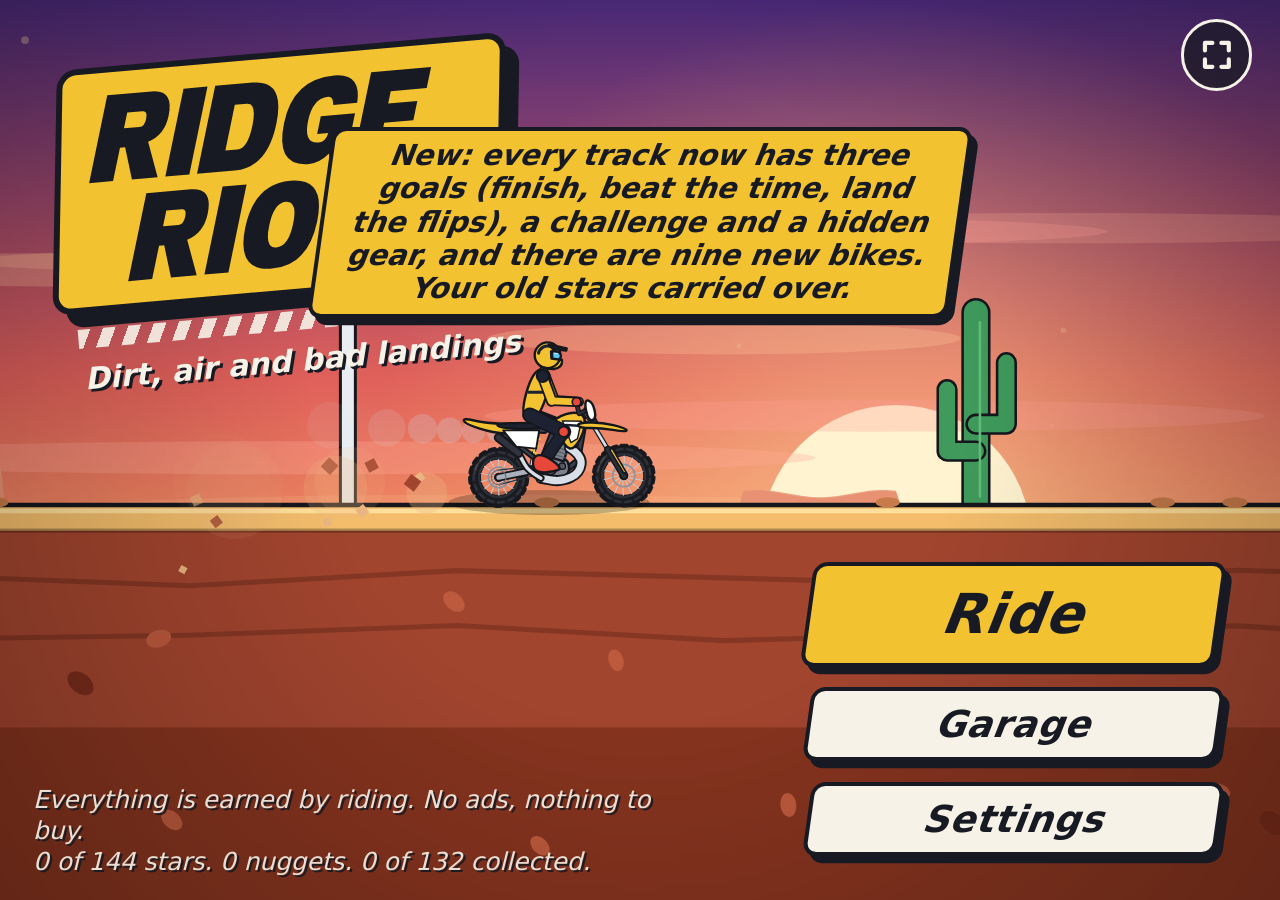
==== commit 4909e40a: "Garage: paint and rider lists keep their scroll position when a tile is tapped Co-Authored-By: Claud" ====
--- a/index.html
+++ b/index.html
@@ -13882,6 +13882,9 @@
   $('gpanel').className = 'gright plate tab-' + tab;
   var tl = $('tiles');
   if (tl) {
+    // the tiles get their height first: until then the list is too short to hold the old scroll position,
+    // and the browser would quietly snap it back to the top
+    sizeTiles();
     if (tileScroll < 0) { var c0 = tl.querySelector('.tile.cur'); tl.scrollTop = c0 ? Math.max(0, c0.offsetTop - tl.clientHeight / 2 + c0.offsetHeight / 2) : 0; tileScroll = tl.scrollTop; }
     else tl.scrollTop = tileScroll;
     tl.addEventListener('scroll', function () { tileScroll = tl.scrollTop; paintTiles(false); }, { passive: true });
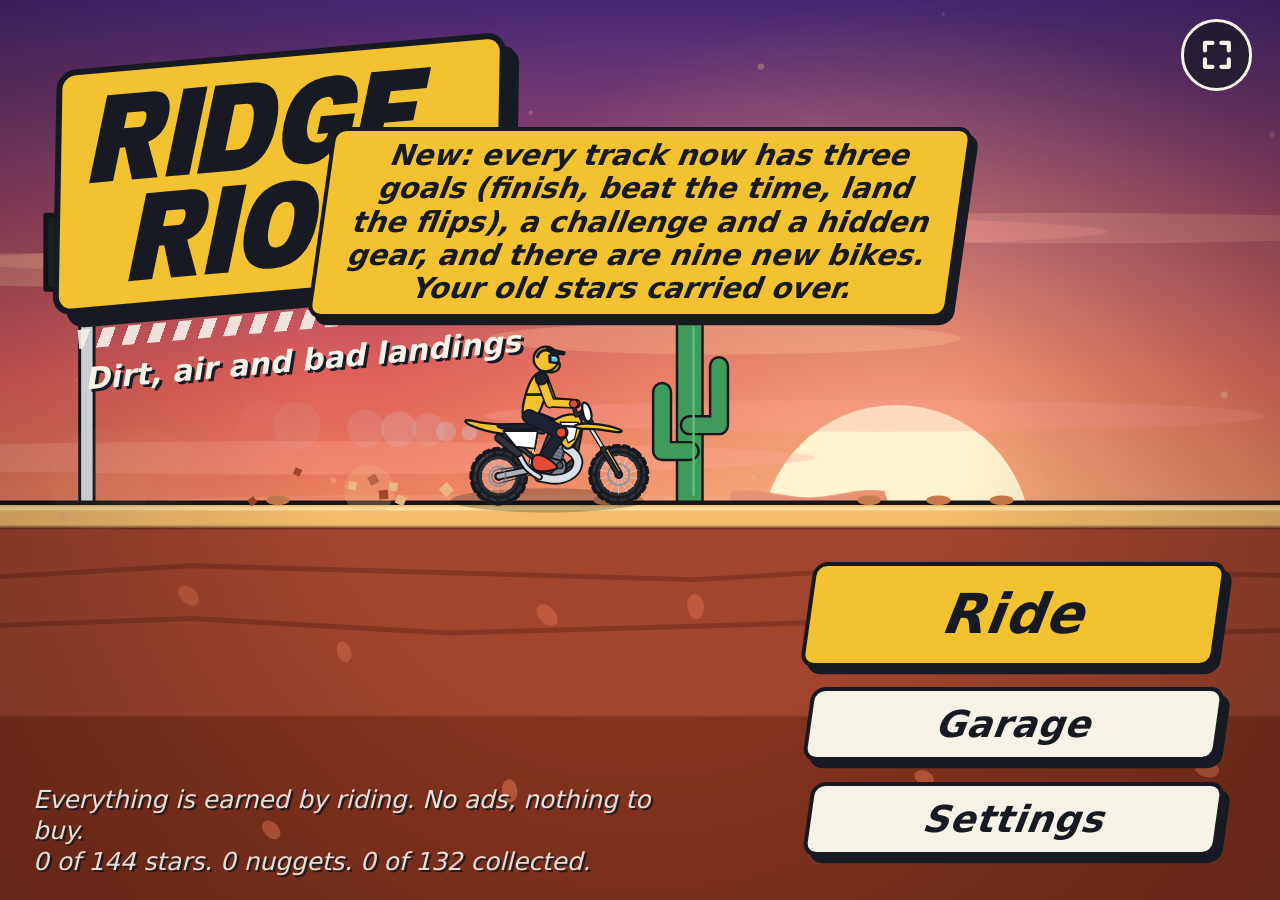
==== commit 622b7ae6: "Part B: Pinewood (momentum pieces, Sawmill two roads, gears, challenges), pit and side-ledge gear sp" ====
--- a/index.html
+++ b/index.html
@@ -1250,6 +1250,7 @@
   var H = y0 + (o.H || 4.2), th = o.th || 0.8, rampLen = o.rampLen || 16, exitLen = o.exitLen || 16;
   var a0 = x0 + rampLen, s1 = [a0, a0 + (o.slab1 || 10)], s2 = [s1[1] + (o.slot || 5), 0];
   s2[1] = s2[0] + (o.slab2 || 10);
+  if (o.one) s2 = [s1[1], s1[1]];          // a side ledge: one slab, then straight back down
   var J = s2[1] + exitLen;
   this.sign('fork');
   // the low road
@@ -1276,7 +1277,7 @@
   }
   var up = ramp(this, x0, y0, a0, H);
   slab(this, s1[0], s1[1], H, H, { len: 2.6, h: o.kickH == null ? 0.6 : o.kickH });
-  slab(this, s2[0], s2[1], H - (o.stepH || 0.8), H, null);
+  if (!o.one) slab(this, s2[0], s2[1], H - (o.stepH || 0.8), H, null);
   var down = ramp(this, s2[1], H, J, y0);
   this.forks.push({ x: x0, g: g });
   this.feats.push({ t: 'fork', x0: x0, a0: a0, xe: s2[1], j: J, y0: y0, top: H, slot: [s1[1], s2[0]], gate: g, up: up, down: down });
@@ -2161,8 +2162,10 @@
   double: function (b, deg, gap, H2, landDeg, landLen, o) {
     o = o || {}; var D = Math.PI / 180, y0 = b.y, px0 = b.x;
     b.kicker(deg, o.R || 7, o.lip == null ? 0.8 : o.lip);
-    var xl = b.x, face = o.face || 30, back = o.back || 34;
-    b.to(-back, 1.2).line(Math.max(0.3, (b.y - y0 - 0.25) / Math.sin(back * D))); b.to(0, 1.2);
+    var xl = b.x, face = o.face || (o.deep ? 22 : 30), back = o.back || (o.deep ? 26 : 34);     // a pit has gentler walls, so a slow rider can roll in and climb out
+    // o.deep: the dip between the two goes this far below the ground the piece started on: a pit with a floor,
+    // too deep to see the bottom of from the bike at speed (that is where a gear can hide)
+    b.to(-back, 1.2).line(Math.max(0.3, (b.y - y0 - 0.25 + (o.deep || 0)) / Math.sin(back * D))); b.to(0, 1.2);
     var upRun = (y0 + H2 - b.y) / Math.tan(face * D), trough = Math.max(1, xl + gap - b.x - upRun);
     if (o.gear === 'trough') b.gear(trough * 0.5, 0.75);
     b.line(trough);
@@ -2178,6 +2181,17 @@
   /* Rollers: rounded humps. At the right speed you skim from the top of one onto the back of the next;
      slower and you roll every one, faster and you fly the lot and land flat. */
   rollers: function (b, n, len, h, gap) { var x0 = b.x; for (var i = 0; i < n; i++) { b.hill(h, len); if (gap) b.flat(gap); } b.feats.push({ t: 'piece', kind: 'rollers', x0: x0, x1: b.x }); return b; },
+  /* Side ledge: a short high road with one rock slab (lean back at the sign to take it). Off the ordinary line,
+     so it is a place for a gear. The ramps are gentle and the slab is flat, so either way is safe. H must leave
+     head room underneath: the slab is 0.6 thick and a rider stands about 1.8 tall, so 3.7 or more. */
+  ledge: function (b, H, len, o) {
+    o = o || {}; var x0 = b.x;
+    b.fork({ one: true, H: H, th: 0.6, slab1: len, rampLen: o.rampLen || 14, exitLen: o.exitLen || 14, kickH: 0, low: o.low });
+    var f = b.feats.filter(function (q) { return q.t === 'fork'; }).pop();
+    f.ledge = true;
+    if (o.gear !== false) b.gearAt(f.a0 + len * (o.at == null ? 0.6 : o.at), f.top + 0.95);
+    return b;
+  },
   /* two routes: see TB.fork in builder.js. lowFloor builds the cave floor (default: flat) */
   fork: function (b, o) { return b.fork(o || {}); },
   /* A jump inside a tunnel: the roof is why you cannot take it flat out */
@@ -2203,8 +2217,9 @@
 }, { t: 'wheelie', sec: 2 }],
 ['Rolling Dunes', 'Front wheel coming up on a climb? Lean forward, or ease off the gas.', function (b) {
   b.flat(14).waves(3, 24, 1.15).flat(8).ease(34, -6).flat(8).surface('sand').flat(14).surface();
-  PC.double(b, 22, 6.5, 1.2, 20, 6, { next: [2, 12], gapAfter: 1 });
-  b.flat(8).up(15, 12, 13).flat(12, 16).gearHint({ len: 30 });   // past the mesa: roll off it slowly
+  b.gearHint({ len: 16 });        // down in the pit between the jump and the mound: come in slow and drop into it
+  PC.double(b, 22, 6.5, 1.2, 20, 6, { next: [2, 12], gapAfter: 1, deep: 1.6 });
+  b.flat(8).up(15, 12, 13).flat(12, 16);
   jump(b, 16, 5, 14, 12, { rise: -3, lip: 1.6 });
   b.flat(10).hill(2.0, 22).flat(14);
 }, { t: 'flip', dir: 'b', n: 1, at: 'last', where: 'off the last jump' }],
@@ -2214,11 +2229,13 @@
   b.flat(14);
   PC.double(b, 22, 6.5, 1.2, 20, 6, { next: [2, 12], gapAfter: 1 });
   b.flat(12);
-  b.hill(1.6, 20).flat(10).gearHint({ len: 26, minh: 1.5 });     // in mid-air over a landing, at one speed
+  b.hill(1.6, 20).flat(10);
   jump(b, 17, 6, 15, 10, { rise: -2.2, lip: 1.6 });
   b.flat(4);
   jump(b, 19, 7, 17, 11, { rise: -3, lip: 1.4 });
-  b.flat(14);
+  b.flat(12);
+  PC.ledge(b, 3.7, 8);            // the gear sits on a side ledge: lean back at the sign to ride up onto it
+  b.flat(10);
 }, { t: 'combo', seq: ['b', 'f'] }],
 ['Loop de Dust', 'Loops need speed. Hold the gas all the way round and do not lean.', function (b) {
   b.flat(34).sign('loop').loop(3.6).flat(18);
@@ -2281,12 +2298,14 @@
 
 /* ----------------------------- PINEWOOD ----------------------------- */
 ['Log Jam', 'Logs kick the bike up. Hit them straight and stay loose.', function (b) {
-  b.flat(16).logs(3, 6, 0.22).flat(10).hill(2, 18).flat(8).logs(3, 6, 0.22).flat(10).ease(20, -3)
-   .flat(8).logs(3, 6.5, 0.2).flat(12).table(17, 1.8, 5, 8).flat(8).logs(2, 6, 0.22).flat(10);
-  kick(b, 17, 6, 15, 8, { rise: -0.8, R: 6.5 });
+  b.flat(16).logs(3, 6, 0.22).flat(10).hill(2, 18).flat(8).logs(3, 6, 0.22).flat(10).ease(20, -3).flat(10);
+  b.gearHint({ len: 16 });        // down in the pit between the jump and the mound: come in slow and drop in
+  PC.double(b, 20, 6.5, 1.3, 20, 6, { next: [2, 12], gapAfter: 1, deep: 1.5 });
+  b.flat(8).logs(3, 6.5, 0.2).flat(12).table(17, 1.8, 5, 8).flat(8).logs(2, 6, 0.22).flat(10).sign('jump');
+  kick(b, 18, 7, 16, 10, { rise: -1.6, R: 6.5 });
   b.flat(14);
-}],
-['Creek Hop', '', function (b) {
+}, { t: 'wheelie', sec: 3 }],
+['Creek Hop', 'Too slow into a double and you case the second hump. Too fast and you land flat past it.', function (b) {
   b.flat(24);
   jump(b, 16, 6, 14, 7, { rise: -0.6 });
   b.flat(10);
@@ -2294,70 +2313,102 @@
   b.flat(10).hill(2.4, 18).flat(10);
   hop(b, 18, 6, { rise: -0.4 }).flat(9);
   hop(b, 18, 6.5, { rise: -0.4 }).land(14, 7);
+  b.flat(8);
+  PC.double(b, 22, 6.5, 1.2, 20, 6, { next: [2, 12], gapAfter: 1 });
   b.flat(8).logs(3, 5, 0.24).flat(10);
   PC.box(b, 8, 3, 3, 7, 3.2);
-  b.flat(12);
-  kick(b, 20, 9.5, 18, 9, { rise: -1.2, R: 6 });
+  b.flat(12).gearHint({ len: 34, minh: 1.3 });   // mid-air over the last creek's landing
+  kick(b, 20, 9.5, 18, 11, { rise: -2.2, R: 6 });
   b.flat(14);
-}],
-['Root Rage', '', function (b) {
+}, { t: 'flip', dir: 'f', n: 1, at: 'last', where: 'over the last creek' }],
+['Root Rage', 'Rollers: skim from the top of one onto the back of the next. Too fast and you fly the lot.', function (b) {
   b.flat(12).bumps(6, 3, 0.3).logs(3, 4.5, 0.24).flat(6).ease(26, -5).flat(10);
   PC.tunnel(b, 9, 3.3, [[1.1, 10], [1.0, 9]]);
-  b.flat(6).waves(3, 14, 1.0).flat(6).logs(4, 4, 0.24).flat(8).up(22, 12, 9).flat(8, 10).down(20, 12, 9).flat(8);
+  b.flat(8);
+  PC.rollers(b, 4, 6, 1.0, 2);
+  b.flat(8).logs(4, 4, 0.24).flat(8).up(22, 12, 9).flat(8, 10).down(20, 12, 9).flat(8);
   PC.cavejump(b, 9, 3.4, 16, 4.5);
-  b.flat(6).bumps(8, 2.6, 0.26).flat(6).logs(2, 5, 0.25).flat(14);
-}],
+  b.flat(10).gearHint({ len: 16 });   // in the dip between the jump and the mound
+  PC.double(b, 14, 8, 1.8, 20, 6, { next: [2.6, 14], gapAfter: 1, deep: 1.2 });
+  b.flat(8).bumps(8, 2.6, 0.26).flat(8).logs(2, 5, 0.25).flat(12).sign('jump');
+  jump(b, 19, 8, 17, 11, { rise: -2.2, lip: 1.4 });
+  b.flat(14);
+}, { t: 'combo', seq: ['b', 'b'], text: 'Two backflips in one run' }],
 ['Timber Table', 'A dead tree hangs over the last jump. Go under it, not through it.', function (b) {
   b.flat(22).to(20, 6.5).line(2.2).to(0, 1.6).line(7).to(-20, 1.6).line(2.2).to(0, 8).flat(14);
   b.kicker(20, 8, 1.2).gap(4.5, { rise: 1.0 }).flat(14);               // step-up over water
-  b.drop(2.2).flat(16).to(22, 6.5).line(3.4).to(0, 1.6).line(6).to(-22, 1.6).line(3.4).to(0, 8).flat(12);
-  b.kicker(22, 8, 1.2).gap(4.5, { rise: 1.2 }).flat(12).down(18, 12, 9).flat(12).sign('slow').flat(10);
+  b.drop(2.2).flat(12);
+  PC.ledge(b, 3.8, 8);            // the gear sits on a side ledge: lean back at the sign to ride up onto it
+  b.flat(10);
+  PC.rollers(b, 3, 6.5, 1.1, 2);
+  b.flat(10).to(22, 6.5).line(3.4).to(0, 1.6).line(6).to(-22, 1.6).line(3.4).to(0, 8).flat(12);
+  b.kicker(22, 8, 1.2).gap(4.5, { rise: 1.2 }).flat(12).down(18, 12, 9).flat(12);
+  jump(b, 18, 7, 16, 10, { rise: -1.8, lip: 1.4 });
+  b.flat(10).sign('slow').flat(10);
   PC.limbo(b, 9, 22, 4.5, 4, 3.2);
   b.flat(14);
-}],
-['Mossy Loop', '', function (b) {
+}, { t: 'nobrake' }],
+['Mossy Loop', 'Loops need speed. Hold the gas all the way round and do not lean.', function (b) {
   b.flat(34).loop(4.1).flat(14);
   kick(b, 18, 8, 16, 9, { rise: -1, R: 6 });
+  b.flat(10);
+  PC.double(b, 22, 6.5, 1.2, 20, 6, { next: [2, 12], gapAfter: 1 });
   b.flat(8).logs(3, 5, 0.24).flat(6).ease(24, -4.5).flat(14).loop(4.4).flat(8).logs(2, 5, 0.24).flat(6)
-   .table(20, 2.4, 5, 8).flat(14);
-}],
-['Sawmill', '', function (b) {
+   .table(20, 2.4, 5, 8).flat(12).gearHint({ len: 32, minh: 1.3 });   // mid-air over the last landing: come in slow
+  jump(b, 20, 9, 18, 11, { rise: -2.4, lip: 1.4 });
+  b.flat(14);
+}, { t: 'flip', dir: 'b', n: 1, at: 'last', where: 'off the last jump' }],
+['Sawmill', 'Two roads. Hold lean back as you pass the fork sign to ride the high road over the mill.', function (b) {
   b.flat(14).steps(5, 5.5, 0.85).flat(18).sign('slow').flat(10);
   PC.tunnel(b, 9, 3.4, [[1.1, 10]]);
-  b.flat(8).up(24, 14, 10).flat(10, 12).drop(2.4).flat(18).surface('wood').flat(12);
-  b.kicker(19, 7, 0.6).gap(7, { rise: -0.6 }).surface().land(16, 8);
+  b.flat(14);
+  b.fork({ H: 3.4, rampLen: 16, slab1: 10, slot: 6, slab2: 10, stepH: 1.6, kickH: 0.7, exitLen: 16,
+    low: function (b) { b.ease(9, -1.6).flat(2); PC.rollers(b, 3, 9, 0.5); b.ease(9, 1.6); } });
+  (function () { var f = b.feats.filter(function (q) { return q.t === 'fork'; }).pop(); b.gearAt((f.slot[1] + f.xe) / 2, f.top + 0.95); })();   // on top of the mill: the high road only
+  b.flat(14).surface('wood').flat(12);
+  b.kicker(19, 7, 0.6).gap(7, { rise: -1.2 }).surface().land(16, 9);
+  b.flat(8);
+  PC.rollers(b, 3, 6, 1.0, 2);
   b.flat(8).logs(3, 5.5, 0.22).flat(10).sign('slow').flat(8);
   PC.limbo(b, 9, 22, 4.5, 4, 3.0);
   b.flat(10).up(24, 12, 10).flat(10, 13).drop(3).flat(18);
-}],
-['Beaver Dam', '', function (b) {
+}, { t: 'flip', dir: 'b', n: 1, text: 'A backflip anywhere' }],
+['Beaver Dam', 'A big gap over the dam. Plenty of air for a double flip, if you dare.', function (b) {
   b.flat(16).ease(30, -6).flat(8);
-  jump(b, 21, 13, 19, 11, { rise: -1.8 });
+  jump(b, 21, 13, 19, 12, { rise: -1.8 });
   b.flat(10).logs(3, 5, 0.24).flat(6).up(20, 14, 10).flat(10, 12).down(22, 16, 10).flat(8);
   PC.tunnel(b, 9, 3.2, [[1.1, 10], [-0.9, 9], [1.1, 10]]);
-  b.flat(7);
+  b.flat(10).gearHint({ len: 22, minh: 1.3 });   // high over the double: only a slow rider's arc goes up there
+  PC.double(b, 14, 8, 1.8, 20, 6, { next: [2.6, 14], gapAfter: 1 });
+  b.flat(8);
   kick(b, 21, 11, 20, 12, { rise: -2.0, R: 6.5 });
   b.flat(12);
   PC.limbo(b, 9, 22, 4.5, 4, 3.0);
   b.flat(8);
+  PC.rollers(b, 3, 6, 1.0, 2);
+  b.flat(6);
   hop(b, 19, 6, { rise: -0.5 }).flat(8);
   hop(b, 19, 6.5, { rise: -0.5 }).land(16, 8);
   b.flat(14);
-}],
-['Old Growth', '', function (b) {
+}, { t: 'flip', dir: 'b', n: 1, at: 'biggest', where: 'over the dam' }],
+['Old Growth', 'Everything Pinewood has, in one run. Pick your speed for each piece.', function (b) {
   b.flat(20).logs(3, 5, 0.24).flat(8).table(20, 2.4, 6, 8).flat(10);
   PC.limbo(b, 9, 25, 4.5, 4, 3.1);
-  b.flat(18).loop(4).flat(12).up(24, 14, 9).flat(8, 9).drop(2.6).flat(12);
+  b.flat(14);
+  PC.double(b, 22, 6.5, 1.2, 20, 6, { next: [2, 12], gapAfter: 1 });
+  b.flat(10).loop(4).flat(12).up(24, 14, 9).flat(8, 9).drop(2.6).flat(12);
   PC.tunnel(b, 9, 3.2, [[1.1, 10], [1.1, 9]]);
-  b.flat(4).ease(28, -6).flat(6);
+  b.flat(4).ease(28, -6).flat(6).gearHint({ len: 36, minh: 1.3 });   // mid-air over the big gap's landing
   jump(b, 22, 13, 20, 12, { rise: -2 });
   b.flat(12);
   PC.box(b, 8, 3, 3, 7, 3.2);
   b.flat(6);
-  b.kicker(21, 8).gap(4.5, { rise: 1.1 }).flat(10).drop(2).flat(12);
+  b.kicker(21, 8).gap(4.5, { rise: 1.1 }).flat(10).drop(2).flat(10);
+  PC.rollers(b, 4, 6, 1.0, 2);
+  b.flat(8);
   PC.cavejump(b, 9, 3.2, 14, 4);
   b.flat(14);
-}],
+}, { t: 'combo', seq: ['f', 'b', 'f'], text: 'Frontflip, backflip, frontflip, in one run' }],
 
 /* ----------------------------- RACEWAY ------------------------------ */
 ['Green Flag', 'Yellow arrows on the road are boost strips. Ride over them with the gas open. There is a bus to clear at the end.', function (b) {
@@ -2761,7 +2812,12 @@
   // the measured speed for each slow zone replaces the rough figure in the recipe (see startimes.js)
   // a challenge that says "at: 'last'" means taking off from the last jump on the track
   var ch = T[i][3] ? JSON.parse(JSON.stringify(T[i][3])) : null;
-  if (ch && ch.at === 'last') { var gaps = tr.feats.filter(function (f) { return f.t === 'gap'; }), lg = gaps[gaps.length - 1]; ch.at = lg ? [lg.x0 - 14, lg.x0 + 3] : null; }
+  // "at: 'biggest'" means the widest gap on the track
+  if (ch && (ch.at === 'last' || ch.at === 'biggest')) {
+    var gaps = tr.feats.filter(function (f) { return f.t === 'gap'; }), lg = gaps[gaps.length - 1];
+    if (ch.at === 'biggest') gaps.forEach(function (g) { if (g.x1 - g.x0 > lg.x1 - lg.x0) lg = g; });
+    ch.at = lg ? [lg.x0 - 14, lg.x0 + 3] : null;
+  }
   tr.chal = ch;
   var gp = RR.GEAR_AT && RR.GEAR_AT[id];
   if (gp && !tr.feats.some(function (f) { return f.t === 'gear'; })) tr.feats.push({ t: 'gear', x: gp[0], y: gp[1] });
@@ -3006,12 +3062,17 @@
 var RR = root.RR || (root.RR = {});
 RR.GEAR_AT = {
   'first-gear': [217.6, -3.6],
-  'rolling-dunes': [244.3, -6.2],
-  'hop-skip': [153.3, -4.5],
+  'rolling-dunes': [169.1, -6.8],
   'loop-de-dust': [180.2, -6.6],
   'washboard': [374.6, -8.2],
   'gulch-gap': [238, -14.7],
-  'canyon-run': [395.1, -20]
+  'canyon-run': [395.1, -20],
+  'log-jam': [152.1, -3.2],
+  'mossy-loop': [268.4, -11.2],
+  'root-rage': [316, -5.8],
+  'creek-hop': [284.1, -11.5],
+  'old-growth': [320.8, -5.5],
+  'beaver-dam': [270.4, -11.4]
 };
 if (typeof module !== 'undefined' && module.exports) module.exports = RR;
 })(typeof window !== 'undefined' ? window : globalThis);
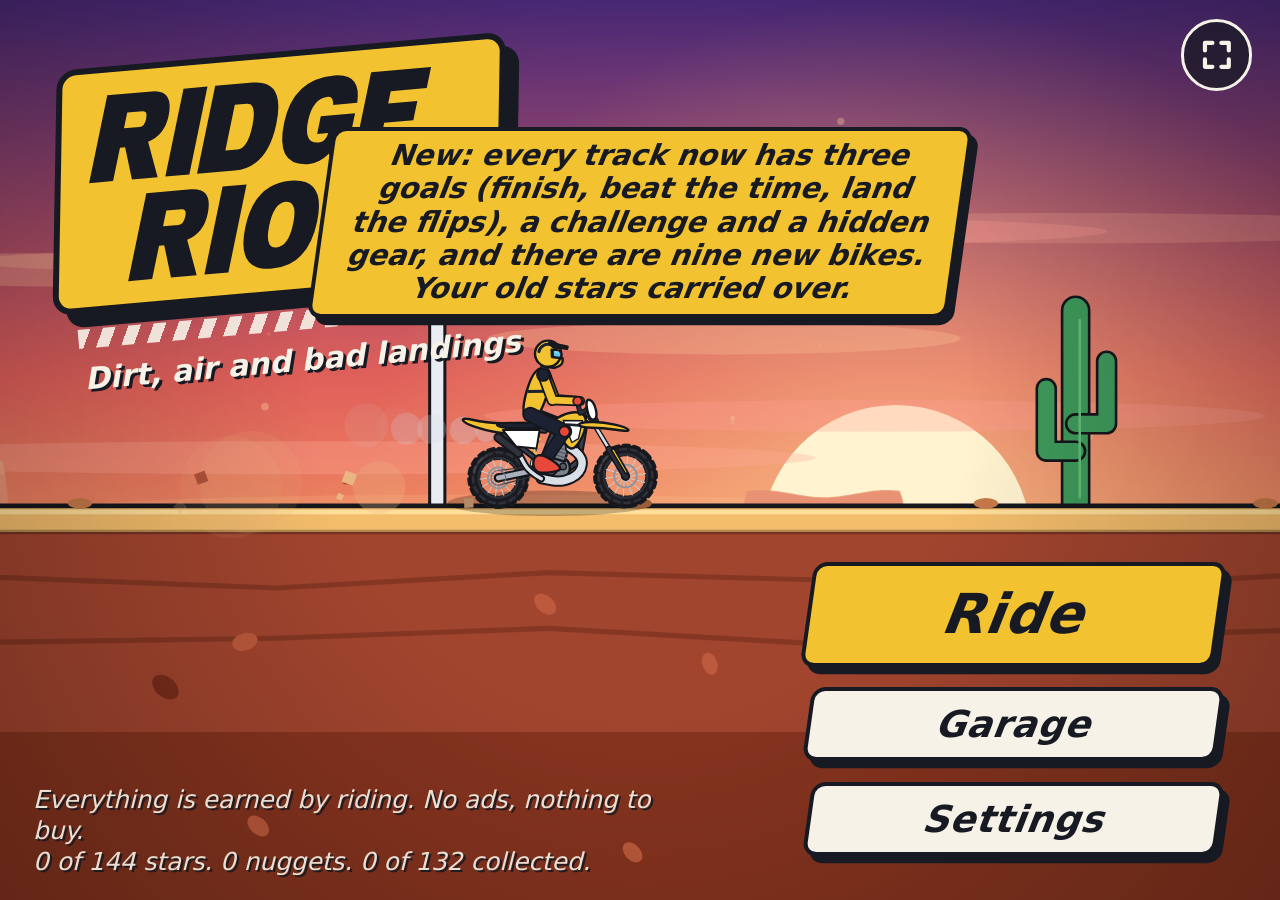
==== commit 9618394c: "Part B: Raceway (momentum pieces, Pit Lane two roads, gears, challenges); robots can slow down just " ====
--- a/index.html
+++ b/index.html
@@ -2412,75 +2412,107 @@
 
 /* ----------------------------- RACEWAY ------------------------------ */
 ['Green Flag', 'Yellow arrows on the road are boost strips. Ride over them with the gas open. There is a bus to clear at the end.', function (b) {
-  b.flat(18).kerb(6).flat(8).boost(6).flat(22).table(12, 1.4, 7, 10).flat(14).ease(24, -3).flat(8)
-   .kerb(5).flat(6).boost(6).flat(16).hill(1.6, 20).flat(12);
-  ramp(b, 13, 9, 1.6); b.buses(1, { rise: -0.5 }).land(11, 8).flat(18);
-}],
+  b.flat(18).kerb(6).flat(8).boost(6).flat(22).table(12, 1.4, 7, 10).flat(14);
+  PC.double(b, 14, 8, 1.8, 20, 6, { next: [2.6, 14], gapAfter: 1 });
+  b.flat(10).ease(24, -3).flat(8).kerb(5).flat(6).boost(6).flat(16).hill(1.6, 20).flat(10);
+  PC.rollers(b, 3, 6, 1.0, 2);
+  b.flat(10).gearHint({ len: 30, minh: 1.3 });   // mid-air over the bus landing: only a slow arc goes there
+  ramp(b, 16, 9, 1.4); b.buses(2, { rise: -1.4 }).land(14, 10).flat(18);
+}, { t: 'wheelie', sec: 3 }],
+['Rumble Strip', 'Kerbs shake the bike. Stay loose and keep the gas on.', function (b) {
+  b.flat(14).kerb(10).flat(6).bumps(4, 4.4, 0.26).flat(8).kerb(8).flat(6);
+  ramp(b, 14, 8, 1.2); b.drop(0.9).flat(12);
+  ramp(b, 14, 8, 1.2); b.drop(0.9).flat(10);
+  b.gearHint({ len: 16 });        // down in the pit between the jump and the mound
+  PC.double(b, 22, 6.5, 1.2, 20, 6, { next: [2, 12], gapAfter: 1, deep: 1.6 });
+  b.flat(8);
+  ramp(b, 16, 8, 1.2); b.drop(1.2).flat(10).logs(3, 6, 0.2).flat(8).ease(22, -3.5).flat(6).kerb(8).flat(6).boost(6).flat(10)
+   .table(18, 2.0, 5, 8).flat(8).logs(2, 6, 0.2).flat(12);
+  ramp(b, 18, 8, 1.4); b.buses(2, { rise: -2.2 }).land(16, 10).flat(14);
+}, { t: 'flip', dir: 'f', n: 1, at: 'last', where: 'over the buses' }],
+['Oil Slick', 'Oil is as slippery as ice. Get your speed first, then coast across it. And a boost strip is not always your friend.', function (b) {
+  b.flat(20).oil(8).flat(10).hill(1.6, 18).flat(6).oil(8).flat(4).ease(20, -2.5).flat(10).boost(6).flat(10).sign('slow').flat(10);
+  PC.tunnel(b, 9, 3.4, [[1.1, 10]]);
+  b.flat(4).oil(10).flat(10);
+  PC.double(b, 22, 6.5, 1.2, 20, 6, { next: [2, 12], gapAfter: 1 });
+  b.flat(10);
+  ramp(b, 16, 9, 1.4); b.buses(2, { rise: -0.9 }).land(14, 9).flat(8).oil(8).flat(10).waves(2, 18, 1.0).flat(6).oil(6).flat(10);
+  PC.ledge(b, 3.8, 8);            // the gear sits on a side ledge: lean back at the sign to ride up onto it
+  b.flat(8).table(16, 1.7, 6, 9).flat(14);
+}, { t: 'combo', seq: ['b', 'f'] }],
 ['Bus Stop', 'Clear the buses, but not by too much. The gantries are lower than they look.', function (b) {
   b.flat(22);
   ramp(b, 15, 9, 1.5); b.buses(1, { rise: -0.6 }).land(13, 8).flat(14).boost(6).flat(10).sign('slow').flat(10);
   gantry(b, 9, 22, 1, 4, 3.0);
-  b.flat(16).kerb(6).flat(8).hill(1.8, 18).flat(10);
+  b.flat(14);
+  PC.rollers(b, 4, 6, 1.0, 2);
+  b.flat(10).kerb(6).flat(8).hill(1.8, 18).flat(10);
   gantry(b, 9, 22, 1, 4, 3.0);
-  b.flat(8).boost(7).flat(10);
+  b.flat(10);
+  PC.double(b, 14, 8, 1.8, 20, 6, { next: [2.6, 14], gapAfter: 1 });
+  b.flat(8).boost(7).flat(10).gearHint({ len: 34, minh: 1.3 });   // mid-air over the last landing
   ramp(b, 18, 9, 1.4); b.buses(3, { rise: -1.4 }).land(17, 11).flat(18);
-}],
-['Rumble Strip', 'Kerbs shake the bike. Stay loose and keep the gas on.', function (b) {
-  b.flat(14).kerb(10).flat(6).bumps(4, 4.4, 0.26).flat(8).kerb(8).flat(6);
-  ramp(b, 14, 8, 1.2); b.drop(0.9).flat(12);
-  ramp(b, 14, 8, 1.2); b.drop(0.9).flat(12);
-  ramp(b, 16, 8, 1.2); b.drop(1.2).flat(10).logs(3, 6, 0.2).flat(8).ease(22, -3.5).flat(6).kerb(8).flat(6).boost(6).flat(10)
-   .table(18, 2.0, 5, 8).flat(8).logs(2, 6, 0.2).flat(14);
-}],
-['Oil Slick', 'Oil is as slippery as ice. Get your speed first, then coast across it. And a boost strip is not always your friend.', function (b) {
-  b.flat(20).oil(8).flat(10).hill(1.6, 18).flat(6).oil(8).flat(4).ease(20, -2.5).flat(10).boost(6).flat(10).sign('slow').flat(10);
-  PC.tunnel(b, 9, 3.4, [[1.1, 10]]);
-  b.flat(4).oil(10).flat(8);
-  ramp(b, 16, 9, 1.4); b.buses(2, { rise: -0.9 }).land(14, 9).flat(8).oil(8).flat(10).waves(2, 18, 1.0).flat(6).oil(6).flat(12)
-   .table(16, 1.7, 6, 9).flat(14);
-}],
-['Stunt Show', 'A boost strip straight into a loop. Hold the gas all the way round. Then stop holding it.', function (b) {
-  b.flat(20).boost(7).flat(14).loop(4.6).flat(20);
-  gantry(b, 9, 22, 1, 4, 3.0);
-  b.flat(4).kerb(6).flat(4).boost(6).flat(8).loop(4.0).flat(6).loop(4.0).flat(12);
-  PC.tunnel(b, 9, 3.2, [[1.1, 10], [-1.0, 10], [1.1, 10]]);
-  b.flat(8);
-  ramp(b, 19, 8, 1.2); b.buses(3, { rise: -1.3 }).land(17, 10).flat(10);
-  PC.box(b, 8, 3, 3, 7, 3.2);
-  b.flat(16);
-}],
-['Pit Lane', '', function (b) {
+}, { t: 'combo', seq: ['f', 'f'], text: 'Two frontflips in one run' }],
+['Pit Lane', 'Two roads. Hold lean back at the fork sign to take the flyover; ride on for the pit lane underneath.', function (b) {
   b.flat(14).steps(3, 7, 0.8).flat(8).logs(3, 5.5, 0.22).flat(8).oil(7).flat(8);
   PC.tunnel(b, 9, 3.2, [[1.1, 10], [1.0, 9]]);
-  b.flat(6).up(18, 12, 10).flat(10, 13).drop(2.4).flat(14).kerb(8).flat(4).boost(6).flat(8);
+  b.flat(14);
+  b.fork({ H: 3.4, rampLen: 16, slab1: 10, slot: 6, slab2: 10, stepH: 1.6, kickH: 0.7, exitLen: 16,
+    low: function (b) { b.ease(9, -1.6).kerb(2); PC.rollers(b, 3, 9, 0.5); b.ease(9, 1.6); } });   // stays low until past the second slab
+  (function () { var f = b.feats.filter(function (q) { return q.t === 'fork'; }).pop(); b.gearAt((f.slot[1] + f.xe) / 2, f.top + 0.95); })();   // on the flyover: the high road only
+  b.flat(12);
+  PC.double(b, 22, 6.5, 1.2, 20, 6, { next: [2, 12], gapAfter: 1 });
+  b.flat(8).kerb(8).flat(4).boost(6).flat(8);
   b.surface('steel').kicker(18, 6.5, 0).surface(); b.buses(2, { rise: -1 }).land(16, 9);
   b.flat(6).boost(6).flat(12);
   PC.box(b, 8, 3, 3, 7, 3.2);
   b.flat(8).oil(6).flat(8);
   ramp(b, 19, 8, 1.2); b.buses(2, { rise: -1.1 }).land(17, 9).flat(14);
-}],
+}, { t: 'flip', dir: 'f', n: 1, text: 'A frontflip anywhere' }],
 ['Seven Buses', 'Slow for the gantry and the underpass, then everything you have got for the big one.', function (b) {
   b.flat(16).kerb(6).flat(8).table(16, 1.8, 6, 9).flat(14);
   gantry(b, 9, 25, 1, 4, 3.1);
   b.flat(10).oil(6).flat(8).hill(2, 18).flat(8);
   PC.tunnel(b, 9, 3.2, [[1.1, 10], [1.1, 10]]);
-  b.flat(4).boost(8).flat(14).down(14, 30, 16).flat(6, 14).boost(9).flat(8);
+  b.flat(10);
+  PC.rollers(b, 4, 6, 1.0, 2);
+  b.flat(8).gearHint({ len: 16 });   // down in the pit between the jump and the mound
+  PC.double(b, 14, 8, 1.8, 20, 6, { next: [2.6, 14], gapAfter: 1, deep: 1.4 });
+  b.flat(6).boost(8).flat(14).down(14, 30, 16).flat(6, 14).boost(9).flat(8);
   ramp(b, 21, 10, 1.6); b.buses(7, { rise: -4.6 }).land(22, 15, 10).flat(24);
-}],
-['Chequered Flag', '', function (b) {
+}, { t: 'flip', dir: 'b', n: 1, at: 'biggest', where: 'over the seven buses' }],
+['Stunt Show', 'A boost strip straight into a loop. Hold the gas all the way round. Then stop holding it.', function (b) {
+  b.flat(20).boost(7).flat(14).loop(4.6).flat(20);
+  gantry(b, 9, 22, 1, 4, 3.0);
+  b.flat(10).gearHint({ len: 16 });   // down in the pit between the jump and the mound
+  PC.double(b, 22, 6.5, 1.2, 20, 6, { next: [2, 12], gapAfter: 1, deep: 1.6 });
+  b.flat(4).kerb(6).flat(4).boost(6).flat(8).loop(4.0).flat(6).loop(4.0).flat(12);
+  PC.tunnel(b, 9, 3.2, [[1.1, 10], [-1.0, 10], [1.1, 10]]);
+  b.flat(10);
+  PC.rollers(b, 3, 6, 1.0, 2);
+  b.flat(8);
+  ramp(b, 19, 8, 1.2); b.buses(3, { rise: -2.8 }).land(18, 12).flat(10);
+  PC.box(b, 8, 3, 3, 7, 3.2);
+  b.flat(16);
+}, { t: 'flip', dir: 'b', n: 1, at: 'biggest', where: 'over the buses' }],
+['Chequered Flag', 'Every trick Raceway knows, one after another. Last bus jump wins it.', function (b) {
   b.flat(18).boost(7).flat(12).loop(4.4).flat(18);
   gantry(b, 9, 25, 1, 4, 3.1);
   b.flat(8).oil(8).flat(10);
   PC.tunnel(b, 9, 3.2, [[1.1, 10], [-1.0, 10], [1.1, 10]]);
+  b.flat(10);
+  PC.double(b, 14, 8, 1.8, 20, 6, { next: [2.6, 14], gapAfter: 1 });
   b.flat(6).boost(7).flat(10);
   gantry(b, 10, 28, 2, 6, 3.8, { rise: -0.9, landLen: 9 });
   b.flat(4).kerb(6).flat(14);
   PC.box(b, 8, 3, 3, 7, 3.2);
   b.flat(10);
   PC.cavejump(b, 9, 3.2, 14, 4);
-  b.flat(4).boost(7).flat(8);
+  b.flat(8);
+  PC.rollers(b, 4, 6, 1.0, 2);
+  b.flat(4).boost(7).flat(8).gearHint({ len: 34, minh: 1.3 });   // mid-air over the last bus landing
   ramp(b, 20, 9, 1.3); b.buses(4, { rise: -2 }).land(18, 11).flat(16);
-}],
+}, { t: 'combo', seq: ['b', 'b', 'b'], text: 'Three backflips in one run' }],
 
 /* ----------------------------- FROSTBITE ---------------------------- */
 ['Black Ice', 'Blue ice has no grip. Build your speed before you reach it.', function (b) {
@@ -3072,7 +3104,13 @@
   'root-rage': [316, -5.8],
   'creek-hop': [284.1, -11.5],
   'old-growth': [320.8, -5.5],
-  'beaver-dam': [270.4, -11.4]
+  'beaver-dam': [270.4, -11.4],
+  'green-flag': [292.3, -4.2],
+  'rumble-strip': [115.5, -1.2],
+  'bus-stop': [320.9, -8],
+  'chequered-flag': [442.8, -11.7],
+  'seven-buses': [249.6, -3.3],
+  'stunt-show': [116.2, -3.3]
 };
 if (typeof module !== 'undefined' && module.exports) module.exports = RR;
 })(typeof window !== 'undefined' ? window : globalThis);
@@ -3216,6 +3254,11 @@
     var dz = z.x0 - s.x - (P.early == null ? 2.5 : P.early);
     var allow = dz > 0 ? Math.sqrt(zv * zv + 2 * dec * dz) : zv;
     if (allow < cap) cap = allow;
+  }
+  // the test tools can also ask for one stretch ridden at a set speed: P.hold = [x0, x1, v]
+  if (P.hold && s.x < P.hold[1] && s.x > P.hold[0] - 90) {
+    var hd = P.hold[0] - s.x - 1, ha = hd > 0 ? Math.sqrt(P.hold[2] * P.hold[2] + 2 * dec * hd) : P.hold[2];
+    if (ha < cap) cap = ha;
   }
   out.cap = cap;
   out.brake = sp > cap + (cap < 1e8 ? 0.5 : 0) && !air;
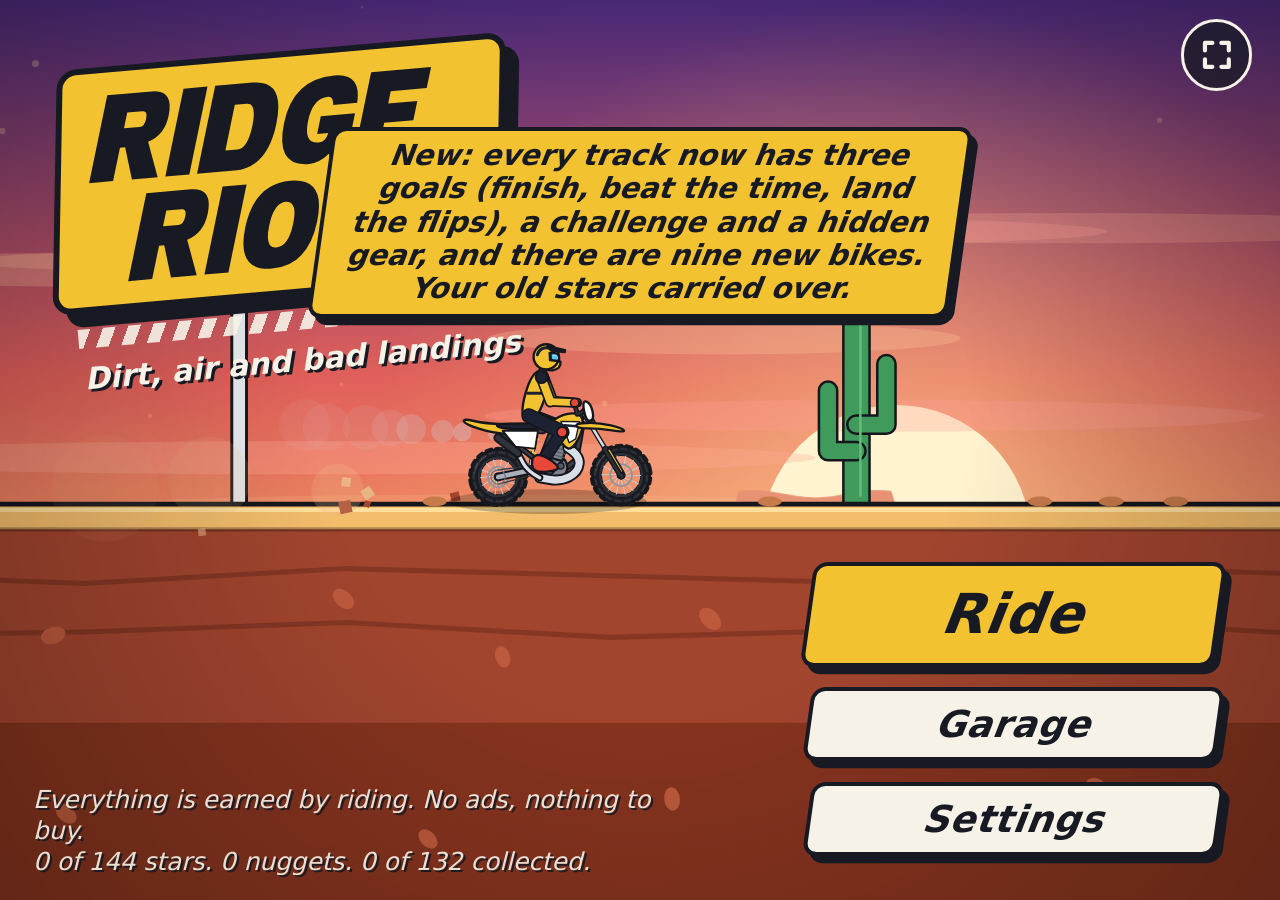
==== commit 76c473ec: "Part B: Frostbite (two momentum pieces per track, Crevasse two roads, gears, challenges) Co-Authored" ====
--- a/index.html
+++ b/index.html
@@ -2516,41 +2516,106 @@
 
 /* ----------------------------- FROSTBITE ---------------------------- */
 ['Black Ice', 'Blue ice has no grip. Build your speed before you reach it.', function (b) {
-  b.flat(20).surface('ice').flat(18).surface().hill(1.6, 18).flat(6).surface('ice').flat(10).ease(20, -2.5)
-   .flat(8).surface().flat(10).waves(2, 18, 1.0).surface('ice').flat(16).surface().table(15, 1.6, 6, 9).flat(8)
-   .surface('ice').flat(10).surface();
-  jump(b, 16, 6, 14, 8, { rise: -0.8 });
+  b.flat(20).surface('ice').flat(18).surface().hill(1.6, 18).flat(10);
+  PC.double(b, 22, 6.5, 1.2, 20, 6, { next: [2, 12], gapAfter: 1 });
+  b.flat(6).surface('ice').flat(10).ease(20, -2.5).flat(8).surface().flat(10);
+  b.gearHint({ len: 16 });        // down in the pit between the jump and the mound
+  PC.double(b, 14, 8, 1.8, 20, 6, { next: [2.6, 14], gapAfter: 1, deep: 1.4 });
+  b.flat(8).surface('ice').flat(16).surface().table(15, 1.6, 6, 9).flat(8)
+   .surface('ice').flat(10).surface().flat(6).sign('jump');
+  jump(b, 17, 6, 15, 11, { rise: -2.2, lip: 1.4 });
   b.flat(14);
-}],
-['Powder Keg', '', function (b) {
+}, { t: 'flip', dir: 'b', n: 1, at: 'last', where: 'off the last jump' }],
+['Glacier Loop', 'Ice before a loop: carry your speed in, you cannot build it on the ice.', function (b) {
+  b.flat(36).loop(4).surface('ice').flat(16).surface().flat(10);
+  kick(b, 18, 7, 16, 9, { rise: -1, R: 6 });
+  b.flat(10);
+  PC.rollers(b, 4, 6, 1.0, 2);
+  b.flat(10).ease(24, -4.5).flat(10).surface('ice').flat(8).surface().loop(4.5).flat(10).gearHint({ len: 42, minh: 2, below: false });   // high over the double: a slower rider's arc goes up there
+  PC.double(b, 22, 6.5, 1.2, 20, 6, { next: [2, 12], gapAfter: 1 });
+  b.flat(8);
+  kick(b, 19, 9, 17, 12, { rise: -2.2, R: 6 });
+  b.surface('ice').flat(14).surface().flat(8);
+  hop(b, 18, 6, { rise: -0.4 }).flat(9);
+  hop(b, 18, 6, { rise: -0.4 }).land(15, 8);
+  b.flat(12);
+}, { t: 'wheelie', sec: 2 }],
+['Slip Road', 'You cannot brake on ice. Lose the speed before you reach it.', function (b) {
+  b.flat(18).surface('ice').down(12, 22, 16).flat(10).surface();
+  jump(b, 18, 8, 16, 11, { rise: -2 });
+  b.flat(10);
+  PC.double(b, 14, 8, 1.8, 20, 6, { next: [2.6, 14], gapAfter: 1 });
+  b.flat(8).up(16, 14, 12).flat(8, 14).sign('slow').flat(8);
+  b.slow(6).flat(4).surface('ice').down(10, 14, 14).flat(4, 12); PC.cave(b, 3.4, [[1.1, 10]]); b.surface().go();
+  b.flat(12).hill(2.2, 16).surface('ice').flat(14).surface().flat(10);
+  PC.ledge(b, 3.8, 8);            // the gear sits on a side ledge: lean back at the sign to ride up onto it
+  b.flat(8);
+  kick(b, 19, 9, 17, 10, { rise: -1.2, R: 6.5 });
+  b.surface('ice').flat(12).surface().flat(10);
+}, { t: 'combo', seq: ['f', 'f'], text: 'Two frontflips in one run' }],
+['Whiteout', 'Rollers on snow. Find the speed that skims them; too fast and you fly the lot.', function (b) {
+  b.flat(12).bumps(6, 3.2, 0.3).flat(6).surface('ice').flat(8).surface().steps(4, 6, 0.9).flat(10).sign('slow').flat(8);
+  PC.limbo(b, 9, 22, 4.5, 4, 3.0);
+  b.flat(10);
+  PC.rollers(b, 4, 6, 1.0, 2);
+  b.flat(8).logs(2, 6, 0.22).flat(10).up(22, 12, 10).flat(10, 13).drop(2.8).flat(10).surface('ice').flat(12).surface().flat(8);
+  PC.tunnel(b, 9, 3.2, [[1.1, 10], [1.0, 9]]);
+  b.flat(8).gearHint({ len: 16 });   // down in the pit between the jump and the mound
+  PC.double(b, 22, 6.5, 1.2, 20, 6, { next: [2, 12], gapAfter: 1, deep: 1.6 });
+  b.flat(6).bumps(7, 2.8, 0.22).flat(12);
+  kick(b, 20, 9, 18, 10, { rise: -1.4, R: 6 });
+  b.flat(10).surface('ice').flat(8).surface().flat(4);
+  kick(b, 20, 9, 18, 12, { rise: -2.6, R: 6 });
+  b.flat(14);
+}, { t: 'flip', dir: 'f', n: 1, at: 'last', where: 'off the last jump' }],
+['Aurora', 'Low ice caves: slow right down before you go in, because you will not stop on the ice inside.', function (b) {
+  b.flat(18).surface('ice').flat(10).surface().table(20, 2.4, 6, 8).flat(8);
+  kick(b, 19, 9, 17, 10, { rise: -1.2, R: 6 });
+  b.flat(12);
+  PC.tunnel(b, 9, 3.2, [[1.1, 10]]);
+  b.flat(12);
+  PC.double(b, 14, 8, 1.8, 20, 6, { next: [2.6, 14], gapAfter: 1 });
+  b.flat(10).loop(4.2).flat(12).surface('ice').flat(10).surface().flat(10);
+  PC.limbo(b, 9, 22, 4.5, 4, 3.0);
+  b.flat(8).ease(26, -5).flat(6).gearHint({ len: 36, minh: 1.3 });   // mid-air over the big gap's landing
+  jump(b, 21, 12.5, 19, 11, { rise: -1.8 });
+  b.flat(8);
+  b.slow(6).flat(4).surface('ice').flat(12); PC.cave(b, 3.2, [[1.1, 10]]); b.surface().go();
+  b.flat(10);
+  PC.rollers(b, 3, 6, 1.0, 2);
+  b.flat(8);
+  hop(b, 18, 6, { rise: -0.4 }).flat(9);
+  hop(b, 18, 6.5, { rise: -0.4 }).land(15, 8);
+  b.flat(14);
+}, { t: 'flip', dir: 'b', n: 1, at: 'biggest', where: 'over the big gap' }],
+['Powder Keg', 'Short, steep and lumpy. Pick a speed for each piece, not one for the whole track.', function (b) {
   b.flat(14).waves(3, 16, 1.1).flat(8);
   kick(b, 18, 6.5, 16, 8, { rise: -0.8, R: 6.5 });
+  b.flat(10);
+  PC.double(b, 22, 6.5, 1.2, 20, 6, { next: [2, 12], gapAfter: 1 });
   b.flat(8).bumps(5, 3.6, 0.34).flat(8).ease(24, -4).flat(10);
   PC.box(b, 8, 3, 3, 7, 3.2);
-  b.flat(8).table(20, 2.4, 6, 8).flat(8);
-  jump(b, 20, 8.5, 18, 9, { rise: -1.2 });
+  b.flat(8).table(20, 2.4, 6, 8).flat(8).gearHint({ len: 34, minh: 1.3 });   // mid-air over the landing
+  jump(b, 20, 8.5, 18, 11, { rise: -2.2 });
   b.flat(6).logs(3, 5, 0.25).flat(8);
   PC.cavejump(b, 9, 3.4, 16, 4.5);
+  b.flat(10);
+  PC.rollers(b, 4, 6, 1.0, 2);
   b.flat(8);
   kick(b, 19, 7.5, 17, 9, { rise: -1, R: 6 });
   b.flat(14);
-}],
-['Slip Road', 'You cannot brake on ice. Lose the speed before you reach it.', function (b) {
-  b.flat(18).surface('ice').down(12, 22, 16).flat(10).surface();
-  jump(b, 18, 8, 16, 9, { rise: -1 });
-  b.flat(10).up(16, 14, 12).flat(8, 14).sign('slow').flat(8);
-  b.slow(6).flat(4).surface('ice').down(10, 14, 14).flat(4, 12); PC.cave(b, 3.4, [[1.1, 10]]); b.surface().go();
-  b.flat(12).hill(2.2, 16).surface('ice').flat(14).surface().flat(6);
-  kick(b, 19, 9, 17, 10, { rise: -1.2, R: 6.5 });
-  b.surface('ice').flat(12).surface().flat(10);
-}],
-['Crevasse', '', function (b) {
+}, { t: 'flip', dir: 'f', n: 1, at: 'biggest', where: 'over the big gap' }],
+['Crevasse', 'Two roads. Hold lean back at the fork sign for the ice bridge; ride on for the floor of the crevasse.', function (b) {
   b.flat(22);
   jump(b, 18, 7, 16, 8, { rise: -0.8 });
   b.surface('ice').flat(12).surface().flat(10);
   PC.box(b, 8, 3, 3, 7, 3.2);
-  b.flat(8);
-  kick(b, 20, 9, 18, 9, { rise: -1.2, R: 6 });
+  b.flat(14);
+  b.fork({ H: 3.4, rampLen: 16, slab1: 10, slot: 6, slab2: 10, stepH: 1.6, kickH: 0.7, exitLen: 16,
+    low: function (b) { b.ease(9, -1.6).flat(2); PC.rollers(b, 3, 9, 0.5); b.ease(9, 1.6); } });
+  (function () { var f = b.feats.filter(function (q) { return q.t === 'fork'; }).pop(); b.gearAt((f.slot[1] + f.xe) / 2, f.top + 0.95); })();   // on the ice bridge: the high road only
+  b.flat(12);
+  PC.double(b, 22, 6.5, 1.2, 20, 6, { next: [2, 12], gapAfter: 1 });
   b.flat(8).ease(24, -4.5).surface('ice').flat(10).surface();
   jump(b, 21, 12, 19, 11, { rise: -1.6 });
   b.flat(12);
@@ -2559,37 +2624,20 @@
   PC.box(b, 8, 3, 3, 7, 3.2);
   b.flat(8);
   b.kicker(20, 8).gap(4.5, { rise: 0.9 }).flat(12).drop(1.8).flat(14);
-}],
-['Glacier Loop', '', function (b) {
-  b.flat(36).loop(4).surface('ice').flat(16).surface().flat(10);
-  kick(b, 18, 7, 16, 9, { rise: -1, R: 6 });
-  b.flat(10).ease(24, -4.5).flat(10).surface('ice').flat(8).surface().loop(4.5).flat(10);
-  kick(b, 19, 9, 17, 10, { rise: -1.2, R: 6 });
-  b.surface('ice').flat(14).surface().flat(8);
-  hop(b, 18, 6, { rise: -0.4 }).flat(9);
-  hop(b, 18, 6, { rise: -0.4 }).land(15, 8);
-  b.flat(12);
-}],
-['Whiteout', '', function (b) {
-  b.flat(12).bumps(6, 3.2, 0.3).flat(6).surface('ice').flat(8).surface().steps(4, 6, 0.9).flat(10).sign('slow').flat(8);
-  PC.limbo(b, 9, 22, 4.5, 4, 3.0);
-  b.flat(8).logs(2, 6, 0.22).flat(10).up(22, 12, 10).flat(10, 13).drop(2.8).flat(10).surface('ice').flat(12).surface().flat(8);
-  PC.tunnel(b, 9, 3.2, [[1.1, 10], [1.0, 9]]);
-  b.flat(6).bumps(7, 2.8, 0.22).flat(12);
-  kick(b, 20, 9, 18, 10, { rise: -1.4, R: 6 });
-  b.flat(10).surface('ice').flat(8).surface();
-  kick(b, 18, 7, 16, 9, { rise: -1, R: 6 });
-  b.flat(14);
-}],
+}, { t: 'flip', dir: 'f', n: 1, text: 'A frontflip anywhere' }],
 ['Avalanche', 'It is all downhill, so lifting is not enough. Use the brake.', function (b) {
   b.flat(12).down(16, 26, 14).flat(6, 10);
   jump(b, 14, 10, 20, 12, { rise: -2.5 });
   b.down(14, 20, 12).flat(8, 12);
   PC.tunnel(b, 9, 3.2, [[1.1, 10], [1.0, 9]]);
+  b.flat(8);
+  PC.rollers(b, 4, 6, 1.0, 2);
   b.flat(6).surface('ice').flat(8).surface().flat(6);
   kick(b, 16, 12, 22, 13, { rise: -3, R: 7 });
   b.flat(8).down(18, 22, 12).flat(8, 10);
   PC.limbo(b, 9, 25, 4.5, 4, 3.1);
+  b.flat(10).gearHint({ len: 16 });   // down in the pit between the jump and the mound
+  PC.double(b, 14, 8, 1.8, 20, 6, { next: [2.6, 14], gapAfter: 1, deep: 1.4 });
   b.flat(6).down(14, 16, 12).flat(6, 10);
   PC.box(b, 8, 3, 3, 7, 3.2);
   b.flat(8);
@@ -2597,23 +2645,7 @@
   b.flat(8);
   b.slow(6).flat(4).surface('ice').flat(10); PC.cave(b, 3.2, [[1.1, 10]]); b.surface().go();
   b.flat(14);
-}],
-['Aurora', '', function (b) {
-  b.flat(18).surface('ice').flat(10).surface().table(20, 2.4, 6, 8).flat(8);
-  kick(b, 19, 9, 17, 10, { rise: -1.2, R: 6 });
-  b.flat(12);
-  PC.tunnel(b, 9, 3.2, [[1.1, 10]]);
-  b.flat(22).loop(4.2).flat(12).surface('ice').flat(10).surface().flat(10);
-  PC.limbo(b, 9, 22, 4.5, 4, 3.0);
-  b.flat(8).ease(26, -5).flat(6);
-  jump(b, 21, 12.5, 19, 11, { rise: -1.8 });
-  b.flat(8);
-  b.slow(6).flat(4).surface('ice').flat(12); PC.cave(b, 3.2, [[1.1, 10]]); b.surface().go();
-  b.flat(10);
-  hop(b, 18, 6, { rise: -0.4 }).flat(9);
-  hop(b, 18, 6.5, { rise: -0.4 }).land(15, 8);
-  b.flat(14);
-}],
+}, { t: 'combo', seq: ['b', 'b', 'b'], text: 'Three backflips on the way down' }],
 
 /* ---------------------------- CINDER PEAK --------------------------- */
 ['Hot Start', 'Lava ends the run. Jump too short and that is where you land.', function (b) {
@@ -3110,7 +3142,13 @@
   'bus-stop': [320.9, -8],
   'chequered-flag': [442.8, -11.7],
   'seven-buses': [249.6, -3.3],
-  'stunt-show': [116.2, -3.3]
+  'stunt-show': [116.2, -3.3],
+  'black-ice': [170.1, -4.7],
+  'whiteout': [313.2, -3.5],
+  'aurora': [307.5, -13.3],
+  'powder-keg': [284.4, -12.1],
+  'avalanche': [336.6, -39.6],
+  'glacier-loop': [233, -5.8]
 };
 if (typeof module !== 'undefined' && module.exports) module.exports = RR;
 })(typeof window !== 'undefined' ? window : globalThis);
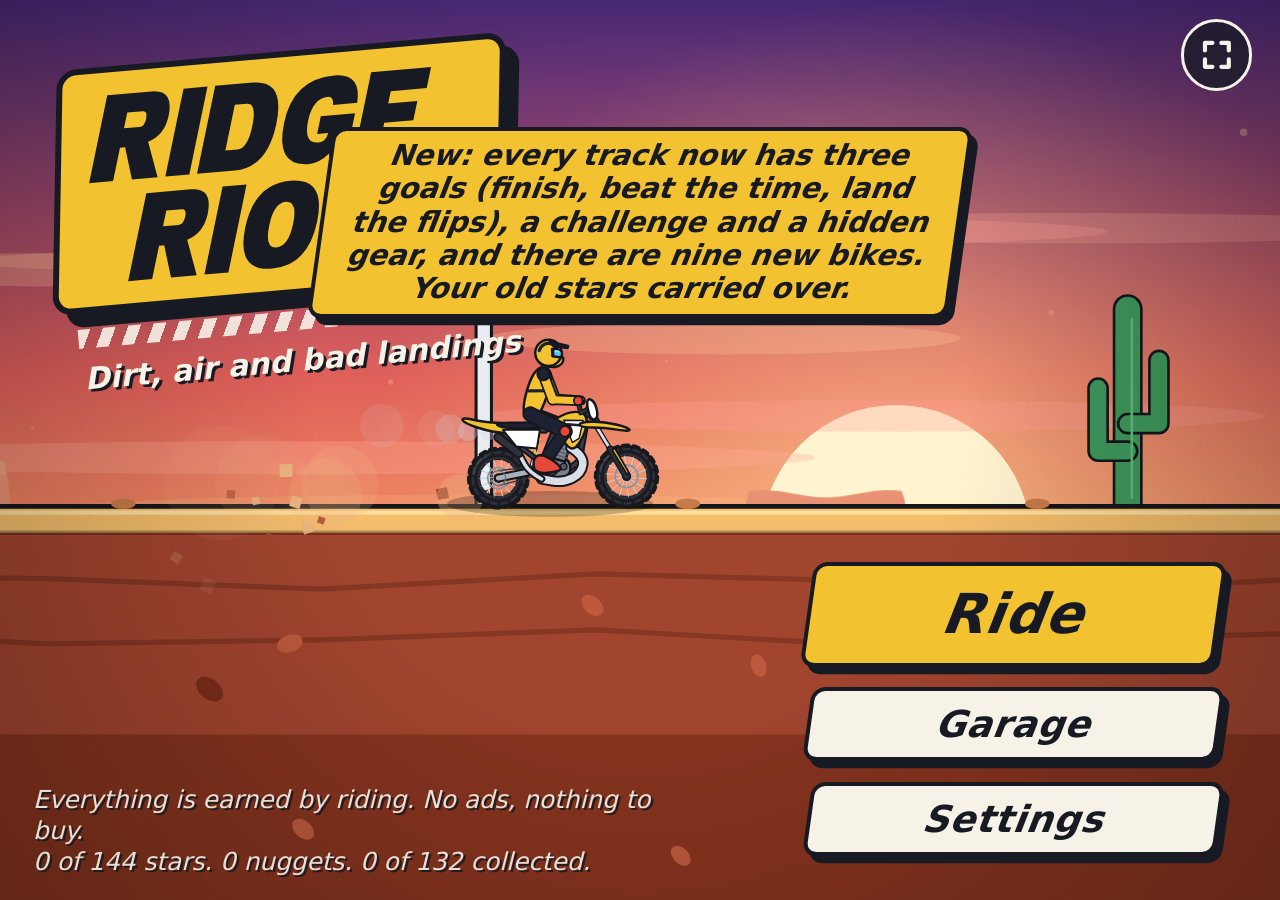
==== commit 33f8996f: "Part B: Cinder Peak (two or three momentum pieces per track, Caldera two roads, gears, challenges) C" ====
--- a/index.html
+++ b/index.html
@@ -2651,28 +2651,37 @@
 ['Hot Start', 'Lava ends the run. Jump too short and that is where you land.', function (b) {
   b.flat(22);
   kick(b, 17, 6.5, 15, 8, { rise: -0.8, R: 7 });
-  b.flat(10).hill(2.0, 18).flat(12);
+  b.flat(10);
+  PC.double(b, 22, 6.5, 1.2, 20, 6, { next: [2, 12], gapAfter: 1 });
+  b.flat(8).hill(2.0, 18).flat(12);
   jump(b, 18, 7, 16, 10, { rise: -1, lip: 1.5 });
-  b.flat(8).waves(2, 16, 1.0).flat(12);
-  jump(b, 19, 8.5, 17, 11, { rise: -1.3, lip: 1.4 });
+  b.flat(8);
+  PC.rollers(b, 4, 6, 1.0, 2);
+  b.flat(10).gearHint({ len: 16 });   // down in the pit between the jump and the mound
+  PC.double(b, 14, 8, 1.8, 20, 6, { next: [2.6, 14], gapAfter: 1, deep: 1.4 });
+  b.flat(10);
+  jump(b, 19, 8.5, 17, 12, { rise: -2.2, lip: 1.4 });
   b.flat(10).table(20, 2.4, 5, 8).flat(14);
-}],
-['Ember Steps', '', function (b) {
-  b.flat(20);
-  b.kicker(20, 8).gap(4, { rise: 0.8 }).flat(12);
-  b.kicker(21, 8).gap(4.5, { rise: 1.0 }).flat(12);
-  b.kicker(22, 8).gap(4.5, { rise: 1.2 }).flat(12);
-  PC.box(b, 8, 3, 3, 7, 3.2);
-  b.flat(6).steps(3, 6, 1.1).flat(14);
-  PC.tunnel(b, 9, 3.2, [[1.1, 10], [1.1, 10]]);
-  b.flat(7);
-  kick(b, 20, 9, 18, 10, { rise: -1.4, R: 6 });
-  b.flat(10);
-  PC.limbo(b, 9, 25, 4.5, 4, 3.1);
+}, { t: 'wheelie', sec: 3 }],
+['Caldera', 'Two roads. Hold lean back at the fork sign to ride the crater rim; ride on to cross the crater floor.', function (b) {
+  b.flat(16).down(24, 22, 12).flat(12, 12).up(24, 22, 12).flat(12, 14);
+  b.drop(2).flat(18);
+  kick(b, 21, 8.5, 18, 10, { rise: -1.2, R: 5.5 });
+  b.flat(14);
+  b.fork({ H: 3.4, rampLen: 16, slab1: 10, slot: 6, slab2: 10, stepH: 1.6, kickH: 0.7, exitLen: 16,
+    low: function (b) { b.ease(9, -1.6).flat(2); PC.rollers(b, 3, 9, 0.7); b.ease(9, 1.6); } });
+  (function () { var f = b.feats.filter(function (q) { return q.t === 'fork'; }).pop(); b.gearAt((f.slot[1] + f.xe) / 2, f.top + 0.95); })();   // on the rim: the high road only
+  b.flat(24);
+  PC.double(b, 22, 6.5, 1.2, 20, 6, { next: [2, 12], gapAfter: 1 });
   b.flat(8);
-  PC.cavejump(b, 9, 3.2, 14, 4);
-  b.flat(14);
-}],
+  hop(b, 18, 6, { rise: -0.4 }).flat(8);
+  hop(b, 18, 6, { rise: -0.4 }).land(15, 8);
+  b.flat(8).down(26, 20, 12).flat(10, 10).hill(1.4, 14).flat(8);
+  PC.rollers(b, 3, 6, 1.0, 2);
+  b.flat(6).up(26, 20, 11).flat(10, 12);
+  b.gap(5, { rise: -2.4 }).land(18, 11);
+  b.flat(16);
+}, { t: 'flip', dir: 'b', n: 1, text: 'A backflip anywhere' }],
 ['Magma Hop', 'Stalactites hang over some jumps. Clear the lava, not the ceiling.', function (b) {
   b.flat(24);
   hop(b, 17, 5.5, { rise: -0.3 }).flat(8);
@@ -2682,67 +2691,108 @@
   b.flat(10).hill(2, 16).flat(8).sign('slow').flat(8);
   PC.limbo(b, 9, 22, 4.5, 4, 3.2);
   b.flat(10);
+  PC.double(b, 14, 8, 1.8, 20, 6, { next: [2.6, 14], gapAfter: 1 });
+  b.flat(10);
+  PC.ledge(b, 3.8, 8);            // the gear sits on a side ledge: lean back at the sign to ride up onto it
+  b.flat(10);
+  PC.rollers(b, 4, 6, 1.0, 2);
+  b.flat(10);
   hop(b, 19, 7, { rise: -0.4 }).flat(9);
   hop(b, 19, 7.5, { rise: -0.5 }).land(16, 8);
+  b.flat(8);
+  jump(b, 19, 8, 17, 12, { rise: -2.4, lip: 1.4 });
   b.flat(14);
-}],
+}, { t: 'combo', seq: ['b', 'f'] }],
 ['The Chimney', 'Low rock roofs. Brake before a hump or you will hit your head.', function (b) {
   b.flat(18).slow(9).roofStart(3.4).flat(10).bumps(4, 4.4, 0.3).flat(10).hill(1.1, 12).flat(10).ease(18, -2).flat(8)
    .roofEnd().go().flat(10);
   kick(b, 18, 8, 16, 9, { rise: -1, R: 6 });
+  b.flat(10).gearHint({ len: 40, minh: 2, below: false });   // high over the double: a slower rider's arc goes up there
+  PC.double(b, 22, 6.5, 1.2, 20, 6, { next: [2, 12], gapAfter: 1 });
   b.flat(8).slow(9).roofStart(3.3).flat(8).ease(16, 2).flat(8).hill(1.3, 12).flat(8).hill(-1.2, 12).flat(8).hill(1.0, 10).flat(10)
    .roofEnd().go().flat(12);
-  kick(b, 20, 9, 18, 10, { rise: -1.4, R: 5.5 });
+  PC.rollers(b, 4, 6, 1.0, 2);
+  b.flat(10);
+  kick(b, 20, 9, 18, 12, { rise: -2.4, R: 5.5 });
   b.flat(14);
-}],
-['Ash Loop', '', function (b) {
-  b.flat(34).loop(4.2).flat(10);
-  kick(b, 18, 8, 16, 9, { rise: -1, R: 6 });
-  b.flat(10);
-  PC.tunnel(b, 9, 3.2, [[1.1, 10]]);
-  b.flat(9).loop(3.8).flat(6).loop(3.8).flat(14).ease(24, -4.5).flat(6);
-  jump(b, 21, 12, 19, 11, { rise: -1.8 });
-  b.flat(8);
-  PC.cavejump(b, 9, 3.4, 16, 4.5);
-  b.flat(8);
-  hop(b, 18, 6, { rise: -0.4 }).flat(9);
-  hop(b, 18, 6.5, { rise: -0.4 }).land(15, 8);
-  b.flat(14);
-}],
-['Fire Walk', '', function (b) {
+}, { t: 'flip', dir: 'f', n: 1, at: 'last', where: 'out of the chimney' }],
+['Fire Walk', 'Doubles over lava country. Too slow cases the second hump; too fast lands you flat.', function (b) {
   b.flat(14).ease(30, -6.5).flat(6);
   jump(b, 22, 15, 20, 12, { rise: -2.4 });
+  b.flat(10);
+  PC.double(b, 22, 6.5, 1.2, 20, 6, { next: [2, 12], gapAfter: 1 });
   b.flat(8).slow(9).roofStart(3.4).flat(8).bumps(6, 3.4, 0.28).flat(8).hill(1.1, 12).flat(10).roofEnd().go().flat(6);
   hop(b, 19, 7, { rise: -0.4 }).flat(10.5);
   hop(b, 19, 7, { rise: -0.4 }).flat(10.5);
   b.kicker(20, 5.5, 0).gap(8, { rise: -0.6 }).land(16, 9);
+  b.flat(10).gearHint({ len: 16 });   // down in the pit between the jump and the mound
+  PC.double(b, 14, 8, 1.8, 20, 6, { next: [2.6, 14], gapAfter: 1, deep: 1.4 });
   b.flat(8);
   PC.box(b, 8, 3, 3, 7, 3.2);
   b.flat(7);
   PC.limbo(b, 9, 25, 4.5, 4, 3.1);
   b.flat(8);
+  PC.rollers(b, 4, 6, 1.0, 2);
+  b.flat(8);
   PC.tunnel(b, 9, 3.2, [[1.1, 10], [-1.0, 10], [1.1, 10]]);
   b.flat(14);
-}],
-['Caldera', '', function (b) {
-  b.flat(16).down(24, 22, 12).flat(12, 12).up(24, 22, 12).flat(12, 14);
-  b.drop(2).flat(18);
-  kick(b, 21, 8.5, 18, 10, { rise: -1.2, R: 5.5 });
+}, { t: 'flip', dir: 'b', n: 1, at: 'biggest', where: 'over the big lava gap' }],
+['Ash Loop', 'Loops, doubles and a roof. Full gas only where it pays.', function (b) {
+  b.flat(34).loop(4.2).flat(10);
+  kick(b, 18, 8, 16, 9, { rise: -1, R: 6 });
+  b.flat(14);
+  PC.rollers(b, 3, 6.5, 1.1, 2);
+  b.flat(10);
+  PC.tunnel(b, 9, 3.2, [[1.1, 10]]);
+  b.flat(9).loop(3.8).flat(6).loop(3.8).flat(14);
+  PC.double(b, 14, 8, 1.8, 20, 6, { next: [2.6, 14], gapAfter: 1 });
+  b.flat(8).ease(24, -4.5).flat(6).gearHint({ len: 36, minh: 1.3 });   // mid-air over the big gap's landing
+  jump(b, 21, 12, 19, 11, { rise: -1.8 });
+  b.flat(14);
+  PC.cavejump(b, 9, 3.4, 16, 4.5);
+  b.flat(10);
+  PC.double(b, 22, 6.5, 1.2, 20, 6, { next: [2, 12], gapAfter: 1 });
   b.flat(8);
-  hop(b, 18, 6, { rise: -0.4 }).flat(8);
-  hop(b, 18, 6, { rise: -0.4 }).land(15, 8);
-  b.flat(8).down(26, 20, 12).flat(10, 10).hill(1.4, 14).flat(8).up(26, 20, 11).flat(10, 12);
-  b.gap(5, { rise: -1.8 }).land(18, 9);
-  b.flat(16);
-}],
-['Eruption', '', function (b) {
+  hop(b, 18, 6, { rise: -0.4 }).flat(9);
+  hop(b, 18, 6.5, { rise: -0.4 }).land(15, 8);
+  b.flat(14);
+}, { t: 'combo', seq: ['f', 'f'], text: 'Two frontflips in one run' }],
+['Ember Steps', 'Step-ups over lava: they want speed. The roofs after them do not.', function (b) {
+  b.flat(20);
+  b.kicker(20, 8).gap(4, { rise: 0.8 }).flat(12);
+  b.kicker(21, 8).gap(4.5, { rise: 1.0 }).flat(12);
+  b.kicker(22, 8).gap(4.5, { rise: 1.2 }).flat(12);
+  PC.box(b, 8, 3, 3, 7, 3.2);
+  b.flat(10);
+  PC.double(b, 22, 6.5, 1.2, 20, 6, { next: [2, 12], gapAfter: 1 });
+  b.flat(6).steps(3, 6, 1.1).flat(14);
+  PC.tunnel(b, 9, 3.2, [[1.1, 10], [1.1, 10]]);
+  b.flat(16).gearHint({ len: 16 });   // down in the pit between the jump and the mound
+  PC.double(b, 14, 8, 1.8, 20, 6, { next: [2.6, 14], gapAfter: 1, deep: 1.4 });
+  b.flat(8);
+  PC.rollers(b, 4, 6, 1.0, 2);
+  b.flat(8);
+  kick(b, 20, 9, 18, 12, { rise: -2.4, R: 6 });
+  b.flat(10);
+  PC.limbo(b, 9, 25, 4.5, 4, 3.1);
+  b.flat(8);
+  PC.cavejump(b, 9, 3.2, 14, 4);
+  b.flat(14);
+}, { t: 'flip', dir: 'f', n: 1, at: 'biggest', where: 'over the big gap' }],
+['Eruption', 'The whole mountain at once. Every piece wants its own speed.', function (b) {
   b.flat(18);
   b.kicker(21, 8).gap(4.5, { rise: 1.0 }).flat(12).kicker(21, 8).gap(4.5, { rise: 1.1 }).flat(12);
   PC.tunnel(b, 9, 3.2, [[1.1, 10], [-1.0, 10], [1.1, 10]]);
+  b.flat(10);
+  PC.double(b, 14, 8, 1.8, 20, 6, { next: [2.6, 14], gapAfter: 1 });
   b.flat(9).loop(4).flat(12).drop(2.6).flat(8).ease(26, -5).flat(6);
   jump(b, 22, 13.5, 20, 12, { rise: -2 });
   b.flat(8);
   PC.box(b, 8, 3, 3, 7, 3.2);
+  b.flat(10);
+  PC.rollers(b, 4, 6, 1.0, 2);
+  b.flat(8).gearHint({ len: 16 });   // down in the pit between the jump and the mound
+  PC.double(b, 22, 6.5, 1.2, 20, 6, { next: [2, 12], gapAfter: 1, deep: 1.6 });
   b.flat(8);
   hop(b, 18, 6.5, { rise: -0.4 }).flat(8);
   hop(b, 18, 6.5, { rise: -0.4 }).land(15, 8);
@@ -2751,9 +2801,9 @@
   b.flat(7);
   PC.cavejump(b, 9, 3.2, 14, 4);
   b.flat(7);
-  kick(b, 21, 9, 19, 10, { rise: -1.4, R: 5.5 });
+  kick(b, 21, 9, 19, 12, { rise: -2.2, R: 5.5 });
   b.flat(14);
-}],
+}, { t: 'combo', seq: ['b', 'f', 'b'], text: 'Backflip, frontflip, backflip, in one run' }],
 
 /* ----------------------------- LOW ORBIT ---------------------------- */
 ['One Small Hop', 'A third of the gravity. Jumps go three times as far and flips come easy.', function (b) {
@@ -3148,7 +3198,13 @@
   'aurora': [307.5, -13.3],
   'powder-keg': [284.4, -12.1],
   'avalanche': [336.6, -39.6],
-  'glacier-loop': [233, -5.8]
+  'glacier-loop': [233, -5.8],
+  'hot-start': [210.2, -8.1],
+  'fire-walk': [288.5, -17],
+  'ash-loop': [276.2, -9.4],
+  'eruption': [358.7, -14],
+  'the-chimney': [187.6, -3.1],
+  'ember-steps': [262.1, -2.7]
 };
 if (typeof module !== 'undefined' && module.exports) module.exports = RR;
 })(typeof window !== 'undefined' ? window : globalThis);
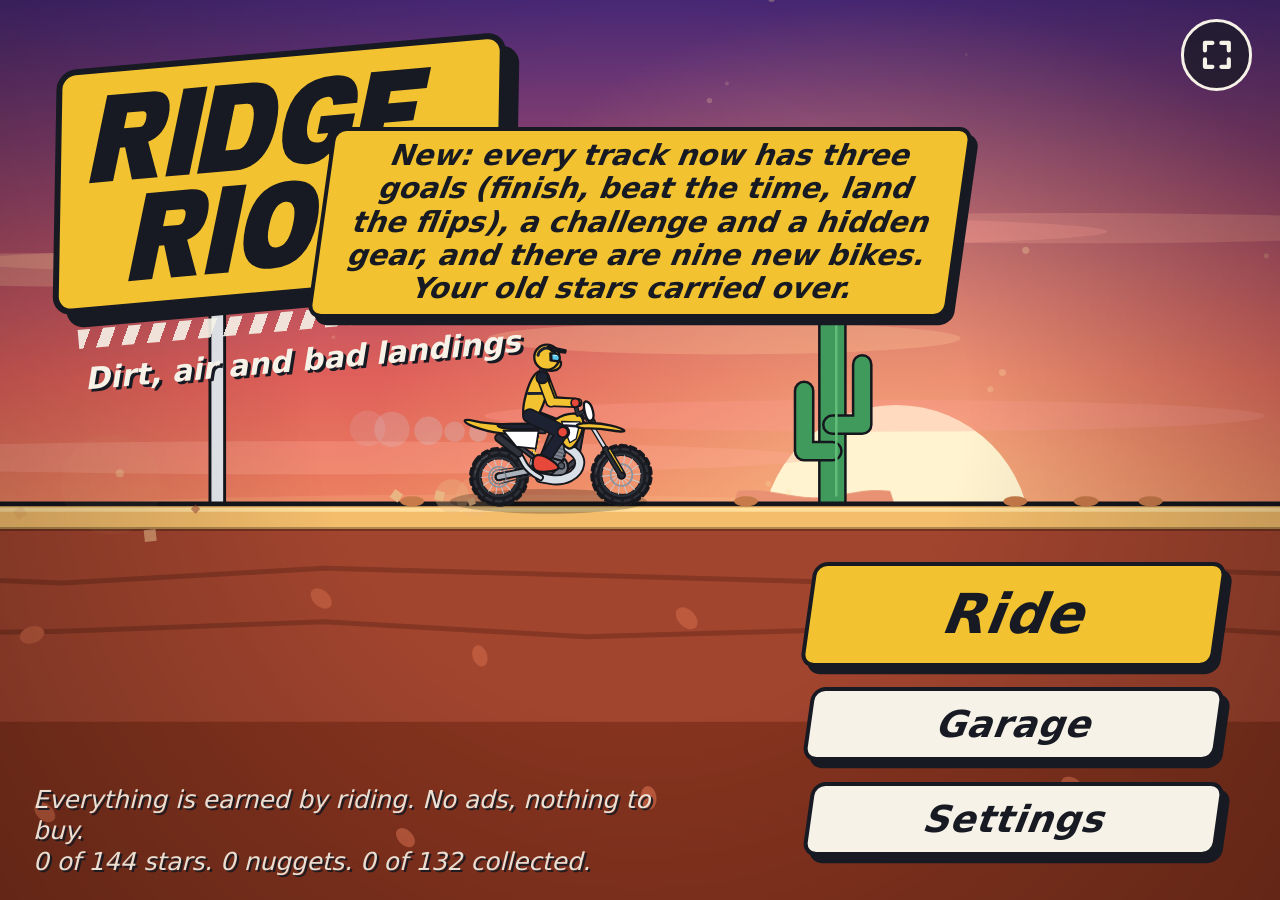
==== commit 26586b3e: "Part B: Low Orbit (gears, challenges, Regolith two roads with a single slab for low gravity); Washbo" ====
--- a/index.html
+++ b/index.html
@@ -2258,9 +2258,10 @@
 }, { t: 'flip', dir: 'f', n: 1, text: 'A frontflip anywhere' }],
 ['Washboard', 'Rock overhead means slow down. Brake before the hump, or it throws you into the roof.', function (b) {
   b.flat(14).bumps(8, 3.4, 0.26).flat(8).ease(18, -2.5).flat(6);
-  PC.rollers(b, 4, 6, 1.0, 2);
   b.flat(8).steps(4, 6, 0.7).flat(14).sign('slow').flat(10);
   PC.tunnel(b, 9, 3.6, [[1.1, 10]]);
+  b.flat(10);
+  PC.rollers(b, 4, 6, 1.0, 2);
   b.flat(8).hill(-1.6, 14).flat(8).bumps(9, 2.8, 0.22).flat(10);
   PC.double(b, 22, 6.5, 1.2, 20, 6, { next: [2, 12], gapAfter: 1 });
   b.flat(8).table(17, 1.8, 4, 8).flat(8).logs(3, 6, 0.2).flat(10).gearHint({ len: 30, minh: 1.3 });   // mid-air over the last landing
@@ -2543,11 +2544,11 @@
 ['Slip Road', 'You cannot brake on ice. Lose the speed before you reach it.', function (b) {
   b.flat(18).surface('ice').down(12, 22, 16).flat(10).surface();
   jump(b, 18, 8, 16, 11, { rise: -2 });
-  b.flat(10);
+  b.flat(10).up(16, 14, 12).flat(8, 14).sign('slow').flat(8);
+  b.slow(6).flat(4).surface('ice').down(10, 14, 14).flat(4, 12); PC.cave(b, 3.4, [[1.1, 10]]); b.surface().go();
+  b.flat(12);
   PC.double(b, 14, 8, 1.8, 20, 6, { next: [2.6, 14], gapAfter: 1 });
-  b.flat(8).up(16, 14, 12).flat(8, 14).sign('slow').flat(8);
-  b.slow(6).flat(4).surface('ice').down(10, 14, 14).flat(4, 12); PC.cave(b, 3.4, [[1.1, 10]]); b.surface().go();
-  b.flat(12).hill(2.2, 16).surface('ice').flat(14).surface().flat(10);
+  b.flat(8).hill(2.2, 16).surface('ice').flat(14).surface().flat(10);
   PC.ledge(b, 3.8, 8);            // the gear sits on a side ledge: lean back at the sign to ride up onto it
   b.flat(8);
   kick(b, 19, 9, 17, 10, { rise: -1.2, R: 6.5 });
@@ -2806,33 +2807,39 @@
 }, { t: 'combo', seq: ['b', 'f', 'b'], text: 'Backflip, frontflip, backflip, in one run' }],
 
 /* ----------------------------- LOW ORBIT ---------------------------- */
+/* Low gravity: landing flat costs almost nothing, so the doubles and rollers that teach speed elsewhere do not bite
+   here (tools/momentum.js: flat out is quickest on every shape tried). Low Orbit is about air instead. */
 ['One Small Hop', 'A third of the gravity. Jumps go three times as far and flips come easy.', function (b) {
-  b.flat(22).hill(1.4, 26).flat(14).table(14, 1.8, 9, 12).flat(20);
+  b.flat(22).hill(1.4, 26).flat(14).table(14, 1.8, 9, 12).flat(20).gearHint({ len: 40, minh: 1.3 });   // mid-air over the landing: come in slow
   jump(b, 15, 12, 12, 14, { rise: -1, lip: 2 });
   b.flat(18).hill(-1.6, 34).flat(14).table(17, 2.6, 9, 12).flat(22);
-}],
+}, { t: 'multi', n: 2, text: 'A double flip in one jump' }],
 ['Crater Maker', 'Low gravity means a small hump throws you a long way up. Go gently under anything.', function (b) {
   b.flat(16).hill(-2, 40).flat(12).hill(-2.8, 48).flat(14);
   jump(b, 20, 20, 16, 14, { rise: -1.5 });
   b.flat(20).sign('slow').flat(12);
   PC.tunnel(b, 8, 3.6, [[1.0, 12]]);
-  b.flat(8).hill(-2.2, 40).flat(10).up(20, 14, 14).flat(10, 16).drop(4).flat(26);
-}],
+  b.flat(14).gearHint({ len: 22 });   // down in the crater between the jump and the mound
+  PC.double(b, 14, 10, 1.8, 20, 10, { next: [2.6, 20], gapAfter: 1, deep: 2.2 });
+  b.flat(10).hill(-2.2, 40).flat(10).up(20, 14, 14).flat(10, 16).drop(4).flat(26);
+}, { t: 'combo', seq: ['b', 'f'] }],
 ['Slow Float', 'Things float up here, and so do you. Small jumps under the pylons.', function (b) {
   b.flat(34).sign('slow').flat(10);
   PC.cavejump(b, 8, 4.0, 12, 8);
   b.flat(16);
   jump(b, 20, 22, 17, 16, { rise: -2 });
-  b.flat(14).table(20, 3.4, 9, 12).flat(22).sign('slow').flat(10);
+  b.flat(14).table(20, 3.4, 9, 12).flat(18);
+  PC.ledge(b, 4.0, 10, { at: 0.1 });   // the gear sits at the top of a side ledge's ramp: lean back at the sign to ride up there
+  b.flat(12).sign('slow').flat(10);
   PC.limbo(b, 8, 14, 7, 8, 3.3, { land: 10, landLen: 10 });
   b.flat(16);
   jump(b, 22, 25, 19, 18, { rise: -3 });
   b.flat(22);
-}],
-['Dark Side', '', function (b) {
+}, { t: 'combo', seq: ['f', 'f', 'f'], text: 'Three frontflips in one run' }],
+['Dark Side', 'No light, no air, no grip to spare. Lean through the big jumps for the flips.', function (b) {
   b.flat(18).bumps(5, 5.5, 0.3).flat(22);
   PC.box(b, 7, 2.6, 0, 9, 3.1);
-  b.flat(8).up(22, 16, 13).flat(8, 16).drop(5).flat(30);
+  b.flat(8).up(22, 16, 13).flat(8, 16).drop(5).flat(30).gearHint({ len: 44, minh: 1.5 });   // mid-air over the landing: come in slow
   jump(b, 18, 16, 16, 14, { rise: -1.5 });
   b.flat(18);
   PC.tunnel(b, 8, 3.6, [[1.0, 12], [0.8, 12]]);
@@ -2841,25 +2848,31 @@
   b.flat(12);
   kick(b, 20, 20, 19, 18, { rise: -3, R: 8 });
   b.flat(20);
-}],
-['Double Loop', '', function (b) {
-  b.flat(40).loop(6.5).flat(22).loop(7.5).flat(20);
+}, { t: 'combo', seq: ['f', 'b', 'f', 'b'], text: 'Frontflip, backflip, frontflip, backflip' }],
+['Double Loop', 'Two giant loops, then the longest jump yet. Lean the whole way across.', function (b) {
+  b.flat(40).loop(6.5).flat(22).loop(7.5).flat(20).gearHint({ len: 50 });   // at the near end of the landing: only a short jump comes down there
   jump(b, 21, 22, 18, 16, { rise: -2 });
   b.flat(20).loop(5.5).flat(22);
-}],
-['Regolith', '', function (b) {
+}, { t: 'multi', n: 3, text: 'A triple flip in one jump' }],
+['Regolith', 'Two roads. Hold lean back at the fork sign for the high road; ride on for the dust below.', function (b) {
   b.flat(14).surface('sand').flat(16).surface().bumps(6, 4.5, 0.4).flat(10).hill(-4, 30).flat(10);
   PC.tunnel(b, 8, 3.6, [[1.0, 12], [0.8, 12]]);
   b.flat(4).surface('sand').flat(12).surface().flat(6);
   jump(b, 20, 18, 17, 14, { rise: -1.5 });
-  b.flat(26);
+  b.flat(20);
+  b.fork({ one: true, H: 3.6, rampLen: 18, slab1: 28, kickH: 0, exitLen: 20,
+    low: function (b) { b.ease(10, -1.8).flat(2); PC.rollers(b, 3, 11, 0.45); b.ease(10, 1.8); } });
+  (function () { var f = b.feats.filter(function (q) { return q.t === 'fork'; }).pop(); b.gearAt(f.a0 + 1, f.top + 1.0); })();   // at the top of the ramp: the high road only (in this gravity the ramp throws you clean over the slab)
+  b.flat(20);
   PC.box(b, 7, 2.6, 0, 9, 3.1);
   b.flat(4).surface('sand').flat(12).surface().flat(10);
   PC.cavejump(b, 8, 4.0, 12, 8);
+  b.flat(14);
+  jump(b, 20, 18, 17, 14, { rise: -2 });
   b.flat(16);
-}],
-['Escape Velocity', '', function (b) {
-  b.flat(14).down(18, 30, 16).flat(8, 12);
+}, { t: 'multi', n: 2, at: 'biggest', text: 'A double flip over the big gap' }],
+['Escape Velocity', 'Downhill into the biggest gaps in the game. Hold your nerve, and your lean.', function (b) {
+  b.flat(14).down(18, 30, 16).flat(8, 12).gearHint({ dx: 10, len: 50 });   // at the near end of the first landing: only a short jump comes down there
   jump(b, 23, 33, 21, 24, { rise: -5 });
   b.flat(16);
   PC.tunnel(b, 8, 3.4, [[1.0, 14], [0.8, 12]]);
@@ -2868,8 +2881,8 @@
   b.flat(30);
   PC.tunnel(b, 8, 3.6, [[1.0, 12]]);
   b.flat(18);
-}],
-['Riot Run', '', function (b) {
+}, { t: 'multi', n: 3, at: 'biggest', text: 'A triple flip over the biggest gap' }],
+['Riot Run', 'The last track. Everything you have learned, at a third of the gravity.', function (b) {
   b.flat(26).loop(6).flat(16);
   jump(b, 21, 22, 18, 16, { rise: -2 });
   b.flat(18);
@@ -2880,10 +2893,12 @@
   jump(b, 23, 33, 21, 24, { rise: -5 });
   b.flat(26);
   PC.cavejump(b, 8, 4.2, 14, 8);
+  b.flat(14).gearHint({ len: 22 });   // down in the crater between the jump and the mound
+  PC.double(b, 14, 10, 1.8, 20, 10, { next: [2.6, 20], gapAfter: 1, deep: 2.2 });
   b.flat(12);
   PC.limbo(b, 8, 14, 7, 8, 3.3, { land: 10, landLen: 10 });
   b.flat(22);
-}]
+}, { t: 'combo', seq: ['b', 'f', 'b', 'f', 'b'], text: 'Five flips in one run, switching way each time' }]
 ];
 
 /* Running order inside each world, easiest first. The recipes above are grouped
@@ -3178,7 +3193,7 @@
   'first-gear': [217.6, -3.6],
   'rolling-dunes': [169.1, -6.8],
   'loop-de-dust': [180.2, -6.6],
-  'washboard': [374.6, -8.2],
+  'washboard': [384.7, -8.2],
   'gulch-gap': [238, -14.7],
   'canyon-run': [395.1, -20],
   'log-jam': [152.1, -3.2],
@@ -3204,7 +3219,13 @@
   'ash-loop': [276.2, -9.4],
   'eruption': [358.7, -14],
   'the-chimney': [187.6, -3.1],
-  'ember-steps': [262.1, -2.7]
+  'ember-steps': [262.1, -2.7],
+  'one-small-hop': [146, -1.4],
+  'crater-maker': [263.8, -6.1],
+  'dark-side': [196.4, 0.5],
+  'riot-run': [439.5, -35.1],
+  'double-loop': [136.2, -5.3],
+  'escape-velocity': [105.4, -14.1]
 };
 if (typeof module !== 'undefined' && module.exports) module.exports = RR;
 })(typeof window !== 'undefined' ? window : globalThis);
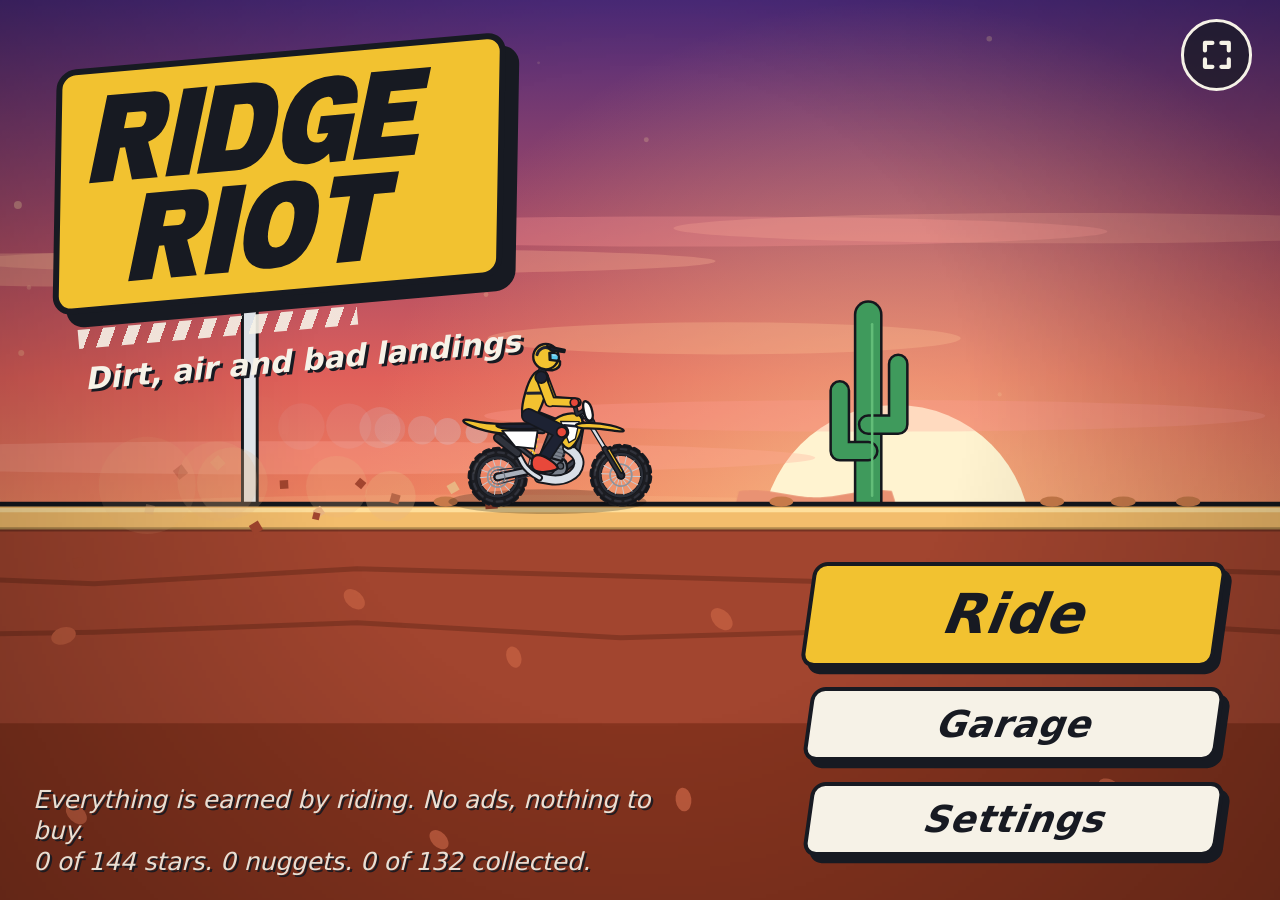
==== commit a20b6fdd: "Part B finished and tested: star targets for all 48 tracks (one-run three-star proof), tuning from t" ====
--- a/index.html
+++ b/index.html
@@ -137,6 +137,7 @@
 /* a tile's height is set by the script (--th, from the width of a column) because a grid will not count aspect-ratio when it works out how tall each row is */
 .tiles.scroll .tile { aspect-ratio: 1 / 0.92; min-height: auto; height: var(--th, auto); touch-action: pan-y; }
 .t7.scroll .tile, .t6.scroll .tile { aspect-ratio: 1 / 1; }
+.t6.scroll.bk .tile { aspect-ratio: 1 / 0.7; }
 .t6 { grid-template-columns: repeat(6, 1fr); } .t7 { grid-template-columns: repeat(7, 1fr); } .t9 { grid-template-columns: repeat(9, 1fr); }
 .sep { grid-column: 1 / -1; display: flex; align-items: baseline; gap: 0.5rem; padding: 0.05rem 0.2rem 0; border-bottom: 0.12rem solid var(--tc, var(--ink)); font-size: 0.8rem; line-height: 1.15; }
 .sep b { font-weight: 900; font-style: italic; } .sep i { font-style: normal; font-weight: 700; opacity: 0.7; }
@@ -247,7 +248,7 @@
 .center { position: absolute; left: 50%; top: 50%; transform: translate(-50%, -50%); text-align: center; }
 #s-pause .center { display: flex; flex-direction: column; gap: 0.7rem; width: 15rem; }
 #s-pause h2 { margin-bottom: 0.4rem; font-size: 2.4rem; }
-.res { position: absolute; left: 50%; top: 50%; transform: translate(-50%, -51%); width: min(38rem, calc(100% - 2rem - var(--safe-l) - var(--safe-r))); max-height: calc(100% - 1.4rem - var(--safe-b)); padding: 0.55rem 1.1rem 0.8rem; text-align: center; }
+.res { position: absolute; left: 50%; top: 50%; transform: translate(-50%, -51%); width: min(38rem, calc(100% - 2rem - var(--safe-l) - var(--safe-r))); max-height: calc(100% - 1.4rem - var(--safe-b)); padding: 0.45rem 1.1rem 0.65rem; text-align: center; }
 .res .tn { font-size: 0.95rem; font-weight: 800; font-style: italic; opacity: 0.75; }
 .res .time { font-size: 3.5rem; font-weight: 900; font-style: italic; line-height: 0.95; font-variant-numeric: tabular-nums; }
 .res .big { font-size: 2.6rem; display: flex; justify-content: center; gap: 0.5rem; margin: 0.1rem 0 0.15rem; color: rgba(23, 26, 34, 0.16); }
@@ -261,7 +262,7 @@
 .res .pay span { font-weight: 500; opacity: 0.75; font-size: 0.84rem; }
 .res .unl { margin-top: 0.15rem; font-size: 0.95rem; font-weight: 800; color: var(--blue); line-height: 1.15; }
 .res .unl.gold { color: #b9801a; }
-.res .btns { display: flex; justify-content: center; align-items: center; gap: 0.5rem; margin-top: 0.5rem; flex-wrap: wrap; row-gap: 0.45rem; }
+.res .btns { display: flex; justify-content: center; align-items: center; gap: 0.5rem; margin-top: 0.35rem; flex-wrap: wrap; row-gap: 0.35rem; }
 .res .btns .btn { font-size: 1.15rem; padding: 0.3rem 0.9rem; min-height: 2.5rem; }
 .res .btns .btn.small { font-size: 0.95rem; padding: 0.2rem 0.7rem; min-height: 2.45rem; }
 #toast { position: absolute; left: 50%; top: calc(4.6rem + var(--safe-t)); max-width: calc(100% - 2rem - var(--safe-l) - var(--safe-r)); transform: translate(-50%, -9rem) skewX(-8deg); transition: transform 0.25s cubic-bezier(0.2, 1.2, 0.4, 1); padding: 0.3rem 1rem; font-weight: 900; font-style: italic; font-size: 1.05rem; line-height: 1.15; text-align: center; background: var(--yellow); pointer-events: none; z-index: 5; }
@@ -1596,7 +1597,7 @@
   {
     id: 'turbo', name: 'Spool 600', kind: 'turbo', tag: 'Hold the gas and it keeps pulling', wipe: 'blowoff',
     blurb: 'A street tracker with a turbocharger the size of a melon bolted to the side.',
-    trick: 'Turbo: the longer you hold the gas, the harder it pulls, up to half as much again after two seconds. Let off for a moment and the boost is gone.',
+    trick: 'Turbo: hold the gas and it pulls harder, up to half as much again after two seconds. Let off and the boost is gone.',
     mass: 205, kgyr: 0.47, wb: 1.45, rr: 0.32, rf: 0.32, com: [0.68, 0.76], wheelMass: [12, 10], rake: 26, swing: 9,
     sus: [{ travel: 0.18, freq: 2.3, sag: 0.3, zc: 0.46, zr: 1.0 }, { travel: 0.19, freq: 2.25, sag: 0.3, zc: 0.44, zr: 0.95 }],
     accel: 0.64, vp: 10, vmax: 16.6, grip: 1.04, brake: 0.95, leanAcc: 13.5, spin: 5.8, cda: 0.5, turbo: { build: 2.2, power: 0.5, top: 0.16 },
@@ -1620,7 +1621,7 @@
   {
     id: 'gecko', name: 'Gecko', kind: 'gecko', tag: 'Sticks to walls for a moment', wipe: 'splat',
     blurb: 'Soft, tacky tyres that suck onto whatever they touch. Lands like it is glued down.',
-    trick: 'Tacky tyres hold you onto walls, steep faces and loop tops for about a second, then let go until you reach gentle ground.',
+    trick: 'Sticky tyres hold onto walls, steep faces and loop tops for about a second, then need gentle ground to grip again.',
     mass: 178, kgyr: 0.45, wb: 1.36, rr: 0.30, rf: 0.31, com: [0.62, 0.72], wheelMass: [10, 9], rake: 26, swing: 9,
     sus: [{ travel: 0.22, freq: 2.1, sag: 0.3, zc: 0.45, zr: 0.95 }, { travel: 0.23, freq: 2.05, sag: 0.3, zc: 0.42, zr: 0.9 }],
     accel: 0.68, vp: 9, vmax: 16.2, grip: 1.18, brake: 0.9, leanAcc: 15.5, spin: 6.0, cda: 0.5, stick: { f: 1.2, t: 1.2 },
@@ -2226,16 +2227,13 @@
 ['Hop Skip', 'In the air, lean forward drops the nose and lean back lifts it.', function (b) {
   b.flat(24).sign('jump');
   jump(b, 13, 4, 11, 8, { rise: -0.8, lip: 1.6 });
+  b.flat(24);
+  PC.double(b, 14, 8, 1.6, 18, 7, { next: [2.2, 14], gapAfter: 1.5, face: 26 });
   b.flat(14);
-  PC.double(b, 22, 6.5, 1.2, 20, 6, { next: [2, 12], gapAfter: 1 });
-  b.flat(12);
-  b.hill(1.6, 20).flat(10);
-  jump(b, 17, 6, 15, 10, { rise: -2.2, lip: 1.6 });
-  b.flat(4);
-  jump(b, 19, 7, 17, 11, { rise: -3, lip: 1.4 });
-  b.flat(12);
   PC.ledge(b, 3.7, 8);            // the gear sits on a side ledge: lean back at the sign to ride up onto it
-  b.flat(10);
+  b.flat(10).hill(1.3, 24).flat(14);
+  jump(b, 19, 7, 17, 14, { rise: -4, lip: 1.4 });
+  b.flat(16);
 }, { t: 'combo', seq: ['b', 'f'] }],
 ['Loop de Dust', 'Loops need speed. Hold the gas all the way round and do not lean.', function (b) {
   b.flat(34).sign('loop').loop(3.6).flat(18);
@@ -2381,7 +2379,7 @@
   PC.tunnel(b, 9, 3.2, [[1.1, 10], [-0.9, 9], [1.1, 10]]);
   b.flat(10).gearHint({ len: 22, minh: 1.3 });   // high over the double: only a slow rider's arc goes up there
   PC.double(b, 14, 8, 1.8, 20, 6, { next: [2.6, 14], gapAfter: 1 });
-  b.flat(8);
+  b.flat(10).ease(20, -2.5).flat(10);
   kick(b, 21, 11, 20, 12, { rise: -2.0, R: 6.5 });
   b.flat(12);
   PC.limbo(b, 9, 22, 4.5, 4, 3.0);
@@ -2415,19 +2413,20 @@
 ['Green Flag', 'Yellow arrows on the road are boost strips. Ride over them with the gas open. There is a bus to clear at the end.', function (b) {
   b.flat(18).kerb(6).flat(8).boost(6).flat(22).table(12, 1.4, 7, 10).flat(14);
   PC.double(b, 14, 8, 1.8, 20, 6, { next: [2.6, 14], gapAfter: 1 });
+  b.flat(12);
+  PC.rollers(b, 3, 6, 1.0, 2);
   b.flat(10).ease(24, -3).flat(8).kerb(5).flat(6).boost(6).flat(16).hill(1.6, 20).flat(10);
-  PC.rollers(b, 3, 6, 1.0, 2);
   b.flat(10).gearHint({ len: 30, minh: 1.3 });   // mid-air over the bus landing: only a slow arc goes there
   ramp(b, 16, 9, 1.4); b.buses(2, { rise: -1.4 }).land(14, 10).flat(18);
-}, { t: 'wheelie', sec: 3 }],
+}, { t: 'wheelie', sec: 2.5 }],
 ['Rumble Strip', 'Kerbs shake the bike. Stay loose and keep the gas on.', function (b) {
   b.flat(14).kerb(10).flat(6).bumps(4, 4.4, 0.26).flat(8).kerb(8).flat(6);
-  ramp(b, 14, 8, 1.2); b.drop(0.9).flat(12);
-  ramp(b, 14, 8, 1.2); b.drop(0.9).flat(10);
+  ramp(b, 14, 8, 1.2); b.land(12, 4.3).flat(12);
+  ramp(b, 14, 8, 1.2); b.land(12, 4.3).flat(22);
   b.gearHint({ len: 16 });        // down in the pit between the jump and the mound
   PC.double(b, 22, 6.5, 1.2, 20, 6, { next: [2, 12], gapAfter: 1, deep: 1.6 });
   b.flat(8);
-  ramp(b, 16, 8, 1.2); b.drop(1.2).flat(10).logs(3, 6, 0.2).flat(8).ease(22, -3.5).flat(6).kerb(8).flat(6).boost(6).flat(10)
+  ramp(b, 16, 8, 1.2); b.land(14, 5).flat(10).logs(3, 6, 0.2).flat(8).ease(22, -3.5).flat(6).kerb(8).flat(6).boost(6).flat(10)
    .table(18, 2.0, 5, 8).flat(8).logs(2, 6, 0.2).flat(12);
   ramp(b, 18, 8, 1.4); b.buses(2, { rise: -2.2 }).land(16, 10).flat(14);
 }, { t: 'flip', dir: 'f', n: 1, at: 'last', where: 'over the buses' }],
@@ -3132,55 +3131,55 @@
 var RR = root.RR || (root.RR = {});
 RR.STAR_TIMES = [
   [21.2, 1],   //  1 First Gear: robot 19.6s with 2 flips (flips b up to 1), careful run without flips 19.8s
-  [25.1, 2],   //  2 Rolling Dunes: robot 23.2s with 3 flips (flips b up to 1), careful run without flips 23.5s
-  [18.6, 2],   //  3 Hop Skip: robot 17.2s with 3 flips (flips f up to 1), careful run without flips 17.5s
+  [25.0, 2],   //  2 Rolling Dunes: robot 23.1s with 3 flips (flips alt up to 1), careful run without flips 23.5s
+  [22.0, 1],   //  3 Hop Skip: robot 20.4s with 2 flips (low road, flips f up to 1), careful run without flips 20.4s
   [22.1, 1],   //  4 Loop de Dust: robot 20.5s with 2 flips (flips b up to 1), careful run without flips 20.8s
   [23.2, 1],   //  5 Mesa Drop: robot 21.5s with 1 flip (high road, flips f up to 1), careful run without flips 21.8s
-  [36.1, 3],   //  6 Washboard: robot 33.4s with 4 flips (flips f up to 1), careful run without flips 33.6s
+  [37.5, 3],   //  6 Washboard: robot 34.7s with 4 flips (flips f up to 1), careful run without flips 35.5s
   [28.8, 2],   //  7 Gulch Gap: robot 26.6s with 3 flips (flips alt up to 1), careful run without flips 27.6s
   [41.2, 3],   //  8 Canyon Run: robot 38.1s with 4 flips (flips b up to 1), careful run without flips 38.6s
-  [21.5, 1],   //  9 Log Jam: robot 20.3s with 0 flips (flips b up to 1), careful run without flips 20.3s
-  [20.6, 1],   // 10 Mossy Loop: robot 19.4s with 1 flip (flips f up to 1), careful run without flips 19.5s
-  [19.9, 1],   // 11 Timber Table: robot 18.8s with 2 flips (flips alt up to 1), careful run without flips 18.9s
-  [29.3, 1],   // 12 Sawmill: robot 27.6s with 1 flip (flips f up to 1), careful run without flips 27.7s
-  [36.6, 1],   // 13 Root Rage: robot 34.5s with 0 flips (flips b up to 1), careful run without flips 34.5s
-  [24.2, 1],   // 14 Creek Hop: robot 22.9s with 0 flips (flips b up to 1), careful run without flips 22.9s
-  [34.8, 1],   // 15 Beaver Dam: robot 32.8s with 2 flips (flips alt up to 1), careful run without flips 33.2s
-  [40.8, 2],   // 16 Old Growth: robot 38.5s with 3 flips (flips alt up to 1), careful run without flips 38.7s
-  [17.0, 1],   // 17 Green Flag: robot 16.2s with 0 flips (flips b up to 1), careful run without flips 16.2s
-  [21.0, 1],   // 18 Rumble Strip: robot 20.0s with 1 flip (flips f up to 1), careful run without flips 20.2s
-  [26.4, 1],   // 19 Oil Slick: robot 25.2s with 2 flips (flips f up to 1), careful run without flips 26.1s
-  [22.8, 1],   // 20 Bus Stop: robot 21.7s with 1 flip (flips b up to 1), careful run without flips 21.8s
-  [29.2, 1],   // 21 Pit Lane: robot 27.8s with 1 flip (flips b up to 1), careful run without flips 27.8s
-  [28.2, 1],   // 22 Seven Buses: robot 26.9s with 2 flips (flips b up to 1), careful run without flips 27.1s
-  [32.3, 1],   // 23 Stunt Show: robot 30.8s with 1 flip (flips b up to 1), careful run without flips 30.8s
-  [37.6, 2],   // 24 Chequered Flag: robot 35.8s with 3 flips (flips alt up to 1), careful run without flips 36.0s
-  [20.3, 1],   // 25 Black Ice: robot 19.5s with 0 flips (flips b up to 1), careful run without flips 19.5s
-  [23.1, 1],   // 26 Glacier Loop: robot 22.2s with 1 flip (flips f up to 1), careful run without flips 22.3s
-  [24.8, 1],   // 27 Slip Road: robot 23.8s with 1 flip (flips b up to 1), careful run without flips 24.0s
-  [33.2, 1],   // 28 Whiteout: robot 31.9s with 1 flip (flips f up to 1), careful run without flips 32.3s
-  [37.6, 1],   // 29 Aurora: robot 36.1s with 2 flips (flips f up to 1), careful run without flips 36.2s
-  [32.9, 1],   // 30 Powder Keg: robot 31.6s with 1 flip (flips b up to 1), careful run without flips 31.8s
-  [28.5, 1],   // 31 Crevasse: robot 27.4s with 2 flips (flips f up to 1), careful run without flips 27.4s
-  [40.0, 2],   // 32 Avalanche: robot 38.4s with 3 flips (flips alt up to 1), careful run without flips 39.1s
-  [19.2, 2],   // 33 Hot Start: robot 18.7s with 3 flips (flips b up to 1), careful run without flips 19.4s
-  [25.6, 1],   // 34 Caldera: robot 24.8s with 2 flips (flips f up to 1), careful run without flips 24.9s
-  [20.3, 1],   // 35 Magma Hop: robot 19.7s with 2 flips (flips f up to 1), careful run without flips 19.9s
-  [30.7, 1],   // 36 The Chimney: robot 29.8s with 0 flips (flips b up to 1), careful run without flips 29.8s
-  [35.8, 1],   // 37 Fire Walk: robot 34.8s with 2 flips (flips b up to 1), careful run without flips 34.8s
-  [30.8, 1],   // 38 Ash Loop: robot 29.9s with 2 flips (flips alt up to 1), careful run without flips 30.0s
-  [30.6, 1],   // 39 Ember Steps: robot 29.7s with 1 flip (flips b up to 1), careful run without flips 29.7s
-  [40.4, 3],   // 40 Eruption: robot 39.2s with 4 flips (flips f up to 1), careful run without flips 39.4s
+  [26.0, 1],   //  9 Log Jam: robot 24.5s with 1 flip (flips f up to 1), careful run without flips 24.5s
+  [27.8, 2],   // 10 Mossy Loop: robot 26.2s with 3 flips (flips alt up to 1), careful run without flips 27.1s
+  [29.6, 2],   // 11 Timber Table: robot 27.9s with 3 flips (low road, flips b up to 1), careful run without flips 28.0s
+  [35.2, 1],   // 12 Sawmill: robot 33.2s with 1 flip (low road, flips b up to 1), careful run without flips 33.2s
+  [44.3, 1],   // 13 Root Rage: robot 41.8s with 2 flips (flips f up to 1), careful run without flips 41.9s
+  [28.3, 1],   // 14 Creek Hop: robot 26.7s with 2 flips (flips f up to 1), careful run without flips 26.8s
+  [45.7, 3],   // 15 Beaver Dam: robot 43.1s with 4 flips (flips alt up to 1), careful run without flips 43.8s
+  [50.1, 4],   // 16 Old Growth: robot 47.3s with 6 flips (flips alt up to 1), careful run without flips 47.5s
+  [27.2, 2],   // 17 Green Flag: robot 25.9s with 3 flips (flips alt up to 1), careful run without flips 26.4s
+  [28.4, 2],   // 18 Rumble Strip: robot 27.1s with 3 flips (flips f up to 1), careful run without flips 27.8s
+  [34.8, 1],   // 19 Oil Slick: robot 33.1s with 1 flip (low road, flips b up to 1), careful run without flips 33.2s
+  [33.6, 2],   // 20 Bus Stop: robot 32.0s with 3 flips (flips f up to 1), careful run without flips 32.2s
+  [35.8, 1],   // 21 Pit Lane: robot 34.1s with 2 flips (high road, flips b up to 1), careful run without flips 34.4s
+  [38.8, 3],   // 22 Seven Buses: robot 36.9s with 4 flips (flips alt up to 1), careful run without flips 37.2s
+  [40.9, 2],   // 23 Stunt Show: robot 38.9s with 3 flips (flips alt up to 1), careful run without flips 39.3s
+  [48.3, 3],   // 24 Chequered Flag: robot 46.0s with 5 flips (flips f up to 1), careful run without flips 46.6s
+  [27.8, 2],   // 25 Black Ice: robot 26.7s with 3 flips (flips alt up to 1), careful run without flips 26.8s
+  [32.8, 2],   // 26 Glacier Loop: robot 31.6s with 3 flips (flips f up to 1), careful run without flips 32.1s
+  [32.7, 1],   // 27 Slip Road: robot 31.4s with 2 flips (low road, flips b up to 1), careful run without flips 31.7s
+  [44.3, 1],   // 28 Whiteout: robot 42.6s with 2 flips (flips f up to 1), careful run without flips 43.1s
+  [46.1, 2],   // 29 Aurora: robot 44.3s with 3 flips (flips f up to 1), careful run without flips 44.3s
+  [43.3, 2],   // 30 Powder Keg: robot 41.6s with 3 flips (flips f up to 1), careful run without flips 42.0s
+  [36.0, 3],   // 31 Crevasse: robot 34.6s with 4 flips (low road, flips f up to 1), careful run without flips 34.8s
+  [49.4, 3],   // 32 Avalanche: robot 47.5s with 5 flips (flips alt up to 1), careful run without flips 48.1s
+  [29.5, 4],   // 33 Hot Start: robot 28.7s with 6 flips (flips b up to 1), careful run without flips 30.1s
+  [38.0, 4],   // 34 Caldera: robot 36.9s with 6 flips (high road, flips f up to 1), careful run without flips 38.9s
+  [36.0, 3],   // 35 Magma Hop: robot 35.0s with 5 flips (low road, flips f up to 1), careful run without flips 35.5s
+  [38.7, 1],   // 36 The Chimney: robot 37.6s with 2 flips (flips alt up to 1), careful run without flips 37.9s
+  [50.7, 3],   // 37 Fire Walk: robot 49.2s with 5 flips (flips f up to 1), careful run without flips 48.4s
+  [45.3, 4],   // 38 Ash Loop: robot 43.9s with 6 flips (flips f up to 1), careful run without flips 44.2s
+  [45.2, 3],   // 39 Ember Steps: robot 43.8s with 5 flips (flips f up to 1), careful run without flips 43.9s
+  [55.6, 3],   // 40 Eruption: robot 54.0s with 5 flips (flips f up to 1), careful run without flips 54.4s
   [22.1, 3],   // 41 One Small Hop: robot 21.7s with 5 flips (flips alt up to 1, safe), careful run without flips 22.2s
   [23.4, 2],   // 42 Double Loop: robot 22.9s with 3 flips (flips f up to 2), careful run without flips 23.3s
-  [30.6, 3],   // 43 Crater Maker: robot 30.0s with 5 flips (flips b up to 1), careful run without flips 30.1s
-  [31.8, 6],   // 44 Slow Float: robot 31.2s with 9 flips (flips b up to 2), careful run without flips 31.3s
-  [36.1, 4],   // 45 Regolith: robot 35.4s with 6 flips (flips alt up to 1), careful run without flips 35.6s
+  [37.7, 6],   // 43 Crater Maker: robot 37.0s with 8 flips (flips f up to 2), careful run without flips 36.5s
+  [35.5, 8],   // 44 Slow Float: robot 34.8s with 11 flips (high road, flips b up to 2), careful run without flips 34.5s
+  [46.5, 7],   // 45 Regolith: robot 45.6s with 10 flips (low road, flips alt up to 1), careful run without flips 45.9s
   [40.9, 5],   // 46 Dark Side: robot 40.1s with 7 flips (flips f up to 1), careful run without flips 40.6s
   [36.6, 9],   // 47 Escape Velocity: robot 35.9s with 12 flips (flips alt up to 2), careful run without flips 39.0s
-  [50.3, 6]    // 48 Riot Run: robot 49.3s with 9 flips (flips b up to 2), careful run without flips 49.4s
+  [56.6, 8]    // 48 Riot Run: robot 55.5s with 11 flips (flips b up to 2), careful run without flips 55.5s
 ];
-RR.ZONE_V = [[], [], [], [], [], [9.5], [11], [8, 10.5], [], [], [10.5], [8.5, 10], [8, 11], [10, 10], [7, 10], [9, 7, 9.5, 10.5], [], [], [9.5], [10, 10], [8.5, 10], [9, 8.5], [10, 8.5, 10], [9, 8.5, 11, 10, 11], [], [], [8], [10, 8], [8, 10, 8], [9, 10.5], [9.5, 9, 9], [8, 9, 9, 8.5], [], [], [10.5], [9, 8], [9, 9, 9, 8.5], [8, 11], [8.5, 8, 9, 10.5], [7, 9, 9, 10.5], [], [], [8.5], [11, 10.5], [7.5, 8, 11], [8, 8.5, 10], [8.5, 8.5], [9, 7.5, 10, 10.5]];
+RR.ZONE_V = [[], [], [], [], [], [8.5], [11], [8, 10.5], [], [], [10.5], [8.5, 10], [8, 10.5], [10, 10], [7, 10], [9, 7, 10, 10], [], [], [9.5], [10, 10], [8.5, 10], [9, 8.5], [10, 8.5, 10], [9, 8.5, 11, 10, 11], [], [], [8.5], [10, 7.5], [8, 10, 8.5], [9, 10.5], [9.5, 9, 10], [8, 9, 9.5, 8], [], [], [10.5], [9, 8], [9, 9.5, 9, 7.5], [7.5, 10.5], [8.5, 7.5, 9, 10.5], [7, 8.5, 9, 9.5], [], [], [8.5], [11, 10.5], [7.5, 8, 11], [8, 8.5, 10], [8.5, 8.5], [9, 7.5, 10, 10.5]];
 if (typeof module !== 'undefined' && module.exports) module.exports = RR;
 })(typeof window !== 'undefined' ? window : globalThis);
 
@@ -3201,9 +3200,9 @@
   'root-rage': [316, -5.8],
   'creek-hop': [284.1, -11.5],
   'old-growth': [320.8, -5.5],
-  'beaver-dam': [270.4, -11.4],
-  'green-flag': [292.3, -4.2],
-  'rumble-strip': [115.5, -1.2],
+  'beaver-dam': [267.3, -10.5],
+  'green-flag': [304.3, -4.2],
+  'rumble-strip': [140.6, -1.9],
   'bus-stop': [320.9, -8],
   'chequered-flag': [442.8, -11.7],
   'seven-buses': [249.6, -3.3],
@@ -3244,35 +3243,44 @@
   'washboard': [2, 28.1, 35.5],
   'gulch-gap': [2, 25.8, 32.6],
   'canyon-run': [2, 34.9, 44],
-  'timber-table': [1, 17.9, 22.6],
-  'sawmill': [1, 21.4, 27.1],
-  'root-rage': [1, 26.6, 33.6],
-  'creek-hop': [1, 18.9, 23.8],
-  'beaver-dam': [1, 24.9, 31.4],
-  'old-growth': [1, 34.2, 43.2],
-  'oil-slick': [1, 21.4, 26.9],
-  'bus-stop': [1, 16.4, 20.5],
-  'pit-lane': [1, 21.3, 26.7],
-  'seven-buses': [1, 20.7, 25.9],
-  'stunt-show': [1, 19.6, 24.6],
-  'chequered-flag': [1, 28.9, 36.2],
-  'slip-road': [1, 19.3, 24.2],
-  'whiteout': [1, 22.5, 28.1],
-  'aurora': [1, 30.6, 38.3],
-  'powder-keg': [1, 24.2, 30.3],
-  'crevasse': [1, 20.4, 25.5],
-  'avalanche': [1, 20.2, 25.3],
-  'magma-hop': [1, 15.4, 19.4],
-  'fire-walk': [1, 20.1, 25.3],
-  'ash-loop': [1, 21.9, 27.5],
-  'ember-steps': [1, 21.1, 26.5],
-  'eruption': [1, 28.9, 36.3],
-  'crater-maker': [1, 23.2, 29.2],
-  'slow-float': [1, 26.4, 33.4],
-  'regolith': [1, 25.9, 32.8],
+  'log-jam': [1, 20.9, 26.4],
+  'mossy-loop': [1, 20.1, 25.4],
+  'timber-table': [2, 19.5, 24.6],
+  'sawmill': [2, 28.5, 36],
+  'root-rage': [2, 35.5, 44.9],
+  'creek-hop': [2, 23.5, 29.7],
+  'beaver-dam': [2, 34.2, 43.1],
+  'old-growth': [2, 39.8, 50.3],
+  'green-flag': [1, 16.5, 20.7],
+  'rumble-strip': [1, 20.6, 25.9],
+  'oil-slick': [2, 26.7, 33.5],
+  'bus-stop': [2, 22.2, 27.9],
+  'pit-lane': [2, 28.4, 35.6],
+  'seven-buses': [2, 27.6, 34.6],
+  'stunt-show': [2, 31.4, 39.4],
+  'chequered-flag': [2, 36.7, 46.1],
+  'black-ice': [1, 19.5, 24.4],
+  'glacier-loop': [1, 22.3, 27.9],
+  'slip-road': [2, 24, 30],
+  'whiteout': [2, 32.3, 40.4],
+  'aurora': [2, 36.2, 45.3],
+  'powder-keg': [2, 31.8, 39.8],
+  'crevasse': [2, 27.4, 34.3],
+  'avalanche': [2, 39.1, 48.8],
+  'hot-start': [1, 18.8, 23.7],
+  'caldera': [1, 24.2, 30.4],
+  'magma-hop': [2, 19.3, 24.2],
+  'the-chimney': [1, 28.5, 35.9],
+  'fire-walk': [2, 33.8, 42.5],
+  'ash-loop': [2, 29.1, 36.6],
+  'ember-steps': [2, 28.8, 36.3],
+  'eruption': [2, 38.2, 48.1],
+  'crater-maker': [2, 28.6, 36.1],
+  'slow-float': [2, 29.7, 37.6],
+  'regolith': [2, 33.8, 42.7],
   'dark-side': [1, 29, 36.6],
   'escape-velocity': [1, 26.4, 33.4],
-  'riot-run': [1, 44.9, 56.7]
+  'riot-run': [2, 46.9, 59.3]
 };
 if (typeof module !== 'undefined' && module.exports) module.exports = RR;
 })(typeof window !== 'undefined' ? window : globalThis);
@@ -12895,6 +12903,7 @@
   del: function (k) { delete mem[k]; try { root.localStorage.removeItem(k); } catch (e) {} },
   load: function () {
     var raw = Store.get(KEY), d = JSON.parse(JSON.stringify(DEF)), k, i, old = false, revs = {}, o = null;
+    if (!raw) d.news = 4;          // a new player has nothing to be told is new
     Store.rebuilt = 0;
     Store.other = {};
     if (raw) {
@@ -14044,7 +14053,7 @@
   h = '';
   if (tab === 'bikes') {
     RR.BIKES.forEach(function (b) { if (P.bikeOpen(b)) own++; });
-    h += '<div class="tiles t5">';
+    h += '<div class="tiles scroll t6 bk" id="tiles">';      // 24 bikes: a list that scrolls, in tiles big enough to tap
     RR.BIKES.forEach(function (b, n) { h += '<button class="tile' + (P.bikeOpen(b) ? '' : ' locked') + (b.id === Store.data.bike ? ' sel' : '') + (n === UI.gi ? ' cur' : '') + '" data-act="gdot" data-i="' + n + '" aria-label="' + esc(b.name) + '"><canvas data-bike="' + n + '"></canvas></button>'; });
     h += '</div><div class="info"><div class="nm"><h3>' + esc(d.name) + '</h3></div><div class="bars">';
     var st = RR.bikeStats(d);
@@ -14104,7 +14113,11 @@
     // the tiles get their height first: until then the list is too short to hold the old scroll position,
     // and the browser would quietly snap it back to the top
     sizeTiles();
-    if (tileScroll < 0) { var c0 = tl.querySelector('.tile.cur'); tl.scrollTop = c0 ? Math.max(0, c0.offsetTop - tl.clientHeight / 2 + c0.offsetHeight / 2) : 0; tileScroll = tl.scrollTop; }
+    if (tileScroll < 0) {
+      // open with the chosen tile in the middle of the list (measured on screen: offsetTop counts from the panel, not the list)
+      var c0 = tl.querySelector('.tile.cur'), dy = c0 ? c0.getBoundingClientRect().top - tl.getBoundingClientRect().top : 0;
+      tl.scrollTop = c0 ? Math.max(0, dy - tl.clientHeight / 2 + c0.offsetHeight / 2) : 0; tileScroll = tl.scrollTop;
+    }
     else tl.scrollTop = tileScroll;
     tl.addEventListener('scroll', function () { tileScroll = tl.scrollTop; paintTiles(false); }, { passive: true });
   }
@@ -14118,7 +14131,7 @@
   var tl = $('tiles'); if (!tl || !tl.clientWidth) return;
   var cols = tl.classList.contains('t9') ? 9 : tl.classList.contains('t7') ? 7 : 6, cs = root.getComputedStyle(tl);
   var w = (tl.clientWidth - (parseFloat(cs.paddingLeft) || 0) - (parseFloat(cs.paddingRight) || 0) - (parseFloat(cs.columnGap) || 0) * (cols - 1)) / cols;
-  tl.style.setProperty('--th', (w * (cols === 9 ? 0.92 : 1)).toFixed(2) + 'px');
+  tl.style.setProperty('--th', (w * (tl.classList.contains('bk') ? 0.7 : cols === 9 ? 0.92 : 1)).toFixed(2) + 'px');
 }
 /* a trophy has been earned and not looked at yet */
 function trophyNew() { var n = false; RR.TROPHIES.forEach(function (it) { if (Store.data.fresh[it.id] && P.reallyOwns(it)) n = true; }); return n; }
